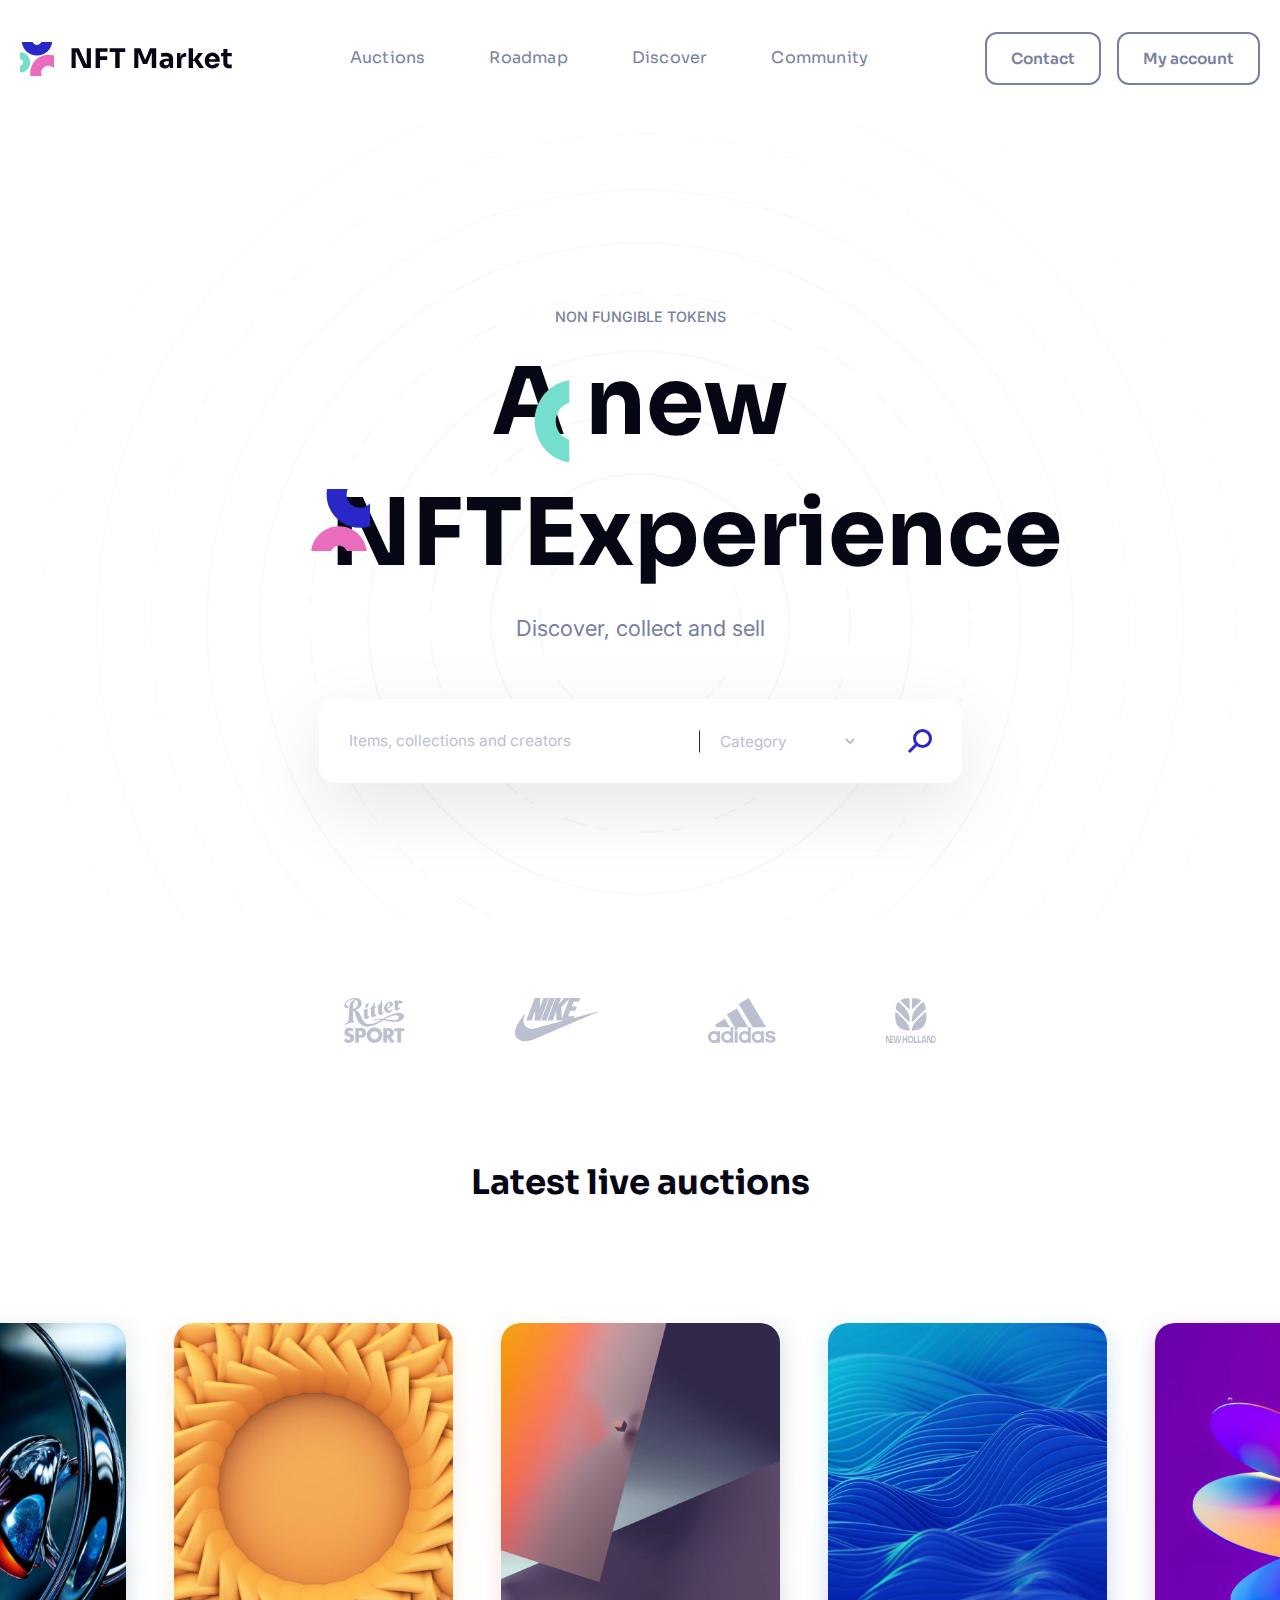
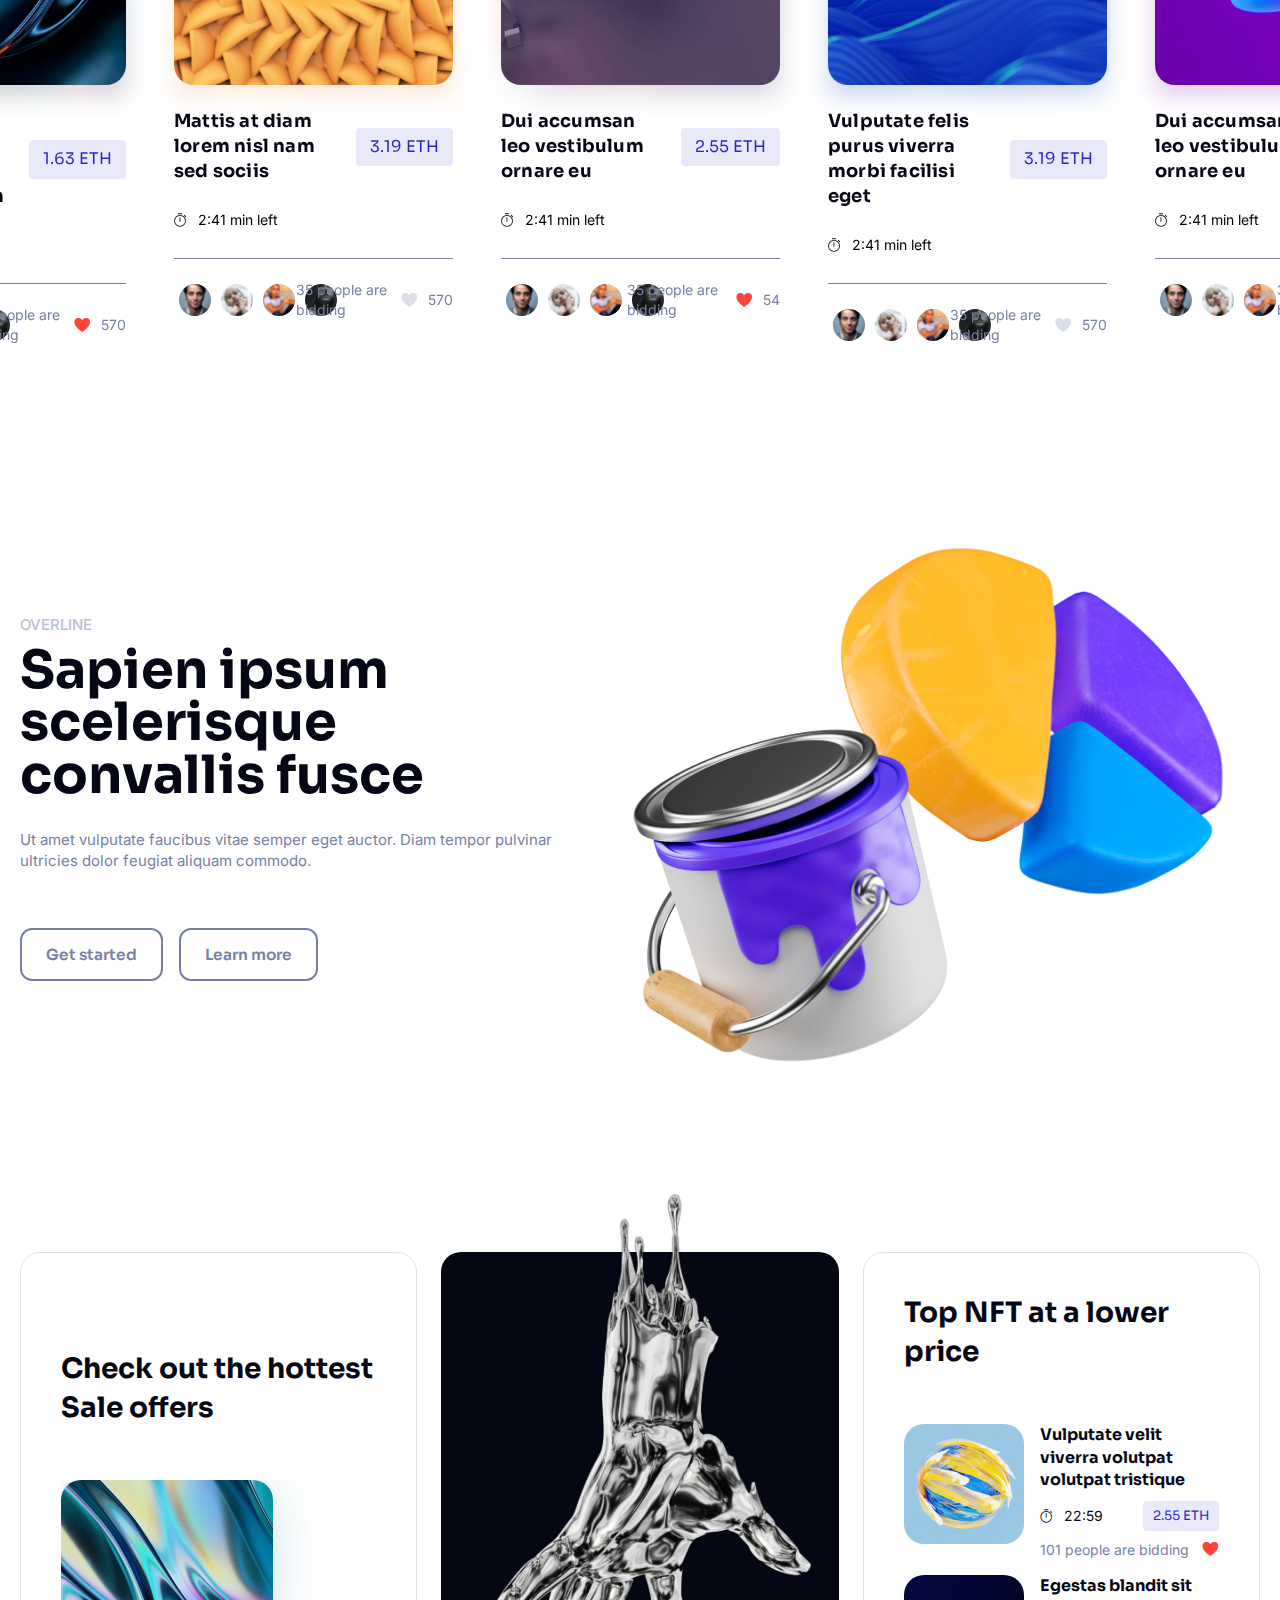
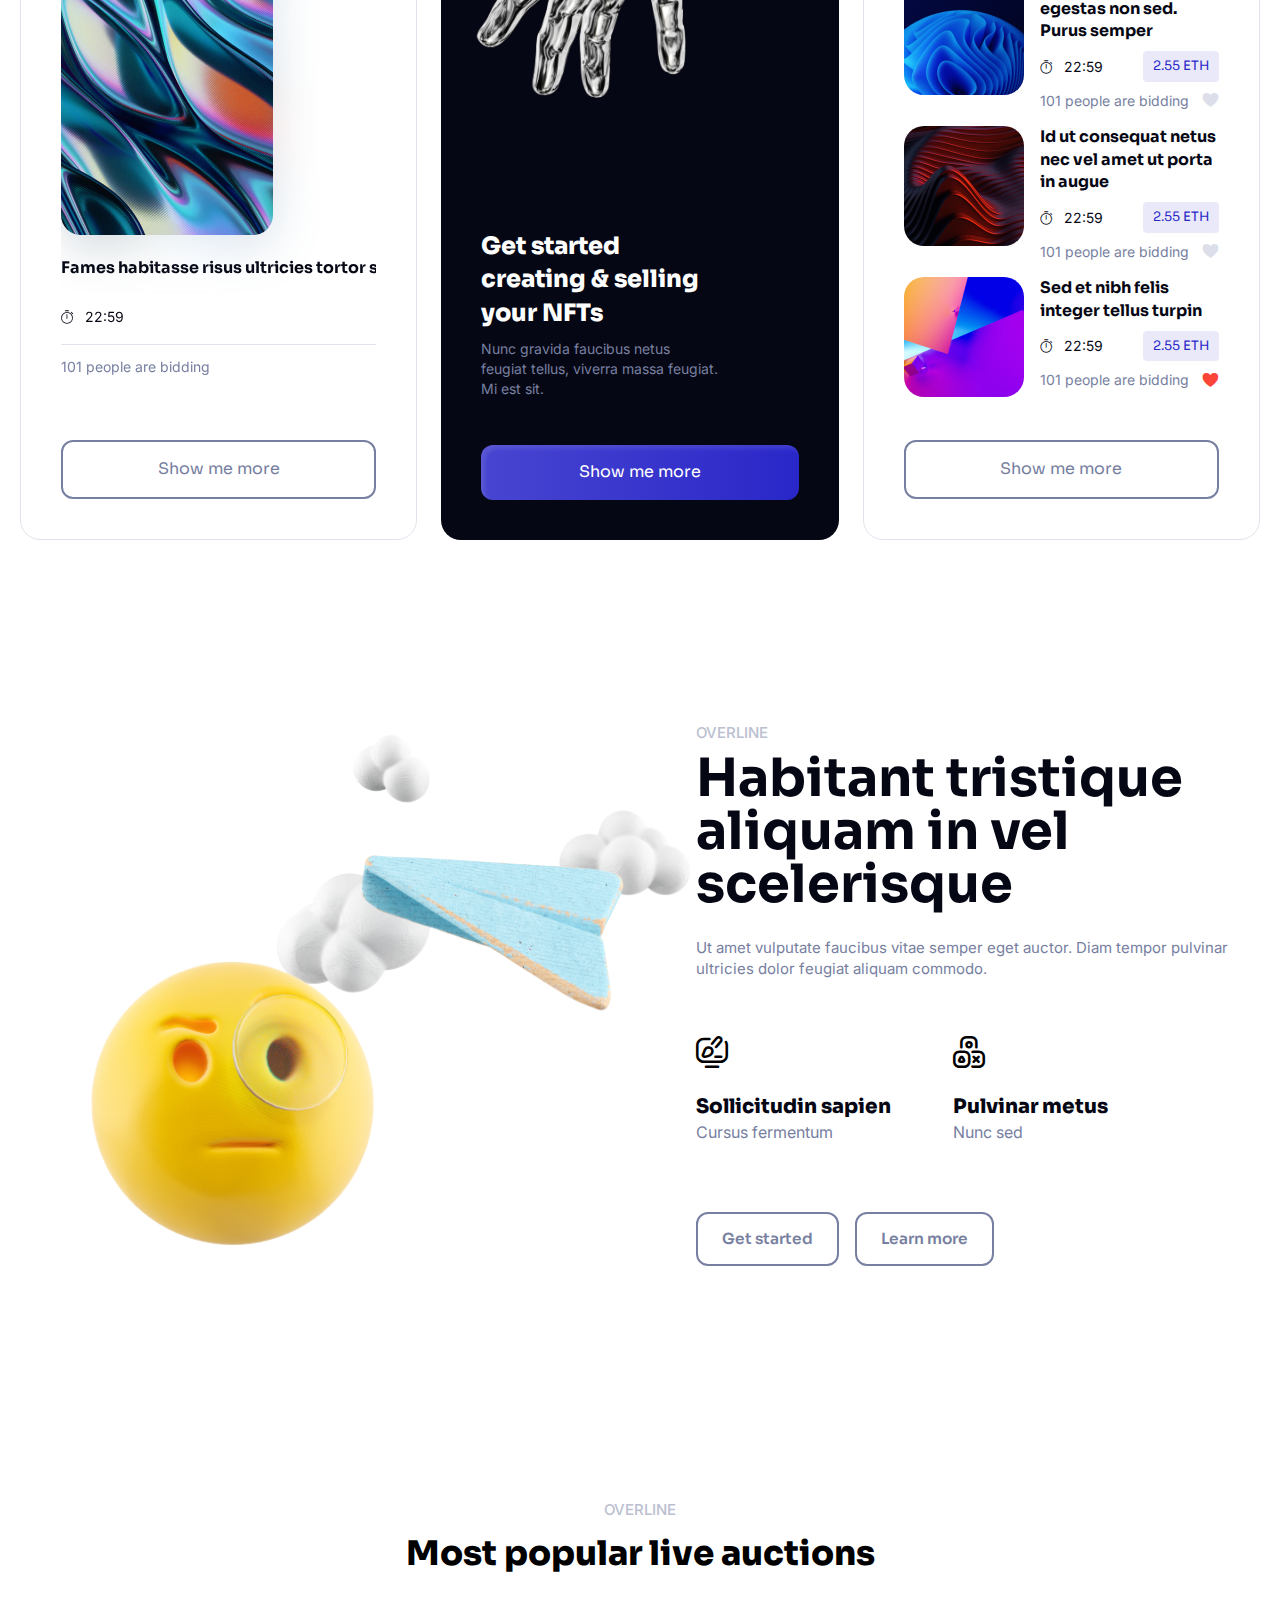
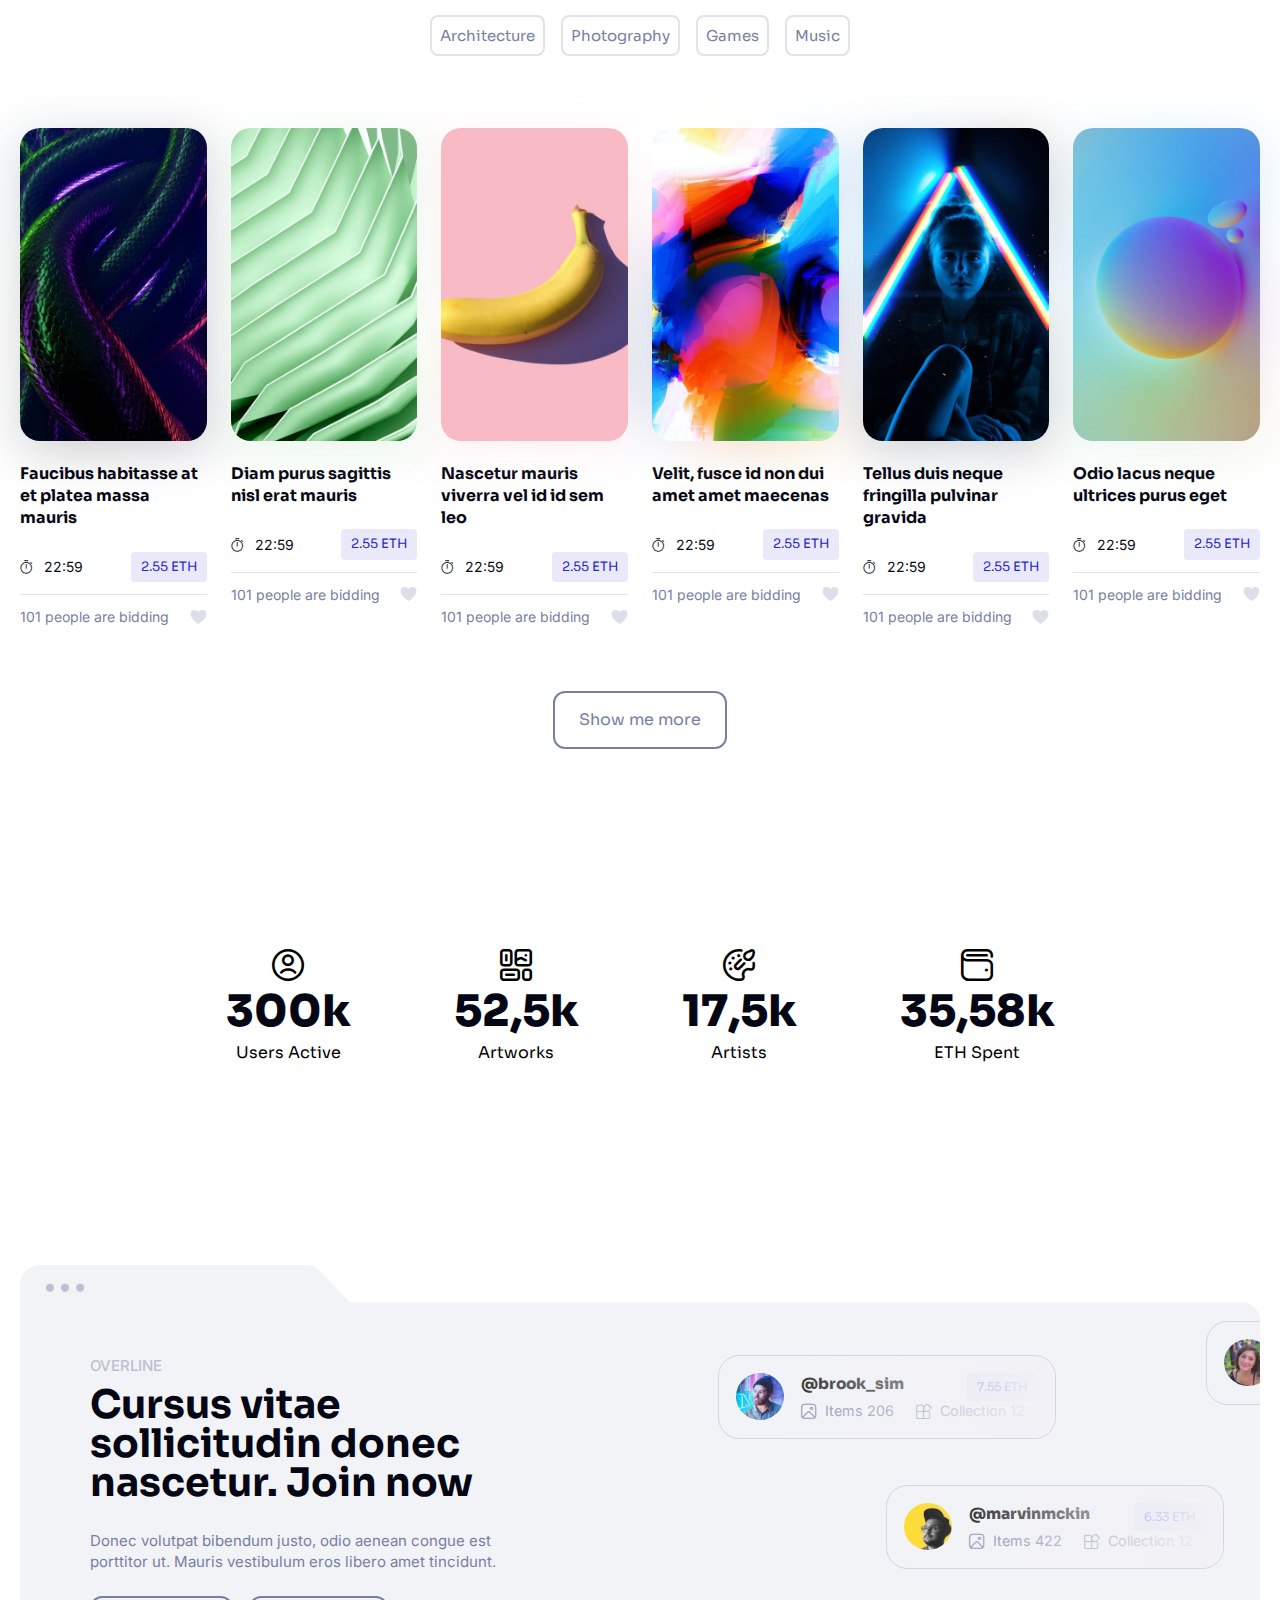
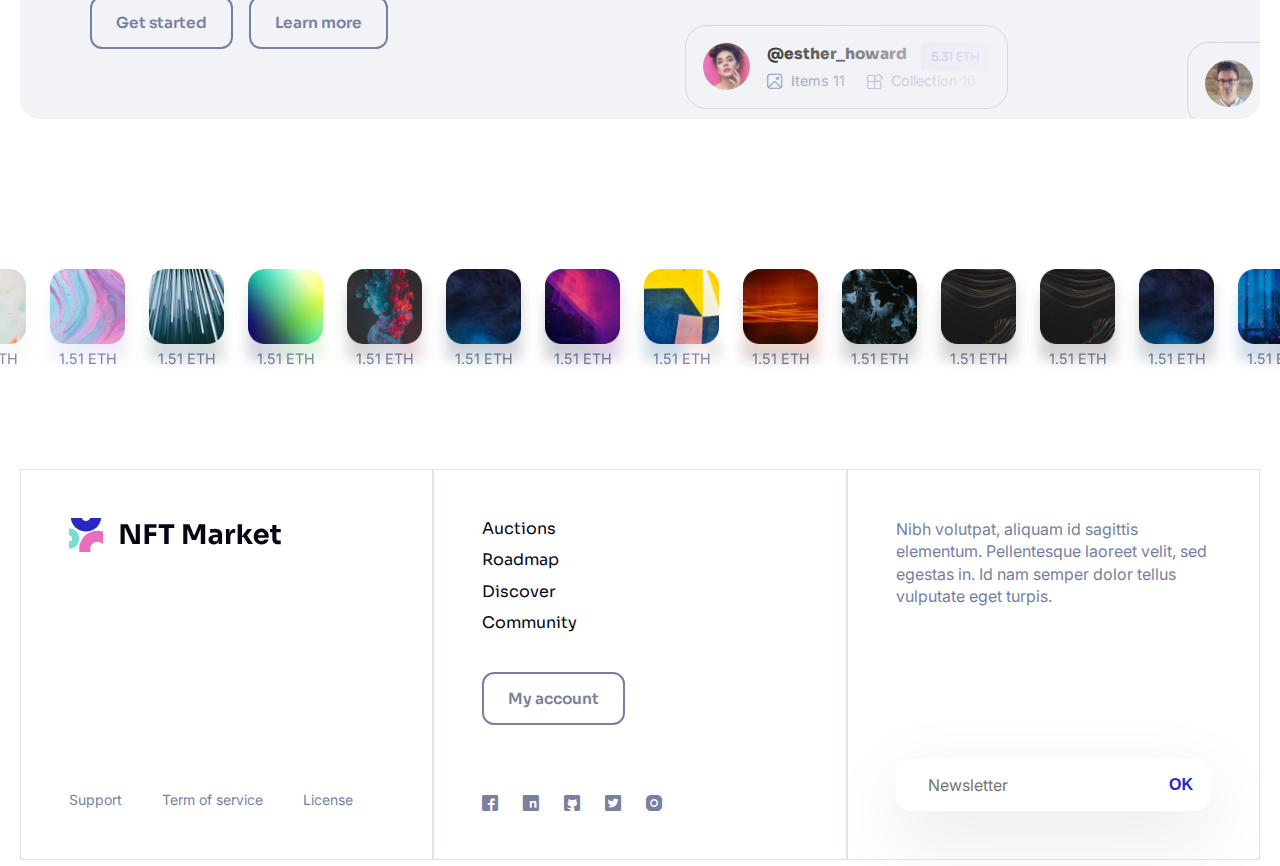
==== index.html @ 6caf364c "13 commit" ====
<!DOCTYPE html>
<html lang="en">
<head>
  <meta charset="UTF-8">
  <meta http-equiv="X-UA-Compatible" content="IE=edge">
  <meta name="viewport" content="width=device-width, initial-scale=1.0">
  <title>NFTMarket</title>
  <link rel="stylesheet" href="css/slick.css">
  <link rel="stylesheet" href="css/slick-theme.css">
  <link rel="stylesheet" href="css/style.min.css">
  <link rel="icon" href="img/header/favicon.ico">
  <link rel="preconnect" href="https://fonts.googleapis.com">
  <link rel="preconnect" href="https://fonts.gstatic.com" crossorigin>
  <link href="https://fonts.googleapis.com/css2?family=Inter:wght@400;500&family=Sora:wght@600&display=swap" rel="stylesheet">
</head>
<body>
  <div class="wrapper">
    <header class="header">
      <!-- <div class="square-pos">
        <div class="square-pos__item square-pos__item_pos-1">
          <div class="square-pos__picture square-pos__picture_blur-1">
            <img src="./img/header/image-1.svg" alt="picture">
          </div>
          <span class="square-pos__price">2.55 ETH</span>
        </div>
        <div class="square-pos__item square-pos__item_pos-2">
          <div class="square-pos__picture square-pos__picture_blur-2">
            <img src="./img/header/img-2.svg" alt="picture">
          </div>
          <span class="square-pos__price">2.55 ETH</span>
        </div>
        <div class="square-pos__item square-pos__item_pos-3">
          <div class="square-pos__picture square-pos__picture_blur-3">
            <img src="./img/header/img-3.svg" alt="picture">
          </div>
          <span class="square-pos__price">2.55 ETH</span>
        </div>
        <div class="square-pos__item square-pos__item_pos-4">
          <div class="square-pos__picture square-pos__picture_blur-4">
            <img src="./img/header/img-4.svg" alt="picture">
          </div>
          <span class="square-pos__price">2.55 ETH</span>
        </div>
        <div class="square-pos__item square-pos__item_pos-5">
          <div class="square-pos__picture square-pos__picture_blur-5">
            <img src="./img/header/img-5.svg" alt="picture">
          </div>
          <span class="square-pos__price">2.55 ETH</span>
        </div>
        <div class="square-pos__item square-pos__item_pos-6">
          <div class="square-pos__picture square-pos__picture_blur-6">
            <img src="./img/header/img-6.svg" alt="picture">
          </div>
          <span class="square-pos__price">2.55 ETH</span>
        </div>
      </div> -->
      <div class="container container-fluid">
        <div class="top-bar">
          <a href="#" class="logo">
            <img src="./img/header/logo.svg" alt="NFT Market">
          </a>
          <nav class="menu-nav">
            <ul class="menu">
              <li class="menu__item">
                <a href="#" class="menu__link">Auctions</a>
              </li>
              <li class="menu__item">
                <a href="#" class="menu__link">Roadmap</a>
              </li>
              <li class="menu__item">
                <a href="#" class="menu__link">Discover</a>
              </li>
              <li class="menu__item">
                <a href="#" class="menu__link">Community</a>
              </li>
            </ul>
          </nav>
          <div class="common-btn common-btn_hide">
            <div class="common-btn__item">
              <a href="#" class="common-btn__link common-btn__link_bd">Contact</a>
            </div>
            <div class="common-btn__item">
              <a href="#" class="common-btn__link common-btn__link_liner">My account</a>
            </div>
          </div>
          <button type="button" class="icon-menu"><span></span></button>
        </div>
        <div class="intro">
          <h4 class="intro__text">Non Fungible Tokens</h4>
          <h1 class="intro__title"><span class="intro__new">A new NFT</span><span class="intro__exp">Experience</span></h1>
          <h4 class="intro__subtitle">Discover, collect and sell</h4>
        </div>
        <form action="" class="search" type="GET">
          <div class="search__gruop">
            <label for="">
              <input type="text" class="search__input" placeholder="Items, collections and creators">
            </label>
            <select name="select" class="search__select">
              <option value="none">Category</option>
              <option value="Category1">Category1</option>
              <option value="Category2">Category2</option>
              <option value="Category3">Category3</option>
            </select>
            <button class="search__btn" type="submit">
              <img src="./img/header/search-icon.svg" alt="Search icon">
            </button>
          </div>
        </form>
        
        <div class="brands">
          <div class="brands__item">
            <img src="./img/header/ritter-sport.svg" alt="Ritter sport">
          </div>
          <div class="brands__item">
            <img src="./img/header/nike.svg" alt="Nike">
          </div>
          <div class="brands__item">
            <img src="./img/header/addidas.svg" alt="Addidas">
          </div>
          <div class="brands__item">
            <img src="./img/header/new-nolland.svg" alt="New nolland">
          </div>
        </div>
      </div>
    </header><!--/.header -->

    <section class="auctions">
      <h2 class="auctions__title">Latest live auctions</h2>
      <div class="auctions-carousel">
        <div class="auctions-carousel__item">
          <div class="auctions-carousel__picture auctions-carousel__picture_blur-1">
            <img class="auctions-carousel__img" src="./img/auctions/tristique-diam.jpg" alt="Tristique diam a, enim, eros tellus. Viverra etiam">
          </div>
          <div class="auctions-carousel__title-price">
            <h3 class="auctions-carousel__title">Dui accumsan leo vestibulum ornare eu</h3>
            <span class="auctions-carousel__price">2.55 ETH</span>
          </div>
          <span class="auctions-carousel__time _icon-time">2:41 min left</span>
          <div class="bidding-people">
            <div class="bidding-people__avatars">
              <img src="./img/auctions/01.svg" alt="">
              <img src="./img/auctions/02.svg" alt="">
              <img src="./img/auctions/03.svg" alt="">
              <img src="./img/auctions/04.svg" alt="">
            </div>
            <p class="bidding-people__text">35 people are bidding</p>
            <span class="bidding-people__counter _icon-heart _icon-heart_active">54</span>
          </div>
        </div>
        <div class="auctions-carousel__item">
          <div class="auctions-carousel__picture auctions-carousel__picture_blur-2">
            <img class="auctions-carousel__img" src="./img/auctions/vulputate.jpg" alt="Dui accumsan leo vestibulum ornare eu">
          </div>
          <div class="auctions-carousel__title-price">
            <h3 class="auctions-carousel__title">Vulputate felis purus viverra morbi facilisi eget</h3>
            <span class="auctions-carousel__price">3.19 ETH</span>
          </div>
          <span class="auctions-carousel__time _icon-time">2:41 min left</span>
          <div class="bidding-people">
            <div class="bidding-people__avatars">
              <img src="./img/auctions/01.svg" alt="">
              <img src="./img/auctions/02.svg" alt="">
              <img src="./img/auctions/03.svg" alt="">
              <img src="./img/auctions/04.svg" alt="">
            </div>
            <p class="bidding-people__text">35 people are bidding</p>
            <span class="bidding-people__counter _icon-heart">570</span>
          </div>
        </div>
        <div class="auctions-carousel__item">
          <div class="auctions-carousel__picture auctions-carousel__picture_blur-3">
            <img class="auctions-carousel__img" src="./img/auctions/dui-accumsan.jpg" alt="Dui accumsan leo vestibulum ornare eu">
          </div>
          <div class="auctions-carousel__title-price">
            <h3 class="auctions-carousel__title">Dui accumsan leo vestibulum ornare eu</h3>
            <span class="auctions-carousel__price">1.11 ETH</span>
          </div>
          <span class="auctions-carousel__time _icon-time">2:41 min left</span>
          <div class="bidding-people">
            <div class="bidding-people__avatars">
              <img src="./img/auctions/01.svg" alt="">
              <img src="./img/auctions/02.svg" alt="">
              <img src="./img/auctions/03.svg" alt="">
              <img src="./img/auctions/04.svg" alt="">
            </div>
            <p class="bidding-people__text">35 people are bidding</p>
            <span class="bidding-people__counter _icon-heart _icon-heart_active">570</span>
          </div>
        </div>
        <div class="auctions-carousel__item">
          <div class="auctions-carousel__picture auctions-carousel__picture_blur-4">
            <img class="auctions-carousel__img" src="./img/auctions/senectus-adipiscing.jpg" alt="Dui accumsan leo vestibulum ornare eu">
          </div>
          <div class="auctions-carousel__title-price">
            <h3 class="auctions-carousel__title">Senectus adipiscing nascetur accumsan etiam</h3>
            <span class="auctions-carousel__price">1.63 ETH</span>
          </div>
          <span class="auctions-carousel__time _icon-time">2:41 min left</span>
          <div class="bidding-people">
            <div class="bidding-people__avatars">
              <img src="./img/auctions/01.svg" alt="">
              <img src="./img/auctions/02.svg" alt="">
              <img src="./img/auctions/03.svg" alt="">
              <img src="./img/auctions/04.svg" alt="">
            </div>
            <p class="bidding-people__text">35 people are bidding</p>
            <span class="bidding-people__counter _icon-heart _icon-heart_active">570</span>
          </div>
        </div>
        <div class="auctions-carousel__item">
          <div class="auctions-carousel__picture auctions-carousel__picture_blur-5">
            <img class="auctions-carousel__img" src="./img/auctions/mattis-diam.jpg" alt="Dui accumsan leo vestibulum ornare eu">
          </div>
          <div class="auctions-carousel__title-price">
            <h3 class="auctions-carousel__title">Mattis at diam lorem nisl nam sed sociis</h3>
            <span class="auctions-carousel__price">3.19 ETH</span>
          </div>
          <span class="auctions-carousel__time _icon-time">2:41 min left</span>
          <div class="bidding-people">
            <div class="bidding-people__avatars">
              <img src="./img/auctions/01.svg" alt="">
              <img src="./img/auctions/02.svg" alt="">
              <img src="./img/auctions/03.svg" alt="">
              <img src="./img/auctions/04.svg" alt="">
            </div>
            <p class="bidding-people__text">35 people are bidding</p>
            <span class="bidding-people__counter _icon-heart">570</span>
          </div>
        </div>
      </div>
    </section>
    
    <section class="sapien">
      <div class="container">
        <div class="sapien__inner">
          <div class="total-block__content total-block__content_width">
            <h4 class="total-block__over">Overline</h4>
            <h2 class="total-block__title">Sapien ipsum scelerisque convallis fusce</h2>
            <p class="total-block__text">Ut amet vulputate faucibus vitae semper eget auctor. Diam tempor pulvinar ultricies dolor feugiat aliquam commodo.</p>
            <div class="common-btn">
              <div class="common-btn__item">
                <a href="#" class="common-btn__link common-btn__link_liner">Get started</a>
              </div>
              <div class="common-btn__item">
                <a href="#" class="common-btn__link common-btn__link_bd">Learn more</a>
              </div>               
            </div>
          </div>
          <div class="sapien__picture">
            <img src="./img/sapien/sapien.png" alt="sapien">
          </div>
        </div>
      </div>
    </section>
    
    <section class="hottest-offers-nft">
      <div class="container">
        <div class="hottest-offers">
          <div class="hottest-offers__col">
            <div class="hottest-sale-offers">
              <h3 class="hottest-sale-offers__title">Check out the hottest Sale offers</h3>
              <div class="hottest-sale-offers-carous hottest-sale-offers-carous-min">
                <div class="hottest-sale-offers-carous__item">
                  <div class="hottest-sale-offers-carous__picture hottest-sale-offers-carous__picture_blur-min-1">
                    <img src="./img/hottest-offers/hottest-sale-offers.jpg" alt="Hottest sale offers">
                  </div>
                  <div class="hottest-sale-offers-carous__content">
                    <h4 class="hottest-sale-offers-carous__title">Fames habitasse risus ultricies tortor sit</h4>
                    <div class="total-time-price total-time-price_divider">
                      <div class="total-time-price__time _icon-time">22:59</div>
                      <span class="total-time-price__price">2.55 ETH</span>
                    </div>
                    <div class="total-bidding-heart">
                      <div class="total-bidding-heart__text">101 people are bidding</div>
                      <i class="_icon-heart"></i>
                    </div>
                  </div>
                </div>
                <div class="hottest-sale-offers-carous__item hottest-sale-offers-carous__item_opacity">
                  <div class="hottest-sale-offers-carous__picture hottest-sale-offers-carous__picture_blur-min-2">
                    <img src="./img/hottest-offers/fames-habitasesse.jpg" alt="Fames habitasesse">
                  </div>
                  <div class="hottest-sale-offers-carous__content">
                    <h4 class="hottest-sale-offers-carous__title">Fames habitasse risus ultricies tortor sit</h4>
                    <div class="total-time-price total-time-price_divider">
                      <div class="total-time-price__time _icon-time">22:59</div>
                      <span class="total-time-price__price">2.55 ETH</span>
                    </div>
                    <div class="total-bidding-heart">
                      <div class="total-bidding-heart__text">101 people are bidding</div>
                      <i class="_icon-heart"></i>
                    </div>
                  </div>                 
                </div>
                <!-- <div class="hottest-sale-offers-carous__item">
                  <div class="hottest-sale-offers-carous__picture hottest-sale-offers-carous__picture_blur-min-1">
                    <img src="./img/hottest-offers/hottest-sale-offers.jpg" alt="Hottest sale offers">
                  </div>
                  <h4 class="hottest-sale-offers-carous__title">Fames habitasse risus ultricies tortor sit</h4>
                  <div class="total-time-price total-time-price_divider">
                    <div class="total-time-price__time _icon-time">22:59</div>
                    <span class="total-time-price__price">2.55 ETH</span>
                  </div>
                  <div class="total-bidding-heart">
                    <div class="total-bidding-heart__text">101 people are bidding</div>
                    <i class="_icon-heart"></i>
                  </div>
                </div> -->
              </div>
              <div class="hottest-offers-btn">
                <a href="#" class="hottest-offers-btn__link">Show me more</a>
              </div>
            </div>
          </div>
          <div class="hottest-offers__col hottest-offers__col_show">
            <div class="get-started-creating">
              <div class="get-started-creating__content">
                <h4 class="get-started-creating__title">Get started creating & selling your NFTs</h4>
                <p class="get-started-creating__text">
                  Nunc gravida faucibus netus feugiat tellus, viverra massa   feugiat. Mi est sit.
                </p>
                <div class="hottest-offers-btn hottest-offers-btn_bg">
                  <a href="#" class="hottest-offers-btn__link">Show me more</a>
                </div>
              </div>
            </div>
          </div>
          <div class="hottest-offers__col">
            <div class="hottest-sale-offers">
              <h3 class="hottest-sale-offers__title">Top NFT at a lower price</h3>
              <!-- <div class="hottest-sale-offers-carous"> -->
                <div class="top-nft">
                <div class="top-nft__item">
                  <div class="top-nft__picture">
                    <img src="./img/hottest-offers/vulputate-velit-viverra.jpg" alt="Vulputate velit viverra volutpat volutpat tristique">
                  </div>
                  <div class="top-nft__content">
                    <h4 class="top-nft__title">Vulputate velit viverra volutpat volutpat tristique</h4>
                    <div class="total-time-price total-time-price_mb">
                      <div class="total-time-price__time _icon-time">22:59</div>
                      <span class="total-time-price__price">2.55 ETH</span>
                    </div>
                    <div class="total-bidding-heart">
                      <div class="total-bidding-heart__text">101 people are bidding</div>
                      <i class="_icon-heart _icon-heart_active"></i>
                    </div>
                  </div>
                </div>
                <div class="top-nft__item">
                  <div class="top-nft__picture">
                    <img src="./img/hottest-offers/egestas-blandit.jpg" alt="Egestas blandit sit egestas non sed. Purus semper">
                  </div>
                  <div class="top-nft__content">
                    <h4 class="top-nft__title">Egestas blandit sit egestas non sed. Purus semper</h4>
                    <div class="total-time-price total-time-price_mb">
                      <div class="total-time-price__time _icon-time">22:59</div>
                      <span class="total-time-price__price">2.55 ETH</span>
                    </div>
                    <div class="total-bidding-heart">
                      <div class="total-bidding-heart__text">101 people are bidding</div>
                      <i class="_icon-heart"></i>
                    </div>
                  </div>
                </div>
                <div class="top-nft__item">
                  <div class="top-nft__picture">
                    <img src="./img/hottest-offers/porta-augue.jpg" alt="Id ut consequat netus nec vel amet ut porta in augue">
                  </div>
                  <div class="top-nft__content">
                    <h4 class="top-nft__title">Id ut consequat netus nec vel amet ut porta in augue</h4>
                    <div class="total-time-price total-time-price_mb">
                      <div class="total-time-price__time _icon-time">22:59</div>
                      <span class="total-time-price__price">2.55 ETH</span>
                    </div>
                    <div class="total-bidding-heart">
                      <div class="total-bidding-heart__text">101 people are bidding</div>
                      <i class="_icon-heart"></i>
                    </div>
                  </div>
                </div>
                <div class="top-nft__item">
                  <div class="top-nft__picture">
                    <img src="./img/hottest-offers/nibh-felis.jpg" alt="Sed et nibh felis integer tellus turpin">
                  </div>
                  <div class="top-nft__content">
                    <h4 class="top-nft__title">Sed et nibh felis integer tellus turpin</h4>
                    <div class="total-time-price total-time-price_mb">
                      <div class="total-time-price__time _icon-time">22:59</div>
                      <span class="total-time-price__price">2.55 ETH</span>
                    </div>
                    <div class="total-bidding-heart">
                      <div class="total-bidding-heart__text">101 people are bidding</div>
                      <i class="_icon-heart _icon-heart_active"></i>
                    </div>
                  </div>
                </div>
                </div>
              <!-- </div> -->
              <div class="hottest-offers-btn hottest-offers-btn_mt">
                <a href="#" class="hottest-offers-btn__link">Show me more</a>
              </div>
            </div>
          </div>
        </div>
      </div>
    </section>

    <section class="habitant-tristique-scelerisque">
      <div class="container">
        <div class="tristique-scelerisque">
          <div class="tristique-scelerisque__picture">
            <img src="./img/tristique-scelerisque/tristique-scelerisque.png" alt="Habitant tristique aliquam in vel scelerisque">
          </div>
          <div class="total-block__content total-block__content_width">
            <h4 class="total-block__over">Overline</h4>
            <h2 class="total-block__title">Habitant tristique aliquam in vel scelerisque</h2>
            <p class="total-block__text">
              Ut amet vulputate faucibus vitae semper eget auctor. Diam tempor pulvinar ultricies dolor feugiat aliquam commodo.
            </p>
            <div class="common-icon-text">
              <div class="common-icon-text__item">
                <i class="common-icon-text__icon _icon-write"></i>
                <h4 class="common-icon-text__title">Sollicitudin sapien</h4>
                <p class="common-icon-text__text">Cursus fermentum</p>
              </div>
              <div class="common-icon-text__item">
                <i class="common-icon-text__icon _icon-figures"></i>
                <h4 class="common-icon-text__title">Pulvinar metus</h4>
                <p class="common-icon-text__text">Nunc sed</p>
              </div>
            </div>
            <div class="common-btn">
              <div class="common-btn__item">
                <a href="#" class="common-btn__link common-btn__link_liner">Get started</a>
              </div>
              <div class="common-btn__item">
                <a href="#" class="common-btn__link common-btn__link_bd">Learn more</a>
              </div>               
            </div>
          </div>
        </div>
      </div>
    </section> 

    <section class="popular-auctions">
      <div class="container">
        <div class="popular-auctions__inner">
          <h4 class="popular-auctions__over">Overline</h4>
        <div class="popular-auctions__title">Most popular live auctions</div>
        <ul class="popular-auctions-menu">
          <li class="popular-auctions-menu__item">Architecture</li>
          <li class="popular-auctions-menu__item">Photography</li>
          <li class="popular-auctions-menu__item">Games</li>
          <li class="popular-auctions-menu__item">Music</li>
        </ul>
        <div class="hottest-sale-offers-carous">
          <div class="hottest-sale-offers-carous__item">
            <div class="hottest-sale-offers-carous__picture hottest-sale-offers-carous__picture_blur-pop-1">
              <img src="./img/popular-auctions/faucibus-habitasse.jpg" alt="Faucibus habitasse at et platea massa mauris">
            </div>
            <h4 class="hottest-sale-offers-carous__title">Faucibus habitasse at et platea massa mauris</h4>
            <div class="total-time-price total-time-price_divider">
              <div class="total-time-price__time _icon-time">22:59</div>
              <span class="total-time-price__price">2.55 ETH</span>
            </div>
            <div class="total-bidding-heart">
              <div class="total-bidding-heart__text">101 people are bidding</div>
              <i class="_icon-heart"></i>
            </div>
          </div>
          <div class="hottest-sale-offers-carous__item">
            <div class="hottest-sale-offers-carous__picture hottest-sale-offers-carous__picture_blur-pop-2">
              <img src="./img/popular-auctions/diam-purus-sagittis.jpg" alt="Diam purus sagittis nisl erat mauris">
            </div>
            <h4 class="hottest-sale-offers-carous__title">Diam purus sagittis nisl erat mauris</h4>
            <div class="total-time-price total-time-price_divider">
              <div class="total-time-price__time _icon-time">22:59</div>
              <span class="total-time-price__price">2.55 ETH</span>
            </div>
            <div class="total-bidding-heart">
              <div class="total-bidding-heart__text">101 people are bidding</div>
              <i class="_icon-heart"></i>
            </div>
          </div>
          <div class="hottest-sale-offers-carous__item">
            <div class="hottest-sale-offers-carous__picture hottest-sale-offers-carous__picture_blur-pop-3">
              <img src="./img/popular-auctions/nascetur-mauris-viverra.jpg" alt="Nascetur mauris viverra vel id id sem leo">
            </div>
            <h4 class="hottest-sale-offers-carous__title">Nascetur mauris viverra vel id id sem leo</h4>
            <div class="total-time-price total-time-price_divider">
              <div class="total-time-price__time _icon-time">22:59</div>
              <span class="total-time-price__price">2.55 ETH</span>
            </div>
            <div class="total-bidding-heart">
              <div class="total-bidding-heart__text">101 people are bidding</div>
              <i class="_icon-heart"></i>
            </div>
          </div>
          <div class="hottest-sale-offers-carous__item">
            <div class="hottest-sale-offers-carous__picture hottest-sale-offers-carous__picture_blur-pop-4">
              <img src="./img/popular-auctions/amet-maecenas.jpg" alt="Velit, fusce id non dui amet amet maecenas">
            </div>
            <h4 class="hottest-sale-offers-carous__title">Velit, fusce id non dui amet amet maecenas</h4>
            <div class="total-time-price total-time-price_divider">
              <div class="total-time-price__time _icon-time">22:59</div>
              <span class="total-time-price__price">2.55 ETH</span>
            </div>
            <div class="total-bidding-heart">
              <div class="total-bidding-heart__text">101 people are bidding</div>
              <i class="_icon-heart"></i>
            </div>
          </div>
          <div class="hottest-sale-offers-carous__item">
            <div class="hottest-sale-offers-carous__picture hottest-sale-offers-carous__picture_blur-pop-5">
              <img src="./img//popular-auctions/tellus-duis-neque.jpg" alt="Tellus duis neque fringilla pulvinar gravida">
            </div>
            <h4 class="hottest-sale-offers-carous__title">Tellus duis neque fringilla pulvinar gravida</h4>
            <div class="total-time-price total-time-price_divider">
              <div class="total-time-price__time _icon-time">22:59</div>
              <span class="total-time-price__price">2.55 ETH</span>
            </div>
            <div class="total-bidding-heart">
              <div class="total-bidding-heart__text">101 people are bidding</div>
              <i class="_icon-heart"></i>
            </div>
          </div>
          <div class="hottest-sale-offers-carous__item">
            <div class="hottest-sale-offers-carous__picture hottest-sale-offers-carous__picture_blur-pop-6">
              <img src="./img/popular-auctions/odio-lacus-neque.jpg" alt="Odio lacus neque ultrices purus eget">
            </div>
            <h4 class="hottest-sale-offers-carous__title">Odio lacus neque ultrices purus eget</h4>
            <div class="total-time-price total-time-price_divider">
              <div class="total-time-price__time _icon-time">22:59</div>
              <span class="total-time-price__price">2.55 ETH</span>
            </div>
            <div class="total-bidding-heart">
              <div class="total-bidding-heart__text">101 people are bidding</div>
              <i class="_icon-heart"></i>
            </div>
          </div>
        </div>
        <div class="hottest-offers-btn">
          <a href="#" class="hottest-offers-btn__link hottest-offers-btn__link_pad">Show me more</a>
        </div>
        </div>
      </div>
    </section>

    <section class="detail-count">
      <div class="container">
        <div class="detail-numb">
          <div class="detail-numb__item">
            <i class="detail-numb__icon _icon-user"></i>
            <span data-digits-counter class="detail-numb__numb">300k</span>
            <p class="detail-numb__text">Users Active</p>
          </div>
          <div class="detail-numb__item">
            <i class="detail-numb__icon _icon-artworks"></i>
            <span data-digits-counter class="detail-numb__numb">52,5k</span>
            <p class="detail-numb__text">Artworks</p>
          </div>
          <div class="detail-numb__item">
            <i class="detail-numb__icon _icon-artists"></i>
            <span data-digits-counter class="detail-numb__numb">17,5k</span>
            <p class="detail-numb__text">Artists</p>
          </div>
          <div class="detail-numb__item">
            <i class="detail-numb__icon _icon-eth-spent"></i>
            <span data-digits-counter class="detail-numb__numb">35,58k</span>
            <p class="detail-numb__text">ETH Spent</p>
          </div>
        </div>
      </div>
    </section>

    <section class="join-now">
      <div class="container">
        <div class="join-now-col">
          <div class="join-now-col__item">
            <div class="total-block__content total-block__content_width-jn">
              <h4 class="total-block__over">Overline</h4>
              <h2 class="total-block__title total-block__title_fz">Cursus vitae sollicitudin donec nascetur. Join now</h2>
              <p class="total-block__text total-block__text_jn">
                Donec volutpat bibendum justo, odio aenean congue est porttitor ut. Mauris vestibulum eros libero amet tincidunt.
              </p>
              <div class="common-btn">
                <div class="common-btn__item">
                  <a href="#" class="common-btn__link common-btn__link_liner">Get started</a>
                </div>
                <div class="common-btn__item">
                  <a href="#" class="common-btn__link common-btn__link_bd">Learn more</a>
                </div>               
              </div>
            </div>
          </div>
          <div class="join-now-col__item">
            <div class="users">
              <div class="user user_pos-1">
                <div class="user__avatar">
                  <img src="./img/join-now/jonh-smit.svg" alt="Jonh Smit">
                </div>
                <div class="user__content">
                  <div class="user__title-price">
                    <h5 class="user__title">@brook_sim</h5>
                    <span class="user__price">7.55 ETH</span>
                  </div>
                  <div class="user__items-conect">
                    <div class="user__item">
                      <i class="user__icon _icon-picture"></i>
                      <span class="user__text">Items 206</span>
                    </div>
                    <div class="user__item">
                      <i class="user__icon _icon-collection"></i>
                      <span class="user__text">Collection 12</span>
                    </div>
                  </div>
                </div>               
              </div>
              <div class="user user_pos-2">
                <div class="user__avatar">
                  <img src="./img/join-now/liza.svg" alt="Jonh Smit">
                </div>
                <div class="user__content">
                  <div class="user__title-price">
                    <h5 class="user__title">@brook_sim</h5>
                    <span class="user__price">3.90 ETH</span>
                  </div>
                  <div class="user__items-conect">
                    <div class="user__item">
                      <i class="user__icon _icon-picture"></i>
                      <span class="user__text">Items 222</span>
                    </div>
                    <div class="user__item">
                      <i class="user__icon _icon-collection"></i>
                      <span class="user__text">Collection 12</span>
                    </div>
                  </div>
                </div>               
              </div>
              <div class="user user_pos-3">
                <div class="user__avatar">
                  <img src="./img/join-now/jeck.svg" alt="Jeck">
                </div>
                <div class="user__content">
                  <div class="user__title-price">
                    <h5 class="user__title">@marvinmckin</h5>
                    <span class="user__price">6.33 ETH</span>
                  </div>
                  <div class="user__items-conect">
                    <div class="user__item">
                      <i class="user__icon _icon-picture"></i>
                      <span class="user__text">Items 422</span>
                    </div>
                    <div class="user__item">
                      <i class="user__icon _icon-collection"></i>
                      <span class="user__text">Collection 12</span>
                    </div>
                  </div>
                </div>               
              </div>
              <div class="user user_pos-4">
                <div class="user__avatar">
                  <img src="./img/join-now/elena.svg" alt="Elena">
                </div>
                <div class="user__content">
                  <div class="user__title-price">
                    <h5 class="user__title">@esther_howard</h5>
                    <span class="user__price">5.31 ETH</span>
                  </div>
                  <div class="user__items-conect">
                    <div class="user__item">
                      <i class="user__icon _icon-picture"></i>
                      <span class="user__text">Items 11</span>
                    </div>
                    <div class="user__item">
                      <i class="user__icon _icon-collection"></i>
                      <span class="user__text">Collection 10</span>
                    </div>
                  </div>
                </div>               
              </div>
              <div class="user user_pos-5">
                <div class="user__avatar">
                  <img src="./img/join-now/cuper.svg" alt="Cuper">
                </div>
                <div class="user__content">
                  <div class="user__title-price">
                    <h5 class="user__title">@brook_sim</h5>
                    <span class="user__price">4.78 ETH</span>
                  </div>
                  <div class="user__items-conect">
                    <div class="user__item">
                      <i class="user__icon _icon-picture"></i>
                      <span class="user__text">Items 24</span>
                    </div>
                    <div class="user__item">
                      <i class="user__icon _icon-collection"></i>
                      <span class="user__text">Collection 10</span>
                    </div>
                  </div>
                </div>               
              </div>
            </div>
          </div>
        </div>
      </div>
    </section>

    <section class="pictur-mini">
      <div class="pictur-mini-carous">
        <div class="pictur-mini-carous__item">
          <div class="pictur-mini-carous__picture pictur-mini-carous__picture_blur-pic-0">
            <img src="./img/pictur-mini-carous/pictur-mini-0.jpg" alt="pictur mini carous">
          </div>
          <span class="pictur-mini-carous__price">1.51 ETH</span>
        </div>
        <div class="pictur-mini-carous__item">
          <div class="pictur-mini-carous__picture pictur-mini-carous__picture_blur-pic-1">
            <img src="./img/pictur-mini-carous/pictur-mini-1.jpg" alt="pictur mini carous">
          </div>
          <span class="pictur-mini-carous__price">1.51 ETH</span>
        </div>
        <div class="pictur-mini-carous__item">
          <div class="pictur-mini-carous__picture pictur-mini-carous__picture_blur-pic-2">
            <img src="./img/pictur-mini-carous/pictur-mini-2.jpg" alt="pictur mini carous">
          </div>
          <span class="pictur-mini-carous__price">1.51 ETH</span>
        </div>
        <div class="pictur-mini-carous__item">
          <div class="pictur-mini-carous__picture pictur-mini-carous__picture_blur-pic-3">
            <img src="./img/pictur-mini-carous/pictur-mini-3.jpg" alt="pictur mini carous">
          </div>
          <span class="pictur-mini-carous__price">1.51 ETH</span>
        </div>
        <div class="pictur-mini-carous__item">
          <div class="pictur-mini-carous__picture pictur-mini-carous__picture_blur-pic-4">
            <img src="./img/pictur-mini-carous/pictur-mini-4.jpg" alt="pictur mini carous">
          </div>
          <span class="pictur-mini-carous__price">1.51 ETH</span>
        </div>
        <div class="pictur-mini-carous__item">
          <div class="pictur-mini-carous__picture pictur-mini-carous__picture_blur-pic-5">
            <img src="./img/pictur-mini-carous/pictur-mini-5.jpg" alt="pictur mini carous">
          </div>
          <span class="pictur-mini-carous__price">1.51 ETH</span>
        </div>
        <div class="pictur-mini-carous__item">
          <div class="pictur-mini-carous__picture pictur-mini-carous__picture_blur-pic-6">
            <img src="./img/pictur-mini-carous/pictur-mini-6.jpg" alt="pictur mini carous">
          </div>
          <span class="pictur-mini-carous__price">1.51 ETH</span>
        </div>
        <div class="pictur-mini-carous__item">
          <div class="pictur-mini-carous__picture pictur-mini-carous__picture_blur-pic-7">
            <img src="./img/pictur-mini-carous/pictur-mini-7.jpg" alt="pictur mini carous">
          </div>
          <span class="pictur-mini-carous__price">1.51 ETH</span>
        </div>
        <div class="pictur-mini-carous__item">
          <div class="pictur-mini-carous__picture pictur-mini-carous__picture_blur-pic-8">
            <img src="./img/pictur-mini-carous/pictur-mini-8.jpg" alt="pictur mini carous">
          </div>
          <span class="pictur-mini-carous__price">1.51 ETH</span>
        </div>
        <div class="pictur-mini-carous__item">
          <div class="pictur-mini-carous__picture pictur-mini-carous__picture_blur-pic-9">
            <img src="./img/pictur-mini-carous/pictur-mini-9.jpg" alt="pictur mini carous">
          </div>
          <span class="pictur-mini-carous__price">1.51 ETH</span>
        </div>
        <div class="pictur-mini-carous__item">
          <div class="pictur-mini-carous__picture pictur-mini-carous__picture_blur-pic-10">
            <img src="./img/pictur-mini-carous/pictur-mini-10.jpg" alt="pictur mini carous">
          </div>
          <span class="pictur-mini-carous__price">1.51 ETH</span>
        </div>
        <div class="pictur-mini-carous__item">
          <div class="pictur-mini-carous__picture pictur-mini-carous__picture_blur-pic-11">
            <img src="./img/pictur-mini-carous/pictur-mini-11.jpg" alt="pictur mini carous">
          </div>
          <span class="pictur-mini-carous__price">1.51 ETH</span>
        </div>
        <div class="pictur-mini-carous__item">
          <div class="pictur-mini-carous__picture pictur-mini-carous__picture_blur-pic-12">
            <img src="./img/pictur-mini-carous/pictur-mini-12.jpg" alt="pictur mini carous">
          </div>
          <span class="pictur-mini-carous__price">1.51 ETH</span>
        </div>
        <div class="pictur-mini-carous__item">
          <div class="pictur-mini-carous__picture pictur-mini-carous__picture_blur-pic-13">
            <img src="./img/pictur-mini-carous/pictur-mini-13.jpg" alt="pictur mini carous">
          </div>
          <span class="pictur-mini-carous__price">1.51 ETH</span>
        </div>
        <div class="pictur-mini-carous__item">
          <div class="pictur-mini-carous__picture pictur-mini-carous__picture_blur-pic-14">
            <img src="./img/pictur-mini-carous/pictur-mini-14.jpg" alt="pictur mini carous">
          </div>
          <span class="pictur-mini-carous__price">1.51 ETH</span>
        </div>
        <div class="pictur-mini-carous__item">
          <div class="pictur-mini-carous__picture pictur-mini-carous__picture_blur-pic-15">
            <img src="./img/pictur-mini-carous/pictur-mini-15.jpg" alt="pictur mini carous">
          </div>
          <span class="pictur-mini-carous__price">1.51 ETH</span>
        </div>
        <div class="pictur-mini-carous__item">
          <div class="pictur-mini-carous__picture pictur-mini-carous__picture_blur-pic-16">
            <img src="./img/pictur-mini-carous/pictur-mini-16.jpg" alt="pictur mini carous">
          </div>
          <span class="pictur-mini-carous__price">1.51 ETH</span>
        </div>
        <div class="pictur-mini-carous__item">
          <div class="pictur-mini-carous__picture pictur-mini-carous__picture_blur-pic-17">
            <img src="./img/pictur-mini-carous/pictur-mini-17.jpg" alt="pictur mini carous">
          </div>
          <span class="pictur-mini-carous__price">1.51 ETH</span>
        </div>
        <div class="pictur-mini-carous__item">
          <div class="pictur-mini-carous__picture pictur-mini-carous__picture_blur-pic-18">
            <img src="./img/pictur-mini-carous/pictur-mini-18.jpg" alt="pictur mini carous">
          </div>
          <span class="pictur-mini-carous__price">1.51 ETH</span>
        </div>
      </div>
    </section>

    <section class="footer">
      <div class="container">
        <div class="footer-col">
          <div class="footer-col__item">
            <div class="logo">
              <img src="./img/header/logo.svg" alt="NFT Market">
            </div>
            <ul class="footer-support">
              <li class="footer-support__item">
                <a href="#" class="footer-support__link">Support</a>
              </li>
              <li class="footer-support__item">
                <a href="#" class="footer-support__link">Term of service</a>
              </li>
              <li class="footer-support__item">
                <a href="#" class="footer-support__link">License</a>
              </li>
            </ul>
          </div>
          <div class="footer-col__item">
            <ul class="footer-menu">
              <li class="footer-menu__item">
                <a href="#" class="footer-menu__link">Auctions</a>
              </li>
              <li class="footer-menu__item">
                <a href="#" class="footer-menu__link">Roadmap</a>
              </li>
              <li class="footer-menu__item">
                <a href="#" class="footer-menu__link">Discover</a>
              </li>
              <li class="footer-menu__item">
                <a href="#" class="footer-menu__link">Community</a>
              </li>
            </ul>
            <div class="common-btn__item">
              <a href="#" class="common-btn__link common-btn__link_liner">My account</a>
            </div>
            <div class="social">
              <a href="#" class="social__link">
                <i class="social__icon _icon-facebook"></i>
              </a>
              <a href="#" class="social__link">
                <i class="social__icon _icon-linkedIn"></i>
              </a>
              <a href="#" class="social__link">
                <i class="social__icon _icon-github"></i>
              </a>
              <a href="#" class="social__link">
                <i class="social__icon _icon-twitter"></i>
              </a>
              <a href="#" class="social__link">
                <i class="social__icon _icon-insagram"></i>
              </a>
            </div>
          </div>
          <div class="footer-col__item">
            <p class="footer-col__text">
              Nibh volutpat, aliquam id sagittis elementum. Pellentesque laoreet velit, sed egestas in. Id nam semper dolor tellus vulputate eget turpis. 
            </p>
            <form action="" class="footer-news">
              <input type="text" name="email" placeholder="Newsletter" class="footer-news__input">
              <button type="submit" class="footer-news__btn">OK</button>
            </form>
          </div>
        </div>
      </div>
    </section>
  </div><!--/.wrapper -->

  <script src="./js/jquery-3.6.0.min.js"></script>
  <script src="./js/slick.min.js"></script>
  <script src="./js/main-slick.js"></script>
  <script src="./js/main.js"></script>
  <script src="./js/main-counter.js"></script>
</body>
</html>
---- css/style.min.css ----
@use 'sass:math';@font-face{font-family:icons;font-display:swap;src:url(../fonts/icons.woff) format("woff");font-weight:400;font-style:normal}[class*="_icon-"]::before{font-family:"icons";font-style:normal;font-weight:normal;font-variant:normal;text-transform:none;line-height:1;-webkit-font-smoothing:antialiased;-moz-osx-font-smoothing:grayscale}[class*="_icon-"]::before{display:block}._icon-arrow:before{content:"\e900"}._icon-arrow-bottom:before{content:"\e901"}._icon-artists:before{content:"\e902"}._icon-artworks:before{content:"\e903"}._icon-collection:before{content:"\e904"}._icon-eth-spent:before{content:"\e905"}._icon-facebook:before{content:"\e906"}._icon-figures:before{content:"\e907"}._icon-github:before{content:"\e908"}._icon-heart:before{content:"\e909"}._icon-insagram:before{content:"\e90a"}._icon-linkedIn:before{content:"\e90b"}._icon-logo:before{content:"\e90c"}._icon-picture:before{content:"\e90d"}._icon-search:before{content:"\e90e"}._icon-semicircles:before{content:"\e90f"}._icon-time:before{content:"\e910"}._icon-twitter:before{content:"\e911"}._icon-two-semicircles:before{content:"\e912"}._icon-user:before{content:"\e913"}._icon-write:before{content:"\e914"}*,*::before,*::after{margin:0;padding:0;list-style:none;box-sizing:border-box;outline:none;line-height:1.4}img{max-width:100%;height:auto;display:block}a{text-decoration:none}ul,li,ol{list-style:none}body{font-size:1rem;font-family:'Sora', sans-serif}h1,h2,h3,h4{color:#060714}button{border:0;cursor:pointer}fieldset{border:0}.wrapper{min-height:100%;overflow:hidden;display:flex;flex-direction:column}@media (min-width: 768px){.container{max-width:720px}}@media (min-width: 992px){.container{max-width:960px}}@media (min-width: 1200px){.container{max-width:1140px}}@media (min-width: 1400px){.container{max-width:1320px}}.container{max-width:1452px;margin:0 auto;padding:0 20px}.container-fluid{max-width:1833px}.icon-menu{display:none}@media (max-width: 991.98px){.icon-menu{display:block;position:relative;flex:0 0 30px;height:18px;background:0;cursor:pointer;z-index:5}.icon-menu span,.icon-menu::before,.icon-menu::after{content:"";transform:all 0.3s ease 0s;left:0;position:absolute;width:100%;height:2px;background:#000}.icon-menu::before{top:0}.icon-menu::after{bottom:0}.icon-menu span{top:calc(50% - 1px)}.menu-open .icon-menu span{transform:scale(0)}.menu-open .icon-menu::before{transform:rotate(-45deg);top:calc(50% - 1px)}.menu-open .icon-menu::after{transform:rotate(45deg);bottom:calc(50% - 1px)}}.common-btn{display:flex;flex:0 0 auto}.common-btn__item{margin-right:1rem;display:flex}.common-btn__item:last-child{margin-right:0}.common-btn__link{padding:.875rem 1.5rem;border-radius:.75rem;text-decoration:none;font-weight:600;margin-right:1rem;color:#7780a1;border:2px solid #7780a1}@media (max-width: 767px){.common-btn__link{font-size:calc(14px + 3.4 * ((100vw - 320px) / 1920))}}@media (min-width: 767px){.common-btn__link{font-size:calc(14px + 2 * (100vw  / 1920))}}.common-btn__link:last-child{margin-right:0}.common-btn__link:hover{color:#fff;background:linear-gradient(90deg, #4745d0 0%, #2a27c9 100%);box-shadow:-4px -4px 4px 0px rgba(0,0,0,0.1) inset;box-shadow:4px 4px 4px 0px rgba(255,255,255,0.1) inset;border:2px solid #2a27c9}.total-time-price{display:flex;align-items:center;justify-content:space-between}.total-time-price_mb{margin:9px 0}.total-time-price_divider{padding-bottom:12px;margin-bottom:12px;border-bottom:1px solid #E2E2ED}.total-time-price ._icon-time::before{margin-right:12px}.total-time-price__time{display:flex;align-items:center;color:#060714;font-size:14px;font-family:'Inter', sans-serif}.total-time-price__price{color:#2a27c9;background:rgba(42,39,201,0.1);padding:6px 10px;font-size:13px;border-radius:4px}.total-bidding-heart{display:flex;align-items:center;justify-content:space-between}.total-bidding-heart__text{color:#7780a1;font-size:14px;font-family:'Inter', sans-serif}.hottest-offers-btn{display:flex;text-align:center}.hottest-offers-btn_mt{margin-top:43px}.hottest-offers-btn_bg .hottest-offers-btn__link{background:linear-gradient(90deg, #4745d0 0%, #2a27c9 100%);color:#fff;box-shadow:4px 4px 4px 0px rgba(255,255,255,0.1) inset;border:0}.hottest-offers-btn__link{color:#7780a1;width:100%;padding:16px 0;font-size:16px;border:2px solid #7780a1;border-radius:12px}.hottest-offers-btn__link_pad{padding:16px 24px}._icon-heart:before{color:#dcdfe9;font-size:14px;cursor:pointer}._icon-heart_active:before{color:#fb4539}._icon-heart:hover::before{color:#fb4539}.total-block__content{width:46%}.total-block__content_width-jn{width:39%}.total-block__over{color:#bbc0d0;font-size:15px;font-weight:500;font-family:'Inter', sans-serif;text-transform:uppercase}.total-block__title{margin-top:9px;margin-bottom:27px;line-height:1}@media (max-width: 767px){.total-block__title{font-size:calc(30px + 57.8 * ((100vw - 320px) / 1920))}}@media (min-width: 767px){.total-block__title{font-size:calc(30px + 34 * (100vw  / 1920))}}@media (max-width: 767px){.total-block__title_fz{font-size:calc(22px + 44.2 * ((100vw - 320px) / 1920))}}@media (min-width: 767px){.total-block__title_fz{font-size:calc(22px + 26 * (100vw  / 1920))}}.total-block__text{color:#7780a1;margin-bottom:57px;font-weight:400;font-family:'Inter', sans-serif}@media (max-width: 767px){.total-block__text{font-size:calc(13px + 5.1 * ((100vw - 320px) / 1920))}}@media (min-width: 767px){.total-block__text{font-size:calc(13px + 3 * (100vw  / 1920))}}.total-block__text_jn{margin-bottom:24px}.common-icon-text{display:flex;margin-bottom:69px}.common-icon-text__item{margin-right:62px}.common-icon-text__item:last-child{margin-right:0}.common-icon-text__icon:before{display:inherit;font-size:32px}.common-icon-text__title{margin-top:20px;font-size:20px;font-weight:800}.common-icon-text__text{color:#7780a1;font-size:16px;font-weight:400;font-family:'Inter', sans-serif}.header{background:url(../img/header/bg.svg) no-repeat;background-position:center;background-size:contain;width:100%;height:100%;margin-bottom:116px;position:relative}.square-pos__item{position:absolute;text-align:center}.square-pos__item_pos-1{top:419px;left:135px}.square-pos__item_pos-2{top:731px;left:358px}.square-pos__item_pos-3{top:336px;right:189px}.square-pos__item_pos-4{top:617px;right:100px}.square-pos__item_pos-5{top:838px;right:382px}.square-pos__item_pos-6{top:855px;left:-31px}.square-pos__picture{cursor:pointer}.square-pos__picture:hover::after{background:0}.square-pos__picture_blur-1::after{content:'';background:url(../img/header/image-1.svg) no-repeat;width:100%;height:100%;position:absolute;top:16px;left:0;opacity:.2;filter:blur(7px)}.square-pos__picture_blur-2::after{content:'';background:url(../img/header/img-2.svg) no-repeat;width:100%;height:100%;position:absolute;top:16px;left:0;opacity:.2;filter:blur(7px)}.square-pos__picture_blur-3::after{content:'';background:url(../img/header/img-3.svg) no-repeat;width:100%;height:100%;position:absolute;top:16px;left:0;opacity:.2;filter:blur(7px)}.square-pos__picture_blur-4::after{content:'';background:url(../img/header/img-4.svg) no-repeat;width:100%;height:100%;position:absolute;top:16px;left:0;opacity:.2;filter:blur(7px)}.square-pos__picture_blur-5::after{content:'';background:url(../img/header/img-5.svg) no-repeat;width:100%;height:100%;position:absolute;top:16px;left:0;opacity:.2;filter:blur(7px)}.square-pos__picture_blur-6::after{content:'';background:url(../img/header/img-6.svg) no-repeat;width:100%;height:100%;position:absolute;top:16px;left:0;opacity:.2;filter:blur(7px)}.square-pos__price{color:#7780a1;font-size:14px;font-family:'Inter', sans-serif}.top-bar{display:flex;justify-content:space-between;align-items:center;min-height:117px}.menu{display:flex;flex-wrap:wrap;column-gap:64px}.menu__link{color:#7780a1;font-size:16px;letter-spacing:0.2px}.menu__link:hover{color:#2a27c9}.intro{display:flex;flex-direction:column;align-items:center;margin-top:190px}.intro__text{color:#7780a1;margin-bottom:10px;font-family:'Inter', sans-serif;font-weight:500;text-transform:uppercase}@media (max-width: 767px){.intro__text{font-size:calc(13px + 3.4 * ((100vw - 320px) / 1920))}}@media (min-width: 767px){.intro__text{font-size:calc(13px + 2 * (100vw  / 1920))}}.intro__title{color:#060714;width:50%;position:relative;text-align:center}@media (max-width: 767px){.intro__title{font-size:calc(40px + 136 * ((100vw - 320px) / 1920))}}@media (min-width: 767px){.intro__title{font-size:calc(40px + 80 * (100vw  / 1920))}}.intro__new{position:relative}.intro__new::after{content:'';background:url(../img/header/semicircle.svg) no-repeat;width:38px;height:87px;position:absolute;top:35px;right:-49px}.intro__exp::before{content:'';background:url(../img/header/semicircle-two.svg) no-repeat;width:62px;height:62px;position:absolute;bottom:47px;left:-1.375rem}.intro__subtitle{color:#7780a1;margin-top:15px;font-family:'Inter', sans-serif;font-weight:400}@media (max-width: 767px){.intro__subtitle{font-size:calc(18px + 10.2 * ((100vw - 320px) / 1920))}}@media (min-width: 767px){.intro__subtitle{font-size:calc(18px + 6 * (100vw  / 1920))}}.search{display:flex;justify-content:center;margin-top:55px;margin-bottom:215px}.search__gruop{display:flex;align-items:center;background:#fff;min-height:84px;padding:0 30px;box-shadow:0px 25px 75px 0px rgba(6,7,20,0.1);border-radius:16px}.search__input{font-weight:400;font-family:'Inter', sans-serif;border:0}@media (max-width: 767px){.search__input{font-size:calc(14px + 3.4 * ((100vw - 320px) / 1920))}}@media (min-width: 767px){.search__input{font-size:calc(14px + 2 * (100vw  / 1920))}}.search ::-webkit-input-placeholder{color:#bbc0d0}.search ::-moz-placeholder{color:#bbc0d0}.search__select{color:#bbc0d0;background:#fff;font-weight:400;font-family:'Inter', sans-serif;border:1px solid #fff;border-left:1px solid #1F2A47;padding-left:16px;padding-right:46px;margin-left:109px;margin-right:48px}@media (max-width: 767px){.search__select{font-size:calc(14px + 3.4 * ((100vw - 320px) / 1920))}}@media (min-width: 767px){.search__select{font-size:calc(14px + 2 * (100vw  / 1920))}}.search__btn{background:0}.brands{display:flex;justify-content:center}.brands__item{margin-right:110px}.brands__item:last-child{margin-right:0}.auctions{display:flex;flex-direction:column;justify-content:center;align-items:center;margin-bottom:123px}@media (max-width: 767px){.auctions__title{font-size:calc(30px + 10.2 * ((100vw - 320px) / 1920))}}@media (min-width: 767px){.auctions__title{font-size:calc(30px + 6 * (100vw  / 1920))}}.auctions-carousel{margin-top:92px;display:flex;max-width:100%}.auctions-carousel__item{padding:24px}.auctions-carousel__item:last-child{margin-right:0}.auctions-carousel__picture{position:relative}.auctions-carousel__picture_blur-1::after{content:'';background:url(../img/auctions/tristique-diam.jpg) no-repeat;width:100%;height:100%;position:absolute;top:10px;left:0;opacity:.2;filter:blur(12px)}.auctions-carousel__picture_blur-2::after{content:'';background:url(../img/auctions/vulputate.jpg) no-repeat;width:100%;height:100%;position:absolute;top:10px;left:0;opacity:.2;filter:blur(12px)}.auctions-carousel__picture_blur-3::after{content:'';background:url(../img/auctions/dui-accumsan.jpg) no-repeat;width:100%;height:100%;position:absolute;top:10px;left:0;opacity:.2;filter:blur(12px)}.auctions-carousel__picture_blur-4::after{content:'';background:url(../img/auctions/senectus-adipiscing.jpg) no-repeat;width:100%;height:100%;position:absolute;top:10px;left:0;opacity:.2;filter:blur(12px)}.auctions-carousel__picture_blur-5::after{content:'';background:url(../img/auctions/mattis-diam.jpg) no-repeat;width:100%;height:100%;position:absolute;top:10px;left:0;opacity:.2;filter:blur(12px)}.auctions-carousel__picture img{border-radius:20px;position:relative;z-index:1}.auctions-carousel__title-price{display:flex;justify-content:space-between;align-items:center;margin-top:24px;margin-bottom:26px;min-height:75px}.auctions-carousel__title{max-width:60%;line-height:25px;letter-spacing:0.2px}@media (max-width: 767px){.auctions-carousel__title{font-size:calc(14px + 10.2 * ((100vw - 320px) / 1920))}}@media (min-width: 767px){.auctions-carousel__title{font-size:calc(14px + 6 * (100vw  / 1920))}}.auctions-carousel__price{color:#2a27c9;background:rgba(42,39,201,0.1);padding:8px 14px;border-radius:4px}.auctions-carousel__time{display:flex;align-items:center;padding-bottom:28px;font-size:14px;font-family:'Inter', sans-serif}.auctions-carousel ._icon-time:before{padding-right:12px}.bidding-people{display:flex;justify-content:space-between;align-items:center;border-top:1px solid;padding-top:20px;color:#7780a1;font-size:14px;font-family:'Inter', sans-serif}.bidding-people__avatars{display:flex}.bidding-people__counter{display:flex;align-items:center}.bidding-people ._icon-heart::before{margin-right:10px;cursor:pointer}.sapien__inner{display:flex;justify-content:space-between;align-items:center}.hottest-offers-nft{margin:150px 0}.hottest-offers{display:flex}.hottest-offers__col{margin-right:24px;width:33.333%;overflow:hidden}.hottest-offers__col:last-child{margin-right:0}.hottest-offers__col_show{overflow:inherit}.hottest-sale-offers{padding:40px;min-height:100%;display:flex;flex-direction:column;justify-content:flex-end;border:1px solid #E2E2ED;border-radius:20px}.hottest-sale-offers__title{margin-bottom:53px}@media (max-width: 767px){.hottest-sale-offers__title{font-size:calc(20px + 20.4 * ((100vw - 320px) / 1920))}}@media (min-width: 767px){.hottest-sale-offers__title{font-size:calc(20px + 12 * (100vw  / 1920))}}.hottest-sale-offers-carous{display:flex}.hottest-sale-offers-carous .slick-track{display:flex}.hottest-sale-offers-carous__item{width:100%;margin-bottom:64px;margin-right:24px}.hottest-sale-offers-carous__item:last-child{margin-right:0}.hottest-sale-offers-carous__item_opacity{opacity:.1}.hottest-sale-offers-carous__picture{position:relative}.hottest-sale-offers-carous__picture_blur-min-1::after{content:'';background:url(../img/hottest-offers/hottest-sale-offers.jpg) no-repeat;width:100%;height:100%;position:absolute;top:10px;left:0;opacity:.2;filter:blur(25px)}.hottest-sale-offers-carous__picture_blur-min-2::after{content:'';background:url(../img/hottest-offers/fames-habitasesse.jpg) no-repeat;width:100%;height:100%;position:absolute;top:10px;left:0;opacity:.2;filter:blur(25px)}.hottest-sale-offers-carous__picture img{position:relative;z-index:1;border-radius:20px}.hottest-sale-offers-carous__title{margin:22px 0}.top-nft__item{display:flex;margin-bottom:16px}.top-nft__item:last-child{margin-bottom:0}.top-nft__picture{margin-right:16px}.top-nft__picture img{max-width:120px;border-radius:20px}.get-started-creating{background:#060714;width:100%;height:100%;position:relative;border-radius:20px}.get-started-creating::before{content:"";background:url(../img/hottest-offers/fingers.png) no-repeat;background-size:contain;width:100%;height:100%;display:flex;position:absolute;bottom:80px;left:0}.get-started-creating__content{position:absolute;bottom:0;left:0;padding:0 40px 40px 40px}.get-started-creating__title{width:75%;color:#fff;font-size:24px;font-weight:800}.get-started-creating__text{width:75%;margin-top:9px;margin-bottom:47px;color:#7780a1;font-size:14px;font-weight:400;font-family:'Inter', sans-serif}.habitant-tristique-scelerisque{margin-bottom:200px}.tristique-scelerisque{display:flex;justify-content:space-between;align-items:center}.popular-auctions{padding-bottom:100px}.popular-auctions__inner{display:flex;flex-direction:column;align-items:center}.popular-auctions__over{color:#bbc0d0;font-size:15px;font-weight:500;font-family:'Inter', sans-serif;text-transform:uppercase}.popular-auctions__title{margin-top:10px;margin-bottom:38px;font-weight:800}@media (max-width: 767px){.popular-auctions__title{font-size:calc(30px + 10.2 * ((100vw - 320px) / 1920))}}@media (min-width: 767px){.popular-auctions__title{font-size:calc(30px + 6 * (100vw  / 1920))}}.popular-auctions-menu{display:flex;gap:16px;margin-bottom:72px}.popular-auctions-menu__item{padding:8px;color:#7780a1;border:2px solid #E2E2ED;border-radius:8px;cursor:pointer}@media (max-width: 767px){.popular-auctions-menu__item{font-size:calc(13px + 5.1 * ((100vw - 320px) / 1920))}}@media (min-width: 767px){.popular-auctions-menu__item{font-size:calc(13px + 3 * (100vw  / 1920))}}.hottest-sale-offers-carous__picture_blur-pop-1::after{content:'';background:url(../img/popular-auctions/faucibus-habitasse.jpg) no-repeat;width:100%;height:100%;position:absolute;top:10px;left:0;opacity:.2;filter:blur(25px)}.hottest-sale-offers-carous__picture_blur-pop-2::after{content:'';background:url(../img/popular-auctions/diam-purus-sagittis.jpg) no-repeat;width:100%;height:100%;position:absolute;top:10px;left:0;opacity:.2;filter:blur(25px)}.hottest-sale-offers-carous__picture_blur-pop-3::after{content:'';background:url(../img/popular-auctions/nascetur-mauris-viverra.jpg) no-repeat;width:100%;height:100%;position:absolute;top:10px;left:0;opacity:.2;filter:blur(25px)}.hottest-sale-offers-carous__picture_blur-pop-4::after{content:'';background:url(../img/popular-auctions/amet-maecenas.jpg) no-repeat;width:100%;height:100%;position:absolute;top:10px;left:0;opacity:.2;filter:blur(25px)}.hottest-sale-offers-carous__picture_blur-pop-5::after{content:'';background:url(../img/popular-auctions/tellus-duis-neque.jpg) no-repeat;width:100%;height:100%;position:absolute;top:10px;left:0;opacity:.2;filter:blur(25px)}.hottest-sale-offers-carous__picture_blur-pop-6::after{content:'';background:url(../img/popular-auctions/odio-lacus-neque.jpg) no-repeat;width:100%;height:100%;position:absolute;top:10px;left:0;opacity:.2;filter:blur(25px)}.detail-count{padding:100px 0}.detail-numb{display:flex;justify-content:center;align-items:center;column-gap:103px;row-gap:35px;flex-wrap:wrap}.detail-numb__item{display:flex;flex-direction:column;align-items:center}.detail-numb__icon{display:inherit;font-size:32px}.detail-numb__numb{color:#060714;font-weight:800}@media (max-width: 767px){.detail-numb__numb{font-size:calc(35px + 22.1 * ((100vw - 320px) / 1920))}}@media (min-width: 767px){.detail-numb__numb{font-size:calc(35px + 13 * (100vw  / 1920))}}.join-now{margin-top:100px;margin-bottom:150px}.join-now-col{background:url(../img/join-now/join-now.jpg) no-repeat;background-size:cover;width:100%;height:100%;padding-left:118px;padding-top:90px;padding-bottom:90px;display:flex;align-items:end;position:relative;border-radius:20px;overflow:hidden}.user{display:flex;padding:17px;min-width:460px;position:relative;border:1px solid #D4D4E2;border-radius:21.5px}.user_pos-1{position:absolute;top:90px;right:204px}.user_pos-2{position:absolute;top:56px;right:-284px}.user_pos-3{position:absolute;top:220px;right:36px}.user_pos-4{position:absolute;top:360px;right:252px}.user_pos-5{position:absolute;top:377px;right:-256px}.user::before{content:'';background:linear-gradient(90deg, rgba(241,241,246,0) 0%, #f1f1f6 100%);width:100%;height:100%;position:absolute;top:0;left:0;border-radius:21.5px}.user__avatar{margin-right:17px}.user__content{width:100%}.user__title-price{display:flex;justify-content:space-between}.user__items-conect{display:flex;color:#7780a1;column-gap:22px}.user__title{font-weight:800}@media (max-width: 767px){.user__title{font-size:calc(12px + 8.5 * ((100vw - 320px) / 1920))}}@media (min-width: 767px){.user__title{font-size:calc(12px + 5 * (100vw  / 1920))}}.user__text{font-family:'Inter', sans-serif}@media (max-width: 767px){.user__text{font-size:calc(11px + 8.5 * ((100vw - 320px) / 1920))}}@media (min-width: 767px){.user__text{font-size:calc(11px + 5 * (100vw  / 1920))}}.user__price{color:#2a27c9;background:rgba(42,39,201,0.1);padding:6px 10px;border-radius:4px}@media (max-width: 767px){.user__price{font-size:calc(10px + 5.1 * ((100vw - 320px) / 1920))}}@media (min-width: 767px){.user__price{font-size:calc(10px + 3 * (100vw  / 1920))}}.user__item{display:flex;align-items:center}.user__icon{margin-right:8px}.pictur-mini{margin-bottom:100px}.pictur-mini-carous__item{display:flex !important;flex-direction:column;align-items:center;margin-right:24px}.pictur-mini-carous__item:last-child{margin-right:0}.pictur-mini-carous__picture{position:relative;margin-bottom:5px}.pictur-mini-carous__picture_blur-pic-0::after{content:'';background:url(../img/pictur-mini-carous/pictur-mini-0.jpg) no-repeat;width:100%;height:100%;position:absolute;top:16px;left:0;opacity:.2;filter:blur(7px)}.pictur-mini-carous__picture_blur-pic-1::after{content:'';background:url(../img/pictur-mini-carous/pictur-mini-1.jpg) no-repeat;width:100%;height:100%;position:absolute;top:16px;left:0;opacity:.2;filter:blur(7px)}.pictur-mini-carous__picture_blur-pic-2::after{content:'';background:url(../img/pictur-mini-carous/pictur-mini-2.jpg) no-repeat;width:100%;height:100%;position:absolute;top:16px;left:0;opacity:.2;filter:blur(7px)}.pictur-mini-carous__picture_blur-pic-3::after{content:'';background:url(../img/pictur-mini-carous/pictur-mini-3.jpg) no-repeat;width:100%;height:100%;position:absolute;top:16px;left:0;opacity:.2;filter:blur(7px)}.pictur-mini-carous__picture_blur-pic-4::after{content:'';background:url(../img/pictur-mini-carous/pictur-mini-4.jpg) no-repeat;width:100%;height:100%;position:absolute;top:16px;left:0;opacity:.2;filter:blur(7px)}.pictur-mini-carous__picture_blur-pic-5::after{content:'';background:url(../img/pictur-mini-carous/pictur-mini-5.jpg) no-repeat;width:100%;height:100%;position:absolute;top:16px;left:0;opacity:.2;filter:blur(7px)}.pictur-mini-carous__picture_blur-pic-6::after{content:'';background:url(../img/pictur-mini-carous/pictur-mini-6.jpg) no-repeat;width:100%;height:100%;position:absolute;top:16px;left:0;opacity:.2;filter:blur(7px)}.pictur-mini-carous__picture_blur-pic-7::after{content:'';background:url(../img/pictur-mini-carous/pictur-mini-7.jpg) no-repeat;width:100%;height:100%;position:absolute;top:16px;left:0;opacity:.2;filter:blur(7px)}.pictur-mini-carous__picture_blur-pic-8::after{content:'';background:url(../img/pictur-mini-carous/pictur-mini-8.jpg) no-repeat;width:100%;height:100%;position:absolute;top:16px;left:0;opacity:.2;filter:blur(7px)}.pictur-mini-carous__picture_blur-pic-9::after{content:'';background:url(../img/pictur-mini-carous/pictur-mini-9.jpg) no-repeat;width:100%;height:100%;position:absolute;top:16px;left:0;opacity:.2;filter:blur(7px)}.pictur-mini-carous__picture_blur-pic-10::after{content:'';background:url(../img/pictur-mini-carous/pictur-mini-10.jpg) no-repeat;width:100%;height:100%;position:absolute;top:16px;left:0;opacity:.2;filter:blur(7px)}.pictur-mini-carous__picture_blur-pic-11::after{content:'';background:url(../img/pictur-mini-carous/pictur-mini-11.jpg) no-repeat;width:100%;height:100%;position:absolute;top:16px;left:0;opacity:.2;filter:blur(7px)}.pictur-mini-carous__picture_blur-pic-12::after{content:'';background:url(../img/pictur-mini-carous/pictur-mini-12.jpg) no-repeat;width:100%;height:100%;position:absolute;top:16px;left:0;opacity:.2;filter:blur(7px)}.pictur-mini-carous__picture_blur-pic-13::after{content:'';background:url(../img/pictur-mini-carous/pictur-mini-13.jpg) no-repeat;width:100%;height:100%;position:absolute;top:16px;left:0;opacity:.2;filter:blur(7px)}.pictur-mini-carous__picture_blur-pic-14::after{content:'';background:url(../img/pictur-mini-carous/pictur-mini-14.jpg) no-repeat;width:100%;height:100%;position:absolute;top:16px;left:0;opacity:.2;filter:blur(7px)}.pictur-mini-carous__picture_blur-pic-15::after{content:'';background:url(../img/pictur-mini-carous/pictur-mini-15.jpg) no-repeat;width:100%;height:100%;position:absolute;top:16px;left:0;opacity:.2;filter:blur(7px)}.pictur-mini-carous__picture_blur-pic-16::after{content:'';background:url(../img/pictur-mini-carous/pictur-mini-16.jpg) no-repeat;width:100%;height:100%;position:absolute;top:16px;left:0;opacity:.2;filter:blur(7px)}.pictur-mini-carous__picture_blur-pic-17::after{content:'';background:url(../img/pictur-mini-carous/pictur-mini-17.jpg) no-repeat;width:100%;height:100%;position:absolute;top:16px;left:0;opacity:.2;filter:blur(7px)}.pictur-mini-carous__picture_blur-pic-18::after{content:'';background:url(../img/pictur-mini-carous/pictur-mini-18.jpg) no-repeat;width:100%;height:100%;position:absolute;top:16px;left:0;opacity:.2;filter:blur(7px)}.pictur-mini-carous__price{color:#7780a1;font-weight:400;font-family:'Inter', sans-serif}@media (max-width: 767px){.pictur-mini-carous__price{font-size:calc(11px + 8.5 * ((100vw - 320px) / 1920))}}@media (min-width: 767px){.pictur-mini-carous__price{font-size:calc(11px + 5 * (100vw  / 1920))}}.footer{min-height:397px}.footer-col{display:flex}.footer-col__item{width:33.333%;padding:3rem;display:flex;flex-direction:column;justify-content:space-between;border:1px solid #E2E2ED}.footer-col__text{color:#7780a1;font-size:16px;font-weight:400;font-family:'Inter', sans-serif}.footer-support{display:flex;column-gap:40px;flex-wrap:wrap}.footer-support__link{color:#7780a1;font-size:14px;font-weight:400;font-family:'Inter', sans-serif}.footer-menu{display:flex;flex-direction:column;gap:9px;margin-bottom:2.3125rem}.footer-menu__link{color:#060714;font-size:16px}.social{display:flex;gap:25px;margin-top:70px}.social__link{color:#7780a1}.social__icon:hover{color:#2a27c9}.footer-news{position:relative}.footer-news__input{height:3.25rem;width:100%;color:#7780a1;padding:0 2rem;font-size:16px;font-weight:400;font-family:'Inter', sans-serif;border:0;border-radius:1rem;background:#fff;box-shadow:0px 25px 75px 0px rgba(6,7,20,0.1)}.footer-news__btn{position:absolute;right:1.125rem;top:.9375rem;color:#2a27c9;background:0;font-size:16px;font-weight:800}@media (max-width: 1399.99px){.join-now-col{padding-left:70px;padding-bottom:70px}.total-block__content_width-jn{width:42%}.user{min-width:auto}}@media (max-width: 1199.98px){.user_pos-1{right:125px}.user_pos-4{right:161px}.footer-col__item{padding:30px}}@media (max-width: 991.98px){.intro{margin-top:80px}.search{margin-bottom:150px}.common-btn_hide{display:none}.menu-nav{display:none}.sapien__inner{flex-direction:column-reverse;flex-wrap:wrap}.total-block__content_width{width:100%}.join-now-col{padding-top:70px;padding-left:30px;padding-bottom:30px}.user{padding:12px}.user_pos-1{top:72px;right:46px}.user_pos-3{top:189px;right:-16px}.user_pos-4{top:308px;right:67px}.user_pos-5{top:295px}.hottest-offers{flex-wrap:wrap}.hottest-offers__col{width:100%;margin-right:0;margin-bottom:20px;display:flex;justify-content:center}.hottest-sale-offers{width:447px}.tristique-scelerisque{flex-wrap:wrap}.footer-col__item{padding:25px}}@media (max-width: 842px){.intro__title{width:100%}.total-block__content_width-jn{width:46%}}@media (max-width: 767.98px){.common-btn__link{padding:.625rem 1rem}.total-block__content_width-jn{width:50%}.total-block__title{margin-bottom:17px}.logo{flex:0 0 150px}.intro{margin-top:55px}.search{margin-bottom:100px}.search__gruop{min-height:70px}.search__select{margin-left:25px;margin-right:25px;padding-right:0}.search::placeholder{width:100%}.brands__item{margin-right:60px}.auctions-carousel__item{padding:12px}.detail-numb{column-gap:65px}.join-now-col{padding-left:25px;padding-bottom:25px}.user{padding:7px}.user__avatar{margin-right:10px}.user__avatar img{width:50px;height:50px}.user__items-conect{column-gap:10px}.user__icon{margin-right:5px;font-size:12px}.user_pos-1{right:23px}.user_pos-2{right:-242px}.user_pos-3{top:165px}.user_pos-4{top:251px;right:46px}.user_pos-5{top:241px;right:-212px}.user__price{padding:4px 6px}.footer-col{flex-wrap:wrap}.footer-col__item{width:100%}}@media (max-width: 646px){.total-block__content_width-jn{width:60%}.user_pos-1{right:-85px}.user_pos-2{display:none}.user_pos-3{right:-113px}.user_pos-4{right:-82px}.user_pos-5{display:none}}@media (max-width: 575.98px){.square-pos{display:none}.intro{margin-top:20px}.search__gruop{padding:0 15px;min-height:60px}.search label{width:50%}.search__select{width:40%;margin-left:15px;margin-right:15px;padding-left:5px}.search__btn{width:10%}.search__btn img{width:21px}.brands__item{margin-right:30px}.common-btn__link{padding:.5rem .875rem}.detail-numb{row-gap:50px}.detail-numb__item{width:100%}}@media (max-width: 500px){.auctions-carousel__item{padding:10px}.common-btn__link{padding:12px 15px}.user{display:none}.total-block__content_width-jn{width:100%}.join-now-col{padding-right:25px}}@media (max-width: 418px){.popular-auctions-menu{flex-wrap:wrap}}
/*# sourceMappingURL=style.min.css.map */
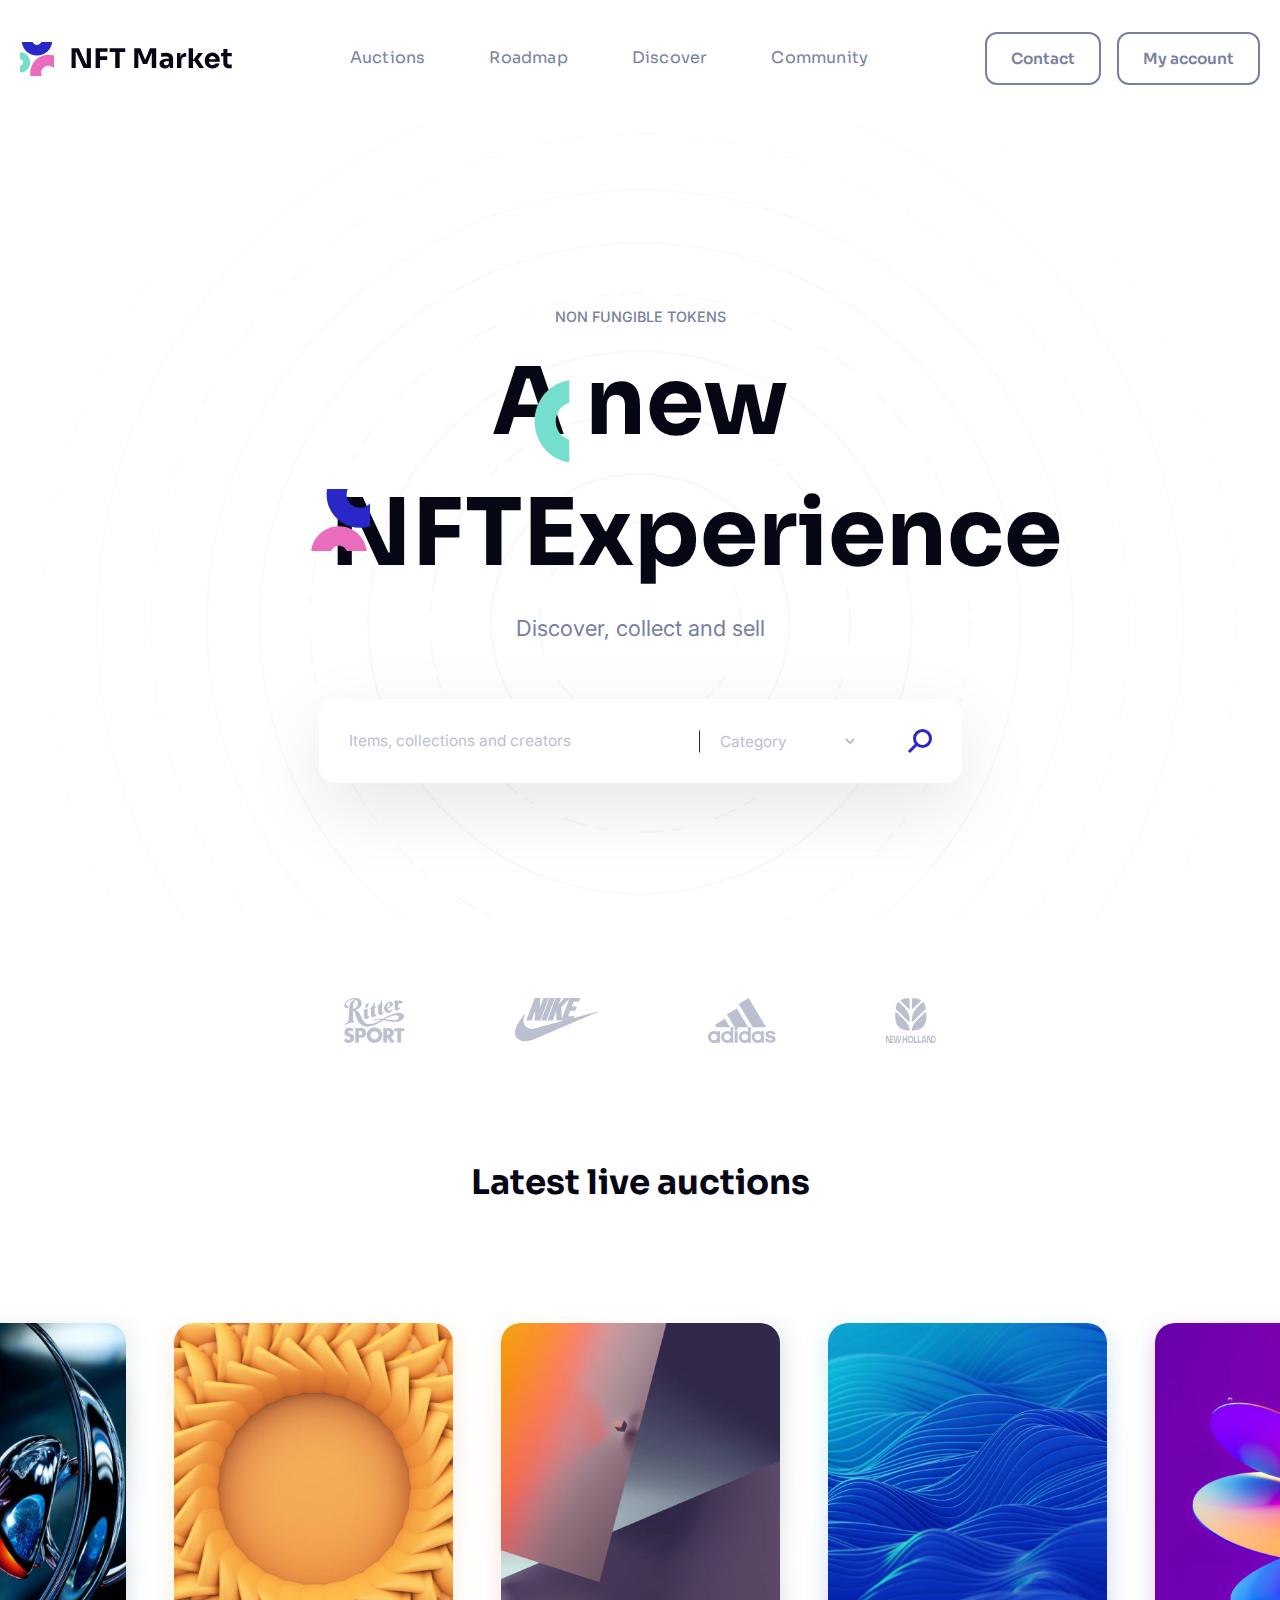
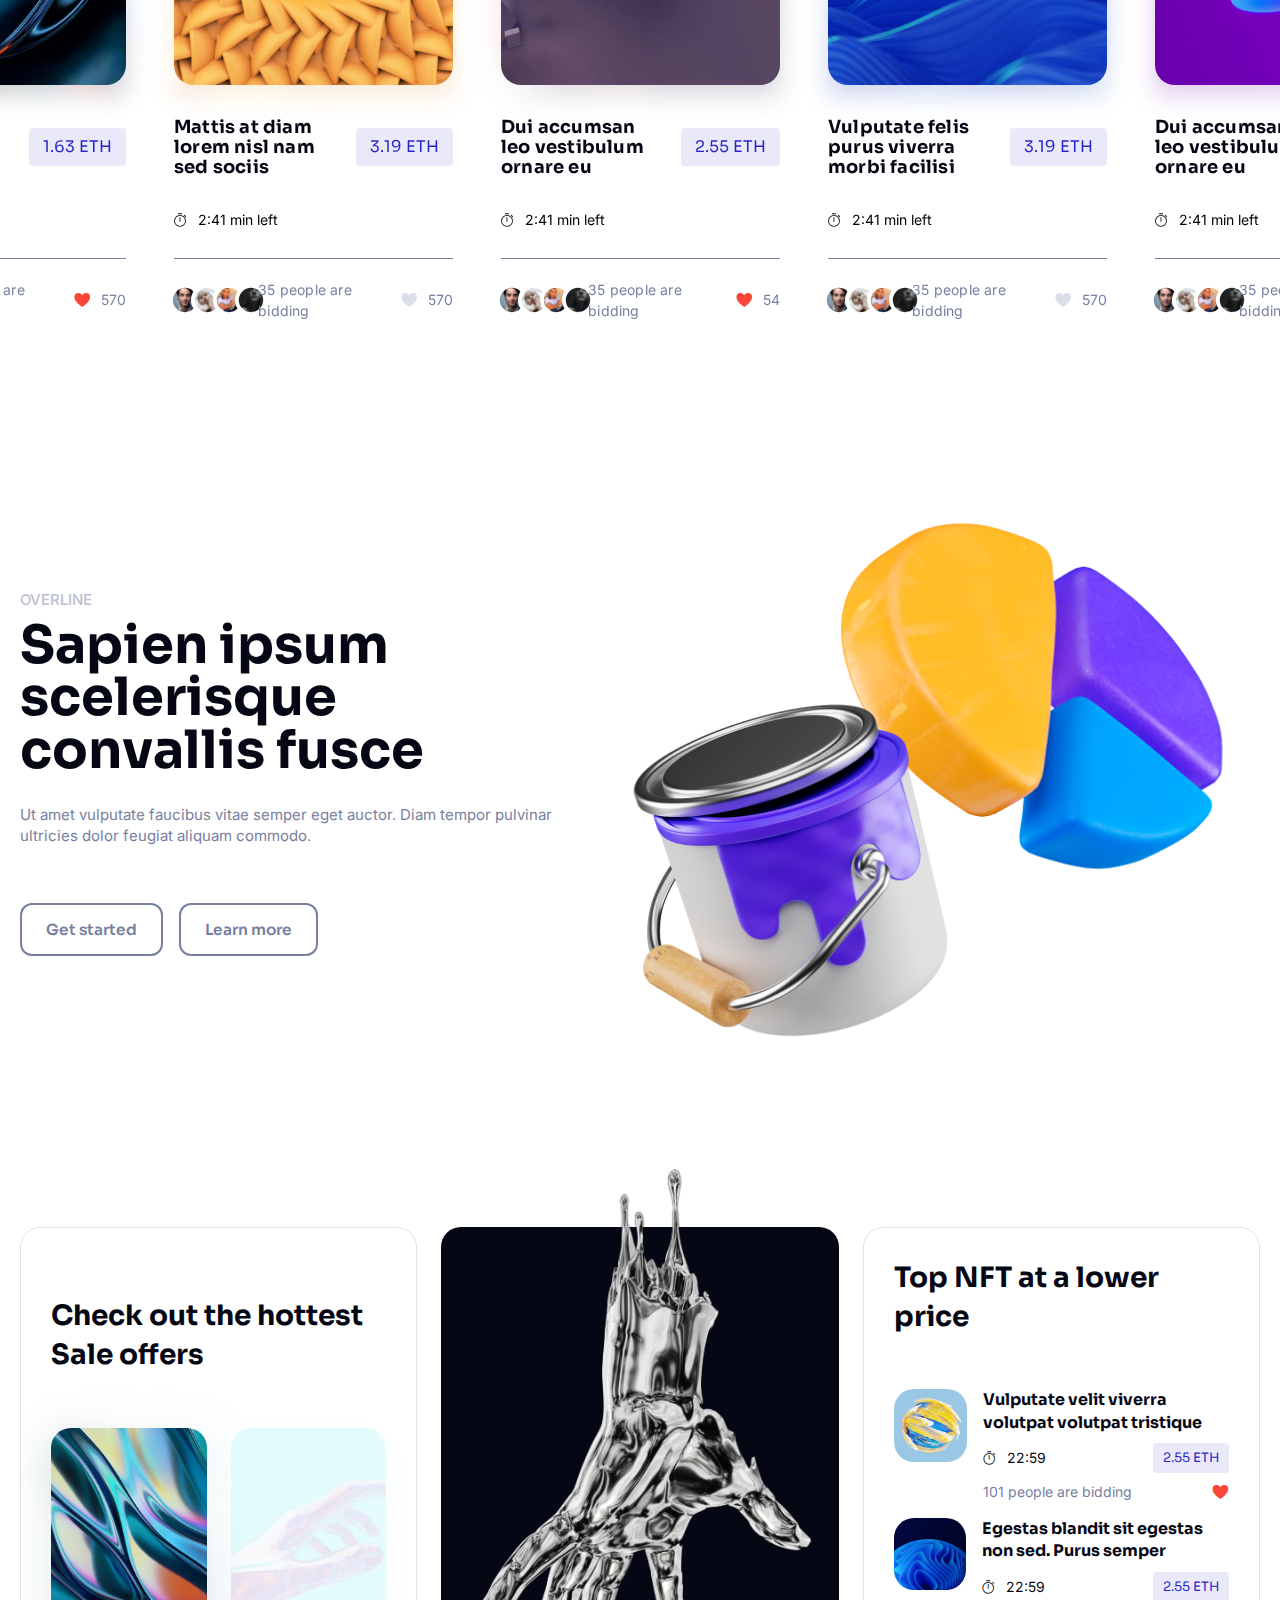
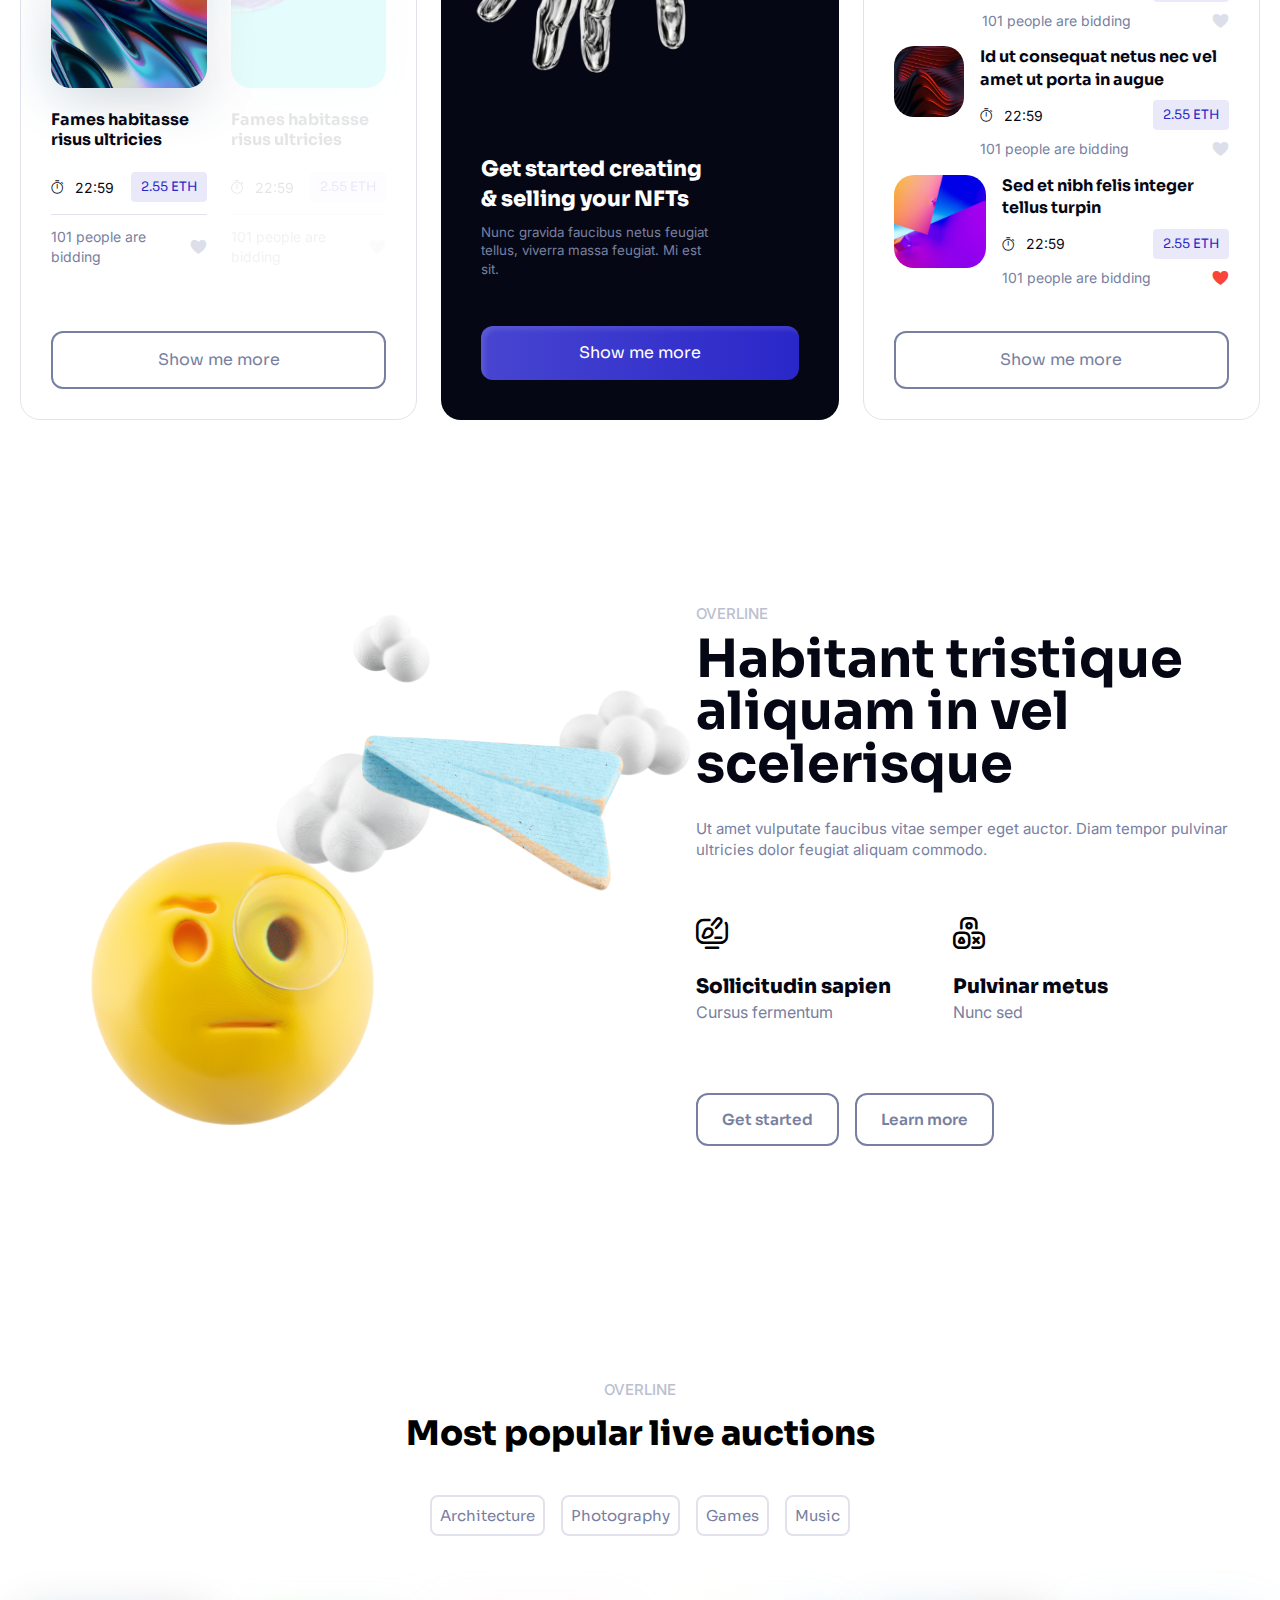
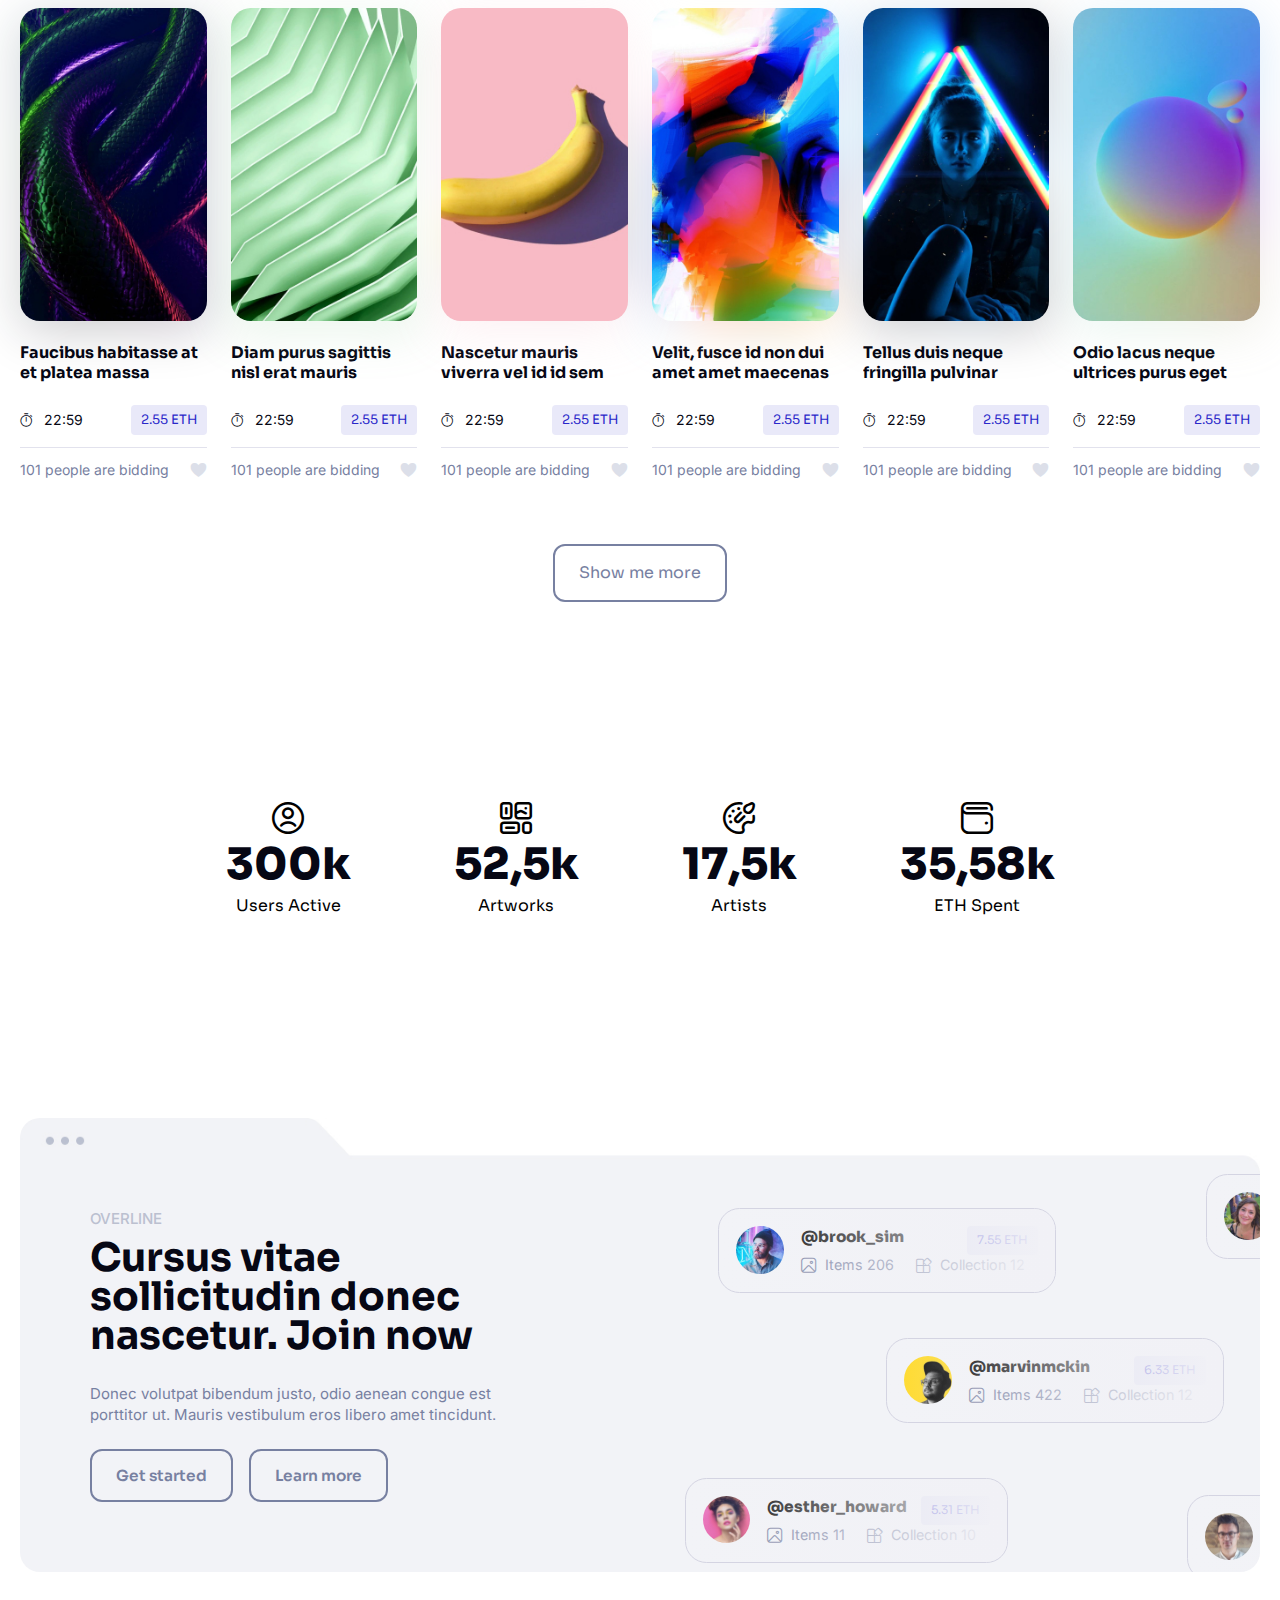
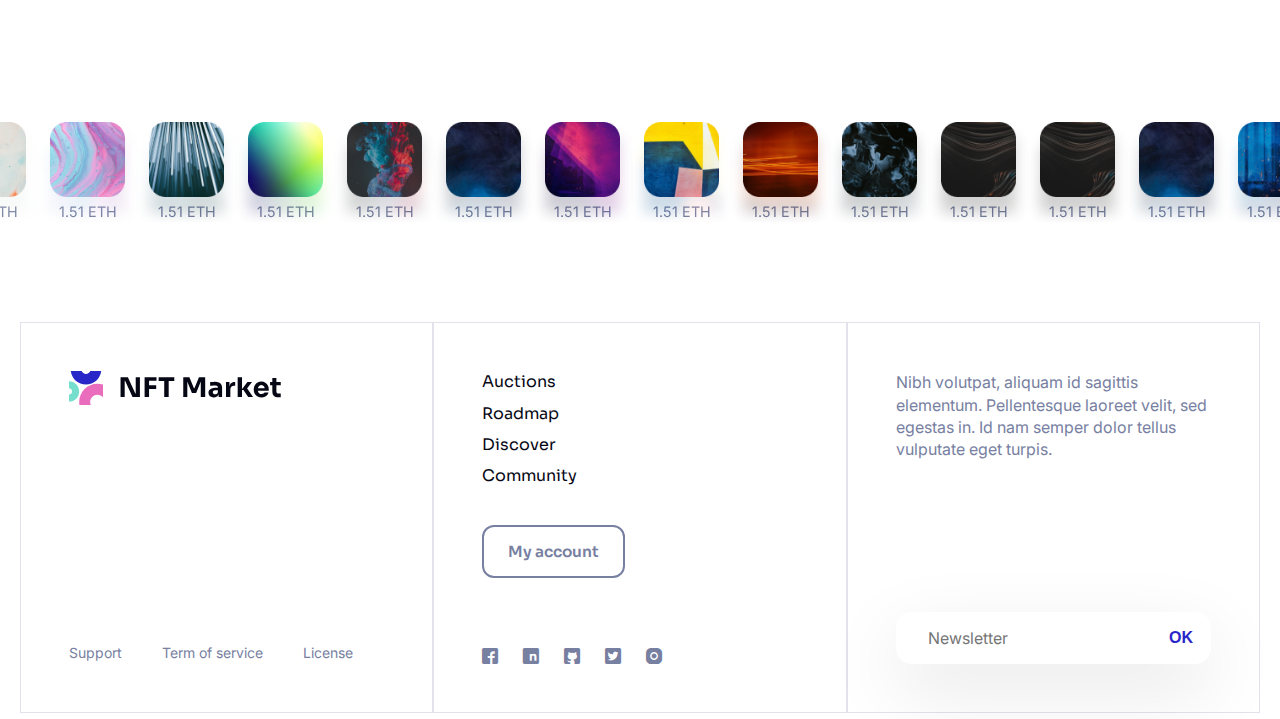
==== commit 345e6da2: "14 commit" ====
--- a/index.html
+++ b/index.html
@@ -131,101 +131,111 @@
           <div class="auctions-carousel__picture auctions-carousel__picture_blur-1">
             <img class="auctions-carousel__img" src="./img/auctions/tristique-diam.jpg" alt="Tristique diam a, enim, eros tellus. Viverra etiam">
           </div>
-          <div class="auctions-carousel__title-price">
-            <h3 class="auctions-carousel__title">Dui accumsan leo vestibulum ornare eu</h3>
-            <span class="auctions-carousel__price">2.55 ETH</span>
-          </div>
-          <span class="auctions-carousel__time _icon-time">2:41 min left</span>
-          <div class="bidding-people">
-            <div class="bidding-people__avatars">
-              <img src="./img/auctions/01.svg" alt="">
-              <img src="./img/auctions/02.svg" alt="">
-              <img src="./img/auctions/03.svg" alt="">
-              <img src="./img/auctions/04.svg" alt="">
-            </div>
-            <p class="bidding-people__text">35 people are bidding</p>
-            <span class="bidding-people__counter _icon-heart _icon-heart_active">54</span>
-          </div>
+          <div class="auctions-carousel__content">
+            <div class="auctions-carousel__title-price">
+              <h3 class="auctions-carousel__title">Dui accumsan leo vestibulum ornare eu</h3>
+              <span class="auctions-carousel__price">2.55 ETH</span>
+            </div>
+            <span class="auctions-carousel__time _icon-time">2:41 min left</span>
+            <div class="bidding-people">
+              <div class="bidding-people__avatars">
+                <img src="./img/auctions/01.svg" alt="">
+                <img src="./img/auctions/02.svg" alt="">
+                <img src="./img/auctions/03.svg" alt="">
+                <img src="./img/auctions/04.svg" alt="">
+              </div>
+              <p class="bidding-people__text">35 people are bidding</p>
+              <span class="bidding-people__counter _icon-heart _icon-heart_active">54</span>
+            </div>
+          </div>         
         </div>
         <div class="auctions-carousel__item">
           <div class="auctions-carousel__picture auctions-carousel__picture_blur-2">
             <img class="auctions-carousel__img" src="./img/auctions/vulputate.jpg" alt="Dui accumsan leo vestibulum ornare eu">
           </div>
-          <div class="auctions-carousel__title-price">
-            <h3 class="auctions-carousel__title">Vulputate felis purus viverra morbi facilisi eget</h3>
-            <span class="auctions-carousel__price">3.19 ETH</span>
-          </div>
-          <span class="auctions-carousel__time _icon-time">2:41 min left</span>
-          <div class="bidding-people">
-            <div class="bidding-people__avatars">
-              <img src="./img/auctions/01.svg" alt="">
-              <img src="./img/auctions/02.svg" alt="">
-              <img src="./img/auctions/03.svg" alt="">
-              <img src="./img/auctions/04.svg" alt="">
-            </div>
-            <p class="bidding-people__text">35 people are bidding</p>
-            <span class="bidding-people__counter _icon-heart">570</span>
+          <div class="auctions-carousel__content">
+            <div class="auctions-carousel__title-price">
+              <h3 class="auctions-carousel__title">Vulputate felis purus viverra morbi facilisi eget</h3>
+              <span class="auctions-carousel__price">3.19 ETH</span>
+            </div>
+            <span class="auctions-carousel__time _icon-time">2:41 min left</span>
+            <div class="bidding-people">
+              <div class="bidding-people__avatars">
+                <img src="./img/auctions/01.svg" alt="">
+                <img src="./img/auctions/02.svg" alt="">
+                <img src="./img/auctions/03.svg" alt="">
+                <img src="./img/auctions/04.svg" alt="">
+              </div>
+              <p class="bidding-people__text">35 people are bidding</p>
+              <span class="bidding-people__counter _icon-heart">570</span>
+            </div>
           </div>
         </div>
         <div class="auctions-carousel__item">
           <div class="auctions-carousel__picture auctions-carousel__picture_blur-3">
             <img class="auctions-carousel__img" src="./img/auctions/dui-accumsan.jpg" alt="Dui accumsan leo vestibulum ornare eu">
           </div>
-          <div class="auctions-carousel__title-price">
-            <h3 class="auctions-carousel__title">Dui accumsan leo vestibulum ornare eu</h3>
-            <span class="auctions-carousel__price">1.11 ETH</span>
-          </div>
-          <span class="auctions-carousel__time _icon-time">2:41 min left</span>
-          <div class="bidding-people">
-            <div class="bidding-people__avatars">
-              <img src="./img/auctions/01.svg" alt="">
-              <img src="./img/auctions/02.svg" alt="">
-              <img src="./img/auctions/03.svg" alt="">
-              <img src="./img/auctions/04.svg" alt="">
-            </div>
-            <p class="bidding-people__text">35 people are bidding</p>
-            <span class="bidding-people__counter _icon-heart _icon-heart_active">570</span>
-          </div>
+          <div class="auctions-carousel__content">
+            <div class="auctions-carousel__title-price">
+              <h3 class="auctions-carousel__title">Dui accumsan leo vestibulum ornare eu</h3>
+              <span class="auctions-carousel__price">1.11 ETH</span>
+            </div>
+            <span class="auctions-carousel__time _icon-time">2:41 min left</span>
+            <div class="bidding-people">
+              <div class="bidding-people__avatars">
+                <img src="./img/auctions/01.svg" alt="">
+                <img src="./img/auctions/02.svg" alt="">
+                <img src="./img/auctions/03.svg" alt="">
+                <img src="./img/auctions/04.svg" alt="">
+              </div>
+              <p class="bidding-people__text">35 people are bidding</p>
+              <span class="bidding-people__counter _icon-heart _icon-heart_active">570</span>
+            </div>
+          </div>          
         </div>
         <div class="auctions-carousel__item">
           <div class="auctions-carousel__picture auctions-carousel__picture_blur-4">
             <img class="auctions-carousel__img" src="./img/auctions/senectus-adipiscing.jpg" alt="Dui accumsan leo vestibulum ornare eu">
           </div>
-          <div class="auctions-carousel__title-price">
-            <h3 class="auctions-carousel__title">Senectus adipiscing nascetur accumsan etiam</h3>
-            <span class="auctions-carousel__price">1.63 ETH</span>
-          </div>
-          <span class="auctions-carousel__time _icon-time">2:41 min left</span>
-          <div class="bidding-people">
-            <div class="bidding-people__avatars">
-              <img src="./img/auctions/01.svg" alt="">
-              <img src="./img/auctions/02.svg" alt="">
-              <img src="./img/auctions/03.svg" alt="">
-              <img src="./img/auctions/04.svg" alt="">
-            </div>
-            <p class="bidding-people__text">35 people are bidding</p>
-            <span class="bidding-people__counter _icon-heart _icon-heart_active">570</span>
-          </div>
+          <div class="auctions-carousel__content">
+            <div class="auctions-carousel__title-price">
+              <h3 class="auctions-carousel__title">Senectus adipiscing nascetur accumsan etiam</h3>
+              <span class="auctions-carousel__price">1.63 ETH</span>
+            </div>
+            <span class="auctions-carousel__time _icon-time">2:41 min left</span>
+            <div class="bidding-people">
+              <div class="bidding-people__avatars">
+                <img src="./img/auctions/01.svg" alt="">
+                <img src="./img/auctions/02.svg" alt="">
+                <img src="./img/auctions/03.svg" alt="">
+                <img src="./img/auctions/04.svg" alt="">
+              </div>
+              <p class="bidding-people__text">35 people are bidding</p>
+              <span class="bidding-people__counter _icon-heart _icon-heart_active">570</span>
+            </div>
+          </div>         
         </div>
         <div class="auctions-carousel__item">
           <div class="auctions-carousel__picture auctions-carousel__picture_blur-5">
             <img class="auctions-carousel__img" src="./img/auctions/mattis-diam.jpg" alt="Dui accumsan leo vestibulum ornare eu">
           </div>
-          <div class="auctions-carousel__title-price">
-            <h3 class="auctions-carousel__title">Mattis at diam lorem nisl nam sed sociis</h3>
-            <span class="auctions-carousel__price">3.19 ETH</span>
-          </div>
-          <span class="auctions-carousel__time _icon-time">2:41 min left</span>
-          <div class="bidding-people">
-            <div class="bidding-people__avatars">
-              <img src="./img/auctions/01.svg" alt="">
-              <img src="./img/auctions/02.svg" alt="">
-              <img src="./img/auctions/03.svg" alt="">
-              <img src="./img/auctions/04.svg" alt="">
-            </div>
-            <p class="bidding-people__text">35 people are bidding</p>
-            <span class="bidding-people__counter _icon-heart">570</span>
-          </div>
+          <div class="auctions-carousel__content">
+            <div class="auctions-carousel__title-price">
+              <h3 class="auctions-carousel__title">Mattis at diam lorem nisl nam sed sociis</h3>
+              <span class="auctions-carousel__price">3.19 ETH</span>
+            </div>
+            <span class="auctions-carousel__time _icon-time">2:41 min left</span>
+            <div class="bidding-people">
+              <div class="bidding-people__avatars">
+                <img src="./img/auctions/01.svg" alt="">
+                <img src="./img/auctions/02.svg" alt="">
+                <img src="./img/auctions/03.svg" alt="">
+                <img src="./img/auctions/04.svg" alt="">
+              </div>
+              <p class="bidding-people__text">35 people are bidding</p>
+              <span class="bidding-people__counter _icon-heart">570</span>
+            </div>
+          </div>         
         </div>
       </div>
     </section>
@@ -453,90 +463,102 @@
           <li class="popular-auctions-menu__item">Games</li>
           <li class="popular-auctions-menu__item">Music</li>
         </ul>
-        <div class="hottest-sale-offers-carous">
+        <div class="hottest-sale-offers-carous hottest-sale-offers-carous_pa">
           <div class="hottest-sale-offers-carous__item">
             <div class="hottest-sale-offers-carous__picture hottest-sale-offers-carous__picture_blur-pop-1">
               <img src="./img/popular-auctions/faucibus-habitasse.jpg" alt="Faucibus habitasse at et platea massa mauris">
             </div>
-            <h4 class="hottest-sale-offers-carous__title">Faucibus habitasse at et platea massa mauris</h4>
-            <div class="total-time-price total-time-price_divider">
-              <div class="total-time-price__time _icon-time">22:59</div>
-              <span class="total-time-price__price">2.55 ETH</span>
-            </div>
-            <div class="total-bidding-heart">
-              <div class="total-bidding-heart__text">101 people are bidding</div>
-              <i class="_icon-heart"></i>
-            </div>
+            <div class="hottest-sale-offers-carous__content">
+              <h4 class="hottest-sale-offers-carous__title">Faucibus habitasse at et platea massa mauris</h4>
+              <div class="total-time-price total-time-price_divider">
+                <div class="total-time-price__time _icon-time">22:59</div>
+                <span class="total-time-price__price">2.55 ETH</span>
+              </div>
+              <div class="total-bidding-heart">
+                <div class="total-bidding-heart__text">101 people are bidding</div>
+                <i class="_icon-heart"></i>
+              </div>
+            </div>           
           </div>
           <div class="hottest-sale-offers-carous__item">
             <div class="hottest-sale-offers-carous__picture hottest-sale-offers-carous__picture_blur-pop-2">
               <img src="./img/popular-auctions/diam-purus-sagittis.jpg" alt="Diam purus sagittis nisl erat mauris">
             </div>
-            <h4 class="hottest-sale-offers-carous__title">Diam purus sagittis nisl erat mauris</h4>
-            <div class="total-time-price total-time-price_divider">
-              <div class="total-time-price__time _icon-time">22:59</div>
-              <span class="total-time-price__price">2.55 ETH</span>
-            </div>
-            <div class="total-bidding-heart">
-              <div class="total-bidding-heart__text">101 people are bidding</div>
-              <i class="_icon-heart"></i>
-            </div>
+            <div class="hottest-sale-offers-carous__content">
+              <h4 class="hottest-sale-offers-carous__title">Diam purus sagittis nisl erat mauris</h4>
+              <div class="total-time-price total-time-price_divider">
+                <div class="total-time-price__time _icon-time">22:59</div>
+                <span class="total-time-price__price">2.55 ETH</span>
+              </div>
+              <div class="total-bidding-heart">
+                <div class="total-bidding-heart__text">101 people are bidding</div>
+                <i class="_icon-heart"></i>
+              </div>
+            </div>           
           </div>
           <div class="hottest-sale-offers-carous__item">
             <div class="hottest-sale-offers-carous__picture hottest-sale-offers-carous__picture_blur-pop-3">
               <img src="./img/popular-auctions/nascetur-mauris-viverra.jpg" alt="Nascetur mauris viverra vel id id sem leo">
             </div>
-            <h4 class="hottest-sale-offers-carous__title">Nascetur mauris viverra vel id id sem leo</h4>
-            <div class="total-time-price total-time-price_divider">
-              <div class="total-time-price__time _icon-time">22:59</div>
-              <span class="total-time-price__price">2.55 ETH</span>
-            </div>
-            <div class="total-bidding-heart">
-              <div class="total-bidding-heart__text">101 people are bidding</div>
-              <i class="_icon-heart"></i>
-            </div>
+            <div class="hottest-sale-offers-carous__content">
+              <h4 class="hottest-sale-offers-carous__title">Nascetur mauris viverra vel id id sem leo</h4>
+              <div class="total-time-price total-time-price_divider">
+                <div class="total-time-price__time _icon-time">22:59</div>
+                <span class="total-time-price__price">2.55 ETH</span>
+              </div>
+              <div class="total-bidding-heart">
+                <div class="total-bidding-heart__text">101 people are bidding</div>
+                <i class="_icon-heart"></i>
+              </div>
+            </div>           
           </div>
           <div class="hottest-sale-offers-carous__item">
             <div class="hottest-sale-offers-carous__picture hottest-sale-offers-carous__picture_blur-pop-4">
               <img src="./img/popular-auctions/amet-maecenas.jpg" alt="Velit, fusce id non dui amet amet maecenas">
             </div>
-            <h4 class="hottest-sale-offers-carous__title">Velit, fusce id non dui amet amet maecenas</h4>
-            <div class="total-time-price total-time-price_divider">
-              <div class="total-time-price__time _icon-time">22:59</div>
-              <span class="total-time-price__price">2.55 ETH</span>
-            </div>
-            <div class="total-bidding-heart">
-              <div class="total-bidding-heart__text">101 people are bidding</div>
-              <i class="_icon-heart"></i>
-            </div>
+            <div class="hottest-sale-offers-carous__content">
+              <h4 class="hottest-sale-offers-carous__title">Velit, fusce id non dui amet amet maecenas</h4>
+              <div class="total-time-price total-time-price_divider">
+                <div class="total-time-price__time _icon-time">22:59</div>
+                <span class="total-time-price__price">2.55 ETH</span>
+              </div>
+              <div class="total-bidding-heart">
+                <div class="total-bidding-heart__text">101 people are bidding</div>
+                <i class="_icon-heart"></i>
+              </div>
+            </div>          
           </div>
           <div class="hottest-sale-offers-carous__item">
             <div class="hottest-sale-offers-carous__picture hottest-sale-offers-carous__picture_blur-pop-5">
               <img src="./img//popular-auctions/tellus-duis-neque.jpg" alt="Tellus duis neque fringilla pulvinar gravida">
             </div>
-            <h4 class="hottest-sale-offers-carous__title">Tellus duis neque fringilla pulvinar gravida</h4>
-            <div class="total-time-price total-time-price_divider">
-              <div class="total-time-price__time _icon-time">22:59</div>
-              <span class="total-time-price__price">2.55 ETH</span>
-            </div>
-            <div class="total-bidding-heart">
-              <div class="total-bidding-heart__text">101 people are bidding</div>
-              <i class="_icon-heart"></i>
-            </div>
+            <div class="hottest-sale-offers-carous__content">
+              <h4 class="hottest-sale-offers-carous__title">Tellus duis neque fringilla pulvinar gravida</h4>
+              <div class="total-time-price total-time-price_divider">
+                <div class="total-time-price__time _icon-time">22:59</div>
+                <span class="total-time-price__price">2.55 ETH</span>
+              </div>
+              <div class="total-bidding-heart">
+                <div class="total-bidding-heart__text">101 people are bidding</div>
+                <i class="_icon-heart"></i>
+              </div>
+            </div>           
           </div>
           <div class="hottest-sale-offers-carous__item">
             <div class="hottest-sale-offers-carous__picture hottest-sale-offers-carous__picture_blur-pop-6">
               <img src="./img/popular-auctions/odio-lacus-neque.jpg" alt="Odio lacus neque ultrices purus eget">
             </div>
-            <h4 class="hottest-sale-offers-carous__title">Odio lacus neque ultrices purus eget</h4>
-            <div class="total-time-price total-time-price_divider">
-              <div class="total-time-price__time _icon-time">22:59</div>
-              <span class="total-time-price__price">2.55 ETH</span>
-            </div>
-            <div class="total-bidding-heart">
-              <div class="total-bidding-heart__text">101 people are bidding</div>
-              <i class="_icon-heart"></i>
-            </div>
+            <div class="hottest-sale-offers-carous__content">
+              <h4 class="hottest-sale-offers-carous__title">Odio lacus neque ultrices purus eget</h4>
+              <div class="total-time-price total-time-price_divider">
+                <div class="total-time-price__time _icon-time">22:59</div>
+                <span class="total-time-price__price">2.55 ETH</span>
+              </div>
+              <div class="total-bidding-heart">
+                <div class="total-bidding-heart__text">101 people are bidding</div>
+                <i class="_icon-heart"></i>
+              </div>
+            </div>          
           </div>
         </div>
         <div class="hottest-offers-btn">
--- a/css/style.min.css
+++ b/css/style.min.css
@@ -1,2 +1,2 @@
-@use 'sass:math';@font-face{font-family:icons;font-display:swap;src:url(../fonts/icons.woff) format("woff");font-weight:400;font-style:normal}[class*="_icon-"]::before{font-family:"icons";font-style:normal;font-weight:normal;font-variant:normal;text-transform:none;line-height:1;-webkit-font-smoothing:antialiased;-moz-osx-font-smoothing:grayscale}[class*="_icon-"]::before{display:block}._icon-arrow:before{content:"\e900"}._icon-arrow-bottom:before{content:"\e901"}._icon-artists:before{content:"\e902"}._icon-artworks:before{content:"\e903"}._icon-collection:before{content:"\e904"}._icon-eth-spent:before{content:"\e905"}._icon-facebook:before{content:"\e906"}._icon-figures:before{content:"\e907"}._icon-github:before{content:"\e908"}._icon-heart:before{content:"\e909"}._icon-insagram:before{content:"\e90a"}._icon-linkedIn:before{content:"\e90b"}._icon-logo:before{content:"\e90c"}._icon-picture:before{content:"\e90d"}._icon-search:before{content:"\e90e"}._icon-semicircles:before{content:"\e90f"}._icon-time:before{content:"\e910"}._icon-twitter:before{content:"\e911"}._icon-two-semicircles:before{content:"\e912"}._icon-user:before{content:"\e913"}._icon-write:before{content:"\e914"}*,*::before,*::after{margin:0;padding:0;list-style:none;box-sizing:border-box;outline:none;line-height:1.4}img{max-width:100%;height:auto;display:block}a{text-decoration:none}ul,li,ol{list-style:none}body{font-size:1rem;font-family:'Sora', sans-serif}h1,h2,h3,h4{color:#060714}button{border:0;cursor:pointer}fieldset{border:0}.wrapper{min-height:100%;overflow:hidden;display:flex;flex-direction:column}@media (min-width: 768px){.container{max-width:720px}}@media (min-width: 992px){.container{max-width:960px}}@media (min-width: 1200px){.container{max-width:1140px}}@media (min-width: 1400px){.container{max-width:1320px}}.container{max-width:1452px;margin:0 auto;padding:0 20px}.container-fluid{max-width:1833px}.icon-menu{display:none}@media (max-width: 991.98px){.icon-menu{display:block;position:relative;flex:0 0 30px;height:18px;background:0;cursor:pointer;z-index:5}.icon-menu span,.icon-menu::before,.icon-menu::after{content:"";transform:all 0.3s ease 0s;left:0;position:absolute;width:100%;height:2px;background:#000}.icon-menu::before{top:0}.icon-menu::after{bottom:0}.icon-menu span{top:calc(50% - 1px)}.menu-open .icon-menu span{transform:scale(0)}.menu-open .icon-menu::before{transform:rotate(-45deg);top:calc(50% - 1px)}.menu-open .icon-menu::after{transform:rotate(45deg);bottom:calc(50% - 1px)}}.common-btn{display:flex;flex:0 0 auto}.common-btn__item{margin-right:1rem;display:flex}.common-btn__item:last-child{margin-right:0}.common-btn__link{padding:.875rem 1.5rem;border-radius:.75rem;text-decoration:none;font-weight:600;margin-right:1rem;color:#7780a1;border:2px solid #7780a1}@media (max-width: 767px){.common-btn__link{font-size:calc(14px + 3.4 * ((100vw - 320px) / 1920))}}@media (min-width: 767px){.common-btn__link{font-size:calc(14px + 2 * (100vw  / 1920))}}.common-btn__link:last-child{margin-right:0}.common-btn__link:hover{color:#fff;background:linear-gradient(90deg, #4745d0 0%, #2a27c9 100%);box-shadow:-4px -4px 4px 0px rgba(0,0,0,0.1) inset;box-shadow:4px 4px 4px 0px rgba(255,255,255,0.1) inset;border:2px solid #2a27c9}.total-time-price{display:flex;align-items:center;justify-content:space-between}.total-time-price_mb{margin:9px 0}.total-time-price_divider{padding-bottom:12px;margin-bottom:12px;border-bottom:1px solid #E2E2ED}.total-time-price ._icon-time::before{margin-right:12px}.total-time-price__time{display:flex;align-items:center;color:#060714;font-size:14px;font-family:'Inter', sans-serif}.total-time-price__price{color:#2a27c9;background:rgba(42,39,201,0.1);padding:6px 10px;font-size:13px;border-radius:4px}.total-bidding-heart{display:flex;align-items:center;justify-content:space-between}.total-bidding-heart__text{color:#7780a1;font-size:14px;font-family:'Inter', sans-serif}.hottest-offers-btn{display:flex;text-align:center}.hottest-offers-btn_mt{margin-top:43px}.hottest-offers-btn_bg .hottest-offers-btn__link{background:linear-gradient(90deg, #4745d0 0%, #2a27c9 100%);color:#fff;box-shadow:4px 4px 4px 0px rgba(255,255,255,0.1) inset;border:0}.hottest-offers-btn__link{color:#7780a1;width:100%;padding:16px 0;font-size:16px;border:2px solid #7780a1;border-radius:12px}.hottest-offers-btn__link_pad{padding:16px 24px}._icon-heart:before{color:#dcdfe9;font-size:14px;cursor:pointer}._icon-heart_active:before{color:#fb4539}._icon-heart:hover::before{color:#fb4539}.total-block__content{width:46%}.total-block__content_width-jn{width:39%}.total-block__over{color:#bbc0d0;font-size:15px;font-weight:500;font-family:'Inter', sans-serif;text-transform:uppercase}.total-block__title{margin-top:9px;margin-bottom:27px;line-height:1}@media (max-width: 767px){.total-block__title{font-size:calc(30px + 57.8 * ((100vw - 320px) / 1920))}}@media (min-width: 767px){.total-block__title{font-size:calc(30px + 34 * (100vw  / 1920))}}@media (max-width: 767px){.total-block__title_fz{font-size:calc(22px + 44.2 * ((100vw - 320px) / 1920))}}@media (min-width: 767px){.total-block__title_fz{font-size:calc(22px + 26 * (100vw  / 1920))}}.total-block__text{color:#7780a1;margin-bottom:57px;font-weight:400;font-family:'Inter', sans-serif}@media (max-width: 767px){.total-block__text{font-size:calc(13px + 5.1 * ((100vw - 320px) / 1920))}}@media (min-width: 767px){.total-block__text{font-size:calc(13px + 3 * (100vw  / 1920))}}.total-block__text_jn{margin-bottom:24px}.common-icon-text{display:flex;margin-bottom:69px}.common-icon-text__item{margin-right:62px}.common-icon-text__item:last-child{margin-right:0}.common-icon-text__icon:before{display:inherit;font-size:32px}.common-icon-text__title{margin-top:20px;font-size:20px;font-weight:800}.common-icon-text__text{color:#7780a1;font-size:16px;font-weight:400;font-family:'Inter', sans-serif}.header{background:url(../img/header/bg.svg) no-repeat;background-position:center;background-size:contain;width:100%;height:100%;margin-bottom:116px;position:relative}.square-pos__item{position:absolute;text-align:center}.square-pos__item_pos-1{top:419px;left:135px}.square-pos__item_pos-2{top:731px;left:358px}.square-pos__item_pos-3{top:336px;right:189px}.square-pos__item_pos-4{top:617px;right:100px}.square-pos__item_pos-5{top:838px;right:382px}.square-pos__item_pos-6{top:855px;left:-31px}.square-pos__picture{cursor:pointer}.square-pos__picture:hover::after{background:0}.square-pos__picture_blur-1::after{content:'';background:url(../img/header/image-1.svg) no-repeat;width:100%;height:100%;position:absolute;top:16px;left:0;opacity:.2;filter:blur(7px)}.square-pos__picture_blur-2::after{content:'';background:url(../img/header/img-2.svg) no-repeat;width:100%;height:100%;position:absolute;top:16px;left:0;opacity:.2;filter:blur(7px)}.square-pos__picture_blur-3::after{content:'';background:url(../img/header/img-3.svg) no-repeat;width:100%;height:100%;position:absolute;top:16px;left:0;opacity:.2;filter:blur(7px)}.square-pos__picture_blur-4::after{content:'';background:url(../img/header/img-4.svg) no-repeat;width:100%;height:100%;position:absolute;top:16px;left:0;opacity:.2;filter:blur(7px)}.square-pos__picture_blur-5::after{content:'';background:url(../img/header/img-5.svg) no-repeat;width:100%;height:100%;position:absolute;top:16px;left:0;opacity:.2;filter:blur(7px)}.square-pos__picture_blur-6::after{content:'';background:url(../img/header/img-6.svg) no-repeat;width:100%;height:100%;position:absolute;top:16px;left:0;opacity:.2;filter:blur(7px)}.square-pos__price{color:#7780a1;font-size:14px;font-family:'Inter', sans-serif}.top-bar{display:flex;justify-content:space-between;align-items:center;min-height:117px}.menu{display:flex;flex-wrap:wrap;column-gap:64px}.menu__link{color:#7780a1;font-size:16px;letter-spacing:0.2px}.menu__link:hover{color:#2a27c9}.intro{display:flex;flex-direction:column;align-items:center;margin-top:190px}.intro__text{color:#7780a1;margin-bottom:10px;font-family:'Inter', sans-serif;font-weight:500;text-transform:uppercase}@media (max-width: 767px){.intro__text{font-size:calc(13px + 3.4 * ((100vw - 320px) / 1920))}}@media (min-width: 767px){.intro__text{font-size:calc(13px + 2 * (100vw  / 1920))}}.intro__title{color:#060714;width:50%;position:relative;text-align:center}@media (max-width: 767px){.intro__title{font-size:calc(40px + 136 * ((100vw - 320px) / 1920))}}@media (min-width: 767px){.intro__title{font-size:calc(40px + 80 * (100vw  / 1920))}}.intro__new{position:relative}.intro__new::after{content:'';background:url(../img/header/semicircle.svg) no-repeat;width:38px;height:87px;position:absolute;top:35px;right:-49px}.intro__exp::before{content:'';background:url(../img/header/semicircle-two.svg) no-repeat;width:62px;height:62px;position:absolute;bottom:47px;left:-1.375rem}.intro__subtitle{color:#7780a1;margin-top:15px;font-family:'Inter', sans-serif;font-weight:400}@media (max-width: 767px){.intro__subtitle{font-size:calc(18px + 10.2 * ((100vw - 320px) / 1920))}}@media (min-width: 767px){.intro__subtitle{font-size:calc(18px + 6 * (100vw  / 1920))}}.search{display:flex;justify-content:center;margin-top:55px;margin-bottom:215px}.search__gruop{display:flex;align-items:center;background:#fff;min-height:84px;padding:0 30px;box-shadow:0px 25px 75px 0px rgba(6,7,20,0.1);border-radius:16px}.search__input{font-weight:400;font-family:'Inter', sans-serif;border:0}@media (max-width: 767px){.search__input{font-size:calc(14px + 3.4 * ((100vw - 320px) / 1920))}}@media (min-width: 767px){.search__input{font-size:calc(14px + 2 * (100vw  / 1920))}}.search ::-webkit-input-placeholder{color:#bbc0d0}.search ::-moz-placeholder{color:#bbc0d0}.search__select{color:#bbc0d0;background:#fff;font-weight:400;font-family:'Inter', sans-serif;border:1px solid #fff;border-left:1px solid #1F2A47;padding-left:16px;padding-right:46px;margin-left:109px;margin-right:48px}@media (max-width: 767px){.search__select{font-size:calc(14px + 3.4 * ((100vw - 320px) / 1920))}}@media (min-width: 767px){.search__select{font-size:calc(14px + 2 * (100vw  / 1920))}}.search__btn{background:0}.brands{display:flex;justify-content:center}.brands__item{margin-right:110px}.brands__item:last-child{margin-right:0}.auctions{display:flex;flex-direction:column;justify-content:center;align-items:center;margin-bottom:123px}@media (max-width: 767px){.auctions__title{font-size:calc(30px + 10.2 * ((100vw - 320px) / 1920))}}@media (min-width: 767px){.auctions__title{font-size:calc(30px + 6 * (100vw  / 1920))}}.auctions-carousel{margin-top:92px;display:flex;max-width:100%}.auctions-carousel__item{padding:24px}.auctions-carousel__item:last-child{margin-right:0}.auctions-carousel__picture{position:relative}.auctions-carousel__picture_blur-1::after{content:'';background:url(../img/auctions/tristique-diam.jpg) no-repeat;width:100%;height:100%;position:absolute;top:10px;left:0;opacity:.2;filter:blur(12px)}.auctions-carousel__picture_blur-2::after{content:'';background:url(../img/auctions/vulputate.jpg) no-repeat;width:100%;height:100%;position:absolute;top:10px;left:0;opacity:.2;filter:blur(12px)}.auctions-carousel__picture_blur-3::after{content:'';background:url(../img/auctions/dui-accumsan.jpg) no-repeat;width:100%;height:100%;position:absolute;top:10px;left:0;opacity:.2;filter:blur(12px)}.auctions-carousel__picture_blur-4::after{content:'';background:url(../img/auctions/senectus-adipiscing.jpg) no-repeat;width:100%;height:100%;position:absolute;top:10px;left:0;opacity:.2;filter:blur(12px)}.auctions-carousel__picture_blur-5::after{content:'';background:url(../img/auctions/mattis-diam.jpg) no-repeat;width:100%;height:100%;position:absolute;top:10px;left:0;opacity:.2;filter:blur(12px)}.auctions-carousel__picture img{border-radius:20px;position:relative;z-index:1}.auctions-carousel__title-price{display:flex;justify-content:space-between;align-items:center;margin-top:24px;margin-bottom:26px;min-height:75px}.auctions-carousel__title{max-width:60%;line-height:25px;letter-spacing:0.2px}@media (max-width: 767px){.auctions-carousel__title{font-size:calc(14px + 10.2 * ((100vw - 320px) / 1920))}}@media (min-width: 767px){.auctions-carousel__title{font-size:calc(14px + 6 * (100vw  / 1920))}}.auctions-carousel__price{color:#2a27c9;background:rgba(42,39,201,0.1);padding:8px 14px;border-radius:4px}.auctions-carousel__time{display:flex;align-items:center;padding-bottom:28px;font-size:14px;font-family:'Inter', sans-serif}.auctions-carousel ._icon-time:before{padding-right:12px}.bidding-people{display:flex;justify-content:space-between;align-items:center;border-top:1px solid;padding-top:20px;color:#7780a1;font-size:14px;font-family:'Inter', sans-serif}.bidding-people__avatars{display:flex}.bidding-people__counter{display:flex;align-items:center}.bidding-people ._icon-heart::before{margin-right:10px;cursor:pointer}.sapien__inner{display:flex;justify-content:space-between;align-items:center}.hottest-offers-nft{margin:150px 0}.hottest-offers{display:flex}.hottest-offers__col{margin-right:24px;width:33.333%;overflow:hidden}.hottest-offers__col:last-child{margin-right:0}.hottest-offers__col_show{overflow:inherit}.hottest-sale-offers{padding:40px;min-height:100%;display:flex;flex-direction:column;justify-content:flex-end;border:1px solid #E2E2ED;border-radius:20px}.hottest-sale-offers__title{margin-bottom:53px}@media (max-width: 767px){.hottest-sale-offers__title{font-size:calc(20px + 20.4 * ((100vw - 320px) / 1920))}}@media (min-width: 767px){.hottest-sale-offers__title{font-size:calc(20px + 12 * (100vw  / 1920))}}.hottest-sale-offers-carous{display:flex}.hottest-sale-offers-carous .slick-track{display:flex}.hottest-sale-offers-carous__item{width:100%;margin-bottom:64px;margin-right:24px}.hottest-sale-offers-carous__item:last-child{margin-right:0}.hottest-sale-offers-carous__item_opacity{opacity:.1}.hottest-sale-offers-carous__picture{position:relative}.hottest-sale-offers-carous__picture_blur-min-1::after{content:'';background:url(../img/hottest-offers/hottest-sale-offers.jpg) no-repeat;width:100%;height:100%;position:absolute;top:10px;left:0;opacity:.2;filter:blur(25px)}.hottest-sale-offers-carous__picture_blur-min-2::after{content:'';background:url(../img/hottest-offers/fames-habitasesse.jpg) no-repeat;width:100%;height:100%;position:absolute;top:10px;left:0;opacity:.2;filter:blur(25px)}.hottest-sale-offers-carous__picture img{position:relative;z-index:1;border-radius:20px}.hottest-sale-offers-carous__title{margin:22px 0}.top-nft__item{display:flex;margin-bottom:16px}.top-nft__item:last-child{margin-bottom:0}.top-nft__picture{margin-right:16px}.top-nft__picture img{max-width:120px;border-radius:20px}.get-started-creating{background:#060714;width:100%;height:100%;position:relative;border-radius:20px}.get-started-creating::before{content:"";background:url(../img/hottest-offers/fingers.png) no-repeat;background-size:contain;width:100%;height:100%;display:flex;position:absolute;bottom:80px;left:0}.get-started-creating__content{position:absolute;bottom:0;left:0;padding:0 40px 40px 40px}.get-started-creating__title{width:75%;color:#fff;font-size:24px;font-weight:800}.get-started-creating__text{width:75%;margin-top:9px;margin-bottom:47px;color:#7780a1;font-size:14px;font-weight:400;font-family:'Inter', sans-serif}.habitant-tristique-scelerisque{margin-bottom:200px}.tristique-scelerisque{display:flex;justify-content:space-between;align-items:center}.popular-auctions{padding-bottom:100px}.popular-auctions__inner{display:flex;flex-direction:column;align-items:center}.popular-auctions__over{color:#bbc0d0;font-size:15px;font-weight:500;font-family:'Inter', sans-serif;text-transform:uppercase}.popular-auctions__title{margin-top:10px;margin-bottom:38px;font-weight:800}@media (max-width: 767px){.popular-auctions__title{font-size:calc(30px + 10.2 * ((100vw - 320px) / 1920))}}@media (min-width: 767px){.popular-auctions__title{font-size:calc(30px + 6 * (100vw  / 1920))}}.popular-auctions-menu{display:flex;gap:16px;margin-bottom:72px}.popular-auctions-menu__item{padding:8px;color:#7780a1;border:2px solid #E2E2ED;border-radius:8px;cursor:pointer}@media (max-width: 767px){.popular-auctions-menu__item{font-size:calc(13px + 5.1 * ((100vw - 320px) / 1920))}}@media (min-width: 767px){.popular-auctions-menu__item{font-size:calc(13px + 3 * (100vw  / 1920))}}.hottest-sale-offers-carous__picture_blur-pop-1::after{content:'';background:url(../img/popular-auctions/faucibus-habitasse.jpg) no-repeat;width:100%;height:100%;position:absolute;top:10px;left:0;opacity:.2;filter:blur(25px)}.hottest-sale-offers-carous__picture_blur-pop-2::after{content:'';background:url(../img/popular-auctions/diam-purus-sagittis.jpg) no-repeat;width:100%;height:100%;position:absolute;top:10px;left:0;opacity:.2;filter:blur(25px)}.hottest-sale-offers-carous__picture_blur-pop-3::after{content:'';background:url(../img/popular-auctions/nascetur-mauris-viverra.jpg) no-repeat;width:100%;height:100%;position:absolute;top:10px;left:0;opacity:.2;filter:blur(25px)}.hottest-sale-offers-carous__picture_blur-pop-4::after{content:'';background:url(../img/popular-auctions/amet-maecenas.jpg) no-repeat;width:100%;height:100%;position:absolute;top:10px;left:0;opacity:.2;filter:blur(25px)}.hottest-sale-offers-carous__picture_blur-pop-5::after{content:'';background:url(../img/popular-auctions/tellus-duis-neque.jpg) no-repeat;width:100%;height:100%;position:absolute;top:10px;left:0;opacity:.2;filter:blur(25px)}.hottest-sale-offers-carous__picture_blur-pop-6::after{content:'';background:url(../img/popular-auctions/odio-lacus-neque.jpg) no-repeat;width:100%;height:100%;position:absolute;top:10px;left:0;opacity:.2;filter:blur(25px)}.detail-count{padding:100px 0}.detail-numb{display:flex;justify-content:center;align-items:center;column-gap:103px;row-gap:35px;flex-wrap:wrap}.detail-numb__item{display:flex;flex-direction:column;align-items:center}.detail-numb__icon{display:inherit;font-size:32px}.detail-numb__numb{color:#060714;font-weight:800}@media (max-width: 767px){.detail-numb__numb{font-size:calc(35px + 22.1 * ((100vw - 320px) / 1920))}}@media (min-width: 767px){.detail-numb__numb{font-size:calc(35px + 13 * (100vw  / 1920))}}.join-now{margin-top:100px;margin-bottom:150px}.join-now-col{background:url(../img/join-now/join-now.jpg) no-repeat;background-size:cover;width:100%;height:100%;padding-left:118px;padding-top:90px;padding-bottom:90px;display:flex;align-items:end;position:relative;border-radius:20px;overflow:hidden}.user{display:flex;padding:17px;min-width:460px;position:relative;border:1px solid #D4D4E2;border-radius:21.5px}.user_pos-1{position:absolute;top:90px;right:204px}.user_pos-2{position:absolute;top:56px;right:-284px}.user_pos-3{position:absolute;top:220px;right:36px}.user_pos-4{position:absolute;top:360px;right:252px}.user_pos-5{position:absolute;top:377px;right:-256px}.user::before{content:'';background:linear-gradient(90deg, rgba(241,241,246,0) 0%, #f1f1f6 100%);width:100%;height:100%;position:absolute;top:0;left:0;border-radius:21.5px}.user__avatar{margin-right:17px}.user__content{width:100%}.user__title-price{display:flex;justify-content:space-between}.user__items-conect{display:flex;color:#7780a1;column-gap:22px}.user__title{font-weight:800}@media (max-width: 767px){.user__title{font-size:calc(12px + 8.5 * ((100vw - 320px) / 1920))}}@media (min-width: 767px){.user__title{font-size:calc(12px + 5 * (100vw  / 1920))}}.user__text{font-family:'Inter', sans-serif}@media (max-width: 767px){.user__text{font-size:calc(11px + 8.5 * ((100vw - 320px) / 1920))}}@media (min-width: 767px){.user__text{font-size:calc(11px + 5 * (100vw  / 1920))}}.user__price{color:#2a27c9;background:rgba(42,39,201,0.1);padding:6px 10px;border-radius:4px}@media (max-width: 767px){.user__price{font-size:calc(10px + 5.1 * ((100vw - 320px) / 1920))}}@media (min-width: 767px){.user__price{font-size:calc(10px + 3 * (100vw  / 1920))}}.user__item{display:flex;align-items:center}.user__icon{margin-right:8px}.pictur-mini{margin-bottom:100px}.pictur-mini-carous__item{display:flex !important;flex-direction:column;align-items:center;margin-right:24px}.pictur-mini-carous__item:last-child{margin-right:0}.pictur-mini-carous__picture{position:relative;margin-bottom:5px}.pictur-mini-carous__picture_blur-pic-0::after{content:'';background:url(../img/pictur-mini-carous/pictur-mini-0.jpg) no-repeat;width:100%;height:100%;position:absolute;top:16px;left:0;opacity:.2;filter:blur(7px)}.pictur-mini-carous__picture_blur-pic-1::after{content:'';background:url(../img/pictur-mini-carous/pictur-mini-1.jpg) no-repeat;width:100%;height:100%;position:absolute;top:16px;left:0;opacity:.2;filter:blur(7px)}.pictur-mini-carous__picture_blur-pic-2::after{content:'';background:url(../img/pictur-mini-carous/pictur-mini-2.jpg) no-repeat;width:100%;height:100%;position:absolute;top:16px;left:0;opacity:.2;filter:blur(7px)}.pictur-mini-carous__picture_blur-pic-3::after{content:'';background:url(../img/pictur-mini-carous/pictur-mini-3.jpg) no-repeat;width:100%;height:100%;position:absolute;top:16px;left:0;opacity:.2;filter:blur(7px)}.pictur-mini-carous__picture_blur-pic-4::after{content:'';background:url(../img/pictur-mini-carous/pictur-mini-4.jpg) no-repeat;width:100%;height:100%;position:absolute;top:16px;left:0;opacity:.2;filter:blur(7px)}.pictur-mini-carous__picture_blur-pic-5::after{content:'';background:url(../img/pictur-mini-carous/pictur-mini-5.jpg) no-repeat;width:100%;height:100%;position:absolute;top:16px;left:0;opacity:.2;filter:blur(7px)}.pictur-mini-carous__picture_blur-pic-6::after{content:'';background:url(../img/pictur-mini-carous/pictur-mini-6.jpg) no-repeat;width:100%;height:100%;position:absolute;top:16px;left:0;opacity:.2;filter:blur(7px)}.pictur-mini-carous__picture_blur-pic-7::after{content:'';background:url(../img/pictur-mini-carous/pictur-mini-7.jpg) no-repeat;width:100%;height:100%;position:absolute;top:16px;left:0;opacity:.2;filter:blur(7px)}.pictur-mini-carous__picture_blur-pic-8::after{content:'';background:url(../img/pictur-mini-carous/pictur-mini-8.jpg) no-repeat;width:100%;height:100%;position:absolute;top:16px;left:0;opacity:.2;filter:blur(7px)}.pictur-mini-carous__picture_blur-pic-9::after{content:'';background:url(../img/pictur-mini-carous/pictur-mini-9.jpg) no-repeat;width:100%;height:100%;position:absolute;top:16px;left:0;opacity:.2;filter:blur(7px)}.pictur-mini-carous__picture_blur-pic-10::after{content:'';background:url(../img/pictur-mini-carous/pictur-mini-10.jpg) no-repeat;width:100%;height:100%;position:absolute;top:16px;left:0;opacity:.2;filter:blur(7px)}.pictur-mini-carous__picture_blur-pic-11::after{content:'';background:url(../img/pictur-mini-carous/pictur-mini-11.jpg) no-repeat;width:100%;height:100%;position:absolute;top:16px;left:0;opacity:.2;filter:blur(7px)}.pictur-mini-carous__picture_blur-pic-12::after{content:'';background:url(../img/pictur-mini-carous/pictur-mini-12.jpg) no-repeat;width:100%;height:100%;position:absolute;top:16px;left:0;opacity:.2;filter:blur(7px)}.pictur-mini-carous__picture_blur-pic-13::after{content:'';background:url(../img/pictur-mini-carous/pictur-mini-13.jpg) no-repeat;width:100%;height:100%;position:absolute;top:16px;left:0;opacity:.2;filter:blur(7px)}.pictur-mini-carous__picture_blur-pic-14::after{content:'';background:url(../img/pictur-mini-carous/pictur-mini-14.jpg) no-repeat;width:100%;height:100%;position:absolute;top:16px;left:0;opacity:.2;filter:blur(7px)}.pictur-mini-carous__picture_blur-pic-15::after{content:'';background:url(../img/pictur-mini-carous/pictur-mini-15.jpg) no-repeat;width:100%;height:100%;position:absolute;top:16px;left:0;opacity:.2;filter:blur(7px)}.pictur-mini-carous__picture_blur-pic-16::after{content:'';background:url(../img/pictur-mini-carous/pictur-mini-16.jpg) no-repeat;width:100%;height:100%;position:absolute;top:16px;left:0;opacity:.2;filter:blur(7px)}.pictur-mini-carous__picture_blur-pic-17::after{content:'';background:url(../img/pictur-mini-carous/pictur-mini-17.jpg) no-repeat;width:100%;height:100%;position:absolute;top:16px;left:0;opacity:.2;filter:blur(7px)}.pictur-mini-carous__picture_blur-pic-18::after{content:'';background:url(../img/pictur-mini-carous/pictur-mini-18.jpg) no-repeat;width:100%;height:100%;position:absolute;top:16px;left:0;opacity:.2;filter:blur(7px)}.pictur-mini-carous__price{color:#7780a1;font-weight:400;font-family:'Inter', sans-serif}@media (max-width: 767px){.pictur-mini-carous__price{font-size:calc(11px + 8.5 * ((100vw - 320px) / 1920))}}@media (min-width: 767px){.pictur-mini-carous__price{font-size:calc(11px + 5 * (100vw  / 1920))}}.footer{min-height:397px}.footer-col{display:flex}.footer-col__item{width:33.333%;padding:3rem;display:flex;flex-direction:column;justify-content:space-between;border:1px solid #E2E2ED}.footer-col__text{color:#7780a1;font-size:16px;font-weight:400;font-family:'Inter', sans-serif}.footer-support{display:flex;column-gap:40px;flex-wrap:wrap}.footer-support__link{color:#7780a1;font-size:14px;font-weight:400;font-family:'Inter', sans-serif}.footer-menu{display:flex;flex-direction:column;gap:9px;margin-bottom:2.3125rem}.footer-menu__link{color:#060714;font-size:16px}.social{display:flex;gap:25px;margin-top:70px}.social__link{color:#7780a1}.social__icon:hover{color:#2a27c9}.footer-news{position:relative}.footer-news__input{height:3.25rem;width:100%;color:#7780a1;padding:0 2rem;font-size:16px;font-weight:400;font-family:'Inter', sans-serif;border:0;border-radius:1rem;background:#fff;box-shadow:0px 25px 75px 0px rgba(6,7,20,0.1)}.footer-news__btn{position:absolute;right:1.125rem;top:.9375rem;color:#2a27c9;background:0;font-size:16px;font-weight:800}@media (max-width: 1399.99px){.join-now-col{padding-left:70px;padding-bottom:70px}.total-block__content_width-jn{width:42%}.user{min-width:auto}}@media (max-width: 1199.98px){.user_pos-1{right:125px}.user_pos-4{right:161px}.footer-col__item{padding:30px}}@media (max-width: 991.98px){.intro{margin-top:80px}.search{margin-bottom:150px}.common-btn_hide{display:none}.menu-nav{display:none}.sapien__inner{flex-direction:column-reverse;flex-wrap:wrap}.total-block__content_width{width:100%}.join-now-col{padding-top:70px;padding-left:30px;padding-bottom:30px}.user{padding:12px}.user_pos-1{top:72px;right:46px}.user_pos-3{top:189px;right:-16px}.user_pos-4{top:308px;right:67px}.user_pos-5{top:295px}.hottest-offers{flex-wrap:wrap}.hottest-offers__col{width:100%;margin-right:0;margin-bottom:20px;display:flex;justify-content:center}.hottest-sale-offers{width:447px}.tristique-scelerisque{flex-wrap:wrap}.footer-col__item{padding:25px}}@media (max-width: 842px){.intro__title{width:100%}.total-block__content_width-jn{width:46%}}@media (max-width: 767.98px){.common-btn__link{padding:.625rem 1rem}.total-block__content_width-jn{width:50%}.total-block__title{margin-bottom:17px}.logo{flex:0 0 150px}.intro{margin-top:55px}.search{margin-bottom:100px}.search__gruop{min-height:70px}.search__select{margin-left:25px;margin-right:25px;padding-right:0}.search::placeholder{width:100%}.brands__item{margin-right:60px}.auctions-carousel__item{padding:12px}.detail-numb{column-gap:65px}.join-now-col{padding-left:25px;padding-bottom:25px}.user{padding:7px}.user__avatar{margin-right:10px}.user__avatar img{width:50px;height:50px}.user__items-conect{column-gap:10px}.user__icon{margin-right:5px;font-size:12px}.user_pos-1{right:23px}.user_pos-2{right:-242px}.user_pos-3{top:165px}.user_pos-4{top:251px;right:46px}.user_pos-5{top:241px;right:-212px}.user__price{padding:4px 6px}.footer-col{flex-wrap:wrap}.footer-col__item{width:100%}}@media (max-width: 646px){.total-block__content_width-jn{width:60%}.user_pos-1{right:-85px}.user_pos-2{display:none}.user_pos-3{right:-113px}.user_pos-4{right:-82px}.user_pos-5{display:none}}@media (max-width: 575.98px){.square-pos{display:none}.intro{margin-top:20px}.search__gruop{padding:0 15px;min-height:60px}.search label{width:50%}.search__select{width:40%;margin-left:15px;margin-right:15px;padding-left:5px}.search__btn{width:10%}.search__btn img{width:21px}.brands__item{margin-right:30px}.common-btn__link{padding:.5rem .875rem}.detail-numb{row-gap:50px}.detail-numb__item{width:100%}}@media (max-width: 500px){.auctions-carousel__item{padding:10px}.common-btn__link{padding:12px 15px}.user{display:none}.total-block__content_width-jn{width:100%}.join-now-col{padding-right:25px}}@media (max-width: 418px){.popular-auctions-menu{flex-wrap:wrap}}
+@use 'sass:math';@font-face{font-family:icons;font-display:swap;src:url(../fonts/icons.woff) format("woff");font-weight:400;font-style:normal}[class*="_icon-"]::before{font-family:"icons";font-style:normal;font-weight:normal;font-variant:normal;text-transform:none;line-height:1;-webkit-font-smoothing:antialiased;-moz-osx-font-smoothing:grayscale}[class*="_icon-"]::before{display:block}._icon-arrow:before{content:"\e900"}._icon-arrow-bottom:before{content:"\e901"}._icon-artists:before{content:"\e902"}._icon-artworks:before{content:"\e903"}._icon-collection:before{content:"\e904"}._icon-eth-spent:before{content:"\e905"}._icon-facebook:before{content:"\e906"}._icon-figures:before{content:"\e907"}._icon-github:before{content:"\e908"}._icon-heart:before{content:"\e909"}._icon-insagram:before{content:"\e90a"}._icon-linkedIn:before{content:"\e90b"}._icon-logo:before{content:"\e90c"}._icon-picture:before{content:"\e90d"}._icon-search:before{content:"\e90e"}._icon-semicircles:before{content:"\e90f"}._icon-time:before{content:"\e910"}._icon-twitter:before{content:"\e911"}._icon-two-semicircles:before{content:"\e912"}._icon-user:before{content:"\e913"}._icon-write:before{content:"\e914"}*,*::before,*::after{margin:0;padding:0;list-style:none;box-sizing:border-box;outline:none;line-height:1.4}img{max-width:100%;height:auto;display:block}a{text-decoration:none}ul,li,ol{list-style:none}body{font-size:1rem;font-family:'Sora', sans-serif}h1,h2,h3,h4{color:#060714}button{border:0;cursor:pointer}fieldset{border:0}.wrapper{min-height:100%;overflow:hidden;display:flex;flex-direction:column}@media (min-width: 768px){.container{max-width:720px}}@media (min-width: 992px){.container{max-width:960px}}@media (min-width: 1200px){.container{max-width:1140px}}@media (min-width: 1400px){.container{max-width:1320px}}.container{max-width:1452px;margin:0 auto;padding:0 20px}.container-fluid{max-width:1833px}.icon-menu{display:none}@media (max-width: 991.98px){.icon-menu{display:block;position:relative;flex:0 0 30px;height:18px;background:0;cursor:pointer;z-index:5}.icon-menu span,.icon-menu::before,.icon-menu::after{content:"";transform:all 0.3s ease 0s;left:0;position:absolute;width:100%;height:2px;background:#000}.icon-menu::before{top:0}.icon-menu::after{bottom:0}.icon-menu span{top:calc(50% - 1px)}.menu-open .icon-menu span{transform:scale(0)}.menu-open .icon-menu::before{transform:rotate(-45deg);top:calc(50% - 1px)}.menu-open .icon-menu::after{transform:rotate(45deg);bottom:calc(50% - 1px)}}.common-btn{display:flex;flex:0 0 auto}.common-btn__item{margin-right:1rem;display:flex}.common-btn__item:last-child{margin-right:0}.common-btn__link{padding:.875rem 1.5rem;border-radius:.75rem;text-decoration:none;font-weight:600;margin-right:1rem;color:#7780a1;border:2px solid #7780a1}@media (max-width: 767px){.common-btn__link{font-size:calc(14px + 3.4 * ((100vw - 320px) / 1920))}}@media (min-width: 767px){.common-btn__link{font-size:calc(14px + 2 * (100vw  / 1920))}}.common-btn__link:last-child{margin-right:0}.common-btn__link:hover{color:#fff;background:linear-gradient(90deg, #4745d0 0%, #2a27c9 100%);box-shadow:-4px -4px 4px 0px rgba(0,0,0,0.1) inset;box-shadow:4px 4px 4px 0px rgba(255,255,255,0.1) inset;border:2px solid #2a27c9}.total-time-price{display:flex;align-items:center;justify-content:space-between}.total-time-price_mb{margin:9px 0}.total-time-price_divider{padding-bottom:12px;margin-bottom:12px;border-bottom:1px solid #E2E2ED}.total-time-price ._icon-time::before{margin-right:12px}.total-time-price__time{display:flex;align-items:center;color:#060714;font-size:14px;font-family:'Inter', sans-serif}.total-time-price__price{color:#2a27c9;background:rgba(42,39,201,0.1);padding:6px 10px;font-size:13px;border-radius:4px}.total-bidding-heart{display:flex;align-items:center;justify-content:space-between}.total-bidding-heart__text{color:#7780a1;font-size:14px;font-family:'Inter', sans-serif}.hottest-offers-btn{display:flex;text-align:center}.hottest-offers-btn_mt{margin-top:43px}.hottest-offers-btn_bg .hottest-offers-btn__link{background:linear-gradient(90deg, #4745d0 0%, #2a27c9 100%);color:#fff;box-shadow:4px 4px 4px 0px rgba(255,255,255,0.1) inset;border:0}.hottest-offers-btn__link{color:#7780a1;width:100%;padding:16px 0;font-size:16px;border:2px solid #7780a1;border-radius:12px}.hottest-offers-btn__link_pad{padding:16px 24px}._icon-heart:before{color:#dcdfe9;font-size:14px;cursor:pointer}._icon-heart_active:before{color:#fb4539}._icon-heart:hover::before{color:#fb4539}.total-block__content{width:46%}.total-block__content_width-jn{width:39%}.total-block__over{color:#bbc0d0;font-size:15px;font-weight:500;font-family:'Inter', sans-serif;text-transform:uppercase}.total-block__title{margin-top:9px;margin-bottom:27px;line-height:1}@media (max-width: 767px){.total-block__title{font-size:calc(30px + 57.8 * ((100vw - 320px) / 1920))}}@media (min-width: 767px){.total-block__title{font-size:calc(30px + 34 * (100vw  / 1920))}}@media (max-width: 767px){.total-block__title_fz{font-size:calc(22px + 44.2 * ((100vw - 320px) / 1920))}}@media (min-width: 767px){.total-block__title_fz{font-size:calc(22px + 26 * (100vw  / 1920))}}.total-block__text{color:#7780a1;margin-bottom:57px;font-weight:400;font-family:'Inter', sans-serif}@media (max-width: 767px){.total-block__text{font-size:calc(13px + 5.1 * ((100vw - 320px) / 1920))}}@media (min-width: 767px){.total-block__text{font-size:calc(13px + 3 * (100vw  / 1920))}}.total-block__text_jn{margin-bottom:24px}.common-icon-text{display:flex;margin-bottom:69px}.common-icon-text__item{margin-right:62px}.common-icon-text__item:last-child{margin-right:0}.common-icon-text__icon:before{display:inherit;font-size:32px}.common-icon-text__title{margin-top:20px;font-size:20px;font-weight:800}.common-icon-text__text{color:#7780a1;font-size:16px;font-weight:400;font-family:'Inter', sans-serif}.header{background:url(../img/header/bg.svg) no-repeat;background-position:center;background-size:contain;width:100%;height:100%;margin-bottom:116px;position:relative}.square-pos__item{position:absolute;text-align:center}.square-pos__item_pos-1{top:419px;left:135px}.square-pos__item_pos-2{top:731px;left:358px}.square-pos__item_pos-3{top:336px;right:189px}.square-pos__item_pos-4{top:617px;right:100px}.square-pos__item_pos-5{top:838px;right:382px}.square-pos__item_pos-6{top:855px;left:-31px}.square-pos__picture{cursor:pointer}.square-pos__picture:hover::after{background:0}.square-pos__picture_blur-1::after{content:'';background:url(../img/header/image-1.svg) no-repeat;width:100%;height:100%;position:absolute;top:16px;left:0;opacity:.2;filter:blur(7px)}.square-pos__picture_blur-2::after{content:'';background:url(../img/header/img-2.svg) no-repeat;width:100%;height:100%;position:absolute;top:16px;left:0;opacity:.2;filter:blur(7px)}.square-pos__picture_blur-3::after{content:'';background:url(../img/header/img-3.svg) no-repeat;width:100%;height:100%;position:absolute;top:16px;left:0;opacity:.2;filter:blur(7px)}.square-pos__picture_blur-4::after{content:'';background:url(../img/header/img-4.svg) no-repeat;width:100%;height:100%;position:absolute;top:16px;left:0;opacity:.2;filter:blur(7px)}.square-pos__picture_blur-5::after{content:'';background:url(../img/header/img-5.svg) no-repeat;width:100%;height:100%;position:absolute;top:16px;left:0;opacity:.2;filter:blur(7px)}.square-pos__picture_blur-6::after{content:'';background:url(../img/header/img-6.svg) no-repeat;width:100%;height:100%;position:absolute;top:16px;left:0;opacity:.2;filter:blur(7px)}.square-pos__price{color:#7780a1;font-size:14px;font-family:'Inter', sans-serif}.top-bar{display:flex;justify-content:space-between;align-items:center;min-height:117px}.menu{display:flex;flex-wrap:wrap;column-gap:64px}.menu__link{color:#7780a1;font-size:16px;letter-spacing:0.2px}.menu__link:hover{color:#2a27c9}.intro{display:flex;flex-direction:column;align-items:center;margin-top:190px}.intro__text{color:#7780a1;margin-bottom:10px;font-family:'Inter', sans-serif;font-weight:500;text-transform:uppercase}@media (max-width: 767px){.intro__text{font-size:calc(13px + 3.4 * ((100vw - 320px) / 1920))}}@media (min-width: 767px){.intro__text{font-size:calc(13px + 2 * (100vw  / 1920))}}.intro__title{color:#060714;width:50%;position:relative;text-align:center}@media (max-width: 767px){.intro__title{font-size:calc(40px + 136 * ((100vw - 320px) / 1920))}}@media (min-width: 767px){.intro__title{font-size:calc(40px + 80 * (100vw  / 1920))}}.intro__new{position:relative}.intro__new::after{content:'';background:url(../img/header/semicircle.svg) no-repeat;width:38px;height:87px;position:absolute;top:35px;right:-49px}.intro__exp::before{content:'';background:url(../img/header/semicircle-two.svg) no-repeat;width:62px;height:62px;position:absolute;bottom:47px;left:-1.375rem}.intro__subtitle{color:#7780a1;margin-top:15px;font-family:'Inter', sans-serif;font-weight:400}@media (max-width: 767px){.intro__subtitle{font-size:calc(18px + 10.2 * ((100vw - 320px) / 1920))}}@media (min-width: 767px){.intro__subtitle{font-size:calc(18px + 6 * (100vw  / 1920))}}.search{display:flex;justify-content:center;margin-top:55px;margin-bottom:215px}.search__gruop{display:flex;align-items:center;background:#fff;min-height:84px;padding:0 30px;box-shadow:0px 25px 75px 0px rgba(6,7,20,0.1);border-radius:16px}.search__input{font-weight:400;font-family:'Inter', sans-serif;border:0}@media (max-width: 767px){.search__input{font-size:calc(14px + 3.4 * ((100vw - 320px) / 1920))}}@media (min-width: 767px){.search__input{font-size:calc(14px + 2 * (100vw  / 1920))}}.search ::-webkit-input-placeholder{color:#bbc0d0}.search ::-moz-placeholder{color:#bbc0d0}.search__select{color:#bbc0d0;background:#fff;font-weight:400;font-family:'Inter', sans-serif;border:1px solid #fff;border-left:1px solid #1F2A47;padding-left:16px;padding-right:46px;margin-left:109px;margin-right:48px}@media (max-width: 767px){.search__select{font-size:calc(14px + 3.4 * ((100vw - 320px) / 1920))}}@media (min-width: 767px){.search__select{font-size:calc(14px + 2 * (100vw  / 1920))}}.search__btn{background:0}.brands{display:flex;justify-content:center}.brands__item{margin-right:110px}.brands__item:last-child{margin-right:0}.auctions{display:flex;flex-direction:column;justify-content:center;align-items:center;margin-bottom:123px}@media (max-width: 767px){.auctions__title{font-size:calc(30px + 10.2 * ((100vw - 320px) / 1920))}}@media (min-width: 767px){.auctions__title{font-size:calc(30px + 6 * (100vw  / 1920))}}.auctions-carousel{margin-top:92px;display:flex;max-width:100%}.auctions-carousel__item{padding:24px}.auctions-carousel__item:last-child{margin-right:0}.auctions-carousel__picture{position:relative}.auctions-carousel__picture_blur-1::after{content:'';background:url(../img/auctions/tristique-diam.jpg) no-repeat;width:100%;height:100%;position:absolute;top:10px;left:0;opacity:.2;filter:blur(12px)}.auctions-carousel__picture_blur-2::after{content:'';background:url(../img/auctions/vulputate.jpg) no-repeat;width:100%;height:100%;position:absolute;top:10px;left:0;opacity:.2;filter:blur(12px)}.auctions-carousel__picture_blur-3::after{content:'';background:url(../img/auctions/dui-accumsan.jpg) no-repeat;width:100%;height:100%;position:absolute;top:10px;left:0;opacity:.2;filter:blur(12px)}.auctions-carousel__picture_blur-4::after{content:'';background:url(../img/auctions/senectus-adipiscing.jpg) no-repeat;width:100%;height:100%;position:absolute;top:10px;left:0;opacity:.2;filter:blur(12px)}.auctions-carousel__picture_blur-5::after{content:'';background:url(../img/auctions/mattis-diam.jpg) no-repeat;width:100%;height:100%;position:absolute;top:10px;left:0;opacity:.2;filter:blur(12px)}.auctions-carousel__picture img{border-radius:20px;position:relative;z-index:1}.auctions-carousel__content{display:flex;flex-direction:column;justify-content:space-between}.auctions-carousel__title-price{display:flex;justify-content:space-between;align-items:center;margin-top:24px;margin-bottom:26px;min-height:75px}.auctions-carousel__title{max-width:60%;line-height:25px;letter-spacing:0.2px;overflow:hidden;text-overflow:ellipsis;display:-webkit-box;-webkit-line-clamp:3;line-height:20px;max-height:60px}@media (max-width: 767px){.auctions-carousel__title{font-size:calc(14px + 10.2 * ((100vw - 320px) / 1920))}}@media (min-width: 767px){.auctions-carousel__title{font-size:calc(14px + 6 * (100vw  / 1920))}}.auctions-carousel__price{color:#2a27c9;background:rgba(42,39,201,0.1);padding:8px 14px;border-radius:4px}.auctions-carousel__time{display:flex;align-items:center;padding-bottom:28px;font-size:14px;font-family:'Inter', sans-serif}.auctions-carousel ._icon-time:before{padding-right:12px}.bidding-people{display:flex;justify-content:space-between;align-items:center;border-top:1px solid;padding-top:20px;color:#7780a1;font-size:14px;font-family:'Inter', sans-serif}.bidding-people__avatars{display:flex}.bidding-people__avatars img{width:32px;margin:0 -5px}.bidding-people__text{line-height:150%;letter-spacing:0.2px;font-size:14px;font-family:'Inter', sans-serif}.bidding-people__counter{display:flex;align-items:center}.bidding-people ._icon-heart::before{margin-right:10px;cursor:pointer}.sapien__inner{display:flex;justify-content:space-between;align-items:center}.hottest-offers-nft{margin:150px 0}.hottest-offers{display:flex}.hottest-offers__col{margin-right:24px;width:33.333%;overflow:hidden}.hottest-offers__col:last-child{margin-right:0}.hottest-offers__col_show{overflow:inherit}.hottest-sale-offers{padding:40px;min-height:100%;display:flex;flex-direction:column;justify-content:flex-end;border:1px solid #E2E2ED;border-radius:20px}.hottest-sale-offers__title{margin-bottom:53px}@media (max-width: 767px){.hottest-sale-offers__title{font-size:calc(20px + 20.4 * ((100vw - 320px) / 1920))}}@media (min-width: 767px){.hottest-sale-offers__title{font-size:calc(20px + 12 * (100vw  / 1920))}}.hottest-sale-offers-carous{display:flex;column-gap:24px}.hottest-sale-offers-carous .slick-track{display:flex}.hottest-sale-offers-carous__item{width:100%;margin-bottom:64px}.hottest-sale-offers-carous__item_opacity{opacity:.1}.hottest-sale-offers-carous__picture{position:relative}.hottest-sale-offers-carous__picture_blur-min-1::after{content:'';background:url(../img/hottest-offers/hottest-sale-offers.jpg) no-repeat;width:100%;height:100%;position:absolute;top:10px;left:0;opacity:.2;filter:blur(25px)}.hottest-sale-offers-carous__picture_blur-min-2::after{content:'';background:url(../img/hottest-offers/fames-habitasesse.jpg) no-repeat;width:100%;height:100%;position:absolute;top:10px;left:0;opacity:.2;filter:blur(25px)}.hottest-sale-offers-carous__picture img{position:relative;z-index:1;border-radius:20px}.hottest-sale-offers-carous__title{margin:22px 0;overflow:hidden;text-overflow:ellipsis;display:-webkit-box;-webkit-line-clamp:2;line-height:20px;max-height:40px}.top-nft__item{display:flex;margin-bottom:16px}.top-nft__item:last-child{margin-bottom:0}.top-nft__picture{margin-right:16px}.top-nft__picture img{border-radius:20px}.get-started-creating{background:#060714;width:100%;height:100%;position:relative;border-radius:20px}.get-started-creating::before{content:"";background:url(../img/hottest-offers/fingers.png) no-repeat;background-size:contain;width:100%;height:100%;display:flex;position:absolute;bottom:80px;left:0}.get-started-creating__content{position:absolute;bottom:0;left:0;padding:0 40px 40px 40px}.get-started-creating__title{width:75%;color:#fff;font-weight:800}@media (max-width: 767px){.get-started-creating__title{font-size:calc(16px + 13.6 * ((100vw - 320px) / 1920))}}@media (min-width: 767px){.get-started-creating__title{font-size:calc(16px + 8 * (100vw  / 1920))}}.get-started-creating__text{width:75%;margin-top:9px;margin-bottom:47px;color:#7780a1;font-weight:400;font-family:'Inter', sans-serif}@media (max-width: 767px){.get-started-creating__text{font-size:calc(12px + 3.4 * ((100vw - 320px) / 1920))}}@media (min-width: 767px){.get-started-creating__text{font-size:calc(12px + 2 * (100vw  / 1920))}}.habitant-tristique-scelerisque{margin-bottom:200px}.tristique-scelerisque{display:flex;justify-content:space-between;align-items:center}.popular-auctions{padding-bottom:100px}.popular-auctions__inner{display:flex;flex-direction:column;align-items:center}.popular-auctions__over{color:#bbc0d0;font-size:15px;font-weight:500;font-family:'Inter', sans-serif;text-transform:uppercase}.popular-auctions__title{margin-top:10px;margin-bottom:38px;font-weight:800}@media (max-width: 767px){.popular-auctions__title{font-size:calc(30px + 10.2 * ((100vw - 320px) / 1920))}}@media (min-width: 767px){.popular-auctions__title{font-size:calc(30px + 6 * (100vw  / 1920))}}.popular-auctions-menu{display:flex;gap:16px;margin-bottom:72px}.popular-auctions-menu__item{padding:8px;color:#7780a1;border:2px solid #E2E2ED;border-radius:8px;cursor:pointer}@media (max-width: 767px){.popular-auctions-menu__item{font-size:calc(13px + 5.1 * ((100vw - 320px) / 1920))}}@media (min-width: 767px){.popular-auctions-menu__item{font-size:calc(13px + 3 * (100vw  / 1920))}}.hottest-sale-offers-carous__picture_blur-pop-1::after{content:'';background:url(../img/popular-auctions/faucibus-habitasse.jpg) no-repeat;width:100%;height:100%;position:absolute;top:10px;left:0;opacity:.2;filter:blur(25px)}.hottest-sale-offers-carous__picture_blur-pop-2::after{content:'';background:url(../img/popular-auctions/diam-purus-sagittis.jpg) no-repeat;width:100%;height:100%;position:absolute;top:10px;left:0;opacity:.2;filter:blur(25px)}.hottest-sale-offers-carous__picture_blur-pop-3::after{content:'';background:url(../img/popular-auctions/nascetur-mauris-viverra.jpg) no-repeat;width:100%;height:100%;position:absolute;top:10px;left:0;opacity:.2;filter:blur(25px)}.hottest-sale-offers-carous__picture_blur-pop-4::after{content:'';background:url(../img/popular-auctions/amet-maecenas.jpg) no-repeat;width:100%;height:100%;position:absolute;top:10px;left:0;opacity:.2;filter:blur(25px)}.hottest-sale-offers-carous__picture_blur-pop-5::after{content:'';background:url(../img/popular-auctions/tellus-duis-neque.jpg) no-repeat;width:100%;height:100%;position:absolute;top:10px;left:0;opacity:.2;filter:blur(25px)}.hottest-sale-offers-carous__picture_blur-pop-6::after{content:'';background:url(../img/popular-auctions/odio-lacus-neque.jpg) no-repeat;width:100%;height:100%;position:absolute;top:10px;left:0;opacity:.2;filter:blur(25px)}.detail-count{padding:100px 0}.detail-numb{display:flex;justify-content:center;align-items:center;column-gap:103px;row-gap:35px;flex-wrap:wrap}.detail-numb__item{display:flex;flex-direction:column;align-items:center}.detail-numb__icon{display:inherit;font-size:32px}.detail-numb__numb{color:#060714;font-weight:800}@media (max-width: 767px){.detail-numb__numb{font-size:calc(35px + 22.1 * ((100vw - 320px) / 1920))}}@media (min-width: 767px){.detail-numb__numb{font-size:calc(35px + 13 * (100vw  / 1920))}}.join-now{margin-top:100px;margin-bottom:150px}.join-now-col{background:url(../img/join-now/join-now.jpg) no-repeat;background-size:cover;width:100%;height:100%;padding-left:118px;padding-top:90px;padding-bottom:90px;display:flex;align-items:end;position:relative;border-radius:20px;overflow:hidden}.user{display:flex;padding:17px;min-width:460px;position:relative;border:1px solid #D4D4E2;border-radius:21.5px}.user_pos-1{position:absolute;top:90px;right:204px}.user_pos-2{position:absolute;top:56px;right:-284px}.user_pos-3{position:absolute;top:220px;right:36px}.user_pos-4{position:absolute;top:360px;right:252px}.user_pos-5{position:absolute;top:377px;right:-256px}.user::before{content:'';background:linear-gradient(90deg, rgba(241,241,246,0) 0%, #f1f1f6 100%);width:100%;height:100%;position:absolute;top:0;left:0;border-radius:21.5px}.user__avatar{margin-right:17px}.user__content{width:100%}.user__title-price{display:flex;justify-content:space-between}.user__items-conect{display:flex;color:#7780a1;column-gap:22px}.user__title{font-weight:800}@media (max-width: 767px){.user__title{font-size:calc(12px + 8.5 * ((100vw - 320px) / 1920))}}@media (min-width: 767px){.user__title{font-size:calc(12px + 5 * (100vw  / 1920))}}.user__text{font-family:'Inter', sans-serif}@media (max-width: 767px){.user__text{font-size:calc(11px + 8.5 * ((100vw - 320px) / 1920))}}@media (min-width: 767px){.user__text{font-size:calc(11px + 5 * (100vw  / 1920))}}.user__price{color:#2a27c9;background:rgba(42,39,201,0.1);padding:6px 10px;border-radius:4px}@media (max-width: 767px){.user__price{font-size:calc(10px + 5.1 * ((100vw - 320px) / 1920))}}@media (min-width: 767px){.user__price{font-size:calc(10px + 3 * (100vw  / 1920))}}.user__item{display:flex;align-items:center}.user__icon{margin-right:8px}.pictur-mini{margin-bottom:100px}.pictur-mini-carous__item{display:flex !important;flex-direction:column;align-items:center;margin-right:24px}.pictur-mini-carous__item:last-child{margin-right:0}.pictur-mini-carous__picture{position:relative;margin-bottom:5px}.pictur-mini-carous__picture_blur-pic-0::after{content:'';background:url(../img/pictur-mini-carous/pictur-mini-0.jpg) no-repeat;width:100%;height:100%;position:absolute;top:16px;left:0;opacity:.2;filter:blur(7px)}.pictur-mini-carous__picture_blur-pic-1::after{content:'';background:url(../img/pictur-mini-carous/pictur-mini-1.jpg) no-repeat;width:100%;height:100%;position:absolute;top:16px;left:0;opacity:.2;filter:blur(7px)}.pictur-mini-carous__picture_blur-pic-2::after{content:'';background:url(../img/pictur-mini-carous/pictur-mini-2.jpg) no-repeat;width:100%;height:100%;position:absolute;top:16px;left:0;opacity:.2;filter:blur(7px)}.pictur-mini-carous__picture_blur-pic-3::after{content:'';background:url(../img/pictur-mini-carous/pictur-mini-3.jpg) no-repeat;width:100%;height:100%;position:absolute;top:16px;left:0;opacity:.2;filter:blur(7px)}.pictur-mini-carous__picture_blur-pic-4::after{content:'';background:url(../img/pictur-mini-carous/pictur-mini-4.jpg) no-repeat;width:100%;height:100%;position:absolute;top:16px;left:0;opacity:.2;filter:blur(7px)}.pictur-mini-carous__picture_blur-pic-5::after{content:'';background:url(../img/pictur-mini-carous/pictur-mini-5.jpg) no-repeat;width:100%;height:100%;position:absolute;top:16px;left:0;opacity:.2;filter:blur(7px)}.pictur-mini-carous__picture_blur-pic-6::after{content:'';background:url(../img/pictur-mini-carous/pictur-mini-6.jpg) no-repeat;width:100%;height:100%;position:absolute;top:16px;left:0;opacity:.2;filter:blur(7px)}.pictur-mini-carous__picture_blur-pic-7::after{content:'';background:url(../img/pictur-mini-carous/pictur-mini-7.jpg) no-repeat;width:100%;height:100%;position:absolute;top:16px;left:0;opacity:.2;filter:blur(7px)}.pictur-mini-carous__picture_blur-pic-8::after{content:'';background:url(../img/pictur-mini-carous/pictur-mini-8.jpg) no-repeat;width:100%;height:100%;position:absolute;top:16px;left:0;opacity:.2;filter:blur(7px)}.pictur-mini-carous__picture_blur-pic-9::after{content:'';background:url(../img/pictur-mini-carous/pictur-mini-9.jpg) no-repeat;width:100%;height:100%;position:absolute;top:16px;left:0;opacity:.2;filter:blur(7px)}.pictur-mini-carous__picture_blur-pic-10::after{content:'';background:url(../img/pictur-mini-carous/pictur-mini-10.jpg) no-repeat;width:100%;height:100%;position:absolute;top:16px;left:0;opacity:.2;filter:blur(7px)}.pictur-mini-carous__picture_blur-pic-11::after{content:'';background:url(../img/pictur-mini-carous/pictur-mini-11.jpg) no-repeat;width:100%;height:100%;position:absolute;top:16px;left:0;opacity:.2;filter:blur(7px)}.pictur-mini-carous__picture_blur-pic-12::after{content:'';background:url(../img/pictur-mini-carous/pictur-mini-12.jpg) no-repeat;width:100%;height:100%;position:absolute;top:16px;left:0;opacity:.2;filter:blur(7px)}.pictur-mini-carous__picture_blur-pic-13::after{content:'';background:url(../img/pictur-mini-carous/pictur-mini-13.jpg) no-repeat;width:100%;height:100%;position:absolute;top:16px;left:0;opacity:.2;filter:blur(7px)}.pictur-mini-carous__picture_blur-pic-14::after{content:'';background:url(../img/pictur-mini-carous/pictur-mini-14.jpg) no-repeat;width:100%;height:100%;position:absolute;top:16px;left:0;opacity:.2;filter:blur(7px)}.pictur-mini-carous__picture_blur-pic-15::after{content:'';background:url(../img/pictur-mini-carous/pictur-mini-15.jpg) no-repeat;width:100%;height:100%;position:absolute;top:16px;left:0;opacity:.2;filter:blur(7px)}.pictur-mini-carous__picture_blur-pic-16::after{content:'';background:url(../img/pictur-mini-carous/pictur-mini-16.jpg) no-repeat;width:100%;height:100%;position:absolute;top:16px;left:0;opacity:.2;filter:blur(7px)}.pictur-mini-carous__picture_blur-pic-17::after{content:'';background:url(../img/pictur-mini-carous/pictur-mini-17.jpg) no-repeat;width:100%;height:100%;position:absolute;top:16px;left:0;opacity:.2;filter:blur(7px)}.pictur-mini-carous__picture_blur-pic-18::after{content:'';background:url(../img/pictur-mini-carous/pictur-mini-18.jpg) no-repeat;width:100%;height:100%;position:absolute;top:16px;left:0;opacity:.2;filter:blur(7px)}.pictur-mini-carous__price{color:#7780a1;font-weight:400;font-family:'Inter', sans-serif}@media (max-width: 767px){.pictur-mini-carous__price{font-size:calc(11px + 8.5 * ((100vw - 320px) / 1920))}}@media (min-width: 767px){.pictur-mini-carous__price{font-size:calc(11px + 5 * (100vw  / 1920))}}.footer{min-height:397px}.footer-col{display:flex}.footer-col__item{width:33.333%;padding:3rem;display:flex;flex-direction:column;justify-content:space-between;border:1px solid #E2E2ED}.footer-col__text{color:#7780a1;font-size:16px;font-weight:400;font-family:'Inter', sans-serif}.footer-support{display:flex;column-gap:40px;flex-wrap:wrap}.footer-support__link{color:#7780a1;font-size:14px;font-weight:400;font-family:'Inter', sans-serif}.footer-menu{display:flex;flex-direction:column;gap:9px;margin-bottom:2.3125rem}.footer-menu__link{color:#060714;font-size:16px}.social{display:flex;gap:25px;margin-top:70px}.social__link{color:#7780a1}.social__icon:hover{color:#2a27c9}.footer-news{position:relative}.footer-news__input{height:3.25rem;width:100%;color:#7780a1;padding:0 2rem;font-size:16px;font-weight:400;font-family:'Inter', sans-serif;border:0;border-radius:1rem;background:#fff;box-shadow:0px 25px 75px 0px rgba(6,7,20,0.1)}.footer-news__btn{position:absolute;right:1.125rem;top:.9375rem;color:#2a27c9;background:0;font-size:16px;font-weight:800}@media (max-width: 1399.99px){.join-now-col{padding-left:70px;padding-bottom:70px}.total-block__content_width-jn{width:42%}.user{min-width:auto}.hottest-sale-offers{padding:30px}}@media (max-width: 1199.98px){.user_pos-1{right:125px}.user_pos-4{right:161px}.footer-col__item{padding:30px}}@media (max-width: 991.98px){.intro{margin-top:80px}.search{margin-bottom:150px}.common-btn_hide{display:none}.menu-nav{display:none}.sapien__inner{flex-direction:column-reverse;flex-wrap:wrap}.total-block__content_width{width:100%}.hottest-sale-offers-carous_pa{flex-wrap:wrap;justify-content:center}.hottest-sale-offers-carous_pa .hottest-sale-offers-carous__item{width:23.33%}.join-now-col{padding-top:70px;padding-left:30px;padding-bottom:30px}.user{padding:12px}.user_pos-1{top:72px;right:46px}.user_pos-3{top:189px;right:-16px}.user_pos-4{top:308px;right:67px}.user_pos-5{top:295px}.hottest-offers{flex-wrap:wrap}.hottest-offers__col{width:100%;margin-right:0;margin-bottom:20px;display:flex;justify-content:center}.hottest-sale-offers{width:447px}.tristique-scelerisque{flex-wrap:wrap}.footer-col__item{padding:25px}}@media (max-width: 842px){.intro__title{width:100%}.total-block__content_width-jn{width:46%}}@media (max-width: 767.98px){.common-btn__link{padding:.625rem 1rem}.total-block__content_width-jn{width:50%}.total-block__title{margin-bottom:17px}.logo{flex:0 0 150px}.intro{margin-top:55px}.search{margin-bottom:100px}.search__gruop{min-height:70px}.search__select{margin-left:25px;margin-right:25px;padding-right:0}.search::placeholder{width:100%}.brands__item{margin-right:60px}.auctions-carousel__item{padding:12px}.detail-numb{column-gap:65px}.hottest-sale-offers-carous_pa .hottest-sale-offers-carous__item{width:29%}.join-now-col{padding-left:25px;padding-bottom:25px}.user{padding:7px}.user__avatar{margin-right:10px}.user__avatar img{width:50px;height:50px}.user__items-conect{column-gap:10px}.user__icon{margin-right:5px;font-size:12px}.user_pos-1{right:23px}.user_pos-2{right:-242px}.user_pos-3{top:165px}.user_pos-4{top:251px;right:46px}.user_pos-5{top:241px;right:-212px}.user__price{padding:4px 6px}.footer-col{flex-wrap:wrap}.footer-col__item{width:100%}}@media (max-width: 646px){.total-block__content_width-jn{width:60%}.user_pos-1{right:-85px}.user_pos-2{display:none}.user_pos-3{right:-113px}.user_pos-4{right:-82px}.user_pos-5{display:none}}@media (max-width: 575.98px){.square-pos{display:none}.intro{margin-top:20px}.search__gruop{padding:0 15px;min-height:60px}.search label{width:50%}.search__select{width:40%;margin-left:15px;margin-right:15px;padding-left:5px}.search__btn{width:10%}.search__btn img{width:21px}.brands__item{margin-right:30px}.common-btn__link{padding:.5rem .875rem}.detail-numb{row-gap:50px}.detail-numb__item{width:100%}.hottest-sale-offers-carous_pa .hottest-sale-offers-carous__item{width:39%}}@media (max-width: 500px){.auctions-carousel__item{padding:10px}.common-btn__link{padding:12px 15px}.hottest-sale-offers-carous{column-gap:20px}.hottest-sale-offers-carous_pa .hottest-sale-offers-carous__item{width:46%}.user{display:none}.total-block__content_width-jn{width:100%}.join-now-col{padding-right:25px}}@media (max-width: 418px){.popular-auctions-menu{flex-wrap:wrap}}
 /*# sourceMappingURL=style.min.css.map */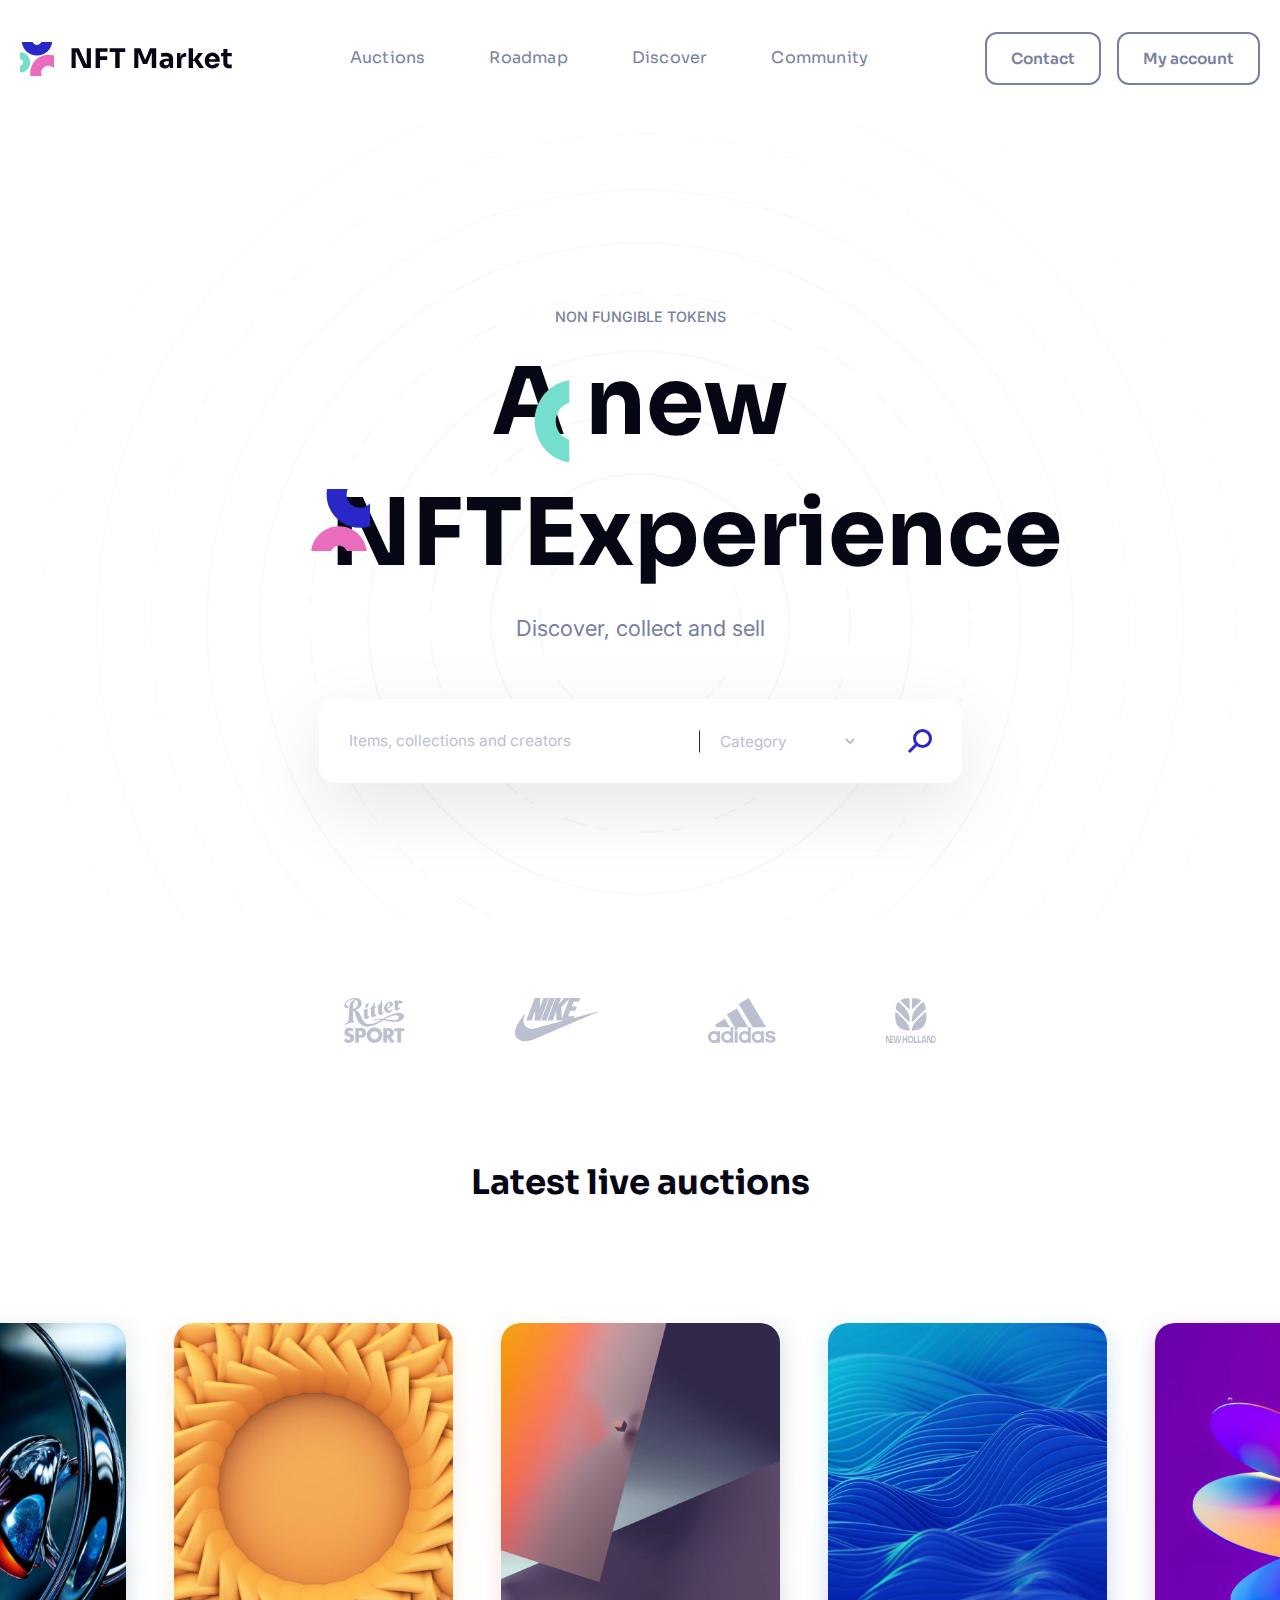
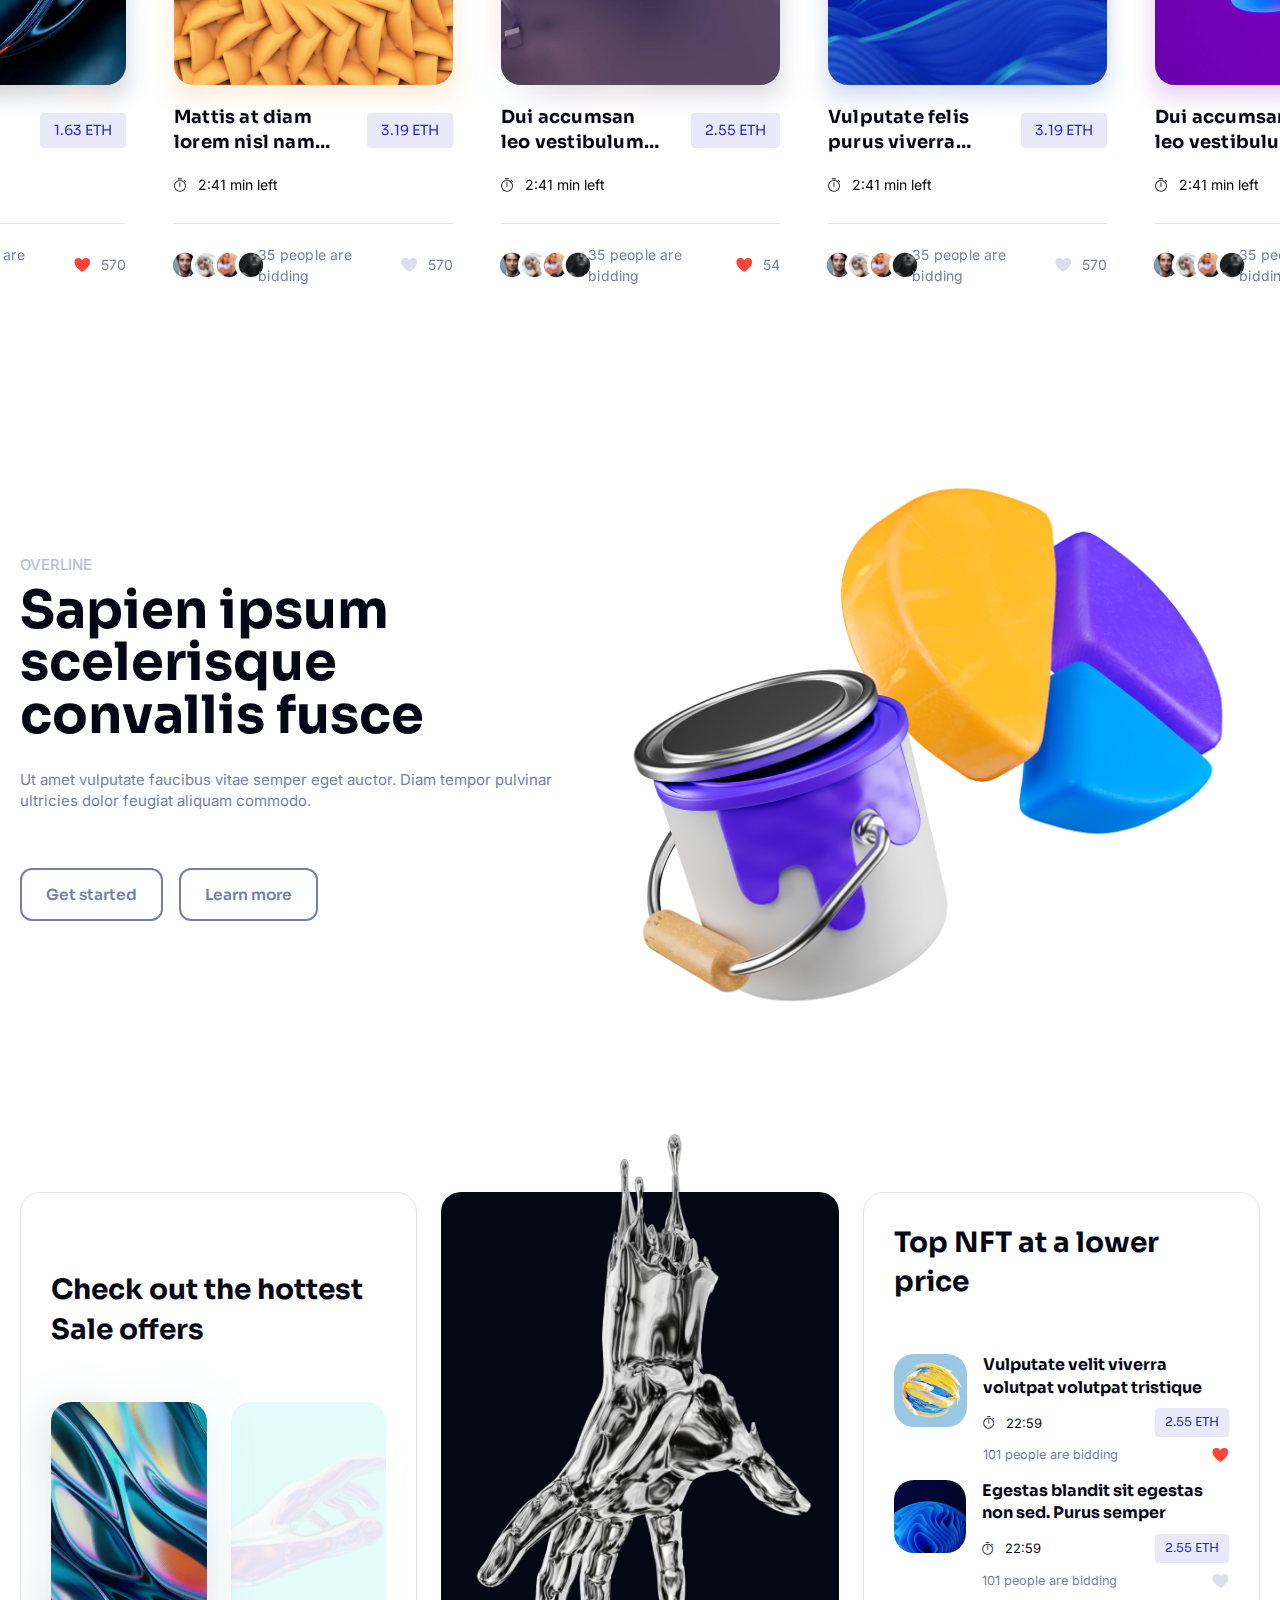
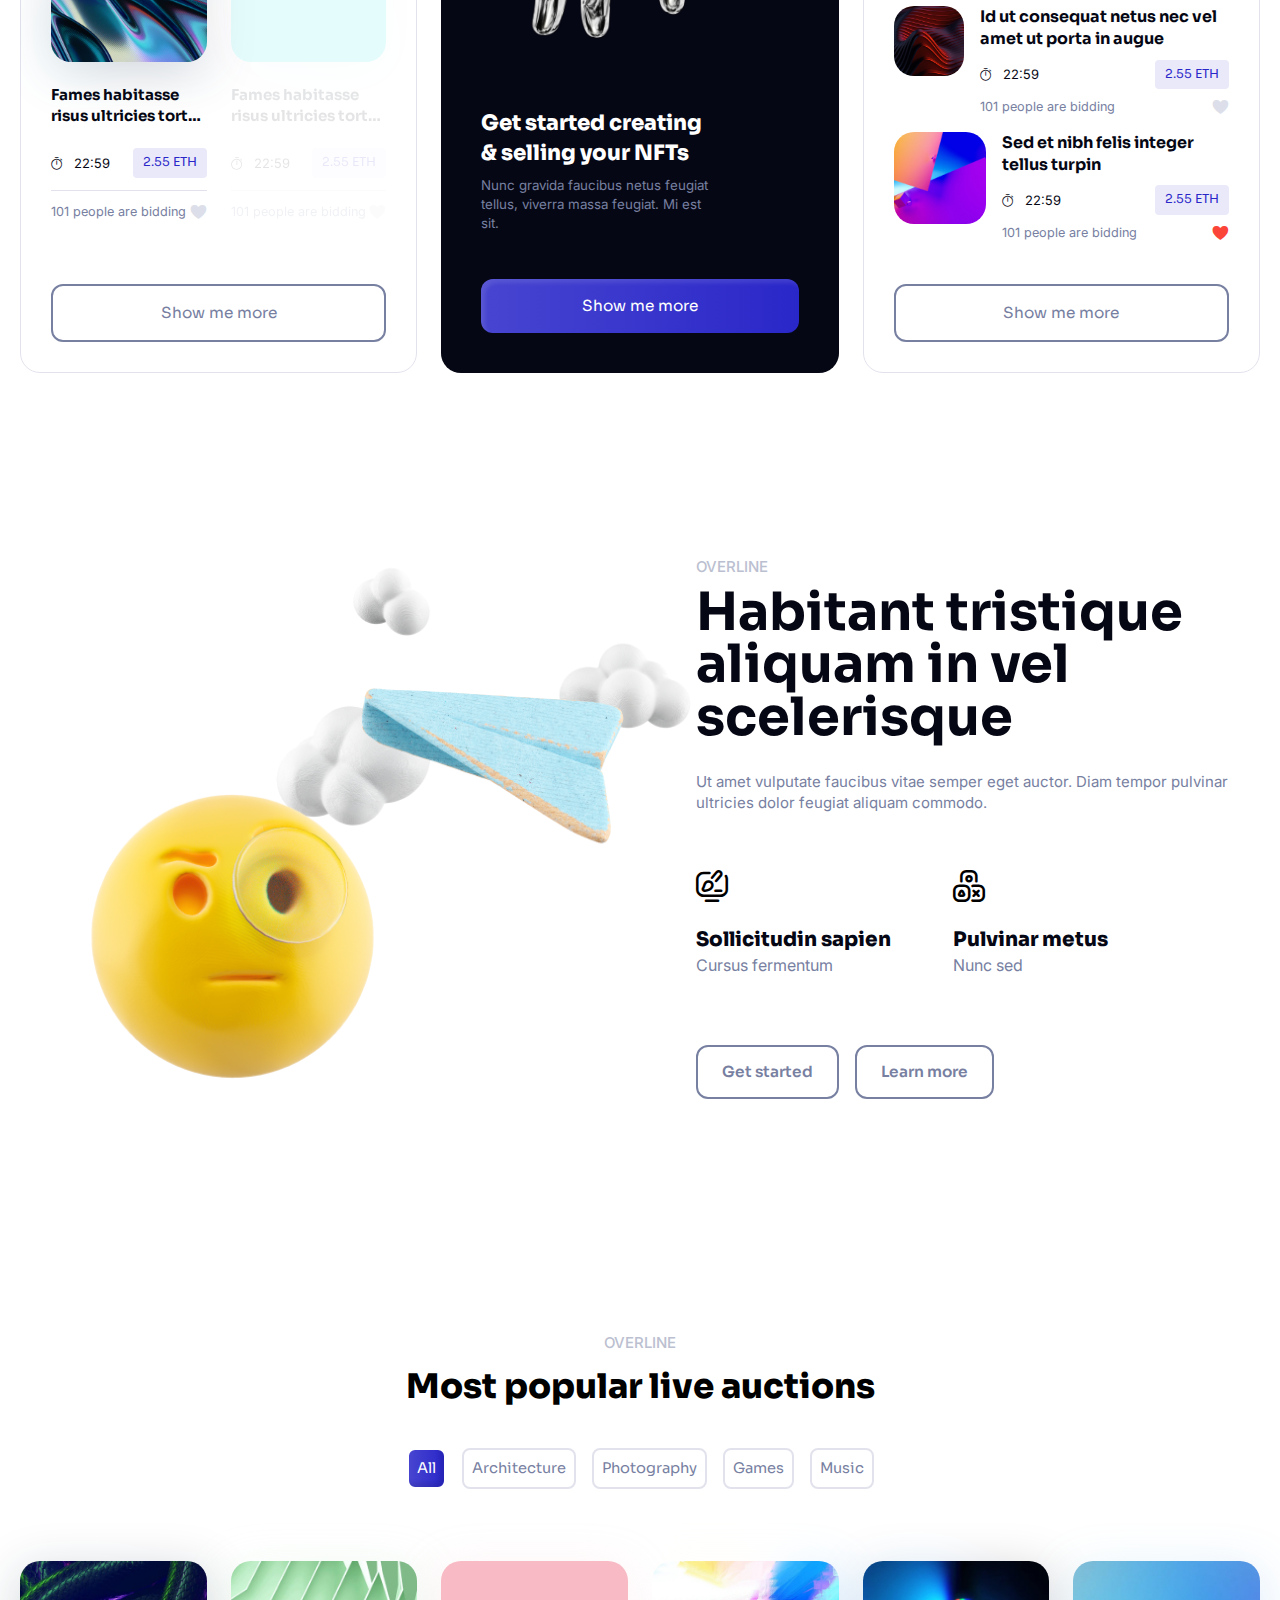
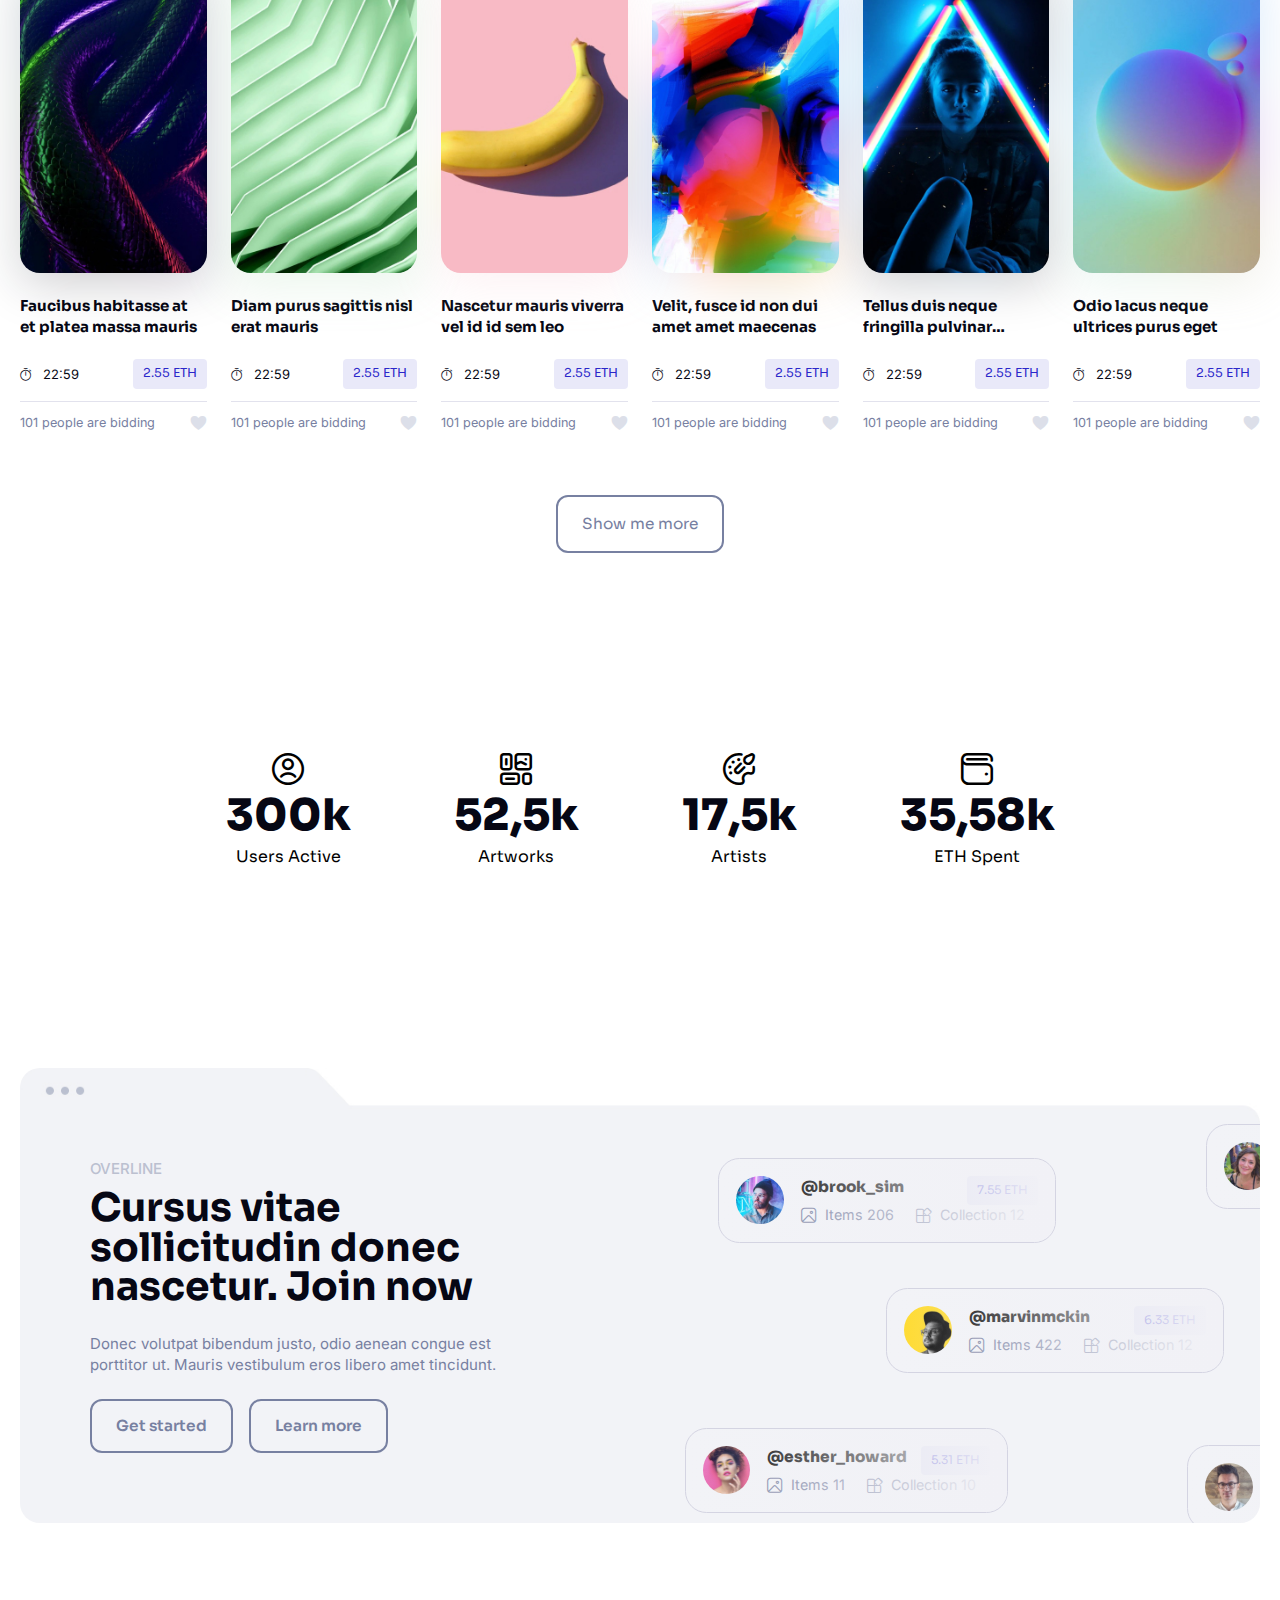
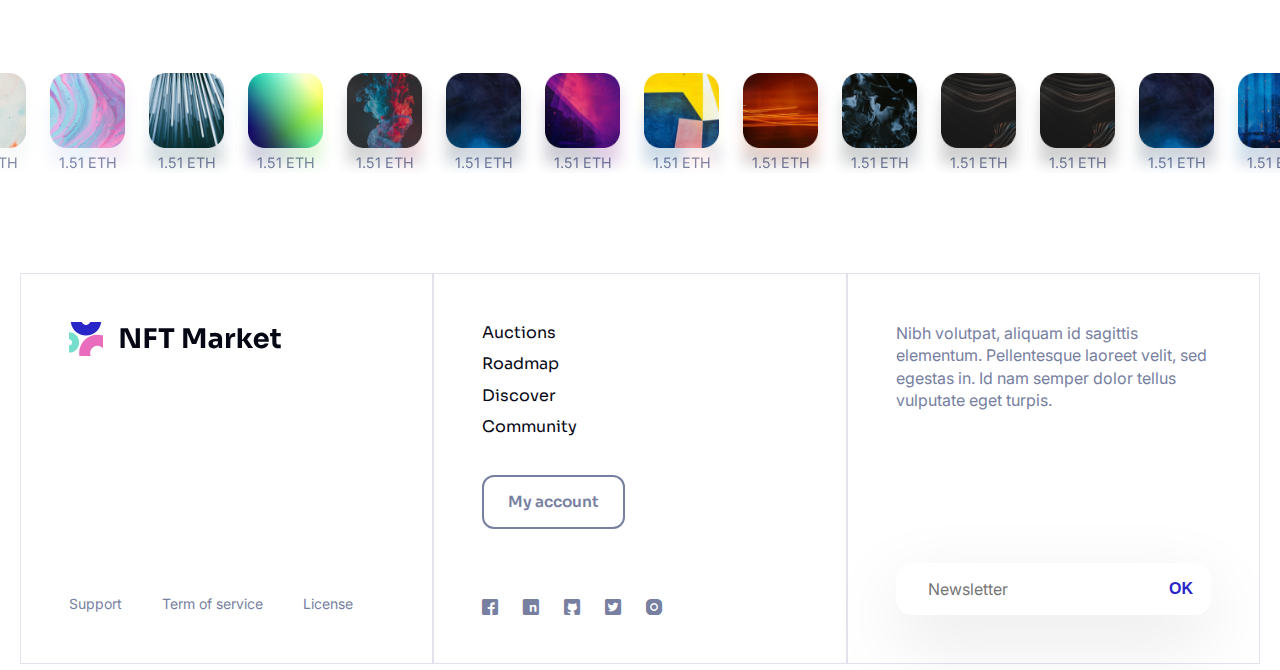
==== commit 91ce4d6d: "17 commit" ====
--- a/index.html
+++ b/index.html
@@ -131,8 +131,8 @@
           <div class="auctions-carousel__picture auctions-carousel__picture_blur-1">
             <img class="auctions-carousel__img" src="./img/auctions/tristique-diam.jpg" alt="Tristique diam a, enim, eros tellus. Viverra etiam">
           </div>
-          <div class="auctions-carousel__content">
-            <div class="auctions-carousel__title-price">
+          <div class="auctions-carousel__content auctions-carousel__content_pad">
+            <div class="auctions-carousel__title-price auctions-carousel__title-price_height">
               <h3 class="auctions-carousel__title">Dui accumsan leo vestibulum ornare eu</h3>
               <span class="auctions-carousel__price">2.55 ETH</span>
             </div>
@@ -153,8 +153,8 @@
           <div class="auctions-carousel__picture auctions-carousel__picture_blur-2">
             <img class="auctions-carousel__img" src="./img/auctions/vulputate.jpg" alt="Dui accumsan leo vestibulum ornare eu">
           </div>
-          <div class="auctions-carousel__content">
-            <div class="auctions-carousel__title-price">
+          <div class="auctions-carousel__content auctions-carousel__content_pad">
+            <div class="auctions-carousel__title-price auctions-carousel__title-price_height">
               <h3 class="auctions-carousel__title">Vulputate felis purus viverra morbi facilisi eget</h3>
               <span class="auctions-carousel__price">3.19 ETH</span>
             </div>
@@ -175,8 +175,8 @@
           <div class="auctions-carousel__picture auctions-carousel__picture_blur-3">
             <img class="auctions-carousel__img" src="./img/auctions/dui-accumsan.jpg" alt="Dui accumsan leo vestibulum ornare eu">
           </div>
-          <div class="auctions-carousel__content">
-            <div class="auctions-carousel__title-price">
+          <div class="auctions-carousel__content auctions-carousel__content_pad">
+            <div class="auctions-carousel__title-price auctions-carousel__title-price_height">
               <h3 class="auctions-carousel__title">Dui accumsan leo vestibulum ornare eu</h3>
               <span class="auctions-carousel__price">1.11 ETH</span>
             </div>
@@ -197,8 +197,8 @@
           <div class="auctions-carousel__picture auctions-carousel__picture_blur-4">
             <img class="auctions-carousel__img" src="./img/auctions/senectus-adipiscing.jpg" alt="Dui accumsan leo vestibulum ornare eu">
           </div>
-          <div class="auctions-carousel__content">
-            <div class="auctions-carousel__title-price">
+          <div class="auctions-carousel__content auctions-carousel__content_pad">
+            <div class="auctions-carousel__title-price auctions-carousel__title-price_height">
               <h3 class="auctions-carousel__title">Senectus adipiscing nascetur accumsan etiam</h3>
               <span class="auctions-carousel__price">1.63 ETH</span>
             </div>
@@ -219,8 +219,8 @@
           <div class="auctions-carousel__picture auctions-carousel__picture_blur-5">
             <img class="auctions-carousel__img" src="./img/auctions/mattis-diam.jpg" alt="Dui accumsan leo vestibulum ornare eu">
           </div>
-          <div class="auctions-carousel__content">
-            <div class="auctions-carousel__title-price">
+          <div class="auctions-carousel__content auctions-carousel__content_pad">
+            <div class="auctions-carousel__title-price auctions-carousel__title-price_height">
               <h3 class="auctions-carousel__title">Mattis at diam lorem nisl nam sed sociis</h3>
               <span class="auctions-carousel__price">3.19 ETH</span>
             </div>
@@ -458,13 +458,14 @@
           <h4 class="popular-auctions__over">Overline</h4>
         <div class="popular-auctions__title">Most popular live auctions</div>
         <ul class="popular-auctions-menu">
-          <li class="popular-auctions-menu__item">Architecture</li>
-          <li class="popular-auctions-menu__item">Photography</li>
-          <li class="popular-auctions-menu__item">Games</li>
-          <li class="popular-auctions-menu__item">Music</li>
+          <li class="popular-auctions-menu__item popular-auctions-menu__item_active" data-class="all">All</li>
+          <li class="popular-auctions-menu__item" data-class="1">Architecture</li>
+          <li class="popular-auctions-menu__item" data-class="2">Photography</li>
+          <li class="popular-auctions-menu__item" data-class="3">Games</li>
+          <li class="popular-auctions-menu__item" data-class="4">Music</li>
         </ul>
         <div class="hottest-sale-offers-carous hottest-sale-offers-carous_pa">
-          <div class="hottest-sale-offers-carous__item">
+          <div class="hottest-sale-offers-carous__item"  data-class="1">
             <div class="hottest-sale-offers-carous__picture hottest-sale-offers-carous__picture_blur-pop-1">
               <img src="./img/popular-auctions/faucibus-habitasse.jpg" alt="Faucibus habitasse at et platea massa mauris">
             </div>
@@ -480,7 +481,7 @@
               </div>
             </div>           
           </div>
-          <div class="hottest-sale-offers-carous__item">
+          <div class="hottest-sale-offers-carous__item"  data-class="2">
             <div class="hottest-sale-offers-carous__picture hottest-sale-offers-carous__picture_blur-pop-2">
               <img src="./img/popular-auctions/diam-purus-sagittis.jpg" alt="Diam purus sagittis nisl erat mauris">
             </div>
@@ -496,7 +497,7 @@
               </div>
             </div>           
           </div>
-          <div class="hottest-sale-offers-carous__item">
+          <div class="hottest-sale-offers-carous__item"  data-class="4">
             <div class="hottest-sale-offers-carous__picture hottest-sale-offers-carous__picture_blur-pop-3">
               <img src="./img/popular-auctions/nascetur-mauris-viverra.jpg" alt="Nascetur mauris viverra vel id id sem leo">
             </div>
@@ -512,7 +513,7 @@
               </div>
             </div>           
           </div>
-          <div class="hottest-sale-offers-carous__item">
+          <div class="hottest-sale-offers-carous__item"  data-class="3">
             <div class="hottest-sale-offers-carous__picture hottest-sale-offers-carous__picture_blur-pop-4">
               <img src="./img/popular-auctions/amet-maecenas.jpg" alt="Velit, fusce id non dui amet amet maecenas">
             </div>
@@ -528,7 +529,7 @@
               </div>
             </div>          
           </div>
-          <div class="hottest-sale-offers-carous__item">
+          <div class="hottest-sale-offers-carous__item"  data-class="2">
             <div class="hottest-sale-offers-carous__picture hottest-sale-offers-carous__picture_blur-pop-5">
               <img src="./img//popular-auctions/tellus-duis-neque.jpg" alt="Tellus duis neque fringilla pulvinar gravida">
             </div>
@@ -544,7 +545,7 @@
               </div>
             </div>           
           </div>
-          <div class="hottest-sale-offers-carous__item">
+          <div class="hottest-sale-offers-carous__item"  data-class="1">
             <div class="hottest-sale-offers-carous__picture hottest-sale-offers-carous__picture_blur-pop-6">
               <img src="./img/popular-auctions/odio-lacus-neque.jpg" alt="Odio lacus neque ultrices purus eget">
             </div>
@@ -921,5 +922,6 @@
   <script src="./js/main-slick.js"></script>
   <script src="./js/main.js"></script>
   <script src="./js/main-counter.js"></script>
+  <script src="./js/main-filter.js"></script>
 </body>
 </html>--- a/css/style.min.css
+++ b/css/style.min.css
@@ -1,2 +1,2 @@
-@use 'sass:math';@font-face{font-family:icons;font-display:swap;src:url(../fonts/icons.woff) format("woff");font-weight:400;font-style:normal}[class*="_icon-"]::before{font-family:"icons";font-style:normal;font-weight:normal;font-variant:normal;text-transform:none;line-height:1;-webkit-font-smoothing:antialiased;-moz-osx-font-smoothing:grayscale}[class*="_icon-"]::before{display:block}._icon-arrow:before{content:"\e900"}._icon-arrow-bottom:before{content:"\e901"}._icon-artists:before{content:"\e902"}._icon-artworks:before{content:"\e903"}._icon-collection:before{content:"\e904"}._icon-eth-spent:before{content:"\e905"}._icon-facebook:before{content:"\e906"}._icon-figures:before{content:"\e907"}._icon-github:before{content:"\e908"}._icon-heart:before{content:"\e909"}._icon-insagram:before{content:"\e90a"}._icon-linkedIn:before{content:"\e90b"}._icon-logo:before{content:"\e90c"}._icon-picture:before{content:"\e90d"}._icon-search:before{content:"\e90e"}._icon-semicircles:before{content:"\e90f"}._icon-time:before{content:"\e910"}._icon-twitter:before{content:"\e911"}._icon-two-semicircles:before{content:"\e912"}._icon-user:before{content:"\e913"}._icon-write:before{content:"\e914"}*,*::before,*::after{margin:0;padding:0;list-style:none;box-sizing:border-box;outline:none;line-height:1.4}img{max-width:100%;height:auto;display:block}a{text-decoration:none}ul,li,ol{list-style:none}body{font-size:1rem;font-family:'Sora', sans-serif}h1,h2,h3,h4{color:#060714}button{border:0;cursor:pointer}fieldset{border:0}.wrapper{min-height:100%;overflow:hidden;display:flex;flex-direction:column}@media (min-width: 768px){.container{max-width:720px}}@media (min-width: 992px){.container{max-width:960px}}@media (min-width: 1200px){.container{max-width:1140px}}@media (min-width: 1400px){.container{max-width:1320px}}.container{max-width:1452px;margin:0 auto;padding:0 20px}.container-fluid{max-width:1833px}.icon-menu{display:none}@media (max-width: 991.98px){.icon-menu{display:block;position:relative;flex:0 0 30px;height:18px;background:0;cursor:pointer;z-index:5}.icon-menu span,.icon-menu::before,.icon-menu::after{content:"";transform:all 0.3s ease 0s;left:0;position:absolute;width:100%;height:2px;background:#000}.icon-menu::before{top:0}.icon-menu::after{bottom:0}.icon-menu span{top:calc(50% - 1px)}.menu-open .icon-menu span{transform:scale(0)}.menu-open .icon-menu::before{transform:rotate(-45deg);top:calc(50% - 1px)}.menu-open .icon-menu::after{transform:rotate(45deg);bottom:calc(50% - 1px)}}.common-btn{display:flex;flex:0 0 auto}.common-btn__item{margin-right:1rem;display:flex}.common-btn__item:last-child{margin-right:0}.common-btn__link{padding:.875rem 1.5rem;border-radius:.75rem;text-decoration:none;font-weight:600;margin-right:1rem;color:#7780a1;border:2px solid #7780a1}@media (max-width: 767px){.common-btn__link{font-size:calc(14px + 3.4 * ((100vw - 320px) / 1920))}}@media (min-width: 767px){.common-btn__link{font-size:calc(14px + 2 * (100vw  / 1920))}}.common-btn__link:last-child{margin-right:0}.common-btn__link:hover{color:#fff;background:linear-gradient(90deg, #4745d0 0%, #2a27c9 100%);box-shadow:-4px -4px 4px 0px rgba(0,0,0,0.1) inset;box-shadow:4px 4px 4px 0px rgba(255,255,255,0.1) inset;border:2px solid #2a27c9}.total-time-price{display:flex;align-items:center;justify-content:space-between}.total-time-price_mb{margin:9px 0}.total-time-price_divider{padding-bottom:12px;margin-bottom:12px;border-bottom:1px solid #E2E2ED}.total-time-price ._icon-time::before{margin-right:12px}.total-time-price__time{display:flex;align-items:center;color:#060714;font-size:14px;font-family:'Inter', sans-serif}.total-time-price__price{color:#2a27c9;background:rgba(42,39,201,0.1);padding:6px 10px;font-size:13px;border-radius:4px}.total-bidding-heart{display:flex;align-items:center;justify-content:space-between}.total-bidding-heart__text{color:#7780a1;font-size:14px;font-family:'Inter', sans-serif}.hottest-offers-btn{display:flex;text-align:center}.hottest-offers-btn_mt{margin-top:43px}.hottest-offers-btn_bg .hottest-offers-btn__link{background:linear-gradient(90deg, #4745d0 0%, #2a27c9 100%);color:#fff;box-shadow:4px 4px 4px 0px rgba(255,255,255,0.1) inset;border:0}.hottest-offers-btn__link{color:#7780a1;width:100%;padding:16px 0;font-size:16px;border:2px solid #7780a1;border-radius:12px}.hottest-offers-btn__link_pad{padding:16px 24px}._icon-heart:before{color:#dcdfe9;font-size:14px;cursor:pointer}._icon-heart_active:before{color:#fb4539}._icon-heart:hover::before{color:#fb4539}.total-block__content{width:46%}.total-block__content_width-jn{width:39%}.total-block__over{color:#bbc0d0;font-size:15px;font-weight:500;font-family:'Inter', sans-serif;text-transform:uppercase}.total-block__title{margin-top:9px;margin-bottom:27px;line-height:1}@media (max-width: 767px){.total-block__title{font-size:calc(30px + 57.8 * ((100vw - 320px) / 1920))}}@media (min-width: 767px){.total-block__title{font-size:calc(30px + 34 * (100vw  / 1920))}}@media (max-width: 767px){.total-block__title_fz{font-size:calc(22px + 44.2 * ((100vw - 320px) / 1920))}}@media (min-width: 767px){.total-block__title_fz{font-size:calc(22px + 26 * (100vw  / 1920))}}.total-block__text{color:#7780a1;margin-bottom:57px;font-weight:400;font-family:'Inter', sans-serif}@media (max-width: 767px){.total-block__text{font-size:calc(13px + 5.1 * ((100vw - 320px) / 1920))}}@media (min-width: 767px){.total-block__text{font-size:calc(13px + 3 * (100vw  / 1920))}}.total-block__text_jn{margin-bottom:24px}.common-icon-text{display:flex;margin-bottom:69px}.common-icon-text__item{margin-right:62px}.common-icon-text__item:last-child{margin-right:0}.common-icon-text__icon:before{display:inherit;font-size:32px}.common-icon-text__title{margin-top:20px;font-size:20px;font-weight:800}.common-icon-text__text{color:#7780a1;font-size:16px;font-weight:400;font-family:'Inter', sans-serif}.header{background:url(../img/header/bg.svg) no-repeat;background-position:center;background-size:contain;width:100%;height:100%;margin-bottom:116px;position:relative}.square-pos__item{position:absolute;text-align:center}.square-pos__item_pos-1{top:419px;left:135px}.square-pos__item_pos-2{top:731px;left:358px}.square-pos__item_pos-3{top:336px;right:189px}.square-pos__item_pos-4{top:617px;right:100px}.square-pos__item_pos-5{top:838px;right:382px}.square-pos__item_pos-6{top:855px;left:-31px}.square-pos__picture{cursor:pointer}.square-pos__picture:hover::after{background:0}.square-pos__picture_blur-1::after{content:'';background:url(../img/header/image-1.svg) no-repeat;width:100%;height:100%;position:absolute;top:16px;left:0;opacity:.2;filter:blur(7px)}.square-pos__picture_blur-2::after{content:'';background:url(../img/header/img-2.svg) no-repeat;width:100%;height:100%;position:absolute;top:16px;left:0;opacity:.2;filter:blur(7px)}.square-pos__picture_blur-3::after{content:'';background:url(../img/header/img-3.svg) no-repeat;width:100%;height:100%;position:absolute;top:16px;left:0;opacity:.2;filter:blur(7px)}.square-pos__picture_blur-4::after{content:'';background:url(../img/header/img-4.svg) no-repeat;width:100%;height:100%;position:absolute;top:16px;left:0;opacity:.2;filter:blur(7px)}.square-pos__picture_blur-5::after{content:'';background:url(../img/header/img-5.svg) no-repeat;width:100%;height:100%;position:absolute;top:16px;left:0;opacity:.2;filter:blur(7px)}.square-pos__picture_blur-6::after{content:'';background:url(../img/header/img-6.svg) no-repeat;width:100%;height:100%;position:absolute;top:16px;left:0;opacity:.2;filter:blur(7px)}.square-pos__price{color:#7780a1;font-size:14px;font-family:'Inter', sans-serif}.top-bar{display:flex;justify-content:space-between;align-items:center;min-height:117px}.menu{display:flex;flex-wrap:wrap;column-gap:64px}.menu__link{color:#7780a1;font-size:16px;letter-spacing:0.2px}.menu__link:hover{color:#2a27c9}.intro{display:flex;flex-direction:column;align-items:center;margin-top:190px}.intro__text{color:#7780a1;margin-bottom:10px;font-family:'Inter', sans-serif;font-weight:500;text-transform:uppercase}@media (max-width: 767px){.intro__text{font-size:calc(13px + 3.4 * ((100vw - 320px) / 1920))}}@media (min-width: 767px){.intro__text{font-size:calc(13px + 2 * (100vw  / 1920))}}.intro__title{color:#060714;width:50%;position:relative;text-align:center}@media (max-width: 767px){.intro__title{font-size:calc(40px + 136 * ((100vw - 320px) / 1920))}}@media (min-width: 767px){.intro__title{font-size:calc(40px + 80 * (100vw  / 1920))}}.intro__new{position:relative}.intro__new::after{content:'';background:url(../img/header/semicircle.svg) no-repeat;width:38px;height:87px;position:absolute;top:35px;right:-49px}.intro__exp::before{content:'';background:url(../img/header/semicircle-two.svg) no-repeat;width:62px;height:62px;position:absolute;bottom:47px;left:-1.375rem}.intro__subtitle{color:#7780a1;margin-top:15px;font-family:'Inter', sans-serif;font-weight:400}@media (max-width: 767px){.intro__subtitle{font-size:calc(18px + 10.2 * ((100vw - 320px) / 1920))}}@media (min-width: 767px){.intro__subtitle{font-size:calc(18px + 6 * (100vw  / 1920))}}.search{display:flex;justify-content:center;margin-top:55px;margin-bottom:215px}.search__gruop{display:flex;align-items:center;background:#fff;min-height:84px;padding:0 30px;box-shadow:0px 25px 75px 0px rgba(6,7,20,0.1);border-radius:16px}.search__input{font-weight:400;font-family:'Inter', sans-serif;border:0}@media (max-width: 767px){.search__input{font-size:calc(14px + 3.4 * ((100vw - 320px) / 1920))}}@media (min-width: 767px){.search__input{font-size:calc(14px + 2 * (100vw  / 1920))}}.search ::-webkit-input-placeholder{color:#bbc0d0}.search ::-moz-placeholder{color:#bbc0d0}.search__select{color:#bbc0d0;background:#fff;font-weight:400;font-family:'Inter', sans-serif;border:1px solid #fff;border-left:1px solid #1F2A47;padding-left:16px;padding-right:46px;margin-left:109px;margin-right:48px}@media (max-width: 767px){.search__select{font-size:calc(14px + 3.4 * ((100vw - 320px) / 1920))}}@media (min-width: 767px){.search__select{font-size:calc(14px + 2 * (100vw  / 1920))}}.search__btn{background:0}.brands{display:flex;justify-content:center}.brands__item{margin-right:110px}.brands__item:last-child{margin-right:0}.auctions{display:flex;flex-direction:column;justify-content:center;align-items:center;margin-bottom:123px}@media (max-width: 767px){.auctions__title{font-size:calc(30px + 10.2 * ((100vw - 320px) / 1920))}}@media (min-width: 767px){.auctions__title{font-size:calc(30px + 6 * (100vw  / 1920))}}.auctions-carousel{margin-top:92px;display:flex;max-width:100%}.auctions-carousel__item{padding:24px}.auctions-carousel__item:last-child{margin-right:0}.auctions-carousel__picture{position:relative}.auctions-carousel__picture_blur-1::after{content:'';background:url(../img/auctions/tristique-diam.jpg) no-repeat;width:100%;height:100%;position:absolute;top:10px;left:0;opacity:.2;filter:blur(12px)}.auctions-carousel__picture_blur-2::after{content:'';background:url(../img/auctions/vulputate.jpg) no-repeat;width:100%;height:100%;position:absolute;top:10px;left:0;opacity:.2;filter:blur(12px)}.auctions-carousel__picture_blur-3::after{content:'';background:url(../img/auctions/dui-accumsan.jpg) no-repeat;width:100%;height:100%;position:absolute;top:10px;left:0;opacity:.2;filter:blur(12px)}.auctions-carousel__picture_blur-4::after{content:'';background:url(../img/auctions/senectus-adipiscing.jpg) no-repeat;width:100%;height:100%;position:absolute;top:10px;left:0;opacity:.2;filter:blur(12px)}.auctions-carousel__picture_blur-5::after{content:'';background:url(../img/auctions/mattis-diam.jpg) no-repeat;width:100%;height:100%;position:absolute;top:10px;left:0;opacity:.2;filter:blur(12px)}.auctions-carousel__picture img{border-radius:20px;position:relative;z-index:1}.auctions-carousel__content{display:flex;flex-direction:column;justify-content:space-between}.auctions-carousel__title-price{display:flex;justify-content:space-between;align-items:center;margin-top:24px;margin-bottom:26px;min-height:75px}.auctions-carousel__title{max-width:60%;line-height:25px;letter-spacing:0.2px;overflow:hidden;text-overflow:ellipsis;display:-webkit-box;-webkit-line-clamp:3;line-height:20px;max-height:60px}@media (max-width: 767px){.auctions-carousel__title{font-size:calc(14px + 10.2 * ((100vw - 320px) / 1920))}}@media (min-width: 767px){.auctions-carousel__title{font-size:calc(14px + 6 * (100vw  / 1920))}}.auctions-carousel__price{color:#2a27c9;background:rgba(42,39,201,0.1);padding:8px 14px;border-radius:4px}.auctions-carousel__time{display:flex;align-items:center;padding-bottom:28px;font-size:14px;font-family:'Inter', sans-serif}.auctions-carousel ._icon-time:before{padding-right:12px}.bidding-people{display:flex;justify-content:space-between;align-items:center;border-top:1px solid;padding-top:20px;color:#7780a1;font-size:14px;font-family:'Inter', sans-serif}.bidding-people__avatars{display:flex}.bidding-people__avatars img{width:32px;margin:0 -5px}.bidding-people__text{line-height:150%;letter-spacing:0.2px;font-size:14px;font-family:'Inter', sans-serif}.bidding-people__counter{display:flex;align-items:center}.bidding-people ._icon-heart::before{margin-right:10px;cursor:pointer}.sapien__inner{display:flex;justify-content:space-between;align-items:center}.hottest-offers-nft{margin:150px 0}.hottest-offers{display:flex}.hottest-offers__col{margin-right:24px;width:33.333%;overflow:hidden}.hottest-offers__col:last-child{margin-right:0}.hottest-offers__col_show{overflow:inherit}.hottest-sale-offers{padding:40px;min-height:100%;display:flex;flex-direction:column;justify-content:flex-end;border:1px solid #E2E2ED;border-radius:20px}.hottest-sale-offers__title{margin-bottom:53px}@media (max-width: 767px){.hottest-sale-offers__title{font-size:calc(20px + 20.4 * ((100vw - 320px) / 1920))}}@media (min-width: 767px){.hottest-sale-offers__title{font-size:calc(20px + 12 * (100vw  / 1920))}}.hottest-sale-offers-carous{display:flex;column-gap:24px}.hottest-sale-offers-carous .slick-track{display:flex}.hottest-sale-offers-carous__item{width:100%;margin-bottom:64px}.hottest-sale-offers-carous__item_opacity{opacity:.1}.hottest-sale-offers-carous__picture{position:relative}.hottest-sale-offers-carous__picture_blur-min-1::after{content:'';background:url(../img/hottest-offers/hottest-sale-offers.jpg) no-repeat;width:100%;height:100%;position:absolute;top:10px;left:0;opacity:.2;filter:blur(25px)}.hottest-sale-offers-carous__picture_blur-min-2::after{content:'';background:url(../img/hottest-offers/fames-habitasesse.jpg) no-repeat;width:100%;height:100%;position:absolute;top:10px;left:0;opacity:.2;filter:blur(25px)}.hottest-sale-offers-carous__picture img{position:relative;z-index:1;border-radius:20px}.hottest-sale-offers-carous__title{margin:22px 0;overflow:hidden;text-overflow:ellipsis;display:-webkit-box;-webkit-line-clamp:2;line-height:20px;max-height:40px}.top-nft__item{display:flex;margin-bottom:16px}.top-nft__item:last-child{margin-bottom:0}.top-nft__picture{margin-right:16px}.top-nft__picture img{border-radius:20px}.get-started-creating{background:#060714;width:100%;height:100%;position:relative;border-radius:20px}.get-started-creating::before{content:"";background:url(../img/hottest-offers/fingers.png) no-repeat;background-size:contain;width:100%;height:100%;display:flex;position:absolute;bottom:80px;left:0}.get-started-creating__content{position:absolute;bottom:0;left:0;padding:0 40px 40px 40px}.get-started-creating__title{width:75%;color:#fff;font-weight:800}@media (max-width: 767px){.get-started-creating__title{font-size:calc(16px + 13.6 * ((100vw - 320px) / 1920))}}@media (min-width: 767px){.get-started-creating__title{font-size:calc(16px + 8 * (100vw  / 1920))}}.get-started-creating__text{width:75%;margin-top:9px;margin-bottom:47px;color:#7780a1;font-weight:400;font-family:'Inter', sans-serif}@media (max-width: 767px){.get-started-creating__text{font-size:calc(12px + 3.4 * ((100vw - 320px) / 1920))}}@media (min-width: 767px){.get-started-creating__text{font-size:calc(12px + 2 * (100vw  / 1920))}}.habitant-tristique-scelerisque{margin-bottom:200px}.tristique-scelerisque{display:flex;justify-content:space-between;align-items:center}.popular-auctions{padding-bottom:100px}.popular-auctions__inner{display:flex;flex-direction:column;align-items:center}.popular-auctions__over{color:#bbc0d0;font-size:15px;font-weight:500;font-family:'Inter', sans-serif;text-transform:uppercase}.popular-auctions__title{margin-top:10px;margin-bottom:38px;font-weight:800}@media (max-width: 767px){.popular-auctions__title{font-size:calc(30px + 10.2 * ((100vw - 320px) / 1920))}}@media (min-width: 767px){.popular-auctions__title{font-size:calc(30px + 6 * (100vw  / 1920))}}.popular-auctions-menu{display:flex;gap:16px;margin-bottom:72px}.popular-auctions-menu__item{padding:8px;color:#7780a1;border:2px solid #E2E2ED;border-radius:8px;cursor:pointer}@media (max-width: 767px){.popular-auctions-menu__item{font-size:calc(13px + 5.1 * ((100vw - 320px) / 1920))}}@media (min-width: 767px){.popular-auctions-menu__item{font-size:calc(13px + 3 * (100vw  / 1920))}}.hottest-sale-offers-carous__picture_blur-pop-1::after{content:'';background:url(../img/popular-auctions/faucibus-habitasse.jpg) no-repeat;width:100%;height:100%;position:absolute;top:10px;left:0;opacity:.2;filter:blur(25px)}.hottest-sale-offers-carous__picture_blur-pop-2::after{content:'';background:url(../img/popular-auctions/diam-purus-sagittis.jpg) no-repeat;width:100%;height:100%;position:absolute;top:10px;left:0;opacity:.2;filter:blur(25px)}.hottest-sale-offers-carous__picture_blur-pop-3::after{content:'';background:url(../img/popular-auctions/nascetur-mauris-viverra.jpg) no-repeat;width:100%;height:100%;position:absolute;top:10px;left:0;opacity:.2;filter:blur(25px)}.hottest-sale-offers-carous__picture_blur-pop-4::after{content:'';background:url(../img/popular-auctions/amet-maecenas.jpg) no-repeat;width:100%;height:100%;position:absolute;top:10px;left:0;opacity:.2;filter:blur(25px)}.hottest-sale-offers-carous__picture_blur-pop-5::after{content:'';background:url(../img/popular-auctions/tellus-duis-neque.jpg) no-repeat;width:100%;height:100%;position:absolute;top:10px;left:0;opacity:.2;filter:blur(25px)}.hottest-sale-offers-carous__picture_blur-pop-6::after{content:'';background:url(../img/popular-auctions/odio-lacus-neque.jpg) no-repeat;width:100%;height:100%;position:absolute;top:10px;left:0;opacity:.2;filter:blur(25px)}.detail-count{padding:100px 0}.detail-numb{display:flex;justify-content:center;align-items:center;column-gap:103px;row-gap:35px;flex-wrap:wrap}.detail-numb__item{display:flex;flex-direction:column;align-items:center}.detail-numb__icon{display:inherit;font-size:32px}.detail-numb__numb{color:#060714;font-weight:800}@media (max-width: 767px){.detail-numb__numb{font-size:calc(35px + 22.1 * ((100vw - 320px) / 1920))}}@media (min-width: 767px){.detail-numb__numb{font-size:calc(35px + 13 * (100vw  / 1920))}}.join-now{margin-top:100px;margin-bottom:150px}.join-now-col{background:url(../img/join-now/join-now.jpg) no-repeat;background-size:cover;width:100%;height:100%;padding-left:118px;padding-top:90px;padding-bottom:90px;display:flex;align-items:end;position:relative;border-radius:20px;overflow:hidden}.user{display:flex;padding:17px;min-width:460px;position:relative;border:1px solid #D4D4E2;border-radius:21.5px}.user_pos-1{position:absolute;top:90px;right:204px}.user_pos-2{position:absolute;top:56px;right:-284px}.user_pos-3{position:absolute;top:220px;right:36px}.user_pos-4{position:absolute;top:360px;right:252px}.user_pos-5{position:absolute;top:377px;right:-256px}.user::before{content:'';background:linear-gradient(90deg, rgba(241,241,246,0) 0%, #f1f1f6 100%);width:100%;height:100%;position:absolute;top:0;left:0;border-radius:21.5px}.user__avatar{margin-right:17px}.user__content{width:100%}.user__title-price{display:flex;justify-content:space-between}.user__items-conect{display:flex;color:#7780a1;column-gap:22px}.user__title{font-weight:800}@media (max-width: 767px){.user__title{font-size:calc(12px + 8.5 * ((100vw - 320px) / 1920))}}@media (min-width: 767px){.user__title{font-size:calc(12px + 5 * (100vw  / 1920))}}.user__text{font-family:'Inter', sans-serif}@media (max-width: 767px){.user__text{font-size:calc(11px + 8.5 * ((100vw - 320px) / 1920))}}@media (min-width: 767px){.user__text{font-size:calc(11px + 5 * (100vw  / 1920))}}.user__price{color:#2a27c9;background:rgba(42,39,201,0.1);padding:6px 10px;border-radius:4px}@media (max-width: 767px){.user__price{font-size:calc(10px + 5.1 * ((100vw - 320px) / 1920))}}@media (min-width: 767px){.user__price{font-size:calc(10px + 3 * (100vw  / 1920))}}.user__item{display:flex;align-items:center}.user__icon{margin-right:8px}.pictur-mini{margin-bottom:100px}.pictur-mini-carous__item{display:flex !important;flex-direction:column;align-items:center;margin-right:24px}.pictur-mini-carous__item:last-child{margin-right:0}.pictur-mini-carous__picture{position:relative;margin-bottom:5px}.pictur-mini-carous__picture_blur-pic-0::after{content:'';background:url(../img/pictur-mini-carous/pictur-mini-0.jpg) no-repeat;width:100%;height:100%;position:absolute;top:16px;left:0;opacity:.2;filter:blur(7px)}.pictur-mini-carous__picture_blur-pic-1::after{content:'';background:url(../img/pictur-mini-carous/pictur-mini-1.jpg) no-repeat;width:100%;height:100%;position:absolute;top:16px;left:0;opacity:.2;filter:blur(7px)}.pictur-mini-carous__picture_blur-pic-2::after{content:'';background:url(../img/pictur-mini-carous/pictur-mini-2.jpg) no-repeat;width:100%;height:100%;position:absolute;top:16px;left:0;opacity:.2;filter:blur(7px)}.pictur-mini-carous__picture_blur-pic-3::after{content:'';background:url(../img/pictur-mini-carous/pictur-mini-3.jpg) no-repeat;width:100%;height:100%;position:absolute;top:16px;left:0;opacity:.2;filter:blur(7px)}.pictur-mini-carous__picture_blur-pic-4::after{content:'';background:url(../img/pictur-mini-carous/pictur-mini-4.jpg) no-repeat;width:100%;height:100%;position:absolute;top:16px;left:0;opacity:.2;filter:blur(7px)}.pictur-mini-carous__picture_blur-pic-5::after{content:'';background:url(../img/pictur-mini-carous/pictur-mini-5.jpg) no-repeat;width:100%;height:100%;position:absolute;top:16px;left:0;opacity:.2;filter:blur(7px)}.pictur-mini-carous__picture_blur-pic-6::after{content:'';background:url(../img/pictur-mini-carous/pictur-mini-6.jpg) no-repeat;width:100%;height:100%;position:absolute;top:16px;left:0;opacity:.2;filter:blur(7px)}.pictur-mini-carous__picture_blur-pic-7::after{content:'';background:url(../img/pictur-mini-carous/pictur-mini-7.jpg) no-repeat;width:100%;height:100%;position:absolute;top:16px;left:0;opacity:.2;filter:blur(7px)}.pictur-mini-carous__picture_blur-pic-8::after{content:'';background:url(../img/pictur-mini-carous/pictur-mini-8.jpg) no-repeat;width:100%;height:100%;position:absolute;top:16px;left:0;opacity:.2;filter:blur(7px)}.pictur-mini-carous__picture_blur-pic-9::after{content:'';background:url(../img/pictur-mini-carous/pictur-mini-9.jpg) no-repeat;width:100%;height:100%;position:absolute;top:16px;left:0;opacity:.2;filter:blur(7px)}.pictur-mini-carous__picture_blur-pic-10::after{content:'';background:url(../img/pictur-mini-carous/pictur-mini-10.jpg) no-repeat;width:100%;height:100%;position:absolute;top:16px;left:0;opacity:.2;filter:blur(7px)}.pictur-mini-carous__picture_blur-pic-11::after{content:'';background:url(../img/pictur-mini-carous/pictur-mini-11.jpg) no-repeat;width:100%;height:100%;position:absolute;top:16px;left:0;opacity:.2;filter:blur(7px)}.pictur-mini-carous__picture_blur-pic-12::after{content:'';background:url(../img/pictur-mini-carous/pictur-mini-12.jpg) no-repeat;width:100%;height:100%;position:absolute;top:16px;left:0;opacity:.2;filter:blur(7px)}.pictur-mini-carous__picture_blur-pic-13::after{content:'';background:url(../img/pictur-mini-carous/pictur-mini-13.jpg) no-repeat;width:100%;height:100%;position:absolute;top:16px;left:0;opacity:.2;filter:blur(7px)}.pictur-mini-carous__picture_blur-pic-14::after{content:'';background:url(../img/pictur-mini-carous/pictur-mini-14.jpg) no-repeat;width:100%;height:100%;position:absolute;top:16px;left:0;opacity:.2;filter:blur(7px)}.pictur-mini-carous__picture_blur-pic-15::after{content:'';background:url(../img/pictur-mini-carous/pictur-mini-15.jpg) no-repeat;width:100%;height:100%;position:absolute;top:16px;left:0;opacity:.2;filter:blur(7px)}.pictur-mini-carous__picture_blur-pic-16::after{content:'';background:url(../img/pictur-mini-carous/pictur-mini-16.jpg) no-repeat;width:100%;height:100%;position:absolute;top:16px;left:0;opacity:.2;filter:blur(7px)}.pictur-mini-carous__picture_blur-pic-17::after{content:'';background:url(../img/pictur-mini-carous/pictur-mini-17.jpg) no-repeat;width:100%;height:100%;position:absolute;top:16px;left:0;opacity:.2;filter:blur(7px)}.pictur-mini-carous__picture_blur-pic-18::after{content:'';background:url(../img/pictur-mini-carous/pictur-mini-18.jpg) no-repeat;width:100%;height:100%;position:absolute;top:16px;left:0;opacity:.2;filter:blur(7px)}.pictur-mini-carous__price{color:#7780a1;font-weight:400;font-family:'Inter', sans-serif}@media (max-width: 767px){.pictur-mini-carous__price{font-size:calc(11px + 8.5 * ((100vw - 320px) / 1920))}}@media (min-width: 767px){.pictur-mini-carous__price{font-size:calc(11px + 5 * (100vw  / 1920))}}.footer{min-height:397px}.footer-col{display:flex}.footer-col__item{width:33.333%;padding:3rem;display:flex;flex-direction:column;justify-content:space-between;border:1px solid #E2E2ED}.footer-col__text{color:#7780a1;font-size:16px;font-weight:400;font-family:'Inter', sans-serif}.footer-support{display:flex;column-gap:40px;flex-wrap:wrap}.footer-support__link{color:#7780a1;font-size:14px;font-weight:400;font-family:'Inter', sans-serif}.footer-menu{display:flex;flex-direction:column;gap:9px;margin-bottom:2.3125rem}.footer-menu__link{color:#060714;font-size:16px}.social{display:flex;gap:25px;margin-top:70px}.social__link{color:#7780a1}.social__icon:hover{color:#2a27c9}.footer-news{position:relative}.footer-news__input{height:3.25rem;width:100%;color:#7780a1;padding:0 2rem;font-size:16px;font-weight:400;font-family:'Inter', sans-serif;border:0;border-radius:1rem;background:#fff;box-shadow:0px 25px 75px 0px rgba(6,7,20,0.1)}.footer-news__btn{position:absolute;right:1.125rem;top:.9375rem;color:#2a27c9;background:0;font-size:16px;font-weight:800}@media (max-width: 1399.99px){.join-now-col{padding-left:70px;padding-bottom:70px}.total-block__content_width-jn{width:42%}.user{min-width:auto}.hottest-sale-offers{padding:30px}}@media (max-width: 1199.98px){.user_pos-1{right:125px}.user_pos-4{right:161px}.footer-col__item{padding:30px}}@media (max-width: 991.98px){.intro{margin-top:80px}.search{margin-bottom:150px}.common-btn_hide{display:none}.menu-nav{display:none}.sapien__inner{flex-direction:column-reverse;flex-wrap:wrap}.total-block__content_width{width:100%}.hottest-sale-offers-carous_pa{flex-wrap:wrap;justify-content:center}.hottest-sale-offers-carous_pa .hottest-sale-offers-carous__item{width:23.33%}.join-now-col{padding-top:70px;padding-left:30px;padding-bottom:30px}.user{padding:12px}.user_pos-1{top:72px;right:46px}.user_pos-3{top:189px;right:-16px}.user_pos-4{top:308px;right:67px}.user_pos-5{top:295px}.hottest-offers{flex-wrap:wrap}.hottest-offers__col{width:100%;margin-right:0;margin-bottom:20px;display:flex;justify-content:center}.hottest-sale-offers{width:447px}.tristique-scelerisque{flex-wrap:wrap}.footer-col__item{padding:25px}}@media (max-width: 842px){.intro__title{width:100%}.total-block__content_width-jn{width:46%}}@media (max-width: 767.98px){.common-btn__link{padding:.625rem 1rem}.total-block__content_width-jn{width:50%}.total-block__title{margin-bottom:17px}.logo{flex:0 0 150px}.intro{margin-top:55px}.search{margin-bottom:100px}.search__gruop{min-height:70px}.search__select{margin-left:25px;margin-right:25px;padding-right:0}.search::placeholder{width:100%}.brands__item{margin-right:60px}.auctions-carousel__item{padding:12px}.detail-numb{column-gap:65px}.hottest-sale-offers-carous_pa .hottest-sale-offers-carous__item{width:29%}.join-now-col{padding-left:25px;padding-bottom:25px}.user{padding:7px}.user__avatar{margin-right:10px}.user__avatar img{width:50px;height:50px}.user__items-conect{column-gap:10px}.user__icon{margin-right:5px;font-size:12px}.user_pos-1{right:23px}.user_pos-2{right:-242px}.user_pos-3{top:165px}.user_pos-4{top:251px;right:46px}.user_pos-5{top:241px;right:-212px}.user__price{padding:4px 6px}.footer-col{flex-wrap:wrap}.footer-col__item{width:100%}}@media (max-width: 646px){.total-block__content_width-jn{width:60%}.user_pos-1{right:-85px}.user_pos-2{display:none}.user_pos-3{right:-113px}.user_pos-4{right:-82px}.user_pos-5{display:none}}@media (max-width: 575.98px){.square-pos{display:none}.intro{margin-top:20px}.search__gruop{padding:0 15px;min-height:60px}.search label{width:50%}.search__select{width:40%;margin-left:15px;margin-right:15px;padding-left:5px}.search__btn{width:10%}.search__btn img{width:21px}.brands__item{margin-right:30px}.common-btn__link{padding:.5rem .875rem}.detail-numb{row-gap:50px}.detail-numb__item{width:100%}.hottest-sale-offers-carous_pa .hottest-sale-offers-carous__item{width:39%}}@media (max-width: 500px){.auctions-carousel__item{padding:10px}.common-btn__link{padding:12px 15px}.hottest-sale-offers-carous{column-gap:20px}.hottest-sale-offers-carous_pa .hottest-sale-offers-carous__item{width:46%}.user{display:none}.total-block__content_width-jn{width:100%}.join-now-col{padding-right:25px}}@media (max-width: 418px){.popular-auctions-menu{flex-wrap:wrap}}
+@use 'sass:math';@font-face{font-family:icons;font-display:swap;src:url(../fonts/icons.woff) format("woff");font-weight:400;font-style:normal}[class*="_icon-"]::before{font-family:"icons";font-style:normal;font-weight:normal;font-variant:normal;text-transform:none;line-height:1;-webkit-font-smoothing:antialiased;-moz-osx-font-smoothing:grayscale}[class*="_icon-"]::before{display:block}._icon-arrow:before{content:"\e900"}._icon-arrow-bottom:before{content:"\e901"}._icon-artists:before{content:"\e902"}._icon-artworks:before{content:"\e903"}._icon-collection:before{content:"\e904"}._icon-eth-spent:before{content:"\e905"}._icon-facebook:before{content:"\e906"}._icon-figures:before{content:"\e907"}._icon-github:before{content:"\e908"}._icon-heart:before{content:"\e909"}._icon-insagram:before{content:"\e90a"}._icon-linkedIn:before{content:"\e90b"}._icon-logo:before{content:"\e90c"}._icon-picture:before{content:"\e90d"}._icon-search:before{content:"\e90e"}._icon-semicircles:before{content:"\e90f"}._icon-time:before{content:"\e910"}._icon-twitter:before{content:"\e911"}._icon-two-semicircles:before{content:"\e912"}._icon-user:before{content:"\e913"}._icon-write:before{content:"\e914"}*,*::before,*::after{margin:0;padding:0;list-style:none;box-sizing:border-box;outline:none;line-height:1.4}img{max-width:100%;height:auto;display:block}a{text-decoration:none}ul,li,ol{list-style:none}body{font-size:1rem;font-family:'Sora', sans-serif}h1,h2,h3,h4{color:#060714}button{border:0;cursor:pointer}fieldset{border:0}.wrapper{min-height:100%;overflow:hidden;display:flex;flex-direction:column}@media (min-width: 768px){.container{max-width:720px}}@media (min-width: 992px){.container{max-width:960px}}@media (min-width: 1200px){.container{max-width:1140px}}@media (min-width: 1400px){.container{max-width:1320px}}.container{max-width:1452px;margin:0 auto;padding:0 20px}.container-fluid{max-width:1833px}.icon-menu{display:none}@media (max-width: 991.98px){.icon-menu{display:block;position:relative;flex:0 0 30px;height:18px;background:0;cursor:pointer;z-index:5}.icon-menu span,.icon-menu::before,.icon-menu::after{content:"";transform:all 0.3s ease 0s;left:0;position:absolute;width:100%;height:2px;background:#000}.icon-menu::before{top:0}.icon-menu::after{bottom:0}.icon-menu span{top:calc(50% - 1px)}.menu-open .icon-menu span{transform:scale(0)}.menu-open .icon-menu::before{transform:rotate(-45deg);top:calc(50% - 1px)}.menu-open .icon-menu::after{transform:rotate(45deg);bottom:calc(50% - 1px)}}.common-btn{display:flex;flex:0 0 auto}.common-btn__item{margin-right:1rem;display:flex}.common-btn__item:last-child{margin-right:0}.common-btn__link{padding:.875rem 1.5rem;border-radius:.75rem;text-decoration:none;font-weight:600;margin-right:1rem;color:#7780a1;border:2px solid #7780a1}@media (max-width: 767px){.common-btn__link{font-size:calc(14px + 3.4 * ((100vw - 320px) / 1920))}}@media (min-width: 767px){.common-btn__link{font-size:calc(14px + 2 * (100vw  / 1920))}}.common-btn__link:last-child{margin-right:0}.common-btn__link:hover{color:#fff;background:linear-gradient(90deg, #4745d0 0%, #2a27c9 100%);box-shadow:4px 4px 4px 0px rgba(255,255,255,0.1) inset;border:2px solid #fff}.total-time-price{display:flex;align-items:center;justify-content:space-between}.total-time-price_mb{margin:9px 0}.total-time-price_divider{padding-bottom:12px;margin-bottom:12px;border-bottom:1px solid #E2E2ED}.total-time-price ._icon-time::before{margin-right:12px}.total-time-price__time{display:flex;align-items:center;color:#060714;font-family:'Inter', sans-serif}@media (max-width: 767px){.total-time-price__time{font-size:calc(11px + 5.1 * ((100vw - 320px) / 1920))}}@media (min-width: 767px){.total-time-price__time{font-size:calc(11px + 3 * (100vw  / 1920))}}.total-time-price__price{color:#2a27c9;background:rgba(42,39,201,0.1);padding:6px 10px;border-radius:4px}@media (max-width: 767px){.total-time-price__price{font-size:calc(11px + 3.4 * ((100vw - 320px) / 1920))}}@media (min-width: 767px){.total-time-price__price{font-size:calc(11px + 2 * (100vw  / 1920))}}.total-bidding-heart{display:flex;align-items:center;justify-content:space-between}.total-bidding-heart__text{color:#7780a1;font-family:'Inter', sans-serif}@media (max-width: 767px){.total-bidding-heart__text{font-size:calc(10px + 6.8 * ((100vw - 320px) / 1920))}}@media (min-width: 767px){.total-bidding-heart__text{font-size:calc(10px + 4 * (100vw  / 1920))}}.hottest-offers-btn{display:flex;text-align:center}.hottest-offers-btn_mt{margin-top:43px}.hottest-offers-btn_bg .hottest-offers-btn__link{background:linear-gradient(90deg, #4745d0 0%, #2a27c9 100%);color:#fff;box-shadow:4px 4px 4px 0px rgba(255,255,255,0.1) inset;border:0}.hottest-offers-btn__link{color:#7780a1;width:100%;padding:16px 0;border:2px solid #7780a1;border-radius:12px}@media (max-width: 767px){.hottest-offers-btn__link{font-size:calc(14px + 3.4 * ((100vw - 320px) / 1920))}}@media (min-width: 767px){.hottest-offers-btn__link{font-size:calc(14px + 2 * (100vw  / 1920))}}.hottest-offers-btn__link_pad{padding:16px 24px}._icon-heart:before{color:#dcdfe9;font-size:14px;cursor:pointer}._icon-heart_active:before{color:#fb4539}._icon-heart:hover::before{color:#fb4539}.total-block__content{width:46%}.total-block__content_width-jn{width:39%}.total-block__over{color:#bbc0d0;font-size:15px;font-weight:500;font-family:'Inter', sans-serif;text-transform:uppercase}.total-block__title{margin-top:9px;margin-bottom:27px;line-height:1}@media (max-width: 767px){.total-block__title{font-size:calc(30px + 57.8 * ((100vw - 320px) / 1920))}}@media (min-width: 767px){.total-block__title{font-size:calc(30px + 34 * (100vw  / 1920))}}@media (max-width: 767px){.total-block__title_fz{font-size:calc(22px + 44.2 * ((100vw - 320px) / 1920))}}@media (min-width: 767px){.total-block__title_fz{font-size:calc(22px + 26 * (100vw  / 1920))}}.total-block__text{color:#7780a1;margin-bottom:57px;font-weight:400;font-family:'Inter', sans-serif}@media (max-width: 767px){.total-block__text{font-size:calc(13px + 5.1 * ((100vw - 320px) / 1920))}}@media (min-width: 767px){.total-block__text{font-size:calc(13px + 3 * (100vw  / 1920))}}.total-block__text_jn{margin-bottom:24px}.common-icon-text{display:flex;margin-bottom:69px}.common-icon-text__item{margin-right:62px}.common-icon-text__item:last-child{margin-right:0}.common-icon-text__icon:before{display:inherit;font-size:32px}.common-icon-text__title{margin-top:20px;font-size:20px;font-weight:800}.common-icon-text__text{color:#7780a1;font-size:16px;font-weight:400;font-family:'Inter', sans-serif}.header{background:url(../img/header/bg.svg) no-repeat;background-position:center;background-size:contain;width:100%;height:100%;margin-bottom:116px;position:relative}.square-pos__item{position:absolute;text-align:center}.square-pos__item_pos-1{top:419px;left:135px}.square-pos__item_pos-2{top:731px;left:358px}.square-pos__item_pos-3{top:336px;right:189px}.square-pos__item_pos-4{top:617px;right:100px}.square-pos__item_pos-5{top:838px;right:382px}.square-pos__item_pos-6{top:855px;left:-31px}.square-pos__picture{cursor:pointer}.square-pos__picture:hover::after{background:0}.square-pos__picture_blur-1::after{content:'';background:url(../img/header/image-1.svg) no-repeat;width:100%;height:100%;position:absolute;top:16px;left:0;opacity:.2;filter:blur(7px)}.square-pos__picture_blur-2::after{content:'';background:url(../img/header/img-2.svg) no-repeat;width:100%;height:100%;position:absolute;top:16px;left:0;opacity:.2;filter:blur(7px)}.square-pos__picture_blur-3::after{content:'';background:url(../img/header/img-3.svg) no-repeat;width:100%;height:100%;position:absolute;top:16px;left:0;opacity:.2;filter:blur(7px)}.square-pos__picture_blur-4::after{content:'';background:url(../img/header/img-4.svg) no-repeat;width:100%;height:100%;position:absolute;top:16px;left:0;opacity:.2;filter:blur(7px)}.square-pos__picture_blur-5::after{content:'';background:url(../img/header/img-5.svg) no-repeat;width:100%;height:100%;position:absolute;top:16px;left:0;opacity:.2;filter:blur(7px)}.square-pos__picture_blur-6::after{content:'';background:url(../img/header/img-6.svg) no-repeat;width:100%;height:100%;position:absolute;top:16px;left:0;opacity:.2;filter:blur(7px)}.square-pos__price{color:#7780a1;font-size:14px;font-family:'Inter', sans-serif}.top-bar{display:flex;justify-content:space-between;align-items:center;min-height:117px}.menu{display:flex;flex-wrap:wrap;column-gap:64px}.menu__link{color:#7780a1;font-size:16px;letter-spacing:0.2px}.menu__link:hover{color:#2a27c9}.intro{display:flex;flex-direction:column;align-items:center;margin-top:190px}.intro__text{color:#7780a1;margin-bottom:10px;font-family:'Inter', sans-serif;font-weight:500;text-transform:uppercase}@media (max-width: 767px){.intro__text{font-size:calc(13px + 3.4 * ((100vw - 320px) / 1920))}}@media (min-width: 767px){.intro__text{font-size:calc(13px + 2 * (100vw  / 1920))}}.intro__title{color:#060714;width:50%;position:relative;text-align:center}@media (max-width: 767px){.intro__title{font-size:calc(40px + 136 * ((100vw - 320px) / 1920))}}@media (min-width: 767px){.intro__title{font-size:calc(40px + 80 * (100vw  / 1920))}}.intro__new{position:relative}.intro__new::after{content:'';background:url(../img/header/semicircle.svg) no-repeat;width:38px;height:87px;position:absolute;top:35px;right:-49px}.intro__exp::before{content:'';background:url(../img/header/semicircle-two.svg) no-repeat;width:62px;height:62px;position:absolute;bottom:47px;left:-1.375rem}.intro__subtitle{color:#7780a1;margin-top:15px;font-family:'Inter', sans-serif;font-weight:400}@media (max-width: 767px){.intro__subtitle{font-size:calc(18px + 10.2 * ((100vw - 320px) / 1920))}}@media (min-width: 767px){.intro__subtitle{font-size:calc(18px + 6 * (100vw  / 1920))}}.search{display:flex;justify-content:center;margin-top:55px;margin-bottom:215px}.search__gruop{display:flex;align-items:center;background:#fff;min-height:84px;padding:0 30px;box-shadow:0px 25px 75px 0px rgba(6,7,20,0.1);border-radius:16px}.search__input{font-weight:400;font-family:'Inter', sans-serif;border:0}@media (max-width: 767px){.search__input{font-size:calc(14px + 3.4 * ((100vw - 320px) / 1920))}}@media (min-width: 767px){.search__input{font-size:calc(14px + 2 * (100vw  / 1920))}}.search ::-webkit-input-placeholder{color:#bbc0d0}.search ::-moz-placeholder{color:#bbc0d0}.search__select{color:#bbc0d0;background:#fff;font-weight:400;font-family:'Inter', sans-serif;border:1px solid #fff;border-left:1px solid #1F2A47;padding-left:16px;padding-right:46px;margin-left:109px;margin-right:48px}@media (max-width: 767px){.search__select{font-size:calc(14px + 3.4 * ((100vw - 320px) / 1920))}}@media (min-width: 767px){.search__select{font-size:calc(14px + 2 * (100vw  / 1920))}}.search__btn{background:0}.brands{display:flex;justify-content:center}.brands__item{margin-right:110px}.brands__item:last-child{margin-right:0}.auctions{display:flex;flex-direction:column;justify-content:center;align-items:center;margin-bottom:123px}@media (max-width: 767px){.auctions__title{font-size:calc(30px + 10.2 * ((100vw - 320px) / 1920))}}@media (min-width: 767px){.auctions__title{font-size:calc(30px + 6 * (100vw  / 1920))}}.auctions-carousel{margin-top:92px;display:flex;max-width:100%;/*! autoprefixer: on */}.auctions-carousel__item{padding:24px}.auctions-carousel__item:last-child{margin-right:0}.auctions-carousel__picture{position:relative}.auctions-carousel__picture_blur-1::after{content:'';background:url(../img/auctions/tristique-diam.jpg) no-repeat;width:100%;height:100%;position:absolute;top:10px;left:0;opacity:.2;filter:blur(12px)}.auctions-carousel__picture_blur-2::after{content:'';background:url(../img/auctions/vulputate.jpg) no-repeat;width:100%;height:100%;position:absolute;top:10px;left:0;opacity:.2;filter:blur(12px)}.auctions-carousel__picture_blur-3::after{content:'';background:url(../img/auctions/dui-accumsan.jpg) no-repeat;width:100%;height:100%;position:absolute;top:10px;left:0;opacity:.2;filter:blur(12px)}.auctions-carousel__picture_blur-4::after{content:'';background:url(../img/auctions/senectus-adipiscing.jpg) no-repeat;width:100%;height:100%;position:absolute;top:10px;left:0;opacity:.2;filter:blur(12px)}.auctions-carousel__picture_blur-5::after{content:'';background:url(../img/auctions/mattis-diam.jpg) no-repeat;width:100%;height:100%;position:absolute;top:10px;left:0;opacity:.2;filter:blur(12px)}.auctions-carousel__picture img{border-radius:20px;position:relative;z-index:1}.auctions-carousel__content{display:flex;flex-direction:column;justify-content:space-between}.auctions-carousel__title-price{display:flex;justify-content:space-between;align-items:center;margin-top:20px;margin-bottom:20px;min-height:75px}.auctions-carousel__title-price_height{min-height:auto}.auctions-carousel__title{max-width:60%;line-height:25px;letter-spacing:0.2px;/*! autoprefixer: off */display:-webkit-box;-webkit-line-clamp:2;-webkit-box-orient:vertical;overflow:hidden}@media (max-width: 767px){.auctions-carousel__title{font-size:calc(14px + 10.2 * ((100vw - 320px) / 1920))}}@media (min-width: 767px){.auctions-carousel__title{font-size:calc(14px + 6 * (100vw  / 1920))}}.auctions-carousel__price{color:#2a27c9;background:rgba(42,39,201,0.1);padding:8px 14px;border-radius:4px}@media (max-width: 767px){.auctions-carousel__price{font-size:calc(10px + 10.2 * ((100vw - 320px) / 1920))}}@media (min-width: 767px){.auctions-carousel__price{font-size:calc(10px + 6 * (100vw  / 1920))}}.auctions-carousel__time{display:flex;align-items:center;padding-bottom:28px;font-size:14px;font-family:'Inter', sans-serif}.auctions-carousel ._icon-time:before{padding-right:12px}.bidding-people{display:flex;justify-content:space-between;align-items:center;border-top:1px solid #E2E2ED;padding-top:20px;color:#7780a1;font-size:14px;font-family:'Inter', sans-serif}.bidding-people__avatars{display:flex}.bidding-people__avatars img{width:32px;margin:0 -5px}.bidding-people__text{line-height:150%;letter-spacing:0.2px;font-size:14px;font-family:'Inter', sans-serif}.bidding-people__counter{display:flex;align-items:center}.bidding-people ._icon-heart::before{margin-right:10px;cursor:pointer}.sapien__inner{display:flex;justify-content:space-between;align-items:center}.hottest-offers-nft{margin:150px 0}.hottest-offers{display:flex}.hottest-offers__col{margin-right:24px;width:33.333%;overflow:hidden}.hottest-offers__col:last-child{margin-right:0}.hottest-offers__col_show{overflow:inherit}.hottest-sale-offers{padding:40px;min-height:100%;display:flex;flex-direction:column;justify-content:flex-end;border:1px solid #E2E2ED;border-radius:20px}.hottest-sale-offers__title{margin-bottom:53px}@media (max-width: 767px){.hottest-sale-offers__title{font-size:calc(20px + 20.4 * ((100vw - 320px) / 1920))}}@media (min-width: 767px){.hottest-sale-offers__title{font-size:calc(20px + 12 * (100vw  / 1920))}}.hottest-sale-offers-carous{display:flex;column-gap:24px;/*! autoprefixer: on */}.hottest-sale-offers-carous_pa{height:100%;width:100%}.hottest-sale-offers-carous_pa .hottest-sale-offers-carous__item{width:16.666%}.hottest-sale-offers-carous_pa .hottest-sale-offers-carous__picture img{min-width:100%}.hottest-sale-offers-carous .slick-track{display:flex}.hottest-sale-offers-carous__item{width:100%;margin-bottom:64px}.hottest-sale-offers-carous__item_opacity{opacity:.1}.hottest-sale-offers-carous__picture{position:relative}.hottest-sale-offers-carous__picture_blur-min-1::after{content:'';background:url(../img/hottest-offers/hottest-sale-offers.jpg) no-repeat;width:100%;height:100%;position:absolute;top:10px;left:0;opacity:.2;filter:blur(25px)}.hottest-sale-offers-carous__picture_blur-min-2::after{content:'';background:url(../img/hottest-offers/fames-habitasesse.jpg) no-repeat;width:100%;height:100%;position:absolute;top:10px;left:0;opacity:.2;filter:blur(25px)}.hottest-sale-offers-carous__picture img{position:relative;z-index:1;border-radius:20px}.hottest-sale-offers-carous__title{margin:22px 0;/*! autoprefixer: off */display:-webkit-box;-webkit-line-clamp:2;-webkit-box-orient:vertical;overflow:hidden}@media (max-width: 767px){.hottest-sale-offers-carous__title{font-size:calc(13px + 5.1 * ((100vw - 320px) / 1920))}}@media (min-width: 767px){.hottest-sale-offers-carous__title{font-size:calc(13px + 3 * (100vw  / 1920))}}.top-nft__item{display:flex;margin-bottom:16px}.top-nft__item:last-child{margin-bottom:0}.top-nft__picture{margin-right:16px}.top-nft__picture img{border-radius:20px}.get-started-creating{background:#060714;width:100%;height:100%;position:relative;border-radius:20px}.get-started-creating::before{content:"";background:url(../img/hottest-offers/fingers.png) no-repeat;background-size:contain;width:100%;height:100%;display:flex;position:absolute;bottom:80px;left:0}.get-started-creating__content{position:absolute;bottom:0;left:0;padding:0 40px 40px 40px}.get-started-creating__title{width:75%;color:#fff;font-weight:800}@media (max-width: 767px){.get-started-creating__title{font-size:calc(16px + 13.6 * ((100vw - 320px) / 1920))}}@media (min-width: 767px){.get-started-creating__title{font-size:calc(16px + 8 * (100vw  / 1920))}}.get-started-creating__text{width:75%;margin-top:9px;margin-bottom:47px;color:#7780a1;font-weight:400;font-family:'Inter', sans-serif}@media (max-width: 767px){.get-started-creating__text{font-size:calc(12px + 3.4 * ((100vw - 320px) / 1920))}}@media (min-width: 767px){.get-started-creating__text{font-size:calc(12px + 2 * (100vw  / 1920))}}.habitant-tristique-scelerisque{margin-bottom:200px}.tristique-scelerisque{display:flex;justify-content:space-between;align-items:center}.popular-auctions{padding-bottom:100px}.popular-auctions__inner{display:flex;flex-direction:column;align-items:center}.popular-auctions__over{color:#bbc0d0;font-size:15px;font-weight:500;font-family:'Inter', sans-serif;text-transform:uppercase}.popular-auctions__title{margin-top:10px;margin-bottom:38px;font-weight:800}@media (max-width: 767px){.popular-auctions__title{font-size:calc(30px + 10.2 * ((100vw - 320px) / 1920))}}@media (min-width: 767px){.popular-auctions__title{font-size:calc(30px + 6 * (100vw  / 1920))}}.popular-auctions-menu{display:flex;justify-content:center;column-gap:16px;row-gap:15px;margin-bottom:72px}.popular-auctions-menu__item{padding:8px;color:#7780a1;border:2px solid #E2E2ED;border-radius:8px;cursor:pointer}@media (max-width: 767px){.popular-auctions-menu__item{font-size:calc(12px + 6.8 * ((100vw - 320px) / 1920))}}@media (min-width: 767px){.popular-auctions-menu__item{font-size:calc(12px + 4 * (100vw  / 1920))}}.popular-auctions-menu__item_active{background:linear-gradient(90deg, #4745d0 0%, #2a27c9 100%);color:#fff;box-shadow:-4px -4px 4px 0px rgba(0,0,0,0.1) inset;border:2px solid #fff}.hottest-sale-offers-carous__picture_blur-pop-1::after{content:'';background:url(../img/popular-auctions/faucibus-habitasse.jpg) no-repeat;width:100%;height:100%;position:absolute;top:10px;left:0;opacity:.2;filter:blur(25px)}.hottest-sale-offers-carous__picture_blur-pop-2::after{content:'';background:url(../img/popular-auctions/diam-purus-sagittis.jpg) no-repeat;width:100%;height:100%;position:absolute;top:10px;left:0;opacity:.2;filter:blur(25px)}.hottest-sale-offers-carous__picture_blur-pop-3::after{content:'';background:url(../img/popular-auctions/nascetur-mauris-viverra.jpg) no-repeat;width:100%;height:100%;position:absolute;top:10px;left:0;opacity:.2;filter:blur(25px)}.hottest-sale-offers-carous__picture_blur-pop-4::after{content:'';background:url(../img/popular-auctions/amet-maecenas.jpg) no-repeat;width:100%;height:100%;position:absolute;top:10px;left:0;opacity:.2;filter:blur(25px)}.hottest-sale-offers-carous__picture_blur-pop-5::after{content:'';background:url(../img/popular-auctions/tellus-duis-neque.jpg) no-repeat;width:100%;height:100%;position:absolute;top:10px;left:0;opacity:.2;filter:blur(25px)}.hottest-sale-offers-carous__picture_blur-pop-6::after{content:'';background:url(../img/popular-auctions/odio-lacus-neque.jpg) no-repeat;width:100%;height:100%;position:absolute;top:10px;left:0;opacity:.2;filter:blur(25px)}.detail-count{padding:100px 0}.detail-numb{display:flex;justify-content:center;align-items:center;column-gap:103px;row-gap:35px;flex-wrap:wrap}.detail-numb__item{display:flex;flex-direction:column;align-items:center}.detail-numb__icon{display:inherit;font-size:32px}.detail-numb__numb{color:#060714;font-weight:800}@media (max-width: 767px){.detail-numb__numb{font-size:calc(35px + 22.1 * ((100vw - 320px) / 1920))}}@media (min-width: 767px){.detail-numb__numb{font-size:calc(35px + 13 * (100vw  / 1920))}}.join-now{margin-top:100px;margin-bottom:150px}.join-now-col{background:url(../img/join-now/join-now.jpg) no-repeat;background-size:cover;width:100%;height:100%;padding-left:118px;padding-top:90px;padding-bottom:90px;display:flex;align-items:end;position:relative;border-radius:20px;overflow:hidden}.user{display:flex;padding:17px;min-width:460px;position:relative;border:1px solid #D4D4E2;border-radius:21.5px}.user_pos-1{position:absolute;top:90px;right:204px}.user_pos-2{position:absolute;top:56px;right:-284px}.user_pos-3{position:absolute;top:220px;right:36px}.user_pos-4{position:absolute;top:360px;right:252px}.user_pos-5{position:absolute;top:377px;right:-256px}.user::before{content:'';background:linear-gradient(90deg, rgba(241,241,246,0) 0%, #f1f1f6 100%);width:100%;height:100%;position:absolute;top:0;left:0;border-radius:21.5px}.user__avatar{margin-right:17px}.user__content{width:100%}.user__title-price{display:flex;justify-content:space-between}.user__items-conect{display:flex;color:#7780a1;column-gap:22px}.user__title{font-weight:800}@media (max-width: 767px){.user__title{font-size:calc(12px + 8.5 * ((100vw - 320px) / 1920))}}@media (min-width: 767px){.user__title{font-size:calc(12px + 5 * (100vw  / 1920))}}.user__text{font-family:'Inter', sans-serif}@media (max-width: 767px){.user__text{font-size:calc(11px + 8.5 * ((100vw - 320px) / 1920))}}@media (min-width: 767px){.user__text{font-size:calc(11px + 5 * (100vw  / 1920))}}.user__price{color:#2a27c9;background:rgba(42,39,201,0.1);padding:6px 10px;border-radius:4px}@media (max-width: 767px){.user__price{font-size:calc(10px + 5.1 * ((100vw - 320px) / 1920))}}@media (min-width: 767px){.user__price{font-size:calc(10px + 3 * (100vw  / 1920))}}.user__item{display:flex;align-items:center}.user__icon{margin-right:8px}.pictur-mini{margin-bottom:100px}.pictur-mini-carous__item{display:flex !important;flex-direction:column;align-items:center;margin-right:24px}.pictur-mini-carous__item:last-child{margin-right:0}.pictur-mini-carous__picture{position:relative;margin-bottom:5px}.pictur-mini-carous__picture_blur-pic-0::after{content:'';background:url(../img/pictur-mini-carous/pictur-mini-0.jpg) no-repeat;width:100%;height:100%;position:absolute;top:16px;left:0;opacity:.2;filter:blur(7px)}.pictur-mini-carous__picture_blur-pic-1::after{content:'';background:url(../img/pictur-mini-carous/pictur-mini-1.jpg) no-repeat;width:100%;height:100%;position:absolute;top:16px;left:0;opacity:.2;filter:blur(7px)}.pictur-mini-carous__picture_blur-pic-2::after{content:'';background:url(../img/pictur-mini-carous/pictur-mini-2.jpg) no-repeat;width:100%;height:100%;position:absolute;top:16px;left:0;opacity:.2;filter:blur(7px)}.pictur-mini-carous__picture_blur-pic-3::after{content:'';background:url(../img/pictur-mini-carous/pictur-mini-3.jpg) no-repeat;width:100%;height:100%;position:absolute;top:16px;left:0;opacity:.2;filter:blur(7px)}.pictur-mini-carous__picture_blur-pic-4::after{content:'';background:url(../img/pictur-mini-carous/pictur-mini-4.jpg) no-repeat;width:100%;height:100%;position:absolute;top:16px;left:0;opacity:.2;filter:blur(7px)}.pictur-mini-carous__picture_blur-pic-5::after{content:'';background:url(../img/pictur-mini-carous/pictur-mini-5.jpg) no-repeat;width:100%;height:100%;position:absolute;top:16px;left:0;opacity:.2;filter:blur(7px)}.pictur-mini-carous__picture_blur-pic-6::after{content:'';background:url(../img/pictur-mini-carous/pictur-mini-6.jpg) no-repeat;width:100%;height:100%;position:absolute;top:16px;left:0;opacity:.2;filter:blur(7px)}.pictur-mini-carous__picture_blur-pic-7::after{content:'';background:url(../img/pictur-mini-carous/pictur-mini-7.jpg) no-repeat;width:100%;height:100%;position:absolute;top:16px;left:0;opacity:.2;filter:blur(7px)}.pictur-mini-carous__picture_blur-pic-8::after{content:'';background:url(../img/pictur-mini-carous/pictur-mini-8.jpg) no-repeat;width:100%;height:100%;position:absolute;top:16px;left:0;opacity:.2;filter:blur(7px)}.pictur-mini-carous__picture_blur-pic-9::after{content:'';background:url(../img/pictur-mini-carous/pictur-mini-9.jpg) no-repeat;width:100%;height:100%;position:absolute;top:16px;left:0;opacity:.2;filter:blur(7px)}.pictur-mini-carous__picture_blur-pic-10::after{content:'';background:url(../img/pictur-mini-carous/pictur-mini-10.jpg) no-repeat;width:100%;height:100%;position:absolute;top:16px;left:0;opacity:.2;filter:blur(7px)}.pictur-mini-carous__picture_blur-pic-11::after{content:'';background:url(../img/pictur-mini-carous/pictur-mini-11.jpg) no-repeat;width:100%;height:100%;position:absolute;top:16px;left:0;opacity:.2;filter:blur(7px)}.pictur-mini-carous__picture_blur-pic-12::after{content:'';background:url(../img/pictur-mini-carous/pictur-mini-12.jpg) no-repeat;width:100%;height:100%;position:absolute;top:16px;left:0;opacity:.2;filter:blur(7px)}.pictur-mini-carous__picture_blur-pic-13::after{content:'';background:url(../img/pictur-mini-carous/pictur-mini-13.jpg) no-repeat;width:100%;height:100%;position:absolute;top:16px;left:0;opacity:.2;filter:blur(7px)}.pictur-mini-carous__picture_blur-pic-14::after{content:'';background:url(../img/pictur-mini-carous/pictur-mini-14.jpg) no-repeat;width:100%;height:100%;position:absolute;top:16px;left:0;opacity:.2;filter:blur(7px)}.pictur-mini-carous__picture_blur-pic-15::after{content:'';background:url(../img/pictur-mini-carous/pictur-mini-15.jpg) no-repeat;width:100%;height:100%;position:absolute;top:16px;left:0;opacity:.2;filter:blur(7px)}.pictur-mini-carous__picture_blur-pic-16::after{content:'';background:url(../img/pictur-mini-carous/pictur-mini-16.jpg) no-repeat;width:100%;height:100%;position:absolute;top:16px;left:0;opacity:.2;filter:blur(7px)}.pictur-mini-carous__picture_blur-pic-17::after{content:'';background:url(../img/pictur-mini-carous/pictur-mini-17.jpg) no-repeat;width:100%;height:100%;position:absolute;top:16px;left:0;opacity:.2;filter:blur(7px)}.pictur-mini-carous__picture_blur-pic-18::after{content:'';background:url(../img/pictur-mini-carous/pictur-mini-18.jpg) no-repeat;width:100%;height:100%;position:absolute;top:16px;left:0;opacity:.2;filter:blur(7px)}.pictur-mini-carous__price{color:#7780a1;font-weight:400;font-family:'Inter', sans-serif}@media (max-width: 767px){.pictur-mini-carous__price{font-size:calc(11px + 8.5 * ((100vw - 320px) / 1920))}}@media (min-width: 767px){.pictur-mini-carous__price{font-size:calc(11px + 5 * (100vw  / 1920))}}.footer{min-height:397px}.footer-col{display:flex}.footer-col__item{width:33.333%;padding:3rem;display:flex;flex-direction:column;justify-content:space-between;border:1px solid #E2E2ED}.footer-col__text{color:#7780a1;font-size:16px;font-weight:400;font-family:'Inter', sans-serif}.footer-support{display:flex;column-gap:40px;flex-wrap:wrap}.footer-support__link{color:#7780a1;font-size:14px;font-weight:400;font-family:'Inter', sans-serif}.footer-menu{display:flex;flex-direction:column;gap:9px;margin-bottom:2.3125rem}.footer-menu__link{color:#060714;font-size:16px}.social{display:flex;gap:25px;margin-top:70px}.social__link{color:#7780a1}.social__icon:hover{color:#2a27c9}.footer-news{position:relative}.footer-news__input{height:3.25rem;width:100%;color:#7780a1;padding:0 2rem;font-size:16px;font-weight:400;font-family:'Inter', sans-serif;border:0;border-radius:1rem;background:#fff;box-shadow:0px 25px 75px 0px rgba(6,7,20,0.1)}.footer-news__btn{position:absolute;right:1.125rem;top:.9375rem;color:#2a27c9;background:0;font-size:16px;font-weight:800}@media (max-width: 1399.99px){.join-now-col{padding-left:70px;padding-bottom:70px}.total-block__content_width-jn{width:42%}.user{min-width:auto}.hottest-sale-offers{padding:30px}}@media (max-width: 1199.98px){.user_pos-1{right:125px}.user_pos-4{right:161px}.footer-col__item{padding:30px}}@media (max-width: 991.98px){.intro{margin-top:80px}.search{margin-bottom:150px}.common-btn_hide{display:none}.menu-nav{display:none}.auctions-carousel__item{padding:15px}.sapien__inner{flex-direction:column-reverse;flex-wrap:wrap}.total-block__content_width{width:100%}.hottest-sale-offers-carous_pa{flex-wrap:wrap;justify-content:center}.hottest-sale-offers-carous_pa .hottest-sale-offers-carous__item{width:23.33%}.join-now-col{padding-top:70px;padding-left:30px;padding-bottom:30px}.user{padding:12px}.user_pos-1{top:72px;right:46px}.user_pos-3{top:189px;right:-16px}.user_pos-4{top:308px;right:67px}.user_pos-5{top:295px}.hottest-offers{flex-wrap:wrap}.hottest-offers__col{width:100%;margin-right:0;margin-bottom:20px;display:flex;justify-content:center}.hottest-sale-offers{width:447px}.tristique-scelerisque{flex-wrap:wrap}.footer-col__item{padding:25px}}@media (max-width: 842px){.intro__title{width:100%}.total-block__content_width-jn{width:46%}}@media (max-width: 767.98px){.common-btn__link{padding:.625rem 1rem}.total-block__content_width-jn{width:50%}.total-block__title{margin-bottom:17px}.logo{flex:0 0 150px}.intro{margin-top:55px}.search{margin-bottom:100px}.search__gruop{min-height:70px}.search__select{margin-left:25px;margin-right:25px;padding-right:0}.search::placeholder{width:100%}.brands__item{margin-right:60px}.auctions-carousel__content_pad .auctions-carousel__time{padding-bottom:15px}.auctions-carousel__content_pad .bidding-people{padding-top:10px}.hottest-offers-nft{margin:100px 0}.auctions-carousel__item{padding:12px}.detail-numb{column-gap:65px}.habitant-tristique-scelerisque{margin-bottom:100px}.popular-auctions{padding-bottom:50px}.hottest-sale-offers-carous_pa .hottest-sale-offers-carous__item{width:29%}.hottest-offers-btn__link{padding:.625rem 1rem}.join-now-col{padding-left:25px;padding-bottom:25px}.user{padding:7px}.user__avatar{margin-right:10px}.user__avatar img{width:50px;height:50px}.user__items-conect{column-gap:10px}.user__icon{margin-right:5px;font-size:12px}.user_pos-1{right:23px}.user_pos-2{right:-242px}.user_pos-3{top:165px}.user_pos-4{top:251px;right:46px}.user_pos-5{top:241px;right:-212px}.user__price{padding:4px 6px}.footer-col{flex-wrap:wrap}.footer-col__item{width:100%}}@media (max-width: 646px){.total-block__content_width-jn{width:60%}.total-time-price__price{padding:8px 8px}.auctions-carousel__price{padding:8px 8px}.user_pos-1{right:-85px}.user_pos-2{display:none}.user_pos-3{right:-113px}.user_pos-4{right:-82px}.user_pos-5{display:none}}@media (max-width: 575.98px){.square-pos{display:none}.intro{margin-top:20px}.search__gruop{padding:0 15px;min-height:60px}.search label{width:50%}.search__select{width:40%;margin-left:15px;margin-right:15px;padding-left:5px}.search__btn{width:10%}.search__btn img{width:21px}.brands__item{margin-right:30px}.common-btn__link{padding:.5rem .875rem}.detail-numb{row-gap:50px}.detail-numb__item{width:100%}.popular-auctions{padding-bottom:20px}.hottest-sale-offers-carous_pa .hottest-sale-offers-carous__item{width:39%}}@media (max-width: 500px){.auctions-carousel__item{padding:10px}.hottest-sale-offers-carous{column-gap:20px}.hottest-sale-offers-carous_pa .hottest-sale-offers-carous__item{width:46%}.user{display:none}.total-block__content_width-jn{width:100%}.join-now-col{padding-right:25px}.popular-auctions__title{text-align:center}.popular-auctions-menu{margin-bottom:50px;column-gap:9px}}@media (max-width: 418px){.common-btn__link{padding:.5rem .6875rem}.popular-auctions-menu{flex-wrap:wrap}}
 /*# sourceMappingURL=style.min.css.map */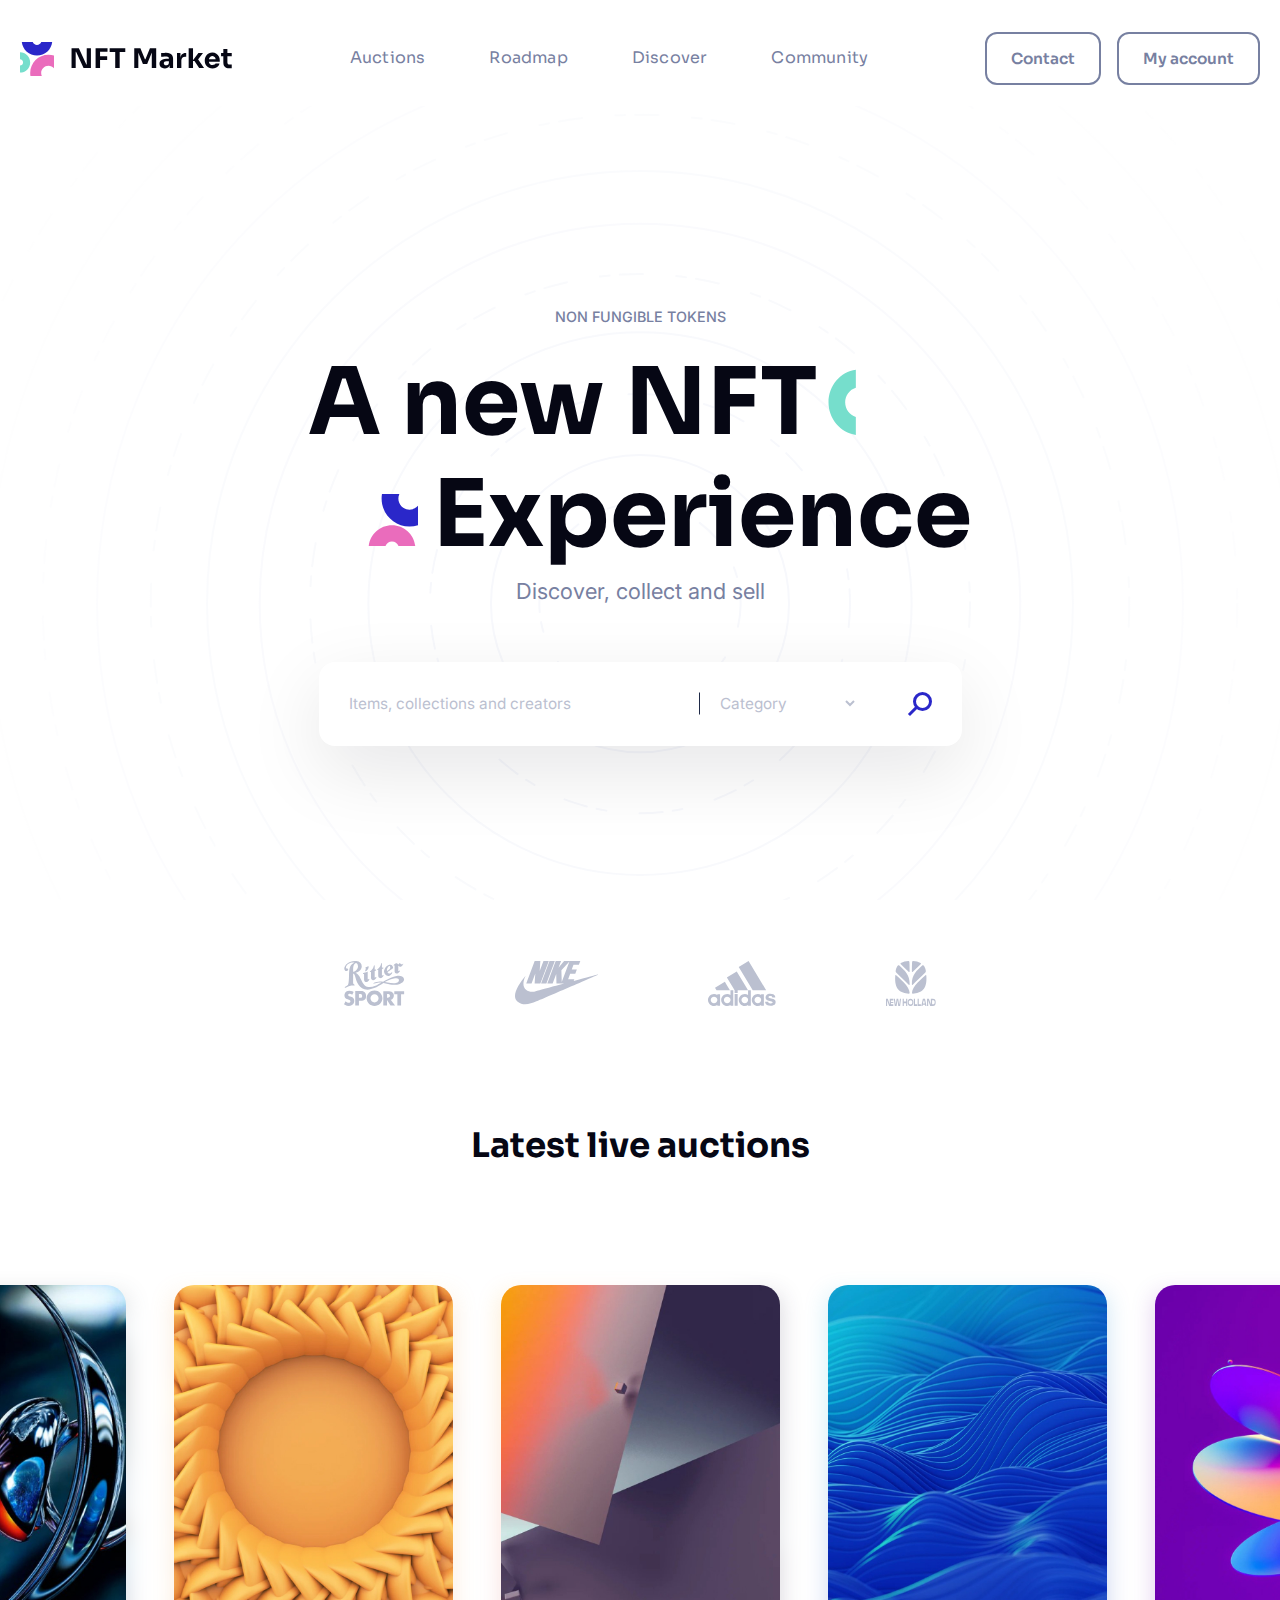
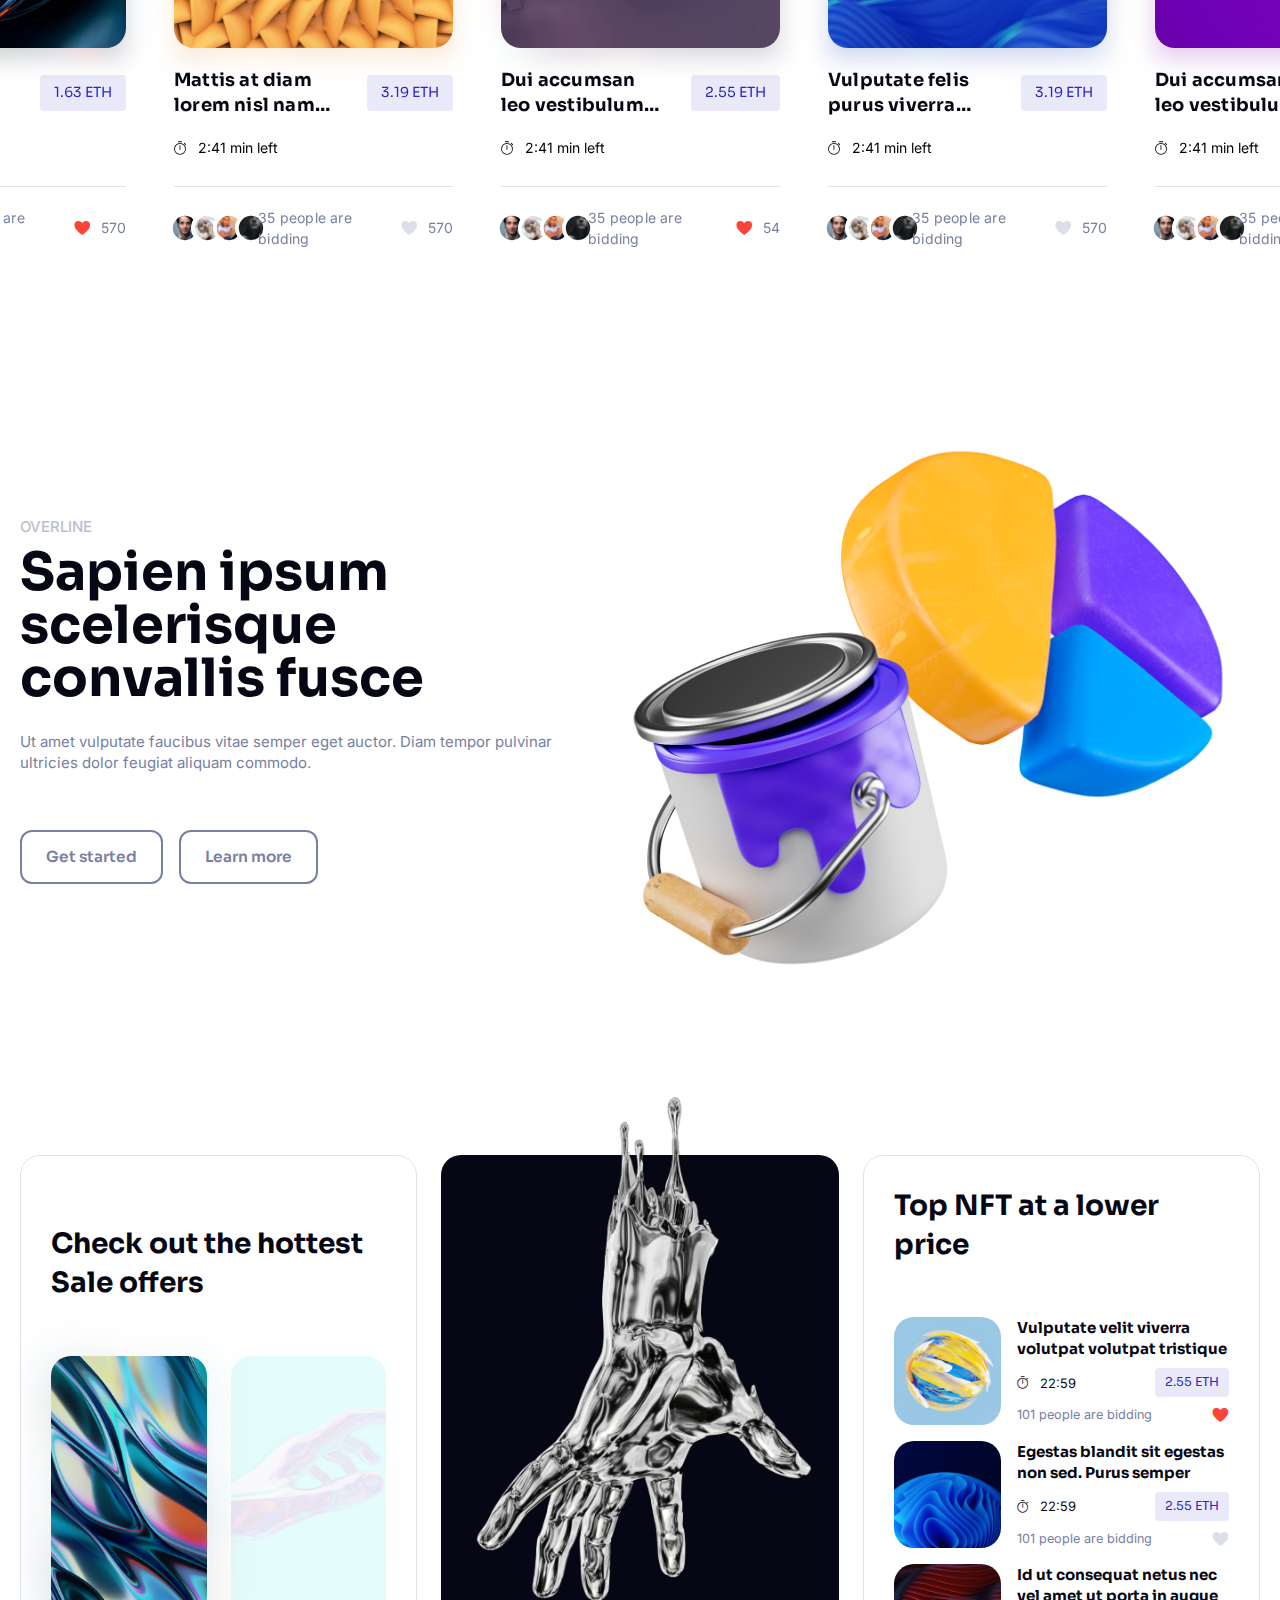
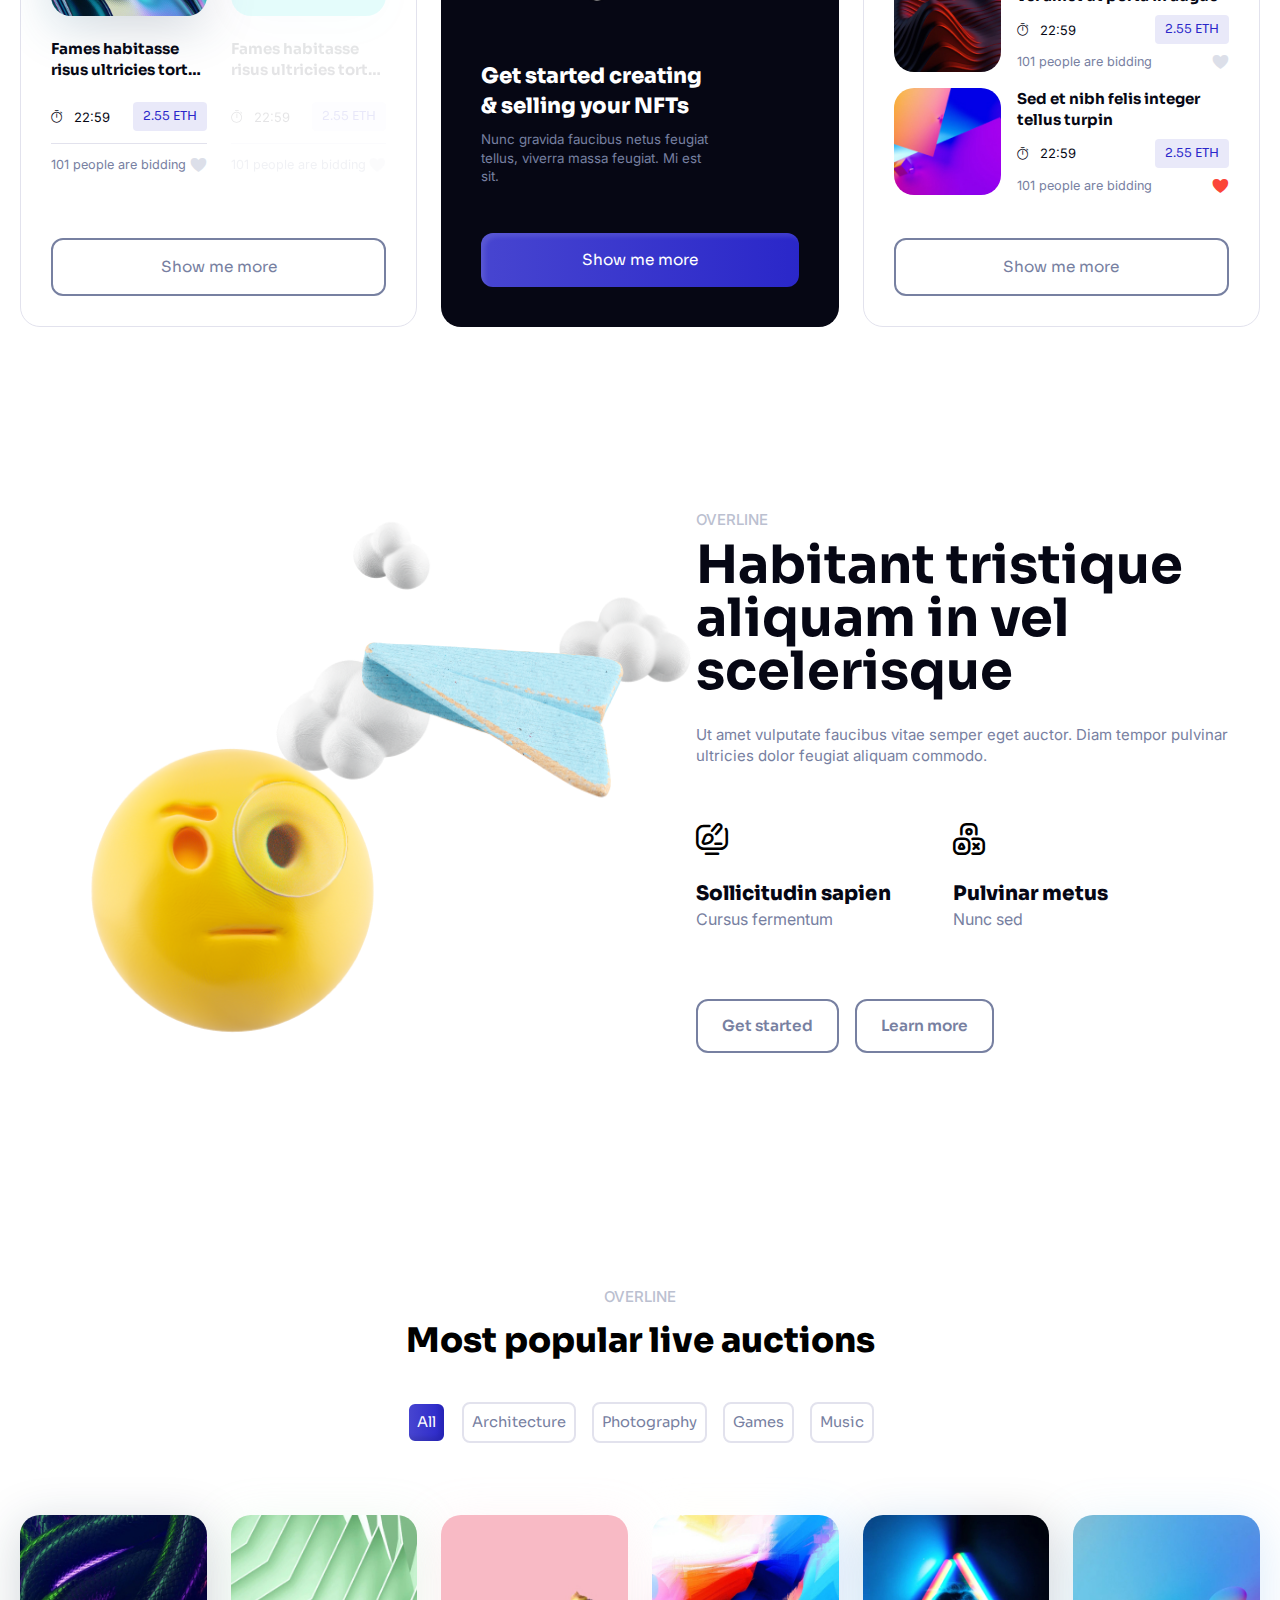
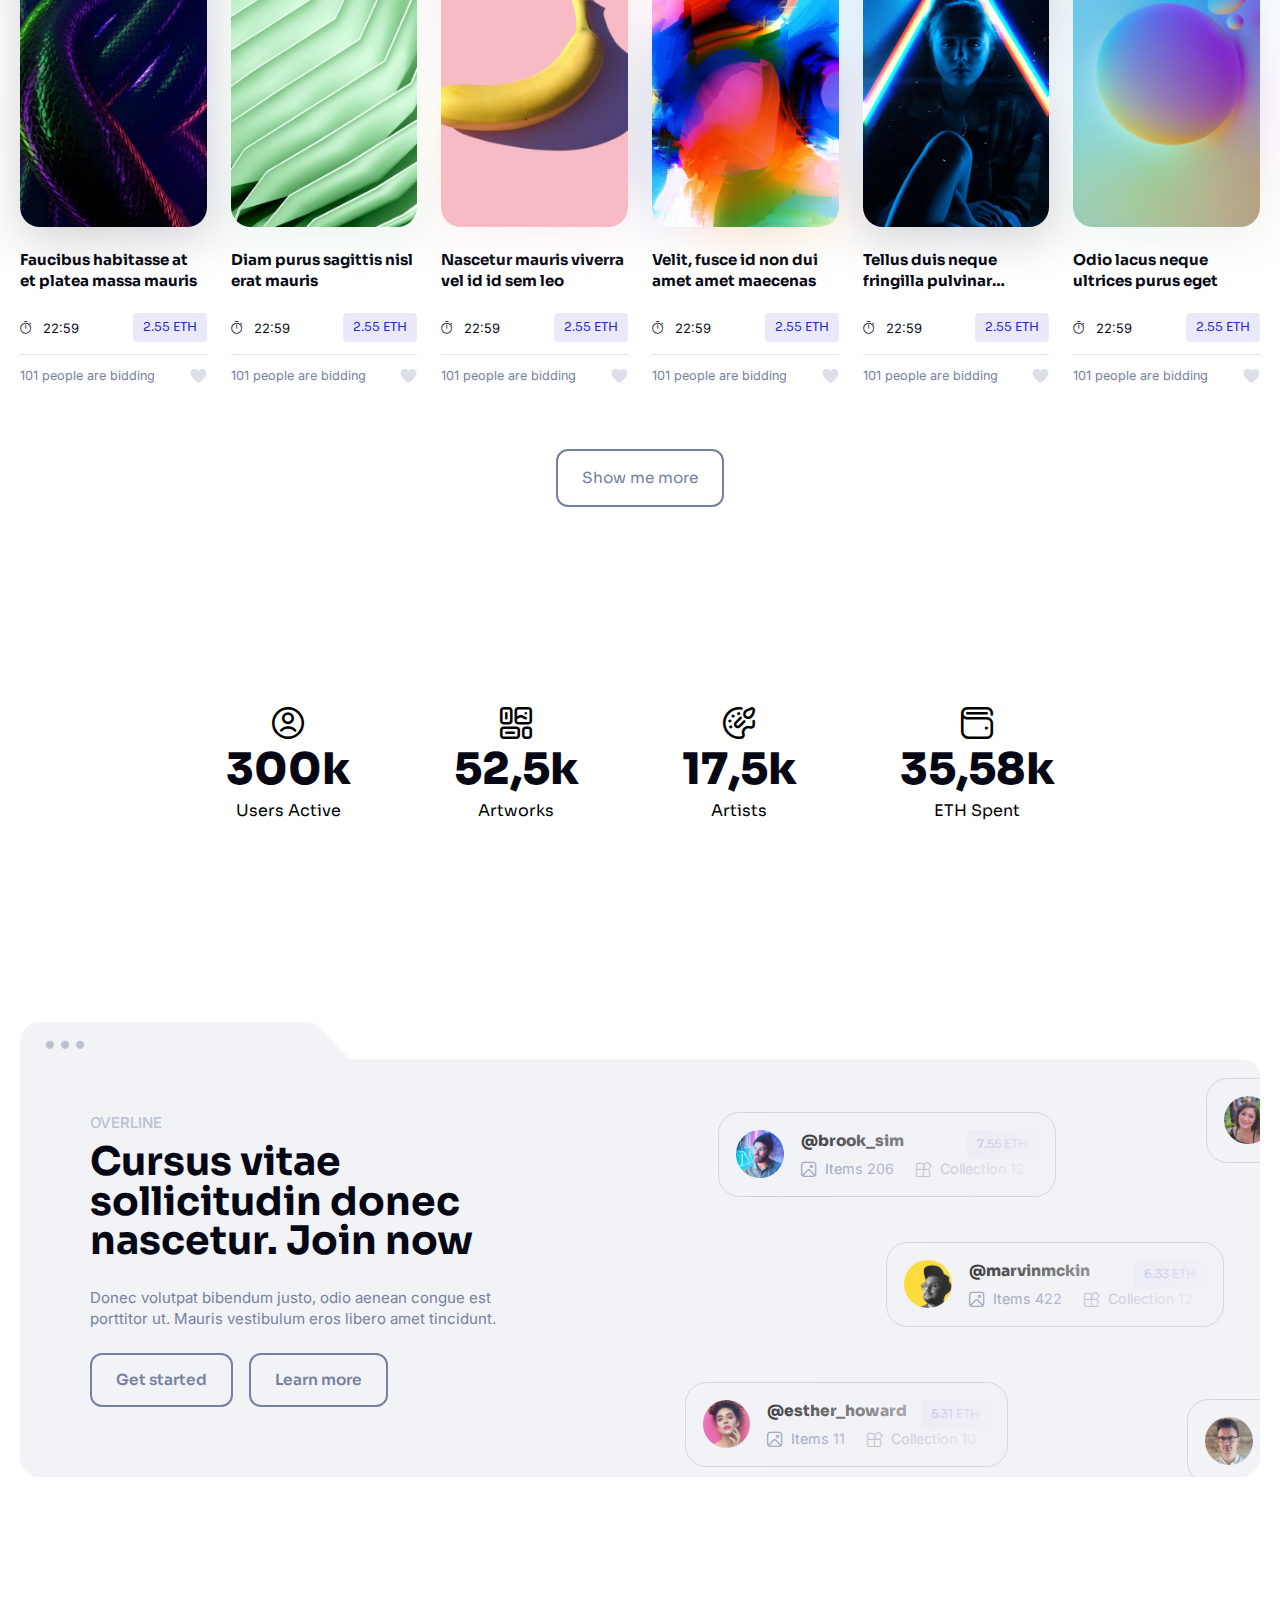
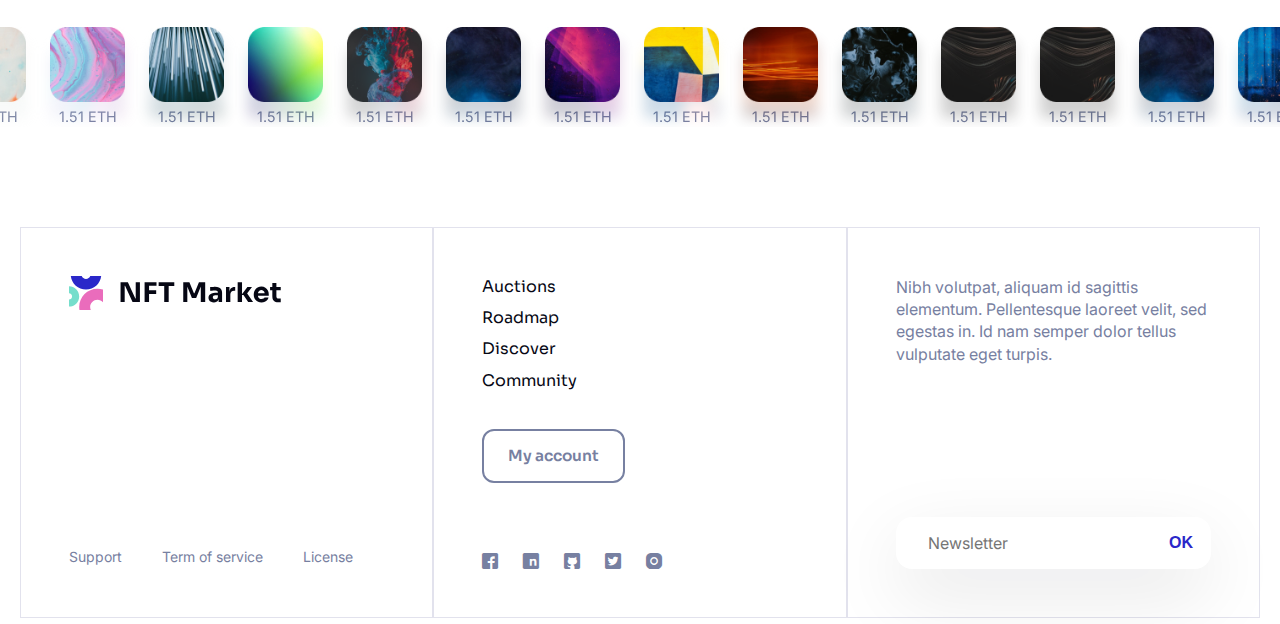
==== commit 8a789596: "20 commit" ====
--- a/index.html
+++ b/index.html
@@ -87,7 +87,11 @@
         </div>
         <div class="intro">
           <h4 class="intro__text">Non Fungible Tokens</h4>
-          <h1 class="intro__title"><span class="intro__new">A new NFT</span><span class="intro__exp">Experience</span></h1>
+          <!-- <h1 class="intro__title"><span class="intro__new">A new NFT</span><span class="intro__exp">Experience</span></h1> -->
+          <h1 class="intro__title">
+            <div class="intro__new">A new NFT <img src="./img/header/semicircle.svg" alt=""></div>
+            <div class="intro__exp"><img src="./img/header/semicircle-two.svg" alt="">Experience</div>
+          </h1>
           <h4 class="intro__subtitle">Discover, collect and sell</h4>
         </div>
         <form action="" class="search" type="GET">
--- a/css/style.min.css
+++ b/css/style.min.css
@@ -1,2 +1,2 @@
-@use 'sass:math';@font-face{font-family:icons;font-display:swap;src:url(../fonts/icons.woff) format("woff");font-weight:400;font-style:normal}[class*="_icon-"]::before{font-family:"icons";font-style:normal;font-weight:normal;font-variant:normal;text-transform:none;line-height:1;-webkit-font-smoothing:antialiased;-moz-osx-font-smoothing:grayscale}[class*="_icon-"]::before{display:block}._icon-arrow:before{content:"\e900"}._icon-arrow-bottom:before{content:"\e901"}._icon-artists:before{content:"\e902"}._icon-artworks:before{content:"\e903"}._icon-collection:before{content:"\e904"}._icon-eth-spent:before{content:"\e905"}._icon-facebook:before{content:"\e906"}._icon-figures:before{content:"\e907"}._icon-github:before{content:"\e908"}._icon-heart:before{content:"\e909"}._icon-insagram:before{content:"\e90a"}._icon-linkedIn:before{content:"\e90b"}._icon-logo:before{content:"\e90c"}._icon-picture:before{content:"\e90d"}._icon-search:before{content:"\e90e"}._icon-semicircles:before{content:"\e90f"}._icon-time:before{content:"\e910"}._icon-twitter:before{content:"\e911"}._icon-two-semicircles:before{content:"\e912"}._icon-user:before{content:"\e913"}._icon-write:before{content:"\e914"}*,*::before,*::after{margin:0;padding:0;list-style:none;box-sizing:border-box;outline:none;line-height:1.4}img{max-width:100%;height:auto;display:block}a{text-decoration:none}ul,li,ol{list-style:none}body{font-size:1rem;font-family:'Sora', sans-serif}h1,h2,h3,h4{color:#060714}button{border:0;cursor:pointer}fieldset{border:0}.wrapper{min-height:100%;overflow:hidden;display:flex;flex-direction:column}@media (min-width: 768px){.container{max-width:720px}}@media (min-width: 992px){.container{max-width:960px}}@media (min-width: 1200px){.container{max-width:1140px}}@media (min-width: 1400px){.container{max-width:1320px}}.container{max-width:1452px;margin:0 auto;padding:0 20px}.container-fluid{max-width:1833px}.icon-menu{display:none}@media (max-width: 991.98px){.icon-menu{display:block;position:relative;flex:0 0 30px;height:18px;background:0;cursor:pointer;z-index:5}.icon-menu span,.icon-menu::before,.icon-menu::after{content:"";transform:all 0.3s ease 0s;left:0;position:absolute;width:100%;height:2px;background:#000}.icon-menu::before{top:0}.icon-menu::after{bottom:0}.icon-menu span{top:calc(50% - 1px)}.menu-open .icon-menu span{transform:scale(0)}.menu-open .icon-menu::before{transform:rotate(-45deg);top:calc(50% - 1px)}.menu-open .icon-menu::after{transform:rotate(45deg);bottom:calc(50% - 1px)}}.common-btn{display:flex;flex:0 0 auto}.common-btn__item{margin-right:1rem;display:flex}.common-btn__item:last-child{margin-right:0}.common-btn__link{padding:.875rem 1.5rem;border-radius:.75rem;text-decoration:none;font-weight:600;margin-right:1rem;color:#7780a1;border:2px solid #7780a1}@media (max-width: 767px){.common-btn__link{font-size:calc(14px + 3.4 * ((100vw - 320px) / 1920))}}@media (min-width: 767px){.common-btn__link{font-size:calc(14px + 2 * (100vw  / 1920))}}.common-btn__link:last-child{margin-right:0}.common-btn__link:hover{color:#fff;background:linear-gradient(90deg, #4745d0 0%, #2a27c9 100%);box-shadow:4px 4px 4px 0px rgba(255,255,255,0.1) inset;border:2px solid #fff}.total-time-price{display:flex;align-items:center;justify-content:space-between}.total-time-price_mb{margin:9px 0}.total-time-price_divider{padding-bottom:12px;margin-bottom:12px;border-bottom:1px solid #E2E2ED}.total-time-price ._icon-time::before{margin-right:12px}.total-time-price__time{display:flex;align-items:center;color:#060714;font-family:'Inter', sans-serif}@media (max-width: 767px){.total-time-price__time{font-size:calc(11px + 5.1 * ((100vw - 320px) / 1920))}}@media (min-width: 767px){.total-time-price__time{font-size:calc(11px + 3 * (100vw  / 1920))}}.total-time-price__price{color:#2a27c9;background:rgba(42,39,201,0.1);padding:6px 10px;border-radius:4px}@media (max-width: 767px){.total-time-price__price{font-size:calc(11px + 3.4 * ((100vw - 320px) / 1920))}}@media (min-width: 767px){.total-time-price__price{font-size:calc(11px + 2 * (100vw  / 1920))}}.total-bidding-heart{display:flex;align-items:center;justify-content:space-between}.total-bidding-heart__text{color:#7780a1;font-family:'Inter', sans-serif}@media (max-width: 767px){.total-bidding-heart__text{font-size:calc(10px + 6.8 * ((100vw - 320px) / 1920))}}@media (min-width: 767px){.total-bidding-heart__text{font-size:calc(10px + 4 * (100vw  / 1920))}}.hottest-offers-btn{display:flex;text-align:center}.hottest-offers-btn_mt{margin-top:43px}.hottest-offers-btn_bg .hottest-offers-btn__link{background:linear-gradient(90deg, #4745d0 0%, #2a27c9 100%);color:#fff;box-shadow:4px 4px 4px 0px rgba(255,255,255,0.1) inset;border:0}.hottest-offers-btn__link{color:#7780a1;width:100%;padding:16px 0;border:2px solid #7780a1;border-radius:12px}@media (max-width: 767px){.hottest-offers-btn__link{font-size:calc(14px + 3.4 * ((100vw - 320px) / 1920))}}@media (min-width: 767px){.hottest-offers-btn__link{font-size:calc(14px + 2 * (100vw  / 1920))}}.hottest-offers-btn__link_pad{padding:16px 24px}._icon-heart:before{color:#dcdfe9;font-size:14px;cursor:pointer}._icon-heart_active:before{color:#fb4539}._icon-heart:hover::before{color:#fb4539}.total-block__content{width:46%}.total-block__content_width-jn{width:39%}.total-block__over{color:#bbc0d0;font-size:15px;font-weight:500;font-family:'Inter', sans-serif;text-transform:uppercase}.total-block__title{margin-top:9px;margin-bottom:27px;line-height:1}@media (max-width: 767px){.total-block__title{font-size:calc(30px + 57.8 * ((100vw - 320px) / 1920))}}@media (min-width: 767px){.total-block__title{font-size:calc(30px + 34 * (100vw  / 1920))}}@media (max-width: 767px){.total-block__title_fz{font-size:calc(22px + 44.2 * ((100vw - 320px) / 1920))}}@media (min-width: 767px){.total-block__title_fz{font-size:calc(22px + 26 * (100vw  / 1920))}}.total-block__text{color:#7780a1;margin-bottom:57px;font-weight:400;font-family:'Inter', sans-serif}@media (max-width: 767px){.total-block__text{font-size:calc(13px + 5.1 * ((100vw - 320px) / 1920))}}@media (min-width: 767px){.total-block__text{font-size:calc(13px + 3 * (100vw  / 1920))}}.total-block__text_jn{margin-bottom:24px}.common-icon-text{display:flex;margin-bottom:69px}.common-icon-text__item{margin-right:62px}.common-icon-text__item:last-child{margin-right:0}.common-icon-text__icon:before{display:inherit;font-size:32px}.common-icon-text__title{margin-top:20px;font-size:20px;font-weight:800}.common-icon-text__text{color:#7780a1;font-size:16px;font-weight:400;font-family:'Inter', sans-serif}.header{background:url(../img/header/bg.svg) no-repeat;background-position:center;background-size:contain;width:100%;height:100%;margin-bottom:116px;position:relative}.square-pos__item{position:absolute;text-align:center}.square-pos__item_pos-1{top:419px;left:135px}.square-pos__item_pos-2{top:731px;left:358px}.square-pos__item_pos-3{top:336px;right:189px}.square-pos__item_pos-4{top:617px;right:100px}.square-pos__item_pos-5{top:838px;right:382px}.square-pos__item_pos-6{top:855px;left:-31px}.square-pos__picture{cursor:pointer}.square-pos__picture:hover::after{background:0}.square-pos__picture_blur-1::after{content:'';background:url(../img/header/image-1.svg) no-repeat;width:100%;height:100%;position:absolute;top:16px;left:0;opacity:.2;filter:blur(7px)}.square-pos__picture_blur-2::after{content:'';background:url(../img/header/img-2.svg) no-repeat;width:100%;height:100%;position:absolute;top:16px;left:0;opacity:.2;filter:blur(7px)}.square-pos__picture_blur-3::after{content:'';background:url(../img/header/img-3.svg) no-repeat;width:100%;height:100%;position:absolute;top:16px;left:0;opacity:.2;filter:blur(7px)}.square-pos__picture_blur-4::after{content:'';background:url(../img/header/img-4.svg) no-repeat;width:100%;height:100%;position:absolute;top:16px;left:0;opacity:.2;filter:blur(7px)}.square-pos__picture_blur-5::after{content:'';background:url(../img/header/img-5.svg) no-repeat;width:100%;height:100%;position:absolute;top:16px;left:0;opacity:.2;filter:blur(7px)}.square-pos__picture_blur-6::after{content:'';background:url(../img/header/img-6.svg) no-repeat;width:100%;height:100%;position:absolute;top:16px;left:0;opacity:.2;filter:blur(7px)}.square-pos__price{color:#7780a1;font-size:14px;font-family:'Inter', sans-serif}.top-bar{display:flex;justify-content:space-between;align-items:center;min-height:117px}.menu{display:flex;flex-wrap:wrap;column-gap:64px}.menu__link{color:#7780a1;font-size:16px;letter-spacing:0.2px}.menu__link:hover{color:#2a27c9}.intro{display:flex;flex-direction:column;align-items:center;margin-top:190px}.intro__text{color:#7780a1;margin-bottom:10px;font-family:'Inter', sans-serif;font-weight:500;text-transform:uppercase}@media (max-width: 767px){.intro__text{font-size:calc(13px + 3.4 * ((100vw - 320px) / 1920))}}@media (min-width: 767px){.intro__text{font-size:calc(13px + 2 * (100vw  / 1920))}}.intro__title{color:#060714;width:50%;position:relative;text-align:center}@media (max-width: 767px){.intro__title{font-size:calc(40px + 136 * ((100vw - 320px) / 1920))}}@media (min-width: 767px){.intro__title{font-size:calc(40px + 80 * (100vw  / 1920))}}.intro__new{position:relative}.intro__new::after{content:'';background:url(../img/header/semicircle.svg) no-repeat;width:38px;height:87px;position:absolute;top:35px;right:-49px}.intro__exp::before{content:'';background:url(../img/header/semicircle-two.svg) no-repeat;width:62px;height:62px;position:absolute;bottom:47px;left:-1.375rem}.intro__subtitle{color:#7780a1;margin-top:15px;font-family:'Inter', sans-serif;font-weight:400}@media (max-width: 767px){.intro__subtitle{font-size:calc(18px + 10.2 * ((100vw - 320px) / 1920))}}@media (min-width: 767px){.intro__subtitle{font-size:calc(18px + 6 * (100vw  / 1920))}}.search{display:flex;justify-content:center;margin-top:55px;margin-bottom:215px}.search__gruop{display:flex;align-items:center;background:#fff;min-height:84px;padding:0 30px;box-shadow:0px 25px 75px 0px rgba(6,7,20,0.1);border-radius:16px}.search__input{font-weight:400;font-family:'Inter', sans-serif;border:0}@media (max-width: 767px){.search__input{font-size:calc(14px + 3.4 * ((100vw - 320px) / 1920))}}@media (min-width: 767px){.search__input{font-size:calc(14px + 2 * (100vw  / 1920))}}.search ::-webkit-input-placeholder{color:#bbc0d0}.search ::-moz-placeholder{color:#bbc0d0}.search__select{color:#bbc0d0;background:#fff;font-weight:400;font-family:'Inter', sans-serif;border:1px solid #fff;border-left:1px solid #1F2A47;padding-left:16px;padding-right:46px;margin-left:109px;margin-right:48px}@media (max-width: 767px){.search__select{font-size:calc(14px + 3.4 * ((100vw - 320px) / 1920))}}@media (min-width: 767px){.search__select{font-size:calc(14px + 2 * (100vw  / 1920))}}.search__btn{background:0}.brands{display:flex;justify-content:center}.brands__item{margin-right:110px}.brands__item:last-child{margin-right:0}.auctions{display:flex;flex-direction:column;justify-content:center;align-items:center;margin-bottom:123px}@media (max-width: 767px){.auctions__title{font-size:calc(30px + 10.2 * ((100vw - 320px) / 1920))}}@media (min-width: 767px){.auctions__title{font-size:calc(30px + 6 * (100vw  / 1920))}}.auctions-carousel{margin-top:92px;display:flex;max-width:100%;/*! autoprefixer: on */}.auctions-carousel__item{padding:24px}.auctions-carousel__item:last-child{margin-right:0}.auctions-carousel__picture{position:relative}.auctions-carousel__picture_blur-1::after{content:'';background:url(../img/auctions/tristique-diam.jpg) no-repeat;width:100%;height:100%;position:absolute;top:10px;left:0;opacity:.2;filter:blur(12px)}.auctions-carousel__picture_blur-2::after{content:'';background:url(../img/auctions/vulputate.jpg) no-repeat;width:100%;height:100%;position:absolute;top:10px;left:0;opacity:.2;filter:blur(12px)}.auctions-carousel__picture_blur-3::after{content:'';background:url(../img/auctions/dui-accumsan.jpg) no-repeat;width:100%;height:100%;position:absolute;top:10px;left:0;opacity:.2;filter:blur(12px)}.auctions-carousel__picture_blur-4::after{content:'';background:url(../img/auctions/senectus-adipiscing.jpg) no-repeat;width:100%;height:100%;position:absolute;top:10px;left:0;opacity:.2;filter:blur(12px)}.auctions-carousel__picture_blur-5::after{content:'';background:url(../img/auctions/mattis-diam.jpg) no-repeat;width:100%;height:100%;position:absolute;top:10px;left:0;opacity:.2;filter:blur(12px)}.auctions-carousel__picture img{border-radius:20px;position:relative;z-index:1}.auctions-carousel__content{display:flex;flex-direction:column;justify-content:space-between}.auctions-carousel__title-price{display:flex;justify-content:space-between;align-items:center;margin-top:20px;margin-bottom:20px;min-height:75px}.auctions-carousel__title-price_height{min-height:auto}.auctions-carousel__title{max-width:60%;line-height:25px;letter-spacing:0.2px;/*! autoprefixer: off */display:-webkit-box;-webkit-line-clamp:2;-webkit-box-orient:vertical;overflow:hidden}@media (max-width: 767px){.auctions-carousel__title{font-size:calc(14px + 10.2 * ((100vw - 320px) / 1920))}}@media (min-width: 767px){.auctions-carousel__title{font-size:calc(14px + 6 * (100vw  / 1920))}}.auctions-carousel__price{color:#2a27c9;background:rgba(42,39,201,0.1);padding:8px 14px;border-radius:4px}@media (max-width: 767px){.auctions-carousel__price{font-size:calc(10px + 10.2 * ((100vw - 320px) / 1920))}}@media (min-width: 767px){.auctions-carousel__price{font-size:calc(10px + 6 * (100vw  / 1920))}}.auctions-carousel__time{display:flex;align-items:center;padding-bottom:28px;font-size:14px;font-family:'Inter', sans-serif}.auctions-carousel ._icon-time:before{padding-right:12px}.bidding-people{display:flex;justify-content:space-between;align-items:center;border-top:1px solid #E2E2ED;padding-top:20px;color:#7780a1;font-size:14px;font-family:'Inter', sans-serif}.bidding-people__avatars{display:flex}.bidding-people__avatars img{width:32px;margin:0 -5px}.bidding-people__text{line-height:150%;letter-spacing:0.2px;font-size:14px;font-family:'Inter', sans-serif}.bidding-people__counter{display:flex;align-items:center}.bidding-people ._icon-heart::before{margin-right:10px;cursor:pointer}.sapien__inner{display:flex;justify-content:space-between;align-items:center}.hottest-offers-nft{margin:150px 0}.hottest-offers{display:flex}.hottest-offers__col{margin-right:24px;width:33.333%;overflow:hidden}.hottest-offers__col:last-child{margin-right:0}.hottest-offers__col_show{overflow:inherit}.hottest-sale-offers{padding:40px;min-height:100%;display:flex;flex-direction:column;justify-content:flex-end;border:1px solid #E2E2ED;border-radius:20px}.hottest-sale-offers__title{margin-bottom:53px}@media (max-width: 767px){.hottest-sale-offers__title{font-size:calc(20px + 20.4 * ((100vw - 320px) / 1920))}}@media (min-width: 767px){.hottest-sale-offers__title{font-size:calc(20px + 12 * (100vw  / 1920))}}.hottest-sale-offers-carous{display:flex;column-gap:24px;/*! autoprefixer: on */}.hottest-sale-offers-carous_pa{height:100%;width:100%}.hottest-sale-offers-carous_pa .hottest-sale-offers-carous__item{width:16.666%}.hottest-sale-offers-carous_pa .hottest-sale-offers-carous__picture img{min-width:100%}.hottest-sale-offers-carous .slick-track{display:flex}.hottest-sale-offers-carous__item{width:100%;margin-bottom:64px}.hottest-sale-offers-carous__item_opacity{opacity:.1}.hottest-sale-offers-carous__picture{position:relative}.hottest-sale-offers-carous__picture_blur-min-1::after{content:'';background:url(../img/hottest-offers/hottest-sale-offers.jpg) no-repeat;width:100%;height:100%;position:absolute;top:10px;left:0;opacity:.2;filter:blur(25px)}.hottest-sale-offers-carous__picture_blur-min-2::after{content:'';background:url(../img/hottest-offers/fames-habitasesse.jpg) no-repeat;width:100%;height:100%;position:absolute;top:10px;left:0;opacity:.2;filter:blur(25px)}.hottest-sale-offers-carous__picture img{position:relative;z-index:1;border-radius:20px}.hottest-sale-offers-carous__title{margin:22px 0;/*! autoprefixer: off */display:-webkit-box;-webkit-line-clamp:2;-webkit-box-orient:vertical;overflow:hidden}@media (max-width: 767px){.hottest-sale-offers-carous__title{font-size:calc(13px + 5.1 * ((100vw - 320px) / 1920))}}@media (min-width: 767px){.hottest-sale-offers-carous__title{font-size:calc(13px + 3 * (100vw  / 1920))}}.top-nft__item{display:flex;margin-bottom:16px}.top-nft__item:last-child{margin-bottom:0}.top-nft__picture{margin-right:16px}.top-nft__picture img{border-radius:20px}.get-started-creating{background:#060714;width:100%;height:100%;position:relative;border-radius:20px}.get-started-creating::before{content:"";background:url(../img/hottest-offers/fingers.png) no-repeat;background-size:contain;width:100%;height:100%;display:flex;position:absolute;bottom:80px;left:0}.get-started-creating__content{position:absolute;bottom:0;left:0;padding:0 40px 40px 40px}.get-started-creating__title{width:75%;color:#fff;font-weight:800}@media (max-width: 767px){.get-started-creating__title{font-size:calc(16px + 13.6 * ((100vw - 320px) / 1920))}}@media (min-width: 767px){.get-started-creating__title{font-size:calc(16px + 8 * (100vw  / 1920))}}.get-started-creating__text{width:75%;margin-top:9px;margin-bottom:47px;color:#7780a1;font-weight:400;font-family:'Inter', sans-serif}@media (max-width: 767px){.get-started-creating__text{font-size:calc(12px + 3.4 * ((100vw - 320px) / 1920))}}@media (min-width: 767px){.get-started-creating__text{font-size:calc(12px + 2 * (100vw  / 1920))}}.habitant-tristique-scelerisque{margin-bottom:200px}.tristique-scelerisque{display:flex;justify-content:space-between;align-items:center}.popular-auctions{padding-bottom:100px}.popular-auctions__inner{display:flex;flex-direction:column;align-items:center}.popular-auctions__over{color:#bbc0d0;font-size:15px;font-weight:500;font-family:'Inter', sans-serif;text-transform:uppercase}.popular-auctions__title{margin-top:10px;margin-bottom:38px;font-weight:800}@media (max-width: 767px){.popular-auctions__title{font-size:calc(30px + 10.2 * ((100vw - 320px) / 1920))}}@media (min-width: 767px){.popular-auctions__title{font-size:calc(30px + 6 * (100vw  / 1920))}}.popular-auctions-menu{display:flex;justify-content:center;column-gap:16px;row-gap:15px;margin-bottom:72px}.popular-auctions-menu__item{padding:8px;color:#7780a1;border:2px solid #E2E2ED;border-radius:8px;cursor:pointer}@media (max-width: 767px){.popular-auctions-menu__item{font-size:calc(12px + 6.8 * ((100vw - 320px) / 1920))}}@media (min-width: 767px){.popular-auctions-menu__item{font-size:calc(12px + 4 * (100vw  / 1920))}}.popular-auctions-menu__item_active{background:linear-gradient(90deg, #4745d0 0%, #2a27c9 100%);color:#fff;box-shadow:-4px -4px 4px 0px rgba(0,0,0,0.1) inset;border:2px solid #fff}.hottest-sale-offers-carous__picture_blur-pop-1::after{content:'';background:url(../img/popular-auctions/faucibus-habitasse.jpg) no-repeat;width:100%;height:100%;position:absolute;top:10px;left:0;opacity:.2;filter:blur(25px)}.hottest-sale-offers-carous__picture_blur-pop-2::after{content:'';background:url(../img/popular-auctions/diam-purus-sagittis.jpg) no-repeat;width:100%;height:100%;position:absolute;top:10px;left:0;opacity:.2;filter:blur(25px)}.hottest-sale-offers-carous__picture_blur-pop-3::after{content:'';background:url(../img/popular-auctions/nascetur-mauris-viverra.jpg) no-repeat;width:100%;height:100%;position:absolute;top:10px;left:0;opacity:.2;filter:blur(25px)}.hottest-sale-offers-carous__picture_blur-pop-4::after{content:'';background:url(../img/popular-auctions/amet-maecenas.jpg) no-repeat;width:100%;height:100%;position:absolute;top:10px;left:0;opacity:.2;filter:blur(25px)}.hottest-sale-offers-carous__picture_blur-pop-5::after{content:'';background:url(../img/popular-auctions/tellus-duis-neque.jpg) no-repeat;width:100%;height:100%;position:absolute;top:10px;left:0;opacity:.2;filter:blur(25px)}.hottest-sale-offers-carous__picture_blur-pop-6::after{content:'';background:url(../img/popular-auctions/odio-lacus-neque.jpg) no-repeat;width:100%;height:100%;position:absolute;top:10px;left:0;opacity:.2;filter:blur(25px)}.detail-count{padding:100px 0}.detail-numb{display:flex;justify-content:center;align-items:center;column-gap:103px;row-gap:35px;flex-wrap:wrap}.detail-numb__item{display:flex;flex-direction:column;align-items:center}.detail-numb__icon{display:inherit;font-size:32px}.detail-numb__numb{color:#060714;font-weight:800}@media (max-width: 767px){.detail-numb__numb{font-size:calc(35px + 22.1 * ((100vw - 320px) / 1920))}}@media (min-width: 767px){.detail-numb__numb{font-size:calc(35px + 13 * (100vw  / 1920))}}.join-now{margin-top:100px;margin-bottom:150px}.join-now-col{background:url(../img/join-now/join-now.jpg) no-repeat;background-size:cover;width:100%;height:100%;padding-left:118px;padding-top:90px;padding-bottom:90px;display:flex;align-items:end;position:relative;border-radius:20px;overflow:hidden}.user{display:flex;padding:17px;min-width:460px;position:relative;border:1px solid #D4D4E2;border-radius:21.5px}.user_pos-1{position:absolute;top:90px;right:204px}.user_pos-2{position:absolute;top:56px;right:-284px}.user_pos-3{position:absolute;top:220px;right:36px}.user_pos-4{position:absolute;top:360px;right:252px}.user_pos-5{position:absolute;top:377px;right:-256px}.user::before{content:'';background:linear-gradient(90deg, rgba(241,241,246,0) 0%, #f1f1f6 100%);width:100%;height:100%;position:absolute;top:0;left:0;border-radius:21.5px}.user__avatar{margin-right:17px}.user__content{width:100%}.user__title-price{display:flex;justify-content:space-between}.user__items-conect{display:flex;color:#7780a1;column-gap:22px}.user__title{font-weight:800}@media (max-width: 767px){.user__title{font-size:calc(12px + 8.5 * ((100vw - 320px) / 1920))}}@media (min-width: 767px){.user__title{font-size:calc(12px + 5 * (100vw  / 1920))}}.user__text{font-family:'Inter', sans-serif}@media (max-width: 767px){.user__text{font-size:calc(11px + 8.5 * ((100vw - 320px) / 1920))}}@media (min-width: 767px){.user__text{font-size:calc(11px + 5 * (100vw  / 1920))}}.user__price{color:#2a27c9;background:rgba(42,39,201,0.1);padding:6px 10px;border-radius:4px}@media (max-width: 767px){.user__price{font-size:calc(10px + 5.1 * ((100vw - 320px) / 1920))}}@media (min-width: 767px){.user__price{font-size:calc(10px + 3 * (100vw  / 1920))}}.user__item{display:flex;align-items:center}.user__icon{margin-right:8px}.pictur-mini{margin-bottom:100px}.pictur-mini-carous__item{display:flex !important;flex-direction:column;align-items:center;margin-right:24px}.pictur-mini-carous__item:last-child{margin-right:0}.pictur-mini-carous__picture{position:relative;margin-bottom:5px}.pictur-mini-carous__picture_blur-pic-0::after{content:'';background:url(../img/pictur-mini-carous/pictur-mini-0.jpg) no-repeat;width:100%;height:100%;position:absolute;top:16px;left:0;opacity:.2;filter:blur(7px)}.pictur-mini-carous__picture_blur-pic-1::after{content:'';background:url(../img/pictur-mini-carous/pictur-mini-1.jpg) no-repeat;width:100%;height:100%;position:absolute;top:16px;left:0;opacity:.2;filter:blur(7px)}.pictur-mini-carous__picture_blur-pic-2::after{content:'';background:url(../img/pictur-mini-carous/pictur-mini-2.jpg) no-repeat;width:100%;height:100%;position:absolute;top:16px;left:0;opacity:.2;filter:blur(7px)}.pictur-mini-carous__picture_blur-pic-3::after{content:'';background:url(../img/pictur-mini-carous/pictur-mini-3.jpg) no-repeat;width:100%;height:100%;position:absolute;top:16px;left:0;opacity:.2;filter:blur(7px)}.pictur-mini-carous__picture_blur-pic-4::after{content:'';background:url(../img/pictur-mini-carous/pictur-mini-4.jpg) no-repeat;width:100%;height:100%;position:absolute;top:16px;left:0;opacity:.2;filter:blur(7px)}.pictur-mini-carous__picture_blur-pic-5::after{content:'';background:url(../img/pictur-mini-carous/pictur-mini-5.jpg) no-repeat;width:100%;height:100%;position:absolute;top:16px;left:0;opacity:.2;filter:blur(7px)}.pictur-mini-carous__picture_blur-pic-6::after{content:'';background:url(../img/pictur-mini-carous/pictur-mini-6.jpg) no-repeat;width:100%;height:100%;position:absolute;top:16px;left:0;opacity:.2;filter:blur(7px)}.pictur-mini-carous__picture_blur-pic-7::after{content:'';background:url(../img/pictur-mini-carous/pictur-mini-7.jpg) no-repeat;width:100%;height:100%;position:absolute;top:16px;left:0;opacity:.2;filter:blur(7px)}.pictur-mini-carous__picture_blur-pic-8::after{content:'';background:url(../img/pictur-mini-carous/pictur-mini-8.jpg) no-repeat;width:100%;height:100%;position:absolute;top:16px;left:0;opacity:.2;filter:blur(7px)}.pictur-mini-carous__picture_blur-pic-9::after{content:'';background:url(../img/pictur-mini-carous/pictur-mini-9.jpg) no-repeat;width:100%;height:100%;position:absolute;top:16px;left:0;opacity:.2;filter:blur(7px)}.pictur-mini-carous__picture_blur-pic-10::after{content:'';background:url(../img/pictur-mini-carous/pictur-mini-10.jpg) no-repeat;width:100%;height:100%;position:absolute;top:16px;left:0;opacity:.2;filter:blur(7px)}.pictur-mini-carous__picture_blur-pic-11::after{content:'';background:url(../img/pictur-mini-carous/pictur-mini-11.jpg) no-repeat;width:100%;height:100%;position:absolute;top:16px;left:0;opacity:.2;filter:blur(7px)}.pictur-mini-carous__picture_blur-pic-12::after{content:'';background:url(../img/pictur-mini-carous/pictur-mini-12.jpg) no-repeat;width:100%;height:100%;position:absolute;top:16px;left:0;opacity:.2;filter:blur(7px)}.pictur-mini-carous__picture_blur-pic-13::after{content:'';background:url(../img/pictur-mini-carous/pictur-mini-13.jpg) no-repeat;width:100%;height:100%;position:absolute;top:16px;left:0;opacity:.2;filter:blur(7px)}.pictur-mini-carous__picture_blur-pic-14::after{content:'';background:url(../img/pictur-mini-carous/pictur-mini-14.jpg) no-repeat;width:100%;height:100%;position:absolute;top:16px;left:0;opacity:.2;filter:blur(7px)}.pictur-mini-carous__picture_blur-pic-15::after{content:'';background:url(../img/pictur-mini-carous/pictur-mini-15.jpg) no-repeat;width:100%;height:100%;position:absolute;top:16px;left:0;opacity:.2;filter:blur(7px)}.pictur-mini-carous__picture_blur-pic-16::after{content:'';background:url(../img/pictur-mini-carous/pictur-mini-16.jpg) no-repeat;width:100%;height:100%;position:absolute;top:16px;left:0;opacity:.2;filter:blur(7px)}.pictur-mini-carous__picture_blur-pic-17::after{content:'';background:url(../img/pictur-mini-carous/pictur-mini-17.jpg) no-repeat;width:100%;height:100%;position:absolute;top:16px;left:0;opacity:.2;filter:blur(7px)}.pictur-mini-carous__picture_blur-pic-18::after{content:'';background:url(../img/pictur-mini-carous/pictur-mini-18.jpg) no-repeat;width:100%;height:100%;position:absolute;top:16px;left:0;opacity:.2;filter:blur(7px)}.pictur-mini-carous__price{color:#7780a1;font-weight:400;font-family:'Inter', sans-serif}@media (max-width: 767px){.pictur-mini-carous__price{font-size:calc(11px + 8.5 * ((100vw - 320px) / 1920))}}@media (min-width: 767px){.pictur-mini-carous__price{font-size:calc(11px + 5 * (100vw  / 1920))}}.footer{min-height:397px}.footer-col{display:flex}.footer-col__item{width:33.333%;padding:3rem;display:flex;flex-direction:column;justify-content:space-between;border:1px solid #E2E2ED}.footer-col__text{color:#7780a1;font-size:16px;font-weight:400;font-family:'Inter', sans-serif}.footer-support{display:flex;column-gap:40px;flex-wrap:wrap}.footer-support__link{color:#7780a1;font-size:14px;font-weight:400;font-family:'Inter', sans-serif}.footer-menu{display:flex;flex-direction:column;gap:9px;margin-bottom:2.3125rem}.footer-menu__link{color:#060714;font-size:16px}.social{display:flex;gap:25px;margin-top:70px}.social__link{color:#7780a1}.social__icon:hover{color:#2a27c9}.footer-news{position:relative}.footer-news__input{height:3.25rem;width:100%;color:#7780a1;padding:0 2rem;font-size:16px;font-weight:400;font-family:'Inter', sans-serif;border:0;border-radius:1rem;background:#fff;box-shadow:0px 25px 75px 0px rgba(6,7,20,0.1)}.footer-news__btn{position:absolute;right:1.125rem;top:.9375rem;color:#2a27c9;background:0;font-size:16px;font-weight:800}@media (max-width: 1399.99px){.join-now-col{padding-left:70px;padding-bottom:70px}.total-block__content_width-jn{width:42%}.user{min-width:auto}.hottest-sale-offers{padding:30px}}@media (max-width: 1199.98px){.user_pos-1{right:125px}.user_pos-4{right:161px}.footer-col__item{padding:30px}}@media (max-width: 991.98px){.intro{margin-top:80px}.search{margin-bottom:150px}.common-btn_hide{display:none}.menu-nav{display:none}.auctions-carousel__item{padding:15px}.sapien__inner{flex-direction:column-reverse;flex-wrap:wrap}.total-block__content_width{width:100%}.hottest-sale-offers-carous_pa{flex-wrap:wrap;justify-content:center}.hottest-sale-offers-carous_pa .hottest-sale-offers-carous__item{width:23.33%}.join-now-col{padding-top:70px;padding-left:30px;padding-bottom:30px}.user{padding:12px}.user_pos-1{top:72px;right:46px}.user_pos-3{top:189px;right:-16px}.user_pos-4{top:308px;right:67px}.user_pos-5{top:295px}.hottest-offers{flex-wrap:wrap}.hottest-offers__col{width:100%;margin-right:0;margin-bottom:20px;display:flex;justify-content:center}.hottest-sale-offers{width:447px}.tristique-scelerisque{flex-wrap:wrap}.footer-col__item{padding:25px}}@media (max-width: 842px){.intro__title{width:100%}.total-block__content_width-jn{width:46%}}@media (max-width: 767.98px){.common-btn__link{padding:.625rem 1rem}.total-block__content_width-jn{width:50%}.total-block__title{margin-bottom:17px}.logo{flex:0 0 150px}.intro{margin-top:55px}.search{margin-bottom:100px}.search__gruop{min-height:70px}.search__select{margin-left:25px;margin-right:25px;padding-right:0}.search::placeholder{width:100%}.brands__item{margin-right:60px}.auctions-carousel__content_pad .auctions-carousel__time{padding-bottom:15px}.auctions-carousel__content_pad .bidding-people{padding-top:10px}.hottest-offers-nft{margin:100px 0}.auctions-carousel__item{padding:12px}.detail-numb{column-gap:65px}.habitant-tristique-scelerisque{margin-bottom:100px}.popular-auctions{padding-bottom:50px}.hottest-sale-offers-carous_pa .hottest-sale-offers-carous__item{width:29%}.hottest-offers-btn__link{padding:.625rem 1rem}.join-now-col{padding-left:25px;padding-bottom:25px}.user{padding:7px}.user__avatar{margin-right:10px}.user__avatar img{width:50px;height:50px}.user__items-conect{column-gap:10px}.user__icon{margin-right:5px;font-size:12px}.user_pos-1{right:23px}.user_pos-2{right:-242px}.user_pos-3{top:165px}.user_pos-4{top:251px;right:46px}.user_pos-5{top:241px;right:-212px}.user__price{padding:4px 6px}.footer-col{flex-wrap:wrap}.footer-col__item{width:100%}}@media (max-width: 646px){.total-block__content_width-jn{width:60%}.total-time-price__price{padding:8px 8px}.auctions-carousel__price{padding:8px 8px}.user_pos-1{right:-85px}.user_pos-2{display:none}.user_pos-3{right:-113px}.user_pos-4{right:-82px}.user_pos-5{display:none}}@media (max-width: 575.98px){.square-pos{display:none}.intro{margin-top:20px}.search__gruop{padding:0 15px;min-height:60px}.search label{width:50%}.search__select{width:40%;margin-left:15px;margin-right:15px;padding-left:5px}.search__btn{width:10%}.search__btn img{width:21px}.brands__item{margin-right:30px}.common-btn__link{padding:.5rem .875rem}.detail-numb{row-gap:50px}.detail-numb__item{width:100%}.popular-auctions{padding-bottom:20px}.hottest-sale-offers-carous_pa .hottest-sale-offers-carous__item{width:39%}}@media (max-width: 500px){.auctions-carousel__item{padding:10px}.hottest-sale-offers-carous{column-gap:20px}.hottest-sale-offers-carous_pa .hottest-sale-offers-carous__item{width:46%}.user{display:none}.total-block__content_width-jn{width:100%}.join-now-col{padding-right:25px}.popular-auctions__title{text-align:center}.popular-auctions-menu{margin-bottom:50px;column-gap:9px}}@media (max-width: 418px){.common-btn__link{padding:.5rem .6875rem}.popular-auctions-menu{flex-wrap:wrap}}
+@use 'sass:math';@font-face{font-family:icons;font-display:swap;src:url(../fonts/icons.woff) format("woff");font-weight:400;font-style:normal}[class*="_icon-"]::before{font-family:"icons";font-style:normal;font-weight:normal;font-variant:normal;text-transform:none;line-height:1;-webkit-font-smoothing:antialiased;-moz-osx-font-smoothing:grayscale}[class*="_icon-"]::before{display:block}._icon-arrow:before{content:"\e900"}._icon-arrow-bottom:before{content:"\e901"}._icon-artists:before{content:"\e902"}._icon-artworks:before{content:"\e903"}._icon-collection:before{content:"\e904"}._icon-eth-spent:before{content:"\e905"}._icon-facebook:before{content:"\e906"}._icon-figures:before{content:"\e907"}._icon-github:before{content:"\e908"}._icon-heart:before{content:"\e909"}._icon-insagram:before{content:"\e90a"}._icon-linkedIn:before{content:"\e90b"}._icon-logo:before{content:"\e90c"}._icon-picture:before{content:"\e90d"}._icon-search:before{content:"\e90e"}._icon-semicircles:before{content:"\e90f"}._icon-time:before{content:"\e910"}._icon-twitter:before{content:"\e911"}._icon-two-semicircles:before{content:"\e912"}._icon-user:before{content:"\e913"}._icon-write:before{content:"\e914"}*,*::before,*::after{margin:0;padding:0;list-style:none;box-sizing:border-box;outline:none;line-height:1.4}img{max-width:100%;height:auto;display:block}a{text-decoration:none}ul,li,ol{list-style:none}body{font-size:1rem;font-family:'Sora', sans-serif}h1,h2,h3,h4{color:#060714}button{border:0;cursor:pointer}fieldset{border:0}.wrapper{min-height:100%;overflow:hidden;display:flex;flex-direction:column}@media (min-width: 768px){.container{max-width:720px}}@media (min-width: 992px){.container{max-width:960px}}@media (min-width: 1200px){.container{max-width:1140px}}@media (min-width: 1400px){.container{max-width:1320px}}.container{max-width:1452px;margin:0 auto;padding:0 20px}.container-fluid{max-width:1833px}.icon-menu{display:none}@media (max-width: 991.98px){.icon-menu{display:block;position:relative;flex:0 0 30px;height:18px;background:0;cursor:pointer;z-index:5}.icon-menu span,.icon-menu::before,.icon-menu::after{content:"";transform:all 0.3s ease 0s;left:0;position:absolute;width:100%;height:2px;background:#000}.icon-menu::before{top:0}.icon-menu::after{bottom:0}.icon-menu span{top:calc(50% - 1px)}.menu-open .icon-menu span{transform:scale(0)}.menu-open .icon-menu::before{transform:rotate(-45deg);top:calc(50% - 1px)}.menu-open .icon-menu::after{transform:rotate(45deg);bottom:calc(50% - 1px)}}.common-btn{display:flex;flex:0 0 auto}.common-btn__item{margin-right:1rem;display:flex}.common-btn__item:last-child{margin-right:0}.common-btn__link{padding:.875rem 1.5rem;border-radius:.75rem;text-decoration:none;font-weight:600;margin-right:1rem;color:#7780a1;border:2px solid #7780a1}@media (max-width: 767px){.common-btn__link{font-size:calc(14px + 3.4 * ((100vw - 320px) / 1920))}}@media (min-width: 767px){.common-btn__link{font-size:calc(14px + 2 * (100vw  / 1920))}}.common-btn__link:last-child{margin-right:0}.common-btn__link:hover{color:#fff;background:linear-gradient(90deg, #4745d0 0%, #2a27c9 100%);box-shadow:4px 4px 4px 0px rgba(255,255,255,0.1) inset;border:2px solid #fff}.total-time-price{display:flex;align-items:center;justify-content:space-between}.total-time-price_mb{margin:9px 0}.total-time-price_divider{padding-bottom:12px;margin-bottom:12px;border-bottom:1px solid #E2E2ED}.total-time-price ._icon-time::before{margin-right:12px}.total-time-price__time{display:flex;align-items:center;color:#060714;font-family:'Inter', sans-serif}@media (max-width: 767px){.total-time-price__time{font-size:calc(11px + 5.1 * ((100vw - 320px) / 1920))}}@media (min-width: 767px){.total-time-price__time{font-size:calc(11px + 3 * (100vw  / 1920))}}.total-time-price__price{color:#2a27c9;background:rgba(42,39,201,0.1);padding:6px 10px;border-radius:4px}@media (max-width: 767px){.total-time-price__price{font-size:calc(11px + 3.4 * ((100vw - 320px) / 1920))}}@media (min-width: 767px){.total-time-price__price{font-size:calc(11px + 2 * (100vw  / 1920))}}.total-bidding-heart{display:flex;align-items:center;justify-content:space-between}.total-bidding-heart__text{color:#7780a1;font-family:'Inter', sans-serif}@media (max-width: 767px){.total-bidding-heart__text{font-size:calc(10px + 6.8 * ((100vw - 320px) / 1920))}}@media (min-width: 767px){.total-bidding-heart__text{font-size:calc(10px + 4 * (100vw  / 1920))}}.hottest-offers-btn{display:flex;text-align:center}.hottest-offers-btn_mt{margin-top:43px}.hottest-offers-btn_bg .hottest-offers-btn__link{background:linear-gradient(90deg, #4745d0 0%, #2a27c9 100%);color:#fff;box-shadow:4px 4px 4px 0px rgba(255,255,255,0.1) inset;border:0}.hottest-offers-btn__link{color:#7780a1;width:100%;padding:16px 0;border:2px solid #7780a1;border-radius:12px}@media (max-width: 767px){.hottest-offers-btn__link{font-size:calc(14px + 3.4 * ((100vw - 320px) / 1920))}}@media (min-width: 767px){.hottest-offers-btn__link{font-size:calc(14px + 2 * (100vw  / 1920))}}.hottest-offers-btn__link_pad{padding:16px 24px}._icon-heart:before{color:#dcdfe9;font-size:14px;cursor:pointer}._icon-heart_active:before{color:#fb4539}._icon-heart:hover::before{color:#fb4539}.total-block__content{width:46%}.total-block__content_width-jn{width:39%}.total-block__over{color:#bbc0d0;font-size:15px;font-weight:500;font-family:'Inter', sans-serif;text-transform:uppercase}.total-block__title{margin-top:9px;margin-bottom:27px;line-height:1}@media (max-width: 767px){.total-block__title{font-size:calc(30px + 57.8 * ((100vw - 320px) / 1920))}}@media (min-width: 767px){.total-block__title{font-size:calc(30px + 34 * (100vw  / 1920))}}@media (max-width: 767px){.total-block__title_fz{font-size:calc(22px + 44.2 * ((100vw - 320px) / 1920))}}@media (min-width: 767px){.total-block__title_fz{font-size:calc(22px + 26 * (100vw  / 1920))}}.total-block__text{color:#7780a1;margin-bottom:57px;font-weight:400;font-family:'Inter', sans-serif}@media (max-width: 767px){.total-block__text{font-size:calc(13px + 5.1 * ((100vw - 320px) / 1920))}}@media (min-width: 767px){.total-block__text{font-size:calc(13px + 3 * (100vw  / 1920))}}.total-block__text_jn{margin-bottom:24px}.common-icon-text{display:flex;margin-bottom:69px}.common-icon-text__item{margin-right:62px}.common-icon-text__item:last-child{margin-right:0}.common-icon-text__icon:before{display:inherit;font-size:32px}.common-icon-text__title{margin-top:20px;font-size:20px;font-weight:800}.common-icon-text__text{color:#7780a1;font-size:16px;font-weight:400;font-family:'Inter', sans-serif}.header{background:url(../img/header/bg.svg) no-repeat;background-position:center;background-size:contain;width:100%;height:100%;margin-bottom:116px;position:relative}.square-pos__item{position:absolute;text-align:center}.square-pos__item_pos-1{top:419px;left:135px}.square-pos__item_pos-2{top:731px;left:358px}.square-pos__item_pos-3{top:336px;right:189px}.square-pos__item_pos-4{top:617px;right:100px}.square-pos__item_pos-5{top:838px;right:382px}.square-pos__item_pos-6{top:855px;left:-31px}.square-pos__picture{cursor:pointer}.square-pos__picture:hover::after{background:0}.square-pos__picture_blur-1::after{content:'';background:url(../img/header/image-1.svg) no-repeat;width:100%;height:100%;position:absolute;top:16px;left:0;opacity:.2;filter:blur(7px)}.square-pos__picture_blur-2::after{content:'';background:url(../img/header/img-2.svg) no-repeat;width:100%;height:100%;position:absolute;top:16px;left:0;opacity:.2;filter:blur(7px)}.square-pos__picture_blur-3::after{content:'';background:url(../img/header/img-3.svg) no-repeat;width:100%;height:100%;position:absolute;top:16px;left:0;opacity:.2;filter:blur(7px)}.square-pos__picture_blur-4::after{content:'';background:url(../img/header/img-4.svg) no-repeat;width:100%;height:100%;position:absolute;top:16px;left:0;opacity:.2;filter:blur(7px)}.square-pos__picture_blur-5::after{content:'';background:url(../img/header/img-5.svg) no-repeat;width:100%;height:100%;position:absolute;top:16px;left:0;opacity:.2;filter:blur(7px)}.square-pos__picture_blur-6::after{content:'';background:url(../img/header/img-6.svg) no-repeat;width:100%;height:100%;position:absolute;top:16px;left:0;opacity:.2;filter:blur(7px)}.square-pos__price{color:#7780a1;font-size:14px;font-family:'Inter', sans-serif}.top-bar{display:flex;justify-content:space-between;align-items:center;min-height:117px}.menu{display:flex;flex-wrap:wrap;column-gap:64px}.menu__link{color:#7780a1;font-size:16px;letter-spacing:0.2px}.menu__link:hover{color:#2a27c9}.intro{display:flex;flex-direction:column;align-items:center;margin-top:190px}.intro__text{color:#7780a1;margin-bottom:10px;font-family:'Inter', sans-serif;font-weight:500;text-transform:uppercase}@media (max-width: 767px){.intro__text{font-size:calc(13px + 3.4 * ((100vw - 320px) / 1920))}}@media (min-width: 767px){.intro__text{font-size:calc(13px + 2 * (100vw  / 1920))}}.intro__title{color:#060714;position:relative;text-align:center}@media (max-width: 767px){.intro__title{font-size:calc(40px + 136 * ((100vw - 320px) / 1920))}}@media (min-width: 767px){.intro__title{font-size:calc(40px + 80 * (100vw  / 1920))}}.intro__new{display:flex;align-items:center}.intro__new img{margin-left:10px}.intro__exp{display:flex;align-items:baseline;justify-content:flex-end;margin-left:58px;line-height:1}.intro__exp img{margin-right:15px}.intro__subtitle{color:#7780a1;margin-top:15px;font-family:'Inter', sans-serif;font-weight:400}@media (max-width: 767px){.intro__subtitle{font-size:calc(18px + 10.2 * ((100vw - 320px) / 1920))}}@media (min-width: 767px){.intro__subtitle{font-size:calc(18px + 6 * (100vw  / 1920))}}.search{display:flex;justify-content:center;margin-top:55px;margin-bottom:215px}.search__gruop{display:flex;align-items:center;background:#fff;min-height:84px;padding:0 30px;box-shadow:0px 25px 75px 0px rgba(6,7,20,0.1);border-radius:16px}.search__input{font-weight:400;font-family:'Inter', sans-serif;border:0}@media (max-width: 767px){.search__input{font-size:calc(14px + 3.4 * ((100vw - 320px) / 1920))}}@media (min-width: 767px){.search__input{font-size:calc(14px + 2 * (100vw  / 1920))}}.search ::-webkit-input-placeholder{color:#bbc0d0}.search ::-moz-placeholder{color:#bbc0d0}.search__select{color:#bbc0d0;background:#fff;font-weight:400;font-family:'Inter', sans-serif;border:1px solid #fff;border-left:1px solid #1F2A47;padding-left:16px;padding-right:46px;margin-left:109px;margin-right:48px}@media (max-width: 767px){.search__select{font-size:calc(14px + 3.4 * ((100vw - 320px) / 1920))}}@media (min-width: 767px){.search__select{font-size:calc(14px + 2 * (100vw  / 1920))}}.search__btn{background:0}.brands{display:flex;justify-content:center}.brands__item{margin-right:110px}.brands__item:last-child{margin-right:0}.auctions{display:flex;flex-direction:column;justify-content:center;align-items:center;margin-bottom:123px}@media (max-width: 767px){.auctions__title{font-size:calc(30px + 10.2 * ((100vw - 320px) / 1920))}}@media (min-width: 767px){.auctions__title{font-size:calc(30px + 6 * (100vw  / 1920))}}.auctions-carousel{margin-top:92px;display:flex;max-width:100%;/*! autoprefixer: on */}.auctions-carousel__item{padding:24px}.auctions-carousel__item:last-child{margin-right:0}.auctions-carousel__picture{position:relative}.auctions-carousel__picture_blur-1::after{content:'';background:url(../img/auctions/tristique-diam.jpg) no-repeat;width:100%;height:100%;position:absolute;top:10px;left:0;opacity:.2;filter:blur(12px)}.auctions-carousel__picture_blur-2::after{content:'';background:url(../img/auctions/vulputate.jpg) no-repeat;width:100%;height:100%;position:absolute;top:10px;left:0;opacity:.2;filter:blur(12px)}.auctions-carousel__picture_blur-3::after{content:'';background:url(../img/auctions/dui-accumsan.jpg) no-repeat;width:100%;height:100%;position:absolute;top:10px;left:0;opacity:.2;filter:blur(12px)}.auctions-carousel__picture_blur-4::after{content:'';background:url(../img/auctions/senectus-adipiscing.jpg) no-repeat;width:100%;height:100%;position:absolute;top:10px;left:0;opacity:.2;filter:blur(12px)}.auctions-carousel__picture_blur-5::after{content:'';background:url(../img/auctions/mattis-diam.jpg) no-repeat;width:100%;height:100%;position:absolute;top:10px;left:0;opacity:.2;filter:blur(12px)}.auctions-carousel__picture img{border-radius:20px;position:relative;z-index:1}.auctions-carousel__content{display:flex;flex-direction:column;justify-content:space-between}.auctions-carousel__title-price{display:flex;justify-content:space-between;align-items:center;margin-top:20px;margin-bottom:20px;min-height:75px}.auctions-carousel__title-price_height{min-height:auto}.auctions-carousel__title{max-width:60%;line-height:25px;letter-spacing:0.2px;/*! autoprefixer: off */display:-webkit-box;-webkit-line-clamp:2;-webkit-box-orient:vertical;overflow:hidden}@media (max-width: 767px){.auctions-carousel__title{font-size:calc(14px + 10.2 * ((100vw - 320px) / 1920))}}@media (min-width: 767px){.auctions-carousel__title{font-size:calc(14px + 6 * (100vw  / 1920))}}.auctions-carousel__price{color:#2a27c9;background:rgba(42,39,201,0.1);padding:8px 14px;border-radius:4px}@media (max-width: 767px){.auctions-carousel__price{font-size:calc(10px + 10.2 * ((100vw - 320px) / 1920))}}@media (min-width: 767px){.auctions-carousel__price{font-size:calc(10px + 6 * (100vw  / 1920))}}.auctions-carousel__time{display:flex;align-items:center;padding-bottom:28px;font-size:14px;font-family:'Inter', sans-serif}.auctions-carousel ._icon-time:before{padding-right:12px}.bidding-people{display:flex;justify-content:space-between;align-items:center;border-top:1px solid #E2E2ED;padding-top:20px;color:#7780a1;font-size:14px;font-family:'Inter', sans-serif}.bidding-people__avatars{display:flex}.bidding-people__avatars img{width:32px;margin:0 -5px}.bidding-people__text{line-height:150%;letter-spacing:0.2px;font-size:14px;font-family:'Inter', sans-serif}.bidding-people__counter{display:flex;align-items:center}.bidding-people ._icon-heart::before{margin-right:10px;cursor:pointer}.sapien__inner{display:flex;justify-content:space-between;align-items:center}.hottest-offers-nft{margin:150px 0}.hottest-offers{display:flex}.hottest-offers__col{margin-right:24px;width:33.333%;overflow:hidden}.hottest-offers__col:last-child{margin-right:0}.hottest-offers__col_show{overflow:inherit}.hottest-sale-offers{padding:40px;min-height:100%;display:flex;flex-direction:column;justify-content:flex-end;border:1px solid #E2E2ED;border-radius:20px}.hottest-sale-offers__title{margin-bottom:53px}@media (max-width: 767px){.hottest-sale-offers__title{font-size:calc(20px + 20.4 * ((100vw - 320px) / 1920))}}@media (min-width: 767px){.hottest-sale-offers__title{font-size:calc(20px + 12 * (100vw  / 1920))}}.hottest-sale-offers-carous{display:flex;column-gap:24px;/*! autoprefixer: on */}.hottest-sale-offers-carous_pa{height:100%;width:100%}.hottest-sale-offers-carous_pa .hottest-sale-offers-carous__item{width:16.666%}.hottest-sale-offers-carous_pa .hottest-sale-offers-carous__picture img{min-width:100%}.hottest-sale-offers-carous .slick-track{display:flex}.hottest-sale-offers-carous__item{width:100%;margin-bottom:64px}.hottest-sale-offers-carous__item_opacity{opacity:.1}.hottest-sale-offers-carous__picture{position:relative}.hottest-sale-offers-carous__picture_blur-min-1::after{content:'';background:url(../img/hottest-offers/hottest-sale-offers.jpg) no-repeat;width:100%;height:100%;position:absolute;top:10px;left:0;opacity:.2;filter:blur(25px)}.hottest-sale-offers-carous__picture_blur-min-2::after{content:'';background:url(../img/hottest-offers/fames-habitasesse.jpg) no-repeat;width:100%;height:100%;position:absolute;top:10px;left:0;opacity:.2;filter:blur(25px)}.hottest-sale-offers-carous__picture img{position:relative;z-index:1;border-radius:20px}.hottest-sale-offers-carous__title{margin:22px 0;/*! autoprefixer: off */display:-webkit-box;-webkit-line-clamp:2;-webkit-box-orient:vertical;overflow:hidden}@media (max-width: 767px){.hottest-sale-offers-carous__title{font-size:calc(13px + 5.1 * ((100vw - 320px) / 1920))}}@media (min-width: 767px){.hottest-sale-offers-carous__title{font-size:calc(13px + 3 * (100vw  / 1920))}}.top-nft__item{display:flex;margin-bottom:16px}.top-nft__item:last-child{margin-bottom:0}.top-nft__picture{margin-right:16px;width:33%}.top-nft__picture img{border-radius:20px}.top-nft__content{width:65%}@media (max-width: 767px){.top-nft__title{font-size:calc(13px + 5.1 * ((100vw - 320px) / 1920))}}@media (min-width: 767px){.top-nft__title{font-size:calc(13px + 3 * (100vw  / 1920))}}.get-started-creating{background:#060714;width:100%;height:100%;position:relative;border-radius:20px}.get-started-creating::before{content:"";background:url(../img/hottest-offers/fingers.png) no-repeat;background-size:contain;width:100%;height:100%;display:flex;position:absolute;bottom:80px;left:0}.get-started-creating__content{position:absolute;bottom:0;left:0;padding:0 40px 40px 40px}.get-started-creating__title{width:75%;color:#fff;font-weight:800}@media (max-width: 767px){.get-started-creating__title{font-size:calc(16px + 13.6 * ((100vw - 320px) / 1920))}}@media (min-width: 767px){.get-started-creating__title{font-size:calc(16px + 8 * (100vw  / 1920))}}.get-started-creating__text{width:75%;margin-top:9px;margin-bottom:47px;color:#7780a1;font-weight:400;font-family:'Inter', sans-serif}@media (max-width: 767px){.get-started-creating__text{font-size:calc(12px + 3.4 * ((100vw - 320px) / 1920))}}@media (min-width: 767px){.get-started-creating__text{font-size:calc(12px + 2 * (100vw  / 1920))}}.habitant-tristique-scelerisque{margin-bottom:200px}.tristique-scelerisque{display:flex;justify-content:space-between;align-items:center}.popular-auctions{padding-bottom:100px}.popular-auctions__inner{display:flex;flex-direction:column;align-items:center}.popular-auctions__over{color:#bbc0d0;font-size:15px;font-weight:500;font-family:'Inter', sans-serif;text-transform:uppercase}.popular-auctions__title{margin-top:10px;margin-bottom:38px;font-weight:800}@media (max-width: 767px){.popular-auctions__title{font-size:calc(30px + 10.2 * ((100vw - 320px) / 1920))}}@media (min-width: 767px){.popular-auctions__title{font-size:calc(30px + 6 * (100vw  / 1920))}}.popular-auctions-menu{display:flex;justify-content:center;column-gap:16px;row-gap:15px;margin-bottom:72px}.popular-auctions-menu__item{padding:8px;color:#7780a1;border:2px solid #E2E2ED;border-radius:8px;cursor:pointer}@media (max-width: 767px){.popular-auctions-menu__item{font-size:calc(12px + 6.8 * ((100vw - 320px) / 1920))}}@media (min-width: 767px){.popular-auctions-menu__item{font-size:calc(12px + 4 * (100vw  / 1920))}}.popular-auctions-menu__item_active{background:linear-gradient(90deg, #4745d0 0%, #2a27c9 100%);color:#fff;box-shadow:-4px -4px 4px 0px rgba(0,0,0,0.1) inset;border:2px solid #fff}.hottest-sale-offers-carous__picture_blur-pop-1::after{content:'';background:url(../img/popular-auctions/faucibus-habitasse.jpg) no-repeat;width:100%;height:100%;position:absolute;top:10px;left:0;opacity:.2;filter:blur(25px)}.hottest-sale-offers-carous__picture_blur-pop-2::after{content:'';background:url(../img/popular-auctions/diam-purus-sagittis.jpg) no-repeat;width:100%;height:100%;position:absolute;top:10px;left:0;opacity:.2;filter:blur(25px)}.hottest-sale-offers-carous__picture_blur-pop-3::after{content:'';background:url(../img/popular-auctions/nascetur-mauris-viverra.jpg) no-repeat;width:100%;height:100%;position:absolute;top:10px;left:0;opacity:.2;filter:blur(25px)}.hottest-sale-offers-carous__picture_blur-pop-4::after{content:'';background:url(../img/popular-auctions/amet-maecenas.jpg) no-repeat;width:100%;height:100%;position:absolute;top:10px;left:0;opacity:.2;filter:blur(25px)}.hottest-sale-offers-carous__picture_blur-pop-5::after{content:'';background:url(../img/popular-auctions/tellus-duis-neque.jpg) no-repeat;width:100%;height:100%;position:absolute;top:10px;left:0;opacity:.2;filter:blur(25px)}.hottest-sale-offers-carous__picture_blur-pop-6::after{content:'';background:url(../img/popular-auctions/odio-lacus-neque.jpg) no-repeat;width:100%;height:100%;position:absolute;top:10px;left:0;opacity:.2;filter:blur(25px)}.detail-count{padding:100px 0}.detail-numb{display:flex;justify-content:center;align-items:center;column-gap:103px;row-gap:35px;flex-wrap:wrap}.detail-numb__item{display:flex;flex-direction:column;align-items:center}.detail-numb__icon{display:inherit;font-size:32px}.detail-numb__numb{color:#060714;font-weight:800}@media (max-width: 767px){.detail-numb__numb{font-size:calc(35px + 22.1 * ((100vw - 320px) / 1920))}}@media (min-width: 767px){.detail-numb__numb{font-size:calc(35px + 13 * (100vw  / 1920))}}.join-now{margin-top:100px;margin-bottom:150px}.join-now-col{background:url(../img/join-now/join-now.jpg) no-repeat;background-size:cover;width:100%;height:100%;padding-left:118px;padding-top:90px;padding-bottom:90px;display:flex;align-items:end;position:relative;border-radius:20px;overflow:hidden}.user{display:flex;padding:17px;min-width:460px;position:relative;border:1px solid #D4D4E2;border-radius:21.5px}.user_pos-1{position:absolute;top:90px;right:204px}.user_pos-2{position:absolute;top:56px;right:-284px}.user_pos-3{position:absolute;top:220px;right:36px}.user_pos-4{position:absolute;top:360px;right:252px}.user_pos-5{position:absolute;top:377px;right:-256px}.user::before{content:'';background:linear-gradient(90deg, rgba(241,241,246,0) 0%, #f1f1f6 100%);width:100%;height:100%;position:absolute;top:0;left:0;border-radius:21.5px}.user__avatar{margin-right:17px}.user__content{width:100%}.user__title-price{display:flex;justify-content:space-between}.user__items-conect{display:flex;color:#7780a1;column-gap:22px}.user__title{font-weight:800}@media (max-width: 767px){.user__title{font-size:calc(12px + 8.5 * ((100vw - 320px) / 1920))}}@media (min-width: 767px){.user__title{font-size:calc(12px + 5 * (100vw  / 1920))}}.user__text{font-family:'Inter', sans-serif}@media (max-width: 767px){.user__text{font-size:calc(11px + 8.5 * ((100vw - 320px) / 1920))}}@media (min-width: 767px){.user__text{font-size:calc(11px + 5 * (100vw  / 1920))}}.user__price{color:#2a27c9;background:rgba(42,39,201,0.1);padding:6px 10px;border-radius:4px}@media (max-width: 767px){.user__price{font-size:calc(10px + 5.1 * ((100vw - 320px) / 1920))}}@media (min-width: 767px){.user__price{font-size:calc(10px + 3 * (100vw  / 1920))}}.user__item{display:flex;align-items:center}.user__icon{margin-right:8px}.pictur-mini{margin-bottom:100px}.pictur-mini-carous__item{display:flex !important;flex-direction:column;align-items:center;margin-right:24px}.pictur-mini-carous__item:last-child{margin-right:0}.pictur-mini-carous__picture{position:relative;margin-bottom:5px;cursor:pointer}.pictur-mini-carous__picture:hover::after{background:0}.pictur-mini-carous__picture_blur-pic-0::after{content:'';background:url(../img/pictur-mini-carous/pictur-mini-0.jpg) no-repeat;width:100%;height:100%;position:absolute;top:16px;left:0;opacity:.2;filter:blur(7px)}.pictur-mini-carous__picture_blur-pic-1::after{content:'';background:url(../img/pictur-mini-carous/pictur-mini-1.jpg) no-repeat;width:100%;height:100%;position:absolute;top:16px;left:0;opacity:.2;filter:blur(7px)}.pictur-mini-carous__picture_blur-pic-2::after{content:'';background:url(../img/pictur-mini-carous/pictur-mini-2.jpg) no-repeat;width:100%;height:100%;position:absolute;top:16px;left:0;opacity:.2;filter:blur(7px)}.pictur-mini-carous__picture_blur-pic-3::after{content:'';background:url(../img/pictur-mini-carous/pictur-mini-3.jpg) no-repeat;width:100%;height:100%;position:absolute;top:16px;left:0;opacity:.2;filter:blur(7px)}.pictur-mini-carous__picture_blur-pic-4::after{content:'';background:url(../img/pictur-mini-carous/pictur-mini-4.jpg) no-repeat;width:100%;height:100%;position:absolute;top:16px;left:0;opacity:.2;filter:blur(7px)}.pictur-mini-carous__picture_blur-pic-5::after{content:'';background:url(../img/pictur-mini-carous/pictur-mini-5.jpg) no-repeat;width:100%;height:100%;position:absolute;top:16px;left:0;opacity:.2;filter:blur(7px)}.pictur-mini-carous__picture_blur-pic-6::after{content:'';background:url(../img/pictur-mini-carous/pictur-mini-6.jpg) no-repeat;width:100%;height:100%;position:absolute;top:16px;left:0;opacity:.2;filter:blur(7px)}.pictur-mini-carous__picture_blur-pic-7::after{content:'';background:url(../img/pictur-mini-carous/pictur-mini-7.jpg) no-repeat;width:100%;height:100%;position:absolute;top:16px;left:0;opacity:.2;filter:blur(7px)}.pictur-mini-carous__picture_blur-pic-8::after{content:'';background:url(../img/pictur-mini-carous/pictur-mini-8.jpg) no-repeat;width:100%;height:100%;position:absolute;top:16px;left:0;opacity:.2;filter:blur(7px)}.pictur-mini-carous__picture_blur-pic-9::after{content:'';background:url(../img/pictur-mini-carous/pictur-mini-9.jpg) no-repeat;width:100%;height:100%;position:absolute;top:16px;left:0;opacity:.2;filter:blur(7px)}.pictur-mini-carous__picture_blur-pic-10::after{content:'';background:url(../img/pictur-mini-carous/pictur-mini-10.jpg) no-repeat;width:100%;height:100%;position:absolute;top:16px;left:0;opacity:.2;filter:blur(7px)}.pictur-mini-carous__picture_blur-pic-11::after{content:'';background:url(../img/pictur-mini-carous/pictur-mini-11.jpg) no-repeat;width:100%;height:100%;position:absolute;top:16px;left:0;opacity:.2;filter:blur(7px)}.pictur-mini-carous__picture_blur-pic-12::after{content:'';background:url(../img/pictur-mini-carous/pictur-mini-12.jpg) no-repeat;width:100%;height:100%;position:absolute;top:16px;left:0;opacity:.2;filter:blur(7px)}.pictur-mini-carous__picture_blur-pic-13::after{content:'';background:url(../img/pictur-mini-carous/pictur-mini-13.jpg) no-repeat;width:100%;height:100%;position:absolute;top:16px;left:0;opacity:.2;filter:blur(7px)}.pictur-mini-carous__picture_blur-pic-14::after{content:'';background:url(../img/pictur-mini-carous/pictur-mini-14.jpg) no-repeat;width:100%;height:100%;position:absolute;top:16px;left:0;opacity:.2;filter:blur(7px)}.pictur-mini-carous__picture_blur-pic-15::after{content:'';background:url(../img/pictur-mini-carous/pictur-mini-15.jpg) no-repeat;width:100%;height:100%;position:absolute;top:16px;left:0;opacity:.2;filter:blur(7px)}.pictur-mini-carous__picture_blur-pic-16::after{content:'';background:url(../img/pictur-mini-carous/pictur-mini-16.jpg) no-repeat;width:100%;height:100%;position:absolute;top:16px;left:0;opacity:.2;filter:blur(7px)}.pictur-mini-carous__picture_blur-pic-17::after{content:'';background:url(../img/pictur-mini-carous/pictur-mini-17.jpg) no-repeat;width:100%;height:100%;position:absolute;top:16px;left:0;opacity:.2;filter:blur(7px)}.pictur-mini-carous__picture_blur-pic-18::after{content:'';background:url(../img/pictur-mini-carous/pictur-mini-18.jpg) no-repeat;width:100%;height:100%;position:absolute;top:16px;left:0;opacity:.2;filter:blur(7px)}.pictur-mini-carous__price{color:#7780a1;font-weight:400;font-family:'Inter', sans-serif}@media (max-width: 767px){.pictur-mini-carous__price{font-size:calc(11px + 8.5 * ((100vw - 320px) / 1920))}}@media (min-width: 767px){.pictur-mini-carous__price{font-size:calc(11px + 5 * (100vw  / 1920))}}.footer{min-height:397px}.footer-col{display:flex}.footer-col__item{width:33.333%;padding:3rem;display:flex;flex-direction:column;justify-content:space-between;border:1px solid #E2E2ED}.footer-col__text{color:#7780a1;font-size:16px;font-weight:400;font-family:'Inter', sans-serif}.footer-support{display:flex;column-gap:40px;flex-wrap:wrap}.footer-support__link{color:#7780a1;font-size:14px;font-weight:400;font-family:'Inter', sans-serif}.footer-menu{display:flex;flex-direction:column;gap:9px;margin-bottom:2.3125rem}.footer-menu__link{color:#060714;font-size:16px}.social{display:flex;gap:25px;margin-top:70px}.social__link{color:#7780a1}.social__icon:hover{color:#2a27c9}.footer-news{position:relative}.footer-news__input{height:3.25rem;width:100%;color:#7780a1;padding:0 2rem;font-size:16px;font-weight:400;font-family:'Inter', sans-serif;border:0;border-radius:1rem;background:#fff;box-shadow:0px 25px 75px 0px rgba(6,7,20,0.1)}.footer-news__btn{position:absolute;right:1.125rem;top:.9375rem;color:#2a27c9;background:0;font-size:16px;font-weight:800}@media (max-width: 1399.99px){.intro__new img{width:30px}.intro__exp img{width:52px}.join-now-col{padding-left:70px;padding-bottom:70px}.total-block__content_width-jn{width:42%}.user{min-width:auto}.hottest-sale-offers{padding:30px}}@media (max-width: 1199.98px){.intro__new img{width:25px}.intro__exp img{width:40px}.user_pos-1{right:125px}.user_pos-4{right:161px}.footer-col__item{padding:30px}}@media (max-width: 991.98px){.intro{margin-top:80px}.search{margin-bottom:150px}.common-btn_hide{display:none}.menu-nav{display:none}.auctions-carousel__item{padding:15px}.sapien__inner{flex-direction:column-reverse;flex-wrap:wrap}.total-block__content_width{width:100%}.hottest-sale-offers-carous_pa{flex-wrap:wrap;justify-content:center}.hottest-sale-offers-carous_pa .hottest-sale-offers-carous__item{width:23.33%}.join-now-col{padding-top:70px;padding-left:30px;padding-bottom:30px}.user{padding:12px}.user_pos-1{top:72px;right:46px}.user_pos-3{top:189px;right:-16px}.user_pos-4{top:308px;right:67px}.user_pos-5{top:295px}.hottest-offers{flex-wrap:wrap;row-gap:24px}.hottest-offers__col{width:100%;margin-right:0;margin-bottom:20px;display:flex;justify-content:center}.hottest-offers__col_show{min-height:766px;width:447px;margin:0 auto}.hottest-sale-offers{width:447px}.tristique-scelerisque{flex-wrap:wrap}.footer-col__item{padding:25px}}@media (max-width: 842px){.total-block__content_width-jn{width:46%}}@media (max-width: 767.98px){.intro__new img{width:22px}.intro__exp img{width:33px}.common-btn__link{padding:.625rem 1rem}.total-block__content_width-jn{width:50%}.total-block__title{margin-bottom:17px}.logo{flex:0 0 150px}.intro{margin-top:55px}.search{margin-bottom:100px}.search__gruop{min-height:70px}.search__select{margin-left:25px;margin-right:25px;padding-right:0}.search::placeholder{width:100%}.brands__item{margin-right:60px}.auctions-carousel__content_pad .auctions-carousel__time{padding-bottom:15px}.auctions-carousel__content_pad .bidding-people{padding-top:10px}.hottest-offers-nft{margin:100px 0}.auctions-carousel__item{padding:12px}.detail-numb{column-gap:65px}.habitant-tristique-scelerisque{margin-bottom:100px}.popular-auctions{padding-bottom:50px}.hottest-sale-offers-carous_pa .hottest-sale-offers-carous__item{width:29%}.hottest-offers-btn__link{padding:.625rem 1rem}.join-now-col{padding-left:25px;padding-bottom:25px}.user{padding:7px}.user__avatar{margin-right:10px}.user__avatar img{width:50px;height:50px}.user__items-conect{column-gap:10px}.user__icon{margin-right:5px;font-size:12px}.user_pos-1{right:23px}.user_pos-2{right:-242px}.user_pos-3{top:165px}.user_pos-4{top:251px;right:46px}.user_pos-5{top:241px;right:-212px}.user__price{padding:4px 6px}.footer-col{flex-wrap:wrap}.footer-col__item{width:100%}.footer-news{margin-top:20px}}@media (max-width: 646px){.total-block__content_width-jn{width:60%}.total-time-price__price{padding:8px 8px}.auctions-carousel__price{padding:8px 8px}.user_pos-1{right:-85px}.user_pos-2{display:none}.user_pos-3{right:-113px}.user_pos-4{right:-82px}.user_pos-5{display:none}}@media (max-width: 575.98px){.square-pos{display:none}.intro{margin-top:20px}.intro__new img{width:17px;margin-left:6px}.intro__exp img{width:27px;margin-right:8px}.search__gruop{padding:0 15px;min-height:60px}.search label{width:50%}.search__select{width:40%;margin-left:15px;margin-right:15px;padding-left:5px}.search__btn{width:10%}.search__btn img{width:21px}.brands__item{margin-right:30px}.common-btn__link{padding:.5rem .875rem}.detail-numb{row-gap:50px}.detail-numb__item{width:100%}.detail-numb__numb{padding:15px 0}.popular-auctions{padding-bottom:20px}.hottest-sale-offers-carous_pa .hottest-sale-offers-carous__item{width:39%}}@media (max-width: 500px){.auctions-carousel__item{padding:10px}.hottest-sale-offers-carous{column-gap:20px}.hottest-sale-offers-carous_pa .hottest-sale-offers-carous__item{width:46%}.user{display:none}.total-block__content_width-jn{width:100%}.join-now-col{padding-right:25px}.popular-auctions__title{text-align:center}.popular-auctions-menu{margin-bottom:50px;column-gap:9px}}@media (max-width: 418px){.intro__new img{width:14px}.intro__exp img{width:22px;margin-right:3px}.common-btn__link{padding:.5rem .6875rem}.popular-auctions-menu{flex-wrap:wrap}}
 /*# sourceMappingURL=style.min.css.map */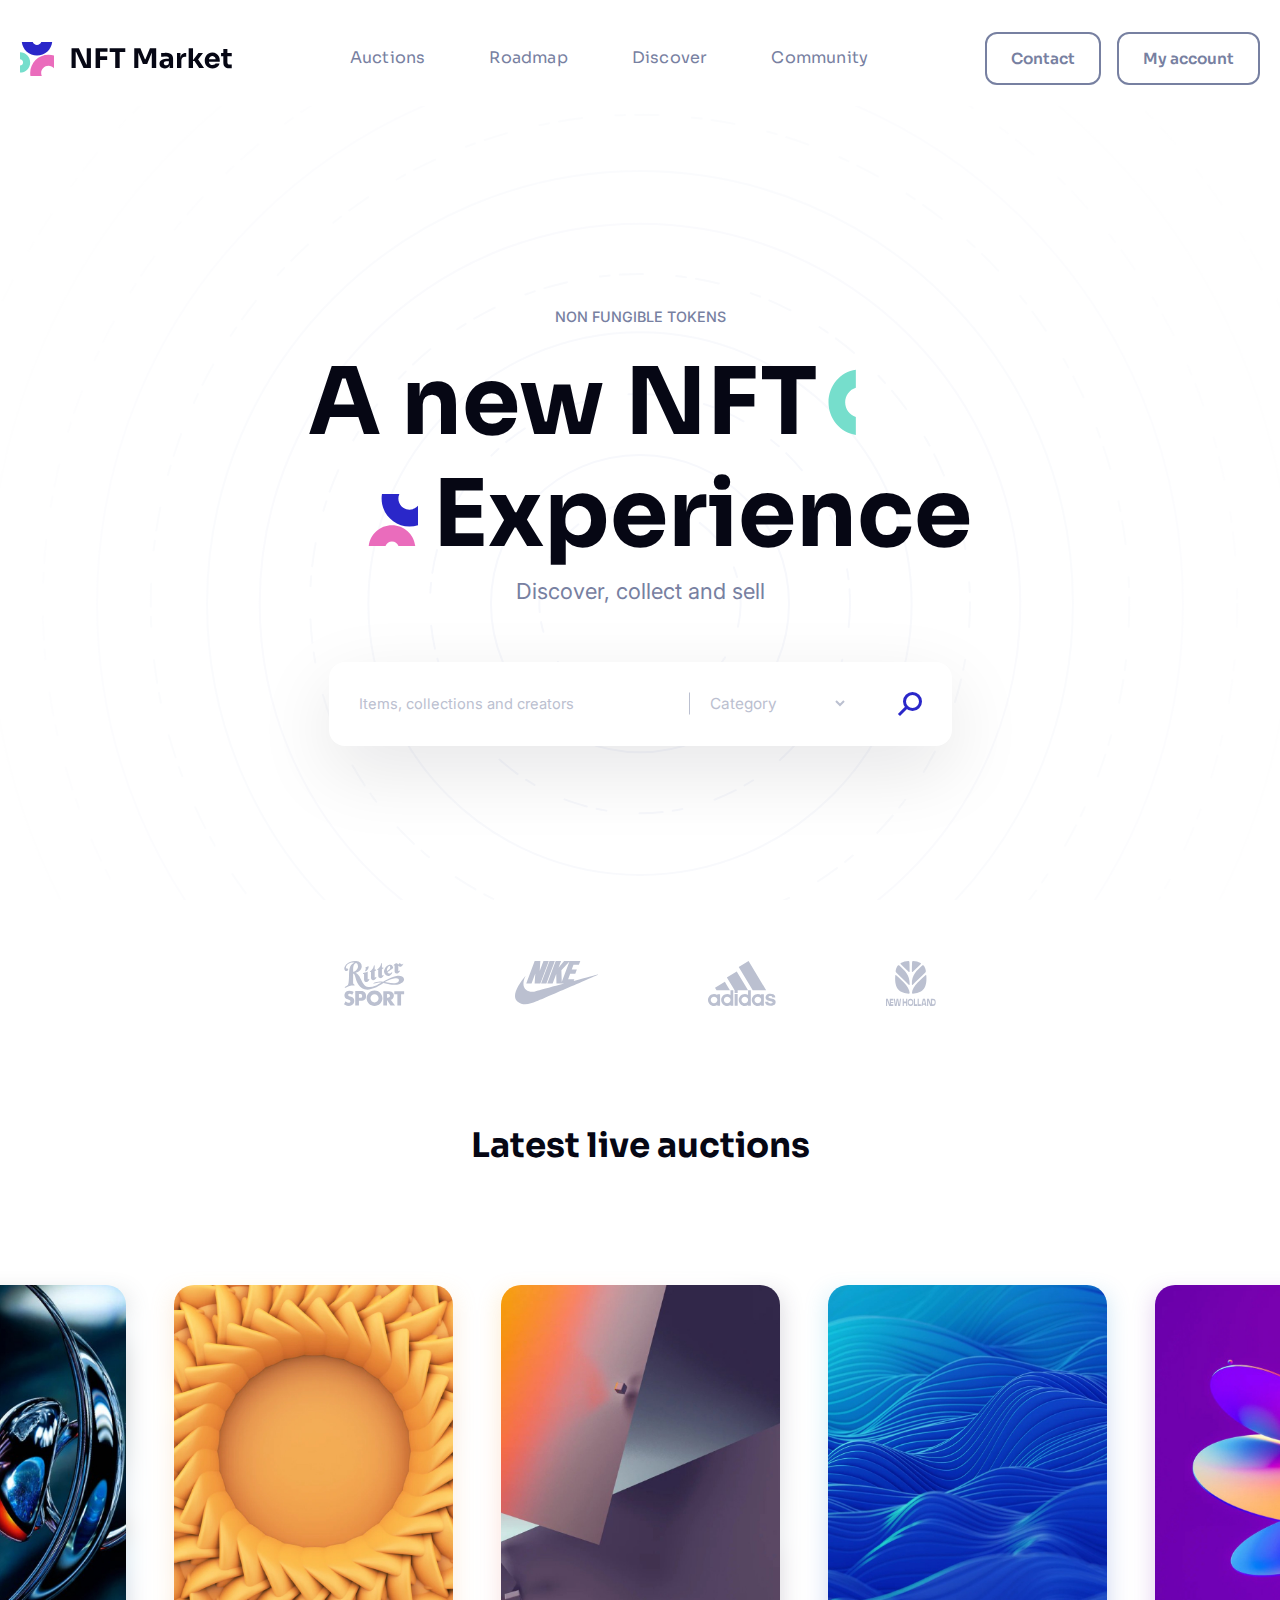
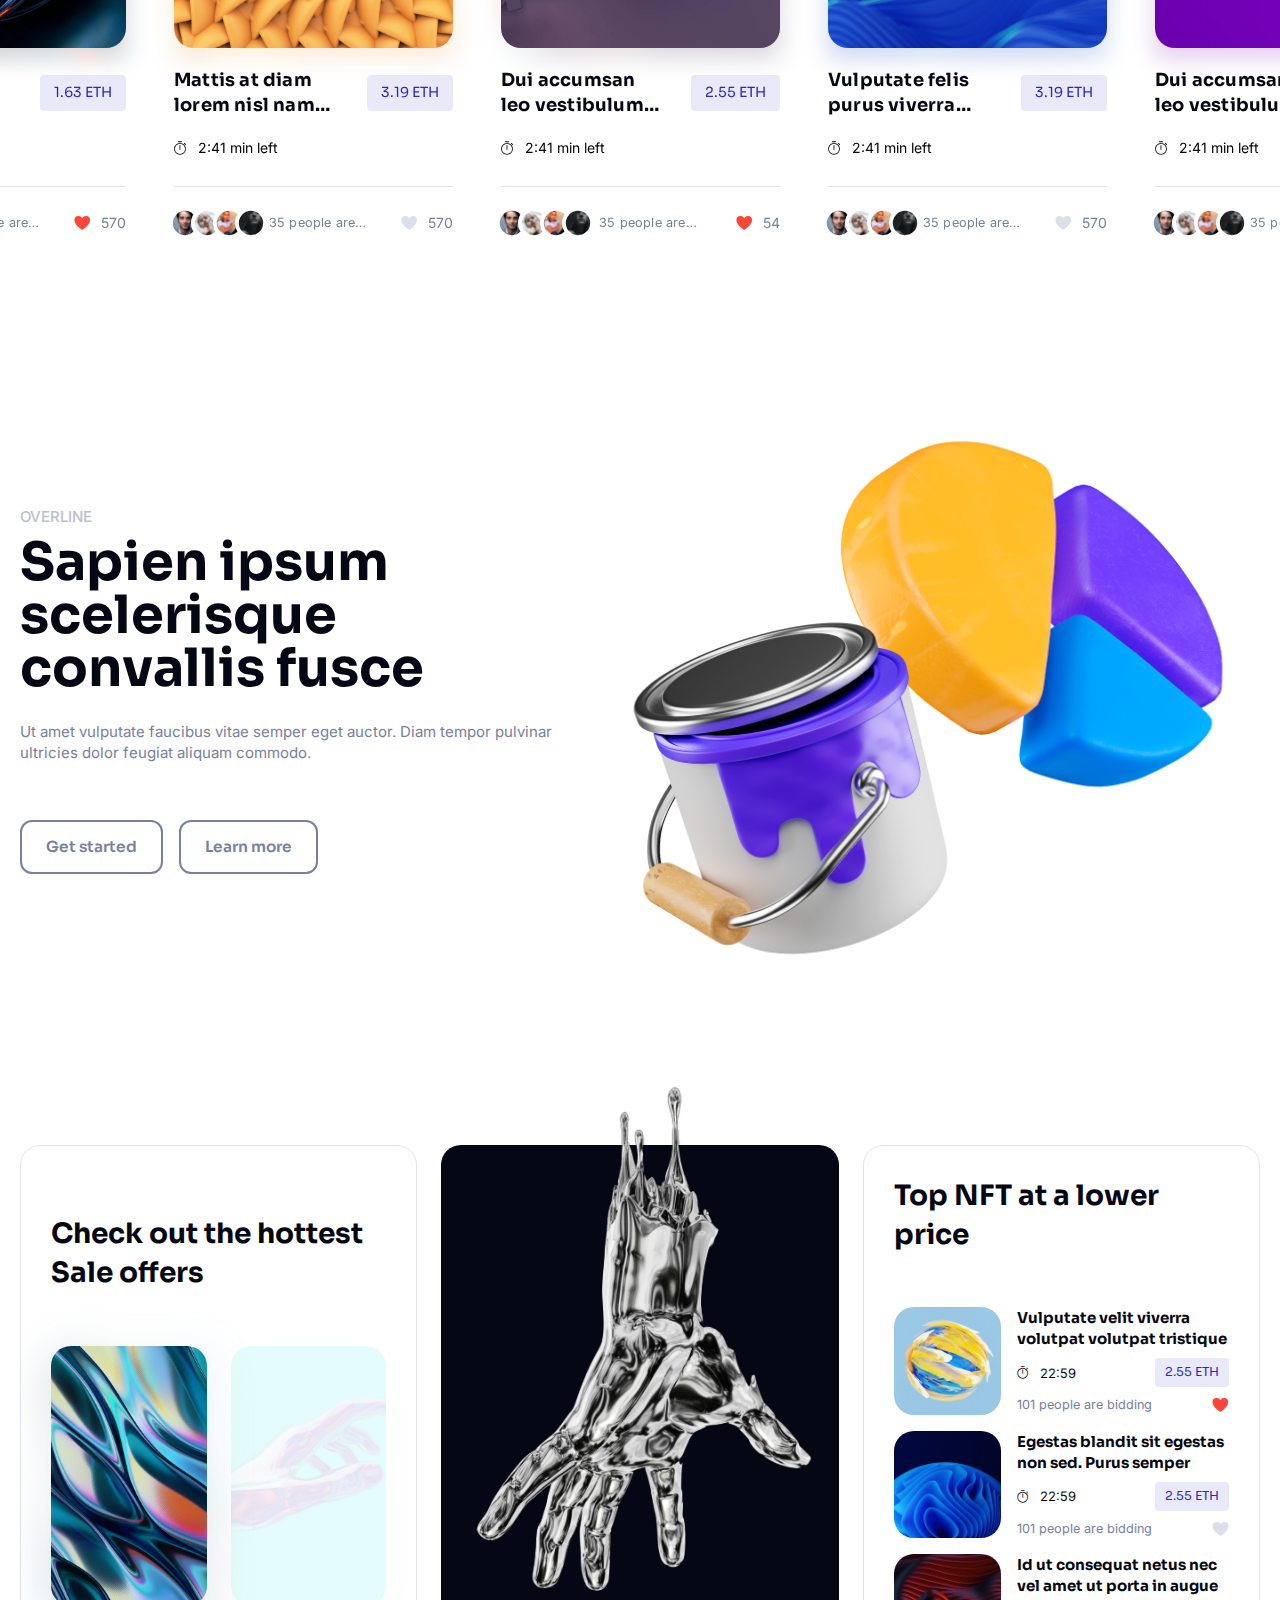
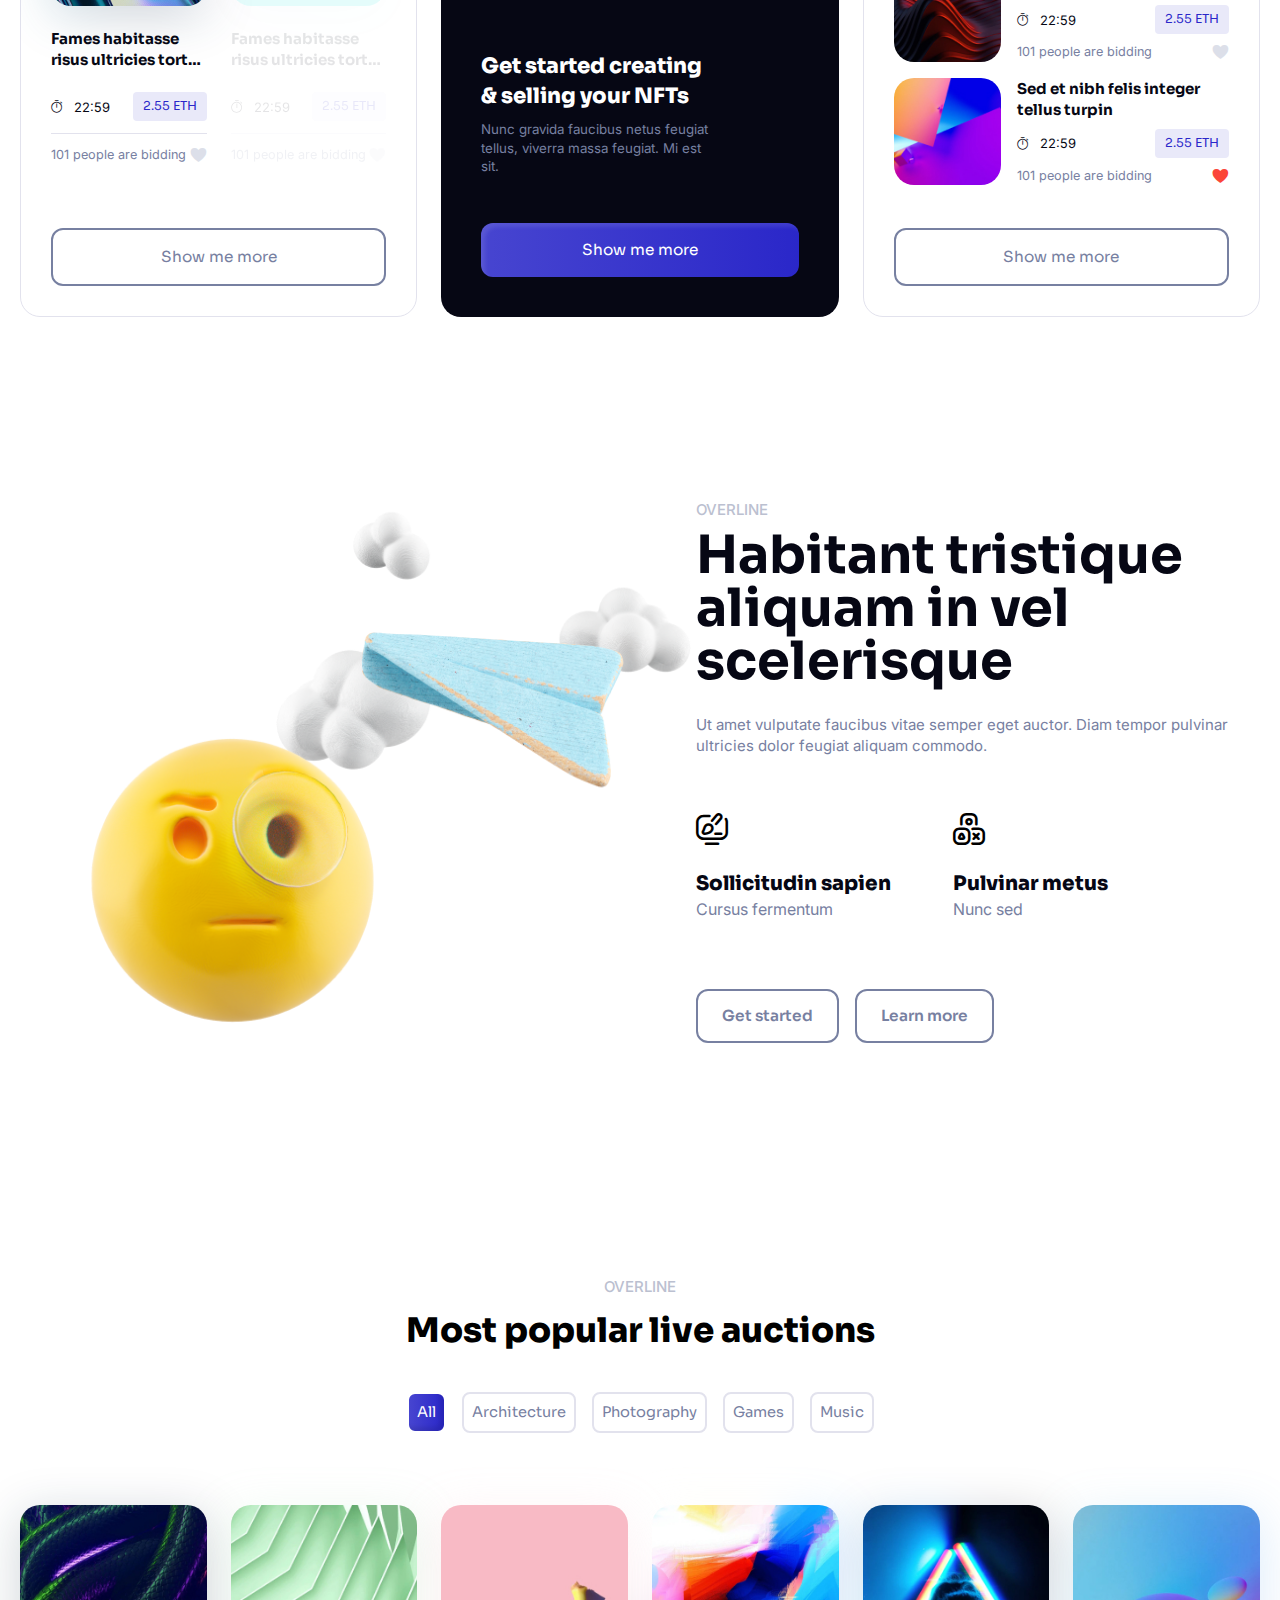
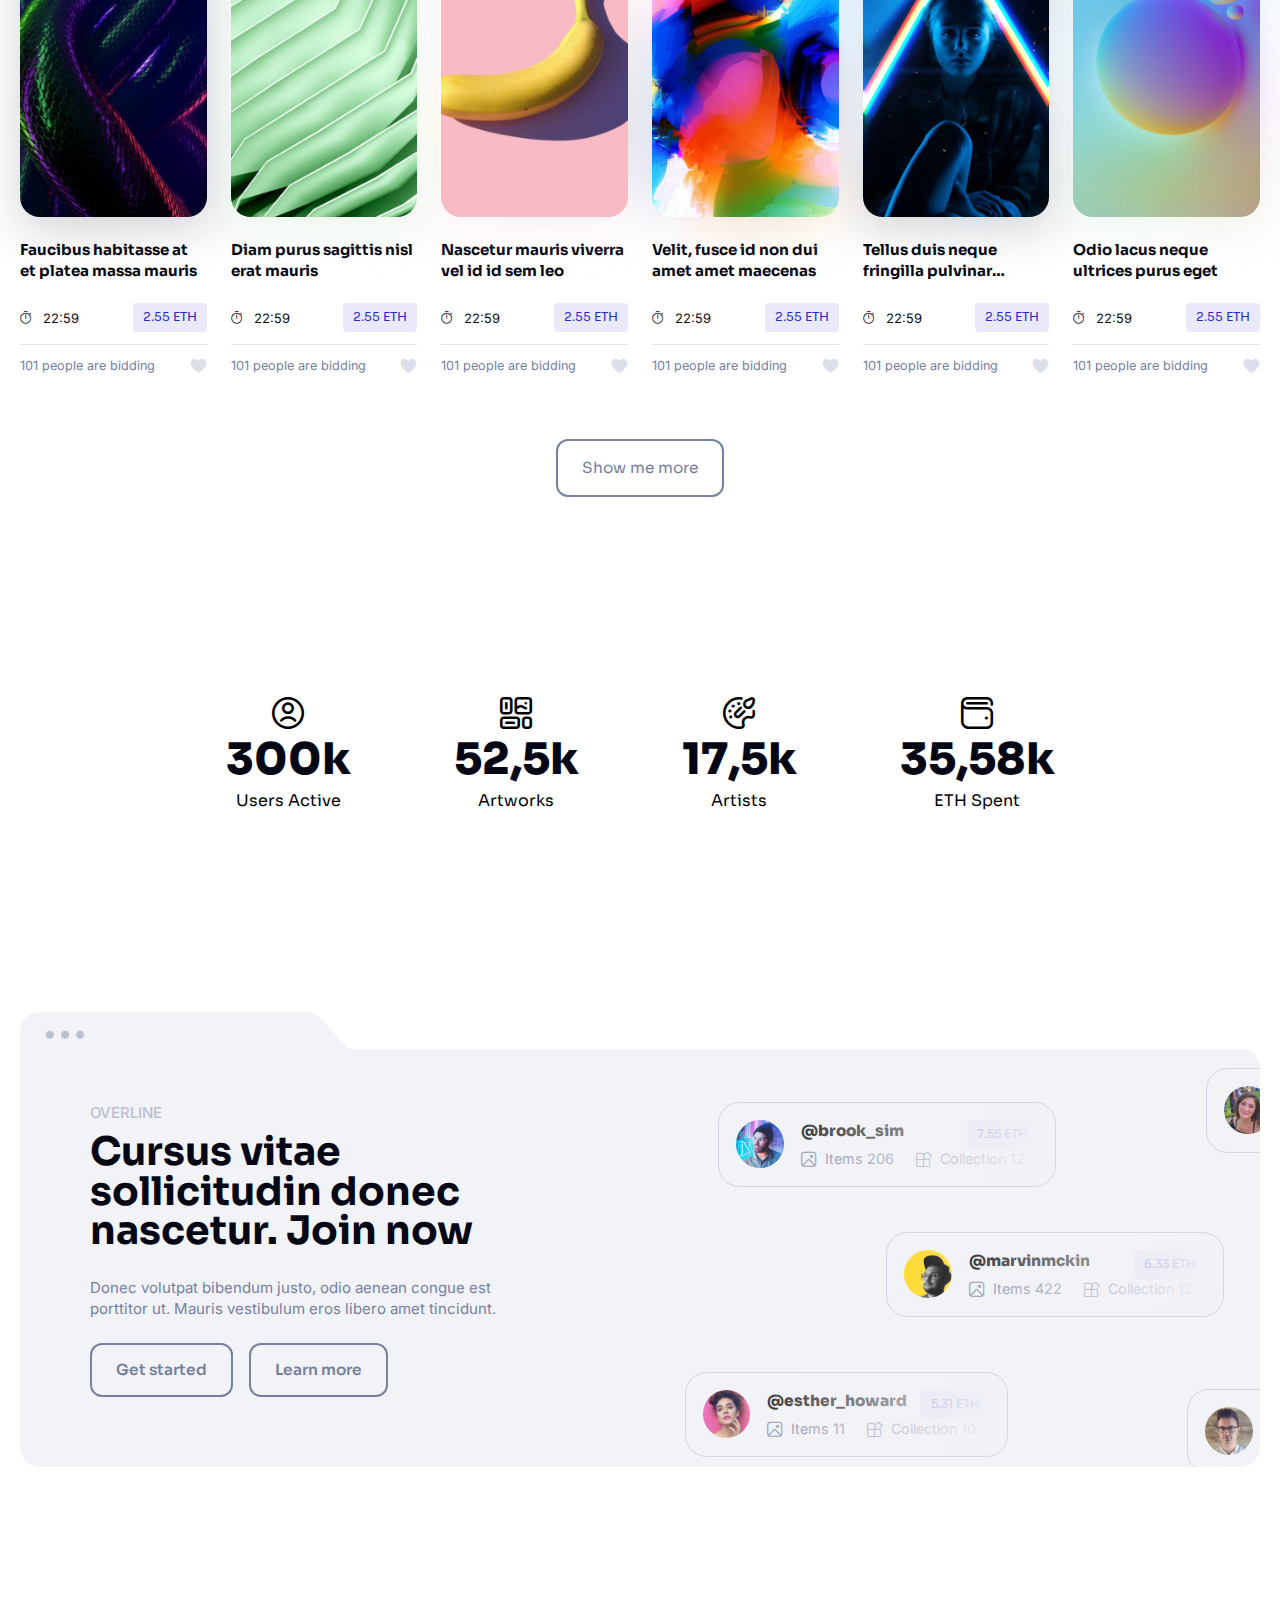
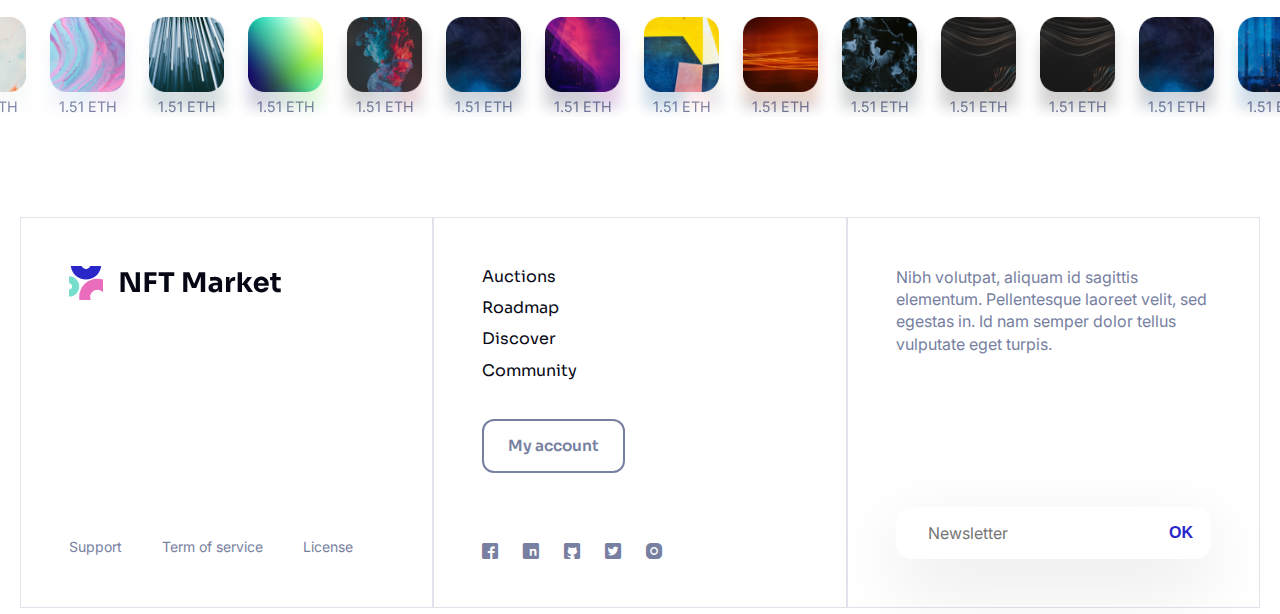
==== commit fcbbb833: "23 commit" ====
--- a/index.html
+++ b/index.html
@@ -89,14 +89,14 @@
           <h4 class="intro__text">Non Fungible Tokens</h4>
           <!-- <h1 class="intro__title"><span class="intro__new">A new NFT</span><span class="intro__exp">Experience</span></h1> -->
           <h1 class="intro__title">
-            <div class="intro__new">A new NFT <img src="./img/header/semicircle.svg" alt=""></div>
-            <div class="intro__exp"><img src="./img/header/semicircle-two.svg" alt="">Experience</div>
+            <span class="intro__new">A new NFT <img src="./img/header/semicircle.svg" alt=""></span>
+            <span class="intro__exp"><img src="./img/header/semicircle-two.svg" alt="">Experience</span>
           </h1>
           <h4 class="intro__subtitle">Discover, collect and sell</h4>
         </div>
-        <form action="" class="search" type="GET">
+        <form action="mainForm" class="search">
           <div class="search__gruop">
-            <label for="">
+            <label>
               <input type="text" class="search__input" placeholder="Items, collections and creators">
             </label>
             <select name="select" class="search__select">
@@ -911,7 +911,7 @@
             <p class="footer-col__text">
               Nibh volutpat, aliquam id sagittis elementum. Pellentesque laoreet velit, sed egestas in. Id nam semper dolor tellus vulputate eget turpis. 
             </p>
-            <form action="" class="footer-news">
+            <form action="#" class="footer-news">
               <input type="text" name="email" placeholder="Newsletter" class="footer-news__input">
               <button type="submit" class="footer-news__btn">OK</button>
             </form>
--- a/css/style.min.css
+++ b/css/style.min.css
@@ -1,2 +1,2 @@
-@use 'sass:math';@font-face{font-family:icons;font-display:swap;src:url(../fonts/icons.woff) format("woff");font-weight:400;font-style:normal}[class*="_icon-"]::before{font-family:"icons";font-style:normal;font-weight:normal;font-variant:normal;text-transform:none;line-height:1;-webkit-font-smoothing:antialiased;-moz-osx-font-smoothing:grayscale}[class*="_icon-"]::before{display:block}._icon-arrow:before{content:"\e900"}._icon-arrow-bottom:before{content:"\e901"}._icon-artists:before{content:"\e902"}._icon-artworks:before{content:"\e903"}._icon-collection:before{content:"\e904"}._icon-eth-spent:before{content:"\e905"}._icon-facebook:before{content:"\e906"}._icon-figures:before{content:"\e907"}._icon-github:before{content:"\e908"}._icon-heart:before{content:"\e909"}._icon-insagram:before{content:"\e90a"}._icon-linkedIn:before{content:"\e90b"}._icon-logo:before{content:"\e90c"}._icon-picture:before{content:"\e90d"}._icon-search:before{content:"\e90e"}._icon-semicircles:before{content:"\e90f"}._icon-time:before{content:"\e910"}._icon-twitter:before{content:"\e911"}._icon-two-semicircles:before{content:"\e912"}._icon-user:before{content:"\e913"}._icon-write:before{content:"\e914"}*,*::before,*::after{margin:0;padding:0;list-style:none;box-sizing:border-box;outline:none;line-height:1.4}img{max-width:100%;height:auto;display:block}a{text-decoration:none}ul,li,ol{list-style:none}body{font-size:1rem;font-family:'Sora', sans-serif}h1,h2,h3,h4{color:#060714}button{border:0;cursor:pointer}fieldset{border:0}.wrapper{min-height:100%;overflow:hidden;display:flex;flex-direction:column}@media (min-width: 768px){.container{max-width:720px}}@media (min-width: 992px){.container{max-width:960px}}@media (min-width: 1200px){.container{max-width:1140px}}@media (min-width: 1400px){.container{max-width:1320px}}.container{max-width:1452px;margin:0 auto;padding:0 20px}.container-fluid{max-width:1833px}.icon-menu{display:none}@media (max-width: 991.98px){.icon-menu{display:block;position:relative;flex:0 0 30px;height:18px;background:0;cursor:pointer;z-index:5}.icon-menu span,.icon-menu::before,.icon-menu::after{content:"";transform:all 0.3s ease 0s;left:0;position:absolute;width:100%;height:2px;background:#000}.icon-menu::before{top:0}.icon-menu::after{bottom:0}.icon-menu span{top:calc(50% - 1px)}.menu-open .icon-menu span{transform:scale(0)}.menu-open .icon-menu::before{transform:rotate(-45deg);top:calc(50% - 1px)}.menu-open .icon-menu::after{transform:rotate(45deg);bottom:calc(50% - 1px)}}.common-btn{display:flex;flex:0 0 auto}.common-btn__item{margin-right:1rem;display:flex}.common-btn__item:last-child{margin-right:0}.common-btn__link{padding:.875rem 1.5rem;border-radius:.75rem;text-decoration:none;font-weight:600;margin-right:1rem;color:#7780a1;border:2px solid #7780a1}@media (max-width: 767px){.common-btn__link{font-size:calc(14px + 3.4 * ((100vw - 320px) / 1920))}}@media (min-width: 767px){.common-btn__link{font-size:calc(14px + 2 * (100vw  / 1920))}}.common-btn__link:last-child{margin-right:0}.common-btn__link:hover{color:#fff;background:linear-gradient(90deg, #4745d0 0%, #2a27c9 100%);box-shadow:4px 4px 4px 0px rgba(255,255,255,0.1) inset;border:2px solid #fff}.total-time-price{display:flex;align-items:center;justify-content:space-between}.total-time-price_mb{margin:9px 0}.total-time-price_divider{padding-bottom:12px;margin-bottom:12px;border-bottom:1px solid #E2E2ED}.total-time-price ._icon-time::before{margin-right:12px}.total-time-price__time{display:flex;align-items:center;color:#060714;font-family:'Inter', sans-serif}@media (max-width: 767px){.total-time-price__time{font-size:calc(11px + 5.1 * ((100vw - 320px) / 1920))}}@media (min-width: 767px){.total-time-price__time{font-size:calc(11px + 3 * (100vw  / 1920))}}.total-time-price__price{color:#2a27c9;background:rgba(42,39,201,0.1);padding:6px 10px;border-radius:4px}@media (max-width: 767px){.total-time-price__price{font-size:calc(11px + 3.4 * ((100vw - 320px) / 1920))}}@media (min-width: 767px){.total-time-price__price{font-size:calc(11px + 2 * (100vw  / 1920))}}.total-bidding-heart{display:flex;align-items:center;justify-content:space-between}.total-bidding-heart__text{color:#7780a1;font-family:'Inter', sans-serif}@media (max-width: 767px){.total-bidding-heart__text{font-size:calc(10px + 6.8 * ((100vw - 320px) / 1920))}}@media (min-width: 767px){.total-bidding-heart__text{font-size:calc(10px + 4 * (100vw  / 1920))}}.hottest-offers-btn{display:flex;text-align:center}.hottest-offers-btn_mt{margin-top:43px}.hottest-offers-btn_bg .hottest-offers-btn__link{background:linear-gradient(90deg, #4745d0 0%, #2a27c9 100%);color:#fff;box-shadow:4px 4px 4px 0px rgba(255,255,255,0.1) inset;border:0}.hottest-offers-btn__link{color:#7780a1;width:100%;padding:16px 0;border:2px solid #7780a1;border-radius:12px}@media (max-width: 767px){.hottest-offers-btn__link{font-size:calc(14px + 3.4 * ((100vw - 320px) / 1920))}}@media (min-width: 767px){.hottest-offers-btn__link{font-size:calc(14px + 2 * (100vw  / 1920))}}.hottest-offers-btn__link_pad{padding:16px 24px}._icon-heart:before{color:#dcdfe9;font-size:14px;cursor:pointer}._icon-heart_active:before{color:#fb4539}._icon-heart:hover::before{color:#fb4539}.total-block__content{width:46%}.total-block__content_width-jn{width:39%}.total-block__over{color:#bbc0d0;font-size:15px;font-weight:500;font-family:'Inter', sans-serif;text-transform:uppercase}.total-block__title{margin-top:9px;margin-bottom:27px;line-height:1}@media (max-width: 767px){.total-block__title{font-size:calc(30px + 57.8 * ((100vw - 320px) / 1920))}}@media (min-width: 767px){.total-block__title{font-size:calc(30px + 34 * (100vw  / 1920))}}@media (max-width: 767px){.total-block__title_fz{font-size:calc(22px + 44.2 * ((100vw - 320px) / 1920))}}@media (min-width: 767px){.total-block__title_fz{font-size:calc(22px + 26 * (100vw  / 1920))}}.total-block__text{color:#7780a1;margin-bottom:57px;font-weight:400;font-family:'Inter', sans-serif}@media (max-width: 767px){.total-block__text{font-size:calc(13px + 5.1 * ((100vw - 320px) / 1920))}}@media (min-width: 767px){.total-block__text{font-size:calc(13px + 3 * (100vw  / 1920))}}.total-block__text_jn{margin-bottom:24px}.common-icon-text{display:flex;margin-bottom:69px}.common-icon-text__item{margin-right:62px}.common-icon-text__item:last-child{margin-right:0}.common-icon-text__icon:before{display:inherit;font-size:32px}.common-icon-text__title{margin-top:20px;font-size:20px;font-weight:800}.common-icon-text__text{color:#7780a1;font-size:16px;font-weight:400;font-family:'Inter', sans-serif}.header{background:url(../img/header/bg.svg) no-repeat;background-position:center;background-size:contain;width:100%;height:100%;margin-bottom:116px;position:relative}.square-pos__item{position:absolute;text-align:center}.square-pos__item_pos-1{top:419px;left:135px}.square-pos__item_pos-2{top:731px;left:358px}.square-pos__item_pos-3{top:336px;right:189px}.square-pos__item_pos-4{top:617px;right:100px}.square-pos__item_pos-5{top:838px;right:382px}.square-pos__item_pos-6{top:855px;left:-31px}.square-pos__picture{cursor:pointer}.square-pos__picture:hover::after{background:0}.square-pos__picture_blur-1::after{content:'';background:url(../img/header/image-1.svg) no-repeat;width:100%;height:100%;position:absolute;top:16px;left:0;opacity:.2;filter:blur(7px)}.square-pos__picture_blur-2::after{content:'';background:url(../img/header/img-2.svg) no-repeat;width:100%;height:100%;position:absolute;top:16px;left:0;opacity:.2;filter:blur(7px)}.square-pos__picture_blur-3::after{content:'';background:url(../img/header/img-3.svg) no-repeat;width:100%;height:100%;position:absolute;top:16px;left:0;opacity:.2;filter:blur(7px)}.square-pos__picture_blur-4::after{content:'';background:url(../img/header/img-4.svg) no-repeat;width:100%;height:100%;position:absolute;top:16px;left:0;opacity:.2;filter:blur(7px)}.square-pos__picture_blur-5::after{content:'';background:url(../img/header/img-5.svg) no-repeat;width:100%;height:100%;position:absolute;top:16px;left:0;opacity:.2;filter:blur(7px)}.square-pos__picture_blur-6::after{content:'';background:url(../img/header/img-6.svg) no-repeat;width:100%;height:100%;position:absolute;top:16px;left:0;opacity:.2;filter:blur(7px)}.square-pos__price{color:#7780a1;font-size:14px;font-family:'Inter', sans-serif}.top-bar{display:flex;justify-content:space-between;align-items:center;min-height:117px}.menu{display:flex;flex-wrap:wrap;column-gap:64px}.menu__link{color:#7780a1;font-size:16px;letter-spacing:0.2px}.menu__link:hover{color:#2a27c9}.intro{display:flex;flex-direction:column;align-items:center;margin-top:190px}.intro__text{color:#7780a1;margin-bottom:10px;font-family:'Inter', sans-serif;font-weight:500;text-transform:uppercase}@media (max-width: 767px){.intro__text{font-size:calc(13px + 3.4 * ((100vw - 320px) / 1920))}}@media (min-width: 767px){.intro__text{font-size:calc(13px + 2 * (100vw  / 1920))}}.intro__title{color:#060714;position:relative;text-align:center}@media (max-width: 767px){.intro__title{font-size:calc(40px + 136 * ((100vw - 320px) / 1920))}}@media (min-width: 767px){.intro__title{font-size:calc(40px + 80 * (100vw  / 1920))}}.intro__new{display:flex;align-items:center}.intro__new img{margin-left:10px}.intro__exp{display:flex;align-items:baseline;justify-content:flex-end;margin-left:58px;line-height:1}.intro__exp img{margin-right:15px}.intro__subtitle{color:#7780a1;margin-top:15px;font-family:'Inter', sans-serif;font-weight:400}@media (max-width: 767px){.intro__subtitle{font-size:calc(18px + 10.2 * ((100vw - 320px) / 1920))}}@media (min-width: 767px){.intro__subtitle{font-size:calc(18px + 6 * (100vw  / 1920))}}.search{display:flex;justify-content:center;margin-top:55px;margin-bottom:215px}.search__gruop{display:flex;align-items:center;background:#fff;min-height:84px;padding:0 30px;box-shadow:0px 25px 75px 0px rgba(6,7,20,0.1);border-radius:16px}.search__input{font-weight:400;font-family:'Inter', sans-serif;border:0}@media (max-width: 767px){.search__input{font-size:calc(14px + 3.4 * ((100vw - 320px) / 1920))}}@media (min-width: 767px){.search__input{font-size:calc(14px + 2 * (100vw  / 1920))}}.search ::-webkit-input-placeholder{color:#bbc0d0}.search ::-moz-placeholder{color:#bbc0d0}.search__select{color:#bbc0d0;background:#fff;font-weight:400;font-family:'Inter', sans-serif;border:1px solid #fff;border-left:1px solid #1F2A47;padding-left:16px;padding-right:46px;margin-left:109px;margin-right:48px}@media (max-width: 767px){.search__select{font-size:calc(14px + 3.4 * ((100vw - 320px) / 1920))}}@media (min-width: 767px){.search__select{font-size:calc(14px + 2 * (100vw  / 1920))}}.search__btn{background:0}.brands{display:flex;justify-content:center}.brands__item{margin-right:110px}.brands__item:last-child{margin-right:0}.auctions{display:flex;flex-direction:column;justify-content:center;align-items:center;margin-bottom:123px}@media (max-width: 767px){.auctions__title{font-size:calc(30px + 10.2 * ((100vw - 320px) / 1920))}}@media (min-width: 767px){.auctions__title{font-size:calc(30px + 6 * (100vw  / 1920))}}.auctions-carousel{margin-top:92px;display:flex;max-width:100%;/*! autoprefixer: on */}.auctions-carousel__item{padding:24px}.auctions-carousel__item:last-child{margin-right:0}.auctions-carousel__picture{position:relative}.auctions-carousel__picture_blur-1::after{content:'';background:url(../img/auctions/tristique-diam.jpg) no-repeat;width:100%;height:100%;position:absolute;top:10px;left:0;opacity:.2;filter:blur(12px)}.auctions-carousel__picture_blur-2::after{content:'';background:url(../img/auctions/vulputate.jpg) no-repeat;width:100%;height:100%;position:absolute;top:10px;left:0;opacity:.2;filter:blur(12px)}.auctions-carousel__picture_blur-3::after{content:'';background:url(../img/auctions/dui-accumsan.jpg) no-repeat;width:100%;height:100%;position:absolute;top:10px;left:0;opacity:.2;filter:blur(12px)}.auctions-carousel__picture_blur-4::after{content:'';background:url(../img/auctions/senectus-adipiscing.jpg) no-repeat;width:100%;height:100%;position:absolute;top:10px;left:0;opacity:.2;filter:blur(12px)}.auctions-carousel__picture_blur-5::after{content:'';background:url(../img/auctions/mattis-diam.jpg) no-repeat;width:100%;height:100%;position:absolute;top:10px;left:0;opacity:.2;filter:blur(12px)}.auctions-carousel__picture img{border-radius:20px;position:relative;z-index:1}.auctions-carousel__content{display:flex;flex-direction:column;justify-content:space-between}.auctions-carousel__title-price{display:flex;justify-content:space-between;align-items:center;margin-top:20px;margin-bottom:20px;min-height:75px}.auctions-carousel__title-price_height{min-height:auto}.auctions-carousel__title{max-width:60%;line-height:25px;letter-spacing:0.2px;/*! autoprefixer: off */display:-webkit-box;-webkit-line-clamp:2;-webkit-box-orient:vertical;overflow:hidden}@media (max-width: 767px){.auctions-carousel__title{font-size:calc(14px + 10.2 * ((100vw - 320px) / 1920))}}@media (min-width: 767px){.auctions-carousel__title{font-size:calc(14px + 6 * (100vw  / 1920))}}.auctions-carousel__price{color:#2a27c9;background:rgba(42,39,201,0.1);padding:8px 14px;border-radius:4px}@media (max-width: 767px){.auctions-carousel__price{font-size:calc(10px + 10.2 * ((100vw - 320px) / 1920))}}@media (min-width: 767px){.auctions-carousel__price{font-size:calc(10px + 6 * (100vw  / 1920))}}.auctions-carousel__time{display:flex;align-items:center;padding-bottom:28px;font-size:14px;font-family:'Inter', sans-serif}.auctions-carousel ._icon-time:before{padding-right:12px}.bidding-people{display:flex;justify-content:space-between;align-items:center;border-top:1px solid #E2E2ED;padding-top:20px;color:#7780a1;font-size:14px;font-family:'Inter', sans-serif}.bidding-people__avatars{display:flex}.bidding-people__avatars img{width:32px;margin:0 -5px}.bidding-people__text{line-height:150%;letter-spacing:0.2px;font-size:14px;font-family:'Inter', sans-serif}.bidding-people__counter{display:flex;align-items:center}.bidding-people ._icon-heart::before{margin-right:10px;cursor:pointer}.sapien__inner{display:flex;justify-content:space-between;align-items:center}.hottest-offers-nft{margin:150px 0}.hottest-offers{display:flex}.hottest-offers__col{margin-right:24px;width:33.333%;overflow:hidden}.hottest-offers__col:last-child{margin-right:0}.hottest-offers__col_show{overflow:inherit}.hottest-sale-offers{padding:40px;min-height:100%;display:flex;flex-direction:column;justify-content:flex-end;border:1px solid #E2E2ED;border-radius:20px}.hottest-sale-offers__title{margin-bottom:53px}@media (max-width: 767px){.hottest-sale-offers__title{font-size:calc(20px + 20.4 * ((100vw - 320px) / 1920))}}@media (min-width: 767px){.hottest-sale-offers__title{font-size:calc(20px + 12 * (100vw  / 1920))}}.hottest-sale-offers-carous{display:flex;column-gap:24px;/*! autoprefixer: on */}.hottest-sale-offers-carous_pa{height:100%;width:100%}.hottest-sale-offers-carous_pa .hottest-sale-offers-carous__item{width:16.666%}.hottest-sale-offers-carous_pa .hottest-sale-offers-carous__picture img{min-width:100%}.hottest-sale-offers-carous .slick-track{display:flex}.hottest-sale-offers-carous__item{width:100%;margin-bottom:64px}.hottest-sale-offers-carous__item_opacity{opacity:.1}.hottest-sale-offers-carous__picture{position:relative}.hottest-sale-offers-carous__picture_blur-min-1::after{content:'';background:url(../img/hottest-offers/hottest-sale-offers.jpg) no-repeat;width:100%;height:100%;position:absolute;top:10px;left:0;opacity:.2;filter:blur(25px)}.hottest-sale-offers-carous__picture_blur-min-2::after{content:'';background:url(../img/hottest-offers/fames-habitasesse.jpg) no-repeat;width:100%;height:100%;position:absolute;top:10px;left:0;opacity:.2;filter:blur(25px)}.hottest-sale-offers-carous__picture img{position:relative;z-index:1;border-radius:20px}.hottest-sale-offers-carous__title{margin:22px 0;/*! autoprefixer: off */display:-webkit-box;-webkit-line-clamp:2;-webkit-box-orient:vertical;overflow:hidden}@media (max-width: 767px){.hottest-sale-offers-carous__title{font-size:calc(13px + 5.1 * ((100vw - 320px) / 1920))}}@media (min-width: 767px){.hottest-sale-offers-carous__title{font-size:calc(13px + 3 * (100vw  / 1920))}}.top-nft__item{display:flex;margin-bottom:16px}.top-nft__item:last-child{margin-bottom:0}.top-nft__picture{margin-right:16px;width:33%}.top-nft__picture img{border-radius:20px}.top-nft__content{width:65%}@media (max-width: 767px){.top-nft__title{font-size:calc(13px + 5.1 * ((100vw - 320px) / 1920))}}@media (min-width: 767px){.top-nft__title{font-size:calc(13px + 3 * (100vw  / 1920))}}.get-started-creating{background:#060714;width:100%;height:100%;position:relative;border-radius:20px}.get-started-creating::before{content:"";background:url(../img/hottest-offers/fingers.png) no-repeat;background-size:contain;width:100%;height:100%;display:flex;position:absolute;bottom:80px;left:0}.get-started-creating__content{position:absolute;bottom:0;left:0;padding:0 40px 40px 40px}.get-started-creating__title{width:75%;color:#fff;font-weight:800}@media (max-width: 767px){.get-started-creating__title{font-size:calc(16px + 13.6 * ((100vw - 320px) / 1920))}}@media (min-width: 767px){.get-started-creating__title{font-size:calc(16px + 8 * (100vw  / 1920))}}.get-started-creating__text{width:75%;margin-top:9px;margin-bottom:47px;color:#7780a1;font-weight:400;font-family:'Inter', sans-serif}@media (max-width: 767px){.get-started-creating__text{font-size:calc(12px + 3.4 * ((100vw - 320px) / 1920))}}@media (min-width: 767px){.get-started-creating__text{font-size:calc(12px + 2 * (100vw  / 1920))}}.habitant-tristique-scelerisque{margin-bottom:200px}.tristique-scelerisque{display:flex;justify-content:space-between;align-items:center}.popular-auctions{padding-bottom:100px}.popular-auctions__inner{display:flex;flex-direction:column;align-items:center}.popular-auctions__over{color:#bbc0d0;font-size:15px;font-weight:500;font-family:'Inter', sans-serif;text-transform:uppercase}.popular-auctions__title{margin-top:10px;margin-bottom:38px;font-weight:800}@media (max-width: 767px){.popular-auctions__title{font-size:calc(30px + 10.2 * ((100vw - 320px) / 1920))}}@media (min-width: 767px){.popular-auctions__title{font-size:calc(30px + 6 * (100vw  / 1920))}}.popular-auctions-menu{display:flex;justify-content:center;column-gap:16px;row-gap:15px;margin-bottom:72px}.popular-auctions-menu__item{padding:8px;color:#7780a1;border:2px solid #E2E2ED;border-radius:8px;cursor:pointer}@media (max-width: 767px){.popular-auctions-menu__item{font-size:calc(12px + 6.8 * ((100vw - 320px) / 1920))}}@media (min-width: 767px){.popular-auctions-menu__item{font-size:calc(12px + 4 * (100vw  / 1920))}}.popular-auctions-menu__item_active{background:linear-gradient(90deg, #4745d0 0%, #2a27c9 100%);color:#fff;box-shadow:-4px -4px 4px 0px rgba(0,0,0,0.1) inset;border:2px solid #fff}.hottest-sale-offers-carous__picture_blur-pop-1::after{content:'';background:url(../img/popular-auctions/faucibus-habitasse.jpg) no-repeat;width:100%;height:100%;position:absolute;top:10px;left:0;opacity:.2;filter:blur(25px)}.hottest-sale-offers-carous__picture_blur-pop-2::after{content:'';background:url(../img/popular-auctions/diam-purus-sagittis.jpg) no-repeat;width:100%;height:100%;position:absolute;top:10px;left:0;opacity:.2;filter:blur(25px)}.hottest-sale-offers-carous__picture_blur-pop-3::after{content:'';background:url(../img/popular-auctions/nascetur-mauris-viverra.jpg) no-repeat;width:100%;height:100%;position:absolute;top:10px;left:0;opacity:.2;filter:blur(25px)}.hottest-sale-offers-carous__picture_blur-pop-4::after{content:'';background:url(../img/popular-auctions/amet-maecenas.jpg) no-repeat;width:100%;height:100%;position:absolute;top:10px;left:0;opacity:.2;filter:blur(25px)}.hottest-sale-offers-carous__picture_blur-pop-5::after{content:'';background:url(../img/popular-auctions/tellus-duis-neque.jpg) no-repeat;width:100%;height:100%;position:absolute;top:10px;left:0;opacity:.2;filter:blur(25px)}.hottest-sale-offers-carous__picture_blur-pop-6::after{content:'';background:url(../img/popular-auctions/odio-lacus-neque.jpg) no-repeat;width:100%;height:100%;position:absolute;top:10px;left:0;opacity:.2;filter:blur(25px)}.detail-count{padding:100px 0}.detail-numb{display:flex;justify-content:center;align-items:center;column-gap:103px;row-gap:35px;flex-wrap:wrap}.detail-numb__item{display:flex;flex-direction:column;align-items:center}.detail-numb__icon{display:inherit;font-size:32px}.detail-numb__numb{color:#060714;font-weight:800}@media (max-width: 767px){.detail-numb__numb{font-size:calc(35px + 22.1 * ((100vw - 320px) / 1920))}}@media (min-width: 767px){.detail-numb__numb{font-size:calc(35px + 13 * (100vw  / 1920))}}.join-now{margin-top:100px;margin-bottom:150px}.join-now-col{background:url(../img/join-now/join-now.jpg) no-repeat;background-size:cover;width:100%;height:100%;padding-left:118px;padding-top:90px;padding-bottom:90px;display:flex;align-items:end;position:relative;border-radius:20px;overflow:hidden}.user{display:flex;padding:17px;min-width:460px;position:relative;border:1px solid #D4D4E2;border-radius:21.5px}.user_pos-1{position:absolute;top:90px;right:204px}.user_pos-2{position:absolute;top:56px;right:-284px}.user_pos-3{position:absolute;top:220px;right:36px}.user_pos-4{position:absolute;top:360px;right:252px}.user_pos-5{position:absolute;top:377px;right:-256px}.user::before{content:'';background:linear-gradient(90deg, rgba(241,241,246,0) 0%, #f1f1f6 100%);width:100%;height:100%;position:absolute;top:0;left:0;border-radius:21.5px}.user__avatar{margin-right:17px}.user__content{width:100%}.user__title-price{display:flex;justify-content:space-between}.user__items-conect{display:flex;color:#7780a1;column-gap:22px}.user__title{font-weight:800}@media (max-width: 767px){.user__title{font-size:calc(12px + 8.5 * ((100vw - 320px) / 1920))}}@media (min-width: 767px){.user__title{font-size:calc(12px + 5 * (100vw  / 1920))}}.user__text{font-family:'Inter', sans-serif}@media (max-width: 767px){.user__text{font-size:calc(11px + 8.5 * ((100vw - 320px) / 1920))}}@media (min-width: 767px){.user__text{font-size:calc(11px + 5 * (100vw  / 1920))}}.user__price{color:#2a27c9;background:rgba(42,39,201,0.1);padding:6px 10px;border-radius:4px}@media (max-width: 767px){.user__price{font-size:calc(10px + 5.1 * ((100vw - 320px) / 1920))}}@media (min-width: 767px){.user__price{font-size:calc(10px + 3 * (100vw  / 1920))}}.user__item{display:flex;align-items:center}.user__icon{margin-right:8px}.pictur-mini{margin-bottom:100px}.pictur-mini-carous__item{display:flex !important;flex-direction:column;align-items:center;margin-right:24px}.pictur-mini-carous__item:last-child{margin-right:0}.pictur-mini-carous__picture{position:relative;margin-bottom:5px;cursor:pointer}.pictur-mini-carous__picture:hover::after{background:0}.pictur-mini-carous__picture_blur-pic-0::after{content:'';background:url(../img/pictur-mini-carous/pictur-mini-0.jpg) no-repeat;width:100%;height:100%;position:absolute;top:16px;left:0;opacity:.2;filter:blur(7px)}.pictur-mini-carous__picture_blur-pic-1::after{content:'';background:url(../img/pictur-mini-carous/pictur-mini-1.jpg) no-repeat;width:100%;height:100%;position:absolute;top:16px;left:0;opacity:.2;filter:blur(7px)}.pictur-mini-carous__picture_blur-pic-2::after{content:'';background:url(../img/pictur-mini-carous/pictur-mini-2.jpg) no-repeat;width:100%;height:100%;position:absolute;top:16px;left:0;opacity:.2;filter:blur(7px)}.pictur-mini-carous__picture_blur-pic-3::after{content:'';background:url(../img/pictur-mini-carous/pictur-mini-3.jpg) no-repeat;width:100%;height:100%;position:absolute;top:16px;left:0;opacity:.2;filter:blur(7px)}.pictur-mini-carous__picture_blur-pic-4::after{content:'';background:url(../img/pictur-mini-carous/pictur-mini-4.jpg) no-repeat;width:100%;height:100%;position:absolute;top:16px;left:0;opacity:.2;filter:blur(7px)}.pictur-mini-carous__picture_blur-pic-5::after{content:'';background:url(../img/pictur-mini-carous/pictur-mini-5.jpg) no-repeat;width:100%;height:100%;position:absolute;top:16px;left:0;opacity:.2;filter:blur(7px)}.pictur-mini-carous__picture_blur-pic-6::after{content:'';background:url(../img/pictur-mini-carous/pictur-mini-6.jpg) no-repeat;width:100%;height:100%;position:absolute;top:16px;left:0;opacity:.2;filter:blur(7px)}.pictur-mini-carous__picture_blur-pic-7::after{content:'';background:url(../img/pictur-mini-carous/pictur-mini-7.jpg) no-repeat;width:100%;height:100%;position:absolute;top:16px;left:0;opacity:.2;filter:blur(7px)}.pictur-mini-carous__picture_blur-pic-8::after{content:'';background:url(../img/pictur-mini-carous/pictur-mini-8.jpg) no-repeat;width:100%;height:100%;position:absolute;top:16px;left:0;opacity:.2;filter:blur(7px)}.pictur-mini-carous__picture_blur-pic-9::after{content:'';background:url(../img/pictur-mini-carous/pictur-mini-9.jpg) no-repeat;width:100%;height:100%;position:absolute;top:16px;left:0;opacity:.2;filter:blur(7px)}.pictur-mini-carous__picture_blur-pic-10::after{content:'';background:url(../img/pictur-mini-carous/pictur-mini-10.jpg) no-repeat;width:100%;height:100%;position:absolute;top:16px;left:0;opacity:.2;filter:blur(7px)}.pictur-mini-carous__picture_blur-pic-11::after{content:'';background:url(../img/pictur-mini-carous/pictur-mini-11.jpg) no-repeat;width:100%;height:100%;position:absolute;top:16px;left:0;opacity:.2;filter:blur(7px)}.pictur-mini-carous__picture_blur-pic-12::after{content:'';background:url(../img/pictur-mini-carous/pictur-mini-12.jpg) no-repeat;width:100%;height:100%;position:absolute;top:16px;left:0;opacity:.2;filter:blur(7px)}.pictur-mini-carous__picture_blur-pic-13::after{content:'';background:url(../img/pictur-mini-carous/pictur-mini-13.jpg) no-repeat;width:100%;height:100%;position:absolute;top:16px;left:0;opacity:.2;filter:blur(7px)}.pictur-mini-carous__picture_blur-pic-14::after{content:'';background:url(../img/pictur-mini-carous/pictur-mini-14.jpg) no-repeat;width:100%;height:100%;position:absolute;top:16px;left:0;opacity:.2;filter:blur(7px)}.pictur-mini-carous__picture_blur-pic-15::after{content:'';background:url(../img/pictur-mini-carous/pictur-mini-15.jpg) no-repeat;width:100%;height:100%;position:absolute;top:16px;left:0;opacity:.2;filter:blur(7px)}.pictur-mini-carous__picture_blur-pic-16::after{content:'';background:url(../img/pictur-mini-carous/pictur-mini-16.jpg) no-repeat;width:100%;height:100%;position:absolute;top:16px;left:0;opacity:.2;filter:blur(7px)}.pictur-mini-carous__picture_blur-pic-17::after{content:'';background:url(../img/pictur-mini-carous/pictur-mini-17.jpg) no-repeat;width:100%;height:100%;position:absolute;top:16px;left:0;opacity:.2;filter:blur(7px)}.pictur-mini-carous__picture_blur-pic-18::after{content:'';background:url(../img/pictur-mini-carous/pictur-mini-18.jpg) no-repeat;width:100%;height:100%;position:absolute;top:16px;left:0;opacity:.2;filter:blur(7px)}.pictur-mini-carous__price{color:#7780a1;font-weight:400;font-family:'Inter', sans-serif}@media (max-width: 767px){.pictur-mini-carous__price{font-size:calc(11px + 8.5 * ((100vw - 320px) / 1920))}}@media (min-width: 767px){.pictur-mini-carous__price{font-size:calc(11px + 5 * (100vw  / 1920))}}.footer{min-height:397px}.footer-col{display:flex}.footer-col__item{width:33.333%;padding:3rem;display:flex;flex-direction:column;justify-content:space-between;border:1px solid #E2E2ED}.footer-col__text{color:#7780a1;font-size:16px;font-weight:400;font-family:'Inter', sans-serif}.footer-support{display:flex;column-gap:40px;flex-wrap:wrap}.footer-support__link{color:#7780a1;font-size:14px;font-weight:400;font-family:'Inter', sans-serif}.footer-menu{display:flex;flex-direction:column;gap:9px;margin-bottom:2.3125rem}.footer-menu__link{color:#060714;font-size:16px}.social{display:flex;gap:25px;margin-top:70px}.social__link{color:#7780a1}.social__icon:hover{color:#2a27c9}.footer-news{position:relative}.footer-news__input{height:3.25rem;width:100%;color:#7780a1;padding:0 2rem;font-size:16px;font-weight:400;font-family:'Inter', sans-serif;border:0;border-radius:1rem;background:#fff;box-shadow:0px 25px 75px 0px rgba(6,7,20,0.1)}.footer-news__btn{position:absolute;right:1.125rem;top:.9375rem;color:#2a27c9;background:0;font-size:16px;font-weight:800}@media (max-width: 1399.99px){.intro__new img{width:30px}.intro__exp img{width:52px}.join-now-col{padding-left:70px;padding-bottom:70px}.total-block__content_width-jn{width:42%}.user{min-width:auto}.hottest-sale-offers{padding:30px}}@media (max-width: 1199.98px){.intro__new img{width:25px}.intro__exp img{width:40px}.user_pos-1{right:125px}.user_pos-4{right:161px}.footer-col__item{padding:30px}}@media (max-width: 991.98px){.intro{margin-top:80px}.search{margin-bottom:150px}.common-btn_hide{display:none}.menu-nav{display:none}.auctions-carousel__item{padding:15px}.sapien__inner{flex-direction:column-reverse;flex-wrap:wrap}.total-block__content_width{width:100%}.hottest-sale-offers-carous_pa{flex-wrap:wrap;justify-content:center}.hottest-sale-offers-carous_pa .hottest-sale-offers-carous__item{width:23.33%}.join-now-col{padding-top:70px;padding-left:30px;padding-bottom:30px}.user{padding:12px}.user_pos-1{top:72px;right:46px}.user_pos-3{top:189px;right:-16px}.user_pos-4{top:308px;right:67px}.user_pos-5{top:295px}.hottest-offers{flex-wrap:wrap;row-gap:24px}.hottest-offers__col{width:100%;margin-right:0;margin-bottom:20px;display:flex;justify-content:center}.hottest-offers__col_show{min-height:766px;width:447px;margin:0 auto}.hottest-sale-offers{width:447px}.tristique-scelerisque{flex-wrap:wrap}.footer-col__item{padding:25px}}@media (max-width: 842px){.total-block__content_width-jn{width:46%}}@media (max-width: 767.98px){.intro__new img{width:22px}.intro__exp img{width:33px}.common-btn__link{padding:.625rem 1rem}.total-block__content_width-jn{width:50%}.total-block__title{margin-bottom:17px}.logo{flex:0 0 150px}.intro{margin-top:55px}.search{margin-bottom:100px}.search__gruop{min-height:70px}.search__select{margin-left:25px;margin-right:25px;padding-right:0}.search::placeholder{width:100%}.brands__item{margin-right:60px}.auctions-carousel__content_pad .auctions-carousel__time{padding-bottom:15px}.auctions-carousel__content_pad .bidding-people{padding-top:10px}.hottest-offers-nft{margin:100px 0}.auctions-carousel__item{padding:12px}.detail-numb{column-gap:65px}.habitant-tristique-scelerisque{margin-bottom:100px}.popular-auctions{padding-bottom:50px}.hottest-sale-offers-carous_pa .hottest-sale-offers-carous__item{width:29%}.hottest-offers-btn__link{padding:.625rem 1rem}.join-now-col{padding-left:25px;padding-bottom:25px}.user{padding:7px}.user__avatar{margin-right:10px}.user__avatar img{width:50px;height:50px}.user__items-conect{column-gap:10px}.user__icon{margin-right:5px;font-size:12px}.user_pos-1{right:23px}.user_pos-2{right:-242px}.user_pos-3{top:165px}.user_pos-4{top:251px;right:46px}.user_pos-5{top:241px;right:-212px}.user__price{padding:4px 6px}.footer-col{flex-wrap:wrap}.footer-col__item{width:100%}.footer-news{margin-top:20px}}@media (max-width: 646px){.total-block__content_width-jn{width:60%}.total-time-price__price{padding:8px 8px}.auctions-carousel__price{padding:8px 8px}.user_pos-1{right:-85px}.user_pos-2{display:none}.user_pos-3{right:-113px}.user_pos-4{right:-82px}.user_pos-5{display:none}}@media (max-width: 575.98px){.square-pos{display:none}.intro{margin-top:20px}.intro__new img{width:17px;margin-left:6px}.intro__exp img{width:27px;margin-right:8px}.search__gruop{padding:0 15px;min-height:60px}.search label{width:50%}.search__select{width:40%;margin-left:15px;margin-right:15px;padding-left:5px}.search__btn{width:10%}.search__btn img{width:21px}.brands__item{margin-right:30px}.common-btn__link{padding:.5rem .875rem}.detail-numb{row-gap:50px}.detail-numb__item{width:100%}.detail-numb__numb{padding:15px 0}.popular-auctions{padding-bottom:20px}.hottest-sale-offers-carous_pa .hottest-sale-offers-carous__item{width:39%}}@media (max-width: 500px){.auctions-carousel__item{padding:10px}.hottest-sale-offers-carous{column-gap:20px}.hottest-sale-offers-carous_pa .hottest-sale-offers-carous__item{width:46%}.user{display:none}.total-block__content_width-jn{width:100%}.join-now-col{padding-right:25px}.popular-auctions__title{text-align:center}.popular-auctions-menu{margin-bottom:50px;column-gap:9px}}@media (max-width: 418px){.intro__new img{width:14px}.intro__exp img{width:22px;margin-right:3px}.common-btn__link{padding:.5rem .6875rem}.popular-auctions-menu{flex-wrap:wrap}}
+@use 'sass:math';@font-face{font-family:icons;font-display:swap;src:url(../fonts/icons.woff) format("woff");font-weight:400;font-style:normal}[class*="_icon-"]::before{font-family:"icons";font-style:normal;font-weight:normal;font-variant:normal;text-transform:none;line-height:1;-webkit-font-smoothing:antialiased;-moz-osx-font-smoothing:grayscale}[class*="_icon-"]::before{display:block}._icon-arrow:before{content:"\e900"}._icon-arrow-bottom:before{content:"\e901"}._icon-artists:before{content:"\e902"}._icon-artworks:before{content:"\e903"}._icon-collection:before{content:"\e904"}._icon-eth-spent:before{content:"\e905"}._icon-facebook:before{content:"\e906"}._icon-figures:before{content:"\e907"}._icon-github:before{content:"\e908"}._icon-heart:before{content:"\e909"}._icon-insagram:before{content:"\e90a"}._icon-linkedIn:before{content:"\e90b"}._icon-logo:before{content:"\e90c"}._icon-picture:before{content:"\e90d"}._icon-search:before{content:"\e90e"}._icon-semicircles:before{content:"\e90f"}._icon-time:before{content:"\e910"}._icon-twitter:before{content:"\e911"}._icon-two-semicircles:before{content:"\e912"}._icon-user:before{content:"\e913"}._icon-write:before{content:"\e914"}*,*::before,*::after{margin:0;padding:0;list-style:none;box-sizing:border-box;outline:none;line-height:1.4}img{max-width:100%;height:auto;display:block}a{text-decoration:none}ul,li,ol{list-style:none}body{font-size:1rem;font-family:'Sora', sans-serif}h1,h2,h3,h4{color:#060714}button{border:0;cursor:pointer}fieldset{border:0}.wrapper{min-height:100%;overflow:hidden;display:flex;flex-direction:column}@media (min-width: 768px){.container{max-width:720px}}@media (min-width: 992px){.container{max-width:960px}}@media (min-width: 1200px){.container{max-width:1140px}}@media (min-width: 1400px){.container{max-width:1320px}}.container{max-width:1452px;margin:0 auto;padding:0 20px}.container-fluid{max-width:1833px}.icon-menu{display:none}@media (max-width: 991.98px){.icon-menu{display:block;position:relative;flex:0 0 1.875rem;height:1.125rem;background:0;cursor:pointer;z-index:5}.icon-menu span,.icon-menu::before,.icon-menu::after{content:"";transform:all 0.3s ease 0s;left:0;position:absolute;width:100%;height:.125rem;background:#000}.icon-menu::before{top:0}.icon-menu::after{bottom:0}.icon-menu span{top:calc(50% - 1px)}.menu-open .icon-menu span{transform:scale(0)}.menu-open .icon-menu::before{transform:rotate(-45deg);top:calc(50% - 1px)}.menu-open .icon-menu::after{transform:rotate(45deg);bottom:calc(50% - 1px)}}.common-btn{display:flex;flex:0 0 auto}.common-btn__item{margin-right:1rem;display:flex}.common-btn__item:last-child{margin-right:0}.common-btn__link{padding:.875rem 1.5rem;border-radius:.75rem;text-decoration:none;font-weight:600;margin-right:1rem;color:#7780a1;border:2px solid #7780a1}@media (max-width: 767px){.common-btn__link{font-size:calc(14px + 3.4 * ((100vw - 320px) / 1920))}}@media (min-width: 767px){.common-btn__link{font-size:calc(14px + 2 * (100vw  / 1920))}}.common-btn__link:last-child{margin-right:0}.common-btn__link:hover{color:#fff;background:linear-gradient(90deg, #4745d0 0%, #2a27c9 100%);box-shadow:4px 4px 4px 0px rgba(255,255,255,0.1) inset;border:2px solid #fff;transition:all .5s ease 0s}.total-time-price{display:flex;align-items:center;justify-content:space-between}.total-time-price_mb{margin:.5625rem 0}.total-time-price_divider{padding-bottom:.75rem;margin-bottom:.75rem;border-bottom:1px solid #E2E2ED}.total-time-price ._icon-time::before{margin-right:.75rem}.total-time-price__time{display:flex;align-items:center;color:#060714;font-family:'Inter', sans-serif}@media (max-width: 767px){.total-time-price__time{font-size:calc(11px + 5.1 * ((100vw - 320px) / 1920))}}@media (min-width: 767px){.total-time-price__time{font-size:calc(11px + 3 * (100vw  / 1920))}}.total-time-price__price{color:#2a27c9;background:rgba(42,39,201,0.1);padding:.375rem .625rem;border-radius:.25rem}@media (max-width: 767px){.total-time-price__price{font-size:calc(11px + 3.4 * ((100vw - 320px) / 1920))}}@media (min-width: 767px){.total-time-price__price{font-size:calc(11px + 2 * (100vw  / 1920))}}.total-bidding-heart{display:flex;align-items:center;justify-content:space-between}.total-bidding-heart__text{color:#7780a1;font-family:'Inter', sans-serif}@media (max-width: 767px){.total-bidding-heart__text{font-size:calc(10px + 6.8 * ((100vw - 320px) / 1920))}}@media (min-width: 767px){.total-bidding-heart__text{font-size:calc(10px + 4 * (100vw  / 1920))}}.hottest-offers-btn{display:flex;text-align:center}.hottest-offers-btn_mt{margin-top:2.6875rem}.hottest-offers-btn_bg .hottest-offers-btn__link{background:linear-gradient(90deg, #4745d0 0%, #2a27c9 100%);color:#fff;box-shadow:4px 4px 4px 0px rgba(255,255,255,0.1) inset;border:0}.hottest-offers-btn_bg .hottest-offers-btn__link:hover{border:0;background:linear-gradient(90deg, #2a27c9 100%, #4745d0 0%);transition:all .5s ease 0s}.hottest-offers-btn__link{color:#7780a1;width:100%;padding:1rem 0;border:2px solid #7780a1;border-radius:.75rem}@media (max-width: 767px){.hottest-offers-btn__link{font-size:calc(14px + 3.4 * ((100vw - 320px) / 1920))}}@media (min-width: 767px){.hottest-offers-btn__link{font-size:calc(14px + 2 * (100vw  / 1920))}}.hottest-offers-btn__link_pad{padding:1rem 1.5rem}.hottest-offers-btn__link:hover{background:linear-gradient(90deg, #4745d0 0%, #2a27c9 100%);color:#fff;box-shadow:4px 4px 4px 0px rgba(255,255,255,0.1) inset;border:2px solid #fff;transition:all .5s ease 0s}._icon-heart:before{color:#dcdfe9;font-size:.875rem;cursor:pointer}._icon-heart_active:before{color:#fb4539}._icon-heart:hover::before{color:#fb4539}.total-block__content{width:46%}.total-block__content_width-jn{width:39%}.total-block__over{color:#bbc0d0;font-size:.9375rem;font-weight:500;font-family:'Inter', sans-serif;text-transform:uppercase}.total-block__title{margin-top:.5625rem;margin-bottom:1.6875rem;line-height:1}@media (max-width: 767px){.total-block__title{font-size:calc(30px + 57.8 * ((100vw - 320px) / 1920))}}@media (min-width: 767px){.total-block__title{font-size:calc(30px + 34 * (100vw  / 1920))}}@media (max-width: 767px){.total-block__title_fz{font-size:calc(22px + 44.2 * ((100vw - 320px) / 1920))}}@media (min-width: 767px){.total-block__title_fz{font-size:calc(22px + 26 * (100vw  / 1920))}}.total-block__text{color:#7780a1;margin-bottom:3.5625rem;font-weight:400;font-family:'Inter', sans-serif}@media (max-width: 767px){.total-block__text{font-size:calc(13px + 5.1 * ((100vw - 320px) / 1920))}}@media (min-width: 767px){.total-block__text{font-size:calc(13px + 3 * (100vw  / 1920))}}.total-block__text_jn{margin-bottom:1.5rem}.common-icon-text{display:flex;margin-bottom:4.3125rem}.common-icon-text__item{margin-right:3.875rem}.common-icon-text__item:last-child{margin-right:0}.common-icon-text__icon:before{display:inherit;font-size:2rem}.common-icon-text__title{margin-top:1.25rem;font-size:1.25rem;font-weight:800}.common-icon-text__text{color:#7780a1;font-size:1rem;font-weight:400;font-family:'Inter', sans-serif}.header{background:url(../img/header/bg.svg) no-repeat;background-position:center;background-size:contain;width:100%;height:100%;margin-bottom:7.25rem;position:relative}.square-pos__item{position:absolute;text-align:center}.square-pos__item_pos-1{top:26.1875rem;left:8.4375rem}.square-pos__item_pos-2{top:45.6875rem;left:22.375rem}.square-pos__item_pos-3{top:21rem;right:11.8125rem}.square-pos__item_pos-4{top:38.5625rem;right:6.25rem}.square-pos__item_pos-5{top:52.375rem;right:23.875rem}.square-pos__item_pos-6{top:53.4375rem;left:-1.9375rem}.square-pos__picture{cursor:pointer}.square-pos__picture:hover::after{background:0}.square-pos__picture_blur-1::after{content:'';background:url(../img/header/image-1.svg) no-repeat;width:100%;height:100%;position:absolute;top:1rem;left:0;opacity:.2;filter:blur(7px)}.square-pos__picture_blur-2::after{content:'';background:url(../img/header/img-2.svg) no-repeat;width:100%;height:100%;position:absolute;top:1rem;left:0;opacity:.2;filter:blur(7px)}.square-pos__picture_blur-3::after{content:'';background:url(../img/header/img-3.svg) no-repeat;width:100%;height:100%;position:absolute;top:1rem;left:0;opacity:.2;filter:blur(7px)}.square-pos__picture_blur-4::after{content:'';background:url(../img/header/img-4.svg) no-repeat;width:100%;height:100%;position:absolute;top:1rem;left:0;opacity:.2;filter:blur(7px)}.square-pos__picture_blur-5::after{content:'';background:url(../img/header/img-5.svg) no-repeat;width:100%;height:100%;position:absolute;top:1rem;left:0;opacity:.2;filter:blur(7px)}.square-pos__picture_blur-6::after{content:'';background:url(../img/header/img-6.svg) no-repeat;width:100%;height:100%;position:absolute;top:1rem;left:0;opacity:.2;filter:blur(7px)}.square-pos__price{color:#7780a1;font-size:.875rem;font-family:'Inter', sans-serif}.top-bar{display:flex;justify-content:space-between;align-items:center;min-height:7.3125rem}.menu{display:flex;flex-wrap:wrap;column-gap:4rem}.menu__link{color:#7780a1;font-size:1rem;letter-spacing:.0125rem}.menu__link:hover{color:#2a27c9}.intro{display:flex;flex-direction:column;align-items:center;margin-top:11.875rem}.intro__text{color:#7780a1;margin-bottom:.625rem;font-family:'Inter', sans-serif;font-weight:500;text-transform:uppercase}@media (max-width: 767px){.intro__text{font-size:calc(13px + 3.4 * ((100vw - 320px) / 1920))}}@media (min-width: 767px){.intro__text{font-size:calc(13px + 2 * (100vw  / 1920))}}.intro__title{color:#060714;position:relative;text-align:center}@media (max-width: 767px){.intro__title{font-size:calc(40px + 136 * ((100vw - 320px) / 1920))}}@media (min-width: 767px){.intro__title{font-size:calc(40px + 80 * (100vw  / 1920))}}.intro__new{display:flex;align-items:center}.intro__new img{margin-left:.625rem}.intro__exp{display:flex;align-items:baseline;justify-content:flex-end;margin-left:3.625rem;line-height:1}.intro__exp img{margin-right:.9375rem}.intro__subtitle{color:#7780a1;margin-top:.9375rem;font-family:'Inter', sans-serif;font-weight:400}@media (max-width: 767px){.intro__subtitle{font-size:calc(18px + 10.2 * ((100vw - 320px) / 1920))}}@media (min-width: 767px){.intro__subtitle{font-size:calc(18px + 6 * (100vw  / 1920))}}.search{display:flex;justify-content:center;margin-top:3.4375rem;margin-bottom:13.4375rem}.search__gruop{display:flex;align-items:center;background:#fff;min-height:5.25rem;padding:0 1.875rem;box-shadow:0px 25px 75px 0px rgba(6,7,20,0.1);border-radius:1rem}.search__input{min-width:14.5625rem;font-weight:400;font-family:'Inter', sans-serif;border:0}@media (max-width: 767px){.search__input{font-size:calc(12px + 6.8 * ((100vw - 320px) / 1920))}}@media (min-width: 767px){.search__input{font-size:calc(12px + 4 * (100vw  / 1920))}}.search ::-webkit-input-placeholder{color:#bbc0d0}.search ::-moz-placeholder{color:#bbc0d0}.search__select{color:#bbc0d0;background:#fff;font-weight:400;font-family:'Inter', sans-serif;border:1px solid #fff;border-left:1px solid #bbc0d0;padding-left:1rem;padding-right:2.875rem;margin-left:6.0625rem;margin-right:3rem}@media (max-width: 767px){.search__select{font-size:calc(14px + 3.4 * ((100vw - 320px) / 1920))}}@media (min-width: 767px){.search__select{font-size:calc(14px + 2 * (100vw  / 1920))}}.search__btn{background:0}.brands{display:flex;justify-content:center}.brands__item{margin-right:6.875rem}.brands__item:last-child{margin-right:0}.auctions{display:flex;flex-direction:column;justify-content:center;align-items:center;margin-bottom:7.6875rem}@media (max-width: 767px){.auctions__title{font-size:calc(30px + 10.2 * ((100vw - 320px) / 1920))}}@media (min-width: 767px){.auctions__title{font-size:calc(30px + 6 * (100vw  / 1920))}}.auctions-carousel{margin-top:5.75rem;display:flex;max-width:100%;/*! autoprefixer: on */}.auctions-carousel__item{padding:1.5rem}.auctions-carousel__item:last-child{margin-right:0}.auctions-carousel__picture{position:relative}.auctions-carousel__picture_blur-1::after{content:'';background:url(../img/auctions/tristique-diam.jpg) no-repeat;width:100%;height:100%;position:absolute;top:.625rem;left:0;opacity:.2;filter:blur(12px)}.auctions-carousel__picture_blur-2::after{content:'';background:url(../img/auctions/vulputate.jpg) no-repeat;width:100%;height:100%;position:absolute;top:.625rem;left:0;opacity:.2;filter:blur(12px)}.auctions-carousel__picture_blur-3::after{content:'';background:url(../img/auctions/dui-accumsan.jpg) no-repeat;width:100%;height:100%;position:absolute;top:.625rem;left:0;opacity:.2;filter:blur(12px)}.auctions-carousel__picture_blur-4::after{content:'';background:url(../img/auctions/senectus-adipiscing.jpg) no-repeat;width:100%;height:100%;position:absolute;top:.625rem;left:0;opacity:.2;filter:blur(12px)}.auctions-carousel__picture_blur-5::after{content:'';background:url(../img/auctions/mattis-diam.jpg) no-repeat;width:100%;height:100%;position:absolute;top:.625rem;left:0;opacity:.2;filter:blur(12px)}.auctions-carousel__picture img{border-radius:1.25rem;position:relative;z-index:1}.auctions-carousel__content{display:flex;flex-direction:column;justify-content:space-between}.auctions-carousel__title-price{display:flex;justify-content:space-between;align-items:center;margin-top:1.25rem;margin-bottom:1.25rem;min-height:4.6875rem}.auctions-carousel__title-price_height{min-height:auto}.auctions-carousel__title{max-width:60%;line-height:1.5625rem;letter-spacing:.0125rem;/*! autoprefixer: off */display:-webkit-box;-webkit-line-clamp:2;-webkit-box-orient:vertical;overflow:hidden}@media (max-width: 767px){.auctions-carousel__title{font-size:calc(14px + 10.2 * ((100vw - 320px) / 1920))}}@media (min-width: 767px){.auctions-carousel__title{font-size:calc(14px + 6 * (100vw  / 1920))}}.auctions-carousel__price{color:#2a27c9;background:rgba(42,39,201,0.1);padding:.5rem .875rem;border-radius:.25rem}@media (max-width: 767px){.auctions-carousel__price{font-size:calc(10px + 10.2 * ((100vw - 320px) / 1920))}}@media (min-width: 767px){.auctions-carousel__price{font-size:calc(10px + 6 * (100vw  / 1920))}}.auctions-carousel__time{display:flex;align-items:center;padding-bottom:1.75rem;font-size:.875rem;font-family:'Inter', sans-serif}.auctions-carousel ._icon-time:before{padding-right:.75rem}.bidding-people{display:flex;justify-content:space-between;align-items:center;border-top:1px solid #E2E2ED;padding-top:1.25rem;color:#7780a1;font-size:.875rem;font-family:'Inter', sans-serif;/*! autoprefixer: on */}.bidding-people__avatars{display:flex}.bidding-people__avatars img{width:2rem;margin:0 -.3125rem}.bidding-people__text{padding-left:.625rem;line-height:150%;letter-spacing:.0125rem;font-family:'Inter', sans-serif;/*! autoprefixer: off */display:-webkit-box;-webkit-line-clamp:1;-webkit-box-orient:vertical;overflow:hidden}@media (max-width: 767px){.bidding-people__text{font-size:calc(10px + 6.8 * ((100vw - 320px) / 1920))}}@media (min-width: 767px){.bidding-people__text{font-size:calc(10px + 4 * (100vw  / 1920))}}.bidding-people__counter{display:flex;align-items:center}.bidding-people ._icon-heart::before{margin-right:.625rem;cursor:pointer}.sapien__inner{display:flex;justify-content:space-between;align-items:center}.hottest-offers-nft{margin:9.375rem 0}.hottest-offers{display:flex}.hottest-offers__col{margin-right:1.5rem;width:33.333%;overflow:hidden}.hottest-offers__col:last-child{margin-right:0}.hottest-offers__col_show{overflow:inherit}.hottest-sale-offers{padding:2.5rem;min-height:100%;display:flex;flex-direction:column;justify-content:flex-end;border:1px solid #E2E2ED;border-radius:1.25rem}.hottest-sale-offers__title{margin-bottom:3.3125rem}@media (max-width: 767px){.hottest-sale-offers__title{font-size:calc(20px + 20.4 * ((100vw - 320px) / 1920))}}@media (min-width: 767px){.hottest-sale-offers__title{font-size:calc(20px + 12 * (100vw  / 1920))}}.hottest-sale-offers-carous{display:flex;column-gap:1.5rem;/*! autoprefixer: on */}.hottest-sale-offers-carous_pa{height:100%;width:100%}.hottest-sale-offers-carous_pa .hottest-sale-offers-carous__item{width:16.666%}.hottest-sale-offers-carous_pa .hottest-sale-offers-carous__picture img{min-width:100%}.hottest-sale-offers-carous .slick-track{display:flex}.hottest-sale-offers-carous__item{width:100%;margin-bottom:4rem}.hottest-sale-offers-carous__item_opacity{opacity:.1}.hottest-sale-offers-carous__picture{position:relative}.hottest-sale-offers-carous__picture_blur-min-1::after{content:'';background:url(../img/hottest-offers/hottest-sale-offers.jpg) no-repeat;width:100%;height:100%;position:absolute;top:.625rem;left:0;opacity:.2;filter:blur(25px)}.hottest-sale-offers-carous__picture_blur-min-2::after{content:'';background:url(../img/hottest-offers/fames-habitasesse.jpg) no-repeat;width:100%;height:100%;position:absolute;top:.625rem;left:0;opacity:.2;filter:blur(25px)}.hottest-sale-offers-carous__picture img{position:relative;z-index:1;border-radius:1.25rem}.hottest-sale-offers-carous__title{margin:22px 0;/*! autoprefixer: off */display:-webkit-box;-webkit-line-clamp:2;-webkit-box-orient:vertical;overflow:hidden}@media (max-width: 767px){.hottest-sale-offers-carous__title{font-size:calc(13px + 5.1 * ((100vw - 320px) / 1920))}}@media (min-width: 767px){.hottest-sale-offers-carous__title{font-size:calc(13px + 3 * (100vw  / 1920))}}.top-nft__item{display:flex;margin-bottom:1rem}.top-nft__item:last-child{margin-bottom:0}.top-nft__picture{margin-right:1rem;width:33%}.top-nft__picture img{border-radius:1.25rem}.top-nft__content{width:65%}@media (max-width: 767px){.top-nft__title{font-size:calc(13px + 5.1 * ((100vw - 320px) / 1920))}}@media (min-width: 767px){.top-nft__title{font-size:calc(13px + 3 * (100vw  / 1920))}}.get-started-creating{background:#060714;width:100%;height:100%;position:relative;border-radius:1.25rem}.get-started-creating::before{content:"";background:url(../img/hottest-offers/fingers.png) no-repeat;background-size:contain;width:100%;height:100%;display:flex;position:absolute;bottom:5rem;left:0}.get-started-creating__content{position:absolute;bottom:0;left:0;padding:0 2.5rem 2.5rem 2.5rem}.get-started-creating__title{width:75%;color:#fff;font-weight:800}@media (max-width: 767px){.get-started-creating__title{font-size:calc(16px + 13.6 * ((100vw - 320px) / 1920))}}@media (min-width: 767px){.get-started-creating__title{font-size:calc(16px + 8 * (100vw  / 1920))}}.get-started-creating__text{width:75%;margin-top:.5625rem;margin-bottom:2.9375rem;color:#7780a1;font-weight:400;font-family:'Inter', sans-serif}@media (max-width: 767px){.get-started-creating__text{font-size:calc(12px + 3.4 * ((100vw - 320px) / 1920))}}@media (min-width: 767px){.get-started-creating__text{font-size:calc(12px + 2 * (100vw  / 1920))}}.habitant-tristique-scelerisque{margin-bottom:12.5rem}.tristique-scelerisque{display:flex;justify-content:space-between;align-items:center}.popular-auctions{padding-bottom:6.25rem}.popular-auctions__inner{display:flex;flex-direction:column;align-items:center}.popular-auctions__over{color:#bbc0d0;font-size:.9375rem;font-weight:500;font-family:'Inter', sans-serif;text-transform:uppercase}.popular-auctions__title{margin-top:.625rem;margin-bottom:2.375rem;font-weight:800}@media (max-width: 767px){.popular-auctions__title{font-size:calc(30px + 10.2 * ((100vw - 320px) / 1920))}}@media (min-width: 767px){.popular-auctions__title{font-size:calc(30px + 6 * (100vw  / 1920))}}.popular-auctions-menu{display:flex;justify-content:center;column-gap:1rem;row-gap:.9375rem;margin-bottom:4.5rem}.popular-auctions-menu__item{padding:.5rem;color:#7780a1;border:2px solid #E2E2ED;border-radius:.5rem;cursor:pointer}@media (max-width: 767px){.popular-auctions-menu__item{font-size:calc(12px + 6.8 * ((100vw - 320px) / 1920))}}@media (min-width: 767px){.popular-auctions-menu__item{font-size:calc(12px + 4 * (100vw  / 1920))}}.popular-auctions-menu__item_active{background:linear-gradient(90deg, #4745d0 0%, #2a27c9 100%);color:#fff;box-shadow:-4px -4px 4px 0px rgba(0,0,0,0.1) inset;border:2px solid #fff}.hottest-sale-offers-carous__picture_blur-pop-1::after{content:'';background:url(../img/popular-auctions/faucibus-habitasse.jpg) no-repeat;width:100%;height:100%;position:absolute;top:.625rem;left:0;opacity:.2;filter:blur(25px)}.hottest-sale-offers-carous__picture_blur-pop-2::after{content:'';background:url(../img/popular-auctions/diam-purus-sagittis.jpg) no-repeat;width:100%;height:100%;position:absolute;top:.625rem;left:0;opacity:.2;filter:blur(25px)}.hottest-sale-offers-carous__picture_blur-pop-3::after{content:'';background:url(../img/popular-auctions/nascetur-mauris-viverra.jpg) no-repeat;width:100%;height:100%;position:absolute;top:.625rem;left:0;opacity:.2;filter:blur(25px)}.hottest-sale-offers-carous__picture_blur-pop-4::after{content:'';background:url(../img/popular-auctions/amet-maecenas.jpg) no-repeat;width:100%;height:100%;position:absolute;top:.625rem;left:0;opacity:.2;filter:blur(25px)}.hottest-sale-offers-carous__picture_blur-pop-5::after{content:'';background:url(../img/popular-auctions/tellus-duis-neque.jpg) no-repeat;width:100%;height:100%;position:absolute;top:.625rem;left:0;opacity:.2;filter:blur(25px)}.hottest-sale-offers-carous__picture_blur-pop-6::after{content:'';background:url(../img/popular-auctions/odio-lacus-neque.jpg) no-repeat;width:100%;height:100%;position:absolute;top:.625rem;left:0;opacity:.2;filter:blur(25px)}.detail-count{padding:6.25rem 0}.detail-numb{display:flex;justify-content:center;align-items:center;column-gap:6.4375rem;row-gap:2.1875rem;flex-wrap:wrap}.detail-numb__item{display:flex;flex-direction:column;align-items:center}.detail-numb__icon{display:inherit;font-size:2rem}.detail-numb__numb{color:#060714;font-weight:800}@media (max-width: 767px){.detail-numb__numb{font-size:calc(35px + 22.1 * ((100vw - 320px) / 1920))}}@media (min-width: 767px){.detail-numb__numb{font-size:calc(35px + 13 * (100vw  / 1920))}}.join-now{margin-top:6.25rem;margin-bottom:9.375rem}.join-now-col{background:url(../img/join-now/join-now.jpg) no-repeat;background-size:cover;width:100%;height:100%;padding-left:7.375rem;padding-top:5.625rem;padding-bottom:5.625rem;display:flex;align-items:end;position:relative;border-radius:1.25rem;overflow:hidden}.user{display:flex;padding:1.0625rem;min-width:28.75rem;position:relative;border:1px solid #D4D4E2;border-radius:1.34375rem}.user_pos-1{position:absolute;top:5.625rem;right:12.75rem}.user_pos-2{position:absolute;top:3.5rem;right:-17.75rem}.user_pos-3{position:absolute;top:13.75rem;right:2.25rem}.user_pos-4{position:absolute;top:22.5rem;right:15.75rem}.user_pos-5{position:absolute;top:23.5625rem;right:-16rem}.user::before{content:'';background:linear-gradient(90deg, rgba(241,241,246,0) 0%, #f1f1f6 100%);width:100%;height:100%;position:absolute;top:0;left:0;border-radius:1.34375rem}.user__avatar{margin-right:1.0625rem}.user__content{width:100%}.user__title-price{display:flex;justify-content:space-between}.user__items-conect{display:flex;color:#7780a1;column-gap:1.375rem}.user__title{font-weight:800}@media (max-width: 767px){.user__title{font-size:calc(12px + 8.5 * ((100vw - 320px) / 1920))}}@media (min-width: 767px){.user__title{font-size:calc(12px + 5 * (100vw  / 1920))}}.user__text{font-family:'Inter', sans-serif}@media (max-width: 767px){.user__text{font-size:calc(11px + 8.5 * ((100vw - 320px) / 1920))}}@media (min-width: 767px){.user__text{font-size:calc(11px + 5 * (100vw  / 1920))}}.user__price{color:#2a27c9;background:rgba(42,39,201,0.1);padding:.375rem .625rem;border-radius:.25rem}@media (max-width: 767px){.user__price{font-size:calc(10px + 5.1 * ((100vw - 320px) / 1920))}}@media (min-width: 767px){.user__price{font-size:calc(10px + 3 * (100vw  / 1920))}}.user__item{display:flex;align-items:center}.user__icon{margin-right:.5rem}.pictur-mini{margin-bottom:6.25rem}.pictur-mini-carous__item{display:flex !important;flex-direction:column;align-items:center;margin-right:1.5rem}.pictur-mini-carous__item:last-child{margin-right:0}.pictur-mini-carous__picture{position:relative;margin-bottom:.3125rem;cursor:pointer}.pictur-mini-carous__picture:hover::after{background:0}.pictur-mini-carous__picture_blur-pic-0::after{content:'';background:url(../img/pictur-mini-carous/pictur-mini-0.jpg) no-repeat;width:100%;height:100%;position:absolute;top:1rem;left:0;opacity:.2;filter:blur(7px)}.pictur-mini-carous__picture_blur-pic-1::after{content:'';background:url(../img/pictur-mini-carous/pictur-mini-1.jpg) no-repeat;width:100%;height:100%;position:absolute;top:1rem;left:0;opacity:.2;filter:blur(7px)}.pictur-mini-carous__picture_blur-pic-2::after{content:'';background:url(../img/pictur-mini-carous/pictur-mini-2.jpg) no-repeat;width:100%;height:100%;position:absolute;top:1rem;left:0;opacity:.2;filter:blur(7px)}.pictur-mini-carous__picture_blur-pic-3::after{content:'';background:url(../img/pictur-mini-carous/pictur-mini-3.jpg) no-repeat;width:100%;height:100%;position:absolute;top:1rem;left:0;opacity:.2;filter:blur(7px)}.pictur-mini-carous__picture_blur-pic-4::after{content:'';background:url(../img/pictur-mini-carous/pictur-mini-4.jpg) no-repeat;width:100%;height:100%;position:absolute;top:1rem;left:0;opacity:.2;filter:blur(7px)}.pictur-mini-carous__picture_blur-pic-5::after{content:'';background:url(../img/pictur-mini-carous/pictur-mini-5.jpg) no-repeat;width:100%;height:100%;position:absolute;top:1rem;left:0;opacity:.2;filter:blur(7px)}.pictur-mini-carous__picture_blur-pic-6::after{content:'';background:url(../img/pictur-mini-carous/pictur-mini-6.jpg) no-repeat;width:100%;height:100%;position:absolute;top:1rem;left:0;opacity:.2;filter:blur(7px)}.pictur-mini-carous__picture_blur-pic-7::after{content:'';background:url(../img/pictur-mini-carous/pictur-mini-7.jpg) no-repeat;width:100%;height:100%;position:absolute;top:1rem;left:0;opacity:.2;filter:blur(7px)}.pictur-mini-carous__picture_blur-pic-8::after{content:'';background:url(../img/pictur-mini-carous/pictur-mini-8.jpg) no-repeat;width:100%;height:100%;position:absolute;top:1rem;left:0;opacity:.2;filter:blur(7px)}.pictur-mini-carous__picture_blur-pic-9::after{content:'';background:url(../img/pictur-mini-carous/pictur-mini-9.jpg) no-repeat;width:100%;height:100%;position:absolute;top:1rem;left:0;opacity:.2;filter:blur(7px)}.pictur-mini-carous__picture_blur-pic-10::after{content:'';background:url(../img/pictur-mini-carous/pictur-mini-10.jpg) no-repeat;width:100%;height:100%;position:absolute;top:1rem;left:0;opacity:.2;filter:blur(7px)}.pictur-mini-carous__picture_blur-pic-11::after{content:'';background:url(../img/pictur-mini-carous/pictur-mini-11.jpg) no-repeat;width:100%;height:100%;position:absolute;top:1rem;left:0;opacity:.2;filter:blur(7px)}.pictur-mini-carous__picture_blur-pic-12::after{content:'';background:url(../img/pictur-mini-carous/pictur-mini-12.jpg) no-repeat;width:100%;height:100%;position:absolute;top:1rem;left:0;opacity:.2;filter:blur(7px)}.pictur-mini-carous__picture_blur-pic-13::after{content:'';background:url(../img/pictur-mini-carous/pictur-mini-13.jpg) no-repeat;width:100%;height:100%;position:absolute;top:1rem;left:0;opacity:.2;filter:blur(7px)}.pictur-mini-carous__picture_blur-pic-14::after{content:'';background:url(../img/pictur-mini-carous/pictur-mini-14.jpg) no-repeat;width:100%;height:100%;position:absolute;top:1rem;left:0;opacity:.2;filter:blur(7px)}.pictur-mini-carous__picture_blur-pic-15::after{content:'';background:url(../img/pictur-mini-carous/pictur-mini-15.jpg) no-repeat;width:100%;height:100%;position:absolute;top:1rem;left:0;opacity:.2;filter:blur(7px)}.pictur-mini-carous__picture_blur-pic-16::after{content:'';background:url(../img/pictur-mini-carous/pictur-mini-16.jpg) no-repeat;width:100%;height:100%;position:absolute;top:1rem;left:0;opacity:.2;filter:blur(7px)}.pictur-mini-carous__picture_blur-pic-17::after{content:'';background:url(../img/pictur-mini-carous/pictur-mini-17.jpg) no-repeat;width:100%;height:100%;position:absolute;top:1rem;left:0;opacity:.2;filter:blur(7px)}.pictur-mini-carous__picture_blur-pic-18::after{content:'';background:url(../img/pictur-mini-carous/pictur-mini-18.jpg) no-repeat;width:100%;height:100%;position:absolute;top:1rem;left:0;opacity:.2;filter:blur(7px)}.pictur-mini-carous__price{color:#7780a1;font-weight:400;font-family:'Inter', sans-serif}@media (max-width: 767px){.pictur-mini-carous__price{font-size:calc(11px + 8.5 * ((100vw - 320px) / 1920))}}@media (min-width: 767px){.pictur-mini-carous__price{font-size:calc(11px + 5 * (100vw  / 1920))}}.footer{min-height:24.8125rem}.footer-col{display:flex}.footer-col__item{width:33.333%;padding:3rem;display:flex;flex-direction:column;justify-content:space-between;border:1px solid #E2E2ED}.footer-col__text{color:#7780a1;font-size:1rem;font-weight:400;font-family:'Inter', sans-serif}.footer-support{display:flex;column-gap:2.5rem;flex-wrap:wrap}.footer-support__link{color:#7780a1;font-size:.875rem;font-weight:400;font-family:'Inter', sans-serif}.footer-menu{display:flex;flex-direction:column;gap:.5625rem;margin-bottom:2.3125rem}.footer-menu__link{color:#060714;font-size:1rem}.social{display:flex;gap:1.5625rem;margin-top:4.375rem}.social__link{color:#7780a1}.social__icon:hover{color:#2a27c9}.footer-news{position:relative}.footer-news__input{height:3.25rem;width:100%;color:#7780a1;padding:0 2rem;font-size:1rem;font-weight:400;font-family:'Inter', sans-serif;border:0;border-radius:1rem;background:#fff;box-shadow:0px 25px 75px 0px rgba(6,7,20,0.1)}.footer-news__btn{position:absolute;right:1.125rem;top:.9375rem;color:#2a27c9;background:0;font-size:1rem;font-weight:800}@media (max-width: 1399.99px){.intro__new img{width:1.875rem}.intro__exp img{width:3.25rem}.join-now-col{padding-left:4.375rem;padding-bottom:4.375rem}.total-block__content_width-jn{width:42%}.user{min-width:auto}.hottest-sale-offers{padding:1.875rem}}@media (max-width: 1199.98px){.intro__new img{width:1.5625rem}.intro__exp img{width:2.5rem}.menu{column-gap:2.5625rem}.user_pos-1{right:7.8125rem}.user_pos-4{right:10.0625rem}.footer-col__item{padding:1.875rem}}@media (max-width: 991.98px){.intro{margin-top:5rem}.search{margin-bottom:9.375rem}.common-btn_hide{display:none}.menu-nav{display:none}.auctions-carousel__item{padding:.9375rem}.sapien__inner{flex-direction:column-reverse;flex-wrap:wrap}.total-block__content_width{width:100%}.hottest-sale-offers-carous_pa{flex-wrap:wrap;justify-content:center}.hottest-sale-offers-carous_pa .hottest-sale-offers-carous__item{width:23.33%}.join-now-col{padding-top:4.375rem;padding-left:1.875rem;padding-bottom:1.875rem}.user{padding:.75rem}.user_pos-1{top:4.5rem;right:2.875rem}.user_pos-3{top:11.8125rem;right:-1rem}.user_pos-4{top:19.25rem;right:4.1875rem}.user_pos-5{top:18.4375rem}.hottest-offers{flex-wrap:wrap;row-gap:1.5rem}.hottest-offers__col{width:100%;margin-right:0;margin-bottom:1.25rem;display:flex;justify-content:center}.hottest-offers__col_show{min-height:47.875rem;width:27.9375rem;margin:0 auto}.hottest-sale-offers{width:27.9375rem}.tristique-scelerisque{flex-wrap:wrap}.footer-col__item{padding:1.5625rem}}@media (max-width: 842px){.total-block__content_width-jn{width:46%}}@media (max-width: 767.98px){.intro__new img{width:1.375rem}.intro__exp img{width:2.0625rem}.common-btn__link{padding:.625rem 1rem}.total-block__content_width-jn{width:50%}.total-block__title{margin-bottom:1.0625rem}.logo{flex:0 0 9.375rem}.intro{margin-top:3.4375rem}.search{margin-bottom:6.25rem}.search__gruop{min-height:4.375rem}.search__select{margin-left:1.5625rem;margin-right:1.5625rem;padding-right:0}.search::placeholder{width:100%}.brands__item{margin-right:3.75rem}.auctions-carousel__content_pad .auctions-carousel__time{padding-bottom:.9375rem}.auctions-carousel__content_pad .bidding-people{padding-top:.625rem}.hottest-offers-nft{margin:6.25rem 0}.auctions-carousel__item{padding:.75rem}.detail-numb{column-gap:4.0625rem}.habitant-tristique-scelerisque{margin-bottom:6.25rem}.popular-auctions{padding-bottom:3.125rem}.hottest-sale-offers-carous_pa .hottest-sale-offers-carous__item{width:29%}.hottest-offers-btn__link{padding:.625rem 1rem}.join-now-col{padding-left:1.5625rem;padding-bottom:1.5625rem}.user{padding:.4375rem}.user__avatar{margin-right:.625rem}.user__avatar img{width:3.125rem;height:3.125rem}.user__items-conect{column-gap:.625rem}.user__icon{margin-right:.3125rem;font-size:.75rem}.user_pos-1{right:1.4375rem}.user_pos-2{right:-15.125rem}.user_pos-3{top:10.3125rem}.user_pos-4{top:15.6875rem;right:2.875rem}.user_pos-5{top:15.0625rem;right:-13.25rem}.user__price{padding:.25rem .375rem}.footer-col{flex-wrap:wrap}.footer-col__item{width:100%}.footer-news{margin-top:1.25rem}}@media (max-width: 646px){.total-block__content_width-jn{width:60%}.total-time-price__price{padding:.5rem .5rem}.auctions-carousel__price{padding:.5rem .5rem}.user_pos-1{right:-5.3125rem}.user_pos-2{display:none}.user_pos-3{right:-7.0625rem}.user_pos-4{right:-5.125rem}.user_pos-5{display:none}}@media (max-width: 575.98px){.square-pos{display:none}.intro{margin-top:1.25rem}.intro__new img{width:1.0625rem;margin-left:.375rem}.intro__exp{margin-left:1.5625rem}.intro__exp img{width:1.6875rem;margin-right:.5rem}.search__gruop{padding:0 .9375rem;min-height:3.75rem}.search label{width:50%}.search__select{width:40%;margin-left:.9375rem;margin-right:.9375rem;padding-left:.3125rem}.search__btn{width:10%}.search__btn img{width:1.3125rem}.brands__item{margin-right:1.875rem}.common-btn__link{padding:.5rem .875rem}.detail-numb{row-gap:3.125rem}.detail-numb__item{width:100%}.detail-numb__numb{padding:.9375rem 0}.popular-auctions{padding-bottom:1.25rem}.hottest-sale-offers-carous_pa .hottest-sale-offers-carous__item{width:39%}}@media (max-width: 500px){.auctions-carousel__item{padding:.625rem}.hottest-sale-offers-carous{column-gap:1.25rem}.hottest-sale-offers-carous_pa .hottest-sale-offers-carous__item{width:46%}.user{display:none}.total-block__content_width-jn{width:100%}.join-now-col{padding-right:1.5625rem}.popular-auctions__title{text-align:center}.popular-auctions-menu{margin-bottom:3.125rem;column-gap:.5625rem}}@media (max-width: 418px){.intro__new img{width:.875rem}.intro__exp img{width:1.375rem;margin-right:.1875rem}.common-btn__link{padding:.5rem .6875rem}.popular-auctions-menu{flex-wrap:wrap}}
 /*# sourceMappingURL=style.min.css.map */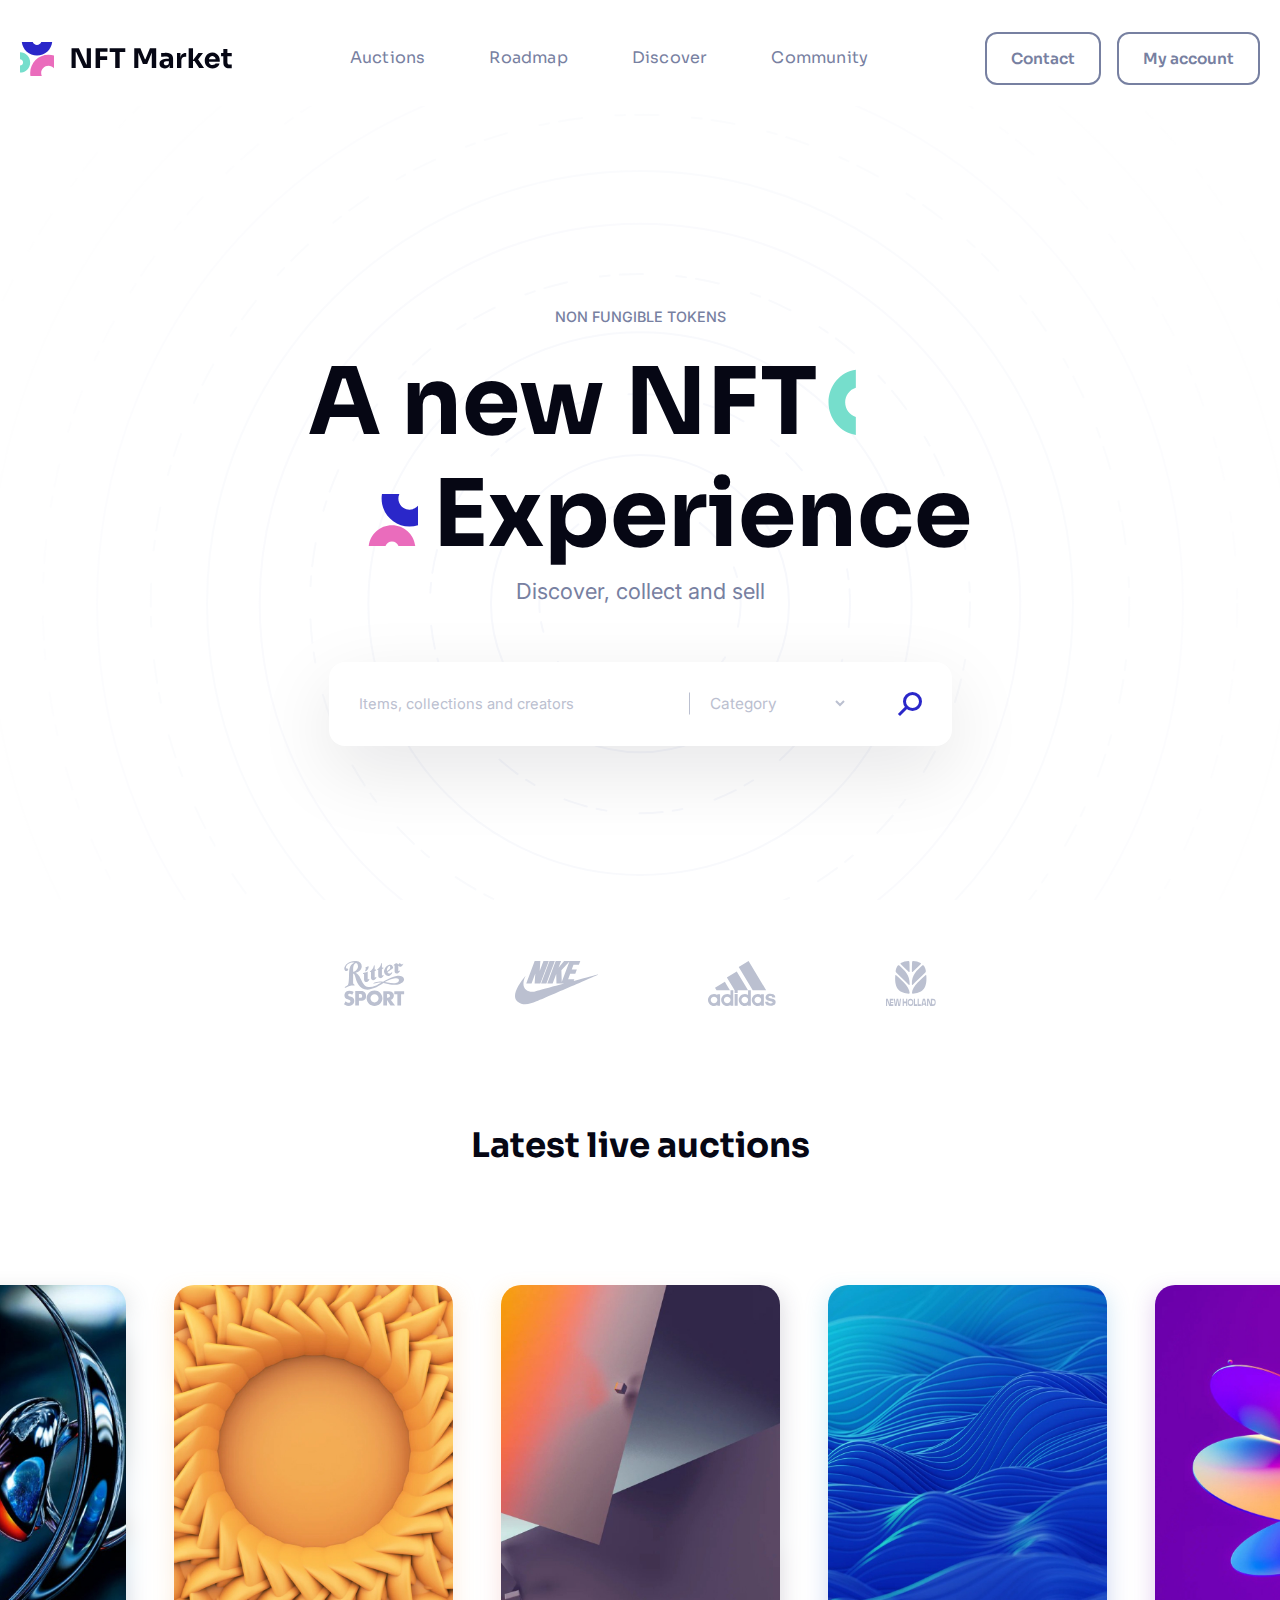
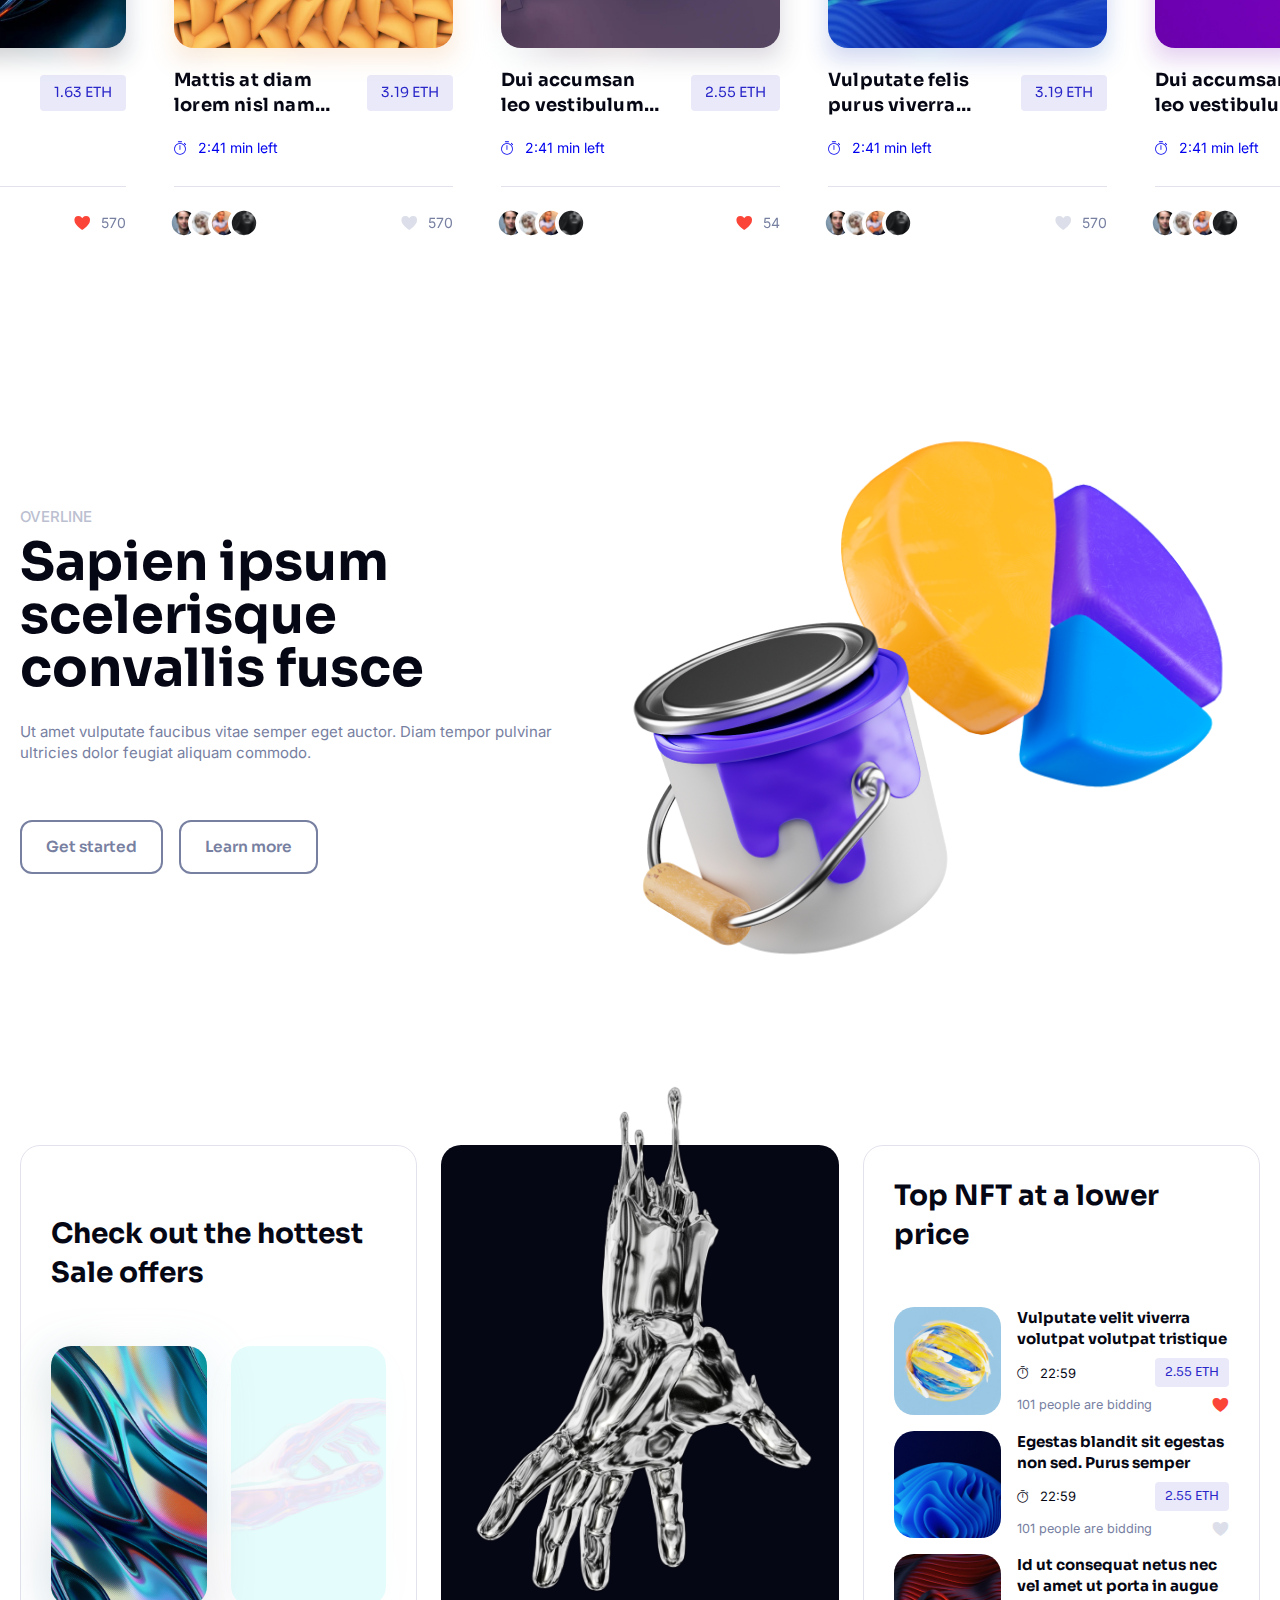
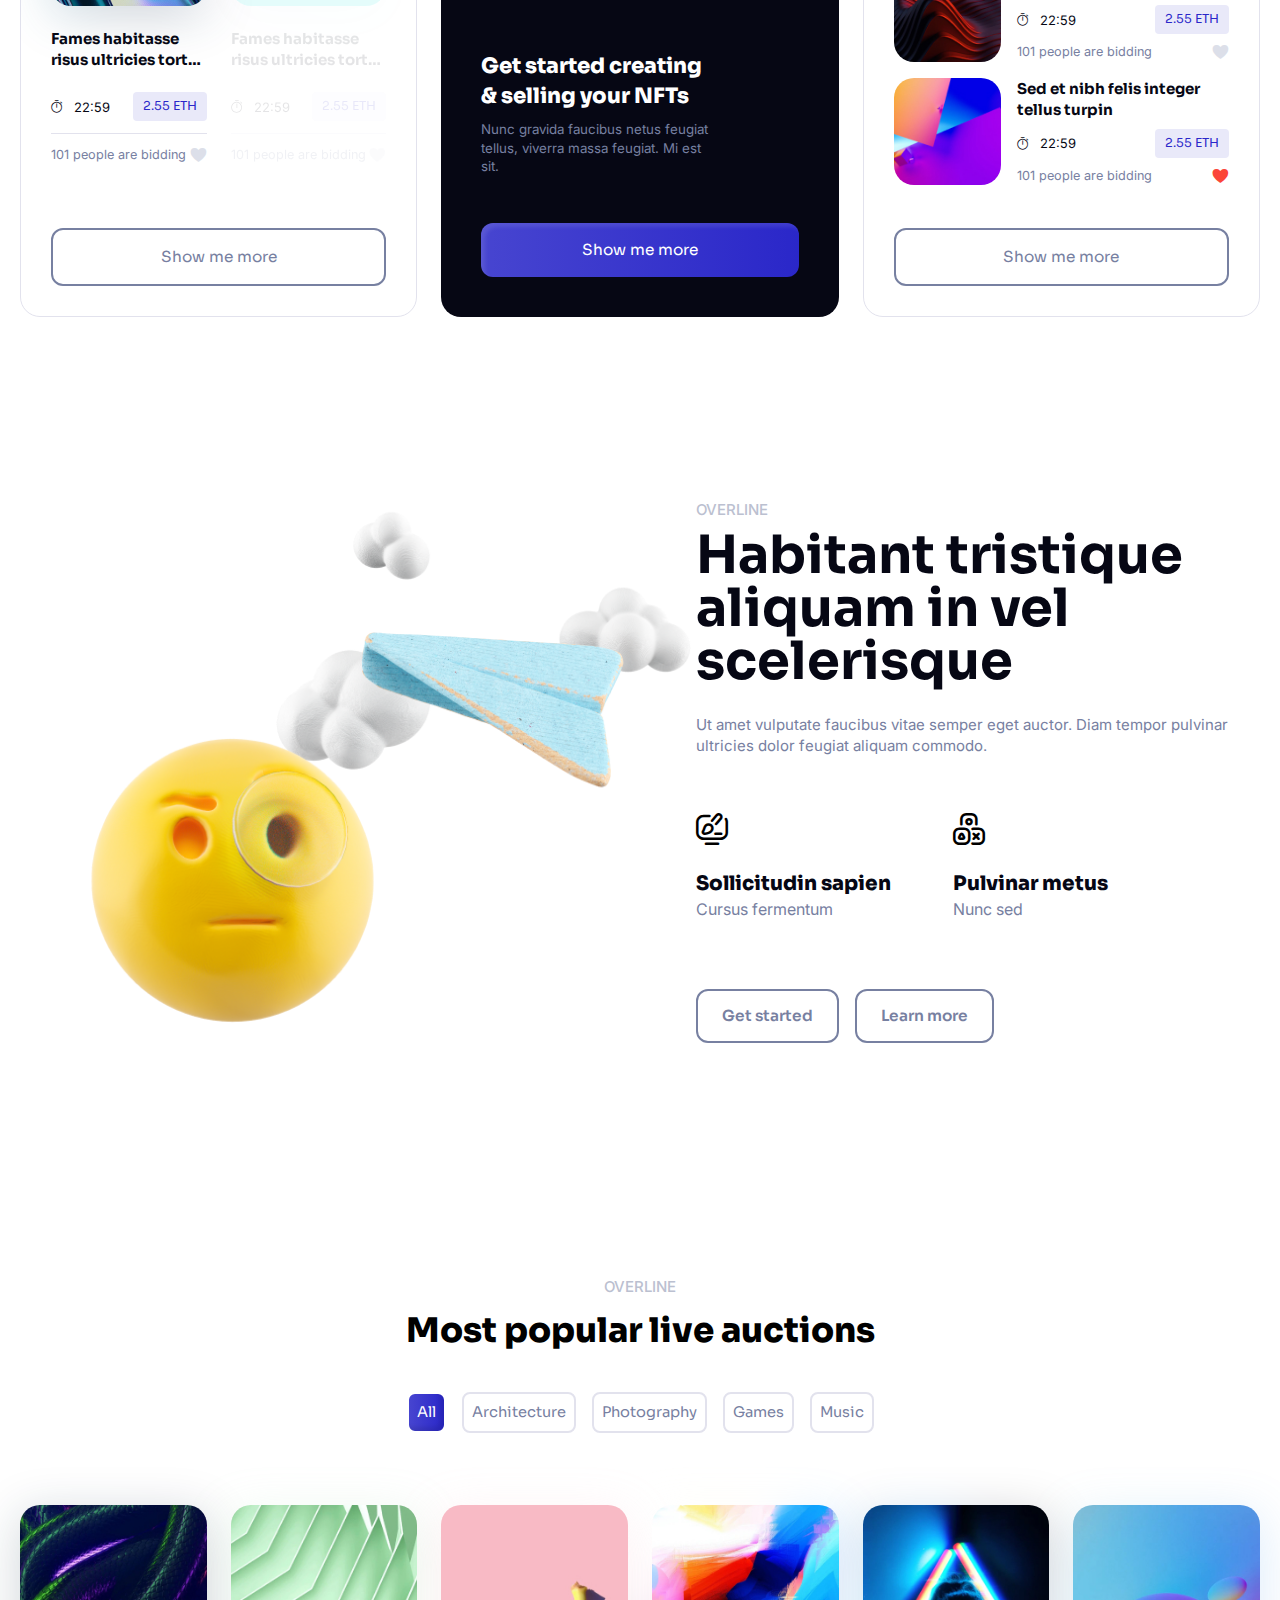
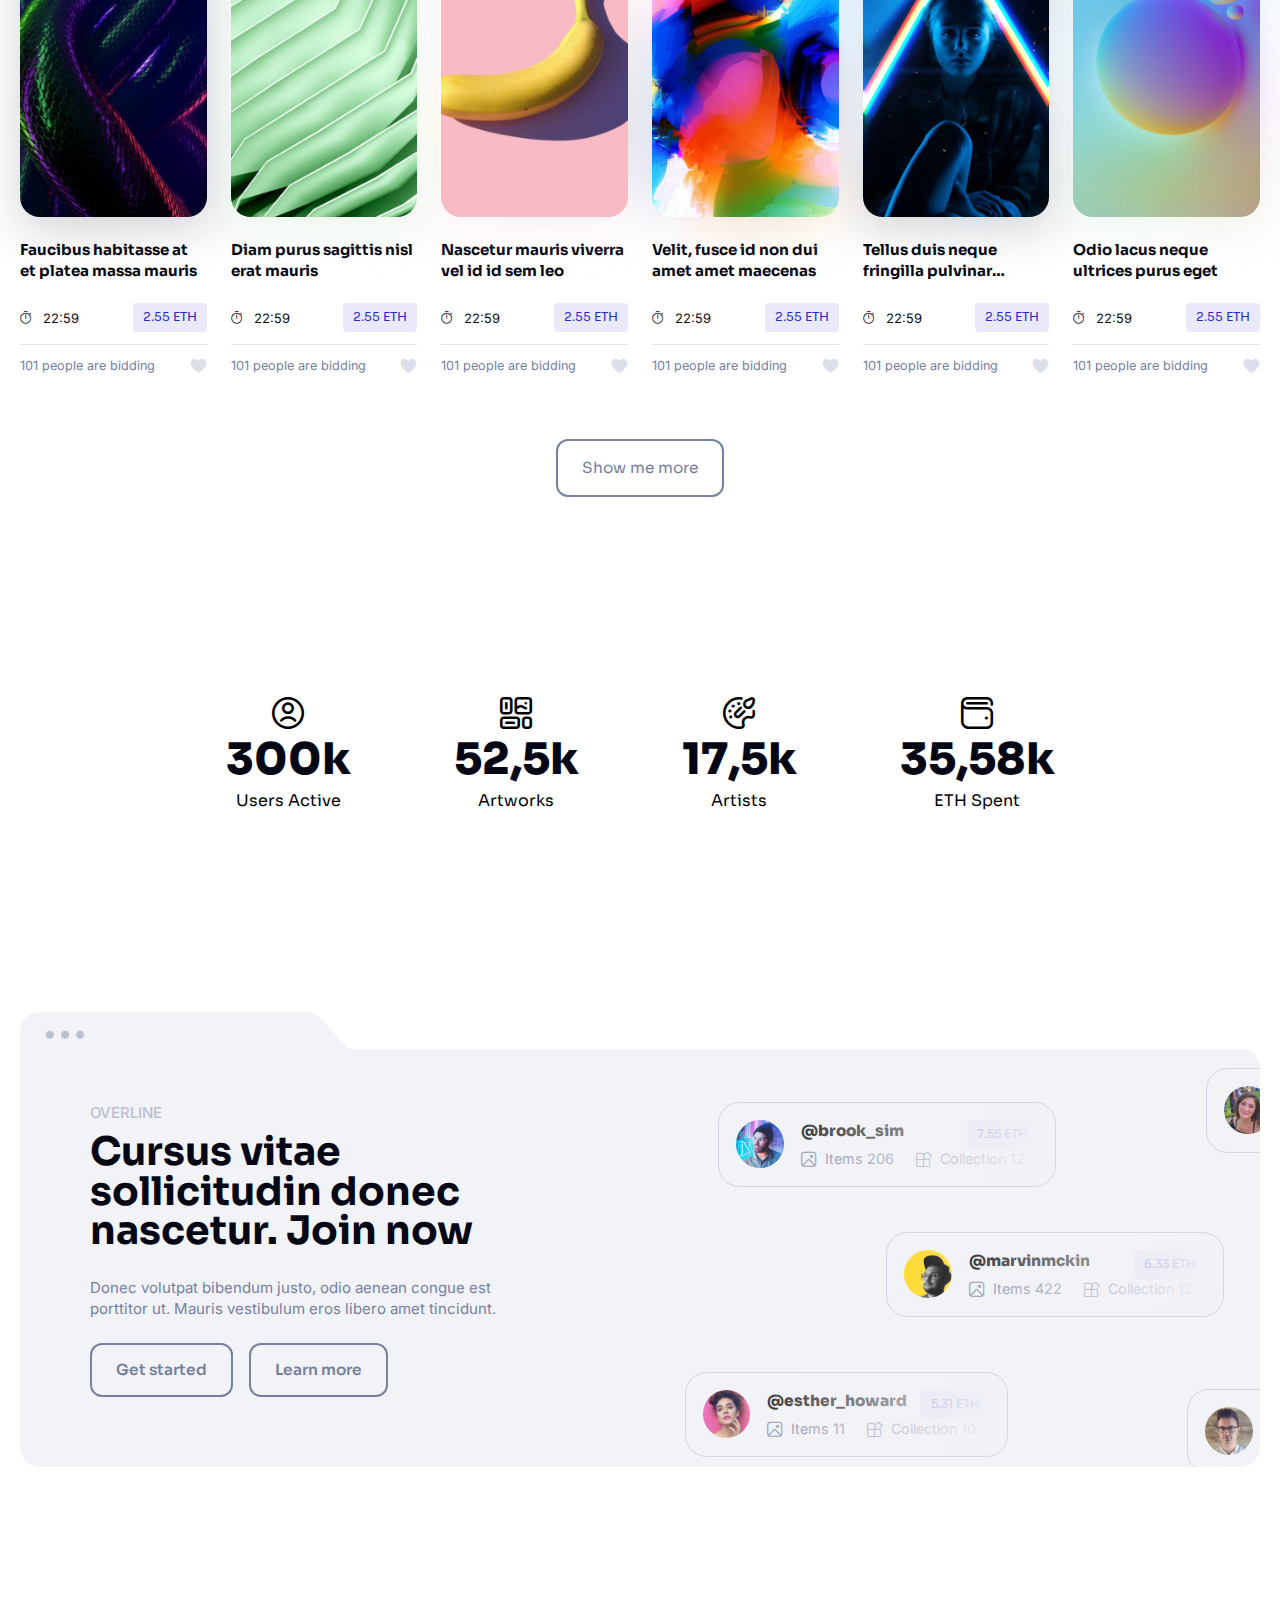
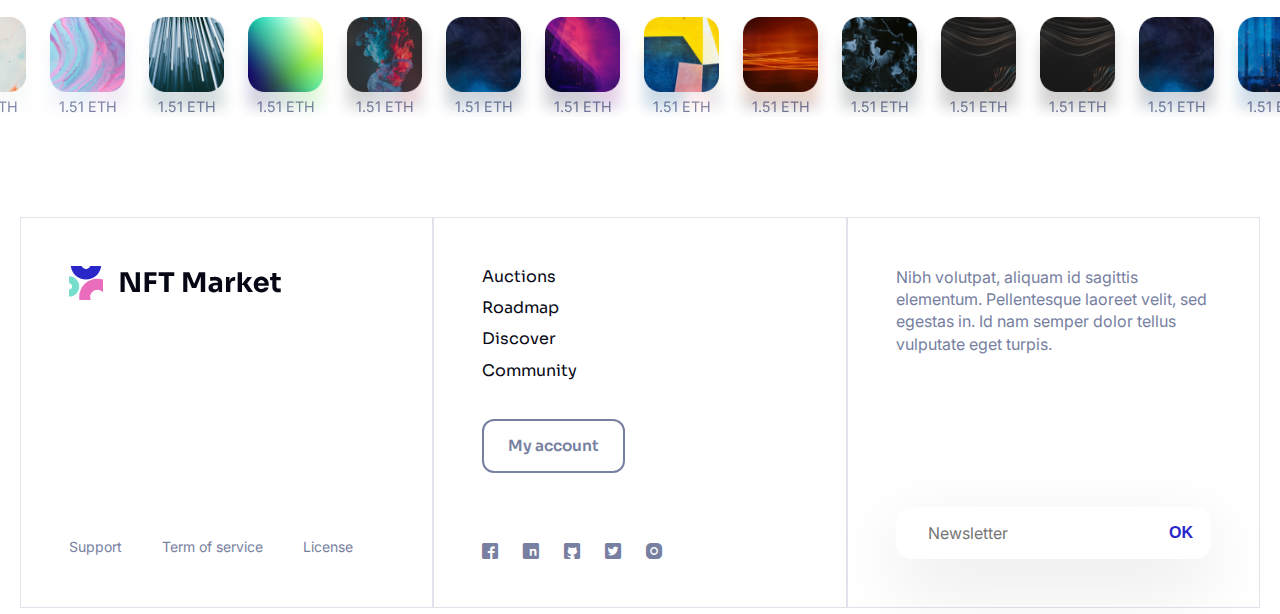
==== commit 3008a523: "item" ====
--- a/index.html
+++ b/index.html
@@ -131,7 +131,7 @@
     <section class="auctions">
       <h2 class="auctions__title">Latest live auctions</h2>
       <div class="auctions-carousel">
-        <div class="auctions-carousel__item">
+        <a href="./item.html" class="auctions-carousel__item">
           <div class="auctions-carousel__picture auctions-carousel__picture_blur-1">
             <img class="auctions-carousel__img" src="./img/auctions/tristique-diam.jpg" alt="Tristique diam a, enim, eros tellus. Viverra etiam">
           </div>
@@ -152,8 +152,8 @@
               <span class="bidding-people__counter _icon-heart _icon-heart_active">54</span>
             </div>
           </div>         
-        </div>
-        <div class="auctions-carousel__item">
+        </a>
+        <a href="./item.html" class="auctions-carousel__item">
           <div class="auctions-carousel__picture auctions-carousel__picture_blur-2">
             <img class="auctions-carousel__img" src="./img/auctions/vulputate.jpg" alt="Dui accumsan leo vestibulum ornare eu">
           </div>
@@ -174,8 +174,8 @@
               <span class="bidding-people__counter _icon-heart">570</span>
             </div>
           </div>
-        </div>
-        <div class="auctions-carousel__item">
+        </a>
+        <a href="./item.html" class="auctions-carousel__item">
           <div class="auctions-carousel__picture auctions-carousel__picture_blur-3">
             <img class="auctions-carousel__img" src="./img/auctions/dui-accumsan.jpg" alt="Dui accumsan leo vestibulum ornare eu">
           </div>
@@ -196,8 +196,8 @@
               <span class="bidding-people__counter _icon-heart _icon-heart_active">570</span>
             </div>
           </div>          
-        </div>
-        <div class="auctions-carousel__item">
+        </a>
+        <a href="./item.html" class="auctions-carousel__item">
           <div class="auctions-carousel__picture auctions-carousel__picture_blur-4">
             <img class="auctions-carousel__img" src="./img/auctions/senectus-adipiscing.jpg" alt="Dui accumsan leo vestibulum ornare eu">
           </div>
@@ -218,8 +218,8 @@
               <span class="bidding-people__counter _icon-heart _icon-heart_active">570</span>
             </div>
           </div>         
-        </div>
-        <div class="auctions-carousel__item">
+        </a>
+        <a href="./item.html" class="auctions-carousel__item">
           <div class="auctions-carousel__picture auctions-carousel__picture_blur-5">
             <img class="auctions-carousel__img" src="./img/auctions/mattis-diam.jpg" alt="Dui accumsan leo vestibulum ornare eu">
           </div>
@@ -240,7 +240,7 @@
               <span class="bidding-people__counter _icon-heart">570</span>
             </div>
           </div>         
-        </div>
+        </a>
       </div>
     </section>
     
@@ -274,7 +274,7 @@
             <div class="hottest-sale-offers">
               <h3 class="hottest-sale-offers__title">Check out the hottest Sale offers</h3>
               <div class="hottest-sale-offers-carous hottest-sale-offers-carous-min">
-                <div class="hottest-sale-offers-carous__item">
+                <a href="./item.html" class="hottest-sale-offers-carous__item">
                   <div class="hottest-sale-offers-carous__picture hottest-sale-offers-carous__picture_blur-min-1">
                     <img src="./img/hottest-offers/hottest-sale-offers.jpg" alt="Hottest sale offers">
                   </div>
@@ -289,8 +289,8 @@
                       <i class="_icon-heart"></i>
                     </div>
                   </div>
-                </div>
-                <div class="hottest-sale-offers-carous__item hottest-sale-offers-carous__item_opacity">
+                </a>
+                <a href="./item.html" class="hottest-sale-offers-carous__item hottest-sale-offers-carous__item_opacity">
                   <div class="hottest-sale-offers-carous__picture hottest-sale-offers-carous__picture_blur-min-2">
                     <img src="./img/hottest-offers/fames-habitasesse.jpg" alt="Fames habitasesse">
                   </div>
@@ -305,7 +305,7 @@
                       <i class="_icon-heart"></i>
                     </div>
                   </div>                 
-                </div>
+                </a>
                 <!-- <div class="hottest-sale-offers-carous__item">
                   <div class="hottest-sale-offers-carous__picture hottest-sale-offers-carous__picture_blur-min-1">
                     <img src="./img/hottest-offers/hottest-sale-offers.jpg" alt="Hottest sale offers">
@@ -469,7 +469,7 @@
           <li class="popular-auctions-menu__item" data-class="4">Music</li>
         </ul>
         <div class="hottest-sale-offers-carous hottest-sale-offers-carous_pa">
-          <div class="hottest-sale-offers-carous__item"  data-class="1">
+          <a href="./item.html" class="hottest-sale-offers-carous__item"  data-class="1">
             <div class="hottest-sale-offers-carous__picture hottest-sale-offers-carous__picture_blur-pop-1">
               <img src="./img/popular-auctions/faucibus-habitasse.jpg" alt="Faucibus habitasse at et platea massa mauris">
             </div>
@@ -484,8 +484,8 @@
                 <i class="_icon-heart"></i>
               </div>
             </div>           
-          </div>
-          <div class="hottest-sale-offers-carous__item"  data-class="2">
+          </a>
+          <a href="./item.html" class="hottest-sale-offers-carous__item"  data-class="2">
             <div class="hottest-sale-offers-carous__picture hottest-sale-offers-carous__picture_blur-pop-2">
               <img src="./img/popular-auctions/diam-purus-sagittis.jpg" alt="Diam purus sagittis nisl erat mauris">
             </div>
@@ -500,8 +500,8 @@
                 <i class="_icon-heart"></i>
               </div>
             </div>           
-          </div>
-          <div class="hottest-sale-offers-carous__item"  data-class="4">
+          </a>
+          <a href="./item.html" class="hottest-sale-offers-carous__item"  data-class="4">
             <div class="hottest-sale-offers-carous__picture hottest-sale-offers-carous__picture_blur-pop-3">
               <img src="./img/popular-auctions/nascetur-mauris-viverra.jpg" alt="Nascetur mauris viverra vel id id sem leo">
             </div>
@@ -516,8 +516,8 @@
                 <i class="_icon-heart"></i>
               </div>
             </div>           
-          </div>
-          <div class="hottest-sale-offers-carous__item"  data-class="3">
+          </a>
+          <a href="./item.html" class="hottest-sale-offers-carous__item"  data-class="3">
             <div class="hottest-sale-offers-carous__picture hottest-sale-offers-carous__picture_blur-pop-4">
               <img src="./img/popular-auctions/amet-maecenas.jpg" alt="Velit, fusce id non dui amet amet maecenas">
             </div>
@@ -532,8 +532,8 @@
                 <i class="_icon-heart"></i>
               </div>
             </div>          
-          </div>
-          <div class="hottest-sale-offers-carous__item"  data-class="2">
+          </a>
+          <a href="./item.html" class="hottest-sale-offers-carous__item"  data-class="2">
             <div class="hottest-sale-offers-carous__picture hottest-sale-offers-carous__picture_blur-pop-5">
               <img src="./img//popular-auctions/tellus-duis-neque.jpg" alt="Tellus duis neque fringilla pulvinar gravida">
             </div>
@@ -548,8 +548,8 @@
                 <i class="_icon-heart"></i>
               </div>
             </div>           
-          </div>
-          <div class="hottest-sale-offers-carous__item"  data-class="1">
+          </a>
+          <a href="./item.html" class="hottest-sale-offers-carous__item"  data-class="1">
             <div class="hottest-sale-offers-carous__picture hottest-sale-offers-carous__picture_blur-pop-6">
               <img src="./img/popular-auctions/odio-lacus-neque.jpg" alt="Odio lacus neque ultrices purus eget">
             </div>
@@ -564,7 +564,7 @@
                 <i class="_icon-heart"></i>
               </div>
             </div>          
-          </div>
+          </a>
         </div>
         <div class="hottest-offers-btn">
           <a href="#" class="hottest-offers-btn__link hottest-offers-btn__link_pad">Show me more</a>
--- a/css/style.min.css
+++ b/css/style.min.css
@@ -1,2 +1,2 @@
-@use 'sass:math';@font-face{font-family:icons;font-display:swap;src:url(../fonts/icons.woff) format("woff");font-weight:400;font-style:normal}[class*="_icon-"]::before{font-family:"icons";font-style:normal;font-weight:normal;font-variant:normal;text-transform:none;line-height:1;-webkit-font-smoothing:antialiased;-moz-osx-font-smoothing:grayscale}[class*="_icon-"]::before{display:block}._icon-arrow:before{content:"\e900"}._icon-arrow-bottom:before{content:"\e901"}._icon-artists:before{content:"\e902"}._icon-artworks:before{content:"\e903"}._icon-collection:before{content:"\e904"}._icon-eth-spent:before{content:"\e905"}._icon-facebook:before{content:"\e906"}._icon-figures:before{content:"\e907"}._icon-github:before{content:"\e908"}._icon-heart:before{content:"\e909"}._icon-insagram:before{content:"\e90a"}._icon-linkedIn:before{content:"\e90b"}._icon-logo:before{content:"\e90c"}._icon-picture:before{content:"\e90d"}._icon-search:before{content:"\e90e"}._icon-semicircles:before{content:"\e90f"}._icon-time:before{content:"\e910"}._icon-twitter:before{content:"\e911"}._icon-two-semicircles:before{content:"\e912"}._icon-user:before{content:"\e913"}._icon-write:before{content:"\e914"}*,*::before,*::after{margin:0;padding:0;list-style:none;box-sizing:border-box;outline:none;line-height:1.4}img{max-width:100%;height:auto;display:block}a{text-decoration:none}ul,li,ol{list-style:none}body{font-size:1rem;font-family:'Sora', sans-serif}h1,h2,h3,h4{color:#060714}button{border:0;cursor:pointer}fieldset{border:0}.wrapper{min-height:100%;overflow:hidden;display:flex;flex-direction:column}@media (min-width: 768px){.container{max-width:720px}}@media (min-width: 992px){.container{max-width:960px}}@media (min-width: 1200px){.container{max-width:1140px}}@media (min-width: 1400px){.container{max-width:1320px}}.container{max-width:1452px;margin:0 auto;padding:0 20px}.container-fluid{max-width:1833px}.icon-menu{display:none}@media (max-width: 991.98px){.icon-menu{display:block;position:relative;flex:0 0 1.875rem;height:1.125rem;background:0;cursor:pointer;z-index:5}.icon-menu span,.icon-menu::before,.icon-menu::after{content:"";transform:all 0.3s ease 0s;left:0;position:absolute;width:100%;height:.125rem;background:#000}.icon-menu::before{top:0}.icon-menu::after{bottom:0}.icon-menu span{top:calc(50% - 1px)}.menu-open .icon-menu span{transform:scale(0)}.menu-open .icon-menu::before{transform:rotate(-45deg);top:calc(50% - 1px)}.menu-open .icon-menu::after{transform:rotate(45deg);bottom:calc(50% - 1px)}}.common-btn{display:flex;flex:0 0 auto}.common-btn__item{margin-right:1rem;display:flex}.common-btn__item:last-child{margin-right:0}.common-btn__link{padding:.875rem 1.5rem;border-radius:.75rem;text-decoration:none;font-weight:600;margin-right:1rem;color:#7780a1;border:2px solid #7780a1}@media (max-width: 767px){.common-btn__link{font-size:calc(14px + 3.4 * ((100vw - 320px) / 1920))}}@media (min-width: 767px){.common-btn__link{font-size:calc(14px + 2 * (100vw  / 1920))}}.common-btn__link:last-child{margin-right:0}.common-btn__link:hover{color:#fff;background:linear-gradient(90deg, #4745d0 0%, #2a27c9 100%);box-shadow:4px 4px 4px 0px rgba(255,255,255,0.1) inset;border:2px solid #fff;transition:all .5s ease 0s}.total-time-price{display:flex;align-items:center;justify-content:space-between}.total-time-price_mb{margin:.5625rem 0}.total-time-price_divider{padding-bottom:.75rem;margin-bottom:.75rem;border-bottom:1px solid #E2E2ED}.total-time-price ._icon-time::before{margin-right:.75rem}.total-time-price__time{display:flex;align-items:center;color:#060714;font-family:'Inter', sans-serif}@media (max-width: 767px){.total-time-price__time{font-size:calc(11px + 5.1 * ((100vw - 320px) / 1920))}}@media (min-width: 767px){.total-time-price__time{font-size:calc(11px + 3 * (100vw  / 1920))}}.total-time-price__price{color:#2a27c9;background:rgba(42,39,201,0.1);padding:.375rem .625rem;border-radius:.25rem}@media (max-width: 767px){.total-time-price__price{font-size:calc(11px + 3.4 * ((100vw - 320px) / 1920))}}@media (min-width: 767px){.total-time-price__price{font-size:calc(11px + 2 * (100vw  / 1920))}}.total-bidding-heart{display:flex;align-items:center;justify-content:space-between}.total-bidding-heart__text{color:#7780a1;font-family:'Inter', sans-serif}@media (max-width: 767px){.total-bidding-heart__text{font-size:calc(10px + 6.8 * ((100vw - 320px) / 1920))}}@media (min-width: 767px){.total-bidding-heart__text{font-size:calc(10px + 4 * (100vw  / 1920))}}.hottest-offers-btn{display:flex;text-align:center}.hottest-offers-btn_mt{margin-top:2.6875rem}.hottest-offers-btn_bg .hottest-offers-btn__link{background:linear-gradient(90deg, #4745d0 0%, #2a27c9 100%);color:#fff;box-shadow:4px 4px 4px 0px rgba(255,255,255,0.1) inset;border:0}.hottest-offers-btn_bg .hottest-offers-btn__link:hover{border:0;background:linear-gradient(90deg, #2a27c9 100%, #4745d0 0%);transition:all .5s ease 0s}.hottest-offers-btn__link{color:#7780a1;width:100%;padding:1rem 0;border:2px solid #7780a1;border-radius:.75rem}@media (max-width: 767px){.hottest-offers-btn__link{font-size:calc(14px + 3.4 * ((100vw - 320px) / 1920))}}@media (min-width: 767px){.hottest-offers-btn__link{font-size:calc(14px + 2 * (100vw  / 1920))}}.hottest-offers-btn__link_pad{padding:1rem 1.5rem}.hottest-offers-btn__link:hover{background:linear-gradient(90deg, #4745d0 0%, #2a27c9 100%);color:#fff;box-shadow:4px 4px 4px 0px rgba(255,255,255,0.1) inset;border:2px solid #fff;transition:all .5s ease 0s}._icon-heart:before{color:#dcdfe9;font-size:.875rem;cursor:pointer}._icon-heart_active:before{color:#fb4539}._icon-heart:hover::before{color:#fb4539}.total-block__content{width:46%}.total-block__content_width-jn{width:39%}.total-block__over{color:#bbc0d0;font-size:.9375rem;font-weight:500;font-family:'Inter', sans-serif;text-transform:uppercase}.total-block__title{margin-top:.5625rem;margin-bottom:1.6875rem;line-height:1}@media (max-width: 767px){.total-block__title{font-size:calc(30px + 57.8 * ((100vw - 320px) / 1920))}}@media (min-width: 767px){.total-block__title{font-size:calc(30px + 34 * (100vw  / 1920))}}@media (max-width: 767px){.total-block__title_fz{font-size:calc(22px + 44.2 * ((100vw - 320px) / 1920))}}@media (min-width: 767px){.total-block__title_fz{font-size:calc(22px + 26 * (100vw  / 1920))}}.total-block__text{color:#7780a1;margin-bottom:3.5625rem;font-weight:400;font-family:'Inter', sans-serif}@media (max-width: 767px){.total-block__text{font-size:calc(13px + 5.1 * ((100vw - 320px) / 1920))}}@media (min-width: 767px){.total-block__text{font-size:calc(13px + 3 * (100vw  / 1920))}}.total-block__text_jn{margin-bottom:1.5rem}.common-icon-text{display:flex;margin-bottom:4.3125rem}.common-icon-text__item{margin-right:3.875rem}.common-icon-text__item:last-child{margin-right:0}.common-icon-text__icon:before{display:inherit;font-size:2rem}.common-icon-text__title{margin-top:1.25rem;font-size:1.25rem;font-weight:800}.common-icon-text__text{color:#7780a1;font-size:1rem;font-weight:400;font-family:'Inter', sans-serif}.header{background:url(../img/header/bg.svg) no-repeat;background-position:center;background-size:contain;width:100%;height:100%;margin-bottom:7.25rem;position:relative}.square-pos__item{position:absolute;text-align:center}.square-pos__item_pos-1{top:26.1875rem;left:8.4375rem}.square-pos__item_pos-2{top:45.6875rem;left:22.375rem}.square-pos__item_pos-3{top:21rem;right:11.8125rem}.square-pos__item_pos-4{top:38.5625rem;right:6.25rem}.square-pos__item_pos-5{top:52.375rem;right:23.875rem}.square-pos__item_pos-6{top:53.4375rem;left:-1.9375rem}.square-pos__picture{cursor:pointer}.square-pos__picture:hover::after{background:0}.square-pos__picture_blur-1::after{content:'';background:url(../img/header/image-1.svg) no-repeat;width:100%;height:100%;position:absolute;top:1rem;left:0;opacity:.2;filter:blur(7px)}.square-pos__picture_blur-2::after{content:'';background:url(../img/header/img-2.svg) no-repeat;width:100%;height:100%;position:absolute;top:1rem;left:0;opacity:.2;filter:blur(7px)}.square-pos__picture_blur-3::after{content:'';background:url(../img/header/img-3.svg) no-repeat;width:100%;height:100%;position:absolute;top:1rem;left:0;opacity:.2;filter:blur(7px)}.square-pos__picture_blur-4::after{content:'';background:url(../img/header/img-4.svg) no-repeat;width:100%;height:100%;position:absolute;top:1rem;left:0;opacity:.2;filter:blur(7px)}.square-pos__picture_blur-5::after{content:'';background:url(../img/header/img-5.svg) no-repeat;width:100%;height:100%;position:absolute;top:1rem;left:0;opacity:.2;filter:blur(7px)}.square-pos__picture_blur-6::after{content:'';background:url(../img/header/img-6.svg) no-repeat;width:100%;height:100%;position:absolute;top:1rem;left:0;opacity:.2;filter:blur(7px)}.square-pos__price{color:#7780a1;font-size:.875rem;font-family:'Inter', sans-serif}.top-bar{display:flex;justify-content:space-between;align-items:center;min-height:7.3125rem}.menu{display:flex;flex-wrap:wrap;column-gap:4rem}.menu__link{color:#7780a1;font-size:1rem;letter-spacing:.0125rem}.menu__link:hover{color:#2a27c9}.intro{display:flex;flex-direction:column;align-items:center;margin-top:11.875rem}.intro__text{color:#7780a1;margin-bottom:.625rem;font-family:'Inter', sans-serif;font-weight:500;text-transform:uppercase}@media (max-width: 767px){.intro__text{font-size:calc(13px + 3.4 * ((100vw - 320px) / 1920))}}@media (min-width: 767px){.intro__text{font-size:calc(13px + 2 * (100vw  / 1920))}}.intro__title{color:#060714;position:relative;text-align:center}@media (max-width: 767px){.intro__title{font-size:calc(40px + 136 * ((100vw - 320px) / 1920))}}@media (min-width: 767px){.intro__title{font-size:calc(40px + 80 * (100vw  / 1920))}}.intro__new{display:flex;align-items:center}.intro__new img{margin-left:.625rem}.intro__exp{display:flex;align-items:baseline;justify-content:flex-end;margin-left:3.625rem;line-height:1}.intro__exp img{margin-right:.9375rem}.intro__subtitle{color:#7780a1;margin-top:.9375rem;font-family:'Inter', sans-serif;font-weight:400}@media (max-width: 767px){.intro__subtitle{font-size:calc(18px + 10.2 * ((100vw - 320px) / 1920))}}@media (min-width: 767px){.intro__subtitle{font-size:calc(18px + 6 * (100vw  / 1920))}}.search{display:flex;justify-content:center;margin-top:3.4375rem;margin-bottom:13.4375rem}.search__gruop{display:flex;align-items:center;background:#fff;min-height:5.25rem;padding:0 1.875rem;box-shadow:0px 25px 75px 0px rgba(6,7,20,0.1);border-radius:1rem}.search__input{min-width:14.5625rem;font-weight:400;font-family:'Inter', sans-serif;border:0}@media (max-width: 767px){.search__input{font-size:calc(12px + 6.8 * ((100vw - 320px) / 1920))}}@media (min-width: 767px){.search__input{font-size:calc(12px + 4 * (100vw  / 1920))}}.search ::-webkit-input-placeholder{color:#bbc0d0}.search ::-moz-placeholder{color:#bbc0d0}.search__select{color:#bbc0d0;background:#fff;font-weight:400;font-family:'Inter', sans-serif;border:1px solid #fff;border-left:1px solid #bbc0d0;padding-left:1rem;padding-right:2.875rem;margin-left:6.0625rem;margin-right:3rem}@media (max-width: 767px){.search__select{font-size:calc(14px + 3.4 * ((100vw - 320px) / 1920))}}@media (min-width: 767px){.search__select{font-size:calc(14px + 2 * (100vw  / 1920))}}.search__btn{background:0}.brands{display:flex;justify-content:center}.brands__item{margin-right:6.875rem}.brands__item:last-child{margin-right:0}.auctions{display:flex;flex-direction:column;justify-content:center;align-items:center;margin-bottom:7.6875rem}@media (max-width: 767px){.auctions__title{font-size:calc(30px + 10.2 * ((100vw - 320px) / 1920))}}@media (min-width: 767px){.auctions__title{font-size:calc(30px + 6 * (100vw  / 1920))}}.auctions-carousel{margin-top:5.75rem;display:flex;max-width:100%;/*! autoprefixer: on */}.auctions-carousel__item{padding:1.5rem}.auctions-carousel__item:last-child{margin-right:0}.auctions-carousel__picture{position:relative}.auctions-carousel__picture_blur-1::after{content:'';background:url(../img/auctions/tristique-diam.jpg) no-repeat;width:100%;height:100%;position:absolute;top:.625rem;left:0;opacity:.2;filter:blur(12px)}.auctions-carousel__picture_blur-2::after{content:'';background:url(../img/auctions/vulputate.jpg) no-repeat;width:100%;height:100%;position:absolute;top:.625rem;left:0;opacity:.2;filter:blur(12px)}.auctions-carousel__picture_blur-3::after{content:'';background:url(../img/auctions/dui-accumsan.jpg) no-repeat;width:100%;height:100%;position:absolute;top:.625rem;left:0;opacity:.2;filter:blur(12px)}.auctions-carousel__picture_blur-4::after{content:'';background:url(../img/auctions/senectus-adipiscing.jpg) no-repeat;width:100%;height:100%;position:absolute;top:.625rem;left:0;opacity:.2;filter:blur(12px)}.auctions-carousel__picture_blur-5::after{content:'';background:url(../img/auctions/mattis-diam.jpg) no-repeat;width:100%;height:100%;position:absolute;top:.625rem;left:0;opacity:.2;filter:blur(12px)}.auctions-carousel__picture img{border-radius:1.25rem;position:relative;z-index:1}.auctions-carousel__content{display:flex;flex-direction:column;justify-content:space-between}.auctions-carousel__title-price{display:flex;justify-content:space-between;align-items:center;margin-top:1.25rem;margin-bottom:1.25rem;min-height:4.6875rem}.auctions-carousel__title-price_height{min-height:auto}.auctions-carousel__title{max-width:60%;line-height:1.5625rem;letter-spacing:.0125rem;/*! autoprefixer: off */display:-webkit-box;-webkit-line-clamp:2;-webkit-box-orient:vertical;overflow:hidden}@media (max-width: 767px){.auctions-carousel__title{font-size:calc(14px + 10.2 * ((100vw - 320px) / 1920))}}@media (min-width: 767px){.auctions-carousel__title{font-size:calc(14px + 6 * (100vw  / 1920))}}.auctions-carousel__price{color:#2a27c9;background:rgba(42,39,201,0.1);padding:.5rem .875rem;border-radius:.25rem}@media (max-width: 767px){.auctions-carousel__price{font-size:calc(10px + 10.2 * ((100vw - 320px) / 1920))}}@media (min-width: 767px){.auctions-carousel__price{font-size:calc(10px + 6 * (100vw  / 1920))}}.auctions-carousel__time{display:flex;align-items:center;padding-bottom:1.75rem;font-size:.875rem;font-family:'Inter', sans-serif}.auctions-carousel ._icon-time:before{padding-right:.75rem}.bidding-people{display:flex;justify-content:space-between;align-items:center;border-top:1px solid #E2E2ED;padding-top:1.25rem;color:#7780a1;font-size:.875rem;font-family:'Inter', sans-serif;/*! autoprefixer: on */}.bidding-people__avatars{display:flex}.bidding-people__avatars img{width:2rem;margin:0 -.3125rem}.bidding-people__text{padding-left:.625rem;line-height:150%;letter-spacing:.0125rem;font-family:'Inter', sans-serif;/*! autoprefixer: off */display:-webkit-box;-webkit-line-clamp:1;-webkit-box-orient:vertical;overflow:hidden}@media (max-width: 767px){.bidding-people__text{font-size:calc(10px + 6.8 * ((100vw - 320px) / 1920))}}@media (min-width: 767px){.bidding-people__text{font-size:calc(10px + 4 * (100vw  / 1920))}}.bidding-people__counter{display:flex;align-items:center}.bidding-people ._icon-heart::before{margin-right:.625rem;cursor:pointer}.sapien__inner{display:flex;justify-content:space-between;align-items:center}.hottest-offers-nft{margin:9.375rem 0}.hottest-offers{display:flex}.hottest-offers__col{margin-right:1.5rem;width:33.333%;overflow:hidden}.hottest-offers__col:last-child{margin-right:0}.hottest-offers__col_show{overflow:inherit}.hottest-sale-offers{padding:2.5rem;min-height:100%;display:flex;flex-direction:column;justify-content:flex-end;border:1px solid #E2E2ED;border-radius:1.25rem}.hottest-sale-offers__title{margin-bottom:3.3125rem}@media (max-width: 767px){.hottest-sale-offers__title{font-size:calc(20px + 20.4 * ((100vw - 320px) / 1920))}}@media (min-width: 767px){.hottest-sale-offers__title{font-size:calc(20px + 12 * (100vw  / 1920))}}.hottest-sale-offers-carous{display:flex;column-gap:1.5rem;/*! autoprefixer: on */}.hottest-sale-offers-carous_pa{height:100%;width:100%}.hottest-sale-offers-carous_pa .hottest-sale-offers-carous__item{width:16.666%}.hottest-sale-offers-carous_pa .hottest-sale-offers-carous__picture img{min-width:100%}.hottest-sale-offers-carous .slick-track{display:flex}.hottest-sale-offers-carous__item{width:100%;margin-bottom:4rem}.hottest-sale-offers-carous__item_opacity{opacity:.1}.hottest-sale-offers-carous__picture{position:relative}.hottest-sale-offers-carous__picture_blur-min-1::after{content:'';background:url(../img/hottest-offers/hottest-sale-offers.jpg) no-repeat;width:100%;height:100%;position:absolute;top:.625rem;left:0;opacity:.2;filter:blur(25px)}.hottest-sale-offers-carous__picture_blur-min-2::after{content:'';background:url(../img/hottest-offers/fames-habitasesse.jpg) no-repeat;width:100%;height:100%;position:absolute;top:.625rem;left:0;opacity:.2;filter:blur(25px)}.hottest-sale-offers-carous__picture img{position:relative;z-index:1;border-radius:1.25rem}.hottest-sale-offers-carous__title{margin:22px 0;/*! autoprefixer: off */display:-webkit-box;-webkit-line-clamp:2;-webkit-box-orient:vertical;overflow:hidden}@media (max-width: 767px){.hottest-sale-offers-carous__title{font-size:calc(13px + 5.1 * ((100vw - 320px) / 1920))}}@media (min-width: 767px){.hottest-sale-offers-carous__title{font-size:calc(13px + 3 * (100vw  / 1920))}}.top-nft__item{display:flex;margin-bottom:1rem}.top-nft__item:last-child{margin-bottom:0}.top-nft__picture{margin-right:1rem;width:33%}.top-nft__picture img{border-radius:1.25rem}.top-nft__content{width:65%}@media (max-width: 767px){.top-nft__title{font-size:calc(13px + 5.1 * ((100vw - 320px) / 1920))}}@media (min-width: 767px){.top-nft__title{font-size:calc(13px + 3 * (100vw  / 1920))}}.get-started-creating{background:#060714;width:100%;height:100%;position:relative;border-radius:1.25rem}.get-started-creating::before{content:"";background:url(../img/hottest-offers/fingers.png) no-repeat;background-size:contain;width:100%;height:100%;display:flex;position:absolute;bottom:5rem;left:0}.get-started-creating__content{position:absolute;bottom:0;left:0;padding:0 2.5rem 2.5rem 2.5rem}.get-started-creating__title{width:75%;color:#fff;font-weight:800}@media (max-width: 767px){.get-started-creating__title{font-size:calc(16px + 13.6 * ((100vw - 320px) / 1920))}}@media (min-width: 767px){.get-started-creating__title{font-size:calc(16px + 8 * (100vw  / 1920))}}.get-started-creating__text{width:75%;margin-top:.5625rem;margin-bottom:2.9375rem;color:#7780a1;font-weight:400;font-family:'Inter', sans-serif}@media (max-width: 767px){.get-started-creating__text{font-size:calc(12px + 3.4 * ((100vw - 320px) / 1920))}}@media (min-width: 767px){.get-started-creating__text{font-size:calc(12px + 2 * (100vw  / 1920))}}.habitant-tristique-scelerisque{margin-bottom:12.5rem}.tristique-scelerisque{display:flex;justify-content:space-between;align-items:center}.popular-auctions{padding-bottom:6.25rem}.popular-auctions__inner{display:flex;flex-direction:column;align-items:center}.popular-auctions__over{color:#bbc0d0;font-size:.9375rem;font-weight:500;font-family:'Inter', sans-serif;text-transform:uppercase}.popular-auctions__title{margin-top:.625rem;margin-bottom:2.375rem;font-weight:800}@media (max-width: 767px){.popular-auctions__title{font-size:calc(30px + 10.2 * ((100vw - 320px) / 1920))}}@media (min-width: 767px){.popular-auctions__title{font-size:calc(30px + 6 * (100vw  / 1920))}}.popular-auctions-menu{display:flex;justify-content:center;column-gap:1rem;row-gap:.9375rem;margin-bottom:4.5rem}.popular-auctions-menu__item{padding:.5rem;color:#7780a1;border:2px solid #E2E2ED;border-radius:.5rem;cursor:pointer}@media (max-width: 767px){.popular-auctions-menu__item{font-size:calc(12px + 6.8 * ((100vw - 320px) / 1920))}}@media (min-width: 767px){.popular-auctions-menu__item{font-size:calc(12px + 4 * (100vw  / 1920))}}.popular-auctions-menu__item_active{background:linear-gradient(90deg, #4745d0 0%, #2a27c9 100%);color:#fff;box-shadow:-4px -4px 4px 0px rgba(0,0,0,0.1) inset;border:2px solid #fff}.hottest-sale-offers-carous__picture_blur-pop-1::after{content:'';background:url(../img/popular-auctions/faucibus-habitasse.jpg) no-repeat;width:100%;height:100%;position:absolute;top:.625rem;left:0;opacity:.2;filter:blur(25px)}.hottest-sale-offers-carous__picture_blur-pop-2::after{content:'';background:url(../img/popular-auctions/diam-purus-sagittis.jpg) no-repeat;width:100%;height:100%;position:absolute;top:.625rem;left:0;opacity:.2;filter:blur(25px)}.hottest-sale-offers-carous__picture_blur-pop-3::after{content:'';background:url(../img/popular-auctions/nascetur-mauris-viverra.jpg) no-repeat;width:100%;height:100%;position:absolute;top:.625rem;left:0;opacity:.2;filter:blur(25px)}.hottest-sale-offers-carous__picture_blur-pop-4::after{content:'';background:url(../img/popular-auctions/amet-maecenas.jpg) no-repeat;width:100%;height:100%;position:absolute;top:.625rem;left:0;opacity:.2;filter:blur(25px)}.hottest-sale-offers-carous__picture_blur-pop-5::after{content:'';background:url(../img/popular-auctions/tellus-duis-neque.jpg) no-repeat;width:100%;height:100%;position:absolute;top:.625rem;left:0;opacity:.2;filter:blur(25px)}.hottest-sale-offers-carous__picture_blur-pop-6::after{content:'';background:url(../img/popular-auctions/odio-lacus-neque.jpg) no-repeat;width:100%;height:100%;position:absolute;top:.625rem;left:0;opacity:.2;filter:blur(25px)}.detail-count{padding:6.25rem 0}.detail-numb{display:flex;justify-content:center;align-items:center;column-gap:6.4375rem;row-gap:2.1875rem;flex-wrap:wrap}.detail-numb__item{display:flex;flex-direction:column;align-items:center}.detail-numb__icon{display:inherit;font-size:2rem}.detail-numb__numb{color:#060714;font-weight:800}@media (max-width: 767px){.detail-numb__numb{font-size:calc(35px + 22.1 * ((100vw - 320px) / 1920))}}@media (min-width: 767px){.detail-numb__numb{font-size:calc(35px + 13 * (100vw  / 1920))}}.join-now{margin-top:6.25rem;margin-bottom:9.375rem}.join-now-col{background:url(../img/join-now/join-now.jpg) no-repeat;background-size:cover;width:100%;height:100%;padding-left:7.375rem;padding-top:5.625rem;padding-bottom:5.625rem;display:flex;align-items:end;position:relative;border-radius:1.25rem;overflow:hidden}.user{display:flex;padding:1.0625rem;min-width:28.75rem;position:relative;border:1px solid #D4D4E2;border-radius:1.34375rem}.user_pos-1{position:absolute;top:5.625rem;right:12.75rem}.user_pos-2{position:absolute;top:3.5rem;right:-17.75rem}.user_pos-3{position:absolute;top:13.75rem;right:2.25rem}.user_pos-4{position:absolute;top:22.5rem;right:15.75rem}.user_pos-5{position:absolute;top:23.5625rem;right:-16rem}.user::before{content:'';background:linear-gradient(90deg, rgba(241,241,246,0) 0%, #f1f1f6 100%);width:100%;height:100%;position:absolute;top:0;left:0;border-radius:1.34375rem}.user__avatar{margin-right:1.0625rem}.user__content{width:100%}.user__title-price{display:flex;justify-content:space-between}.user__items-conect{display:flex;color:#7780a1;column-gap:1.375rem}.user__title{font-weight:800}@media (max-width: 767px){.user__title{font-size:calc(12px + 8.5 * ((100vw - 320px) / 1920))}}@media (min-width: 767px){.user__title{font-size:calc(12px + 5 * (100vw  / 1920))}}.user__text{font-family:'Inter', sans-serif}@media (max-width: 767px){.user__text{font-size:calc(11px + 8.5 * ((100vw - 320px) / 1920))}}@media (min-width: 767px){.user__text{font-size:calc(11px + 5 * (100vw  / 1920))}}.user__price{color:#2a27c9;background:rgba(42,39,201,0.1);padding:.375rem .625rem;border-radius:.25rem}@media (max-width: 767px){.user__price{font-size:calc(10px + 5.1 * ((100vw - 320px) / 1920))}}@media (min-width: 767px){.user__price{font-size:calc(10px + 3 * (100vw  / 1920))}}.user__item{display:flex;align-items:center}.user__icon{margin-right:.5rem}.pictur-mini{margin-bottom:6.25rem}.pictur-mini-carous__item{display:flex !important;flex-direction:column;align-items:center;margin-right:1.5rem}.pictur-mini-carous__item:last-child{margin-right:0}.pictur-mini-carous__picture{position:relative;margin-bottom:.3125rem;cursor:pointer}.pictur-mini-carous__picture:hover::after{background:0}.pictur-mini-carous__picture_blur-pic-0::after{content:'';background:url(../img/pictur-mini-carous/pictur-mini-0.jpg) no-repeat;width:100%;height:100%;position:absolute;top:1rem;left:0;opacity:.2;filter:blur(7px)}.pictur-mini-carous__picture_blur-pic-1::after{content:'';background:url(../img/pictur-mini-carous/pictur-mini-1.jpg) no-repeat;width:100%;height:100%;position:absolute;top:1rem;left:0;opacity:.2;filter:blur(7px)}.pictur-mini-carous__picture_blur-pic-2::after{content:'';background:url(../img/pictur-mini-carous/pictur-mini-2.jpg) no-repeat;width:100%;height:100%;position:absolute;top:1rem;left:0;opacity:.2;filter:blur(7px)}.pictur-mini-carous__picture_blur-pic-3::after{content:'';background:url(../img/pictur-mini-carous/pictur-mini-3.jpg) no-repeat;width:100%;height:100%;position:absolute;top:1rem;left:0;opacity:.2;filter:blur(7px)}.pictur-mini-carous__picture_blur-pic-4::after{content:'';background:url(../img/pictur-mini-carous/pictur-mini-4.jpg) no-repeat;width:100%;height:100%;position:absolute;top:1rem;left:0;opacity:.2;filter:blur(7px)}.pictur-mini-carous__picture_blur-pic-5::after{content:'';background:url(../img/pictur-mini-carous/pictur-mini-5.jpg) no-repeat;width:100%;height:100%;position:absolute;top:1rem;left:0;opacity:.2;filter:blur(7px)}.pictur-mini-carous__picture_blur-pic-6::after{content:'';background:url(../img/pictur-mini-carous/pictur-mini-6.jpg) no-repeat;width:100%;height:100%;position:absolute;top:1rem;left:0;opacity:.2;filter:blur(7px)}.pictur-mini-carous__picture_blur-pic-7::after{content:'';background:url(../img/pictur-mini-carous/pictur-mini-7.jpg) no-repeat;width:100%;height:100%;position:absolute;top:1rem;left:0;opacity:.2;filter:blur(7px)}.pictur-mini-carous__picture_blur-pic-8::after{content:'';background:url(../img/pictur-mini-carous/pictur-mini-8.jpg) no-repeat;width:100%;height:100%;position:absolute;top:1rem;left:0;opacity:.2;filter:blur(7px)}.pictur-mini-carous__picture_blur-pic-9::after{content:'';background:url(../img/pictur-mini-carous/pictur-mini-9.jpg) no-repeat;width:100%;height:100%;position:absolute;top:1rem;left:0;opacity:.2;filter:blur(7px)}.pictur-mini-carous__picture_blur-pic-10::after{content:'';background:url(../img/pictur-mini-carous/pictur-mini-10.jpg) no-repeat;width:100%;height:100%;position:absolute;top:1rem;left:0;opacity:.2;filter:blur(7px)}.pictur-mini-carous__picture_blur-pic-11::after{content:'';background:url(../img/pictur-mini-carous/pictur-mini-11.jpg) no-repeat;width:100%;height:100%;position:absolute;top:1rem;left:0;opacity:.2;filter:blur(7px)}.pictur-mini-carous__picture_blur-pic-12::after{content:'';background:url(../img/pictur-mini-carous/pictur-mini-12.jpg) no-repeat;width:100%;height:100%;position:absolute;top:1rem;left:0;opacity:.2;filter:blur(7px)}.pictur-mini-carous__picture_blur-pic-13::after{content:'';background:url(../img/pictur-mini-carous/pictur-mini-13.jpg) no-repeat;width:100%;height:100%;position:absolute;top:1rem;left:0;opacity:.2;filter:blur(7px)}.pictur-mini-carous__picture_blur-pic-14::after{content:'';background:url(../img/pictur-mini-carous/pictur-mini-14.jpg) no-repeat;width:100%;height:100%;position:absolute;top:1rem;left:0;opacity:.2;filter:blur(7px)}.pictur-mini-carous__picture_blur-pic-15::after{content:'';background:url(../img/pictur-mini-carous/pictur-mini-15.jpg) no-repeat;width:100%;height:100%;position:absolute;top:1rem;left:0;opacity:.2;filter:blur(7px)}.pictur-mini-carous__picture_blur-pic-16::after{content:'';background:url(../img/pictur-mini-carous/pictur-mini-16.jpg) no-repeat;width:100%;height:100%;position:absolute;top:1rem;left:0;opacity:.2;filter:blur(7px)}.pictur-mini-carous__picture_blur-pic-17::after{content:'';background:url(../img/pictur-mini-carous/pictur-mini-17.jpg) no-repeat;width:100%;height:100%;position:absolute;top:1rem;left:0;opacity:.2;filter:blur(7px)}.pictur-mini-carous__picture_blur-pic-18::after{content:'';background:url(../img/pictur-mini-carous/pictur-mini-18.jpg) no-repeat;width:100%;height:100%;position:absolute;top:1rem;left:0;opacity:.2;filter:blur(7px)}.pictur-mini-carous__price{color:#7780a1;font-weight:400;font-family:'Inter', sans-serif}@media (max-width: 767px){.pictur-mini-carous__price{font-size:calc(11px + 8.5 * ((100vw - 320px) / 1920))}}@media (min-width: 767px){.pictur-mini-carous__price{font-size:calc(11px + 5 * (100vw  / 1920))}}.footer{min-height:24.8125rem}.footer-col{display:flex}.footer-col__item{width:33.333%;padding:3rem;display:flex;flex-direction:column;justify-content:space-between;border:1px solid #E2E2ED}.footer-col__text{color:#7780a1;font-size:1rem;font-weight:400;font-family:'Inter', sans-serif}.footer-support{display:flex;column-gap:2.5rem;flex-wrap:wrap}.footer-support__link{color:#7780a1;font-size:.875rem;font-weight:400;font-family:'Inter', sans-serif}.footer-menu{display:flex;flex-direction:column;gap:.5625rem;margin-bottom:2.3125rem}.footer-menu__link{color:#060714;font-size:1rem}.social{display:flex;gap:1.5625rem;margin-top:4.375rem}.social__link{color:#7780a1}.social__icon:hover{color:#2a27c9}.footer-news{position:relative}.footer-news__input{height:3.25rem;width:100%;color:#7780a1;padding:0 2rem;font-size:1rem;font-weight:400;font-family:'Inter', sans-serif;border:0;border-radius:1rem;background:#fff;box-shadow:0px 25px 75px 0px rgba(6,7,20,0.1)}.footer-news__btn{position:absolute;right:1.125rem;top:.9375rem;color:#2a27c9;background:0;font-size:1rem;font-weight:800}@media (max-width: 1399.99px){.intro__new img{width:1.875rem}.intro__exp img{width:3.25rem}.join-now-col{padding-left:4.375rem;padding-bottom:4.375rem}.total-block__content_width-jn{width:42%}.user{min-width:auto}.hottest-sale-offers{padding:1.875rem}}@media (max-width: 1199.98px){.intro__new img{width:1.5625rem}.intro__exp img{width:2.5rem}.menu{column-gap:2.5625rem}.user_pos-1{right:7.8125rem}.user_pos-4{right:10.0625rem}.footer-col__item{padding:1.875rem}}@media (max-width: 991.98px){.intro{margin-top:5rem}.search{margin-bottom:9.375rem}.common-btn_hide{display:none}.menu-nav{display:none}.auctions-carousel__item{padding:.9375rem}.sapien__inner{flex-direction:column-reverse;flex-wrap:wrap}.total-block__content_width{width:100%}.hottest-sale-offers-carous_pa{flex-wrap:wrap;justify-content:center}.hottest-sale-offers-carous_pa .hottest-sale-offers-carous__item{width:23.33%}.join-now-col{padding-top:4.375rem;padding-left:1.875rem;padding-bottom:1.875rem}.user{padding:.75rem}.user_pos-1{top:4.5rem;right:2.875rem}.user_pos-3{top:11.8125rem;right:-1rem}.user_pos-4{top:19.25rem;right:4.1875rem}.user_pos-5{top:18.4375rem}.hottest-offers{flex-wrap:wrap;row-gap:1.5rem}.hottest-offers__col{width:100%;margin-right:0;margin-bottom:1.25rem;display:flex;justify-content:center}.hottest-offers__col_show{min-height:47.875rem;width:27.9375rem;margin:0 auto}.hottest-sale-offers{width:27.9375rem}.tristique-scelerisque{flex-wrap:wrap}.footer-col__item{padding:1.5625rem}}@media (max-width: 842px){.total-block__content_width-jn{width:46%}}@media (max-width: 767.98px){.intro__new img{width:1.375rem}.intro__exp img{width:2.0625rem}.common-btn__link{padding:.625rem 1rem}.total-block__content_width-jn{width:50%}.total-block__title{margin-bottom:1.0625rem}.logo{flex:0 0 9.375rem}.intro{margin-top:3.4375rem}.search{margin-bottom:6.25rem}.search__gruop{min-height:4.375rem}.search__select{margin-left:1.5625rem;margin-right:1.5625rem;padding-right:0}.search::placeholder{width:100%}.brands__item{margin-right:3.75rem}.auctions-carousel__content_pad .auctions-carousel__time{padding-bottom:.9375rem}.auctions-carousel__content_pad .bidding-people{padding-top:.625rem}.hottest-offers-nft{margin:6.25rem 0}.auctions-carousel__item{padding:.75rem}.detail-numb{column-gap:4.0625rem}.habitant-tristique-scelerisque{margin-bottom:6.25rem}.popular-auctions{padding-bottom:3.125rem}.hottest-sale-offers-carous_pa .hottest-sale-offers-carous__item{width:29%}.hottest-offers-btn__link{padding:.625rem 1rem}.join-now-col{padding-left:1.5625rem;padding-bottom:1.5625rem}.user{padding:.4375rem}.user__avatar{margin-right:.625rem}.user__avatar img{width:3.125rem;height:3.125rem}.user__items-conect{column-gap:.625rem}.user__icon{margin-right:.3125rem;font-size:.75rem}.user_pos-1{right:1.4375rem}.user_pos-2{right:-15.125rem}.user_pos-3{top:10.3125rem}.user_pos-4{top:15.6875rem;right:2.875rem}.user_pos-5{top:15.0625rem;right:-13.25rem}.user__price{padding:.25rem .375rem}.footer-col{flex-wrap:wrap}.footer-col__item{width:100%}.footer-news{margin-top:1.25rem}}@media (max-width: 646px){.total-block__content_width-jn{width:60%}.total-time-price__price{padding:.5rem .5rem}.auctions-carousel__price{padding:.5rem .5rem}.user_pos-1{right:-5.3125rem}.user_pos-2{display:none}.user_pos-3{right:-7.0625rem}.user_pos-4{right:-5.125rem}.user_pos-5{display:none}}@media (max-width: 575.98px){.square-pos{display:none}.intro{margin-top:1.25rem}.intro__new img{width:1.0625rem;margin-left:.375rem}.intro__exp{margin-left:1.5625rem}.intro__exp img{width:1.6875rem;margin-right:.5rem}.search__gruop{padding:0 .9375rem;min-height:3.75rem}.search label{width:50%}.search__select{width:40%;margin-left:.9375rem;margin-right:.9375rem;padding-left:.3125rem}.search__btn{width:10%}.search__btn img{width:1.3125rem}.brands__item{margin-right:1.875rem}.common-btn__link{padding:.5rem .875rem}.detail-numb{row-gap:3.125rem}.detail-numb__item{width:100%}.detail-numb__numb{padding:.9375rem 0}.popular-auctions{padding-bottom:1.25rem}.hottest-sale-offers-carous_pa .hottest-sale-offers-carous__item{width:39%}}@media (max-width: 500px){.auctions-carousel__item{padding:.625rem}.hottest-sale-offers-carous{column-gap:1.25rem}.hottest-sale-offers-carous_pa .hottest-sale-offers-carous__item{width:46%}.user{display:none}.total-block__content_width-jn{width:100%}.join-now-col{padding-right:1.5625rem}.popular-auctions__title{text-align:center}.popular-auctions-menu{margin-bottom:3.125rem;column-gap:.5625rem}}@media (max-width: 418px){.intro__new img{width:.875rem}.intro__exp img{width:1.375rem;margin-right:.1875rem}.common-btn__link{padding:.5rem .6875rem}.popular-auctions-menu{flex-wrap:wrap}}
+@use 'sass:math';@font-face{font-family:icons;font-display:swap;src:url(../fonts/icons.woff) format("woff");font-weight:400;font-style:normal}[class*="_icon-"]::before{font-family:"icons";font-style:normal;font-weight:normal;font-variant:normal;text-transform:none;line-height:1;-webkit-font-smoothing:antialiased;-moz-osx-font-smoothing:grayscale}[class*="_icon-"]::before{display:block}._icon-arrow:before{content:"\e900"}._icon-arrow-bottom:before{content:"\e901"}._icon-artists:before{content:"\e902"}._icon-artworks:before{content:"\e903"}._icon-collection:before{content:"\e904"}._icon-eth-spent:before{content:"\e905"}._icon-facebook:before{content:"\e906"}._icon-figures:before{content:"\e907"}._icon-github:before{content:"\e908"}._icon-heart:before{content:"\e909"}._icon-insagram:before{content:"\e90a"}._icon-linkedIn:before{content:"\e90b"}._icon-logo:before{content:"\e90c"}._icon-picture:before{content:"\e90d"}._icon-search:before{content:"\e90e"}._icon-semicircles:before{content:"\e90f"}._icon-time:before{content:"\e910"}._icon-twitter:before{content:"\e911"}._icon-two-semicircles:before{content:"\e912"}._icon-user:before{content:"\e913"}._icon-write:before{content:"\e914"}*,*::before,*::after{margin:0;padding:0;list-style:none;box-sizing:border-box;outline:none;line-height:1.4}img{max-width:100%;height:auto;display:block}a{text-decoration:none}ul,li,ol{list-style:none}body{font-size:1rem;font-family:'Sora', sans-serif}h1,h2,h3,h4{color:#060714}button{border:0;cursor:pointer}fieldset{border:0}.wrapper{min-height:100%;overflow:hidden;display:flex;flex-direction:column}@media (min-width: 768px){.container{max-width:720px}}@media (min-width: 992px){.container{max-width:960px}}@media (min-width: 1200px){.container{max-width:1140px}}@media (min-width: 1400px){.container{max-width:1320px}}.container{max-width:1452px;margin:0 auto;padding:0 20px}.container-fluid{max-width:1833px}.icon-menu{display:none}@media (max-width: 991.98px){.icon-menu{display:block;position:relative;flex:0 0 1.875rem;height:1.125rem;background:0;cursor:pointer;z-index:5}.icon-menu span,.icon-menu::before,.icon-menu::after{content:"";transform:all 0.3s ease 0s;left:0;position:absolute;width:100%;height:.125rem;background:#000}.icon-menu::before{top:0}.icon-menu::after{bottom:0}.icon-menu span{top:calc(50% - 1px)}.menu-open .icon-menu span{transform:scale(0)}.menu-open .icon-menu::before{transform:rotate(-45deg);top:calc(50% - 1px)}.menu-open .icon-menu::after{transform:rotate(45deg);bottom:calc(50% - 1px)}}.common-btn{display:flex;flex:0 0 auto}.common-btn__item{margin-right:1rem;display:flex}.common-btn__item:last-child{margin-right:0}.common-btn__link{padding:.875rem 1.5rem;border-radius:.75rem;text-decoration:none;font-weight:600;margin-right:1rem;color:#7780a1;border:2px solid #7780a1}@media (max-width: 767px){.common-btn__link{font-size:calc(14px + 3.4 * ((100vw - 320px) / 1920))}}@media (min-width: 767px){.common-btn__link{font-size:calc(14px + 2 * (100vw  / 1920))}}.common-btn__link:last-child{margin-right:0}.common-btn__link:hover{color:#fff;background:linear-gradient(90deg, #4745d0 0%, #2a27c9 100%);box-shadow:4px 4px 4px 0px rgba(255,255,255,0.1) inset;border:2px solid #fff;transition:all .5s ease 0s}.total-time-price{display:flex;align-items:center;justify-content:space-between}.total-time-price_mb{margin:.5625rem 0}.total-time-price_divider{padding-bottom:.75rem;margin-bottom:.75rem;border-bottom:1px solid #E2E2ED}.total-time-price ._icon-time::before{margin-right:.75rem}.total-time-price__time{display:flex;align-items:center;color:#060714;font-family:'Inter', sans-serif}@media (max-width: 767px){.total-time-price__time{font-size:calc(11px + 5.1 * ((100vw - 320px) / 1920))}}@media (min-width: 767px){.total-time-price__time{font-size:calc(11px + 3 * (100vw  / 1920))}}.total-time-price__price{color:#2a27c9;background:rgba(42,39,201,0.1);padding:.375rem .625rem;border-radius:.25rem}@media (max-width: 767px){.total-time-price__price{font-size:calc(11px + 3.4 * ((100vw - 320px) / 1920))}}@media (min-width: 767px){.total-time-price__price{font-size:calc(11px + 2 * (100vw  / 1920))}}.total-bidding-heart{display:flex;align-items:center;justify-content:space-between}.total-bidding-heart__text{color:#7780a1;font-family:'Inter', sans-serif}@media (max-width: 767px){.total-bidding-heart__text{font-size:calc(10px + 6.8 * ((100vw - 320px) / 1920))}}@media (min-width: 767px){.total-bidding-heart__text{font-size:calc(10px + 4 * (100vw  / 1920))}}.hottest-offers-btn{display:flex;text-align:center}.hottest-offers-btn_mt{margin-top:2.6875rem}.hottest-offers-btn_bg .hottest-offers-btn__link{background:linear-gradient(90deg, #4745d0 0%, #2a27c9 100%);color:#fff;box-shadow:4px 4px 4px 0px rgba(255,255,255,0.1) inset;border:0}.hottest-offers-btn_bg .hottest-offers-btn__link:hover{border:0;background:linear-gradient(90deg, #2a27c9 100%, #4745d0 0%);transition:all .5s ease 0s}.hottest-offers-btn__link{color:#7780a1;width:100%;padding:1rem 0;border:2px solid #7780a1;border-radius:.75rem}@media (max-width: 767px){.hottest-offers-btn__link{font-size:calc(14px + 3.4 * ((100vw - 320px) / 1920))}}@media (min-width: 767px){.hottest-offers-btn__link{font-size:calc(14px + 2 * (100vw  / 1920))}}.hottest-offers-btn__link_pad{padding:1rem 1.5rem}.hottest-offers-btn__link:hover{background:linear-gradient(90deg, #4745d0 0%, #2a27c9 100%);color:#fff;box-shadow:4px 4px 4px 0px rgba(255,255,255,0.1) inset;border:2px solid #fff;transition:all .5s ease 0s}._icon-heart:before{color:#dcdfe9;font-size:.875rem;cursor:pointer}._icon-heart_active:before{color:#fb4539}._icon-heart:hover::before{color:#fb4539}.total-block__content{width:46%}.total-block__content_width-jn{width:39%}.total-block__over{color:#bbc0d0;font-size:.9375rem;font-weight:500;font-family:'Inter', sans-serif;text-transform:uppercase}.total-block__title{margin-top:.5625rem;margin-bottom:1.6875rem;line-height:1}@media (max-width: 767px){.total-block__title{font-size:calc(30px + 57.8 * ((100vw - 320px) / 1920))}}@media (min-width: 767px){.total-block__title{font-size:calc(30px + 34 * (100vw  / 1920))}}@media (max-width: 767px){.total-block__title_fz{font-size:calc(22px + 44.2 * ((100vw - 320px) / 1920))}}@media (min-width: 767px){.total-block__title_fz{font-size:calc(22px + 26 * (100vw  / 1920))}}.total-block__text{color:#7780a1;margin-bottom:3.5625rem;font-weight:400;font-family:'Inter', sans-serif}@media (max-width: 767px){.total-block__text{font-size:calc(13px + 5.1 * ((100vw - 320px) / 1920))}}@media (min-width: 767px){.total-block__text{font-size:calc(13px + 3 * (100vw  / 1920))}}.total-block__text_jn{margin-bottom:1.5rem}.common-icon-text{display:flex;margin-bottom:4.3125rem}.common-icon-text__item{margin-right:3.875rem}.common-icon-text__item:last-child{margin-right:0}.common-icon-text__icon:before{display:inherit;font-size:2rem}.common-icon-text__title{margin-top:1.25rem;font-size:1.25rem;font-weight:800}.common-icon-text__text{color:#7780a1;font-size:1rem;font-weight:400;font-family:'Inter', sans-serif}.header{background:url(../img/header/bg.svg) no-repeat;background-position:center;background-size:contain;width:100%;height:100%;margin-bottom:7.25rem;position:relative}.square-pos__item{position:absolute;text-align:center}.square-pos__item_pos-1{top:26.1875rem;left:8.4375rem}.square-pos__item_pos-2{top:45.6875rem;left:22.375rem}.square-pos__item_pos-3{top:21rem;right:11.8125rem}.square-pos__item_pos-4{top:38.5625rem;right:6.25rem}.square-pos__item_pos-5{top:52.375rem;right:23.875rem}.square-pos__item_pos-6{top:53.4375rem;left:-1.9375rem}.square-pos__picture{cursor:pointer}.square-pos__picture:hover::after{background:0}.square-pos__picture_blur-1::after{content:'';background:url(../img/header/image-1.svg) no-repeat;width:100%;height:100%;position:absolute;top:1rem;left:0;opacity:.2;filter:blur(7px)}.square-pos__picture_blur-2::after{content:'';background:url(../img/header/img-2.svg) no-repeat;width:100%;height:100%;position:absolute;top:1rem;left:0;opacity:.2;filter:blur(7px)}.square-pos__picture_blur-3::after{content:'';background:url(../img/header/img-3.svg) no-repeat;width:100%;height:100%;position:absolute;top:1rem;left:0;opacity:.2;filter:blur(7px)}.square-pos__picture_blur-4::after{content:'';background:url(../img/header/img-4.svg) no-repeat;width:100%;height:100%;position:absolute;top:1rem;left:0;opacity:.2;filter:blur(7px)}.square-pos__picture_blur-5::after{content:'';background:url(../img/header/img-5.svg) no-repeat;width:100%;height:100%;position:absolute;top:1rem;left:0;opacity:.2;filter:blur(7px)}.square-pos__picture_blur-6::after{content:'';background:url(../img/header/img-6.svg) no-repeat;width:100%;height:100%;position:absolute;top:1rem;left:0;opacity:.2;filter:blur(7px)}.square-pos__price{color:#7780a1;font-size:.875rem;font-family:'Inter', sans-serif}.top-bar{display:flex;justify-content:space-between;align-items:center;min-height:7.3125rem}.menu{display:flex;flex-wrap:wrap;column-gap:4rem}.menu__link{color:#7780a1;font-size:1rem;letter-spacing:.0125rem}.menu__link:hover{color:#2a27c9}.intro{display:flex;flex-direction:column;align-items:center;margin-top:11.875rem}.intro__text{color:#7780a1;margin-bottom:.625rem;font-family:'Inter', sans-serif;font-weight:500;text-transform:uppercase}@media (max-width: 767px){.intro__text{font-size:calc(13px + 3.4 * ((100vw - 320px) / 1920))}}@media (min-width: 767px){.intro__text{font-size:calc(13px + 2 * (100vw  / 1920))}}.intro__title{color:#060714;position:relative;text-align:center}@media (max-width: 767px){.intro__title{font-size:calc(40px + 136 * ((100vw - 320px) / 1920))}}@media (min-width: 767px){.intro__title{font-size:calc(40px + 80 * (100vw  / 1920))}}.intro__new{display:flex;align-items:center}.intro__new img{margin-left:.625rem}.intro__exp{display:flex;align-items:baseline;justify-content:flex-end;margin-left:3.625rem;line-height:1}.intro__exp img{margin-right:.9375rem}.intro__subtitle{color:#7780a1;margin-top:.9375rem;font-family:'Inter', sans-serif;font-weight:400}@media (max-width: 767px){.intro__subtitle{font-size:calc(18px + 10.2 * ((100vw - 320px) / 1920))}}@media (min-width: 767px){.intro__subtitle{font-size:calc(18px + 6 * (100vw  / 1920))}}.search{display:flex;justify-content:center;margin-top:3.4375rem;margin-bottom:13.4375rem}.search__gruop{display:flex;align-items:center;background:#fff;min-height:5.25rem;padding:0 1.875rem;box-shadow:0px 25px 75px 0px rgba(6,7,20,0.1);border-radius:1rem}.search__input{min-width:14.5625rem;font-weight:400;font-family:'Inter', sans-serif;border:0}@media (max-width: 767px){.search__input{font-size:calc(12px + 6.8 * ((100vw - 320px) / 1920))}}@media (min-width: 767px){.search__input{font-size:calc(12px + 4 * (100vw  / 1920))}}.search ::-webkit-input-placeholder{color:#bbc0d0}.search ::-moz-placeholder{color:#bbc0d0}.search__select{color:#bbc0d0;background:#fff;font-weight:400;font-family:'Inter', sans-serif;border:1px solid #fff;border-left:1px solid #bbc0d0;padding-left:1rem;padding-right:2.875rem;margin-left:6.0625rem;margin-right:3rem}@media (max-width: 767px){.search__select{font-size:calc(14px + 3.4 * ((100vw - 320px) / 1920))}}@media (min-width: 767px){.search__select{font-size:calc(14px + 2 * (100vw  / 1920))}}.search__btn{background:0}.brands{display:flex;justify-content:center}.brands__item{margin-right:6.875rem}.brands__item:last-child{margin-right:0}.auctions{display:flex;flex-direction:column;justify-content:center;align-items:center;margin-bottom:7.6875rem}@media (max-width: 767px){.auctions__title{font-size:calc(30px + 10.2 * ((100vw - 320px) / 1920))}}@media (min-width: 767px){.auctions__title{font-size:calc(30px + 6 * (100vw  / 1920))}}.auctions-carousel{margin-top:5.75rem;display:flex;max-width:100%;/*! autoprefixer: on */}.auctions-carousel__item{padding:1.5rem}.auctions-carousel__item:last-child{margin-right:0}.auctions-carousel__picture{position:relative}.auctions-carousel__picture_blur-1::after{content:'';background:url(../img/auctions/tristique-diam.jpg) no-repeat;width:100%;height:100%;position:absolute;top:.625rem;left:0;opacity:.2;filter:blur(12px)}.auctions-carousel__picture_blur-2::after{content:'';background:url(../img/auctions/vulputate.jpg) no-repeat;width:100%;height:100%;position:absolute;top:.625rem;left:0;opacity:.2;filter:blur(12px)}.auctions-carousel__picture_blur-3::after{content:'';background:url(../img/auctions/dui-accumsan.jpg) no-repeat;width:100%;height:100%;position:absolute;top:.625rem;left:0;opacity:.2;filter:blur(12px)}.auctions-carousel__picture_blur-4::after{content:'';background:url(../img/auctions/senectus-adipiscing.jpg) no-repeat;width:100%;height:100%;position:absolute;top:.625rem;left:0;opacity:.2;filter:blur(12px)}.auctions-carousel__picture_blur-5::after{content:'';background:url(../img/auctions/mattis-diam.jpg) no-repeat;width:100%;height:100%;position:absolute;top:.625rem;left:0;opacity:.2;filter:blur(12px)}.auctions-carousel__picture img{border-radius:1.25rem;position:relative;z-index:1}.auctions-carousel__content{display:flex;flex-direction:column;justify-content:space-between}.auctions-carousel__title-price{display:flex;justify-content:space-between;align-items:center;margin-top:1.25rem;margin-bottom:1.25rem;min-height:4.6875rem}.auctions-carousel__title-price_height{min-height:auto}.auctions-carousel__title{max-width:60%;line-height:1.5625rem;letter-spacing:.0125rem;/*! autoprefixer: off */display:-webkit-box;-webkit-line-clamp:2;-webkit-box-orient:vertical;overflow:hidden}@media (max-width: 767px){.auctions-carousel__title{font-size:calc(14px + 10.2 * ((100vw - 320px) / 1920))}}@media (min-width: 767px){.auctions-carousel__title{font-size:calc(14px + 6 * (100vw  / 1920))}}.auctions-carousel__price{color:#2a27c9;background:rgba(42,39,201,0.1);padding:.5rem .875rem;border-radius:.25rem}@media (max-width: 767px){.auctions-carousel__price{font-size:calc(10px + 10.2 * ((100vw - 320px) / 1920))}}@media (min-width: 767px){.auctions-carousel__price{font-size:calc(10px + 6 * (100vw  / 1920))}}.auctions-carousel__time{display:flex;align-items:center;padding-bottom:1.75rem;font-size:.875rem;font-family:'Inter', sans-serif}.auctions-carousel ._icon-time:before{padding-right:.75rem}.bidding-people{display:flex;justify-content:space-between;align-items:center;border-top:1px solid #E2E2ED;padding-top:1.25rem;color:#7780a1;font-size:.875rem;font-family:'Inter', sans-serif;/*! autoprefixer: on */}.bidding-people__avatars{display:flex}.bidding-people__avatars img{width:2rem;margin:0 -.375rem}.bidding-people__text{display:none !important;padding-left:.625rem;line-height:150%;letter-spacing:.0125rem;font-family:'Inter', sans-serif;/*! autoprefixer: off */display:-webkit-box;-webkit-line-clamp:1;-webkit-box-orient:vertical;overflow:hidden}@media (max-width: 767px){.bidding-people__text{font-size:calc(10px + 6.8 * ((100vw - 320px) / 1920))}}@media (min-width: 767px){.bidding-people__text{font-size:calc(10px + 4 * (100vw  / 1920))}}.bidding-people__counter{display:flex;align-items:center}.bidding-people ._icon-heart::before{margin-right:.625rem;cursor:pointer}.sapien__inner{display:flex;justify-content:space-between;align-items:center}.hottest-offers-nft{margin:9.375rem 0}.hottest-offers{display:flex}.hottest-offers__col{margin-right:1.5rem;width:33.333%;overflow:hidden}.hottest-offers__col:last-child{margin-right:0}.hottest-offers__col_show{overflow:inherit}.hottest-sale-offers{padding:2.5rem;min-height:100%;display:flex;flex-direction:column;justify-content:flex-end;border:1px solid #E2E2ED;border-radius:1.25rem}.hottest-sale-offers__title{margin-bottom:3.3125rem}@media (max-width: 767px){.hottest-sale-offers__title{font-size:calc(20px + 20.4 * ((100vw - 320px) / 1920))}}@media (min-width: 767px){.hottest-sale-offers__title{font-size:calc(20px + 12 * (100vw  / 1920))}}.hottest-sale-offers-carous{display:flex;column-gap:1.5rem;/*! autoprefixer: on */}.hottest-sale-offers-carous_pa{height:100%;width:100%}.hottest-sale-offers-carous_pa .hottest-sale-offers-carous__item{width:16.666%}.hottest-sale-offers-carous_pa .hottest-sale-offers-carous__picture img{min-width:100%}.hottest-sale-offers-carous .slick-track{display:flex}.hottest-sale-offers-carous__item{width:100%;margin-bottom:4rem}.hottest-sale-offers-carous__item_opacity{opacity:.1}.hottest-sale-offers-carous__picture{position:relative}.hottest-sale-offers-carous__picture_blur-min-1::after{content:'';background:url(../img/hottest-offers/hottest-sale-offers.jpg) no-repeat;width:100%;height:100%;position:absolute;top:.625rem;left:0;opacity:.2;filter:blur(25px)}.hottest-sale-offers-carous__picture_blur-min-2::after{content:'';background:url(../img/hottest-offers/fames-habitasesse.jpg) no-repeat;width:100%;height:100%;position:absolute;top:.625rem;left:0;opacity:.2;filter:blur(25px)}.hottest-sale-offers-carous__picture img{position:relative;z-index:1;border-radius:1.25rem}.hottest-sale-offers-carous__title{margin:22px 0;/*! autoprefixer: off */display:-webkit-box;-webkit-line-clamp:2;-webkit-box-orient:vertical;overflow:hidden}@media (max-width: 767px){.hottest-sale-offers-carous__title{font-size:calc(13px + 5.1 * ((100vw - 320px) / 1920))}}@media (min-width: 767px){.hottest-sale-offers-carous__title{font-size:calc(13px + 3 * (100vw  / 1920))}}.top-nft__item{display:flex;margin-bottom:1rem}.top-nft__item:last-child{margin-bottom:0}.top-nft__picture{margin-right:1rem;width:33%}.top-nft__picture img{border-radius:1.25rem}.top-nft__content{width:65%}@media (max-width: 767px){.top-nft__title{font-size:calc(13px + 5.1 * ((100vw - 320px) / 1920))}}@media (min-width: 767px){.top-nft__title{font-size:calc(13px + 3 * (100vw  / 1920))}}.get-started-creating{background:#060714;width:100%;height:100%;position:relative;border-radius:1.25rem}.get-started-creating::before{content:"";background:url(../img/hottest-offers/fingers.png) no-repeat;background-size:contain;width:100%;height:100%;display:flex;position:absolute;bottom:5rem;left:0}.get-started-creating__content{position:absolute;bottom:0;left:0;padding:0 2.5rem 2.5rem 2.5rem}.get-started-creating__title{width:75%;color:#fff;font-weight:800}@media (max-width: 767px){.get-started-creating__title{font-size:calc(16px + 13.6 * ((100vw - 320px) / 1920))}}@media (min-width: 767px){.get-started-creating__title{font-size:calc(16px + 8 * (100vw  / 1920))}}.get-started-creating__text{width:75%;margin-top:.5625rem;margin-bottom:2.9375rem;color:#7780a1;font-weight:400;font-family:'Inter', sans-serif}@media (max-width: 767px){.get-started-creating__text{font-size:calc(12px + 3.4 * ((100vw - 320px) / 1920))}}@media (min-width: 767px){.get-started-creating__text{font-size:calc(12px + 2 * (100vw  / 1920))}}.habitant-tristique-scelerisque{margin-bottom:12.5rem}.tristique-scelerisque{display:flex;justify-content:space-between;align-items:center}.popular-auctions{padding-bottom:6.25rem}.popular-auctions__inner{display:flex;flex-direction:column;align-items:center}.popular-auctions__over{color:#bbc0d0;font-size:.9375rem;font-weight:500;font-family:'Inter', sans-serif;text-transform:uppercase}.popular-auctions__title{margin-top:.625rem;margin-bottom:2.375rem;font-weight:800}@media (max-width: 767px){.popular-auctions__title{font-size:calc(30px + 10.2 * ((100vw - 320px) / 1920))}}@media (min-width: 767px){.popular-auctions__title{font-size:calc(30px + 6 * (100vw  / 1920))}}.popular-auctions-menu{display:flex;justify-content:center;column-gap:1rem;row-gap:.9375rem;margin-bottom:4.5rem}.popular-auctions-menu__item{padding:.5rem;color:#7780a1;border:2px solid #E2E2ED;border-radius:.5rem;cursor:pointer}@media (max-width: 767px){.popular-auctions-menu__item{font-size:calc(12px + 6.8 * ((100vw - 320px) / 1920))}}@media (min-width: 767px){.popular-auctions-menu__item{font-size:calc(12px + 4 * (100vw  / 1920))}}.popular-auctions-menu__item_active{background:linear-gradient(90deg, #4745d0 0%, #2a27c9 100%);color:#fff;box-shadow:-4px -4px 4px 0px rgba(0,0,0,0.1) inset;border:2px solid #fff}.hottest-sale-offers-carous__picture_blur-pop-1::after{content:'';background:url(../img/popular-auctions/faucibus-habitasse.jpg) no-repeat;width:100%;height:100%;position:absolute;top:.625rem;left:0;opacity:.2;filter:blur(25px)}.hottest-sale-offers-carous__picture_blur-pop-2::after{content:'';background:url(../img/popular-auctions/diam-purus-sagittis.jpg) no-repeat;width:100%;height:100%;position:absolute;top:.625rem;left:0;opacity:.2;filter:blur(25px)}.hottest-sale-offers-carous__picture_blur-pop-3::after{content:'';background:url(../img/popular-auctions/nascetur-mauris-viverra.jpg) no-repeat;width:100%;height:100%;position:absolute;top:.625rem;left:0;opacity:.2;filter:blur(25px)}.hottest-sale-offers-carous__picture_blur-pop-4::after{content:'';background:url(../img/popular-auctions/amet-maecenas.jpg) no-repeat;width:100%;height:100%;position:absolute;top:.625rem;left:0;opacity:.2;filter:blur(25px)}.hottest-sale-offers-carous__picture_blur-pop-5::after{content:'';background:url(../img/popular-auctions/tellus-duis-neque.jpg) no-repeat;width:100%;height:100%;position:absolute;top:.625rem;left:0;opacity:.2;filter:blur(25px)}.hottest-sale-offers-carous__picture_blur-pop-6::after{content:'';background:url(../img/popular-auctions/odio-lacus-neque.jpg) no-repeat;width:100%;height:100%;position:absolute;top:.625rem;left:0;opacity:.2;filter:blur(25px)}.detail-count{padding:6.25rem 0}.detail-numb{display:flex;justify-content:center;align-items:center;column-gap:6.4375rem;row-gap:2.1875rem;flex-wrap:wrap}.detail-numb__item{display:flex;flex-direction:column;align-items:center}.detail-numb__icon{display:inherit;font-size:2rem}.detail-numb__numb{color:#060714;font-weight:800}@media (max-width: 767px){.detail-numb__numb{font-size:calc(35px + 22.1 * ((100vw - 320px) / 1920))}}@media (min-width: 767px){.detail-numb__numb{font-size:calc(35px + 13 * (100vw  / 1920))}}.join-now{margin-top:6.25rem;margin-bottom:9.375rem}.join-now-col{background:url(../img/join-now/join-now.jpg) no-repeat;background-size:cover;width:100%;height:100%;padding-left:7.375rem;padding-top:5.625rem;padding-bottom:5.625rem;display:flex;align-items:end;position:relative;border-radius:1.25rem;overflow:hidden}.user{display:flex;padding:1.0625rem;min-width:28.75rem;position:relative;border:1px solid #D4D4E2;border-radius:1.34375rem}.user_pos-1{position:absolute;top:5.625rem;right:12.75rem}.user_pos-2{position:absolute;top:3.5rem;right:-17.75rem}.user_pos-3{position:absolute;top:13.75rem;right:2.25rem}.user_pos-4{position:absolute;top:22.5rem;right:15.75rem}.user_pos-5{position:absolute;top:23.5625rem;right:-16rem}.user::before{content:'';background:linear-gradient(90deg, rgba(241,241,246,0) 0%, #f1f1f6 100%);width:100%;height:100%;position:absolute;top:0;left:0;border-radius:1.34375rem}.user__avatar{margin-right:1.0625rem}.user__content{width:100%}.user__title-price{display:flex;justify-content:space-between}.user__items-conect{display:flex;color:#7780a1;column-gap:1.375rem}.user__title{font-weight:800}@media (max-width: 767px){.user__title{font-size:calc(12px + 8.5 * ((100vw - 320px) / 1920))}}@media (min-width: 767px){.user__title{font-size:calc(12px + 5 * (100vw  / 1920))}}.user__text{font-family:'Inter', sans-serif}@media (max-width: 767px){.user__text{font-size:calc(11px + 8.5 * ((100vw - 320px) / 1920))}}@media (min-width: 767px){.user__text{font-size:calc(11px + 5 * (100vw  / 1920))}}.user__price{color:#2a27c9;background:rgba(42,39,201,0.1);padding:.375rem .625rem;border-radius:.25rem}@media (max-width: 767px){.user__price{font-size:calc(10px + 5.1 * ((100vw - 320px) / 1920))}}@media (min-width: 767px){.user__price{font-size:calc(10px + 3 * (100vw  / 1920))}}.user__item{display:flex;align-items:center}.user__icon{margin-right:.5rem}.pictur-mini{margin-bottom:6.25rem}.pictur-mini-carous__item{display:flex !important;flex-direction:column;align-items:center;margin-right:1.5rem}.pictur-mini-carous__item:last-child{margin-right:0}.pictur-mini-carous__picture{position:relative;margin-bottom:.3125rem;cursor:pointer}.pictur-mini-carous__picture:hover::after{background:0}.pictur-mini-carous__picture_blur-pic-0::after{content:'';background:url(../img/pictur-mini-carous/pictur-mini-0.jpg) no-repeat;width:100%;height:100%;position:absolute;top:1rem;left:0;opacity:.2;filter:blur(7px)}.pictur-mini-carous__picture_blur-pic-1::after{content:'';background:url(../img/pictur-mini-carous/pictur-mini-1.jpg) no-repeat;width:100%;height:100%;position:absolute;top:1rem;left:0;opacity:.2;filter:blur(7px)}.pictur-mini-carous__picture_blur-pic-2::after{content:'';background:url(../img/pictur-mini-carous/pictur-mini-2.jpg) no-repeat;width:100%;height:100%;position:absolute;top:1rem;left:0;opacity:.2;filter:blur(7px)}.pictur-mini-carous__picture_blur-pic-3::after{content:'';background:url(../img/pictur-mini-carous/pictur-mini-3.jpg) no-repeat;width:100%;height:100%;position:absolute;top:1rem;left:0;opacity:.2;filter:blur(7px)}.pictur-mini-carous__picture_blur-pic-4::after{content:'';background:url(../img/pictur-mini-carous/pictur-mini-4.jpg) no-repeat;width:100%;height:100%;position:absolute;top:1rem;left:0;opacity:.2;filter:blur(7px)}.pictur-mini-carous__picture_blur-pic-5::after{content:'';background:url(../img/pictur-mini-carous/pictur-mini-5.jpg) no-repeat;width:100%;height:100%;position:absolute;top:1rem;left:0;opacity:.2;filter:blur(7px)}.pictur-mini-carous__picture_blur-pic-6::after{content:'';background:url(../img/pictur-mini-carous/pictur-mini-6.jpg) no-repeat;width:100%;height:100%;position:absolute;top:1rem;left:0;opacity:.2;filter:blur(7px)}.pictur-mini-carous__picture_blur-pic-7::after{content:'';background:url(../img/pictur-mini-carous/pictur-mini-7.jpg) no-repeat;width:100%;height:100%;position:absolute;top:1rem;left:0;opacity:.2;filter:blur(7px)}.pictur-mini-carous__picture_blur-pic-8::after{content:'';background:url(../img/pictur-mini-carous/pictur-mini-8.jpg) no-repeat;width:100%;height:100%;position:absolute;top:1rem;left:0;opacity:.2;filter:blur(7px)}.pictur-mini-carous__picture_blur-pic-9::after{content:'';background:url(../img/pictur-mini-carous/pictur-mini-9.jpg) no-repeat;width:100%;height:100%;position:absolute;top:1rem;left:0;opacity:.2;filter:blur(7px)}.pictur-mini-carous__picture_blur-pic-10::after{content:'';background:url(../img/pictur-mini-carous/pictur-mini-10.jpg) no-repeat;width:100%;height:100%;position:absolute;top:1rem;left:0;opacity:.2;filter:blur(7px)}.pictur-mini-carous__picture_blur-pic-11::after{content:'';background:url(../img/pictur-mini-carous/pictur-mini-11.jpg) no-repeat;width:100%;height:100%;position:absolute;top:1rem;left:0;opacity:.2;filter:blur(7px)}.pictur-mini-carous__picture_blur-pic-12::after{content:'';background:url(../img/pictur-mini-carous/pictur-mini-12.jpg) no-repeat;width:100%;height:100%;position:absolute;top:1rem;left:0;opacity:.2;filter:blur(7px)}.pictur-mini-carous__picture_blur-pic-13::after{content:'';background:url(../img/pictur-mini-carous/pictur-mini-13.jpg) no-repeat;width:100%;height:100%;position:absolute;top:1rem;left:0;opacity:.2;filter:blur(7px)}.pictur-mini-carous__picture_blur-pic-14::after{content:'';background:url(../img/pictur-mini-carous/pictur-mini-14.jpg) no-repeat;width:100%;height:100%;position:absolute;top:1rem;left:0;opacity:.2;filter:blur(7px)}.pictur-mini-carous__picture_blur-pic-15::after{content:'';background:url(../img/pictur-mini-carous/pictur-mini-15.jpg) no-repeat;width:100%;height:100%;position:absolute;top:1rem;left:0;opacity:.2;filter:blur(7px)}.pictur-mini-carous__picture_blur-pic-16::after{content:'';background:url(../img/pictur-mini-carous/pictur-mini-16.jpg) no-repeat;width:100%;height:100%;position:absolute;top:1rem;left:0;opacity:.2;filter:blur(7px)}.pictur-mini-carous__picture_blur-pic-17::after{content:'';background:url(../img/pictur-mini-carous/pictur-mini-17.jpg) no-repeat;width:100%;height:100%;position:absolute;top:1rem;left:0;opacity:.2;filter:blur(7px)}.pictur-mini-carous__picture_blur-pic-18::after{content:'';background:url(../img/pictur-mini-carous/pictur-mini-18.jpg) no-repeat;width:100%;height:100%;position:absolute;top:1rem;left:0;opacity:.2;filter:blur(7px)}.pictur-mini-carous__price{color:#7780a1;font-weight:400;font-family:'Inter', sans-serif}@media (max-width: 767px){.pictur-mini-carous__price{font-size:calc(11px + 8.5 * ((100vw - 320px) / 1920))}}@media (min-width: 767px){.pictur-mini-carous__price{font-size:calc(11px + 5 * (100vw  / 1920))}}.product{padding-bottom:150px}.product__inner{padding:24px 94px 24px 24px;position:relative;display:flex;align-items:center;gap:94px;border:1px solid #E2E2ED;border-radius:20px}.product .flex{flex:0 0 38.4%}.product__picture img{border-radius:20px}.product__title{padding-bottom:7px;color:#060714;font-weight:600;font-size:40px;line-height:125%;letter-spacing:0.2px}.product__text{color:#7780A1;font-weight:400;font-size:16px;line-height:150%;letter-spacing:0.2px}.creator{padding-top:30px;padding-bottom:40px;display:flex;gap:30px}.creator__item{display:flex;align-items:center;gap:17px}.creator__content{line-height:1}.creator__name{color:#7780A1;font-weight:400;font-size:14px;line-height:150%;letter-spacing:0.2px}.creator__email{color:#060714;font-weight:600;font-size:13px;line-height:16px;letter-spacing:0.2px}.social-menu{position:absolute;top:77px;right:-29px;display:flex;flex-direction:column;gap:16px}.social-menu__item{border:1px solid #E2E2ED;padding:19px;border-radius:50%}.social-menu ._icon-heart::before{color:#FB4539}.price-time{padding:32px 40px;margin-bottom:42px;background:#F2F3F6;border-radius:20px}.price-time__inner{display:flex;gap:56px}.price-time__current{padding-bottom:9px;color:#7780A1;font-weight:400;font-size:14px;line-height:150%;letter-spacing:0.2px}.price-time__eth{color:#060714;font-weight:600;font-size:56px;line-height:100%;letter-spacing:0.2px}.price-time__eth span{font-size:24px}.price-time__time{padding-bottom:6px;color:#060714;font-weight:600;font-size:24px;line-height:100%;letter-spacing:0.2px}.price-time__date{color:#7780A1;font-weight:400;font-size:14px;line-height:150%;letter-spacing:0.2px}.price-time__btn{padding-top:35px}.price-time__btn button{color:#fff;background:linear-gradient(90deg, #4745d0 0%, #2a27c9 100%);padding:16px 0;width:100%;font-weight:600;font-size:16px;line-height:20px;letter-spacing:0.2px;box-shadow:inset -4px -4px 4px rgba(0,0,0,0.1),inset 4px 4px 4px rgba(255,255,255,0.1);border-radius:12px}.history__text{color:#7780A1;font-weight:400;font-size:14px;line-height:150%;letter-spacing:0.2px}.history__schedule{padding-top:13px}.footer{min-height:24.8125rem}.footer-col{display:flex}.footer-col__item{width:33.333%;padding:3rem;display:flex;flex-direction:column;justify-content:space-between;border:1px solid #E2E2ED}.footer-col__text{color:#7780a1;font-size:1rem;font-weight:400;font-family:'Inter', sans-serif}.footer-support{display:flex;column-gap:2.5rem;flex-wrap:wrap}.footer-support__link{color:#7780a1;font-size:.875rem;font-weight:400;font-family:'Inter', sans-serif}.footer-menu{display:flex;flex-direction:column;gap:.5625rem;margin-bottom:2.3125rem}.footer-menu__link{color:#060714;font-size:1rem}.social{display:flex;gap:1.5625rem;margin-top:4.375rem}.social__link{color:#7780a1}.social__icon:hover{color:#2a27c9}.footer-news{position:relative}.footer-news__input{height:3.25rem;width:100%;color:#7780a1;padding:0 2rem;font-size:1rem;font-weight:400;font-family:'Inter', sans-serif;border:0;border-radius:1rem;background:#fff;box-shadow:0px 25px 75px 0px rgba(6,7,20,0.1)}.footer-news__btn{position:absolute;right:1.125rem;top:.9375rem;color:#2a27c9;background:0;font-size:1rem;font-weight:800}@media (max-width: 1399.99px){.intro__new img{width:1.875rem}.intro__exp img{width:3.25rem}.join-now-col{padding-left:4.375rem;padding-bottom:4.375rem}.total-block__content_width-jn{width:42%}.user{min-width:auto}.hottest-sale-offers{padding:1.875rem}}@media (max-width: 1199.98px){.intro__new img{width:1.5625rem}.intro__exp img{width:2.5rem}.menu{column-gap:2.5625rem}.user_pos-1{right:7.8125rem}.user_pos-4{right:10.0625rem}.footer-col__item{padding:1.875rem}.product__inner{padding:24px}}@media (max-width: 991.98px){.intro{margin-top:5rem}.search{margin-bottom:9.375rem}.common-btn_hide{display:none}.menu-nav{display:none}.auctions-carousel__item{padding:.9375rem}.sapien__inner{flex-direction:column-reverse;flex-wrap:wrap}.total-block__content_width{width:100%}.hottest-sale-offers-carous_pa{flex-wrap:wrap;justify-content:center}.hottest-sale-offers-carous_pa .hottest-sale-offers-carous__item{width:23.33%}.join-now-col{padding-top:4.375rem;padding-left:1.875rem;padding-bottom:1.875rem}.user{padding:.75rem}.user_pos-1{top:4.5rem;right:2.875rem}.user_pos-3{top:11.8125rem;right:-1rem}.user_pos-4{top:19.25rem;right:4.1875rem}.user_pos-5{top:18.4375rem}.hottest-offers{flex-wrap:wrap;row-gap:1.5rem}.hottest-offers__col{width:100%;margin-right:0;margin-bottom:1.25rem;display:flex;justify-content:center}.hottest-offers__col_show{min-height:47.875rem;width:27.9375rem;margin:0 auto}.hottest-sale-offers{width:27.9375rem}.tristique-scelerisque{flex-wrap:wrap}.footer-col__item{padding:1.5625rem}.product__inner{flex-direction:column}.history__schedule img{width:100%}}@media (max-width: 842px){.total-block__content_width-jn{width:46%}}@media (max-width: 767.98px){.intro__new img{width:1.375rem}.intro__exp img{width:2.0625rem}.common-btn__link{padding:.625rem 1rem}.total-block__content_width-jn{width:50%}.total-block__title{margin-bottom:1.0625rem}.logo{flex:0 0 9.375rem}.intro{margin-top:3.4375rem}.search{margin-bottom:6.25rem}.search__gruop{min-height:4.375rem}.search__select{margin-left:1.5625rem;margin-right:1.5625rem;padding-right:0}.search::placeholder{width:100%}.brands__item{margin-right:3.75rem}.auctions-carousel__content_pad .auctions-carousel__time{padding-bottom:.9375rem}.auctions-carousel__content_pad .bidding-people{padding-top:.625rem}.hottest-offers-nft{margin:6.25rem 0}.auctions-carousel__item{padding:.75rem}.detail-numb{column-gap:4.0625rem}.habitant-tristique-scelerisque{margin-bottom:6.25rem}.popular-auctions{padding-bottom:3.125rem}.hottest-sale-offers-carous_pa .hottest-sale-offers-carous__item{width:29%}.hottest-offers-btn__link{padding:.625rem 1rem}.join-now-col{padding-left:1.5625rem;padding-bottom:1.5625rem}.user{padding:.4375rem}.user__avatar{margin-right:.625rem}.user__avatar img{width:3.125rem;height:3.125rem}.user__items-conect{column-gap:.625rem}.user__icon{margin-right:.3125rem;font-size:.75rem}.user_pos-1{right:1.4375rem}.user_pos-2{right:-15.125rem}.user_pos-3{top:10.3125rem}.user_pos-4{top:15.6875rem;right:2.875rem}.user_pos-5{top:15.0625rem;right:-13.25rem}.user__price{padding:.25rem .375rem}.footer-col{flex-wrap:wrap}.footer-col__item{width:100%}.footer-news{margin-top:1.25rem}}@media (max-width: 646px){.total-block__content_width-jn{width:60%}.total-time-price__price{padding:.5rem .5rem}.auctions-carousel__price{padding:.5rem .5rem}.user_pos-1{right:-5.3125rem}.user_pos-2{display:none}.user_pos-3{right:-7.0625rem}.user_pos-4{right:-5.125rem}.user_pos-5{display:none}}@media (max-width: 575.98px){.square-pos{display:none}.intro{margin-top:1.25rem}.intro__new img{width:1.0625rem;margin-left:.375rem}.intro__exp{margin-left:1.5625rem}.intro__exp img{width:1.6875rem;margin-right:.5rem}.search__gruop{padding:0 .9375rem;min-height:3.75rem}.search label{width:50%}.search__select{width:40%;margin-left:.9375rem;margin-right:.9375rem;padding-left:.3125rem}.search__btn{width:10%}.search__btn img{width:1.3125rem}.brands__item{margin-right:1.875rem}.common-btn__link{padding:.5rem .875rem}.detail-numb{row-gap:3.125rem}.detail-numb__item{width:100%}.detail-numb__numb{padding:.9375rem 0}.popular-auctions{padding-bottom:1.25rem}.hottest-sale-offers-carous_pa .hottest-sale-offers-carous__item{width:39%}}@media (max-width: 500px){.auctions-carousel__item{padding:.625rem}.hottest-sale-offers-carous{column-gap:1.25rem}.hottest-sale-offers-carous_pa .hottest-sale-offers-carous__item{width:46%}.user{display:none}.total-block__content_width-jn{width:100%}.join-now-col{padding-right:1.5625rem}.popular-auctions__title{text-align:center}.popular-auctions-menu{margin-bottom:3.125rem;column-gap:.5625rem}}@media (max-width: 418px){.intro__new img{width:.875rem}.intro__exp img{width:1.375rem;margin-right:.1875rem}.common-btn__link{padding:.5rem .6875rem}.popular-auctions-menu{flex-wrap:wrap}}
 /*# sourceMappingURL=style.min.css.map */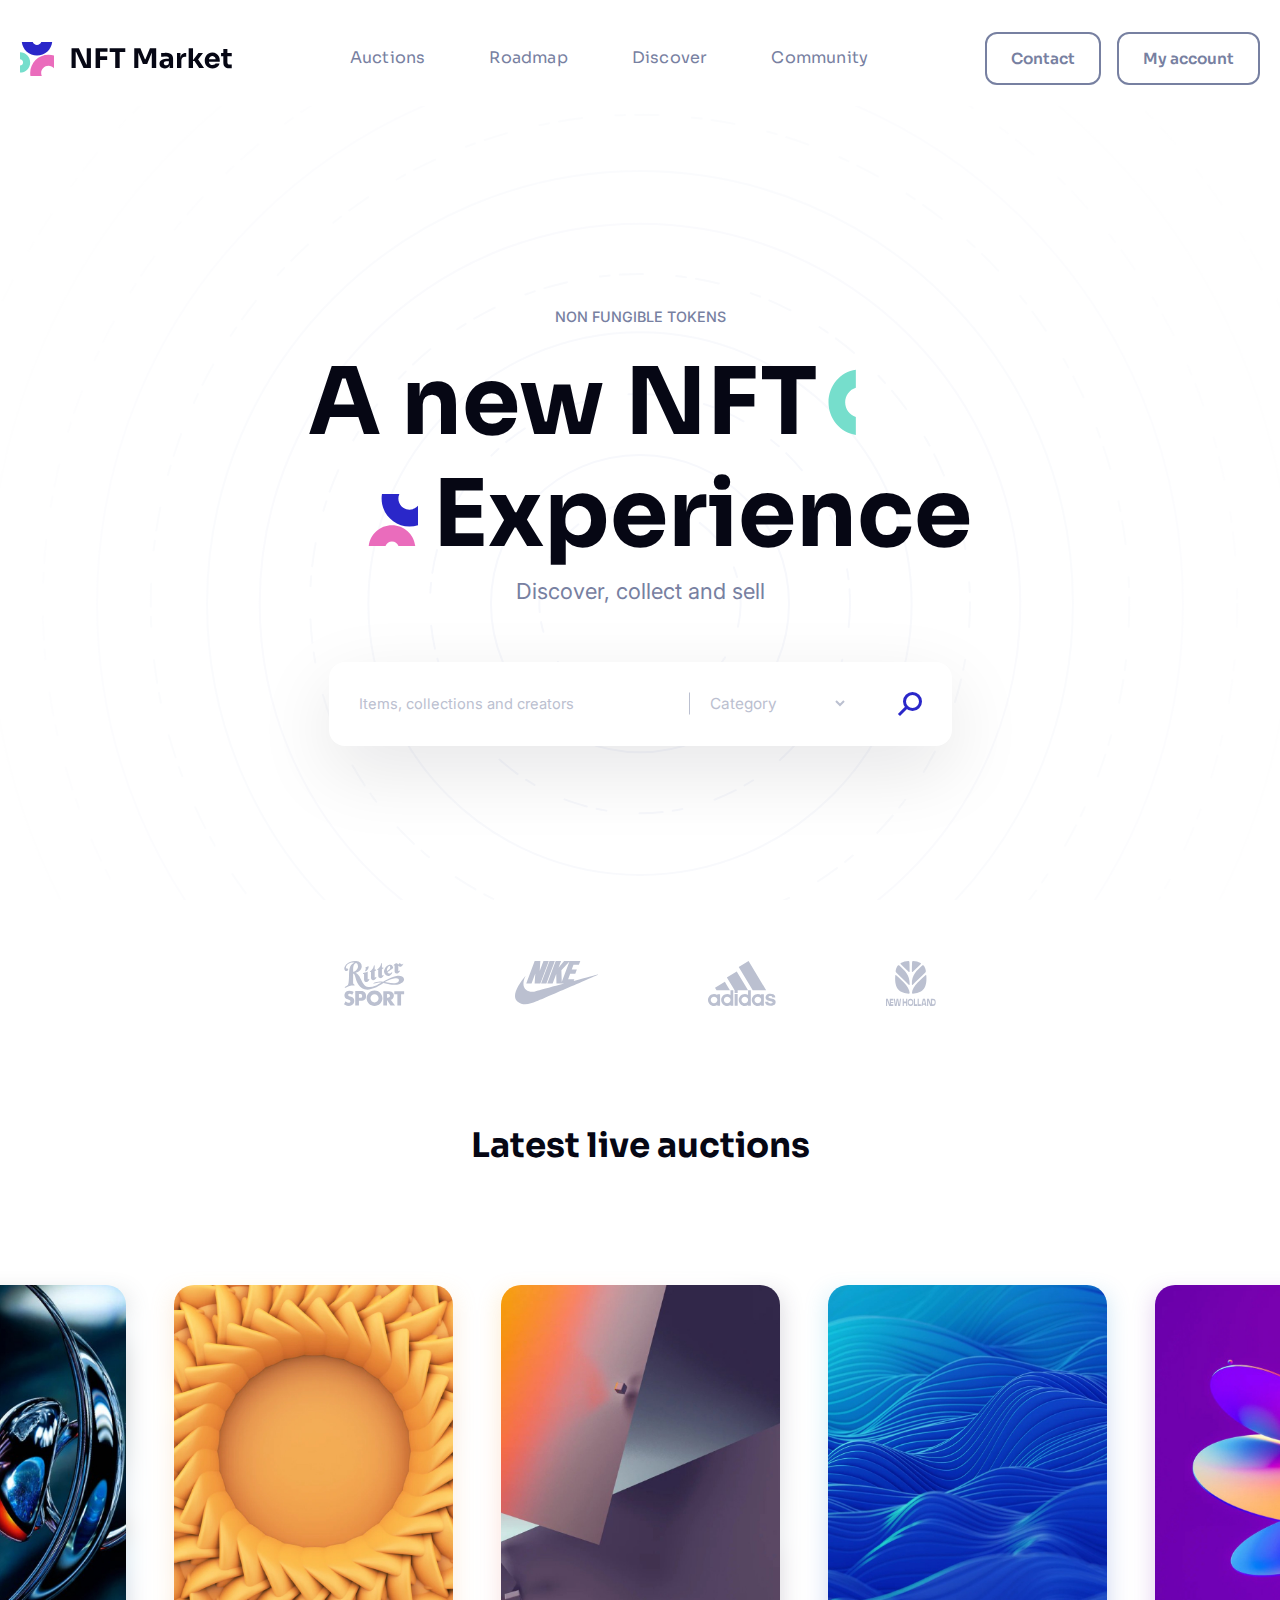
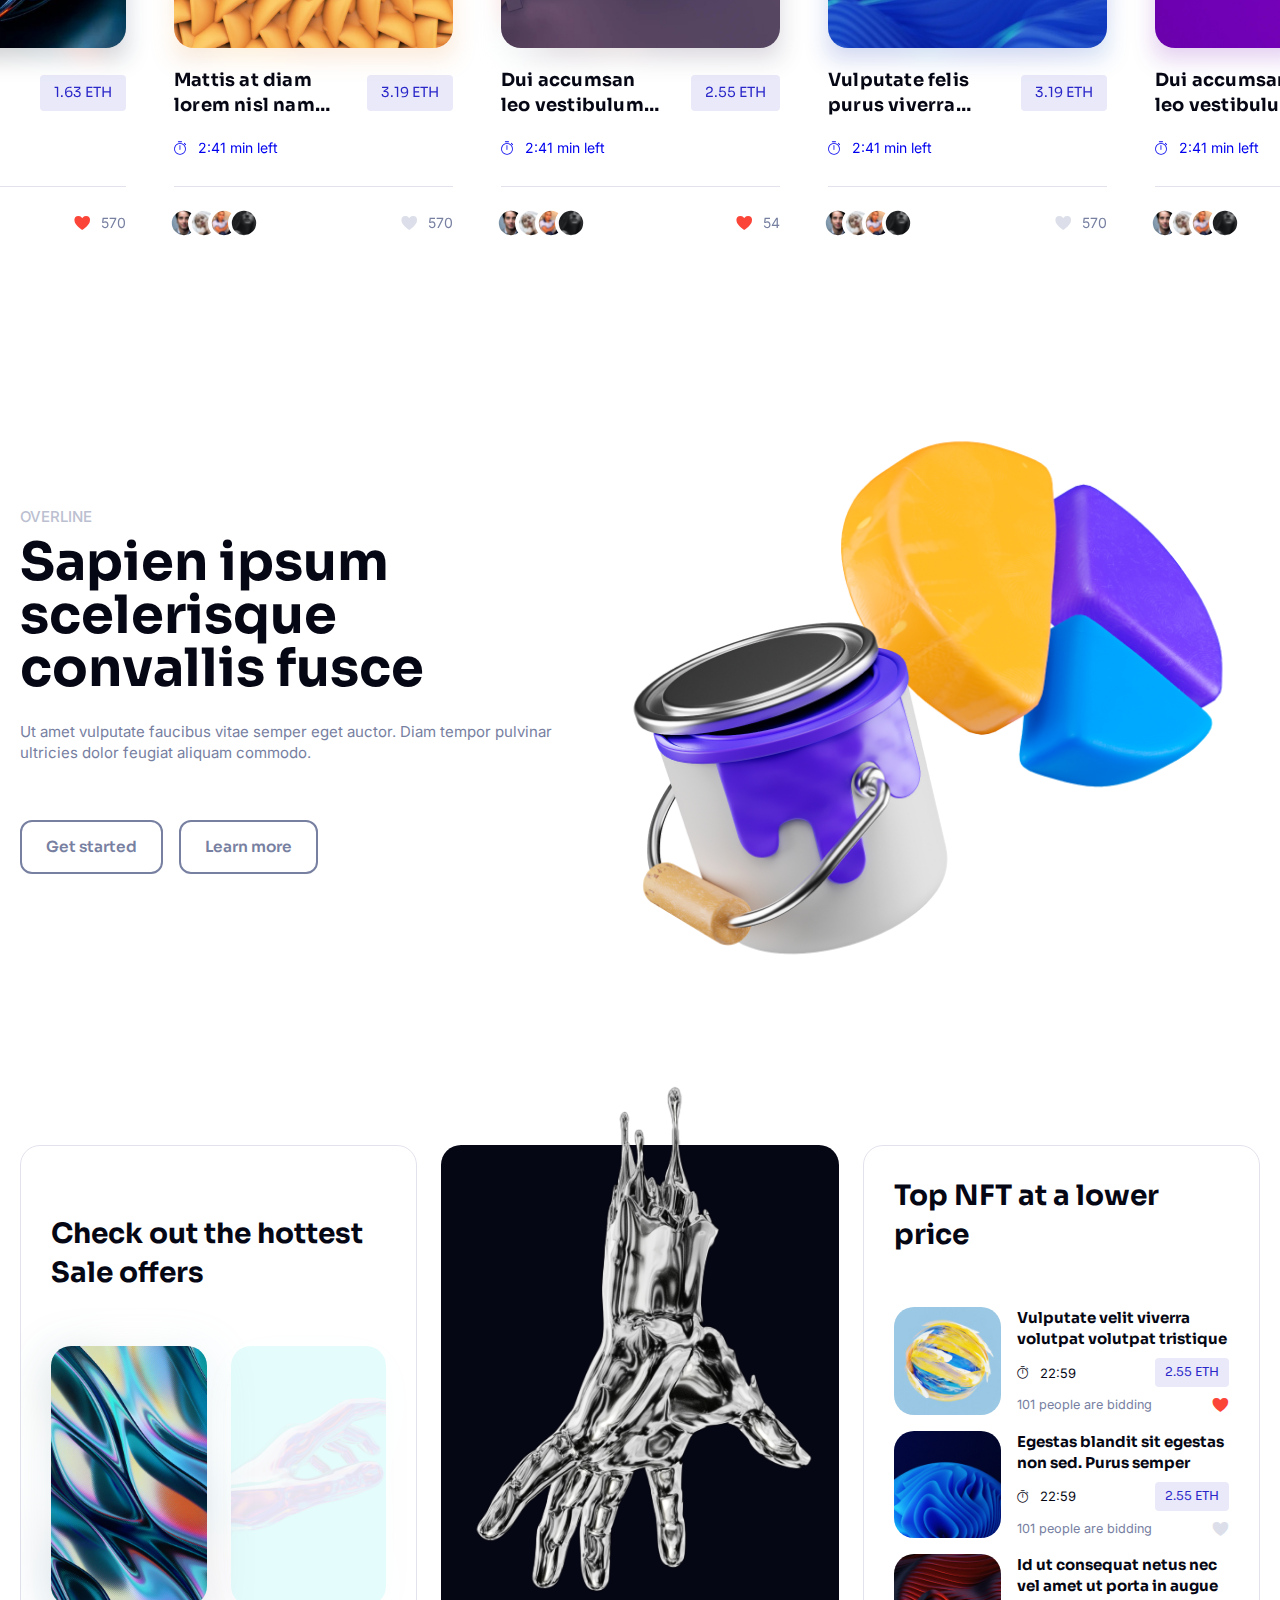
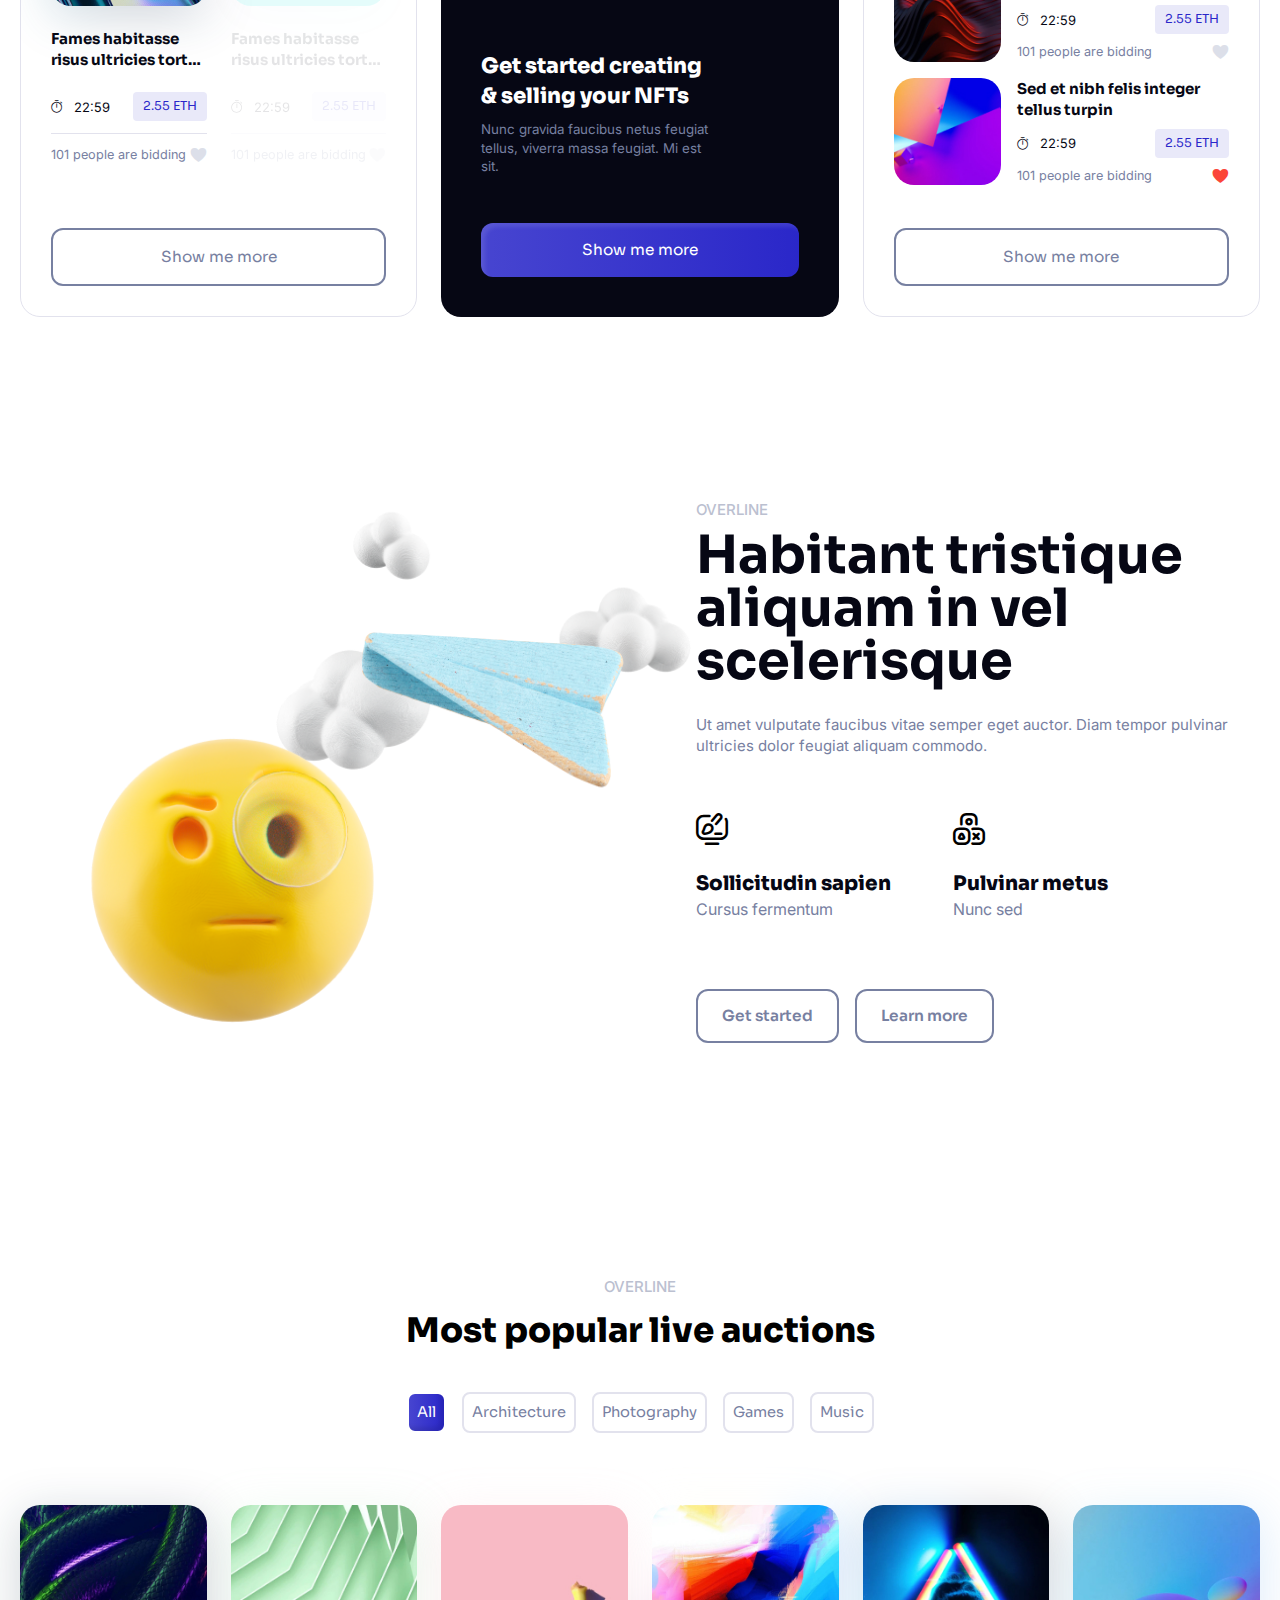
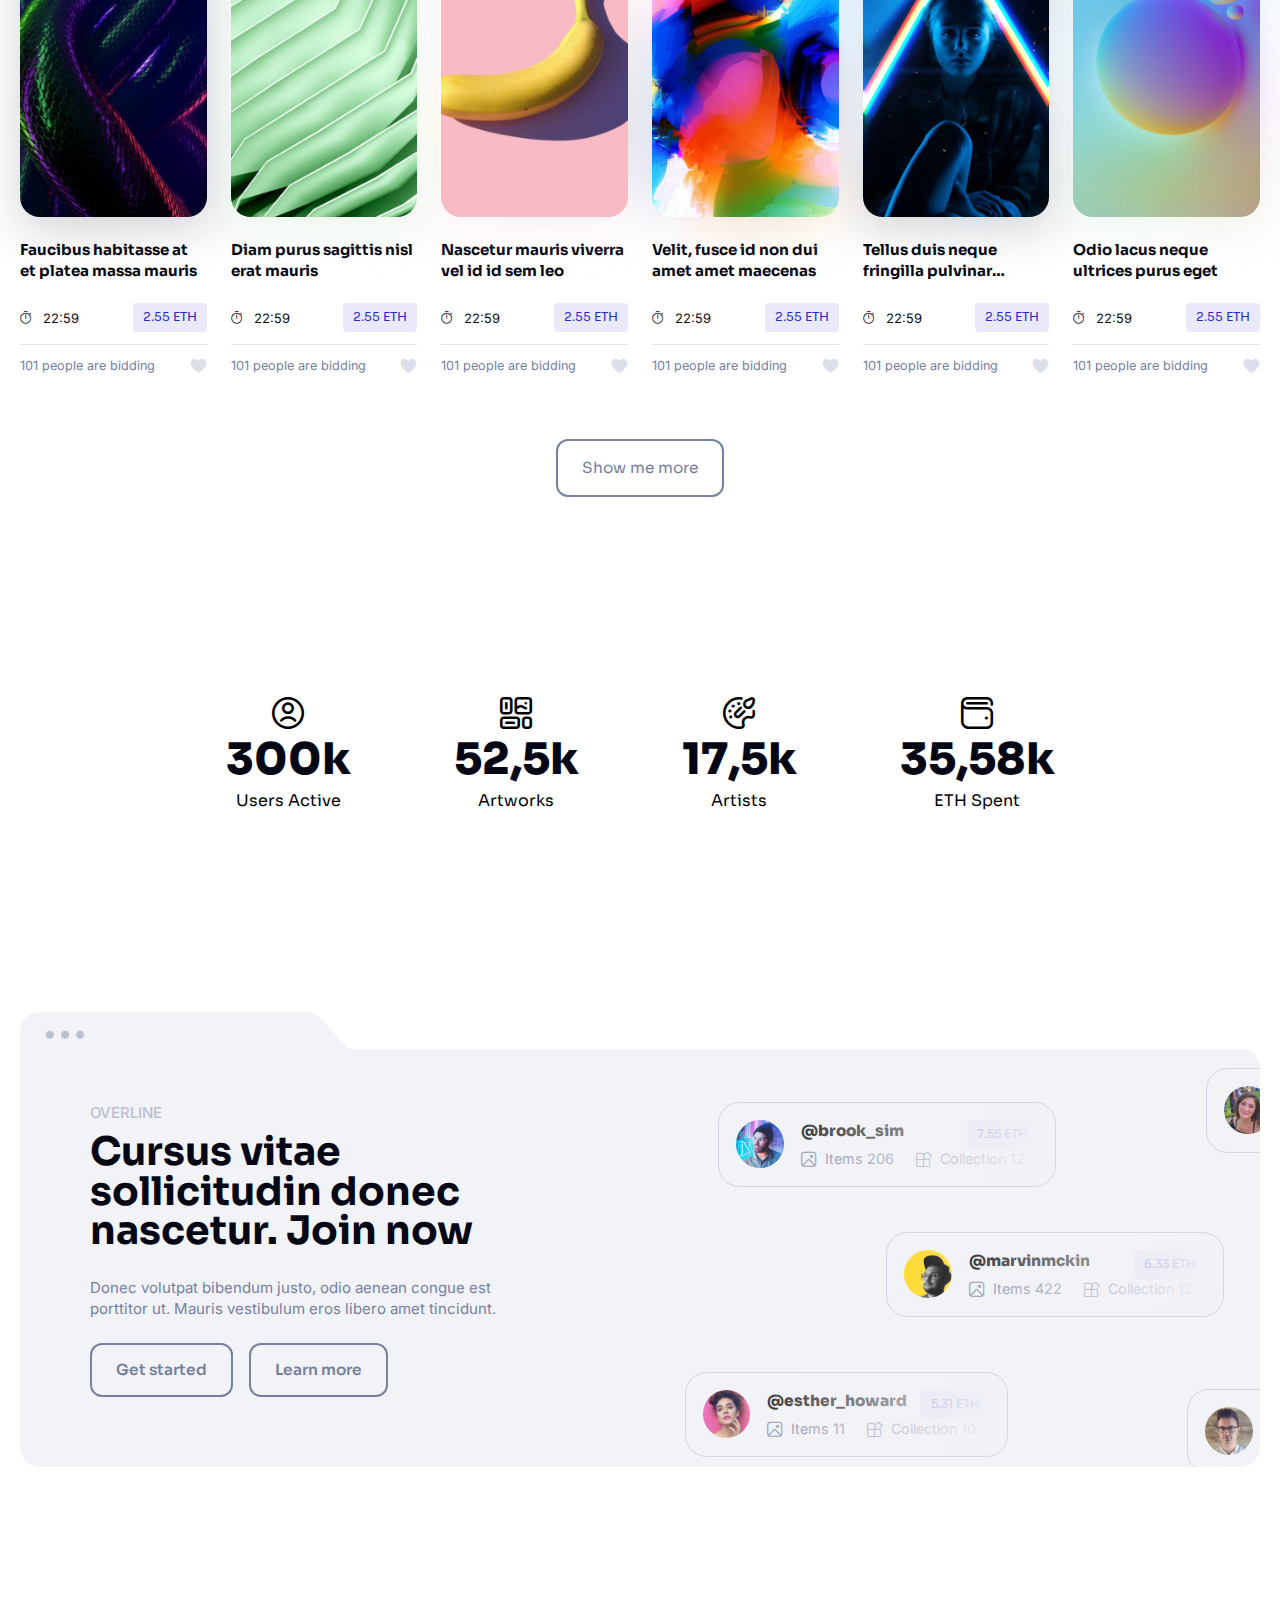
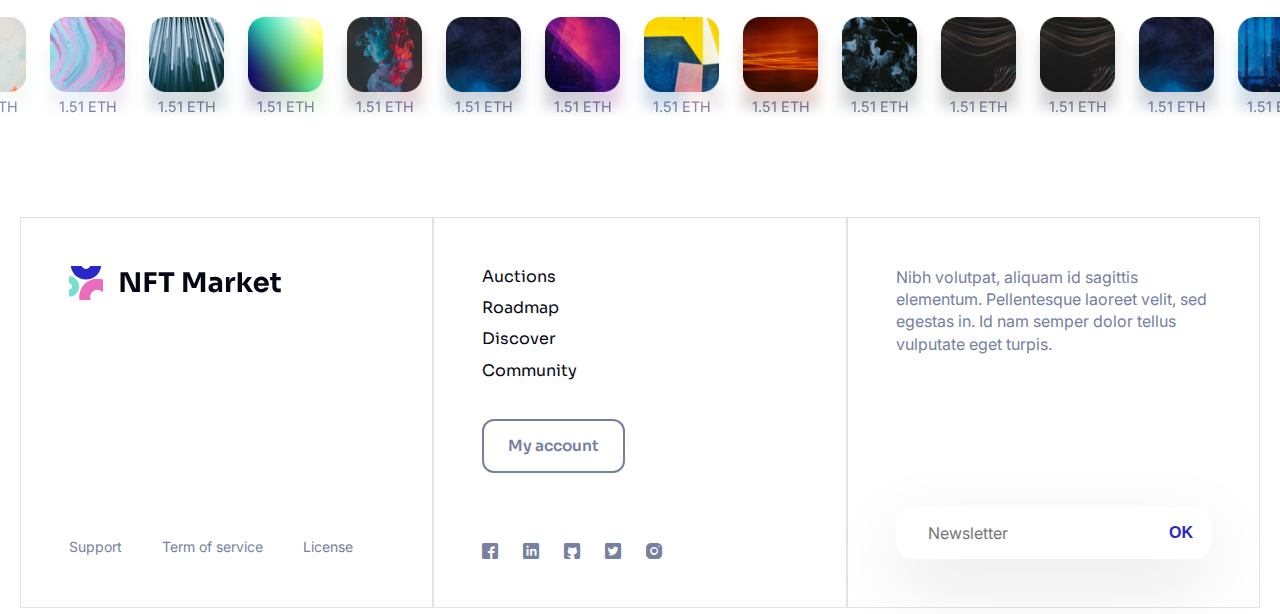
==== commit 7a8fb00a: "item 2" ====
--- a/index.html
+++ b/index.html
@@ -56,7 +56,7 @@
       </div> -->
       <div class="container container-fluid">
         <div class="top-bar">
-          <a href="#" class="logo">
+          <a href="./index.html" class="logo">
             <img src="./img/header/logo.svg" alt="NFT Market">
           </a>
           <nav class="menu-nav">
--- a/css/style.min.css
+++ b/css/style.min.css
@@ -1,2 +1,3 @@
-@use 'sass:math';@font-face{font-family:icons;font-display:swap;src:url(../fonts/icons.woff) format("woff");font-weight:400;font-style:normal}[class*="_icon-"]::before{font-family:"icons";font-style:normal;font-weight:normal;font-variant:normal;text-transform:none;line-height:1;-webkit-font-smoothing:antialiased;-moz-osx-font-smoothing:grayscale}[class*="_icon-"]::before{display:block}._icon-arrow:before{content:"\e900"}._icon-arrow-bottom:before{content:"\e901"}._icon-artists:before{content:"\e902"}._icon-artworks:before{content:"\e903"}._icon-collection:before{content:"\e904"}._icon-eth-spent:before{content:"\e905"}._icon-facebook:before{content:"\e906"}._icon-figures:before{content:"\e907"}._icon-github:before{content:"\e908"}._icon-heart:before{content:"\e909"}._icon-insagram:before{content:"\e90a"}._icon-linkedIn:before{content:"\e90b"}._icon-logo:before{content:"\e90c"}._icon-picture:before{content:"\e90d"}._icon-search:before{content:"\e90e"}._icon-semicircles:before{content:"\e90f"}._icon-time:before{content:"\e910"}._icon-twitter:before{content:"\e911"}._icon-two-semicircles:before{content:"\e912"}._icon-user:before{content:"\e913"}._icon-write:before{content:"\e914"}*,*::before,*::after{margin:0;padding:0;list-style:none;box-sizing:border-box;outline:none;line-height:1.4}img{max-width:100%;height:auto;display:block}a{text-decoration:none}ul,li,ol{list-style:none}body{font-size:1rem;font-family:'Sora', sans-serif}h1,h2,h3,h4{color:#060714}button{border:0;cursor:pointer}fieldset{border:0}.wrapper{min-height:100%;overflow:hidden;display:flex;flex-direction:column}@media (min-width: 768px){.container{max-width:720px}}@media (min-width: 992px){.container{max-width:960px}}@media (min-width: 1200px){.container{max-width:1140px}}@media (min-width: 1400px){.container{max-width:1320px}}.container{max-width:1452px;margin:0 auto;padding:0 20px}.container-fluid{max-width:1833px}.icon-menu{display:none}@media (max-width: 991.98px){.icon-menu{display:block;position:relative;flex:0 0 1.875rem;height:1.125rem;background:0;cursor:pointer;z-index:5}.icon-menu span,.icon-menu::before,.icon-menu::after{content:"";transform:all 0.3s ease 0s;left:0;position:absolute;width:100%;height:.125rem;background:#000}.icon-menu::before{top:0}.icon-menu::after{bottom:0}.icon-menu span{top:calc(50% - 1px)}.menu-open .icon-menu span{transform:scale(0)}.menu-open .icon-menu::before{transform:rotate(-45deg);top:calc(50% - 1px)}.menu-open .icon-menu::after{transform:rotate(45deg);bottom:calc(50% - 1px)}}.common-btn{display:flex;flex:0 0 auto}.common-btn__item{margin-right:1rem;display:flex}.common-btn__item:last-child{margin-right:0}.common-btn__link{padding:.875rem 1.5rem;border-radius:.75rem;text-decoration:none;font-weight:600;margin-right:1rem;color:#7780a1;border:2px solid #7780a1}@media (max-width: 767px){.common-btn__link{font-size:calc(14px + 3.4 * ((100vw - 320px) / 1920))}}@media (min-width: 767px){.common-btn__link{font-size:calc(14px + 2 * (100vw  / 1920))}}.common-btn__link:last-child{margin-right:0}.common-btn__link:hover{color:#fff;background:linear-gradient(90deg, #4745d0 0%, #2a27c9 100%);box-shadow:4px 4px 4px 0px rgba(255,255,255,0.1) inset;border:2px solid #fff;transition:all .5s ease 0s}.total-time-price{display:flex;align-items:center;justify-content:space-between}.total-time-price_mb{margin:.5625rem 0}.total-time-price_divider{padding-bottom:.75rem;margin-bottom:.75rem;border-bottom:1px solid #E2E2ED}.total-time-price ._icon-time::before{margin-right:.75rem}.total-time-price__time{display:flex;align-items:center;color:#060714;font-family:'Inter', sans-serif}@media (max-width: 767px){.total-time-price__time{font-size:calc(11px + 5.1 * ((100vw - 320px) / 1920))}}@media (min-width: 767px){.total-time-price__time{font-size:calc(11px + 3 * (100vw  / 1920))}}.total-time-price__price{color:#2a27c9;background:rgba(42,39,201,0.1);padding:.375rem .625rem;border-radius:.25rem}@media (max-width: 767px){.total-time-price__price{font-size:calc(11px + 3.4 * ((100vw - 320px) / 1920))}}@media (min-width: 767px){.total-time-price__price{font-size:calc(11px + 2 * (100vw  / 1920))}}.total-bidding-heart{display:flex;align-items:center;justify-content:space-between}.total-bidding-heart__text{color:#7780a1;font-family:'Inter', sans-serif}@media (max-width: 767px){.total-bidding-heart__text{font-size:calc(10px + 6.8 * ((100vw - 320px) / 1920))}}@media (min-width: 767px){.total-bidding-heart__text{font-size:calc(10px + 4 * (100vw  / 1920))}}.hottest-offers-btn{display:flex;text-align:center}.hottest-offers-btn_mt{margin-top:2.6875rem}.hottest-offers-btn_bg .hottest-offers-btn__link{background:linear-gradient(90deg, #4745d0 0%, #2a27c9 100%);color:#fff;box-shadow:4px 4px 4px 0px rgba(255,255,255,0.1) inset;border:0}.hottest-offers-btn_bg .hottest-offers-btn__link:hover{border:0;background:linear-gradient(90deg, #2a27c9 100%, #4745d0 0%);transition:all .5s ease 0s}.hottest-offers-btn__link{color:#7780a1;width:100%;padding:1rem 0;border:2px solid #7780a1;border-radius:.75rem}@media (max-width: 767px){.hottest-offers-btn__link{font-size:calc(14px + 3.4 * ((100vw - 320px) / 1920))}}@media (min-width: 767px){.hottest-offers-btn__link{font-size:calc(14px + 2 * (100vw  / 1920))}}.hottest-offers-btn__link_pad{padding:1rem 1.5rem}.hottest-offers-btn__link:hover{background:linear-gradient(90deg, #4745d0 0%, #2a27c9 100%);color:#fff;box-shadow:4px 4px 4px 0px rgba(255,255,255,0.1) inset;border:2px solid #fff;transition:all .5s ease 0s}._icon-heart:before{color:#dcdfe9;font-size:.875rem;cursor:pointer}._icon-heart_active:before{color:#fb4539}._icon-heart:hover::before{color:#fb4539}.total-block__content{width:46%}.total-block__content_width-jn{width:39%}.total-block__over{color:#bbc0d0;font-size:.9375rem;font-weight:500;font-family:'Inter', sans-serif;text-transform:uppercase}.total-block__title{margin-top:.5625rem;margin-bottom:1.6875rem;line-height:1}@media (max-width: 767px){.total-block__title{font-size:calc(30px + 57.8 * ((100vw - 320px) / 1920))}}@media (min-width: 767px){.total-block__title{font-size:calc(30px + 34 * (100vw  / 1920))}}@media (max-width: 767px){.total-block__title_fz{font-size:calc(22px + 44.2 * ((100vw - 320px) / 1920))}}@media (min-width: 767px){.total-block__title_fz{font-size:calc(22px + 26 * (100vw  / 1920))}}.total-block__text{color:#7780a1;margin-bottom:3.5625rem;font-weight:400;font-family:'Inter', sans-serif}@media (max-width: 767px){.total-block__text{font-size:calc(13px + 5.1 * ((100vw - 320px) / 1920))}}@media (min-width: 767px){.total-block__text{font-size:calc(13px + 3 * (100vw  / 1920))}}.total-block__text_jn{margin-bottom:1.5rem}.common-icon-text{display:flex;margin-bottom:4.3125rem}.common-icon-text__item{margin-right:3.875rem}.common-icon-text__item:last-child{margin-right:0}.common-icon-text__icon:before{display:inherit;font-size:2rem}.common-icon-text__title{margin-top:1.25rem;font-size:1.25rem;font-weight:800}.common-icon-text__text{color:#7780a1;font-size:1rem;font-weight:400;font-family:'Inter', sans-serif}.header{background:url(../img/header/bg.svg) no-repeat;background-position:center;background-size:contain;width:100%;height:100%;margin-bottom:7.25rem;position:relative}.square-pos__item{position:absolute;text-align:center}.square-pos__item_pos-1{top:26.1875rem;left:8.4375rem}.square-pos__item_pos-2{top:45.6875rem;left:22.375rem}.square-pos__item_pos-3{top:21rem;right:11.8125rem}.square-pos__item_pos-4{top:38.5625rem;right:6.25rem}.square-pos__item_pos-5{top:52.375rem;right:23.875rem}.square-pos__item_pos-6{top:53.4375rem;left:-1.9375rem}.square-pos__picture{cursor:pointer}.square-pos__picture:hover::after{background:0}.square-pos__picture_blur-1::after{content:'';background:url(../img/header/image-1.svg) no-repeat;width:100%;height:100%;position:absolute;top:1rem;left:0;opacity:.2;filter:blur(7px)}.square-pos__picture_blur-2::after{content:'';background:url(../img/header/img-2.svg) no-repeat;width:100%;height:100%;position:absolute;top:1rem;left:0;opacity:.2;filter:blur(7px)}.square-pos__picture_blur-3::after{content:'';background:url(../img/header/img-3.svg) no-repeat;width:100%;height:100%;position:absolute;top:1rem;left:0;opacity:.2;filter:blur(7px)}.square-pos__picture_blur-4::after{content:'';background:url(../img/header/img-4.svg) no-repeat;width:100%;height:100%;position:absolute;top:1rem;left:0;opacity:.2;filter:blur(7px)}.square-pos__picture_blur-5::after{content:'';background:url(../img/header/img-5.svg) no-repeat;width:100%;height:100%;position:absolute;top:1rem;left:0;opacity:.2;filter:blur(7px)}.square-pos__picture_blur-6::after{content:'';background:url(../img/header/img-6.svg) no-repeat;width:100%;height:100%;position:absolute;top:1rem;left:0;opacity:.2;filter:blur(7px)}.square-pos__price{color:#7780a1;font-size:.875rem;font-family:'Inter', sans-serif}.top-bar{display:flex;justify-content:space-between;align-items:center;min-height:7.3125rem}.menu{display:flex;flex-wrap:wrap;column-gap:4rem}.menu__link{color:#7780a1;font-size:1rem;letter-spacing:.0125rem}.menu__link:hover{color:#2a27c9}.intro{display:flex;flex-direction:column;align-items:center;margin-top:11.875rem}.intro__text{color:#7780a1;margin-bottom:.625rem;font-family:'Inter', sans-serif;font-weight:500;text-transform:uppercase}@media (max-width: 767px){.intro__text{font-size:calc(13px + 3.4 * ((100vw - 320px) / 1920))}}@media (min-width: 767px){.intro__text{font-size:calc(13px + 2 * (100vw  / 1920))}}.intro__title{color:#060714;position:relative;text-align:center}@media (max-width: 767px){.intro__title{font-size:calc(40px + 136 * ((100vw - 320px) / 1920))}}@media (min-width: 767px){.intro__title{font-size:calc(40px + 80 * (100vw  / 1920))}}.intro__new{display:flex;align-items:center}.intro__new img{margin-left:.625rem}.intro__exp{display:flex;align-items:baseline;justify-content:flex-end;margin-left:3.625rem;line-height:1}.intro__exp img{margin-right:.9375rem}.intro__subtitle{color:#7780a1;margin-top:.9375rem;font-family:'Inter', sans-serif;font-weight:400}@media (max-width: 767px){.intro__subtitle{font-size:calc(18px + 10.2 * ((100vw - 320px) / 1920))}}@media (min-width: 767px){.intro__subtitle{font-size:calc(18px + 6 * (100vw  / 1920))}}.search{display:flex;justify-content:center;margin-top:3.4375rem;margin-bottom:13.4375rem}.search__gruop{display:flex;align-items:center;background:#fff;min-height:5.25rem;padding:0 1.875rem;box-shadow:0px 25px 75px 0px rgba(6,7,20,0.1);border-radius:1rem}.search__input{min-width:14.5625rem;font-weight:400;font-family:'Inter', sans-serif;border:0}@media (max-width: 767px){.search__input{font-size:calc(12px + 6.8 * ((100vw - 320px) / 1920))}}@media (min-width: 767px){.search__input{font-size:calc(12px + 4 * (100vw  / 1920))}}.search ::-webkit-input-placeholder{color:#bbc0d0}.search ::-moz-placeholder{color:#bbc0d0}.search__select{color:#bbc0d0;background:#fff;font-weight:400;font-family:'Inter', sans-serif;border:1px solid #fff;border-left:1px solid #bbc0d0;padding-left:1rem;padding-right:2.875rem;margin-left:6.0625rem;margin-right:3rem}@media (max-width: 767px){.search__select{font-size:calc(14px + 3.4 * ((100vw - 320px) / 1920))}}@media (min-width: 767px){.search__select{font-size:calc(14px + 2 * (100vw  / 1920))}}.search__btn{background:0}.brands{display:flex;justify-content:center}.brands__item{margin-right:6.875rem}.brands__item:last-child{margin-right:0}.auctions{display:flex;flex-direction:column;justify-content:center;align-items:center;margin-bottom:7.6875rem}@media (max-width: 767px){.auctions__title{font-size:calc(30px + 10.2 * ((100vw - 320px) / 1920))}}@media (min-width: 767px){.auctions__title{font-size:calc(30px + 6 * (100vw  / 1920))}}.auctions-carousel{margin-top:5.75rem;display:flex;max-width:100%;/*! autoprefixer: on */}.auctions-carousel__item{padding:1.5rem}.auctions-carousel__item:last-child{margin-right:0}.auctions-carousel__picture{position:relative}.auctions-carousel__picture_blur-1::after{content:'';background:url(../img/auctions/tristique-diam.jpg) no-repeat;width:100%;height:100%;position:absolute;top:.625rem;left:0;opacity:.2;filter:blur(12px)}.auctions-carousel__picture_blur-2::after{content:'';background:url(../img/auctions/vulputate.jpg) no-repeat;width:100%;height:100%;position:absolute;top:.625rem;left:0;opacity:.2;filter:blur(12px)}.auctions-carousel__picture_blur-3::after{content:'';background:url(../img/auctions/dui-accumsan.jpg) no-repeat;width:100%;height:100%;position:absolute;top:.625rem;left:0;opacity:.2;filter:blur(12px)}.auctions-carousel__picture_blur-4::after{content:'';background:url(../img/auctions/senectus-adipiscing.jpg) no-repeat;width:100%;height:100%;position:absolute;top:.625rem;left:0;opacity:.2;filter:blur(12px)}.auctions-carousel__picture_blur-5::after{content:'';background:url(../img/auctions/mattis-diam.jpg) no-repeat;width:100%;height:100%;position:absolute;top:.625rem;left:0;opacity:.2;filter:blur(12px)}.auctions-carousel__picture img{border-radius:1.25rem;position:relative;z-index:1}.auctions-carousel__content{display:flex;flex-direction:column;justify-content:space-between}.auctions-carousel__title-price{display:flex;justify-content:space-between;align-items:center;margin-top:1.25rem;margin-bottom:1.25rem;min-height:4.6875rem}.auctions-carousel__title-price_height{min-height:auto}.auctions-carousel__title{max-width:60%;line-height:1.5625rem;letter-spacing:.0125rem;/*! autoprefixer: off */display:-webkit-box;-webkit-line-clamp:2;-webkit-box-orient:vertical;overflow:hidden}@media (max-width: 767px){.auctions-carousel__title{font-size:calc(14px + 10.2 * ((100vw - 320px) / 1920))}}@media (min-width: 767px){.auctions-carousel__title{font-size:calc(14px + 6 * (100vw  / 1920))}}.auctions-carousel__price{color:#2a27c9;background:rgba(42,39,201,0.1);padding:.5rem .875rem;border-radius:.25rem}@media (max-width: 767px){.auctions-carousel__price{font-size:calc(10px + 10.2 * ((100vw - 320px) / 1920))}}@media (min-width: 767px){.auctions-carousel__price{font-size:calc(10px + 6 * (100vw  / 1920))}}.auctions-carousel__time{display:flex;align-items:center;padding-bottom:1.75rem;font-size:.875rem;font-family:'Inter', sans-serif}.auctions-carousel ._icon-time:before{padding-right:.75rem}.bidding-people{display:flex;justify-content:space-between;align-items:center;border-top:1px solid #E2E2ED;padding-top:1.25rem;color:#7780a1;font-size:.875rem;font-family:'Inter', sans-serif;/*! autoprefixer: on */}.bidding-people__avatars{display:flex}.bidding-people__avatars img{width:2rem;margin:0 -.375rem}.bidding-people__text{display:none !important;padding-left:.625rem;line-height:150%;letter-spacing:.0125rem;font-family:'Inter', sans-serif;/*! autoprefixer: off */display:-webkit-box;-webkit-line-clamp:1;-webkit-box-orient:vertical;overflow:hidden}@media (max-width: 767px){.bidding-people__text{font-size:calc(10px + 6.8 * ((100vw - 320px) / 1920))}}@media (min-width: 767px){.bidding-people__text{font-size:calc(10px + 4 * (100vw  / 1920))}}.bidding-people__counter{display:flex;align-items:center}.bidding-people ._icon-heart::before{margin-right:.625rem;cursor:pointer}.sapien__inner{display:flex;justify-content:space-between;align-items:center}.hottest-offers-nft{margin:9.375rem 0}.hottest-offers{display:flex}.hottest-offers__col{margin-right:1.5rem;width:33.333%;overflow:hidden}.hottest-offers__col:last-child{margin-right:0}.hottest-offers__col_show{overflow:inherit}.hottest-sale-offers{padding:2.5rem;min-height:100%;display:flex;flex-direction:column;justify-content:flex-end;border:1px solid #E2E2ED;border-radius:1.25rem}.hottest-sale-offers__title{margin-bottom:3.3125rem}@media (max-width: 767px){.hottest-sale-offers__title{font-size:calc(20px + 20.4 * ((100vw - 320px) / 1920))}}@media (min-width: 767px){.hottest-sale-offers__title{font-size:calc(20px + 12 * (100vw  / 1920))}}.hottest-sale-offers-carous{display:flex;column-gap:1.5rem;/*! autoprefixer: on */}.hottest-sale-offers-carous_pa{height:100%;width:100%}.hottest-sale-offers-carous_pa .hottest-sale-offers-carous__item{width:16.666%}.hottest-sale-offers-carous_pa .hottest-sale-offers-carous__picture img{min-width:100%}.hottest-sale-offers-carous .slick-track{display:flex}.hottest-sale-offers-carous__item{width:100%;margin-bottom:4rem}.hottest-sale-offers-carous__item_opacity{opacity:.1}.hottest-sale-offers-carous__picture{position:relative}.hottest-sale-offers-carous__picture_blur-min-1::after{content:'';background:url(../img/hottest-offers/hottest-sale-offers.jpg) no-repeat;width:100%;height:100%;position:absolute;top:.625rem;left:0;opacity:.2;filter:blur(25px)}.hottest-sale-offers-carous__picture_blur-min-2::after{content:'';background:url(../img/hottest-offers/fames-habitasesse.jpg) no-repeat;width:100%;height:100%;position:absolute;top:.625rem;left:0;opacity:.2;filter:blur(25px)}.hottest-sale-offers-carous__picture img{position:relative;z-index:1;border-radius:1.25rem}.hottest-sale-offers-carous__title{margin:22px 0;/*! autoprefixer: off */display:-webkit-box;-webkit-line-clamp:2;-webkit-box-orient:vertical;overflow:hidden}@media (max-width: 767px){.hottest-sale-offers-carous__title{font-size:calc(13px + 5.1 * ((100vw - 320px) / 1920))}}@media (min-width: 767px){.hottest-sale-offers-carous__title{font-size:calc(13px + 3 * (100vw  / 1920))}}.top-nft__item{display:flex;margin-bottom:1rem}.top-nft__item:last-child{margin-bottom:0}.top-nft__picture{margin-right:1rem;width:33%}.top-nft__picture img{border-radius:1.25rem}.top-nft__content{width:65%}@media (max-width: 767px){.top-nft__title{font-size:calc(13px + 5.1 * ((100vw - 320px) / 1920))}}@media (min-width: 767px){.top-nft__title{font-size:calc(13px + 3 * (100vw  / 1920))}}.get-started-creating{background:#060714;width:100%;height:100%;position:relative;border-radius:1.25rem}.get-started-creating::before{content:"";background:url(../img/hottest-offers/fingers.png) no-repeat;background-size:contain;width:100%;height:100%;display:flex;position:absolute;bottom:5rem;left:0}.get-started-creating__content{position:absolute;bottom:0;left:0;padding:0 2.5rem 2.5rem 2.5rem}.get-started-creating__title{width:75%;color:#fff;font-weight:800}@media (max-width: 767px){.get-started-creating__title{font-size:calc(16px + 13.6 * ((100vw - 320px) / 1920))}}@media (min-width: 767px){.get-started-creating__title{font-size:calc(16px + 8 * (100vw  / 1920))}}.get-started-creating__text{width:75%;margin-top:.5625rem;margin-bottom:2.9375rem;color:#7780a1;font-weight:400;font-family:'Inter', sans-serif}@media (max-width: 767px){.get-started-creating__text{font-size:calc(12px + 3.4 * ((100vw - 320px) / 1920))}}@media (min-width: 767px){.get-started-creating__text{font-size:calc(12px + 2 * (100vw  / 1920))}}.habitant-tristique-scelerisque{margin-bottom:12.5rem}.tristique-scelerisque{display:flex;justify-content:space-between;align-items:center}.popular-auctions{padding-bottom:6.25rem}.popular-auctions__inner{display:flex;flex-direction:column;align-items:center}.popular-auctions__over{color:#bbc0d0;font-size:.9375rem;font-weight:500;font-family:'Inter', sans-serif;text-transform:uppercase}.popular-auctions__title{margin-top:.625rem;margin-bottom:2.375rem;font-weight:800}@media (max-width: 767px){.popular-auctions__title{font-size:calc(30px + 10.2 * ((100vw - 320px) / 1920))}}@media (min-width: 767px){.popular-auctions__title{font-size:calc(30px + 6 * (100vw  / 1920))}}.popular-auctions-menu{display:flex;justify-content:center;column-gap:1rem;row-gap:.9375rem;margin-bottom:4.5rem}.popular-auctions-menu__item{padding:.5rem;color:#7780a1;border:2px solid #E2E2ED;border-radius:.5rem;cursor:pointer}@media (max-width: 767px){.popular-auctions-menu__item{font-size:calc(12px + 6.8 * ((100vw - 320px) / 1920))}}@media (min-width: 767px){.popular-auctions-menu__item{font-size:calc(12px + 4 * (100vw  / 1920))}}.popular-auctions-menu__item_active{background:linear-gradient(90deg, #4745d0 0%, #2a27c9 100%);color:#fff;box-shadow:-4px -4px 4px 0px rgba(0,0,0,0.1) inset;border:2px solid #fff}.hottest-sale-offers-carous__picture_blur-pop-1::after{content:'';background:url(../img/popular-auctions/faucibus-habitasse.jpg) no-repeat;width:100%;height:100%;position:absolute;top:.625rem;left:0;opacity:.2;filter:blur(25px)}.hottest-sale-offers-carous__picture_blur-pop-2::after{content:'';background:url(../img/popular-auctions/diam-purus-sagittis.jpg) no-repeat;width:100%;height:100%;position:absolute;top:.625rem;left:0;opacity:.2;filter:blur(25px)}.hottest-sale-offers-carous__picture_blur-pop-3::after{content:'';background:url(../img/popular-auctions/nascetur-mauris-viverra.jpg) no-repeat;width:100%;height:100%;position:absolute;top:.625rem;left:0;opacity:.2;filter:blur(25px)}.hottest-sale-offers-carous__picture_blur-pop-4::after{content:'';background:url(../img/popular-auctions/amet-maecenas.jpg) no-repeat;width:100%;height:100%;position:absolute;top:.625rem;left:0;opacity:.2;filter:blur(25px)}.hottest-sale-offers-carous__picture_blur-pop-5::after{content:'';background:url(../img/popular-auctions/tellus-duis-neque.jpg) no-repeat;width:100%;height:100%;position:absolute;top:.625rem;left:0;opacity:.2;filter:blur(25px)}.hottest-sale-offers-carous__picture_blur-pop-6::after{content:'';background:url(../img/popular-auctions/odio-lacus-neque.jpg) no-repeat;width:100%;height:100%;position:absolute;top:.625rem;left:0;opacity:.2;filter:blur(25px)}.detail-count{padding:6.25rem 0}.detail-numb{display:flex;justify-content:center;align-items:center;column-gap:6.4375rem;row-gap:2.1875rem;flex-wrap:wrap}.detail-numb__item{display:flex;flex-direction:column;align-items:center}.detail-numb__icon{display:inherit;font-size:2rem}.detail-numb__numb{color:#060714;font-weight:800}@media (max-width: 767px){.detail-numb__numb{font-size:calc(35px + 22.1 * ((100vw - 320px) / 1920))}}@media (min-width: 767px){.detail-numb__numb{font-size:calc(35px + 13 * (100vw  / 1920))}}.join-now{margin-top:6.25rem;margin-bottom:9.375rem}.join-now-col{background:url(../img/join-now/join-now.jpg) no-repeat;background-size:cover;width:100%;height:100%;padding-left:7.375rem;padding-top:5.625rem;padding-bottom:5.625rem;display:flex;align-items:end;position:relative;border-radius:1.25rem;overflow:hidden}.user{display:flex;padding:1.0625rem;min-width:28.75rem;position:relative;border:1px solid #D4D4E2;border-radius:1.34375rem}.user_pos-1{position:absolute;top:5.625rem;right:12.75rem}.user_pos-2{position:absolute;top:3.5rem;right:-17.75rem}.user_pos-3{position:absolute;top:13.75rem;right:2.25rem}.user_pos-4{position:absolute;top:22.5rem;right:15.75rem}.user_pos-5{position:absolute;top:23.5625rem;right:-16rem}.user::before{content:'';background:linear-gradient(90deg, rgba(241,241,246,0) 0%, #f1f1f6 100%);width:100%;height:100%;position:absolute;top:0;left:0;border-radius:1.34375rem}.user__avatar{margin-right:1.0625rem}.user__content{width:100%}.user__title-price{display:flex;justify-content:space-between}.user__items-conect{display:flex;color:#7780a1;column-gap:1.375rem}.user__title{font-weight:800}@media (max-width: 767px){.user__title{font-size:calc(12px + 8.5 * ((100vw - 320px) / 1920))}}@media (min-width: 767px){.user__title{font-size:calc(12px + 5 * (100vw  / 1920))}}.user__text{font-family:'Inter', sans-serif}@media (max-width: 767px){.user__text{font-size:calc(11px + 8.5 * ((100vw - 320px) / 1920))}}@media (min-width: 767px){.user__text{font-size:calc(11px + 5 * (100vw  / 1920))}}.user__price{color:#2a27c9;background:rgba(42,39,201,0.1);padding:.375rem .625rem;border-radius:.25rem}@media (max-width: 767px){.user__price{font-size:calc(10px + 5.1 * ((100vw - 320px) / 1920))}}@media (min-width: 767px){.user__price{font-size:calc(10px + 3 * (100vw  / 1920))}}.user__item{display:flex;align-items:center}.user__icon{margin-right:.5rem}.pictur-mini{margin-bottom:6.25rem}.pictur-mini-carous__item{display:flex !important;flex-direction:column;align-items:center;margin-right:1.5rem}.pictur-mini-carous__item:last-child{margin-right:0}.pictur-mini-carous__picture{position:relative;margin-bottom:.3125rem;cursor:pointer}.pictur-mini-carous__picture:hover::after{background:0}.pictur-mini-carous__picture_blur-pic-0::after{content:'';background:url(../img/pictur-mini-carous/pictur-mini-0.jpg) no-repeat;width:100%;height:100%;position:absolute;top:1rem;left:0;opacity:.2;filter:blur(7px)}.pictur-mini-carous__picture_blur-pic-1::after{content:'';background:url(../img/pictur-mini-carous/pictur-mini-1.jpg) no-repeat;width:100%;height:100%;position:absolute;top:1rem;left:0;opacity:.2;filter:blur(7px)}.pictur-mini-carous__picture_blur-pic-2::after{content:'';background:url(../img/pictur-mini-carous/pictur-mini-2.jpg) no-repeat;width:100%;height:100%;position:absolute;top:1rem;left:0;opacity:.2;filter:blur(7px)}.pictur-mini-carous__picture_blur-pic-3::after{content:'';background:url(../img/pictur-mini-carous/pictur-mini-3.jpg) no-repeat;width:100%;height:100%;position:absolute;top:1rem;left:0;opacity:.2;filter:blur(7px)}.pictur-mini-carous__picture_blur-pic-4::after{content:'';background:url(../img/pictur-mini-carous/pictur-mini-4.jpg) no-repeat;width:100%;height:100%;position:absolute;top:1rem;left:0;opacity:.2;filter:blur(7px)}.pictur-mini-carous__picture_blur-pic-5::after{content:'';background:url(../img/pictur-mini-carous/pictur-mini-5.jpg) no-repeat;width:100%;height:100%;position:absolute;top:1rem;left:0;opacity:.2;filter:blur(7px)}.pictur-mini-carous__picture_blur-pic-6::after{content:'';background:url(../img/pictur-mini-carous/pictur-mini-6.jpg) no-repeat;width:100%;height:100%;position:absolute;top:1rem;left:0;opacity:.2;filter:blur(7px)}.pictur-mini-carous__picture_blur-pic-7::after{content:'';background:url(../img/pictur-mini-carous/pictur-mini-7.jpg) no-repeat;width:100%;height:100%;position:absolute;top:1rem;left:0;opacity:.2;filter:blur(7px)}.pictur-mini-carous__picture_blur-pic-8::after{content:'';background:url(../img/pictur-mini-carous/pictur-mini-8.jpg) no-repeat;width:100%;height:100%;position:absolute;top:1rem;left:0;opacity:.2;filter:blur(7px)}.pictur-mini-carous__picture_blur-pic-9::after{content:'';background:url(../img/pictur-mini-carous/pictur-mini-9.jpg) no-repeat;width:100%;height:100%;position:absolute;top:1rem;left:0;opacity:.2;filter:blur(7px)}.pictur-mini-carous__picture_blur-pic-10::after{content:'';background:url(../img/pictur-mini-carous/pictur-mini-10.jpg) no-repeat;width:100%;height:100%;position:absolute;top:1rem;left:0;opacity:.2;filter:blur(7px)}.pictur-mini-carous__picture_blur-pic-11::after{content:'';background:url(../img/pictur-mini-carous/pictur-mini-11.jpg) no-repeat;width:100%;height:100%;position:absolute;top:1rem;left:0;opacity:.2;filter:blur(7px)}.pictur-mini-carous__picture_blur-pic-12::after{content:'';background:url(../img/pictur-mini-carous/pictur-mini-12.jpg) no-repeat;width:100%;height:100%;position:absolute;top:1rem;left:0;opacity:.2;filter:blur(7px)}.pictur-mini-carous__picture_blur-pic-13::after{content:'';background:url(../img/pictur-mini-carous/pictur-mini-13.jpg) no-repeat;width:100%;height:100%;position:absolute;top:1rem;left:0;opacity:.2;filter:blur(7px)}.pictur-mini-carous__picture_blur-pic-14::after{content:'';background:url(../img/pictur-mini-carous/pictur-mini-14.jpg) no-repeat;width:100%;height:100%;position:absolute;top:1rem;left:0;opacity:.2;filter:blur(7px)}.pictur-mini-carous__picture_blur-pic-15::after{content:'';background:url(../img/pictur-mini-carous/pictur-mini-15.jpg) no-repeat;width:100%;height:100%;position:absolute;top:1rem;left:0;opacity:.2;filter:blur(7px)}.pictur-mini-carous__picture_blur-pic-16::after{content:'';background:url(../img/pictur-mini-carous/pictur-mini-16.jpg) no-repeat;width:100%;height:100%;position:absolute;top:1rem;left:0;opacity:.2;filter:blur(7px)}.pictur-mini-carous__picture_blur-pic-17::after{content:'';background:url(../img/pictur-mini-carous/pictur-mini-17.jpg) no-repeat;width:100%;height:100%;position:absolute;top:1rem;left:0;opacity:.2;filter:blur(7px)}.pictur-mini-carous__picture_blur-pic-18::after{content:'';background:url(../img/pictur-mini-carous/pictur-mini-18.jpg) no-repeat;width:100%;height:100%;position:absolute;top:1rem;left:0;opacity:.2;filter:blur(7px)}.pictur-mini-carous__price{color:#7780a1;font-weight:400;font-family:'Inter', sans-serif}@media (max-width: 767px){.pictur-mini-carous__price{font-size:calc(11px + 8.5 * ((100vw - 320px) / 1920))}}@media (min-width: 767px){.pictur-mini-carous__price{font-size:calc(11px + 5 * (100vw  / 1920))}}.product{padding-bottom:150px}.product__inner{padding:24px 94px 24px 24px;position:relative;display:flex;align-items:center;gap:94px;border:1px solid #E2E2ED;border-radius:20px}.product .flex{flex:0 0 38.4%}.product__picture img{border-radius:20px}.product__title{padding-bottom:7px;color:#060714;font-weight:600;font-size:40px;line-height:125%;letter-spacing:0.2px}.product__text{color:#7780A1;font-weight:400;font-size:16px;line-height:150%;letter-spacing:0.2px}.creator{padding-top:30px;padding-bottom:40px;display:flex;gap:30px}.creator__item{display:flex;align-items:center;gap:17px}.creator__content{line-height:1}.creator__name{color:#7780A1;font-weight:400;font-size:14px;line-height:150%;letter-spacing:0.2px}.creator__email{color:#060714;font-weight:600;font-size:13px;line-height:16px;letter-spacing:0.2px}.social-menu{position:absolute;top:77px;right:-29px;display:flex;flex-direction:column;gap:16px}.social-menu__item{border:1px solid #E2E2ED;padding:19px;border-radius:50%}.social-menu ._icon-heart::before{color:#FB4539}.price-time{padding:32px 40px;margin-bottom:42px;background:#F2F3F6;border-radius:20px}.price-time__inner{display:flex;gap:56px}.price-time__current{padding-bottom:9px;color:#7780A1;font-weight:400;font-size:14px;line-height:150%;letter-spacing:0.2px}.price-time__eth{color:#060714;font-weight:600;font-size:56px;line-height:100%;letter-spacing:0.2px}.price-time__eth span{font-size:24px}.price-time__time{padding-bottom:6px;color:#060714;font-weight:600;font-size:24px;line-height:100%;letter-spacing:0.2px}.price-time__date{color:#7780A1;font-weight:400;font-size:14px;line-height:150%;letter-spacing:0.2px}.price-time__btn{padding-top:35px}.price-time__btn button{color:#fff;background:linear-gradient(90deg, #4745d0 0%, #2a27c9 100%);padding:16px 0;width:100%;font-weight:600;font-size:16px;line-height:20px;letter-spacing:0.2px;box-shadow:inset -4px -4px 4px rgba(0,0,0,0.1),inset 4px 4px 4px rgba(255,255,255,0.1);border-radius:12px}.history__text{color:#7780A1;font-weight:400;font-size:14px;line-height:150%;letter-spacing:0.2px}.history__schedule{padding-top:13px}.footer{min-height:24.8125rem}.footer-col{display:flex}.footer-col__item{width:33.333%;padding:3rem;display:flex;flex-direction:column;justify-content:space-between;border:1px solid #E2E2ED}.footer-col__text{color:#7780a1;font-size:1rem;font-weight:400;font-family:'Inter', sans-serif}.footer-support{display:flex;column-gap:2.5rem;flex-wrap:wrap}.footer-support__link{color:#7780a1;font-size:.875rem;font-weight:400;font-family:'Inter', sans-serif}.footer-menu{display:flex;flex-direction:column;gap:.5625rem;margin-bottom:2.3125rem}.footer-menu__link{color:#060714;font-size:1rem}.social{display:flex;gap:1.5625rem;margin-top:4.375rem}.social__link{color:#7780a1}.social__icon:hover{color:#2a27c9}.footer-news{position:relative}.footer-news__input{height:3.25rem;width:100%;color:#7780a1;padding:0 2rem;font-size:1rem;font-weight:400;font-family:'Inter', sans-serif;border:0;border-radius:1rem;background:#fff;box-shadow:0px 25px 75px 0px rgba(6,7,20,0.1)}.footer-news__btn{position:absolute;right:1.125rem;top:.9375rem;color:#2a27c9;background:0;font-size:1rem;font-weight:800}@media (max-width: 1399.99px){.intro__new img{width:1.875rem}.intro__exp img{width:3.25rem}.join-now-col{padding-left:4.375rem;padding-bottom:4.375rem}.total-block__content_width-jn{width:42%}.user{min-width:auto}.hottest-sale-offers{padding:1.875rem}}@media (max-width: 1199.98px){.intro__new img{width:1.5625rem}.intro__exp img{width:2.5rem}.menu{column-gap:2.5625rem}.user_pos-1{right:7.8125rem}.user_pos-4{right:10.0625rem}.footer-col__item{padding:1.875rem}.product__inner{padding:24px}}@media (max-width: 991.98px){.intro{margin-top:5rem}.search{margin-bottom:9.375rem}.common-btn_hide{display:none}.menu-nav{display:none}.auctions-carousel__item{padding:.9375rem}.sapien__inner{flex-direction:column-reverse;flex-wrap:wrap}.total-block__content_width{width:100%}.hottest-sale-offers-carous_pa{flex-wrap:wrap;justify-content:center}.hottest-sale-offers-carous_pa .hottest-sale-offers-carous__item{width:23.33%}.join-now-col{padding-top:4.375rem;padding-left:1.875rem;padding-bottom:1.875rem}.user{padding:.75rem}.user_pos-1{top:4.5rem;right:2.875rem}.user_pos-3{top:11.8125rem;right:-1rem}.user_pos-4{top:19.25rem;right:4.1875rem}.user_pos-5{top:18.4375rem}.hottest-offers{flex-wrap:wrap;row-gap:1.5rem}.hottest-offers__col{width:100%;margin-right:0;margin-bottom:1.25rem;display:flex;justify-content:center}.hottest-offers__col_show{min-height:47.875rem;width:27.9375rem;margin:0 auto}.hottest-sale-offers{width:27.9375rem}.tristique-scelerisque{flex-wrap:wrap}.footer-col__item{padding:1.5625rem}.product__inner{flex-direction:column}.history__schedule img{width:100%}}@media (max-width: 842px){.total-block__content_width-jn{width:46%}}@media (max-width: 767.98px){.intro__new img{width:1.375rem}.intro__exp img{width:2.0625rem}.common-btn__link{padding:.625rem 1rem}.total-block__content_width-jn{width:50%}.total-block__title{margin-bottom:1.0625rem}.logo{flex:0 0 9.375rem}.intro{margin-top:3.4375rem}.search{margin-bottom:6.25rem}.search__gruop{min-height:4.375rem}.search__select{margin-left:1.5625rem;margin-right:1.5625rem;padding-right:0}.search::placeholder{width:100%}.brands__item{margin-right:3.75rem}.auctions-carousel__content_pad .auctions-carousel__time{padding-bottom:.9375rem}.auctions-carousel__content_pad .bidding-people{padding-top:.625rem}.hottest-offers-nft{margin:6.25rem 0}.auctions-carousel__item{padding:.75rem}.detail-numb{column-gap:4.0625rem}.habitant-tristique-scelerisque{margin-bottom:6.25rem}.popular-auctions{padding-bottom:3.125rem}.hottest-sale-offers-carous_pa .hottest-sale-offers-carous__item{width:29%}.hottest-offers-btn__link{padding:.625rem 1rem}.join-now-col{padding-left:1.5625rem;padding-bottom:1.5625rem}.user{padding:.4375rem}.user__avatar{margin-right:.625rem}.user__avatar img{width:3.125rem;height:3.125rem}.user__items-conect{column-gap:.625rem}.user__icon{margin-right:.3125rem;font-size:.75rem}.user_pos-1{right:1.4375rem}.user_pos-2{right:-15.125rem}.user_pos-3{top:10.3125rem}.user_pos-4{top:15.6875rem;right:2.875rem}.user_pos-5{top:15.0625rem;right:-13.25rem}.user__price{padding:.25rem .375rem}.footer-col{flex-wrap:wrap}.footer-col__item{width:100%}.footer-news{margin-top:1.25rem}}@media (max-width: 646px){.total-block__content_width-jn{width:60%}.total-time-price__price{padding:.5rem .5rem}.auctions-carousel__price{padding:.5rem .5rem}.user_pos-1{right:-5.3125rem}.user_pos-2{display:none}.user_pos-3{right:-7.0625rem}.user_pos-4{right:-5.125rem}.user_pos-5{display:none}}@media (max-width: 575.98px){.square-pos{display:none}.intro{margin-top:1.25rem}.intro__new img{width:1.0625rem;margin-left:.375rem}.intro__exp{margin-left:1.5625rem}.intro__exp img{width:1.6875rem;margin-right:.5rem}.search__gruop{padding:0 .9375rem;min-height:3.75rem}.search label{width:50%}.search__select{width:40%;margin-left:.9375rem;margin-right:.9375rem;padding-left:.3125rem}.search__btn{width:10%}.search__btn img{width:1.3125rem}.brands__item{margin-right:1.875rem}.common-btn__link{padding:.5rem .875rem}.detail-numb{row-gap:3.125rem}.detail-numb__item{width:100%}.detail-numb__numb{padding:.9375rem 0}.popular-auctions{padding-bottom:1.25rem}.hottest-sale-offers-carous_pa .hottest-sale-offers-carous__item{width:39%}}@media (max-width: 500px){.auctions-carousel__item{padding:.625rem}.hottest-sale-offers-carous{column-gap:1.25rem}.hottest-sale-offers-carous_pa .hottest-sale-offers-carous__item{width:46%}.user{display:none}.total-block__content_width-jn{width:100%}.join-now-col{padding-right:1.5625rem}.popular-auctions__title{text-align:center}.popular-auctions-menu{margin-bottom:3.125rem;column-gap:.5625rem}}@media (max-width: 418px){.intro__new img{width:.875rem}.intro__exp img{width:1.375rem;margin-right:.1875rem}.common-btn__link{padding:.5rem .6875rem}.popular-auctions-menu{flex-wrap:wrap}}
+@use 'sass:math';@font-face{font-family:icons;font-display:swap;src:url(../fonts/icons.woff) format("woff");font-weight:400;font-style:normal}[class*="_icon-"]::before{font-family:"icons";font-style:normal;font-weight:normal;font-variant:normal;text-transform:none;line-height:1;-webkit-font-smoothing:antialiased;-moz-osx-font-smoothing:grayscale}[class*="_icon-"]::before{display:block}._icon-arrow:before{content:"\e900"}._icon-arrow-bottom:before{content:"\e901"}._icon-artists:before{content:"\e902"}._icon-artworks:before{content:"\e903"}._icon-collection:before{content:"\e904"}._icon-compress-alt:before{content:"\e905"}._icon-copy:before{content:"\e906"}._icon-eth-spent:before{content:"\e907"}._icon-facebook:before{content:"\e908"}._icon-figures:before{content:"\e909"}._icon-github:before{content:"\e90a"}._icon-heart:before{content:"\e90b"}._icon-insagram:before{content:"\e90c"}._icon-linkedIn:before{content:"\e90d"}._icon-logo:before{content:"\e90e"}._icon-picture:before{content:"\e90f"}._icon-search:before{content:"\e910"}._icon-semicircles:before{content:"\e911"}._icon-share:before{content:"\e912"}._icon-time:before{content:"\e913"}._icon-twitter:before{content:"\e914"}._icon-two-semicircles:before{content:"\e915"}._icon-user:before{content:"\e916"}._icon-write:before{content:"\e917"}*,*::before,*::after{margin:0;padding:0;list-style:none;box-sizing:border-box;outline:none;line-height:1.4}img{max-width:100%;height:auto;display:block}a{text-decoration:none}ul,li,ol{list-style:none}body{font-size:1rem;font-family:'Sora', sans-serif}h1,h2,h3,h4{color:#060714}button{border:0;cursor:pointer}fieldset{border:0}.wrapper{min-height:100%;overflow:hidden;display:flex;flex-direction:column}@media (min-width: 768px){.container{max-width:720px}}@media (min-width: 992px){.container{max-width:960px}}@media (min-width: 1200px){.container{max-width:1140px}}@media (min-width: 1400px){.container{max-width:1320px}}.container{max-width:1452px;margin:0 auto;padding:0 20px}.container-fluid{max-width:1833px}.icon-menu{display:none}@media (max-width: 991.98px){.icon-menu{display:block;position:relative;flex:0 0 1.875rem;height:1.125rem;background:0;cursor:pointer;z-index:5}.icon-menu span,.icon-menu::before,.icon-menu::after{content:"";transform:all 0.3s ease 0s;left:0;position:absolute;width:100%;height:.125rem;background:#000}.icon-menu::before{top:0}.icon-menu::after{bottom:0}.icon-menu span{top:calc(50% - 1px)}.menu-open .icon-menu span{transform:scale(0)}.menu-open .icon-menu::before{transform:rotate(-45deg);top:calc(50% - 1px)}.menu-open .icon-menu::after{transform:rotate(45deg);bottom:calc(50% - 1px)}}.common-btn{display:flex;flex:0 0 auto}.common-btn__item{margin-right:1rem;display:flex}.common-btn__item:last-child{margin-right:0}.common-btn__link{padding:.875rem 1.5rem;border-radius:.75rem;text-decoration:none;font-weight:600;margin-right:1rem;color:#7780a1;border:2px solid #7780a1}@media (max-width: 767px){.common-btn__link{font-size:calc(14px + 3.4 * ((100vw - 320px) / 1920))}}@media (min-width: 767px){.common-btn__link{font-size:calc(14px + 2 * (100vw  / 1920))}}.common-btn__link:last-child{margin-right:0}.common-btn__link:hover{color:#fff;background:linear-gradient(90deg, #4745d0 0%, #2a27c9 100%);box-shadow:4px 4px 4px 0px rgba(255,255,255,0.1) inset;border:2px solid #fff;transition:all .5s ease 0s}.total-time-price{display:flex;align-items:center;justify-content:space-between}.total-time-price_mb{margin:.5625rem 0}.total-time-price_divider{padding-bottom:.75rem;margin-bottom:.75rem;border-bottom:1px solid #E2E2ED}.total-time-price ._icon-time::before{margin-right:.75rem}.total-time-price__time{display:flex;align-items:center;color:#060714;font-family:'Inter', sans-serif}@media (max-width: 767px){.total-time-price__time{font-size:calc(11px + 5.1 * ((100vw - 320px) / 1920))}}@media (min-width: 767px){.total-time-price__time{font-size:calc(11px + 3 * (100vw  / 1920))}}.total-time-price__price{color:#2a27c9;background:rgba(42,39,201,0.1);padding:.375rem .625rem;border-radius:.25rem}@media (max-width: 767px){.total-time-price__price{font-size:calc(11px + 3.4 * ((100vw - 320px) / 1920))}}@media (min-width: 767px){.total-time-price__price{font-size:calc(11px + 2 * (100vw  / 1920))}}.total-bidding-heart{display:flex;align-items:center;justify-content:space-between}.total-bidding-heart__text{color:#7780a1;font-family:'Inter', sans-serif}@media (max-width: 767px){.total-bidding-heart__text{font-size:calc(10px + 6.8 * ((100vw - 320px) / 1920))}}@media (min-width: 767px){.total-bidding-heart__text{font-size:calc(10px + 4 * (100vw  / 1920))}}.hottest-offers-btn{display:flex;text-align:center}.hottest-offers-btn_mt{margin-top:2.6875rem}.hottest-offers-btn_bg .hottest-offers-btn__link{background:linear-gradient(90deg, #4745d0 0%, #2a27c9 100%);color:#fff;box-shadow:4px 4px 4px 0px rgba(255,255,255,0.1) inset;border:0}.hottest-offers-btn_bg .hottest-offers-btn__link:hover{border:0;background:linear-gradient(90deg, #2a27c9 100%, #4745d0 0%);transition:all .5s ease 0s}.hottest-offers-btn__link{color:#7780a1;width:100%;padding:1rem 0;border:2px solid #7780a1;border-radius:.75rem}@media (max-width: 767px){.hottest-offers-btn__link{font-size:calc(14px + 3.4 * ((100vw - 320px) / 1920))}}@media (min-width: 767px){.hottest-offers-btn__link{font-size:calc(14px + 2 * (100vw  / 1920))}}.hottest-offers-btn__link_pad{padding:1rem 1.5rem}.hottest-offers-btn__link:hover{background:linear-gradient(90deg, #4745d0 0%, #2a27c9 100%);color:#fff;box-shadow:4px 4px 4px 0px rgba(255,255,255,0.1) inset;border:2px solid #fff;transition:all .5s ease 0s}._icon-heart:before{color:#dcdfe9;font-size:.875rem;cursor:pointer}._icon-heart_active:before{color:#fb4539}._icon-heart:hover::before{color:#fb4539}.total-block__content{width:46%}.total-block__content_width-jn{width:39%}.total-block__over{color:#bbc0d0;font-size:.9375rem;font-weight:500;font-family:'Inter', sans-serif;text-transform:uppercase}.total-block__title{margin-top:.5625rem;margin-bottom:1.6875rem;line-height:1}@media (max-width: 767px){.total-block__title{font-size:calc(30px + 57.8 * ((100vw - 320px) / 1920))}}@media (min-width: 767px){.total-block__title{font-size:calc(30px + 34 * (100vw  / 1920))}}@media (max-width: 767px){.total-block__title_fz{font-size:calc(22px + 44.2 * ((100vw - 320px) / 1920))}}@media (min-width: 767px){.total-block__title_fz{font-size:calc(22px + 26 * (100vw  / 1920))}}.total-block__text{color:#7780a1;margin-bottom:3.5625rem;font-weight:400;font-family:'Inter', sans-serif}@media (max-width: 767px){.total-block__text{font-size:calc(13px + 5.1 * ((100vw - 320px) / 1920))}}@media (min-width: 767px){.total-block__text{font-size:calc(13px + 3 * (100vw  / 1920))}}.total-block__text_jn{margin-bottom:1.5rem}.common-icon-text{display:flex;margin-bottom:4.3125rem}.common-icon-text__item{margin-right:3.875rem}.common-icon-text__item:last-child{margin-right:0}.common-icon-text__icon:before{display:inherit;font-size:2rem}.common-icon-text__title{margin-top:1.25rem;font-size:1.25rem;font-weight:800}.common-icon-text__text{color:#7780a1;font-size:1rem;font-weight:400;font-family:'Inter', sans-serif}.header{background:url(../img/header/bg.svg) no-repeat;background-position:center;background-size:contain;width:100%;height:100%;margin-bottom:7.25rem;position:relative}.square-pos__item{position:absolute;text-align:center}.square-pos__item_pos-1{top:26.1875rem;left:8.4375rem}.square-pos__item_pos-2{top:45.6875rem;left:22.375rem}.square-pos__item_pos-3{top:21rem;right:11.8125rem}.square-pos__item_pos-4{top:38.5625rem;right:6.25rem}.square-pos__item_pos-5{top:52.375rem;right:23.875rem}.square-pos__item_pos-6{top:53.4375rem;left:-1.9375rem}.square-pos__picture{cursor:pointer}.square-pos__picture:hover::after{background:0}.square-pos__picture_blur-1::after{content:'';background:url(../img/header/image-1.svg) no-repeat;width:100%;height:100%;position:absolute;top:1rem;left:0;opacity:.2;filter:blur(7px)}.square-pos__picture_blur-2::after{content:'';background:url(../img/header/img-2.svg) no-repeat;width:100%;height:100%;position:absolute;top:1rem;left:0;opacity:.2;filter:blur(7px)}.square-pos__picture_blur-3::after{content:'';background:url(../img/header/img-3.svg) no-repeat;width:100%;height:100%;position:absolute;top:1rem;left:0;opacity:.2;filter:blur(7px)}.square-pos__picture_blur-4::after{content:'';background:url(../img/header/img-4.svg) no-repeat;width:100%;height:100%;position:absolute;top:1rem;left:0;opacity:.2;filter:blur(7px)}.square-pos__picture_blur-5::after{content:'';background:url(../img/header/img-5.svg) no-repeat;width:100%;height:100%;position:absolute;top:1rem;left:0;opacity:.2;filter:blur(7px)}.square-pos__picture_blur-6::after{content:'';background:url(../img/header/img-6.svg) no-repeat;width:100%;height:100%;position:absolute;top:1rem;left:0;opacity:.2;filter:blur(7px)}.square-pos__price{color:#7780a1;font-size:.875rem;font-family:'Inter', sans-serif}.top-bar{display:flex;justify-content:space-between;align-items:center;min-height:7.3125rem}.menu{display:flex;flex-wrap:wrap;column-gap:4rem}.menu__link{color:#7780a1;font-size:1rem;letter-spacing:.0125rem;transition:color .3s ease 0s}.menu__link:hover{color:#2a27c9}.intro{display:flex;flex-direction:column;align-items:center;margin-top:11.875rem}.intro__text{color:#7780a1;margin-bottom:.625rem;font-family:'Inter', sans-serif;font-weight:500;text-transform:uppercase}@media (max-width: 767px){.intro__text{font-size:calc(13px + 3.4 * ((100vw - 320px) / 1920))}}@media (min-width: 767px){.intro__text{font-size:calc(13px + 2 * (100vw  / 1920))}}.intro__title{color:#060714;position:relative;text-align:center}@media (max-width: 767px){.intro__title{font-size:calc(40px + 136 * ((100vw - 320px) / 1920))}}@media (min-width: 767px){.intro__title{font-size:calc(40px + 80 * (100vw  / 1920))}}.intro__new{display:flex;align-items:center}.intro__new img{margin-left:.625rem}.intro__exp{display:flex;align-items:baseline;justify-content:flex-end;margin-left:3.625rem;line-height:1}.intro__exp img{margin-right:.9375rem}.intro__subtitle{color:#7780a1;margin-top:.9375rem;font-family:'Inter', sans-serif;font-weight:400}@media (max-width: 767px){.intro__subtitle{font-size:calc(18px + 10.2 * ((100vw - 320px) / 1920))}}@media (min-width: 767px){.intro__subtitle{font-size:calc(18px + 6 * (100vw  / 1920))}}.search{display:flex;justify-content:center;margin-top:3.4375rem;margin-bottom:13.4375rem}.search__gruop{display:flex;align-items:center;background:#fff;min-height:5.25rem;padding:0 1.875rem;box-shadow:0px 25px 75px 0px rgba(6,7,20,0.1);border-radius:1rem}.search__input{min-width:14.5625rem;font-weight:400;font-family:'Inter', sans-serif;border:0}@media (max-width: 767px){.search__input{font-size:calc(12px + 6.8 * ((100vw - 320px) / 1920))}}@media (min-width: 767px){.search__input{font-size:calc(12px + 4 * (100vw  / 1920))}}.search ::-webkit-input-placeholder{color:#bbc0d0}.search ::-moz-placeholder{color:#bbc0d0}.search__select{color:#bbc0d0;background:#fff;font-weight:400;font-family:'Inter', sans-serif;border:1px solid #fff;border-left:1px solid #bbc0d0;padding-left:1rem;padding-right:2.875rem;margin-left:6.0625rem;margin-right:3rem}@media (max-width: 767px){.search__select{font-size:calc(14px + 3.4 * ((100vw - 320px) / 1920))}}@media (min-width: 767px){.search__select{font-size:calc(14px + 2 * (100vw  / 1920))}}.search__btn{background:0}.brands{display:flex;justify-content:center}.brands__item{margin-right:6.875rem}.brands__item:last-child{margin-right:0}.auctions{display:flex;flex-direction:column;justify-content:center;align-items:center;margin-bottom:7.6875rem}@media (max-width: 767px){.auctions__title{font-size:calc(30px + 10.2 * ((100vw - 320px) / 1920))}}@media (min-width: 767px){.auctions__title{font-size:calc(30px + 6 * (100vw  / 1920))}}.auctions-carousel{margin-top:5.75rem;display:flex;max-width:100%;/*! autoprefixer: on */}.auctions-carousel__item{padding:1.5rem}.auctions-carousel__item:last-child{margin-right:0}.auctions-carousel__picture{position:relative}.auctions-carousel__picture_blur-1::after{content:'';background:url(../img/auctions/tristique-diam.jpg) no-repeat;width:100%;height:100%;position:absolute;top:.625rem;left:0;opacity:.2;filter:blur(12px)}.auctions-carousel__picture_blur-2::after{content:'';background:url(../img/auctions/vulputate.jpg) no-repeat;width:100%;height:100%;position:absolute;top:.625rem;left:0;opacity:.2;filter:blur(12px)}.auctions-carousel__picture_blur-3::after{content:'';background:url(../img/auctions/dui-accumsan.jpg) no-repeat;width:100%;height:100%;position:absolute;top:.625rem;left:0;opacity:.2;filter:blur(12px)}.auctions-carousel__picture_blur-4::after{content:'';background:url(../img/auctions/senectus-adipiscing.jpg) no-repeat;width:100%;height:100%;position:absolute;top:.625rem;left:0;opacity:.2;filter:blur(12px)}.auctions-carousel__picture_blur-5::after{content:'';background:url(../img/auctions/mattis-diam.jpg) no-repeat;width:100%;height:100%;position:absolute;top:.625rem;left:0;opacity:.2;filter:blur(12px)}.auctions-carousel__picture img{border-radius:1.25rem;position:relative;z-index:1}.auctions-carousel__content{display:flex;flex-direction:column;justify-content:space-between}.auctions-carousel__title-price{display:flex;justify-content:space-between;align-items:center;margin-top:1.25rem;margin-bottom:1.25rem;min-height:4.6875rem}.auctions-carousel__title-price_height{min-height:auto}.auctions-carousel__title{max-width:60%;line-height:1.5625rem;letter-spacing:.0125rem;/*! autoprefixer: off */display:-webkit-box;-webkit-line-clamp:2;-webkit-box-orient:vertical;overflow:hidden}@media (max-width: 767px){.auctions-carousel__title{font-size:calc(14px + 10.2 * ((100vw - 320px) / 1920))}}@media (min-width: 767px){.auctions-carousel__title{font-size:calc(14px + 6 * (100vw  / 1920))}}.auctions-carousel__price{color:#2a27c9;background:rgba(42,39,201,0.1);padding:.5rem .875rem;border-radius:.25rem}@media (max-width: 767px){.auctions-carousel__price{font-size:calc(10px + 10.2 * ((100vw - 320px) / 1920))}}@media (min-width: 767px){.auctions-carousel__price{font-size:calc(10px + 6 * (100vw  / 1920))}}.auctions-carousel__time{display:flex;align-items:center;padding-bottom:1.75rem;font-size:.875rem;font-family:'Inter', sans-serif}.auctions-carousel ._icon-time:before{padding-right:.75rem}.bidding-people{display:flex;justify-content:space-between;align-items:center;border-top:1px solid #E2E2ED;padding-top:1.25rem;color:#7780a1;font-size:.875rem;font-family:'Inter', sans-serif;/*! autoprefixer: on */}.bidding-people__avatars{display:flex}.bidding-people__avatars img{width:2rem;margin:0 -.375rem}.bidding-people__text{display:none !important;padding-left:.625rem;line-height:150%;letter-spacing:.0125rem;font-family:'Inter', sans-serif;/*! autoprefixer: off */display:-webkit-box;-webkit-line-clamp:1;-webkit-box-orient:vertical;overflow:hidden}@media (max-width: 767px){.bidding-people__text{font-size:calc(10px + 6.8 * ((100vw - 320px) / 1920))}}@media (min-width: 767px){.bidding-people__text{font-size:calc(10px + 4 * (100vw  / 1920))}}.bidding-people__counter{display:flex;align-items:center}.bidding-people ._icon-heart::before{margin-right:.625rem;cursor:pointer}.sapien__inner{display:flex;justify-content:space-between;align-items:center}.hottest-offers-nft{margin:9.375rem 0}.hottest-offers{display:flex}.hottest-offers__col{margin-right:1.5rem;width:33.333%;overflow:hidden}.hottest-offers__col:last-child{margin-right:0}.hottest-offers__col_show{overflow:inherit}.hottest-sale-offers{padding:2.5rem;min-height:100%;display:flex;flex-direction:column;justify-content:flex-end;border:1px solid #E2E2ED;border-radius:1.25rem}.hottest-sale-offers__title{margin-bottom:3.3125rem}@media (max-width: 767px){.hottest-sale-offers__title{font-size:calc(20px + 20.4 * ((100vw - 320px) / 1920))}}@media (min-width: 767px){.hottest-sale-offers__title{font-size:calc(20px + 12 * (100vw  / 1920))}}.hottest-sale-offers-carous{display:flex;column-gap:1.5rem;/*! autoprefixer: on */}.hottest-sale-offers-carous_pa{height:100%;width:100%}.hottest-sale-offers-carous_pa .hottest-sale-offers-carous__item{width:16.666%}.hottest-sale-offers-carous_pa .hottest-sale-offers-carous__picture img{min-width:100%}.hottest-sale-offers-carous .slick-track{display:flex}.hottest-sale-offers-carous__item{width:100%;margin-bottom:4rem}.hottest-sale-offers-carous__item_opacity{opacity:.1}.hottest-sale-offers-carous__picture{position:relative}.hottest-sale-offers-carous__picture_blur-min-1::after{content:'';background:url(../img/hottest-offers/hottest-sale-offers.jpg) no-repeat;width:100%;height:100%;position:absolute;top:.625rem;left:0;opacity:.2;filter:blur(25px)}.hottest-sale-offers-carous__picture_blur-min-2::after{content:'';background:url(../img/hottest-offers/fames-habitasesse.jpg) no-repeat;width:100%;height:100%;position:absolute;top:.625rem;left:0;opacity:.2;filter:blur(25px)}.hottest-sale-offers-carous__picture img{position:relative;z-index:1;border-radius:1.25rem}.hottest-sale-offers-carous__title{margin:22px 0;/*! autoprefixer: off */display:-webkit-box;-webkit-line-clamp:2;-webkit-box-orient:vertical;overflow:hidden}@media (max-width: 767px){.hottest-sale-offers-carous__title{font-size:calc(13px + 5.1 * ((100vw - 320px) / 1920))}}@media (min-width: 767px){.hottest-sale-offers-carous__title{font-size:calc(13px + 3 * (100vw  / 1920))}}.top-nft__item{display:flex;margin-bottom:1rem}.top-nft__item:last-child{margin-bottom:0}.top-nft__picture{margin-right:1rem;width:33%}.top-nft__picture img{border-radius:1.25rem}.top-nft__content{width:65%}@media (max-width: 767px){.top-nft__title{font-size:calc(13px + 5.1 * ((100vw - 320px) / 1920))}}@media (min-width: 767px){.top-nft__title{font-size:calc(13px + 3 * (100vw  / 1920))}}.get-started-creating{background:#060714;width:100%;height:100%;position:relative;border-radius:1.25rem}.get-started-creating::before{content:"";background:url(../img/hottest-offers/fingers.png) no-repeat;background-size:contain;width:100%;height:100%;display:flex;position:absolute;bottom:5rem;left:0}.get-started-creating__content{position:absolute;bottom:0;left:0;padding:0 2.5rem 2.5rem 2.5rem}.get-started-creating__title{width:75%;color:#fff;font-weight:800}@media (max-width: 767px){.get-started-creating__title{font-size:calc(16px + 13.6 * ((100vw - 320px) / 1920))}}@media (min-width: 767px){.get-started-creating__title{font-size:calc(16px + 8 * (100vw  / 1920))}}.get-started-creating__text{width:75%;margin-top:.5625rem;margin-bottom:2.9375rem;color:#7780a1;font-weight:400;font-family:'Inter', sans-serif}@media (max-width: 767px){.get-started-creating__text{font-size:calc(12px + 3.4 * ((100vw - 320px) / 1920))}}@media (min-width: 767px){.get-started-creating__text{font-size:calc(12px + 2 * (100vw  / 1920))}}.habitant-tristique-scelerisque{margin-bottom:12.5rem}.tristique-scelerisque{display:flex;justify-content:space-between;align-items:center}.popular-auctions{padding-bottom:6.25rem}.popular-auctions__inner{display:flex;flex-direction:column;align-items:center}.popular-auctions__over{color:#bbc0d0;font-size:.9375rem;font-weight:500;font-family:'Inter', sans-serif;text-transform:uppercase}.popular-auctions__title{margin-top:.625rem;margin-bottom:2.375rem;font-weight:800}@media (max-width: 767px){.popular-auctions__title{font-size:calc(30px + 10.2 * ((100vw - 320px) / 1920))}}@media (min-width: 767px){.popular-auctions__title{font-size:calc(30px + 6 * (100vw  / 1920))}}.popular-auctions-menu{display:flex;justify-content:center;column-gap:1rem;row-gap:.9375rem;margin-bottom:4.5rem}.popular-auctions-menu__item{padding:.5rem;color:#7780a1;border:2px solid #E2E2ED;border-radius:.5rem;cursor:pointer}@media (max-width: 767px){.popular-auctions-menu__item{font-size:calc(12px + 6.8 * ((100vw - 320px) / 1920))}}@media (min-width: 767px){.popular-auctions-menu__item{font-size:calc(12px + 4 * (100vw  / 1920))}}.popular-auctions-menu__item_active{background:linear-gradient(90deg, #4745d0 0%, #2a27c9 100%);color:#fff;box-shadow:-4px -4px 4px 0px rgba(0,0,0,0.1) inset;border:2px solid #fff}.hottest-sale-offers-carous__picture_blur-pop-1::after{content:'';background:url(../img/popular-auctions/faucibus-habitasse.jpg) no-repeat;width:100%;height:100%;position:absolute;top:.625rem;left:0;opacity:.2;filter:blur(25px)}.hottest-sale-offers-carous__picture_blur-pop-2::after{content:'';background:url(../img/popular-auctions/diam-purus-sagittis.jpg) no-repeat;width:100%;height:100%;position:absolute;top:.625rem;left:0;opacity:.2;filter:blur(25px)}.hottest-sale-offers-carous__picture_blur-pop-3::after{content:'';background:url(../img/popular-auctions/nascetur-mauris-viverra.jpg) no-repeat;width:100%;height:100%;position:absolute;top:.625rem;left:0;opacity:.2;filter:blur(25px)}.hottest-sale-offers-carous__picture_blur-pop-4::after{content:'';background:url(../img/popular-auctions/amet-maecenas.jpg) no-repeat;width:100%;height:100%;position:absolute;top:.625rem;left:0;opacity:.2;filter:blur(25px)}.hottest-sale-offers-carous__picture_blur-pop-5::after{content:'';background:url(../img/popular-auctions/tellus-duis-neque.jpg) no-repeat;width:100%;height:100%;position:absolute;top:.625rem;left:0;opacity:.2;filter:blur(25px)}.hottest-sale-offers-carous__picture_blur-pop-6::after{content:'';background:url(../img/popular-auctions/odio-lacus-neque.jpg) no-repeat;width:100%;height:100%;position:absolute;top:.625rem;left:0;opacity:.2;filter:blur(25px)}.detail-count{padding:6.25rem 0}.detail-numb{display:flex;justify-content:center;align-items:center;column-gap:6.4375rem;row-gap:2.1875rem;flex-wrap:wrap}.detail-numb__item{display:flex;flex-direction:column;align-items:center}.detail-numb__icon{display:inherit;font-size:2rem}.detail-numb__numb{color:#060714;font-weight:800}@media (max-width: 767px){.detail-numb__numb{font-size:calc(35px + 22.1 * ((100vw - 320px) / 1920))}}@media (min-width: 767px){.detail-numb__numb{font-size:calc(35px + 13 * (100vw  / 1920))}}.join-now{margin-top:6.25rem;margin-bottom:9.375rem}.join-now-col{background:url(../img/join-now/join-now.jpg) no-repeat;background-size:cover;width:100%;height:100%;padding-left:7.375rem;padding-top:5.625rem;padding-bottom:5.625rem;display:flex;align-items:end;position:relative;border-radius:1.25rem;overflow:hidden}.user{display:flex;padding:1.0625rem;min-width:28.75rem;position:relative;border:1px solid #D4D4E2;border-radius:1.34375rem}.user_pos-1{position:absolute;top:5.625rem;right:12.75rem}.user_pos-2{position:absolute;top:3.5rem;right:-17.75rem}.user_pos-3{position:absolute;top:13.75rem;right:2.25rem}.user_pos-4{position:absolute;top:22.5rem;right:15.75rem}.user_pos-5{position:absolute;top:23.5625rem;right:-16rem}.user::before{content:'';background:linear-gradient(90deg, rgba(241,241,246,0) 0%, #f1f1f6 100%);width:100%;height:100%;position:absolute;top:0;left:0;border-radius:1.34375rem}.user__avatar{margin-right:1.0625rem}.user__content{width:100%}.user__title-price{display:flex;justify-content:space-between}.user__items-conect{display:flex;color:#7780a1;column-gap:1.375rem}.user__title{font-weight:800}@media (max-width: 767px){.user__title{font-size:calc(12px + 8.5 * ((100vw - 320px) / 1920))}}@media (min-width: 767px){.user__title{font-size:calc(12px + 5 * (100vw  / 1920))}}.user__text{font-family:'Inter', sans-serif}@media (max-width: 767px){.user__text{font-size:calc(11px + 8.5 * ((100vw - 320px) / 1920))}}@media (min-width: 767px){.user__text{font-size:calc(11px + 5 * (100vw  / 1920))}}.user__price{color:#2a27c9;background:rgba(42,39,201,0.1);padding:.375rem .625rem;border-radius:.25rem}@media (max-width: 767px){.user__price{font-size:calc(10px + 5.1 * ((100vw - 320px) / 1920))}}@media (min-width: 767px){.user__price{font-size:calc(10px + 3 * (100vw  / 1920))}}.user__item{display:flex;align-items:center}.user__icon{margin-right:.5rem}.pictur-mini{margin-bottom:6.25rem}.pictur-mini-carous__item{display:flex !important;flex-direction:column;align-items:center;margin-right:1.5rem}.pictur-mini-carous__item:last-child{margin-right:0}.pictur-mini-carous__picture{position:relative;margin-bottom:.3125rem;cursor:pointer}.pictur-mini-carous__picture:hover::after{background:0}.pictur-mini-carous__picture_blur-pic-0::after{content:'';background:url(../img/pictur-mini-carous/pictur-mini-0.jpg) no-repeat;width:100%;height:100%;position:absolute;top:1rem;left:0;opacity:.2;filter:blur(7px)}.pictur-mini-carous__picture_blur-pic-1::after{content:'';background:url(../img/pictur-mini-carous/pictur-mini-1.jpg) no-repeat;width:100%;height:100%;position:absolute;top:1rem;left:0;opacity:.2;filter:blur(7px)}.pictur-mini-carous__picture_blur-pic-2::after{content:'';background:url(../img/pictur-mini-carous/pictur-mini-2.jpg) no-repeat;width:100%;height:100%;position:absolute;top:1rem;left:0;opacity:.2;filter:blur(7px)}.pictur-mini-carous__picture_blur-pic-3::after{content:'';background:url(../img/pictur-mini-carous/pictur-mini-3.jpg) no-repeat;width:100%;height:100%;position:absolute;top:1rem;left:0;opacity:.2;filter:blur(7px)}.pictur-mini-carous__picture_blur-pic-4::after{content:'';background:url(../img/pictur-mini-carous/pictur-mini-4.jpg) no-repeat;width:100%;height:100%;position:absolute;top:1rem;left:0;opacity:.2;filter:blur(7px)}.pictur-mini-carous__picture_blur-pic-5::after{content:'';background:url(../img/pictur-mini-carous/pictur-mini-5.jpg) no-repeat;width:100%;height:100%;position:absolute;top:1rem;left:0;opacity:.2;filter:blur(7px)}.pictur-mini-carous__picture_blur-pic-6::after{content:'';background:url(../img/pictur-mini-carous/pictur-mini-6.jpg) no-repeat;width:100%;height:100%;position:absolute;top:1rem;left:0;opacity:.2;filter:blur(7px)}.pictur-mini-carous__picture_blur-pic-7::after{content:'';background:url(../img/pictur-mini-carous/pictur-mini-7.jpg) no-repeat;width:100%;height:100%;position:absolute;top:1rem;left:0;opacity:.2;filter:blur(7px)}.pictur-mini-carous__picture_blur-pic-8::after{content:'';background:url(../img/pictur-mini-carous/pictur-mini-8.jpg) no-repeat;width:100%;height:100%;position:absolute;top:1rem;left:0;opacity:.2;filter:blur(7px)}.pictur-mini-carous__picture_blur-pic-9::after{content:'';background:url(../img/pictur-mini-carous/pictur-mini-9.jpg) no-repeat;width:100%;height:100%;position:absolute;top:1rem;left:0;opacity:.2;filter:blur(7px)}.pictur-mini-carous__picture_blur-pic-10::after{content:'';background:url(../img/pictur-mini-carous/pictur-mini-10.jpg) no-repeat;width:100%;height:100%;position:absolute;top:1rem;left:0;opacity:.2;filter:blur(7px)}.pictur-mini-carous__picture_blur-pic-11::after{content:'';background:url(../img/pictur-mini-carous/pictur-mini-11.jpg) no-repeat;width:100%;height:100%;position:absolute;top:1rem;left:0;opacity:.2;filter:blur(7px)}.pictur-mini-carous__picture_blur-pic-12::after{content:'';background:url(../img/pictur-mini-carous/pictur-mini-12.jpg) no-repeat;width:100%;height:100%;position:absolute;top:1rem;left:0;opacity:.2;filter:blur(7px)}.pictur-mini-carous__picture_blur-pic-13::after{content:'';background:url(../img/pictur-mini-carous/pictur-mini-13.jpg) no-repeat;width:100%;height:100%;position:absolute;top:1rem;left:0;opacity:.2;filter:blur(7px)}.pictur-mini-carous__picture_blur-pic-14::after{content:'';background:url(../img/pictur-mini-carous/pictur-mini-14.jpg) no-repeat;width:100%;height:100%;position:absolute;top:1rem;left:0;opacity:.2;filter:blur(7px)}.pictur-mini-carous__picture_blur-pic-15::after{content:'';background:url(../img/pictur-mini-carous/pictur-mini-15.jpg) no-repeat;width:100%;height:100%;position:absolute;top:1rem;left:0;opacity:.2;filter:blur(7px)}.pictur-mini-carous__picture_blur-pic-16::after{content:'';background:url(../img/pictur-mini-carous/pictur-mini-16.jpg) no-repeat;width:100%;height:100%;position:absolute;top:1rem;left:0;opacity:.2;filter:blur(7px)}.pictur-mini-carous__picture_blur-pic-17::after{content:'';background:url(../img/pictur-mini-carous/pictur-mini-17.jpg) no-repeat;width:100%;height:100%;position:absolute;top:1rem;left:0;opacity:.2;filter:blur(7px)}.pictur-mini-carous__picture_blur-pic-18::after{content:'';background:url(../img/pictur-mini-carous/pictur-mini-18.jpg) no-repeat;width:100%;height:100%;position:absolute;top:1rem;left:0;opacity:.2;filter:blur(7px)}.pictur-mini-carous__price{color:#7780a1;font-weight:400;font-family:'Inter', sans-serif}@media (max-width: 767px){.pictur-mini-carous__price{font-size:calc(11px + 8.5 * ((100vw - 320px) / 1920))}}@media (min-width: 767px){.pictur-mini-carous__price{font-size:calc(11px + 5 * (100vw  / 1920))}}.product{padding-bottom:150px}.product__inner{padding:24px 94px 24px 24px;position:relative;display:flex;align-items:center;gap:94px;border:1px solid #E2E2ED;border-radius:20px}.product .flex{flex:0 0 38.4%}.product__picture img{border-radius:20px}.product__title{padding-bottom:7px;color:#060714;font-weight:600;font-size:40px;line-height:125%;letter-spacing:0.2px}.product__text{color:#7780a1;font-weight:400;font-size:16px;line-height:150%;letter-spacing:0.2px}.creator{padding-top:30px;padding-bottom:40px;display:flex;gap:30px}.creator__item{display:flex;align-items:center;gap:17px}.creator__content{line-height:1}.creator__name{color:#7780a1;font-weight:400;font-size:14px;line-height:150%;letter-spacing:0.2px}.creator__email{color:#060714;font-weight:600;font-size:13px;line-height:16px;letter-spacing:0.2px}.social-menu{position:absolute;top:77px;right:-29px;display:flex;flex-direction:column;gap:16px}.social-menu ._icon-heart::before{color:#FB4539}.social-menu ._icon-share::before,.social-menu ._icon-copy::before{color:#7780a1}.social-menu__link::before{background-color:#fff;border:1px solid #E2E2ED;padding:19px;border-radius:50%;transition:background-color .3s ease 0s,+ color .3s ease 0s}.social-menu__link:hover::before{background-color:#2a27c9;color:#fff}.price-time{padding:32px 40px;margin-bottom:42px;background:#F2F3F6;border-radius:20px}.price-time__inner{display:flex;gap:56px}.price-time__current{padding-bottom:9px;color:#7780a1;font-weight:400;font-size:14px;line-height:150%;letter-spacing:0.2px}.price-time__eth{color:#060714;font-weight:600;font-size:56px;line-height:100%;letter-spacing:0.2px}.price-time__eth span{font-size:24px}.price-time__time{padding-bottom:6px;color:#060714;font-weight:600;font-size:24px;line-height:100%;letter-spacing:0.2px}.price-time__date{color:#7780a1;font-weight:400;font-size:14px;line-height:150%;letter-spacing:0.2px}.price-time__btn{padding-top:35px}.price-time__btn button{color:#fff;background:linear-gradient(90deg, #4745d0 0%, #2a27c9 100%);padding:16px 0;width:100%;font-weight:600;font-size:16px;line-height:20px;letter-spacing:0.2px;box-shadow:inset -4px -4px 4px rgba(0,0,0,0.1),inset 4px 4px 4px rgba(255,255,255,0.1);border-radius:12px}.price-time__btn button:hover{background:#2a27c9}.history__text{color:#7780a1;font-weight:400;font-size:14px;line-height:150%;letter-spacing:0.2px}.history__schedule{padding-top:13px}.footer{min-height:24.8125rem}.footer-col{display:flex}.footer-col__item{width:33.333%;padding:3rem;display:flex;flex-direction:column;justify-content:space-between;border:1px solid #E2E2ED}.footer-col__text{color:#7780a1;font-size:1rem;font-weight:400;font-family:'Inter', sans-serif}.footer-support{display:flex;column-gap:2.5rem;flex-wrap:wrap}.footer-support__link{color:#7780a1;font-size:.875rem;font-weight:400;font-family:'Inter', sans-serif}.footer-menu{display:flex;flex-direction:column;gap:.5625rem;margin-bottom:2.3125rem}.footer-menu__link{color:#060714;font-size:1rem}.social{display:flex;gap:1.5625rem;margin-top:4.375rem}.social__link{color:#7780a1}.social__icon:hover{color:#2a27c9}.footer-news{position:relative}.footer-news__input{height:3.25rem;width:100%;color:#7780a1;padding:0 2rem;font-size:1rem;font-weight:400;font-family:'Inter', sans-serif;border:0;border-radius:1rem;background:#fff;box-shadow:0px 25px 75px 0px rgba(6,7,20,0.1)}.footer-news__btn{position:absolute;right:1.125rem;top:.9375rem;color:#2a27c9;background:0;font-size:1rem;font-weight:800}@media (max-width: 1399.99px){.intro__new img{width:1.875rem}.intro__exp img{width:3.25rem}.join-now-col{padding-left:4.375rem;padding-bottom:4.375rem}.total-block__content_width-jn{width:42%}.user{min-width:auto}.hottest-sale-offers{padding:1.875rem}.product__inner{align-items:flex-start}}@media (max-width: 1199.98px){.intro__new img{width:1.5625rem}.intro__exp img{width:2.5rem}.menu{column-gap:2.5625rem}.user_pos-1{right:7.8125rem}.user_pos-4{right:10.0625rem}.footer-col__item{padding:1.875rem}.product__inner{padding:24px;gap:60px}}@media (max-width: 991.98px){.intro{margin-top:5rem}.search{margin-bottom:9.375rem}.common-btn_hide{display:none}.menu-nav{display:none}.auctions-carousel__item{padding:.9375rem}.sapien__inner{flex-direction:column-reverse;flex-wrap:wrap}.total-block__content_width{width:100%}.hottest-sale-offers-carous_pa{flex-wrap:wrap;justify-content:center}.hottest-sale-offers-carous_pa .hottest-sale-offers-carous__item{width:23.33%}.join-now-col{padding-top:4.375rem;padding-left:1.875rem;padding-bottom:1.875rem}.user{padding:.75rem}.user_pos-1{top:4.5rem;right:2.875rem}.user_pos-3{top:11.8125rem;right:-1rem}.user_pos-4{top:19.25rem;right:4.1875rem}.user_pos-5{top:18.4375rem}.hottest-offers{flex-wrap:wrap;row-gap:1.5rem}.hottest-offers__col{width:100%;margin-right:0;margin-bottom:1.25rem;display:flex;justify-content:center}.hottest-offers__col_show{min-height:47.875rem;width:27.9375rem;margin:0 auto}.hottest-sale-offers{width:27.9375rem}.tristique-scelerisque{flex-wrap:wrap}.footer-col__item{padding:1.5625rem}.product__inner{flex-direction:column;align-items:center}.history__schedule img{width:100%}}@media (max-width: 842px){.total-block__content_width-jn{width:46%}}@media (max-width: 767.98px){.intro__new img{width:1.375rem}.intro__exp img{width:2.0625rem}.common-btn__link{padding:.625rem 1rem}.total-block__content_width-jn{width:50%}.total-block__title{margin-bottom:1.0625rem}.logo{flex:0 0 9.375rem}.intro{margin-top:3.4375rem}.search{margin-bottom:6.25rem}.search__gruop{min-height:4.375rem}.search__select{margin-left:1.5625rem;margin-right:1.5625rem;padding-right:0}.search::placeholder{width:100%}.brands__item{margin-right:3.75rem}.auctions-carousel__content_pad .auctions-carousel__time{padding-bottom:.9375rem}.auctions-carousel__content_pad .bidding-people{padding-top:.625rem}.hottest-offers-nft{margin:6.25rem 0}.auctions-carousel__item{padding:.75rem}.detail-numb{column-gap:4.0625rem}.habitant-tristique-scelerisque{margin-bottom:6.25rem}.popular-auctions{padding-bottom:3.125rem}.hottest-sale-offers-carous_pa .hottest-sale-offers-carous__item{width:29%}.hottest-offers-btn__link{padding:.625rem 1rem}.join-now-col{padding-left:1.5625rem;padding-bottom:1.5625rem}.user{padding:.4375rem}.user__avatar{margin-right:.625rem}.user__avatar img{width:3.125rem;height:3.125rem}.user__items-conect{column-gap:.625rem}.user__icon{margin-right:.3125rem;font-size:.75rem}.user_pos-1{right:1.4375rem}.user_pos-2{right:-15.125rem}.user_pos-3{top:10.3125rem}.user_pos-4{top:15.6875rem;right:2.875rem}.user_pos-5{top:15.0625rem;right:-13.25rem}.user__price{padding:.25rem .375rem}.footer-col{flex-wrap:wrap}.footer-col__item{width:100%}.footer-news{margin-top:1.25rem}.social-menu__link::before{padding:14px}}@media (max-width: 646px){.total-block__content_width-jn{width:60%}.total-time-price__price{padding:.5rem .5rem}.auctions-carousel__price{padding:.5rem .5rem}.user_pos-1{right:-5.3125rem}.user_pos-2{display:none}.user_pos-3{right:-7.0625rem}.user_pos-4{right:-5.125rem}.user_pos-5{display:none}}@media (max-width: 575.98px){.square-pos{display:none}.intro{margin-top:1.25rem}.intro__new img{width:1.0625rem;margin-left:.375rem}.intro__exp{margin-left:1.5625rem}.intro__exp img{width:1.6875rem;margin-right:.5rem}.search__gruop{padding:0 .9375rem;min-height:3.75rem}.search label{width:50%}.search__select{width:40%;margin-left:.9375rem;margin-right:.9375rem;padding-left:.3125rem}.search__btn{width:10%}.search__btn img{width:1.3125rem}.brands__item{margin-right:1.875rem}.common-btn__link{padding:.5rem .875rem}.detail-numb{row-gap:3.125rem}.detail-numb__item{width:100%}.detail-numb__numb{padding:.9375rem 0}.popular-auctions{padding-bottom:1.25rem}.hottest-sale-offers-carous_pa .hottest-sale-offers-carous__item{width:39%}.product__inner{gap:30px}.product .flex{width:100%}.price-time{padding:25px}}@media (max-width: 500px){.auctions-carousel__item{padding:.625rem}.hottest-sale-offers-carous{column-gap:1.25rem}.hottest-sale-offers-carous_pa .hottest-sale-offers-carous__item{width:46%}.user{display:none}.total-block__content_width-jn{width:100%}.join-now-col{padding-right:1.5625rem}.popular-auctions__title{text-align:center}.popular-auctions-menu{margin-bottom:3.125rem;column-gap:.5625rem}}@media (max-width: 418px){.intro__new img{width:.875rem}.intro__exp img{width:1.375rem;margin-right:.1875rem}.common-btn__link{padding:.5rem .6875rem}.popular-auctions-menu{flex-wrap:wrap}}
 /*# sourceMappingURL=style.min.css.map */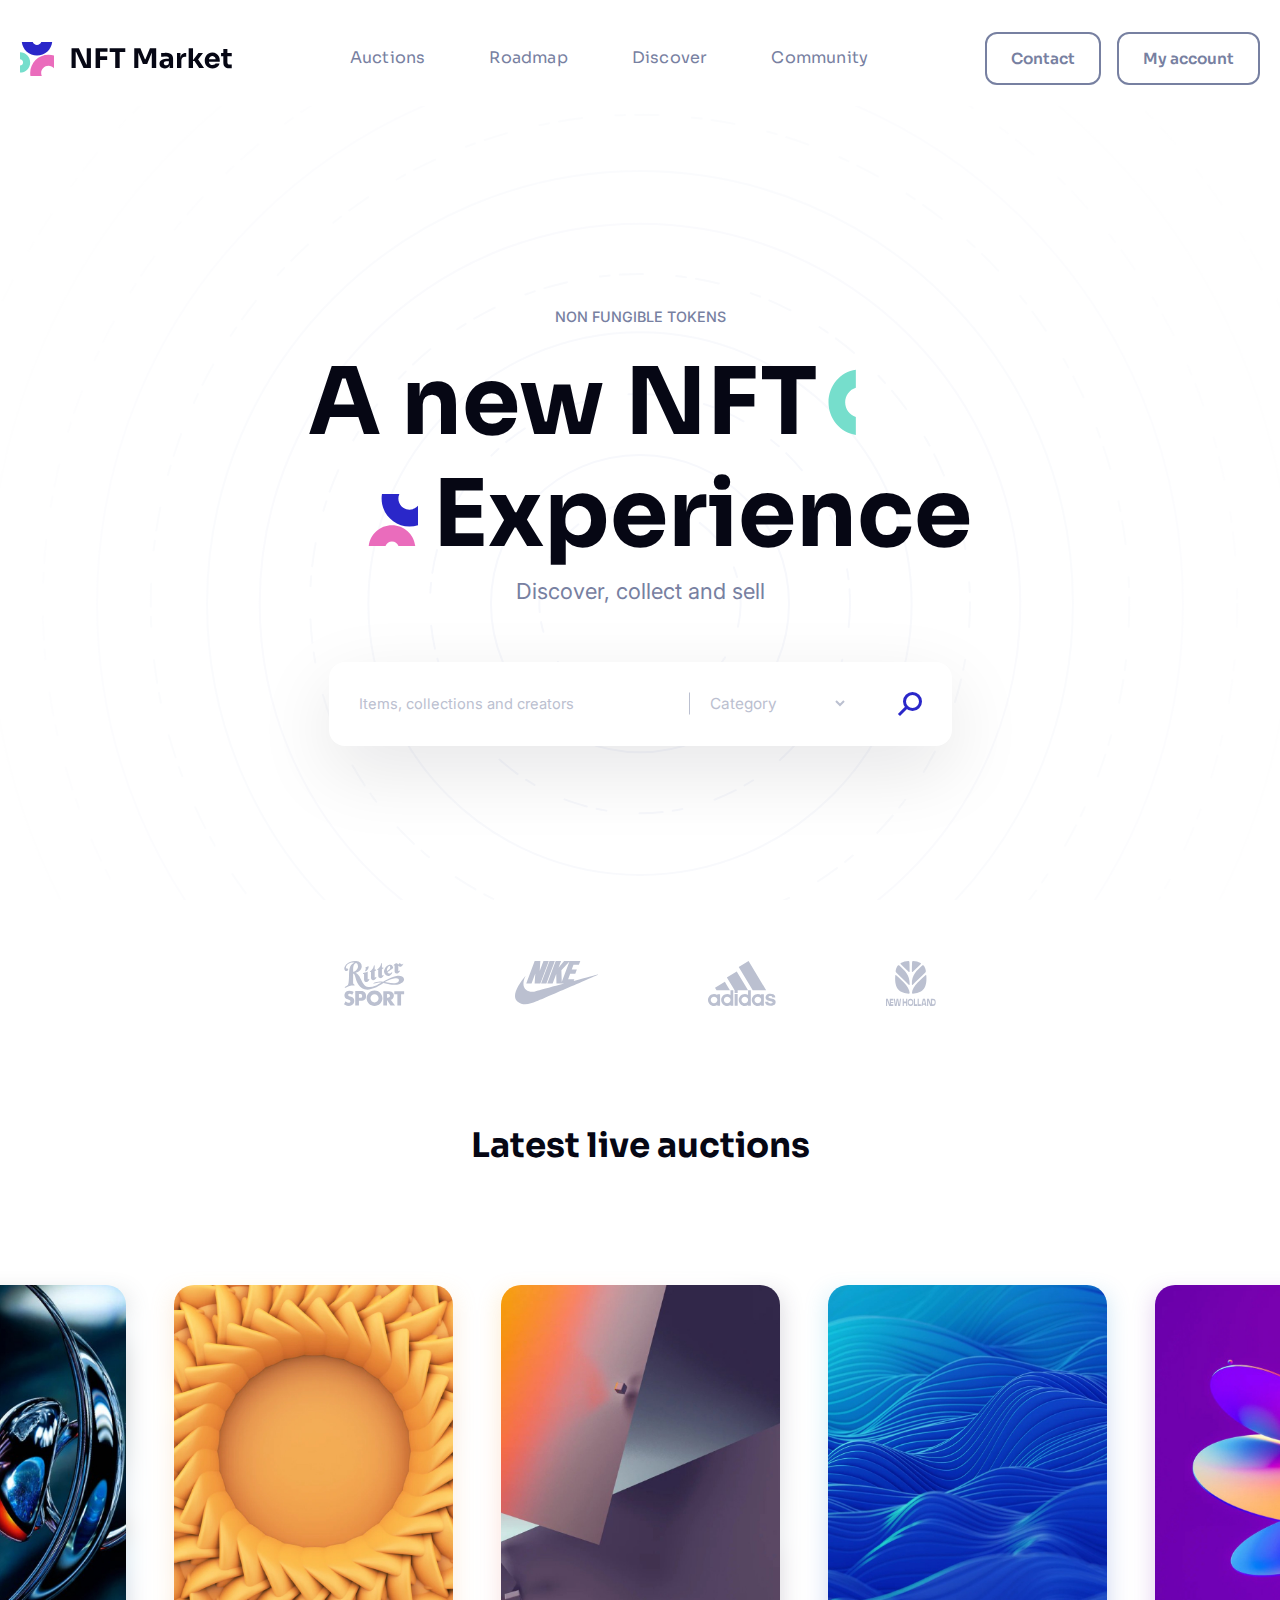
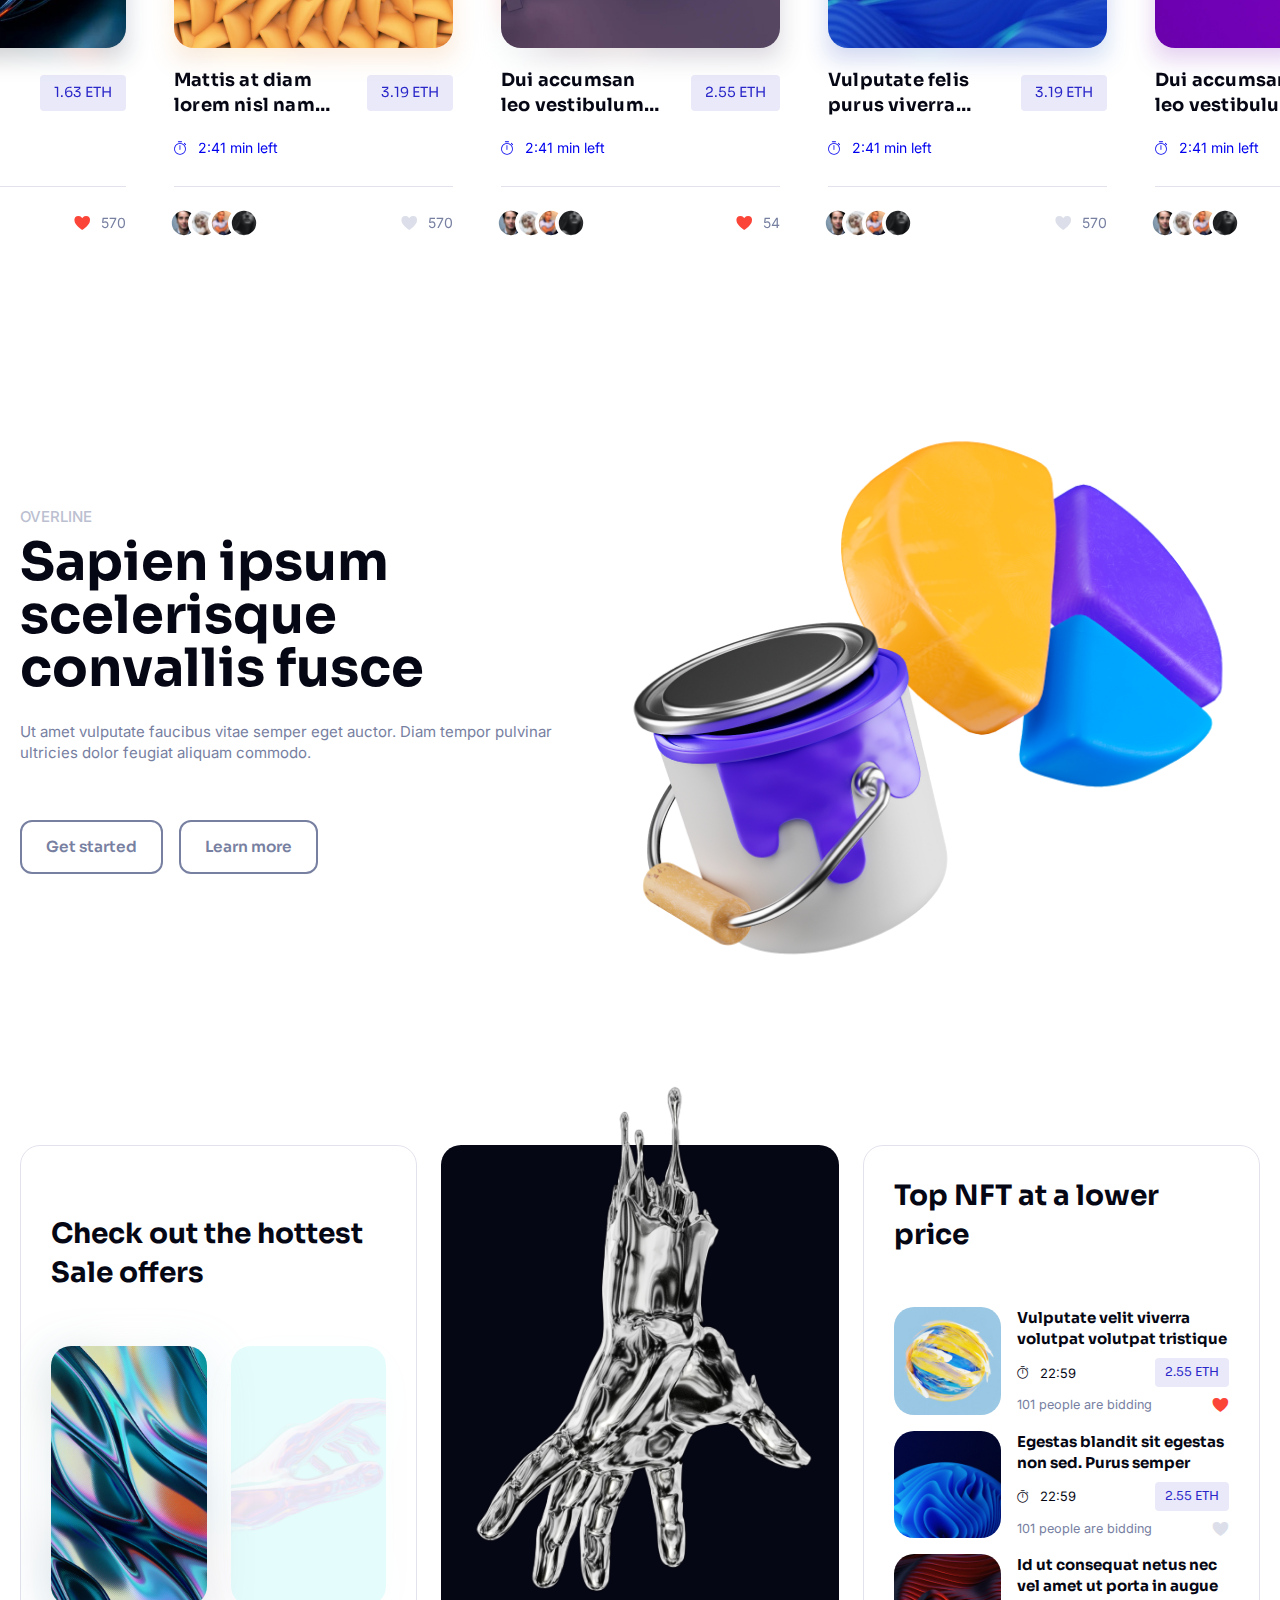
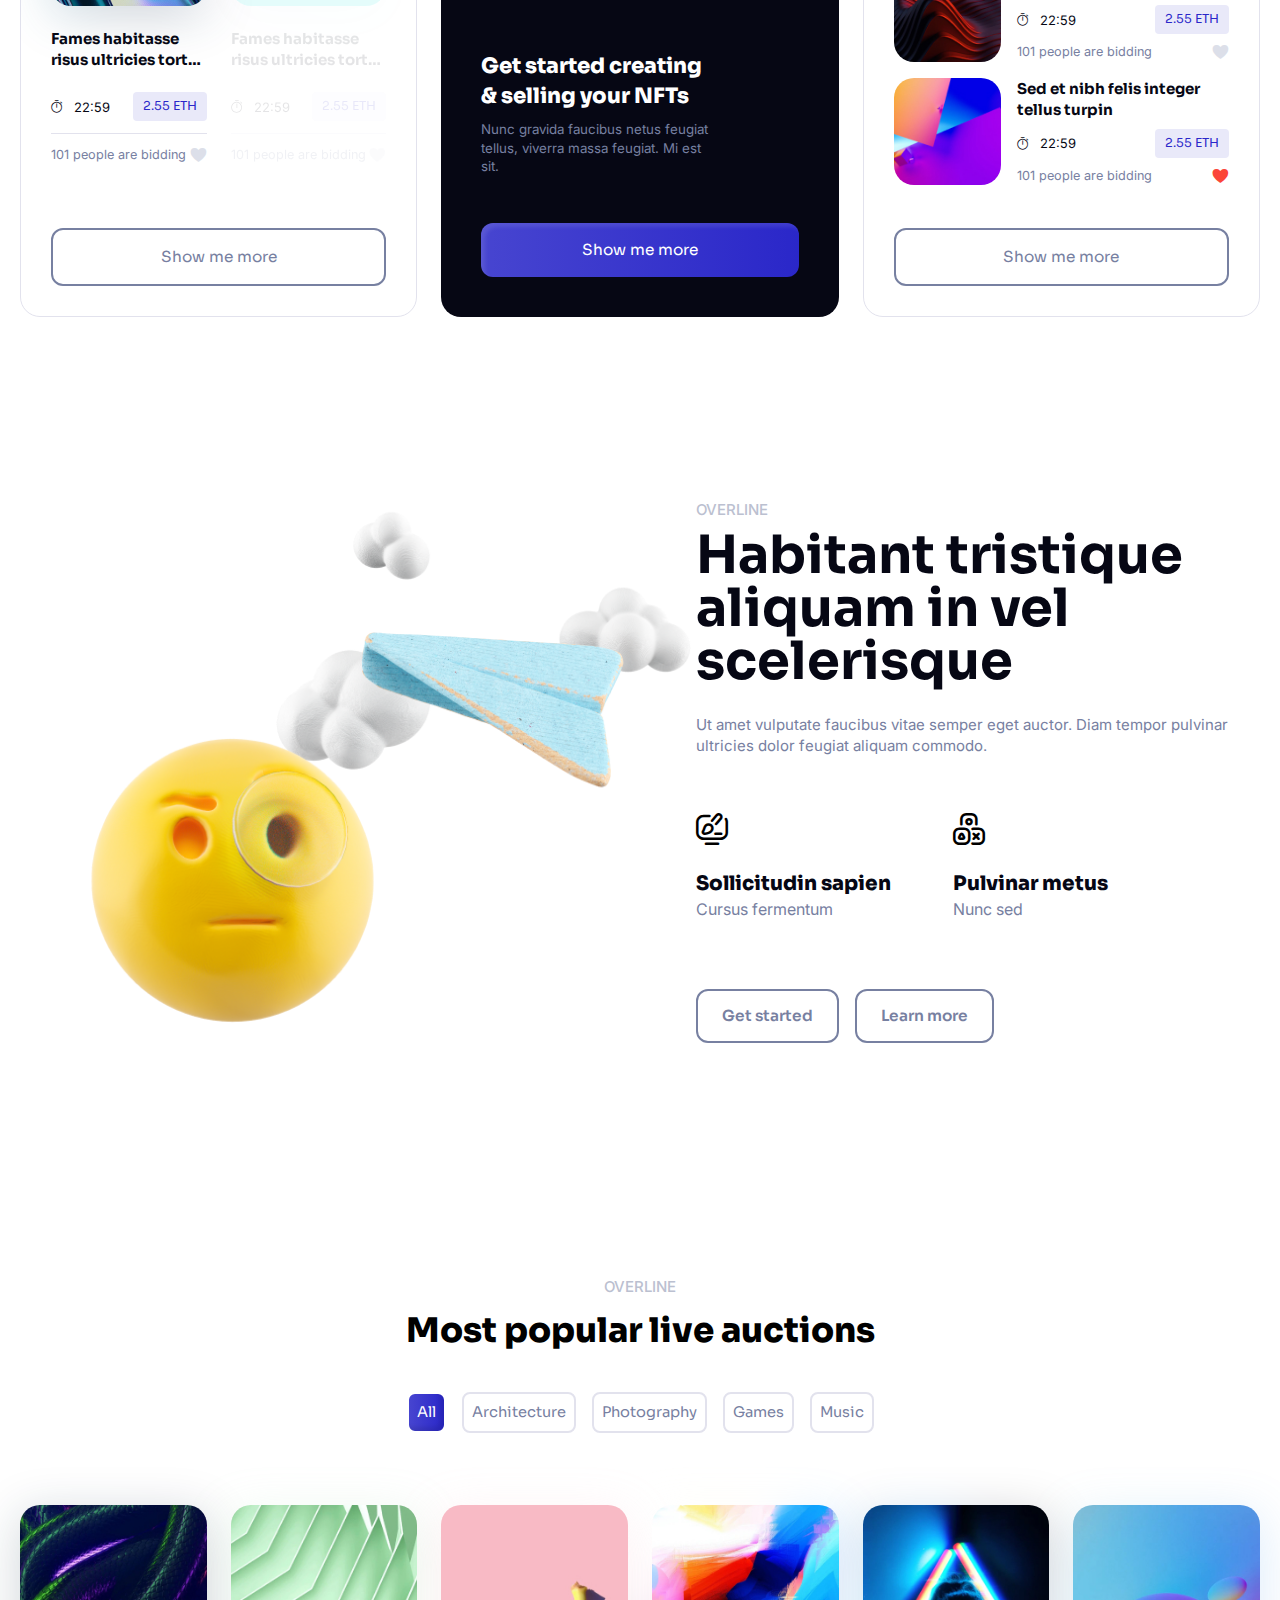
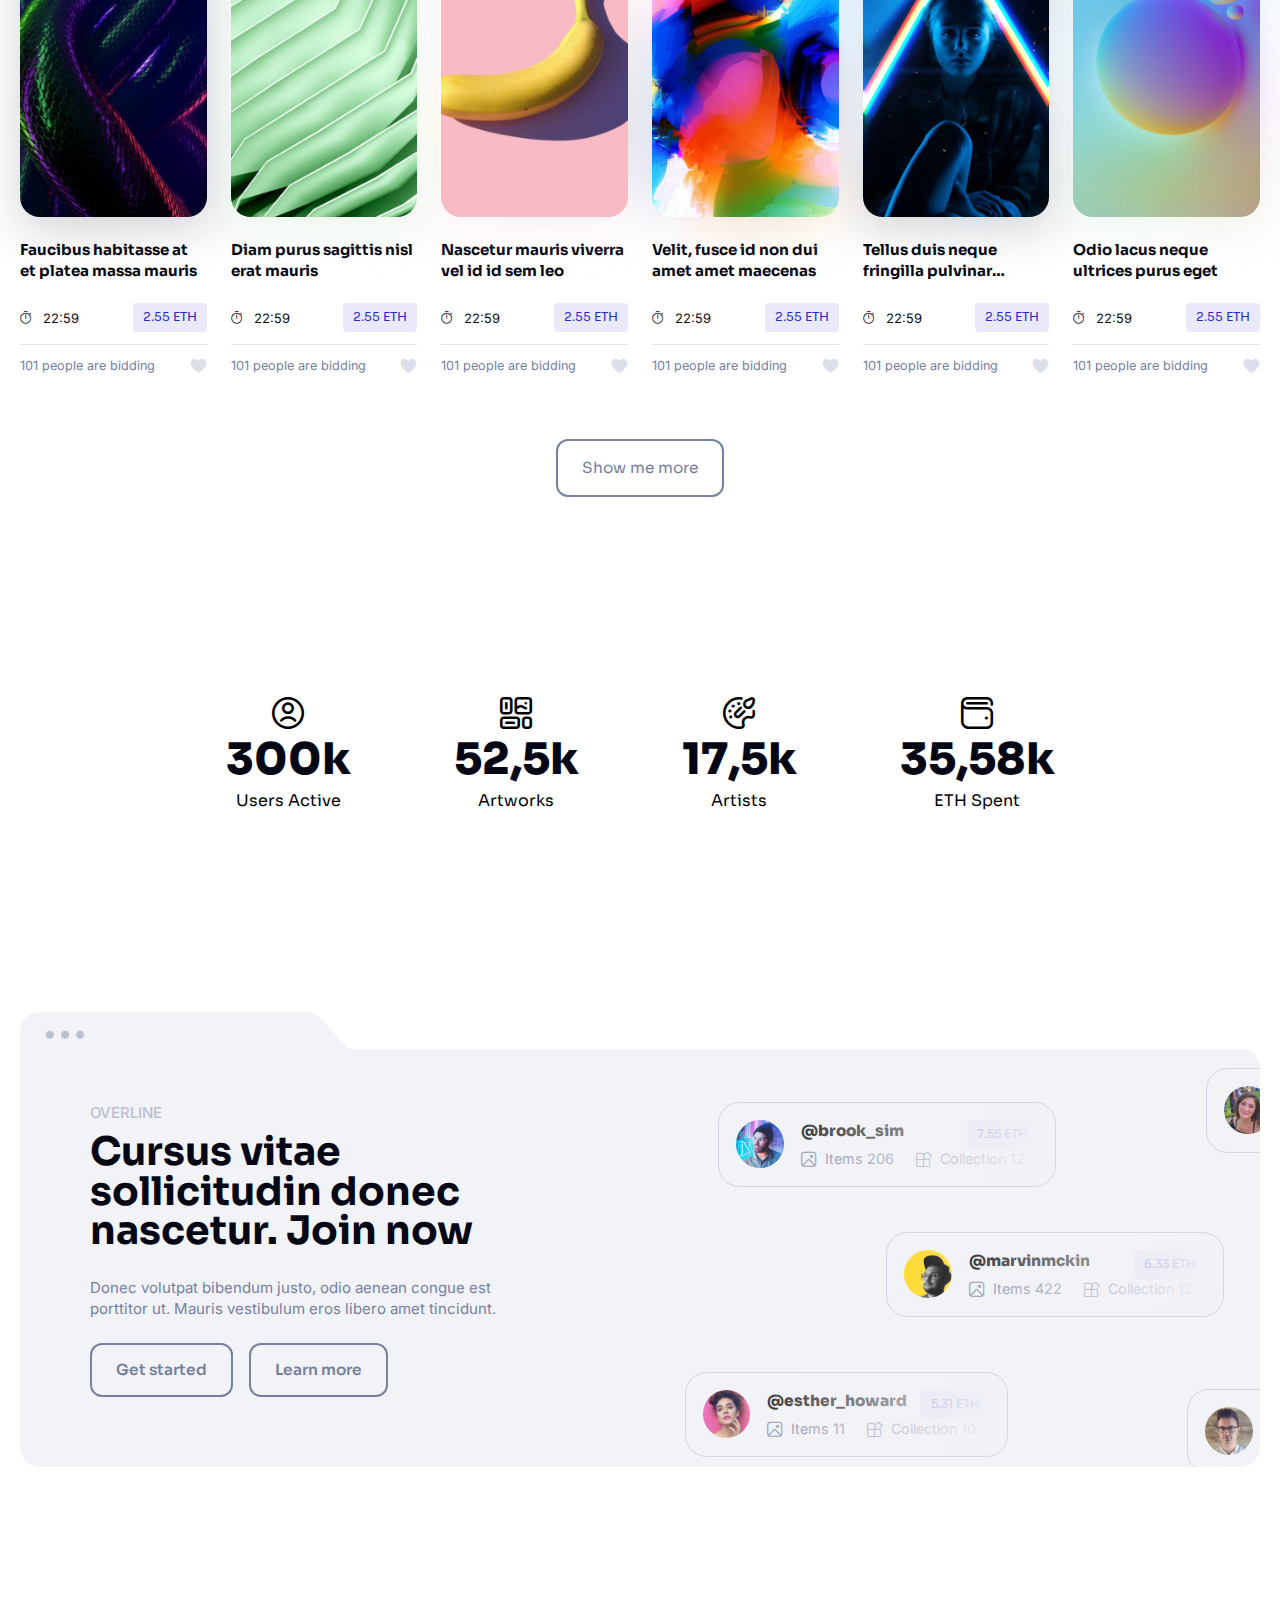
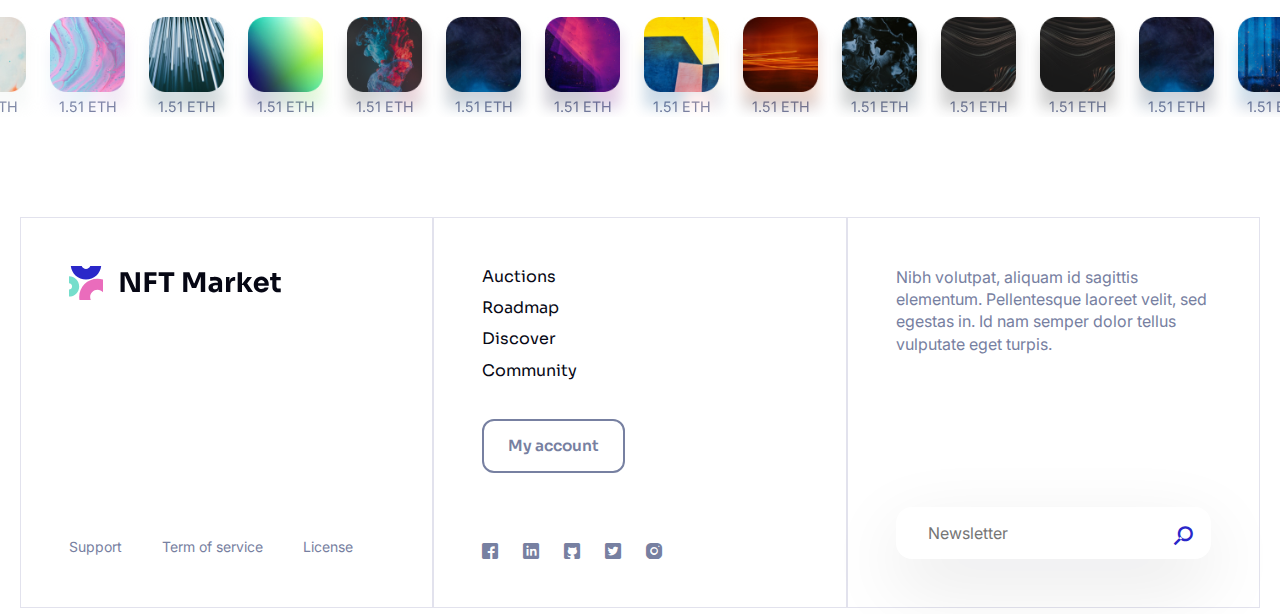
==== commit 100900f3: "mistakes" ====
--- a/index.html
+++ b/index.html
@@ -852,7 +852,7 @@
       </div>
     </section>
 
-    <section class="footer">
+    <footer class="footer">
       <div class="container">
         <div class="footer-col">
           <div class="footer-col__item">
@@ -913,18 +913,17 @@
             </p>
             <form action="#" class="footer-news">
               <input type="text" name="email" placeholder="Newsletter" class="footer-news__input">
-              <button type="submit" class="footer-news__btn">OK</button>
+              <button type="submit" class="footer-news__btn _icon-search"></button>
             </form>
           </div>
         </div>
       </div>
-    </section>
+    </footer>
   </div><!--/.wrapper -->
 
   <script src="./js/jquery-3.6.0.min.js"></script>
   <script src="./js/slick.min.js"></script>
   <script src="./js/main-slick.js"></script>
-  <script src="./js/main.js"></script>
   <script src="./js/main-counter.js"></script>
   <script src="./js/main-filter.js"></script>
 </body>
--- a/css/style.min.css
+++ b/css/style.min.css
@@ -1,3 +1,3 @@
-@use 'sass:math';@font-face{font-family:icons;font-display:swap;src:url(../fonts/icons.woff) format("woff");font-weight:400;font-style:normal}[class*="_icon-"]::before{font-family:"icons";font-style:normal;font-weight:normal;font-variant:normal;text-transform:none;line-height:1;-webkit-font-smoothing:antialiased;-moz-osx-font-smoothing:grayscale}[class*="_icon-"]::before{display:block}._icon-arrow:before{content:"\e900"}._icon-arrow-bottom:before{content:"\e901"}._icon-artists:before{content:"\e902"}._icon-artworks:before{content:"\e903"}._icon-collection:before{content:"\e904"}._icon-compress-alt:before{content:"\e905"}._icon-copy:before{content:"\e906"}._icon-eth-spent:before{content:"\e907"}._icon-facebook:before{content:"\e908"}._icon-figures:before{content:"\e909"}._icon-github:before{content:"\e90a"}._icon-heart:before{content:"\e90b"}._icon-insagram:before{content:"\e90c"}._icon-linkedIn:before{content:"\e90d"}._icon-logo:before{content:"\e90e"}._icon-picture:before{content:"\e90f"}._icon-search:before{content:"\e910"}._icon-semicircles:before{content:"\e911"}._icon-share:before{content:"\e912"}._icon-time:before{content:"\e913"}._icon-twitter:before{content:"\e914"}._icon-two-semicircles:before{content:"\e915"}._icon-user:before{content:"\e916"}._icon-write:before{content:"\e917"}*,*::before,*::after{margin:0;padding:0;list-style:none;box-sizing:border-box;outline:none;line-height:1.4}img{max-width:100%;height:auto;display:block}a{text-decoration:none}ul,li,ol{list-style:none}body{font-size:1rem;font-family:'Sora', sans-serif}h1,h2,h3,h4{color:#060714}button{border:0;cursor:pointer}fieldset{border:0}.wrapper{min-height:100%;overflow:hidden;display:flex;flex-direction:column}@media (min-width: 768px){.container{max-width:720px}}@media (min-width: 992px){.container{max-width:960px}}@media (min-width: 1200px){.container{max-width:1140px}}@media (min-width: 1400px){.container{max-width:1320px}}.container{max-width:1452px;margin:0 auto;padding:0 20px}.container-fluid{max-width:1833px}.icon-menu{display:none}@media (max-width: 991.98px){.icon-menu{display:block;position:relative;flex:0 0 1.875rem;height:1.125rem;background:0;cursor:pointer;z-index:5}.icon-menu span,.icon-menu::before,.icon-menu::after{content:"";transform:all 0.3s ease 0s;left:0;position:absolute;width:100%;height:.125rem;background:#000}.icon-menu::before{top:0}.icon-menu::after{bottom:0}.icon-menu span{top:calc(50% - 1px)}.menu-open .icon-menu span{transform:scale(0)}.menu-open .icon-menu::before{transform:rotate(-45deg);top:calc(50% - 1px)}.menu-open .icon-menu::after{transform:rotate(45deg);bottom:calc(50% - 1px)}}.common-btn{display:flex;flex:0 0 auto}.common-btn__item{margin-right:1rem;display:flex}.common-btn__item:last-child{margin-right:0}.common-btn__link{padding:.875rem 1.5rem;border-radius:.75rem;text-decoration:none;font-weight:600;margin-right:1rem;color:#7780a1;border:2px solid #7780a1}@media (max-width: 767px){.common-btn__link{font-size:calc(14px + 3.4 * ((100vw - 320px) / 1920))}}@media (min-width: 767px){.common-btn__link{font-size:calc(14px + 2 * (100vw  / 1920))}}.common-btn__link:last-child{margin-right:0}.common-btn__link:hover{color:#fff;background:linear-gradient(90deg, #4745d0 0%, #2a27c9 100%);box-shadow:4px 4px 4px 0px rgba(255,255,255,0.1) inset;border:2px solid #fff;transition:all .5s ease 0s}.total-time-price{display:flex;align-items:center;justify-content:space-between}.total-time-price_mb{margin:.5625rem 0}.total-time-price_divider{padding-bottom:.75rem;margin-bottom:.75rem;border-bottom:1px solid #E2E2ED}.total-time-price ._icon-time::before{margin-right:.75rem}.total-time-price__time{display:flex;align-items:center;color:#060714;font-family:'Inter', sans-serif}@media (max-width: 767px){.total-time-price__time{font-size:calc(11px + 5.1 * ((100vw - 320px) / 1920))}}@media (min-width: 767px){.total-time-price__time{font-size:calc(11px + 3 * (100vw  / 1920))}}.total-time-price__price{color:#2a27c9;background:rgba(42,39,201,0.1);padding:.375rem .625rem;border-radius:.25rem}@media (max-width: 767px){.total-time-price__price{font-size:calc(11px + 3.4 * ((100vw - 320px) / 1920))}}@media (min-width: 767px){.total-time-price__price{font-size:calc(11px + 2 * (100vw  / 1920))}}.total-bidding-heart{display:flex;align-items:center;justify-content:space-between}.total-bidding-heart__text{color:#7780a1;font-family:'Inter', sans-serif}@media (max-width: 767px){.total-bidding-heart__text{font-size:calc(10px + 6.8 * ((100vw - 320px) / 1920))}}@media (min-width: 767px){.total-bidding-heart__text{font-size:calc(10px + 4 * (100vw  / 1920))}}.hottest-offers-btn{display:flex;text-align:center}.hottest-offers-btn_mt{margin-top:2.6875rem}.hottest-offers-btn_bg .hottest-offers-btn__link{background:linear-gradient(90deg, #4745d0 0%, #2a27c9 100%);color:#fff;box-shadow:4px 4px 4px 0px rgba(255,255,255,0.1) inset;border:0}.hottest-offers-btn_bg .hottest-offers-btn__link:hover{border:0;background:linear-gradient(90deg, #2a27c9 100%, #4745d0 0%);transition:all .5s ease 0s}.hottest-offers-btn__link{color:#7780a1;width:100%;padding:1rem 0;border:2px solid #7780a1;border-radius:.75rem}@media (max-width: 767px){.hottest-offers-btn__link{font-size:calc(14px + 3.4 * ((100vw - 320px) / 1920))}}@media (min-width: 767px){.hottest-offers-btn__link{font-size:calc(14px + 2 * (100vw  / 1920))}}.hottest-offers-btn__link_pad{padding:1rem 1.5rem}.hottest-offers-btn__link:hover{background:linear-gradient(90deg, #4745d0 0%, #2a27c9 100%);color:#fff;box-shadow:4px 4px 4px 0px rgba(255,255,255,0.1) inset;border:2px solid #fff;transition:all .5s ease 0s}._icon-heart:before{color:#dcdfe9;font-size:.875rem;cursor:pointer}._icon-heart_active:before{color:#fb4539}._icon-heart:hover::before{color:#fb4539}.total-block__content{width:46%}.total-block__content_width-jn{width:39%}.total-block__over{color:#bbc0d0;font-size:.9375rem;font-weight:500;font-family:'Inter', sans-serif;text-transform:uppercase}.total-block__title{margin-top:.5625rem;margin-bottom:1.6875rem;line-height:1}@media (max-width: 767px){.total-block__title{font-size:calc(30px + 57.8 * ((100vw - 320px) / 1920))}}@media (min-width: 767px){.total-block__title{font-size:calc(30px + 34 * (100vw  / 1920))}}@media (max-width: 767px){.total-block__title_fz{font-size:calc(22px + 44.2 * ((100vw - 320px) / 1920))}}@media (min-width: 767px){.total-block__title_fz{font-size:calc(22px + 26 * (100vw  / 1920))}}.total-block__text{color:#7780a1;margin-bottom:3.5625rem;font-weight:400;font-family:'Inter', sans-serif}@media (max-width: 767px){.total-block__text{font-size:calc(13px + 5.1 * ((100vw - 320px) / 1920))}}@media (min-width: 767px){.total-block__text{font-size:calc(13px + 3 * (100vw  / 1920))}}.total-block__text_jn{margin-bottom:1.5rem}.common-icon-text{display:flex;margin-bottom:4.3125rem}.common-icon-text__item{margin-right:3.875rem}.common-icon-text__item:last-child{margin-right:0}.common-icon-text__icon:before{display:inherit;font-size:2rem}.common-icon-text__title{margin-top:1.25rem;font-size:1.25rem;font-weight:800}.common-icon-text__text{color:#7780a1;font-size:1rem;font-weight:400;font-family:'Inter', sans-serif}.header{background:url(../img/header/bg.svg) no-repeat;background-position:center;background-size:contain;width:100%;height:100%;margin-bottom:7.25rem;position:relative}.square-pos__item{position:absolute;text-align:center}.square-pos__item_pos-1{top:26.1875rem;left:8.4375rem}.square-pos__item_pos-2{top:45.6875rem;left:22.375rem}.square-pos__item_pos-3{top:21rem;right:11.8125rem}.square-pos__item_pos-4{top:38.5625rem;right:6.25rem}.square-pos__item_pos-5{top:52.375rem;right:23.875rem}.square-pos__item_pos-6{top:53.4375rem;left:-1.9375rem}.square-pos__picture{cursor:pointer}.square-pos__picture:hover::after{background:0}.square-pos__picture_blur-1::after{content:'';background:url(../img/header/image-1.svg) no-repeat;width:100%;height:100%;position:absolute;top:1rem;left:0;opacity:.2;filter:blur(7px)}.square-pos__picture_blur-2::after{content:'';background:url(../img/header/img-2.svg) no-repeat;width:100%;height:100%;position:absolute;top:1rem;left:0;opacity:.2;filter:blur(7px)}.square-pos__picture_blur-3::after{content:'';background:url(../img/header/img-3.svg) no-repeat;width:100%;height:100%;position:absolute;top:1rem;left:0;opacity:.2;filter:blur(7px)}.square-pos__picture_blur-4::after{content:'';background:url(../img/header/img-4.svg) no-repeat;width:100%;height:100%;position:absolute;top:1rem;left:0;opacity:.2;filter:blur(7px)}.square-pos__picture_blur-5::after{content:'';background:url(../img/header/img-5.svg) no-repeat;width:100%;height:100%;position:absolute;top:1rem;left:0;opacity:.2;filter:blur(7px)}.square-pos__picture_blur-6::after{content:'';background:url(../img/header/img-6.svg) no-repeat;width:100%;height:100%;position:absolute;top:1rem;left:0;opacity:.2;filter:blur(7px)}.square-pos__price{color:#7780a1;font-size:.875rem;font-family:'Inter', sans-serif}.top-bar{display:flex;justify-content:space-between;align-items:center;min-height:7.3125rem}.menu{display:flex;flex-wrap:wrap;column-gap:4rem}.menu__link{color:#7780a1;font-size:1rem;letter-spacing:.0125rem;transition:color .3s ease 0s}.menu__link:hover{color:#2a27c9}.intro{display:flex;flex-direction:column;align-items:center;margin-top:11.875rem}.intro__text{color:#7780a1;margin-bottom:.625rem;font-family:'Inter', sans-serif;font-weight:500;text-transform:uppercase}@media (max-width: 767px){.intro__text{font-size:calc(13px + 3.4 * ((100vw - 320px) / 1920))}}@media (min-width: 767px){.intro__text{font-size:calc(13px + 2 * (100vw  / 1920))}}.intro__title{color:#060714;position:relative;text-align:center}@media (max-width: 767px){.intro__title{font-size:calc(40px + 136 * ((100vw - 320px) / 1920))}}@media (min-width: 767px){.intro__title{font-size:calc(40px + 80 * (100vw  / 1920))}}.intro__new{display:flex;align-items:center}.intro__new img{margin-left:.625rem}.intro__exp{display:flex;align-items:baseline;justify-content:flex-end;margin-left:3.625rem;line-height:1}.intro__exp img{margin-right:.9375rem}.intro__subtitle{color:#7780a1;margin-top:.9375rem;font-family:'Inter', sans-serif;font-weight:400}@media (max-width: 767px){.intro__subtitle{font-size:calc(18px + 10.2 * ((100vw - 320px) / 1920))}}@media (min-width: 767px){.intro__subtitle{font-size:calc(18px + 6 * (100vw  / 1920))}}.search{display:flex;justify-content:center;margin-top:3.4375rem;margin-bottom:13.4375rem}.search__gruop{display:flex;align-items:center;background:#fff;min-height:5.25rem;padding:0 1.875rem;box-shadow:0px 25px 75px 0px rgba(6,7,20,0.1);border-radius:1rem}.search__input{min-width:14.5625rem;font-weight:400;font-family:'Inter', sans-serif;border:0}@media (max-width: 767px){.search__input{font-size:calc(12px + 6.8 * ((100vw - 320px) / 1920))}}@media (min-width: 767px){.search__input{font-size:calc(12px + 4 * (100vw  / 1920))}}.search ::-webkit-input-placeholder{color:#bbc0d0}.search ::-moz-placeholder{color:#bbc0d0}.search__select{color:#bbc0d0;background:#fff;font-weight:400;font-family:'Inter', sans-serif;border:1px solid #fff;border-left:1px solid #bbc0d0;padding-left:1rem;padding-right:2.875rem;margin-left:6.0625rem;margin-right:3rem}@media (max-width: 767px){.search__select{font-size:calc(14px + 3.4 * ((100vw - 320px) / 1920))}}@media (min-width: 767px){.search__select{font-size:calc(14px + 2 * (100vw  / 1920))}}.search__btn{background:0}.brands{display:flex;justify-content:center}.brands__item{margin-right:6.875rem}.brands__item:last-child{margin-right:0}.auctions{display:flex;flex-direction:column;justify-content:center;align-items:center;margin-bottom:7.6875rem}@media (max-width: 767px){.auctions__title{font-size:calc(30px + 10.2 * ((100vw - 320px) / 1920))}}@media (min-width: 767px){.auctions__title{font-size:calc(30px + 6 * (100vw  / 1920))}}.auctions-carousel{margin-top:5.75rem;display:flex;max-width:100%;/*! autoprefixer: on */}.auctions-carousel__item{padding:1.5rem}.auctions-carousel__item:last-child{margin-right:0}.auctions-carousel__picture{position:relative}.auctions-carousel__picture_blur-1::after{content:'';background:url(../img/auctions/tristique-diam.jpg) no-repeat;width:100%;height:100%;position:absolute;top:.625rem;left:0;opacity:.2;filter:blur(12px)}.auctions-carousel__picture_blur-2::after{content:'';background:url(../img/auctions/vulputate.jpg) no-repeat;width:100%;height:100%;position:absolute;top:.625rem;left:0;opacity:.2;filter:blur(12px)}.auctions-carousel__picture_blur-3::after{content:'';background:url(../img/auctions/dui-accumsan.jpg) no-repeat;width:100%;height:100%;position:absolute;top:.625rem;left:0;opacity:.2;filter:blur(12px)}.auctions-carousel__picture_blur-4::after{content:'';background:url(../img/auctions/senectus-adipiscing.jpg) no-repeat;width:100%;height:100%;position:absolute;top:.625rem;left:0;opacity:.2;filter:blur(12px)}.auctions-carousel__picture_blur-5::after{content:'';background:url(../img/auctions/mattis-diam.jpg) no-repeat;width:100%;height:100%;position:absolute;top:.625rem;left:0;opacity:.2;filter:blur(12px)}.auctions-carousel__picture img{border-radius:1.25rem;position:relative;z-index:1}.auctions-carousel__content{display:flex;flex-direction:column;justify-content:space-between}.auctions-carousel__title-price{display:flex;justify-content:space-between;align-items:center;margin-top:1.25rem;margin-bottom:1.25rem;min-height:4.6875rem}.auctions-carousel__title-price_height{min-height:auto}.auctions-carousel__title{max-width:60%;line-height:1.5625rem;letter-spacing:.0125rem;/*! autoprefixer: off */display:-webkit-box;-webkit-line-clamp:2;-webkit-box-orient:vertical;overflow:hidden}@media (max-width: 767px){.auctions-carousel__title{font-size:calc(14px + 10.2 * ((100vw - 320px) / 1920))}}@media (min-width: 767px){.auctions-carousel__title{font-size:calc(14px + 6 * (100vw  / 1920))}}.auctions-carousel__price{color:#2a27c9;background:rgba(42,39,201,0.1);padding:.5rem .875rem;border-radius:.25rem}@media (max-width: 767px){.auctions-carousel__price{font-size:calc(10px + 10.2 * ((100vw - 320px) / 1920))}}@media (min-width: 767px){.auctions-carousel__price{font-size:calc(10px + 6 * (100vw  / 1920))}}.auctions-carousel__time{display:flex;align-items:center;padding-bottom:1.75rem;font-size:.875rem;font-family:'Inter', sans-serif}.auctions-carousel ._icon-time:before{padding-right:.75rem}.bidding-people{display:flex;justify-content:space-between;align-items:center;border-top:1px solid #E2E2ED;padding-top:1.25rem;color:#7780a1;font-size:.875rem;font-family:'Inter', sans-serif;/*! autoprefixer: on */}.bidding-people__avatars{display:flex}.bidding-people__avatars img{width:2rem;margin:0 -.375rem}.bidding-people__text{display:none !important;padding-left:.625rem;line-height:150%;letter-spacing:.0125rem;font-family:'Inter', sans-serif;/*! autoprefixer: off */display:-webkit-box;-webkit-line-clamp:1;-webkit-box-orient:vertical;overflow:hidden}@media (max-width: 767px){.bidding-people__text{font-size:calc(10px + 6.8 * ((100vw - 320px) / 1920))}}@media (min-width: 767px){.bidding-people__text{font-size:calc(10px + 4 * (100vw  / 1920))}}.bidding-people__counter{display:flex;align-items:center}.bidding-people ._icon-heart::before{margin-right:.625rem;cursor:pointer}.sapien__inner{display:flex;justify-content:space-between;align-items:center}.hottest-offers-nft{margin:9.375rem 0}.hottest-offers{display:flex}.hottest-offers__col{margin-right:1.5rem;width:33.333%;overflow:hidden}.hottest-offers__col:last-child{margin-right:0}.hottest-offers__col_show{overflow:inherit}.hottest-sale-offers{padding:2.5rem;min-height:100%;display:flex;flex-direction:column;justify-content:flex-end;border:1px solid #E2E2ED;border-radius:1.25rem}.hottest-sale-offers__title{margin-bottom:3.3125rem}@media (max-width: 767px){.hottest-sale-offers__title{font-size:calc(20px + 20.4 * ((100vw - 320px) / 1920))}}@media (min-width: 767px){.hottest-sale-offers__title{font-size:calc(20px + 12 * (100vw  / 1920))}}.hottest-sale-offers-carous{display:flex;column-gap:1.5rem;/*! autoprefixer: on */}.hottest-sale-offers-carous_pa{height:100%;width:100%}.hottest-sale-offers-carous_pa .hottest-sale-offers-carous__item{width:16.666%}.hottest-sale-offers-carous_pa .hottest-sale-offers-carous__picture img{min-width:100%}.hottest-sale-offers-carous .slick-track{display:flex}.hottest-sale-offers-carous__item{width:100%;margin-bottom:4rem}.hottest-sale-offers-carous__item_opacity{opacity:.1}.hottest-sale-offers-carous__picture{position:relative}.hottest-sale-offers-carous__picture_blur-min-1::after{content:'';background:url(../img/hottest-offers/hottest-sale-offers.jpg) no-repeat;width:100%;height:100%;position:absolute;top:.625rem;left:0;opacity:.2;filter:blur(25px)}.hottest-sale-offers-carous__picture_blur-min-2::after{content:'';background:url(../img/hottest-offers/fames-habitasesse.jpg) no-repeat;width:100%;height:100%;position:absolute;top:.625rem;left:0;opacity:.2;filter:blur(25px)}.hottest-sale-offers-carous__picture img{position:relative;z-index:1;border-radius:1.25rem}.hottest-sale-offers-carous__title{margin:22px 0;/*! autoprefixer: off */display:-webkit-box;-webkit-line-clamp:2;-webkit-box-orient:vertical;overflow:hidden}@media (max-width: 767px){.hottest-sale-offers-carous__title{font-size:calc(13px + 5.1 * ((100vw - 320px) / 1920))}}@media (min-width: 767px){.hottest-sale-offers-carous__title{font-size:calc(13px + 3 * (100vw  / 1920))}}.top-nft__item{display:flex;margin-bottom:1rem}.top-nft__item:last-child{margin-bottom:0}.top-nft__picture{margin-right:1rem;width:33%}.top-nft__picture img{border-radius:1.25rem}.top-nft__content{width:65%}@media (max-width: 767px){.top-nft__title{font-size:calc(13px + 5.1 * ((100vw - 320px) / 1920))}}@media (min-width: 767px){.top-nft__title{font-size:calc(13px + 3 * (100vw  / 1920))}}.get-started-creating{background:#060714;width:100%;height:100%;position:relative;border-radius:1.25rem}.get-started-creating::before{content:"";background:url(../img/hottest-offers/fingers.png) no-repeat;background-size:contain;width:100%;height:100%;display:flex;position:absolute;bottom:5rem;left:0}.get-started-creating__content{position:absolute;bottom:0;left:0;padding:0 2.5rem 2.5rem 2.5rem}.get-started-creating__title{width:75%;color:#fff;font-weight:800}@media (max-width: 767px){.get-started-creating__title{font-size:calc(16px + 13.6 * ((100vw - 320px) / 1920))}}@media (min-width: 767px){.get-started-creating__title{font-size:calc(16px + 8 * (100vw  / 1920))}}.get-started-creating__text{width:75%;margin-top:.5625rem;margin-bottom:2.9375rem;color:#7780a1;font-weight:400;font-family:'Inter', sans-serif}@media (max-width: 767px){.get-started-creating__text{font-size:calc(12px + 3.4 * ((100vw - 320px) / 1920))}}@media (min-width: 767px){.get-started-creating__text{font-size:calc(12px + 2 * (100vw  / 1920))}}.habitant-tristique-scelerisque{margin-bottom:12.5rem}.tristique-scelerisque{display:flex;justify-content:space-between;align-items:center}.popular-auctions{padding-bottom:6.25rem}.popular-auctions__inner{display:flex;flex-direction:column;align-items:center}.popular-auctions__over{color:#bbc0d0;font-size:.9375rem;font-weight:500;font-family:'Inter', sans-serif;text-transform:uppercase}.popular-auctions__title{margin-top:.625rem;margin-bottom:2.375rem;font-weight:800}@media (max-width: 767px){.popular-auctions__title{font-size:calc(30px + 10.2 * ((100vw - 320px) / 1920))}}@media (min-width: 767px){.popular-auctions__title{font-size:calc(30px + 6 * (100vw  / 1920))}}.popular-auctions-menu{display:flex;justify-content:center;column-gap:1rem;row-gap:.9375rem;margin-bottom:4.5rem}.popular-auctions-menu__item{padding:.5rem;color:#7780a1;border:2px solid #E2E2ED;border-radius:.5rem;cursor:pointer}@media (max-width: 767px){.popular-auctions-menu__item{font-size:calc(12px + 6.8 * ((100vw - 320px) / 1920))}}@media (min-width: 767px){.popular-auctions-menu__item{font-size:calc(12px + 4 * (100vw  / 1920))}}.popular-auctions-menu__item_active{background:linear-gradient(90deg, #4745d0 0%, #2a27c9 100%);color:#fff;box-shadow:-4px -4px 4px 0px rgba(0,0,0,0.1) inset;border:2px solid #fff}.hottest-sale-offers-carous__picture_blur-pop-1::after{content:'';background:url(../img/popular-auctions/faucibus-habitasse.jpg) no-repeat;width:100%;height:100%;position:absolute;top:.625rem;left:0;opacity:.2;filter:blur(25px)}.hottest-sale-offers-carous__picture_blur-pop-2::after{content:'';background:url(../img/popular-auctions/diam-purus-sagittis.jpg) no-repeat;width:100%;height:100%;position:absolute;top:.625rem;left:0;opacity:.2;filter:blur(25px)}.hottest-sale-offers-carous__picture_blur-pop-3::after{content:'';background:url(../img/popular-auctions/nascetur-mauris-viverra.jpg) no-repeat;width:100%;height:100%;position:absolute;top:.625rem;left:0;opacity:.2;filter:blur(25px)}.hottest-sale-offers-carous__picture_blur-pop-4::after{content:'';background:url(../img/popular-auctions/amet-maecenas.jpg) no-repeat;width:100%;height:100%;position:absolute;top:.625rem;left:0;opacity:.2;filter:blur(25px)}.hottest-sale-offers-carous__picture_blur-pop-5::after{content:'';background:url(../img/popular-auctions/tellus-duis-neque.jpg) no-repeat;width:100%;height:100%;position:absolute;top:.625rem;left:0;opacity:.2;filter:blur(25px)}.hottest-sale-offers-carous__picture_blur-pop-6::after{content:'';background:url(../img/popular-auctions/odio-lacus-neque.jpg) no-repeat;width:100%;height:100%;position:absolute;top:.625rem;left:0;opacity:.2;filter:blur(25px)}.detail-count{padding:6.25rem 0}.detail-numb{display:flex;justify-content:center;align-items:center;column-gap:6.4375rem;row-gap:2.1875rem;flex-wrap:wrap}.detail-numb__item{display:flex;flex-direction:column;align-items:center}.detail-numb__icon{display:inherit;font-size:2rem}.detail-numb__numb{color:#060714;font-weight:800}@media (max-width: 767px){.detail-numb__numb{font-size:calc(35px + 22.1 * ((100vw - 320px) / 1920))}}@media (min-width: 767px){.detail-numb__numb{font-size:calc(35px + 13 * (100vw  / 1920))}}.join-now{margin-top:6.25rem;margin-bottom:9.375rem}.join-now-col{background:url(../img/join-now/join-now.jpg) no-repeat;background-size:cover;width:100%;height:100%;padding-left:7.375rem;padding-top:5.625rem;padding-bottom:5.625rem;display:flex;align-items:end;position:relative;border-radius:1.25rem;overflow:hidden}.user{display:flex;padding:1.0625rem;min-width:28.75rem;position:relative;border:1px solid #D4D4E2;border-radius:1.34375rem}.user_pos-1{position:absolute;top:5.625rem;right:12.75rem}.user_pos-2{position:absolute;top:3.5rem;right:-17.75rem}.user_pos-3{position:absolute;top:13.75rem;right:2.25rem}.user_pos-4{position:absolute;top:22.5rem;right:15.75rem}.user_pos-5{position:absolute;top:23.5625rem;right:-16rem}.user::before{content:'';background:linear-gradient(90deg, rgba(241,241,246,0) 0%, #f1f1f6 100%);width:100%;height:100%;position:absolute;top:0;left:0;border-radius:1.34375rem}.user__avatar{margin-right:1.0625rem}.user__content{width:100%}.user__title-price{display:flex;justify-content:space-between}.user__items-conect{display:flex;color:#7780a1;column-gap:1.375rem}.user__title{font-weight:800}@media (max-width: 767px){.user__title{font-size:calc(12px + 8.5 * ((100vw - 320px) / 1920))}}@media (min-width: 767px){.user__title{font-size:calc(12px + 5 * (100vw  / 1920))}}.user__text{font-family:'Inter', sans-serif}@media (max-width: 767px){.user__text{font-size:calc(11px + 8.5 * ((100vw - 320px) / 1920))}}@media (min-width: 767px){.user__text{font-size:calc(11px + 5 * (100vw  / 1920))}}.user__price{color:#2a27c9;background:rgba(42,39,201,0.1);padding:.375rem .625rem;border-radius:.25rem}@media (max-width: 767px){.user__price{font-size:calc(10px + 5.1 * ((100vw - 320px) / 1920))}}@media (min-width: 767px){.user__price{font-size:calc(10px + 3 * (100vw  / 1920))}}.user__item{display:flex;align-items:center}.user__icon{margin-right:.5rem}.pictur-mini{margin-bottom:6.25rem}.pictur-mini-carous__item{display:flex !important;flex-direction:column;align-items:center;margin-right:1.5rem}.pictur-mini-carous__item:last-child{margin-right:0}.pictur-mini-carous__picture{position:relative;margin-bottom:.3125rem;cursor:pointer}.pictur-mini-carous__picture:hover::after{background:0}.pictur-mini-carous__picture_blur-pic-0::after{content:'';background:url(../img/pictur-mini-carous/pictur-mini-0.jpg) no-repeat;width:100%;height:100%;position:absolute;top:1rem;left:0;opacity:.2;filter:blur(7px)}.pictur-mini-carous__picture_blur-pic-1::after{content:'';background:url(../img/pictur-mini-carous/pictur-mini-1.jpg) no-repeat;width:100%;height:100%;position:absolute;top:1rem;left:0;opacity:.2;filter:blur(7px)}.pictur-mini-carous__picture_blur-pic-2::after{content:'';background:url(../img/pictur-mini-carous/pictur-mini-2.jpg) no-repeat;width:100%;height:100%;position:absolute;top:1rem;left:0;opacity:.2;filter:blur(7px)}.pictur-mini-carous__picture_blur-pic-3::after{content:'';background:url(../img/pictur-mini-carous/pictur-mini-3.jpg) no-repeat;width:100%;height:100%;position:absolute;top:1rem;left:0;opacity:.2;filter:blur(7px)}.pictur-mini-carous__picture_blur-pic-4::after{content:'';background:url(../img/pictur-mini-carous/pictur-mini-4.jpg) no-repeat;width:100%;height:100%;position:absolute;top:1rem;left:0;opacity:.2;filter:blur(7px)}.pictur-mini-carous__picture_blur-pic-5::after{content:'';background:url(../img/pictur-mini-carous/pictur-mini-5.jpg) no-repeat;width:100%;height:100%;position:absolute;top:1rem;left:0;opacity:.2;filter:blur(7px)}.pictur-mini-carous__picture_blur-pic-6::after{content:'';background:url(../img/pictur-mini-carous/pictur-mini-6.jpg) no-repeat;width:100%;height:100%;position:absolute;top:1rem;left:0;opacity:.2;filter:blur(7px)}.pictur-mini-carous__picture_blur-pic-7::after{content:'';background:url(../img/pictur-mini-carous/pictur-mini-7.jpg) no-repeat;width:100%;height:100%;position:absolute;top:1rem;left:0;opacity:.2;filter:blur(7px)}.pictur-mini-carous__picture_blur-pic-8::after{content:'';background:url(../img/pictur-mini-carous/pictur-mini-8.jpg) no-repeat;width:100%;height:100%;position:absolute;top:1rem;left:0;opacity:.2;filter:blur(7px)}.pictur-mini-carous__picture_blur-pic-9::after{content:'';background:url(../img/pictur-mini-carous/pictur-mini-9.jpg) no-repeat;width:100%;height:100%;position:absolute;top:1rem;left:0;opacity:.2;filter:blur(7px)}.pictur-mini-carous__picture_blur-pic-10::after{content:'';background:url(../img/pictur-mini-carous/pictur-mini-10.jpg) no-repeat;width:100%;height:100%;position:absolute;top:1rem;left:0;opacity:.2;filter:blur(7px)}.pictur-mini-carous__picture_blur-pic-11::after{content:'';background:url(../img/pictur-mini-carous/pictur-mini-11.jpg) no-repeat;width:100%;height:100%;position:absolute;top:1rem;left:0;opacity:.2;filter:blur(7px)}.pictur-mini-carous__picture_blur-pic-12::after{content:'';background:url(../img/pictur-mini-carous/pictur-mini-12.jpg) no-repeat;width:100%;height:100%;position:absolute;top:1rem;left:0;opacity:.2;filter:blur(7px)}.pictur-mini-carous__picture_blur-pic-13::after{content:'';background:url(../img/pictur-mini-carous/pictur-mini-13.jpg) no-repeat;width:100%;height:100%;position:absolute;top:1rem;left:0;opacity:.2;filter:blur(7px)}.pictur-mini-carous__picture_blur-pic-14::after{content:'';background:url(../img/pictur-mini-carous/pictur-mini-14.jpg) no-repeat;width:100%;height:100%;position:absolute;top:1rem;left:0;opacity:.2;filter:blur(7px)}.pictur-mini-carous__picture_blur-pic-15::after{content:'';background:url(../img/pictur-mini-carous/pictur-mini-15.jpg) no-repeat;width:100%;height:100%;position:absolute;top:1rem;left:0;opacity:.2;filter:blur(7px)}.pictur-mini-carous__picture_blur-pic-16::after{content:'';background:url(../img/pictur-mini-carous/pictur-mini-16.jpg) no-repeat;width:100%;height:100%;position:absolute;top:1rem;left:0;opacity:.2;filter:blur(7px)}.pictur-mini-carous__picture_blur-pic-17::after{content:'';background:url(../img/pictur-mini-carous/pictur-mini-17.jpg) no-repeat;width:100%;height:100%;position:absolute;top:1rem;left:0;opacity:.2;filter:blur(7px)}.pictur-mini-carous__picture_blur-pic-18::after{content:'';background:url(../img/pictur-mini-carous/pictur-mini-18.jpg) no-repeat;width:100%;height:100%;position:absolute;top:1rem;left:0;opacity:.2;filter:blur(7px)}.pictur-mini-carous__price{color:#7780a1;font-weight:400;font-family:'Inter', sans-serif}@media (max-width: 767px){.pictur-mini-carous__price{font-size:calc(11px + 8.5 * ((100vw - 320px) / 1920))}}@media (min-width: 767px){.pictur-mini-carous__price{font-size:calc(11px + 5 * (100vw  / 1920))}}.product{padding-bottom:150px}.product__inner{padding:24px 94px 24px 24px;position:relative;display:flex;align-items:center;gap:94px;border:1px solid #E2E2ED;border-radius:20px}.product .flex{flex:0 0 38.4%}.product__picture img{border-radius:20px}.product__title{padding-bottom:7px;color:#060714;font-weight:600;font-size:40px;line-height:125%;letter-spacing:0.2px}.product__text{color:#7780a1;font-weight:400;font-size:16px;line-height:150%;letter-spacing:0.2px}.creator{padding-top:30px;padding-bottom:40px;display:flex;gap:30px}.creator__item{display:flex;align-items:center;gap:17px}.creator__content{line-height:1}.creator__name{color:#7780a1;font-weight:400;font-size:14px;line-height:150%;letter-spacing:0.2px}.creator__email{color:#060714;font-weight:600;font-size:13px;line-height:16px;letter-spacing:0.2px}.social-menu{position:absolute;top:77px;right:-29px;display:flex;flex-direction:column;gap:16px}.social-menu ._icon-heart::before{color:#FB4539}.social-menu ._icon-share::before,.social-menu ._icon-copy::before{color:#7780a1}.social-menu__link::before{background-color:#fff;border:1px solid #E2E2ED;padding:19px;border-radius:50%;transition:background-color .3s ease 0s,- color .3s ease 0s}.social-menu__link:hover::before{background-color:#2a27c9;color:#fff}.price-time{padding:32px 40px;margin-bottom:42px;background:#F2F3F6;border-radius:20px}.price-time__inner{display:flex;gap:56px}.price-time__current{padding-bottom:9px;color:#7780a1;font-weight:400;font-size:14px;line-height:150%;letter-spacing:0.2px}.price-time__eth{color:#060714;font-weight:600;font-size:56px;line-height:100%;letter-spacing:0.2px}.price-time__eth span{font-size:24px}.price-time__time{padding-bottom:6px;color:#060714;font-weight:600;font-size:24px;line-height:100%;letter-spacing:0.2px}.price-time__date{color:#7780a1;font-weight:400;font-size:14px;line-height:150%;letter-spacing:0.2px}.price-time__btn{padding-top:35px}.price-time__btn button{color:#fff;background:linear-gradient(90deg, #4745d0 0%, #2a27c9 100%);padding:16px 0;width:100%;font-weight:600;font-size:16px;line-height:20px;letter-spacing:0.2px;box-shadow:inset -4px -4px 4px rgba(0,0,0,0.1),inset 4px 4px 4px rgba(255,255,255,0.1);border-radius:12px}.price-time__btn button:hover{background:#2a27c9}.history__text{color:#7780a1;font-weight:400;font-size:14px;line-height:150%;letter-spacing:0.2px}.history__schedule{padding-top:13px}.footer{min-height:24.8125rem}.footer-col{display:flex}.footer-col__item{width:33.333%;padding:3rem;display:flex;flex-direction:column;justify-content:space-between;border:1px solid #E2E2ED}.footer-col__text{color:#7780a1;font-size:1rem;font-weight:400;font-family:'Inter', sans-serif}.footer-support{display:flex;column-gap:2.5rem;flex-wrap:wrap}.footer-support__link{color:#7780a1;font-size:.875rem;font-weight:400;font-family:'Inter', sans-serif}.footer-menu{display:flex;flex-direction:column;gap:.5625rem;margin-bottom:2.3125rem}.footer-menu__link{color:#060714;font-size:1rem}.social{display:flex;gap:1.5625rem;margin-top:4.375rem}.social__link{color:#7780a1}.social__icon:hover{color:#2a27c9}.footer-news{position:relative}.footer-news__input{height:3.25rem;width:100%;color:#7780a1;padding:0 2rem;font-size:1rem;font-weight:400;font-family:'Inter', sans-serif;border:0;border-radius:1rem;background:#fff;box-shadow:0px 25px 75px 0px rgba(6,7,20,0.1)}.footer-news__btn{position:absolute;right:1.125rem;top:.9375rem;color:#2a27c9;background:0;font-size:1rem;font-weight:800}@media (max-width: 1399.99px){.intro__new img{width:1.875rem}.intro__exp img{width:3.25rem}.join-now-col{padding-left:4.375rem;padding-bottom:4.375rem}.total-block__content_width-jn{width:42%}.user{min-width:auto}.hottest-sale-offers{padding:1.875rem}.product__inner{align-items:flex-start}}@media (max-width: 1199.98px){.intro__new img{width:1.5625rem}.intro__exp img{width:2.5rem}.menu{column-gap:2.5625rem}.user_pos-1{right:7.8125rem}.user_pos-4{right:10.0625rem}.footer-col__item{padding:1.875rem}.product__inner{padding:24px;gap:60px}}@media (max-width: 991.98px){.intro{margin-top:5rem}.search{margin-bottom:9.375rem}.common-btn_hide{display:none}.menu-nav{display:none}.auctions-carousel__item{padding:.9375rem}.sapien__inner{flex-direction:column-reverse;flex-wrap:wrap}.total-block__content_width{width:100%}.hottest-sale-offers-carous_pa{flex-wrap:wrap;justify-content:center}.hottest-sale-offers-carous_pa .hottest-sale-offers-carous__item{width:23.33%}.join-now-col{padding-top:4.375rem;padding-left:1.875rem;padding-bottom:1.875rem}.user{padding:.75rem}.user_pos-1{top:4.5rem;right:2.875rem}.user_pos-3{top:11.8125rem;right:-1rem}.user_pos-4{top:19.25rem;right:4.1875rem}.user_pos-5{top:18.4375rem}.hottest-offers{flex-wrap:wrap;row-gap:1.5rem}.hottest-offers__col{width:100%;margin-right:0;margin-bottom:1.25rem;display:flex;justify-content:center}.hottest-offers__col_show{min-height:47.875rem;width:27.9375rem;margin:0 auto}.hottest-sale-offers{width:27.9375rem}.tristique-scelerisque{flex-wrap:wrap}.footer-col__item{padding:1.5625rem}.product__inner{flex-direction:column;align-items:center}.history__schedule img{width:100%}}@media (max-width: 842px){.total-block__content_width-jn{width:46%}}@media (max-width: 767.98px){.intro__new img{width:1.375rem}.intro__exp img{width:2.0625rem}.common-btn__link{padding:.625rem 1rem}.total-block__content_width-jn{width:50%}.total-block__title{margin-bottom:1.0625rem}.logo{flex:0 0 9.375rem}.intro{margin-top:3.4375rem}.search{margin-bottom:6.25rem}.search__gruop{min-height:4.375rem}.search__select{margin-left:1.5625rem;margin-right:1.5625rem;padding-right:0}.search::placeholder{width:100%}.brands__item{margin-right:3.75rem}.auctions-carousel__content_pad .auctions-carousel__time{padding-bottom:.9375rem}.auctions-carousel__content_pad .bidding-people{padding-top:.625rem}.hottest-offers-nft{margin:6.25rem 0}.auctions-carousel__item{padding:.75rem}.detail-numb{column-gap:4.0625rem}.habitant-tristique-scelerisque{margin-bottom:6.25rem}.popular-auctions{padding-bottom:3.125rem}.hottest-sale-offers-carous_pa .hottest-sale-offers-carous__item{width:29%}.hottest-offers-btn__link{padding:.625rem 1rem}.join-now-col{padding-left:1.5625rem;padding-bottom:1.5625rem}.user{padding:.4375rem}.user__avatar{margin-right:.625rem}.user__avatar img{width:3.125rem;height:3.125rem}.user__items-conect{column-gap:.625rem}.user__icon{margin-right:.3125rem;font-size:.75rem}.user_pos-1{right:1.4375rem}.user_pos-2{right:-15.125rem}.user_pos-3{top:10.3125rem}.user_pos-4{top:15.6875rem;right:2.875rem}.user_pos-5{top:15.0625rem;right:-13.25rem}.user__price{padding:.25rem .375rem}.footer-col{flex-wrap:wrap}.footer-col__item{width:100%}.footer-news{margin-top:1.25rem}.social-menu__link::before{padding:14px}}@media (max-width: 646px){.total-block__content_width-jn{width:60%}.total-time-price__price{padding:.5rem .5rem}.auctions-carousel__price{padding:.5rem .5rem}.user_pos-1{right:-5.3125rem}.user_pos-2{display:none}.user_pos-3{right:-7.0625rem}.user_pos-4{right:-5.125rem}.user_pos-5{display:none}}@media (max-width: 575.98px){.square-pos{display:none}.intro{margin-top:1.25rem}.intro__new img{width:1.0625rem;margin-left:.375rem}.intro__exp{margin-left:1.5625rem}.intro__exp img{width:1.6875rem;margin-right:.5rem}.search__gruop{padding:0 .9375rem;min-height:3.75rem}.search label{width:50%}.search__select{width:40%;margin-left:.9375rem;margin-right:.9375rem;padding-left:.3125rem}.search__btn{width:10%}.search__btn img{width:1.3125rem}.brands__item{margin-right:1.875rem}.common-btn__link{padding:.5rem .875rem}.detail-numb{row-gap:3.125rem}.detail-numb__item{width:100%}.detail-numb__numb{padding:.9375rem 0}.popular-auctions{padding-bottom:1.25rem}.hottest-sale-offers-carous_pa .hottest-sale-offers-carous__item{width:39%}.product__inner{gap:30px}.product .flex{width:100%}.price-time{padding:25px}}@media (max-width: 500px){.auctions-carousel__item{padding:.625rem}.hottest-sale-offers-carous{column-gap:1.25rem}.hottest-sale-offers-carous_pa .hottest-sale-offers-carous__item{width:46%}.user{display:none}.total-block__content_width-jn{width:100%}.join-now-col{padding-right:1.5625rem}.popular-auctions__title{text-align:center}.popular-auctions-menu{margin-bottom:3.125rem;column-gap:.5625rem}}@media (max-width: 418px){.intro__new img{width:.875rem}.intro__exp img{width:1.375rem;margin-right:.1875rem}.common-btn__link{padding:.5rem .6875rem}.popular-auctions-menu{flex-wrap:wrap}}
+@use 'sass:math';@font-face{font-family:icons;font-display:swap;src:url(../fonts/icons.woff) format("woff");font-weight:400;font-style:normal}[class*="_icon-"]::before{font-family:"icons";font-style:normal;font-weight:normal;font-variant:normal;text-transform:none;line-height:1;-webkit-font-smoothing:antialiased;-moz-osx-font-smoothing:grayscale}[class*="_icon-"]::before{display:block}._icon-arrow:before{content:"\e900"}._icon-arrow-bottom:before{content:"\e901"}._icon-artists:before{content:"\e902"}._icon-artworks:before{content:"\e903"}._icon-collection:before{content:"\e904"}._icon-compress-alt:before{content:"\e905"}._icon-copy:before{content:"\e906"}._icon-eth-spent:before{content:"\e907"}._icon-facebook:before{content:"\e908"}._icon-figures:before{content:"\e909"}._icon-github:before{content:"\e90a"}._icon-heart:before{content:"\e90b"}._icon-insagram:before{content:"\e90c"}._icon-linkedIn:before{content:"\e90d"}._icon-logo:before{content:"\e90e"}._icon-picture:before{content:"\e90f"}._icon-search:before{content:"\e910"}._icon-semicircles:before{content:"\e911"}._icon-share:before{content:"\e912"}._icon-time:before{content:"\e913"}._icon-twitter:before{content:"\e914"}._icon-two-semicircles:before{content:"\e915"}._icon-user:before{content:"\e916"}._icon-write:before{content:"\e917"}*,*::before,*::after{margin:0;padding:0;list-style:none;box-sizing:border-box;outline:none;line-height:1.4}img{max-width:100%;height:auto;display:block}a{text-decoration:none}ul,li,ol{list-style:none}body{font-size:1rem;font-family:'Sora', sans-serif}h1,h2,h3,h4{color:#060714}button{border:0;cursor:pointer}fieldset{border:0}.wrapper{min-height:100%;overflow:hidden;display:flex;flex-direction:column}@media (min-width: 768px){.container{max-width:720px}}@media (min-width: 992px){.container{max-width:960px}}@media (min-width: 1200px){.container{max-width:1140px}}@media (min-width: 1400px){.container{max-width:1320px}}.container{max-width:1452px;margin:0 auto;padding:0 20px}.container-fluid{max-width:1833px}.icon-menu{display:none}@media (max-width: 991.98px){.icon-menu{display:block;position:relative;flex:0 0 1.875rem;height:1.125rem;background:0;cursor:pointer;z-index:5}.icon-menu span,.icon-menu::before,.icon-menu::after{content:"";transform:all 0.3s ease 0s;left:0;position:absolute;width:100%;height:.125rem;background:#000}.icon-menu::before{top:0}.icon-menu::after{bottom:0}.icon-menu span{top:calc(50% - 1px)}.menu-open .icon-menu span{transform:scale(0)}.menu-open .icon-menu::before{transform:rotate(-45deg);top:calc(50% - 1px)}.menu-open .icon-menu::after{transform:rotate(45deg);bottom:calc(50% - 1px)}}.common-btn{display:flex;flex:0 0 auto}.common-btn__item{margin-right:1rem;display:flex}.common-btn__item:last-child{margin-right:0}.common-btn__link{padding:.875rem 1.5rem;border-radius:.75rem;text-decoration:none;font-weight:600;margin-right:1rem;color:#7780a1;border:2px solid #7780a1}@media (max-width: 767px){.common-btn__link{font-size:calc(14px + 3.4 * ((100vw - 320px) / 1920))}}@media (min-width: 767px){.common-btn__link{font-size:calc(14px + 2 * (100vw  / 1920))}}.common-btn__link:last-child{margin-right:0}.common-btn__link:hover{color:#fff;background:linear-gradient(90deg, #4745d0 0%, #2a27c9 100%);box-shadow:4px 4px 4px 0px rgba(255,255,255,0.1) inset;border:2px solid #fff;transition:all .5s ease 0s}.total-time-price{display:flex;align-items:center;justify-content:space-between}.total-time-price_mb{margin:.5625rem 0}.total-time-price_divider{padding-bottom:.75rem;margin-bottom:.75rem;border-bottom:1px solid #E2E2ED}.total-time-price ._icon-time::before{margin-right:.75rem}.total-time-price__time{display:flex;align-items:center;color:#060714;font-family:'Inter', sans-serif}@media (max-width: 767px){.total-time-price__time{font-size:calc(11px + 5.1 * ((100vw - 320px) / 1920))}}@media (min-width: 767px){.total-time-price__time{font-size:calc(11px + 3 * (100vw  / 1920))}}.total-time-price__price{color:#2a27c9;background:rgba(42,39,201,0.1);padding:.375rem .625rem;border-radius:.25rem}@media (max-width: 767px){.total-time-price__price{font-size:calc(11px + 3.4 * ((100vw - 320px) / 1920))}}@media (min-width: 767px){.total-time-price__price{font-size:calc(11px + 2 * (100vw  / 1920))}}.total-bidding-heart{display:flex;align-items:center;justify-content:space-between}.total-bidding-heart__text{color:#7780a1;font-family:'Inter', sans-serif}@media (max-width: 767px){.total-bidding-heart__text{font-size:calc(10px + 6.8 * ((100vw - 320px) / 1920))}}@media (min-width: 767px){.total-bidding-heart__text{font-size:calc(10px + 4 * (100vw  / 1920))}}.hottest-offers-btn{display:flex;text-align:center}.hottest-offers-btn_mt{margin-top:2.6875rem}.hottest-offers-btn_bg .hottest-offers-btn__link{background:linear-gradient(90deg, #4745d0 0%, #2a27c9 100%);color:#fff;box-shadow:4px 4px 4px 0px rgba(255,255,255,0.1) inset;border:0}.hottest-offers-btn_bg .hottest-offers-btn__link:hover{border:0;background:linear-gradient(90deg, #2a27c9 100%, #4745d0 0%);transition:all .5s ease 0s}.hottest-offers-btn__link{color:#7780a1;width:100%;padding:1rem 0;border:2px solid #7780a1;border-radius:.75rem}@media (max-width: 767px){.hottest-offers-btn__link{font-size:calc(14px + 3.4 * ((100vw - 320px) / 1920))}}@media (min-width: 767px){.hottest-offers-btn__link{font-size:calc(14px + 2 * (100vw  / 1920))}}.hottest-offers-btn__link_pad{padding:1rem 1.5rem}.hottest-offers-btn__link:hover{background:linear-gradient(90deg, #4745d0 0%, #2a27c9 100%);color:#fff;box-shadow:4px 4px 4px 0px rgba(255,255,255,0.1) inset;border:2px solid #fff;transition:all .5s ease 0s}._icon-heart:before{color:#dcdfe9;font-size:.875rem;cursor:pointer}._icon-heart_active:before{color:#fb4539}._icon-heart:hover::before{color:#fb4539}.total-block__content{width:46%}.total-block__content_width-jn{width:39%}.total-block__over{color:#bbc0d0;font-size:.9375rem;font-weight:500;font-family:'Inter', sans-serif;text-transform:uppercase}.total-block__title{margin-top:.5625rem;margin-bottom:1.6875rem;line-height:1}@media (max-width: 767px){.total-block__title{font-size:calc(30px + 57.8 * ((100vw - 320px) / 1920))}}@media (min-width: 767px){.total-block__title{font-size:calc(30px + 34 * (100vw  / 1920))}}@media (max-width: 767px){.total-block__title_fz{font-size:calc(22px + 44.2 * ((100vw - 320px) / 1920))}}@media (min-width: 767px){.total-block__title_fz{font-size:calc(22px + 26 * (100vw  / 1920))}}.total-block__text{color:#7780a1;margin-bottom:3.5625rem;font-weight:400;font-family:'Inter', sans-serif}@media (max-width: 767px){.total-block__text{font-size:calc(13px + 5.1 * ((100vw - 320px) / 1920))}}@media (min-width: 767px){.total-block__text{font-size:calc(13px + 3 * (100vw  / 1920))}}.total-block__text_jn{margin-bottom:1.5rem}.common-icon-text{display:flex;margin-bottom:4.3125rem}.common-icon-text__item{margin-right:3.875rem}.common-icon-text__item:last-child{margin-right:0}.common-icon-text__icon:before{display:inherit;font-size:2rem}.common-icon-text__title{margin-top:1.25rem;font-size:1.25rem;font-weight:800}.common-icon-text__text{color:#7780a1;font-size:1rem;font-weight:400;font-family:'Inter', sans-serif}.header{background:url(../img/header/bg.svg) no-repeat;background-position:center;background-size:contain;width:100%;height:100%;position:relative}.square-pos__item{position:absolute;text-align:center}.square-pos__item_pos-1{top:26.1875rem;left:8.4375rem}.square-pos__item_pos-2{top:45.6875rem;left:22.375rem}.square-pos__item_pos-3{top:21rem;right:11.8125rem}.square-pos__item_pos-4{top:38.5625rem;right:6.25rem}.square-pos__item_pos-5{top:52.375rem;right:23.875rem}.square-pos__item_pos-6{top:53.4375rem;left:-1.9375rem}.square-pos__picture{cursor:pointer}.square-pos__picture:hover::after{background:0}.square-pos__picture_blur-1::after{content:'';background:url(../img/header/image-1.svg) no-repeat;width:100%;height:100%;position:absolute;top:1rem;left:0;opacity:.2;filter:blur(7px)}.square-pos__picture_blur-2::after{content:'';background:url(../img/header/img-2.svg) no-repeat;width:100%;height:100%;position:absolute;top:1rem;left:0;opacity:.2;filter:blur(7px)}.square-pos__picture_blur-3::after{content:'';background:url(../img/header/img-3.svg) no-repeat;width:100%;height:100%;position:absolute;top:1rem;left:0;opacity:.2;filter:blur(7px)}.square-pos__picture_blur-4::after{content:'';background:url(../img/header/img-4.svg) no-repeat;width:100%;height:100%;position:absolute;top:1rem;left:0;opacity:.2;filter:blur(7px)}.square-pos__picture_blur-5::after{content:'';background:url(../img/header/img-5.svg) no-repeat;width:100%;height:100%;position:absolute;top:1rem;left:0;opacity:.2;filter:blur(7px)}.square-pos__picture_blur-6::after{content:'';background:url(../img/header/img-6.svg) no-repeat;width:100%;height:100%;position:absolute;top:1rem;left:0;opacity:.2;filter:blur(7px)}.square-pos__price{color:#7780a1;font-size:.875rem;font-family:'Inter', sans-serif}.top-bar{display:flex;justify-content:space-between;align-items:center;min-height:7.3125rem}.menu{display:flex;flex-wrap:wrap;column-gap:4rem}.menu__link{color:#7780a1;font-size:1rem;letter-spacing:.0125rem;transition:color .3s ease 0s}.menu__link:hover{color:#2a27c9}.intro{display:flex;flex-direction:column;align-items:center;margin-top:11.875rem}.intro__text{color:#7780a1;margin-bottom:.625rem;font-family:'Inter', sans-serif;font-weight:500;text-transform:uppercase}@media (max-width: 767px){.intro__text{font-size:calc(13px + 3.4 * ((100vw - 320px) / 1920))}}@media (min-width: 767px){.intro__text{font-size:calc(13px + 2 * (100vw  / 1920))}}.intro__title{color:#060714;position:relative;text-align:center}@media (max-width: 767px){.intro__title{font-size:calc(40px + 136 * ((100vw - 320px) / 1920))}}@media (min-width: 767px){.intro__title{font-size:calc(40px + 80 * (100vw  / 1920))}}.intro__new{display:flex;align-items:center}.intro__new img{margin-left:.625rem}.intro__exp{display:flex;align-items:baseline;justify-content:flex-end;margin-left:3.625rem;line-height:1}.intro__exp img{margin-right:.9375rem}.intro__subtitle{color:#7780a1;margin-top:.9375rem;font-family:'Inter', sans-serif;font-weight:400}@media (max-width: 767px){.intro__subtitle{font-size:calc(18px + 10.2 * ((100vw - 320px) / 1920))}}@media (min-width: 767px){.intro__subtitle{font-size:calc(18px + 6 * (100vw  / 1920))}}.search{display:flex;justify-content:center;margin-top:3.4375rem;margin-bottom:13.4375rem}.search__gruop{display:flex;align-items:center;background:#fff;min-height:5.25rem;padding:0 1.875rem;box-shadow:0px 25px 75px 0px rgba(6,7,20,0.1);border-radius:1rem}.search__input{min-width:14.5625rem;font-weight:400;font-family:'Inter', sans-serif;border:0}@media (max-width: 767px){.search__input{font-size:calc(12px + 6.8 * ((100vw - 320px) / 1920))}}@media (min-width: 767px){.search__input{font-size:calc(12px + 4 * (100vw  / 1920))}}.search ::-webkit-input-placeholder{color:#bbc0d0}.search ::-moz-placeholder{color:#bbc0d0}.search__select{color:#bbc0d0;background:#fff;font-weight:400;font-family:'Inter', sans-serif;border:1px solid #fff;border-left:1px solid #bbc0d0;padding-left:1rem;padding-right:2.875rem;margin-left:6.0625rem;margin-right:3rem}@media (max-width: 767px){.search__select{font-size:calc(14px + 3.4 * ((100vw - 320px) / 1920))}}@media (min-width: 767px){.search__select{font-size:calc(14px + 2 * (100vw  / 1920))}}.search__btn{background:0}.brands{display:flex;justify-content:center}.brands__item{margin-right:6.875rem}.brands__item:last-child{margin-right:0}.auctions{display:flex;flex-direction:column;justify-content:center;align-items:center;margin-top:7.25rem;margin-bottom:7.6875rem}@media (max-width: 767px){.auctions__title{font-size:calc(30px + 10.2 * ((100vw - 320px) / 1920))}}@media (min-width: 767px){.auctions__title{font-size:calc(30px + 6 * (100vw  / 1920))}}.auctions-carousel{margin-top:5.75rem;display:flex;max-width:100%;/*! autoprefixer: on */}.auctions-carousel__item{padding:1.5rem}.auctions-carousel__item:last-child{margin-right:0}.auctions-carousel__picture{position:relative}.auctions-carousel__picture_blur-1::after{content:'';background:url(../img/auctions/tristique-diam.jpg) no-repeat;width:100%;height:100%;position:absolute;top:.625rem;left:0;opacity:.2;filter:blur(12px)}.auctions-carousel__picture_blur-2::after{content:'';background:url(../img/auctions/vulputate.jpg) no-repeat;width:100%;height:100%;position:absolute;top:.625rem;left:0;opacity:.2;filter:blur(12px)}.auctions-carousel__picture_blur-3::after{content:'';background:url(../img/auctions/dui-accumsan.jpg) no-repeat;width:100%;height:100%;position:absolute;top:.625rem;left:0;opacity:.2;filter:blur(12px)}.auctions-carousel__picture_blur-4::after{content:'';background:url(../img/auctions/senectus-adipiscing.jpg) no-repeat;width:100%;height:100%;position:absolute;top:.625rem;left:0;opacity:.2;filter:blur(12px)}.auctions-carousel__picture_blur-5::after{content:'';background:url(../img/auctions/mattis-diam.jpg) no-repeat;width:100%;height:100%;position:absolute;top:.625rem;left:0;opacity:.2;filter:blur(12px)}.auctions-carousel__picture img{border-radius:1.25rem;position:relative;z-index:1}.auctions-carousel__content{display:flex;flex-direction:column;justify-content:space-between}.auctions-carousel__title-price{display:flex;justify-content:space-between;align-items:center;margin-top:1.25rem;margin-bottom:1.25rem;min-height:4.6875rem}.auctions-carousel__title-price_height{min-height:auto}.auctions-carousel__title{max-width:60%;line-height:1.5625rem;letter-spacing:.0125rem;/*! autoprefixer: off */display:-webkit-box;-webkit-line-clamp:2;-webkit-box-orient:vertical;overflow:hidden}@media (max-width: 767px){.auctions-carousel__title{font-size:calc(14px + 10.2 * ((100vw - 320px) / 1920))}}@media (min-width: 767px){.auctions-carousel__title{font-size:calc(14px + 6 * (100vw  / 1920))}}.auctions-carousel__price{color:#2a27c9;background:rgba(42,39,201,0.1);padding:.5rem .875rem;border-radius:.25rem}@media (max-width: 767px){.auctions-carousel__price{font-size:calc(10px + 10.2 * ((100vw - 320px) / 1920))}}@media (min-width: 767px){.auctions-carousel__price{font-size:calc(10px + 6 * (100vw  / 1920))}}.auctions-carousel__time{display:flex;align-items:center;padding-bottom:1.75rem;font-size:.875rem;font-family:'Inter', sans-serif}.auctions-carousel ._icon-time:before{padding-right:.75rem}.bidding-people{display:flex;justify-content:space-between;align-items:center;border-top:1px solid #E2E2ED;padding-top:1.25rem;color:#7780a1;font-size:.875rem;font-family:'Inter', sans-serif;/*! autoprefixer: on */}.bidding-people__avatars{display:flex}.bidding-people__avatars img{width:2rem;margin:0 -.375rem}.bidding-people__text{display:none !important;padding-left:.625rem;line-height:150%;letter-spacing:.0125rem;font-family:'Inter', sans-serif;/*! autoprefixer: off */display:-webkit-box;-webkit-line-clamp:1;-webkit-box-orient:vertical;overflow:hidden}@media (max-width: 767px){.bidding-people__text{font-size:calc(10px + 6.8 * ((100vw - 320px) / 1920))}}@media (min-width: 767px){.bidding-people__text{font-size:calc(10px + 4 * (100vw  / 1920))}}.bidding-people__counter{display:flex;align-items:center}.bidding-people ._icon-heart::before{margin-right:.625rem;cursor:pointer}.sapien__inner{display:flex;justify-content:space-between;align-items:center}.hottest-offers-nft{margin:9.375rem 0}.hottest-offers{display:flex}.hottest-offers__col{margin-right:1.5rem;width:33.333%;overflow:hidden}.hottest-offers__col:last-child{margin-right:0}.hottest-offers__col_show{overflow:inherit}.hottest-sale-offers{padding:2.5rem;min-height:100%;display:flex;flex-direction:column;justify-content:flex-end;border:1px solid #E2E2ED;border-radius:1.25rem}.hottest-sale-offers__title{margin-bottom:3.3125rem}@media (max-width: 767px){.hottest-sale-offers__title{font-size:calc(20px + 20.4 * ((100vw - 320px) / 1920))}}@media (min-width: 767px){.hottest-sale-offers__title{font-size:calc(20px + 12 * (100vw  / 1920))}}.hottest-sale-offers-carous{display:flex;column-gap:1.5rem;/*! autoprefixer: on */}.hottest-sale-offers-carous_pa{height:100%;width:100%}.hottest-sale-offers-carous_pa .hottest-sale-offers-carous__item{width:16.666%}.hottest-sale-offers-carous_pa .hottest-sale-offers-carous__picture img{min-width:100%}.hottest-sale-offers-carous .slick-track{display:flex}.hottest-sale-offers-carous__item{width:100%;margin-bottom:4rem}.hottest-sale-offers-carous__item_opacity{opacity:.1}.hottest-sale-offers-carous__picture{position:relative}.hottest-sale-offers-carous__picture_blur-min-1::after{content:'';background:url(../img/hottest-offers/hottest-sale-offers.jpg) no-repeat;width:100%;height:100%;position:absolute;top:.625rem;left:0;opacity:.2;filter:blur(25px)}.hottest-sale-offers-carous__picture_blur-min-2::after{content:'';background:url(../img/hottest-offers/fames-habitasesse.jpg) no-repeat;width:100%;height:100%;position:absolute;top:.625rem;left:0;opacity:.2;filter:blur(25px)}.hottest-sale-offers-carous__picture img{position:relative;z-index:1;border-radius:1.25rem}.hottest-sale-offers-carous__title{margin:22px 0;/*! autoprefixer: off */display:-webkit-box;-webkit-line-clamp:2;-webkit-box-orient:vertical;overflow:hidden}@media (max-width: 767px){.hottest-sale-offers-carous__title{font-size:calc(13px + 5.1 * ((100vw - 320px) / 1920))}}@media (min-width: 767px){.hottest-sale-offers-carous__title{font-size:calc(13px + 3 * (100vw  / 1920))}}.top-nft__item{display:flex;margin-bottom:1rem}.top-nft__item:last-child{margin-bottom:0}.top-nft__picture{margin-right:1rem;width:33%}.top-nft__picture img{border-radius:1.25rem}.top-nft__content{width:65%}@media (max-width: 767px){.top-nft__title{font-size:calc(13px + 5.1 * ((100vw - 320px) / 1920))}}@media (min-width: 767px){.top-nft__title{font-size:calc(13px + 3 * (100vw  / 1920))}}.get-started-creating{background:#060714;width:100%;height:100%;position:relative;border-radius:1.25rem}.get-started-creating::before{content:"";background:url(../img/hottest-offers/fingers.png) no-repeat;background-size:contain;width:100%;height:100%;display:flex;position:absolute;bottom:5rem;left:0}.get-started-creating__content{position:absolute;bottom:0;left:0;padding:0 2.5rem 2.5rem 2.5rem}.get-started-creating__title{width:75%;color:#fff;font-weight:800}@media (max-width: 767px){.get-started-creating__title{font-size:calc(16px + 13.6 * ((100vw - 320px) / 1920))}}@media (min-width: 767px){.get-started-creating__title{font-size:calc(16px + 8 * (100vw  / 1920))}}.get-started-creating__text{width:75%;margin-top:.5625rem;margin-bottom:2.9375rem;color:#7780a1;font-weight:400;font-family:'Inter', sans-serif}@media (max-width: 767px){.get-started-creating__text{font-size:calc(12px + 3.4 * ((100vw - 320px) / 1920))}}@media (min-width: 767px){.get-started-creating__text{font-size:calc(12px + 2 * (100vw  / 1920))}}.habitant-tristique-scelerisque{margin-bottom:12.5rem}.tristique-scelerisque{display:flex;justify-content:space-between;align-items:center}.popular-auctions{padding-bottom:6.25rem}.popular-auctions__inner{display:flex;flex-direction:column;align-items:center}.popular-auctions__over{color:#bbc0d0;font-size:.9375rem;font-weight:500;font-family:'Inter', sans-serif;text-transform:uppercase}.popular-auctions__title{margin-top:.625rem;margin-bottom:2.375rem;font-weight:800}@media (max-width: 767px){.popular-auctions__title{font-size:calc(30px + 10.2 * ((100vw - 320px) / 1920))}}@media (min-width: 767px){.popular-auctions__title{font-size:calc(30px + 6 * (100vw  / 1920))}}.popular-auctions-menu{display:flex;justify-content:center;column-gap:1rem;row-gap:.9375rem;margin-bottom:4.5rem}.popular-auctions-menu__item{padding:.5rem;color:#7780a1;border:2px solid #E2E2ED;border-radius:.5rem;cursor:pointer}@media (max-width: 767px){.popular-auctions-menu__item{font-size:calc(12px + 6.8 * ((100vw - 320px) / 1920))}}@media (min-width: 767px){.popular-auctions-menu__item{font-size:calc(12px + 4 * (100vw  / 1920))}}.popular-auctions-menu__item_active{background:linear-gradient(90deg, #4745d0 0%, #2a27c9 100%);color:#fff;box-shadow:-4px -4px 4px 0px rgba(0,0,0,0.1) inset;border:2px solid #fff}.hottest-sale-offers-carous__picture_blur-pop-1::after{content:'';background:url(../img/popular-auctions/faucibus-habitasse.jpg) no-repeat;width:100%;height:100%;position:absolute;top:.625rem;left:0;opacity:.2;filter:blur(25px)}.hottest-sale-offers-carous__picture_blur-pop-2::after{content:'';background:url(../img/popular-auctions/diam-purus-sagittis.jpg) no-repeat;width:100%;height:100%;position:absolute;top:.625rem;left:0;opacity:.2;filter:blur(25px)}.hottest-sale-offers-carous__picture_blur-pop-3::after{content:'';background:url(../img/popular-auctions/nascetur-mauris-viverra.jpg) no-repeat;width:100%;height:100%;position:absolute;top:.625rem;left:0;opacity:.2;filter:blur(25px)}.hottest-sale-offers-carous__picture_blur-pop-4::after{content:'';background:url(../img/popular-auctions/amet-maecenas.jpg) no-repeat;width:100%;height:100%;position:absolute;top:.625rem;left:0;opacity:.2;filter:blur(25px)}.hottest-sale-offers-carous__picture_blur-pop-5::after{content:'';background:url(../img/popular-auctions/tellus-duis-neque.jpg) no-repeat;width:100%;height:100%;position:absolute;top:.625rem;left:0;opacity:.2;filter:blur(25px)}.hottest-sale-offers-carous__picture_blur-pop-6::after{content:'';background:url(../img/popular-auctions/odio-lacus-neque.jpg) no-repeat;width:100%;height:100%;position:absolute;top:.625rem;left:0;opacity:.2;filter:blur(25px)}.detail-count{padding:6.25rem 0}.detail-numb{display:flex;justify-content:center;align-items:center;column-gap:6.4375rem;row-gap:2.1875rem;flex-wrap:wrap}.detail-numb__item{display:flex;flex-direction:column;align-items:center}.detail-numb__icon{display:inherit;font-size:2rem}.detail-numb__numb{color:#060714;font-weight:800}@media (max-width: 767px){.detail-numb__numb{font-size:calc(35px + 22.1 * ((100vw - 320px) / 1920))}}@media (min-width: 767px){.detail-numb__numb{font-size:calc(35px + 13 * (100vw  / 1920))}}.join-now{margin-top:6.25rem;margin-bottom:9.375rem}.join-now-col{background:url(../img/join-now/join-now.jpg) no-repeat;background-size:cover;width:100%;height:100%;padding-left:7.375rem;padding-top:5.625rem;padding-bottom:5.625rem;display:flex;align-items:end;position:relative;border-radius:1.25rem;overflow:hidden}.user{display:flex;padding:1.0625rem;min-width:28.75rem;position:relative;border:1px solid #D4D4E2;border-radius:1.34375rem}.user_pos-1{position:absolute;top:5.625rem;right:12.75rem}.user_pos-2{position:absolute;top:3.5rem;right:-17.75rem}.user_pos-3{position:absolute;top:13.75rem;right:2.25rem}.user_pos-4{position:absolute;top:22.5rem;right:15.75rem}.user_pos-5{position:absolute;top:23.5625rem;right:-16rem}.user::before{content:'';background:linear-gradient(90deg, rgba(241,241,246,0) 0%, #f1f1f6 100%);width:100%;height:100%;position:absolute;top:0;left:0;border-radius:1.34375rem}.user__avatar{margin-right:1.0625rem}.user__content{width:100%}.user__title-price{display:flex;justify-content:space-between}.user__items-conect{display:flex;color:#7780a1;column-gap:1.375rem}.user__title{font-weight:800}@media (max-width: 767px){.user__title{font-size:calc(12px + 8.5 * ((100vw - 320px) / 1920))}}@media (min-width: 767px){.user__title{font-size:calc(12px + 5 * (100vw  / 1920))}}.user__text{font-family:'Inter', sans-serif}@media (max-width: 767px){.user__text{font-size:calc(11px + 8.5 * ((100vw - 320px) / 1920))}}@media (min-width: 767px){.user__text{font-size:calc(11px + 5 * (100vw  / 1920))}}.user__price{color:#2a27c9;background:rgba(42,39,201,0.1);padding:.375rem .625rem;border-radius:.25rem}@media (max-width: 767px){.user__price{font-size:calc(10px + 5.1 * ((100vw - 320px) / 1920))}}@media (min-width: 767px){.user__price{font-size:calc(10px + 3 * (100vw  / 1920))}}.user__item{display:flex;align-items:center}.user__icon{margin-right:.5rem}.pictur-mini{margin-bottom:6.25rem}.pictur-mini-carous__item{display:flex !important;flex-direction:column;align-items:center;margin-right:1.5rem}.pictur-mini-carous__item:last-child{margin-right:0}.pictur-mini-carous__picture{position:relative;margin-bottom:.3125rem;cursor:pointer}.pictur-mini-carous__picture:hover::after{background:0}.pictur-mini-carous__picture_blur-pic-0::after{content:'';background:url(../img/pictur-mini-carous/pictur-mini-0.jpg) no-repeat;width:100%;height:100%;position:absolute;top:1rem;left:0;opacity:.2;filter:blur(7px)}.pictur-mini-carous__picture_blur-pic-1::after{content:'';background:url(../img/pictur-mini-carous/pictur-mini-1.jpg) no-repeat;width:100%;height:100%;position:absolute;top:1rem;left:0;opacity:.2;filter:blur(7px)}.pictur-mini-carous__picture_blur-pic-2::after{content:'';background:url(../img/pictur-mini-carous/pictur-mini-2.jpg) no-repeat;width:100%;height:100%;position:absolute;top:1rem;left:0;opacity:.2;filter:blur(7px)}.pictur-mini-carous__picture_blur-pic-3::after{content:'';background:url(../img/pictur-mini-carous/pictur-mini-3.jpg) no-repeat;width:100%;height:100%;position:absolute;top:1rem;left:0;opacity:.2;filter:blur(7px)}.pictur-mini-carous__picture_blur-pic-4::after{content:'';background:url(../img/pictur-mini-carous/pictur-mini-4.jpg) no-repeat;width:100%;height:100%;position:absolute;top:1rem;left:0;opacity:.2;filter:blur(7px)}.pictur-mini-carous__picture_blur-pic-5::after{content:'';background:url(../img/pictur-mini-carous/pictur-mini-5.jpg) no-repeat;width:100%;height:100%;position:absolute;top:1rem;left:0;opacity:.2;filter:blur(7px)}.pictur-mini-carous__picture_blur-pic-6::after{content:'';background:url(../img/pictur-mini-carous/pictur-mini-6.jpg) no-repeat;width:100%;height:100%;position:absolute;top:1rem;left:0;opacity:.2;filter:blur(7px)}.pictur-mini-carous__picture_blur-pic-7::after{content:'';background:url(../img/pictur-mini-carous/pictur-mini-7.jpg) no-repeat;width:100%;height:100%;position:absolute;top:1rem;left:0;opacity:.2;filter:blur(7px)}.pictur-mini-carous__picture_blur-pic-8::after{content:'';background:url(../img/pictur-mini-carous/pictur-mini-8.jpg) no-repeat;width:100%;height:100%;position:absolute;top:1rem;left:0;opacity:.2;filter:blur(7px)}.pictur-mini-carous__picture_blur-pic-9::after{content:'';background:url(../img/pictur-mini-carous/pictur-mini-9.jpg) no-repeat;width:100%;height:100%;position:absolute;top:1rem;left:0;opacity:.2;filter:blur(7px)}.pictur-mini-carous__picture_blur-pic-10::after{content:'';background:url(../img/pictur-mini-carous/pictur-mini-10.jpg) no-repeat;width:100%;height:100%;position:absolute;top:1rem;left:0;opacity:.2;filter:blur(7px)}.pictur-mini-carous__picture_blur-pic-11::after{content:'';background:url(../img/pictur-mini-carous/pictur-mini-11.jpg) no-repeat;width:100%;height:100%;position:absolute;top:1rem;left:0;opacity:.2;filter:blur(7px)}.pictur-mini-carous__picture_blur-pic-12::after{content:'';background:url(../img/pictur-mini-carous/pictur-mini-12.jpg) no-repeat;width:100%;height:100%;position:absolute;top:1rem;left:0;opacity:.2;filter:blur(7px)}.pictur-mini-carous__picture_blur-pic-13::after{content:'';background:url(../img/pictur-mini-carous/pictur-mini-13.jpg) no-repeat;width:100%;height:100%;position:absolute;top:1rem;left:0;opacity:.2;filter:blur(7px)}.pictur-mini-carous__picture_blur-pic-14::after{content:'';background:url(../img/pictur-mini-carous/pictur-mini-14.jpg) no-repeat;width:100%;height:100%;position:absolute;top:1rem;left:0;opacity:.2;filter:blur(7px)}.pictur-mini-carous__picture_blur-pic-15::after{content:'';background:url(../img/pictur-mini-carous/pictur-mini-15.jpg) no-repeat;width:100%;height:100%;position:absolute;top:1rem;left:0;opacity:.2;filter:blur(7px)}.pictur-mini-carous__picture_blur-pic-16::after{content:'';background:url(../img/pictur-mini-carous/pictur-mini-16.jpg) no-repeat;width:100%;height:100%;position:absolute;top:1rem;left:0;opacity:.2;filter:blur(7px)}.pictur-mini-carous__picture_blur-pic-17::after{content:'';background:url(../img/pictur-mini-carous/pictur-mini-17.jpg) no-repeat;width:100%;height:100%;position:absolute;top:1rem;left:0;opacity:.2;filter:blur(7px)}.pictur-mini-carous__picture_blur-pic-18::after{content:'';background:url(../img/pictur-mini-carous/pictur-mini-18.jpg) no-repeat;width:100%;height:100%;position:absolute;top:1rem;left:0;opacity:.2;filter:blur(7px)}.pictur-mini-carous__price{color:#7780a1;font-weight:400;font-family:'Inter', sans-serif}@media (max-width: 767px){.pictur-mini-carous__price{font-size:calc(11px + 8.5 * ((100vw - 320px) / 1920))}}@media (min-width: 767px){.pictur-mini-carous__price{font-size:calc(11px + 5 * (100vw  / 1920))}}.product{padding-bottom:9.375rem}.product__inner{padding:1.5rem 5.875rem 1.5rem 1.5rem;position:relative;display:flex;align-items:center;gap:5.875rem;border:.0625rem solid #E2E2ED;border-radius:1.25rem}.product .flex{flex:0 0 38.4%}.product__picture img{border-radius:1.25rem}.product__title{padding-bottom:.4375rem;color:#060714;font-weight:600;line-height:125%;letter-spacing:0.2px}@media (max-width: 767px){.product__title{font-size:calc(28px + 20.4 * ((100vw - 320px) / 1920))}}@media (min-width: 767px){.product__title{font-size:calc(28px + 12 * (100vw  / 1920))}}.product__text{color:#7780a1;font-weight:400;line-height:150%;letter-spacing:0.2px}@media (max-width: 767px){.product__text{font-size:calc(14px + 3.4 * ((100vw - 320px) / 1920))}}@media (min-width: 767px){.product__text{font-size:calc(14px + 2 * (100vw  / 1920))}}.creator{padding-top:1.875rem;padding-bottom:2.5rem;display:flex;gap:1.875rem}.creator__item{display:flex;align-items:center;gap:1.0625rem}.creator__content{line-height:1}.creator__name{color:#7780a1;font-weight:400;font-size:.875rem;line-height:150%;letter-spacing:0.2px}.creator__email{color:#060714;font-weight:600;line-height:1rem;letter-spacing:0.2px}@media (max-width: 767px){.creator__email{font-size:calc(12px + 1.7 * ((100vw - 320px) / 1920))}}@media (min-width: 767px){.creator__email{font-size:calc(12px + 1 * (100vw  / 1920))}}.social-menu{position:absolute;top:4.8125rem;right:-1.8125rem;display:flex;flex-direction:column;gap:1rem}.social-menu ._icon-heart::before{color:#FB4539}.social-menu ._icon-share::before,.social-menu ._icon-copy::before{color:#7780a1}.social-menu__link::before{background-color:#fff;border:.0625rem solid #E2E2ED;padding:1.1875rem;border-radius:50%;transition:background-color .3s ease 0s,+ color .3s ease 0s}.social-menu__link:hover::before{background-color:#2a27c9;color:#fff}.price-time{padding:2rem 2.5rem;margin-bottom:2.625rem;background:#F2F3F6;border-radius:1.25rem}.price-time__inner{display:flex;gap:3.5rem}.price-time__current{padding-bottom:.5625rem;color:#7780a1;font-weight:400;font-size:.875rem;line-height:150%;letter-spacing:0.2px}.price-time__eth{color:#060714;font-weight:600;line-height:100%;letter-spacing:0.2px}@media (max-width: 767px){.price-time__eth{font-size:calc(35px + 35.7 * ((100vw - 320px) / 1920))}}@media (min-width: 767px){.price-time__eth{font-size:calc(35px + 21 * (100vw  / 1920))}}.price-time__eth span{font-size:1.5rem}.price-time__time{padding-bottom:.375rem;color:#060714;font-weight:600;line-height:100%;letter-spacing:0.2px}@media (max-width: 767px){.price-time__time{font-size:calc(18px + 10.2 * ((100vw - 320px) / 1920))}}@media (min-width: 767px){.price-time__time{font-size:calc(18px + 6 * (100vw  / 1920))}}.price-time__date{color:#7780a1;font-weight:400;font-size:.875rem;line-height:150%;letter-spacing:0.2px}.price-time__btn{padding-top:2.1875rem}.price-time__btn button{color:#fff;background:linear-gradient(90deg, #4745d0 0%, #2a27c9 100%);padding:1rem 0;width:100%;font-weight:600;font-size:1rem;line-height:1.25rem;letter-spacing:0.2px;box-shadow:inset -4px -4px 4px rgba(0,0,0,0.1),inset 4px 4px 4px rgba(255,255,255,0.1);border-radius:.75rem}.price-time__btn button:hover{background:#2a27c9}.history__text{color:#7780a1;font-weight:400;font-size:.875rem;line-height:150%;letter-spacing:0.2px}.history__schedule{padding-top:.8125rem}.zoom{border-radius:1.25rem;background-position:50% 50%;position:relative;overflow:hidden;cursor:zoom-in}.zoom img:hover{opacity:0}.zoom img{transition:opacity .5s;display:block;width:100%}.footer{min-height:24.8125rem}.footer-col{display:flex}.footer-col__item{width:33.333%;padding:3rem;display:flex;flex-direction:column;justify-content:space-between;border:1px solid #E2E2ED}.footer-col__text{color:#7780a1;font-size:1rem;font-weight:400;font-family:'Inter', sans-serif}.footer-support{display:flex;column-gap:2.5rem;flex-wrap:wrap}.footer-support__link{color:#7780a1;font-size:.875rem;font-weight:400;font-family:'Inter', sans-serif;transition:color .3s ease 0s}.footer-support__link:hover{color:#2a27c9}.footer-menu{display:flex;flex-direction:column;gap:.5625rem;margin-bottom:2.3125rem}.footer-menu__link{color:#060714;font-size:1rem;transition:color .3s ease 0s}.footer-menu__link:hover{color:#2a27c9}.social{display:flex;gap:1.5625rem;margin-top:4.375rem}.social__link{color:#7780a1}.social__icon:hover{color:#2a27c9}.footer-news{position:relative}.footer-news__input{height:3.25rem;width:100%;color:#7780a1;padding:0 2rem;font-size:1rem;font-weight:400;font-family:'Inter', sans-serif;border:0;border-radius:1rem;background:#fff;box-shadow:0px 25px 75px 0px rgba(6,7,20,0.1)}.footer-news__btn{position:absolute;right:1.125rem;top:1.1875rem;color:#2a27c9;background:0;font-size:1.1875rem;font-weight:800}@media (max-width: 1399.99px){.intro__new img{width:1.875rem}.intro__exp img{width:3.25rem}.join-now-col{padding-left:4.375rem;padding-bottom:4.375rem}.total-block__content_width-jn{width:42%}.user{min-width:auto}.hottest-sale-offers{padding:1.875rem}.product__inner{align-items:flex-start}}@media (max-width: 1199.98px){.intro__new img{width:1.5625rem}.intro__exp img{width:2.5rem}.menu{column-gap:2.5625rem}.user_pos-1{right:7.8125rem}.user_pos-4{right:10.0625rem}.footer-col__item{padding:1.875rem}.product__inner{padding:1.5rem;gap:3.75rem}}@media (max-width: 991.98px){.intro{margin-top:5rem}.search{margin-bottom:9.375rem}.common-btn_hide{display:none}.menu-nav{display:none}.auctions-carousel__item{padding:.9375rem}.sapien__inner{flex-direction:column-reverse;flex-wrap:wrap}.total-block__content_width{width:100%}.hottest-sale-offers-carous_pa{flex-wrap:wrap;justify-content:center}.hottest-sale-offers-carous_pa .hottest-sale-offers-carous__item{width:23.33%}.join-now-col{padding-top:4.375rem;padding-left:1.875rem;padding-bottom:1.875rem}.user{padding:.75rem}.user_pos-1{top:4.5rem;right:2.875rem}.user_pos-3{top:11.8125rem;right:-1rem}.user_pos-4{top:19.25rem;right:4.1875rem}.user_pos-5{top:18.4375rem}.hottest-offers{flex-wrap:wrap;row-gap:1.5rem}.hottest-offers__col{width:100%;margin-right:0;margin-bottom:1.25rem;display:flex;justify-content:center}.hottest-offers__col_show{min-height:47.875rem;width:27.9375rem;margin:0 auto}.hottest-sale-offers{width:27.9375rem}.tristique-scelerisque{flex-wrap:wrap}.footer-col__item{padding:1.5625rem}.product__inner{flex-direction:column;align-items:center}.history__schedule img{width:100%}}@media (max-width: 842px){.total-block__content_width-jn{width:46%}}@media (max-width: 767.98px){.intro__new img{width:1.375rem}.intro__exp img{width:2.0625rem}.common-btn__link{padding:.625rem 1rem}.total-block__content_width-jn{width:50%}.total-block__title{margin-bottom:1.0625rem}.logo{flex:0 0 9.375rem}.intro{margin-top:3.4375rem}.search{margin-bottom:6.25rem}.search__gruop{min-height:4.375rem}.search__select{margin-left:1.5625rem;margin-right:1.5625rem;padding-right:0}.search::placeholder{width:100%}.brands__item{margin-right:3.75rem}.auctions-carousel__content_pad .auctions-carousel__time{padding-bottom:.9375rem}.auctions-carousel__content_pad .bidding-people{padding-top:.625rem}.hottest-offers-nft{margin:6.25rem 0}.auctions-carousel__item{padding:.75rem}.detail-numb{column-gap:4.0625rem}.habitant-tristique-scelerisque{margin-bottom:6.25rem}.popular-auctions{padding-bottom:3.125rem}.hottest-sale-offers-carous_pa .hottest-sale-offers-carous__item{width:29%}.hottest-offers-btn__link{padding:.625rem 1rem}.join-now-col{padding-left:1.5625rem;padding-bottom:1.5625rem}.user{padding:.4375rem}.user__avatar{margin-right:.625rem}.user__avatar img{width:3.125rem;height:3.125rem}.user__items-conect{column-gap:.625rem}.user__icon{margin-right:.3125rem;font-size:.75rem}.user_pos-1{right:1.4375rem}.user_pos-2{right:-15.125rem}.user_pos-3{top:10.3125rem}.user_pos-4{top:15.6875rem;right:2.875rem}.user_pos-5{top:15.0625rem;right:-13.25rem}.user__price{padding:.25rem .375rem}.footer-col{flex-wrap:wrap}.footer-col__item{width:100%}.footer-news{margin-top:1.25rem}.social-menu__link::before{padding:.875rem}.product{padding-bottom:3.125rem}}@media (max-width: 646px){.total-block__content_width-jn{width:60%}.total-time-price__price{padding:.5rem .5rem}.auctions-carousel__price{padding:.5rem .5rem}.user_pos-1{right:-5.3125rem}.user_pos-2{display:none}.user_pos-3{right:-7.0625rem}.user_pos-4{right:-5.125rem}.user_pos-5{display:none}}@media (max-width: 575.98px){.square-pos{display:none}.intro{margin-top:1.25rem}.intro__new img{width:1.0625rem;margin-left:.375rem}.intro__exp{margin-left:1.5625rem}.intro__exp img{width:1.6875rem;margin-right:.5rem}.search__gruop{padding:0 .9375rem;min-height:3.75rem}.search label{width:50%}.search__select{width:40%;margin-left:.9375rem;margin-right:.9375rem;padding-left:.3125rem}.search__btn{width:10%}.search__btn img{width:1.3125rem}.brands__item{margin-right:1.875rem}.common-btn__link{padding:.5rem .875rem}.detail-numb{row-gap:3.125rem}.detail-numb__item{width:100%}.detail-numb__numb{padding:.9375rem 0}.popular-auctions{padding-bottom:1.25rem}.hottest-sale-offers-carous_pa .hottest-sale-offers-carous__item{width:39%}.product__inner{gap:1.875rem}.product .flex{width:100%}.price-time{padding:1.5625rem}}@media (max-width: 500px){.auctions-carousel__item{padding:.625rem}.hottest-sale-offers-carous{column-gap:1.25rem}.hottest-sale-offers-carous_pa .hottest-sale-offers-carous__item{width:46%}.user{display:none}.total-block__content_width-jn{width:100%}.join-now-col{padding-right:1.5625rem}.popular-auctions__title{text-align:center}.popular-auctions-menu{margin-bottom:3.125rem;column-gap:.5625rem}.price-time__inner{gap:1.875rem;flex-direction:column}}@media (max-width: 418px){.intro__new img{width:.875rem}.intro__exp img{width:1.375rem;margin-right:.1875rem}.common-btn__link{padding:.5rem .6875rem}.popular-auctions-menu{flex-wrap:wrap}.creator{justify-content:space-between;gap:.9375rem}.creator__item{gap:.75rem}}
 /*# sourceMappingURL=style.min.css.map */